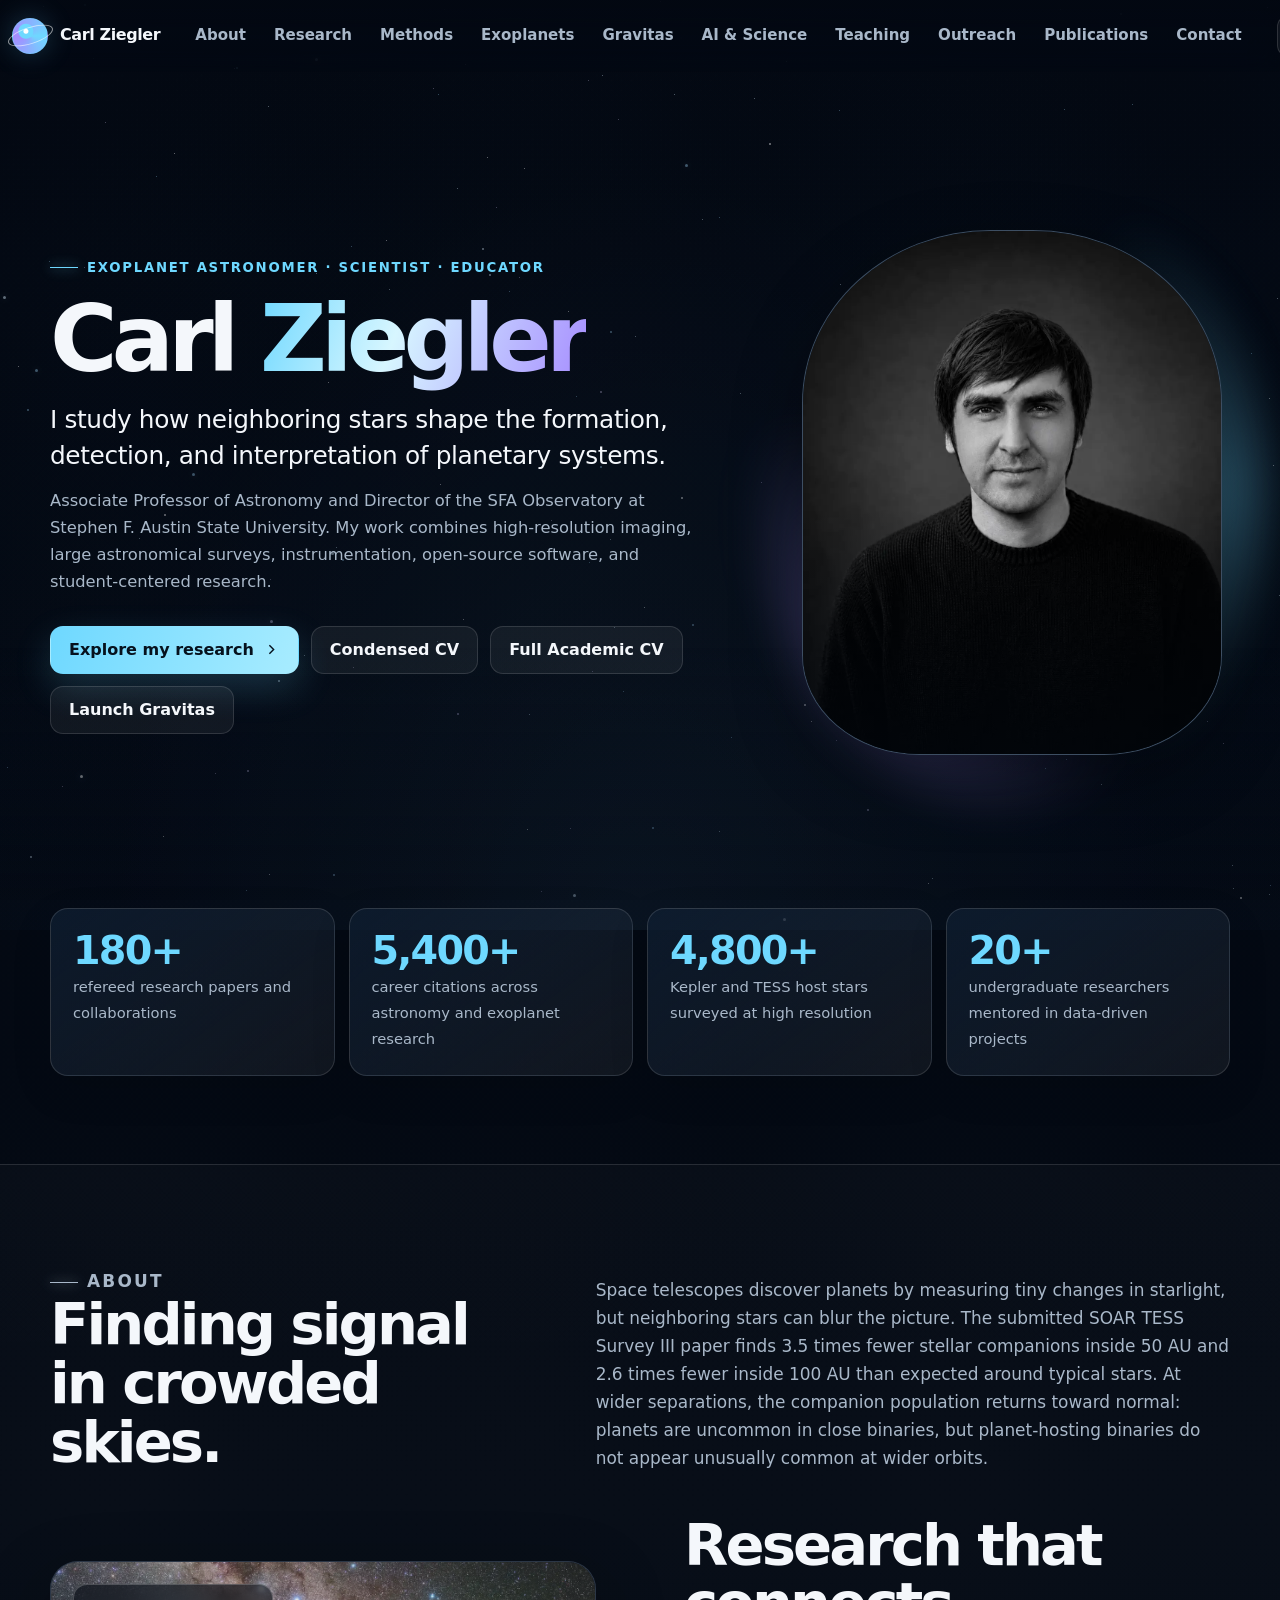
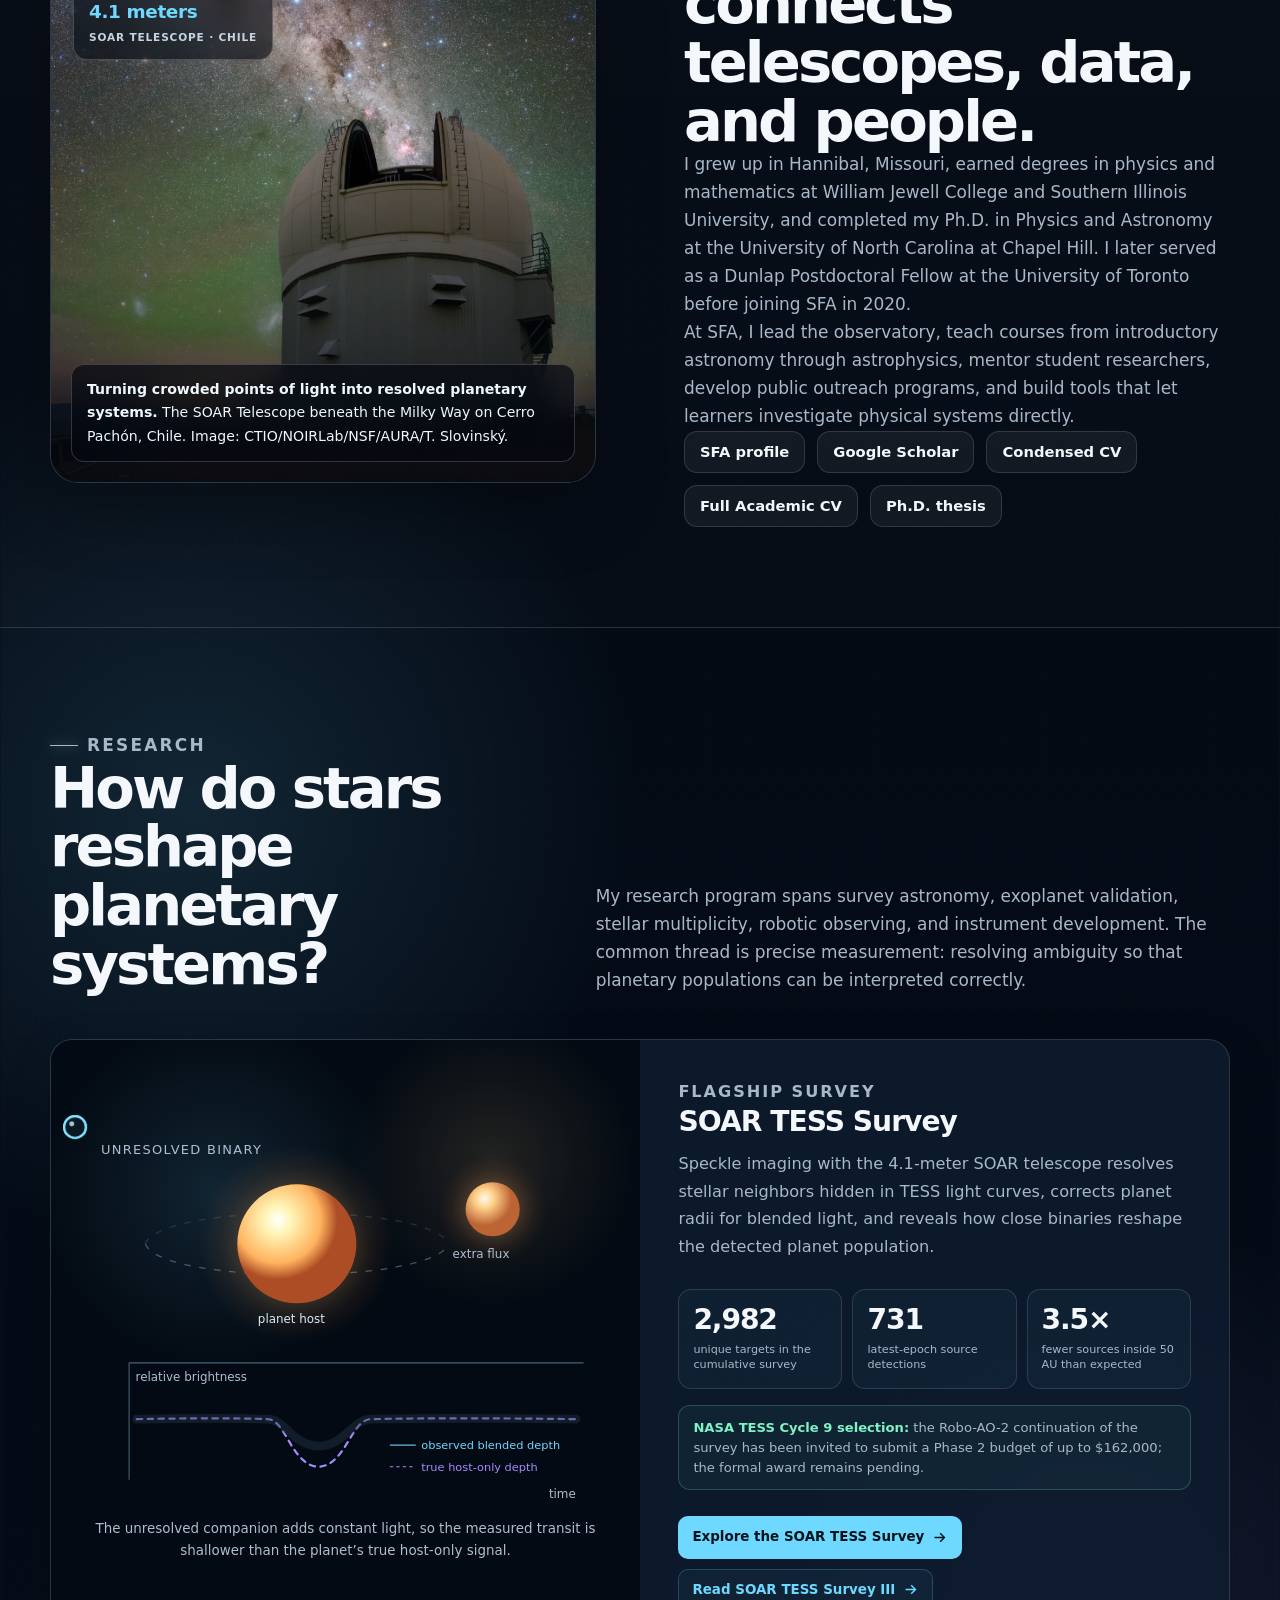
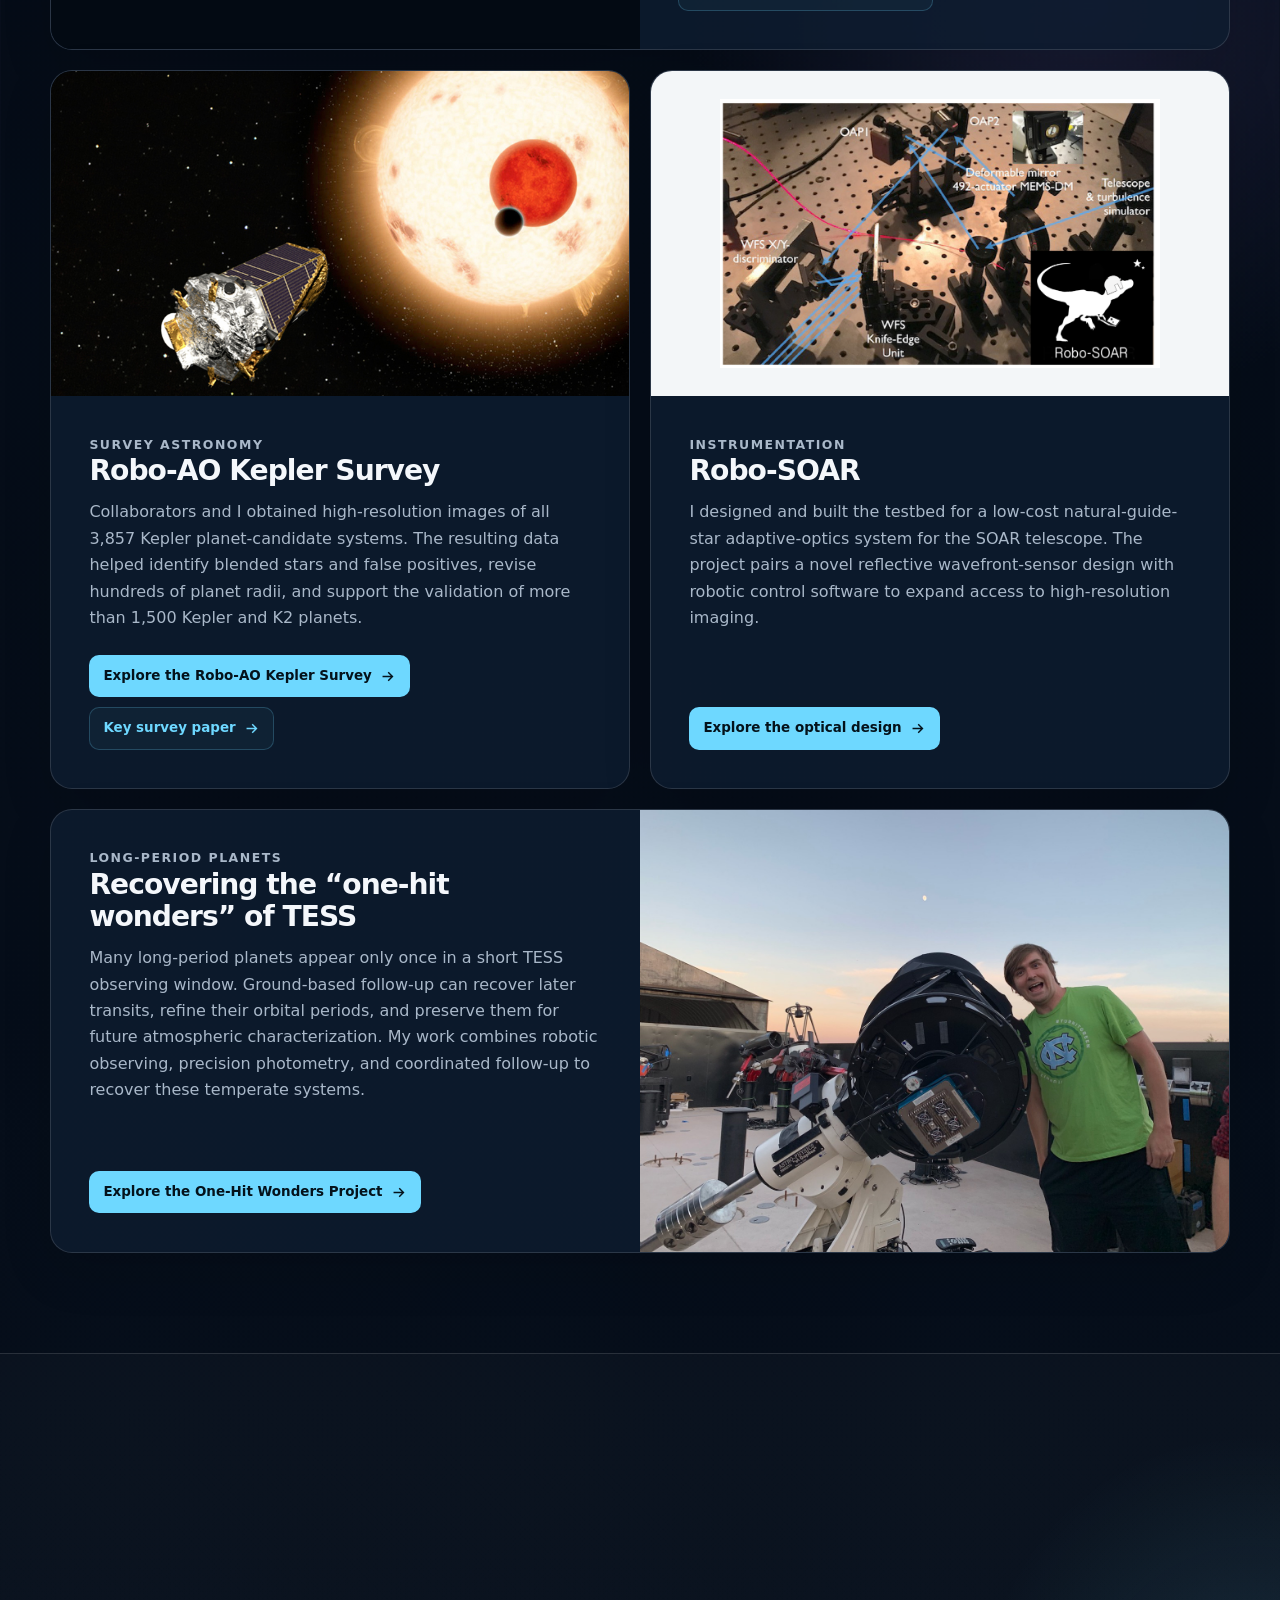
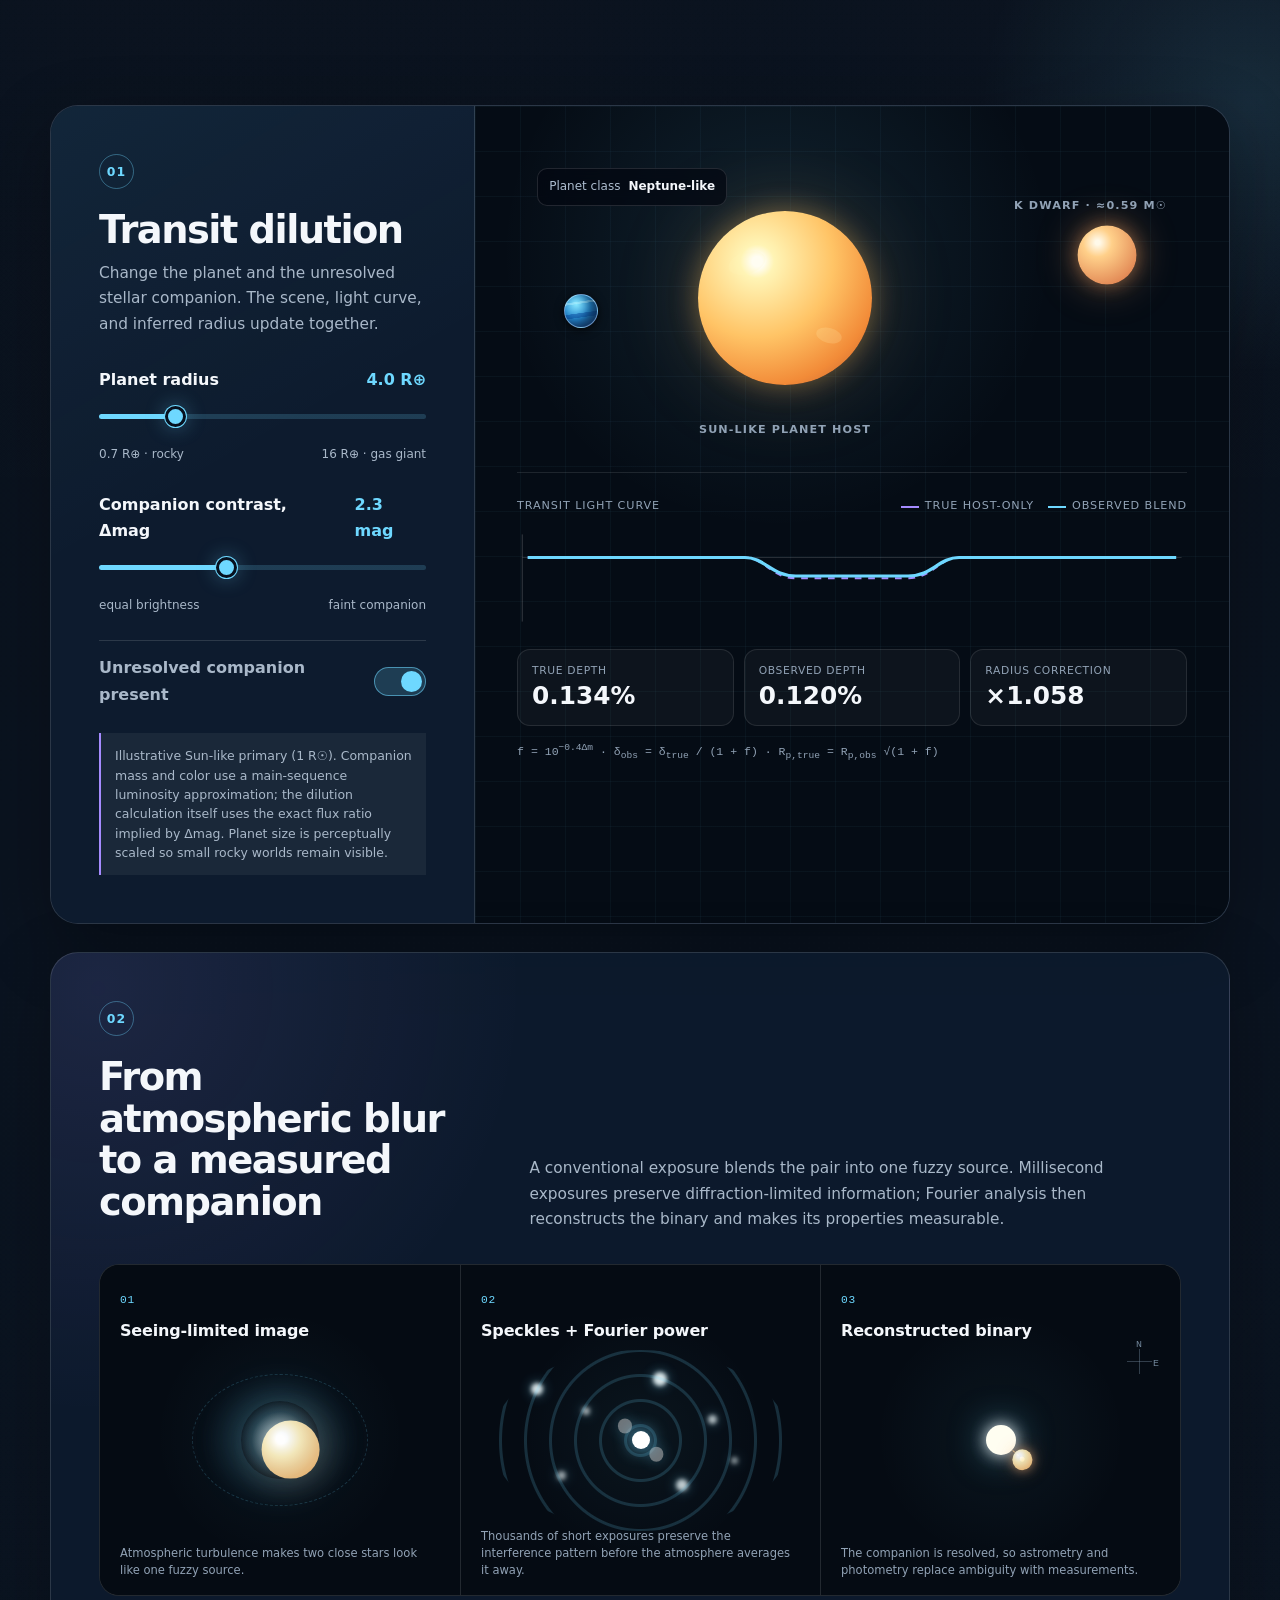
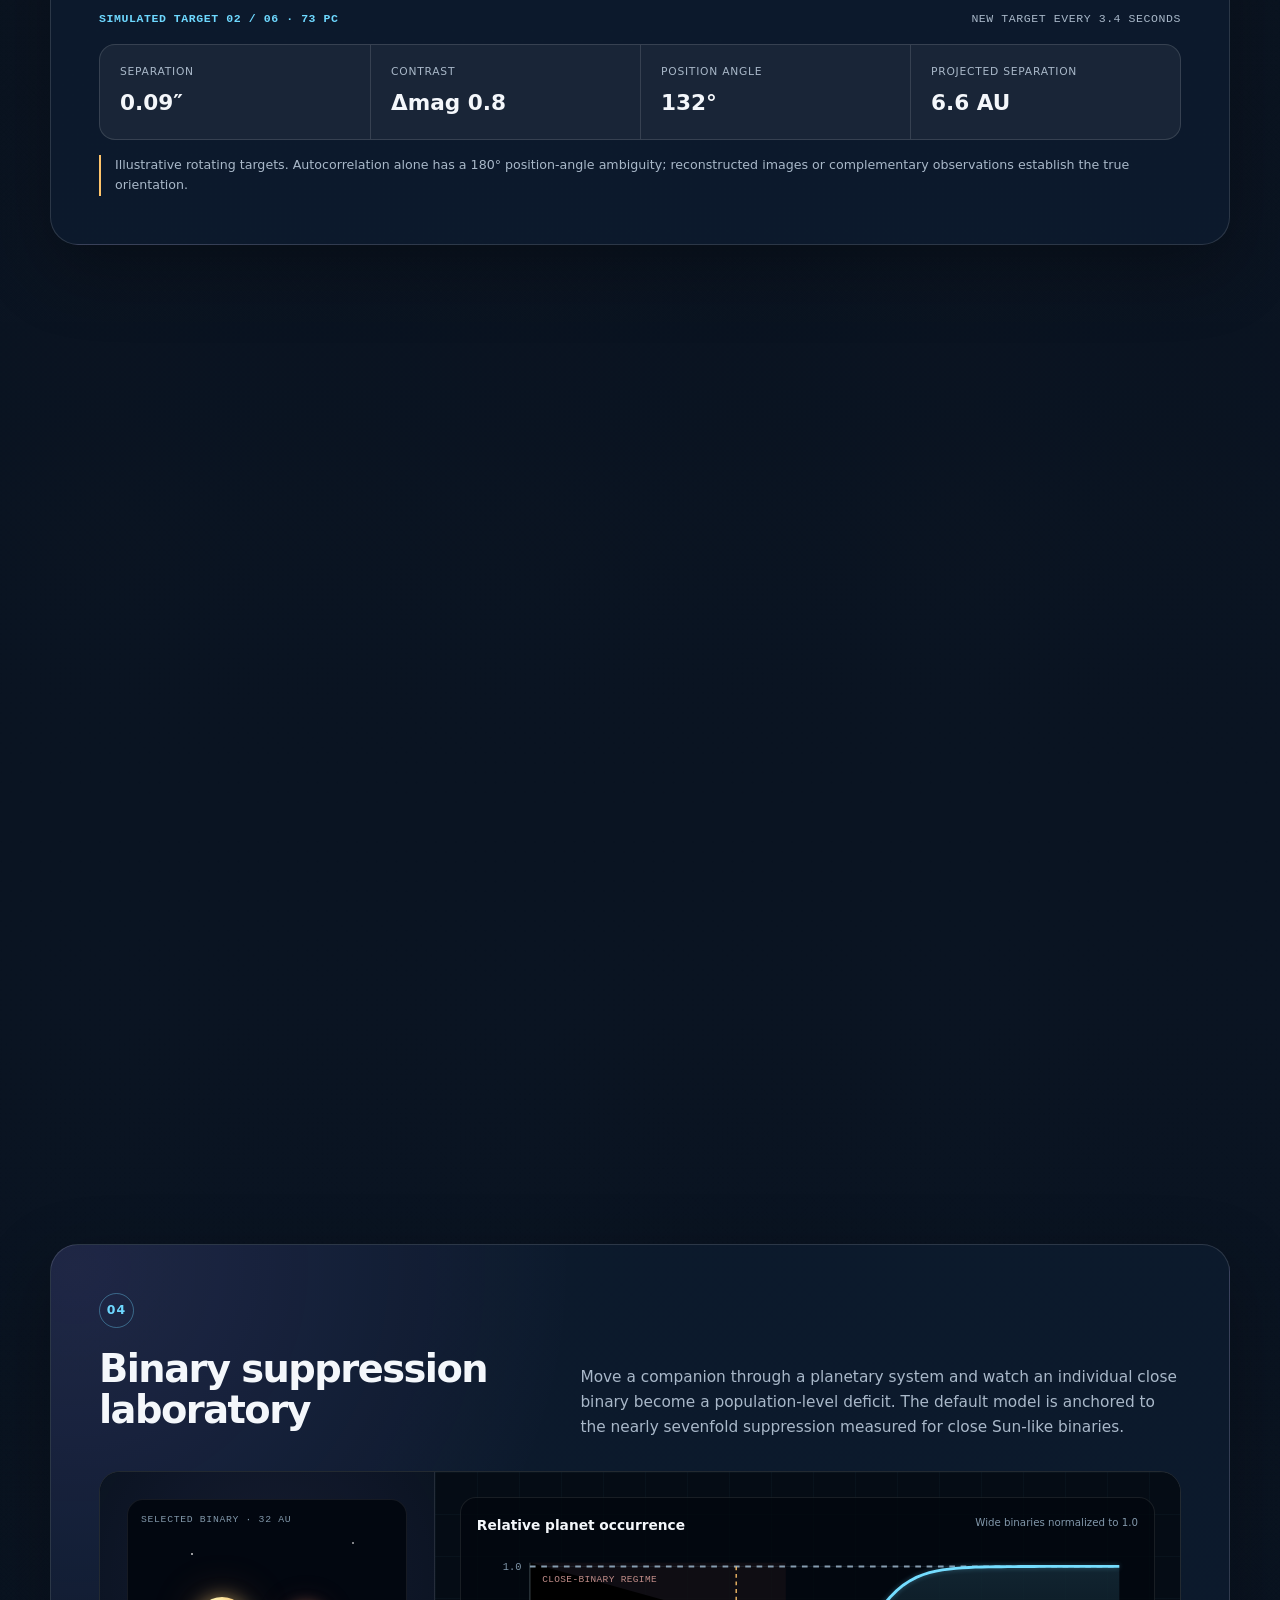
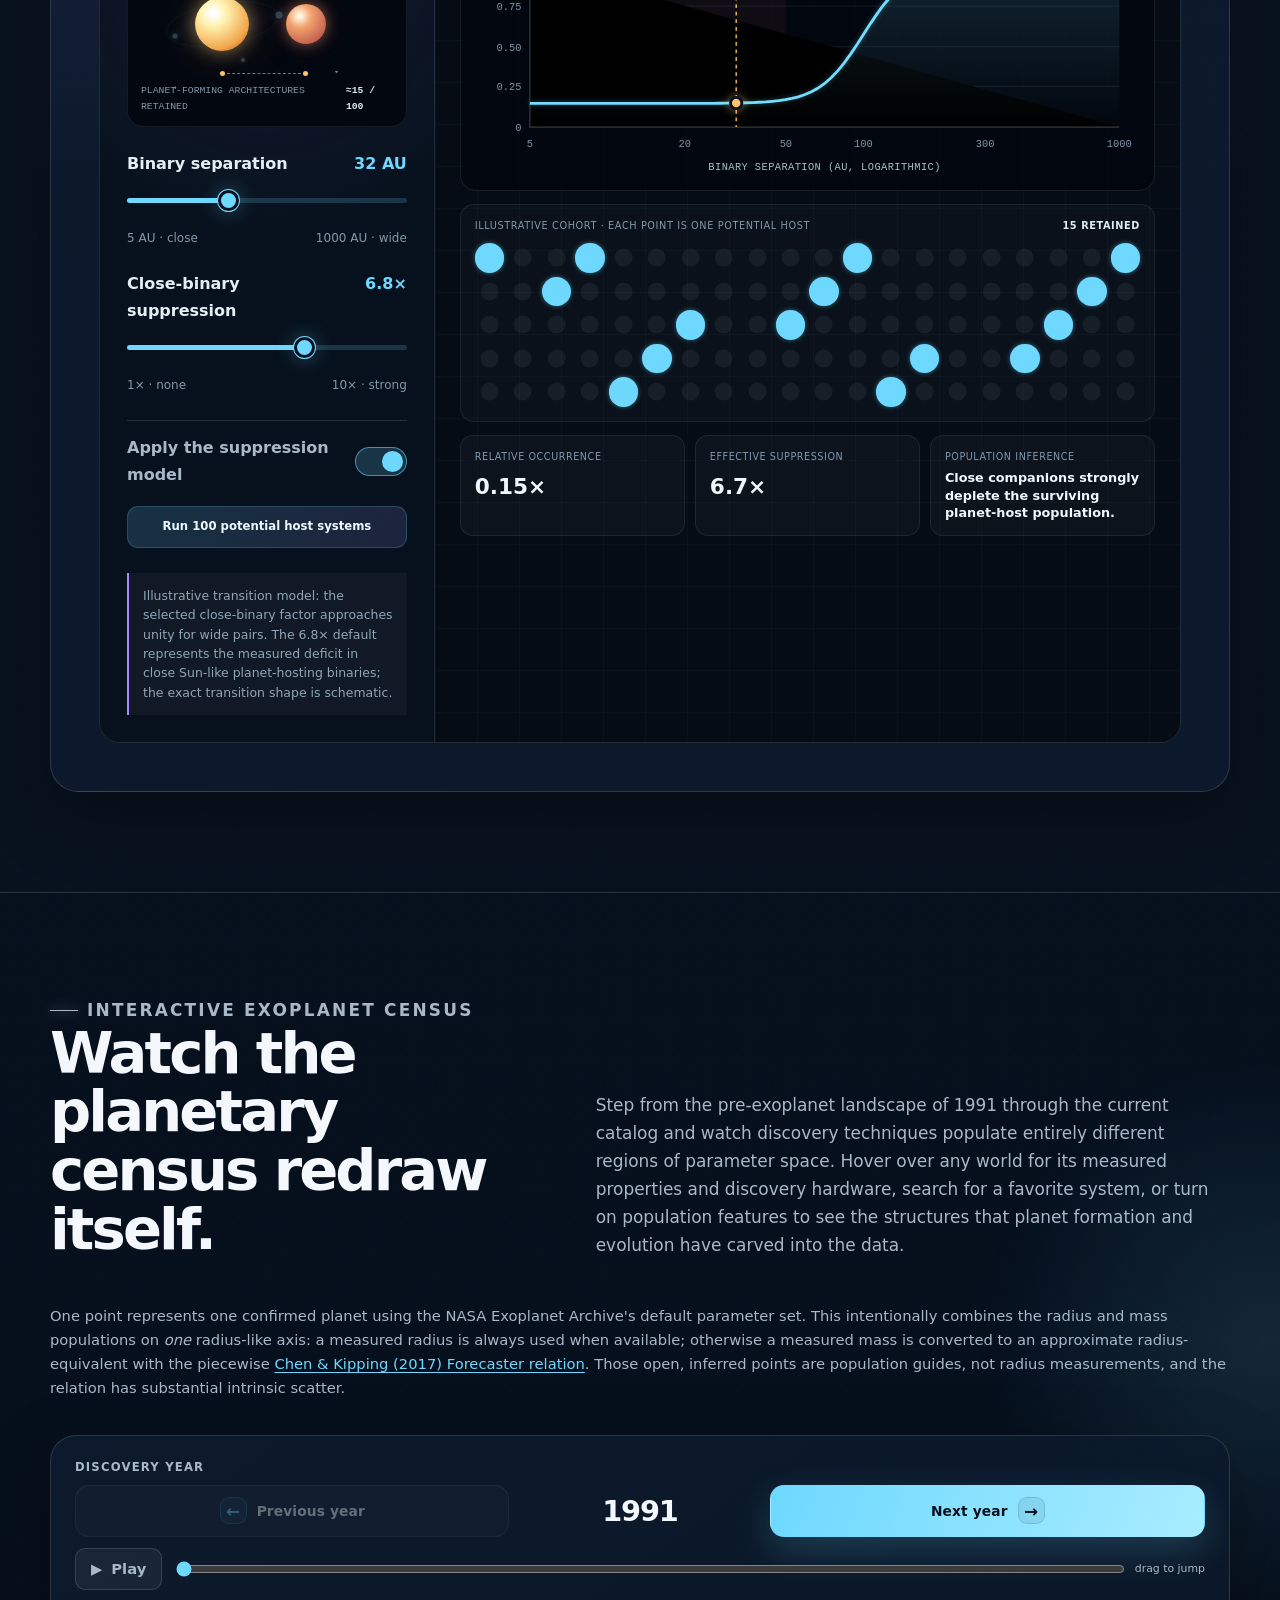
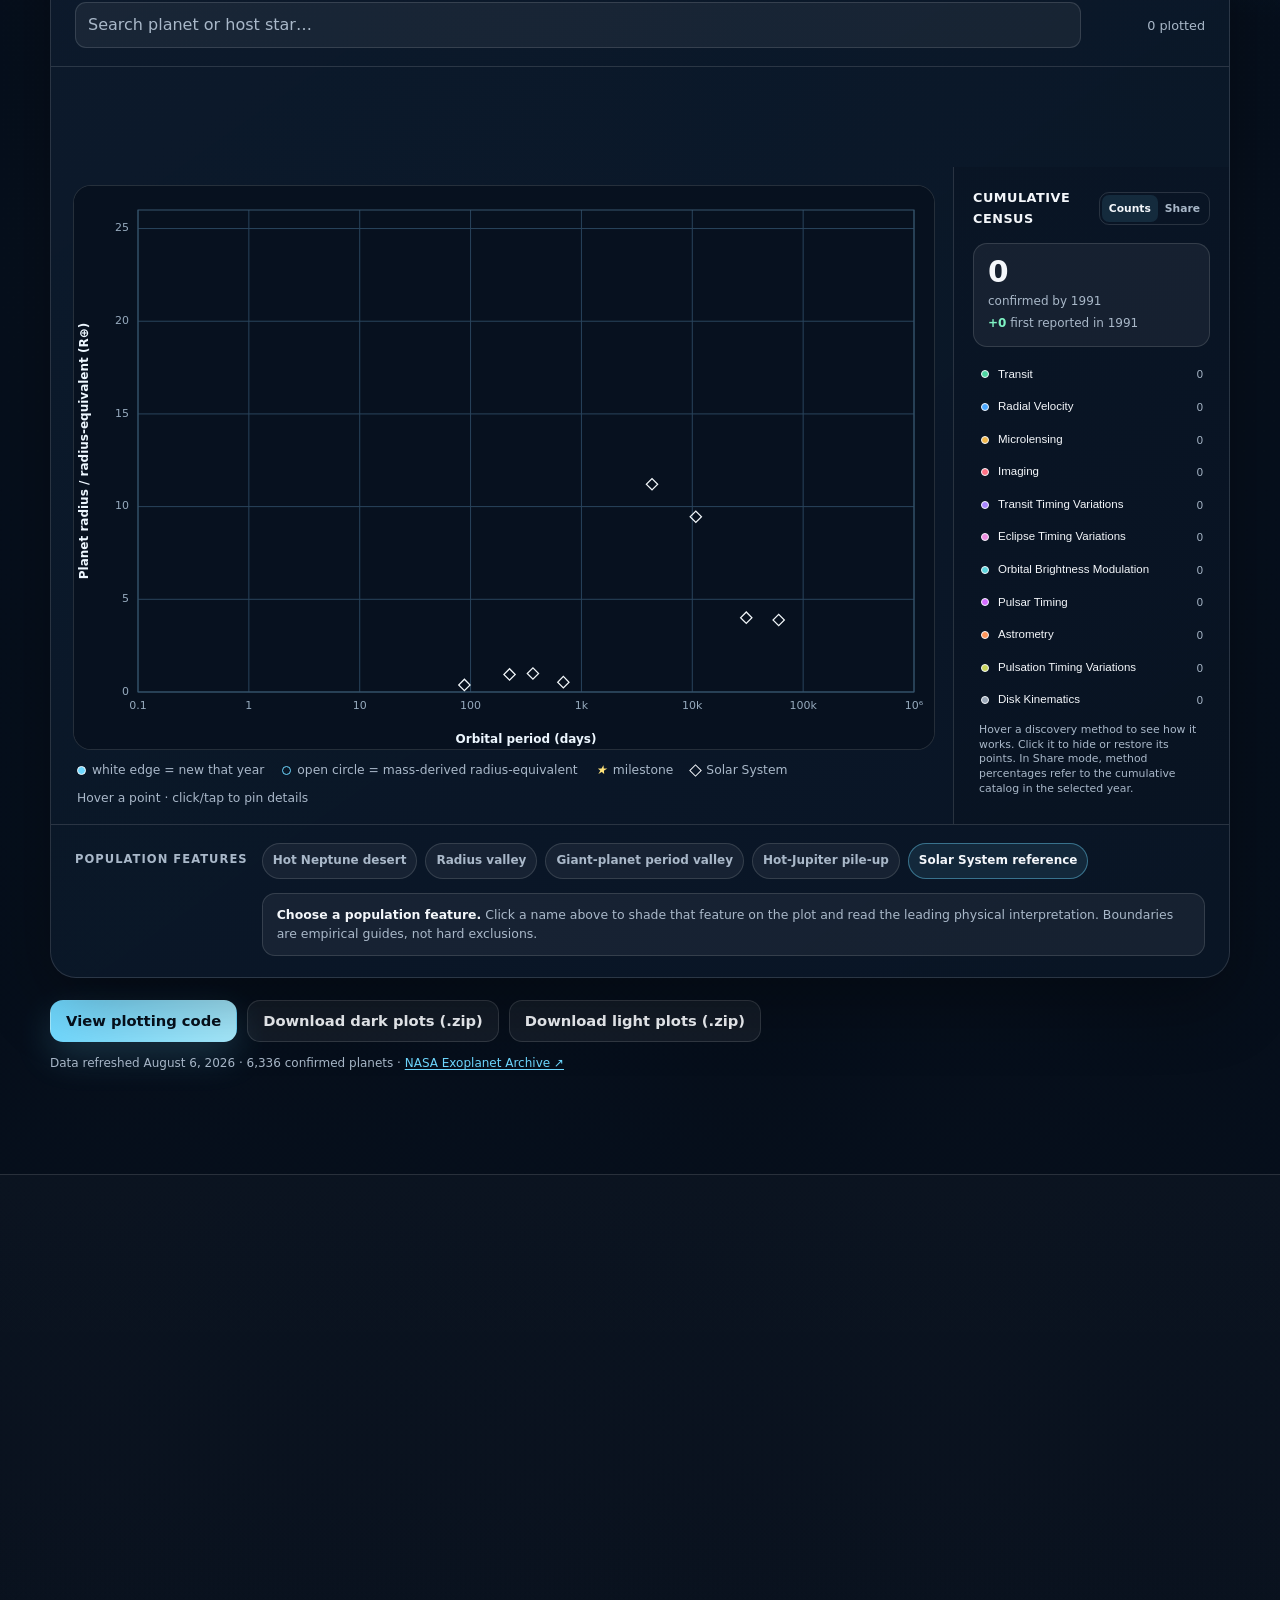
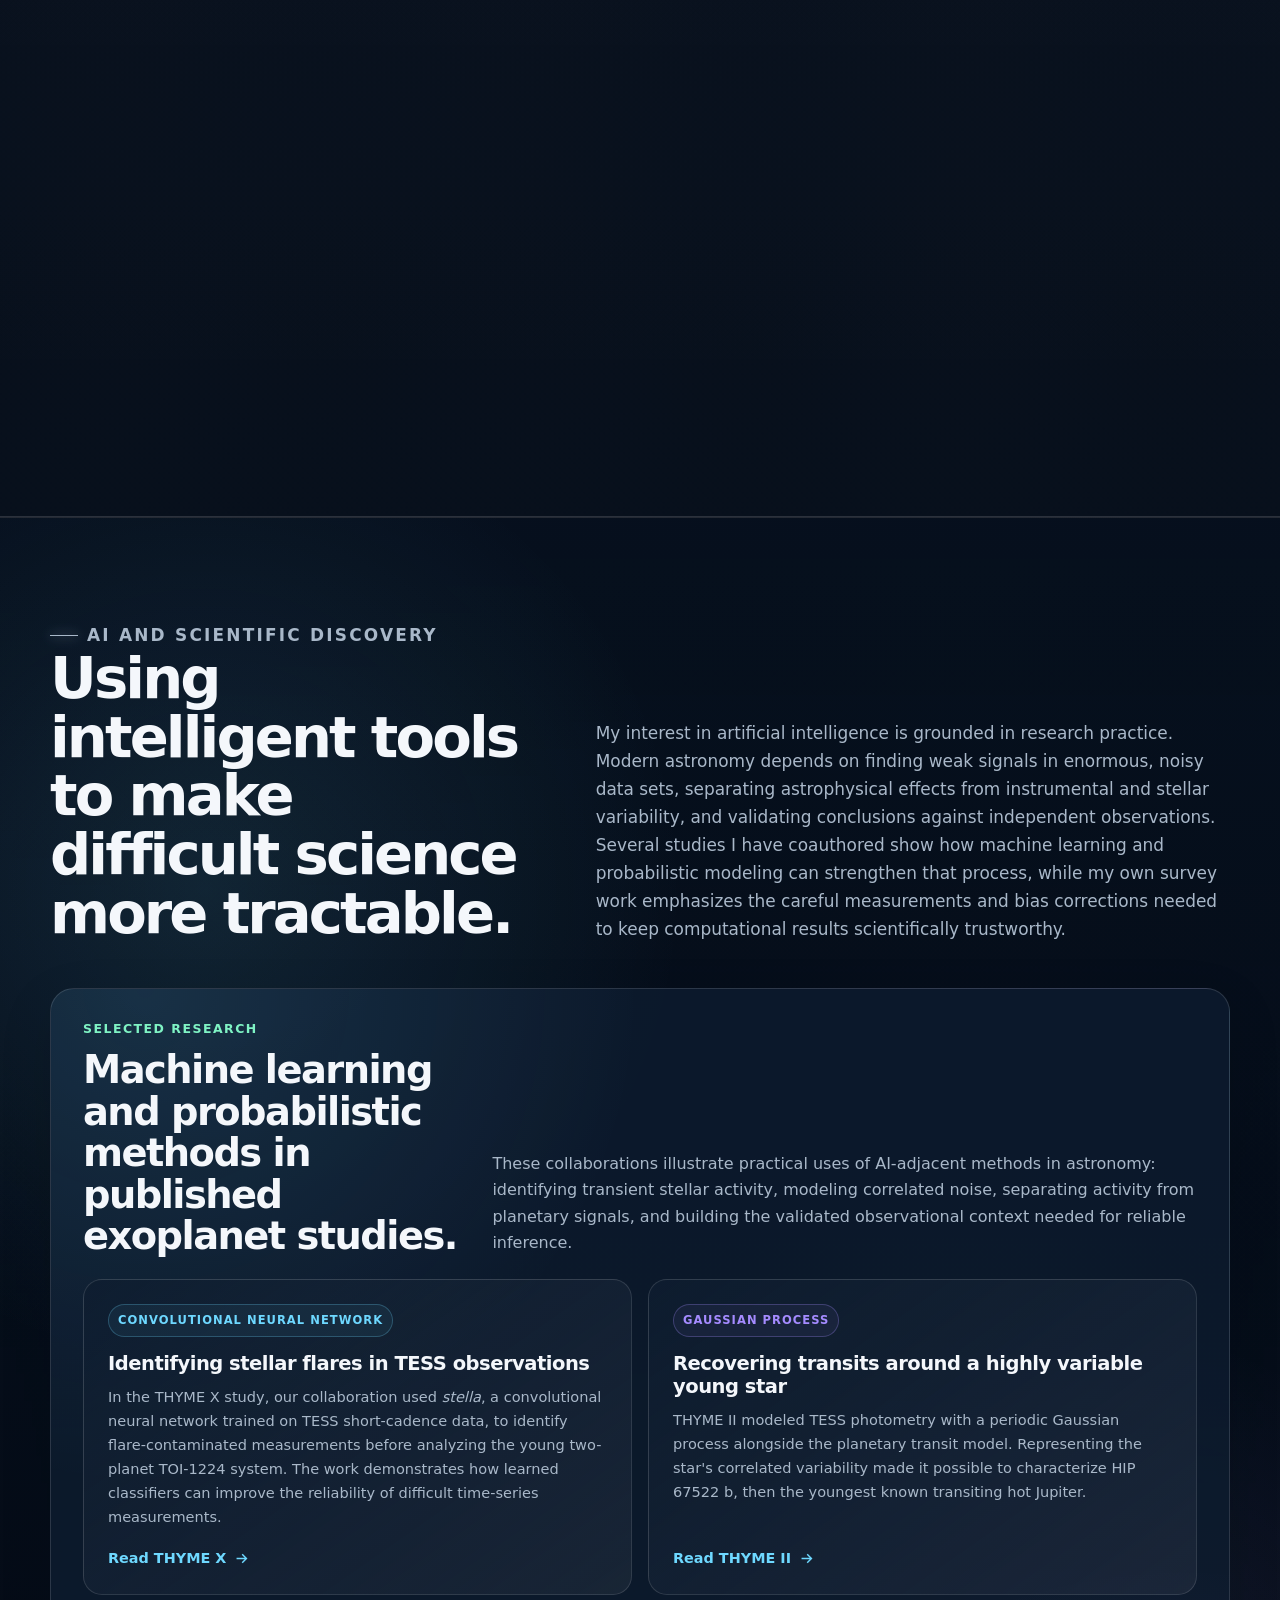
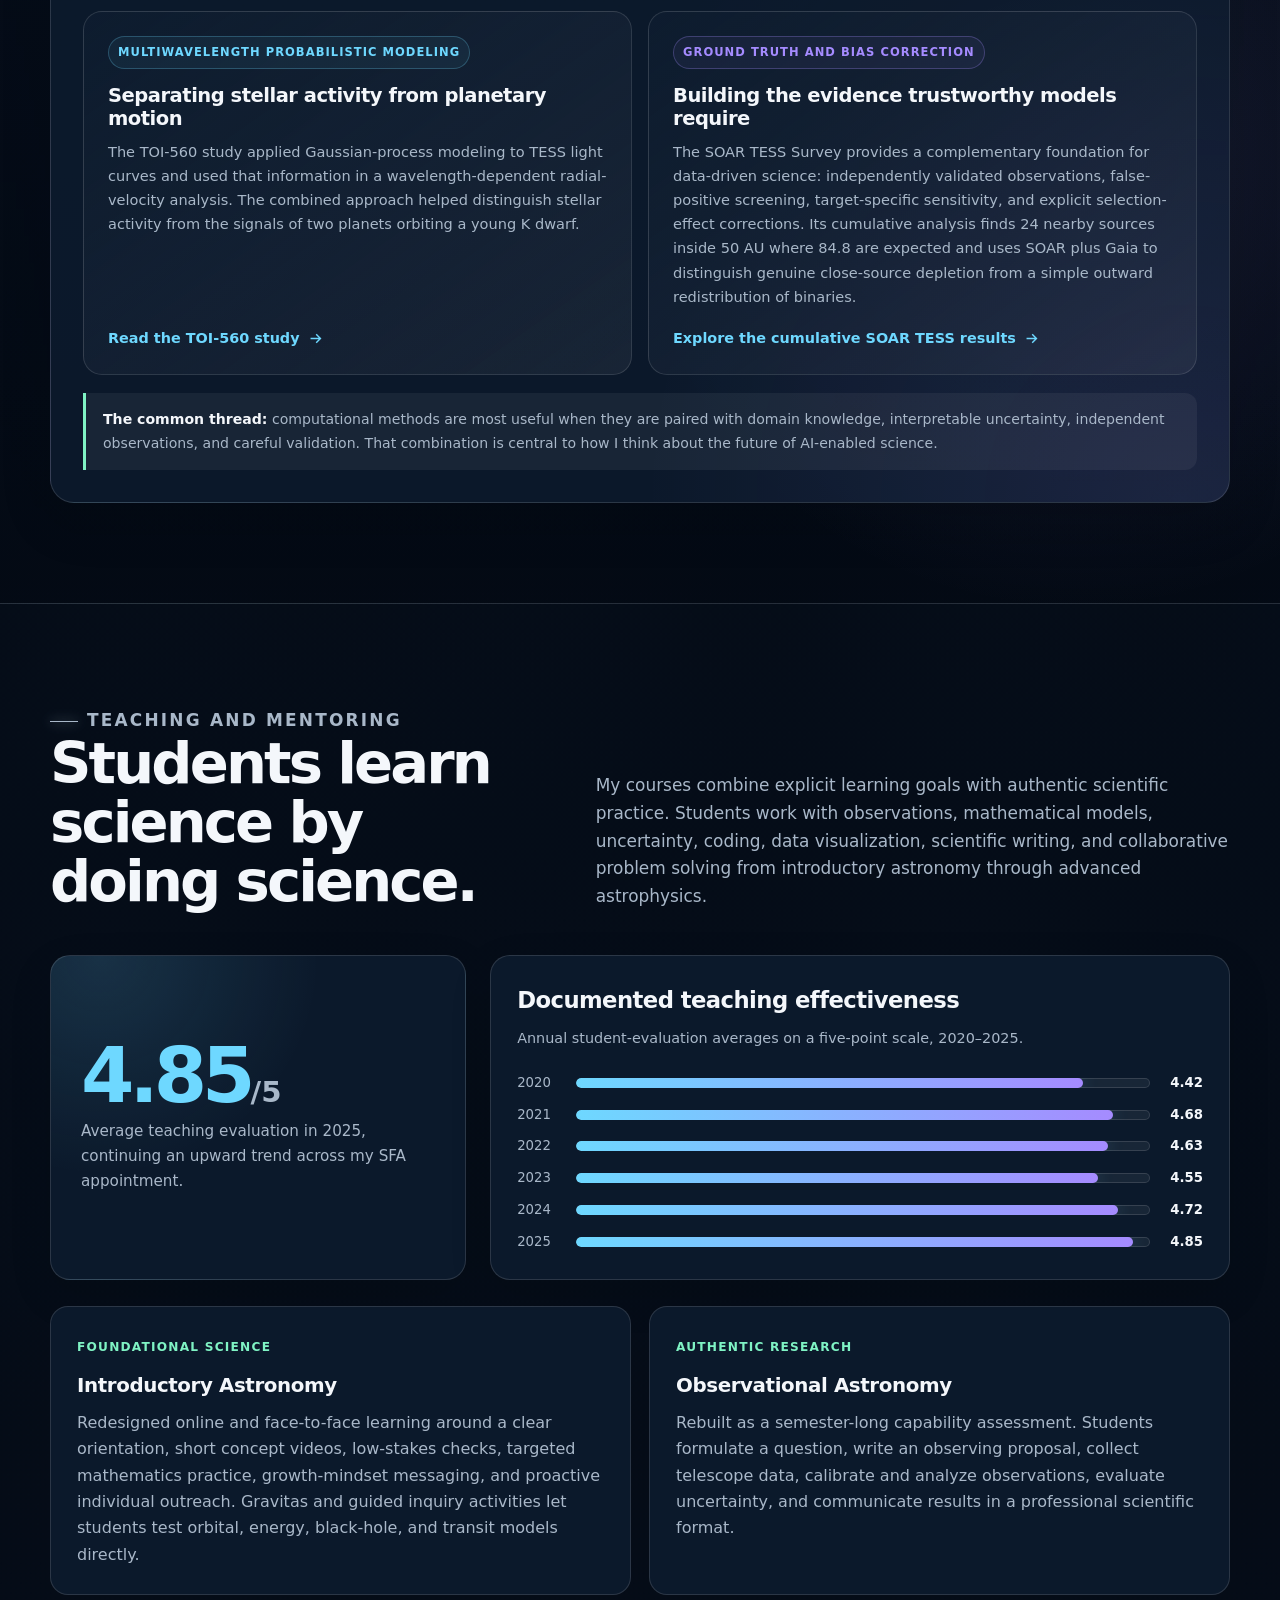
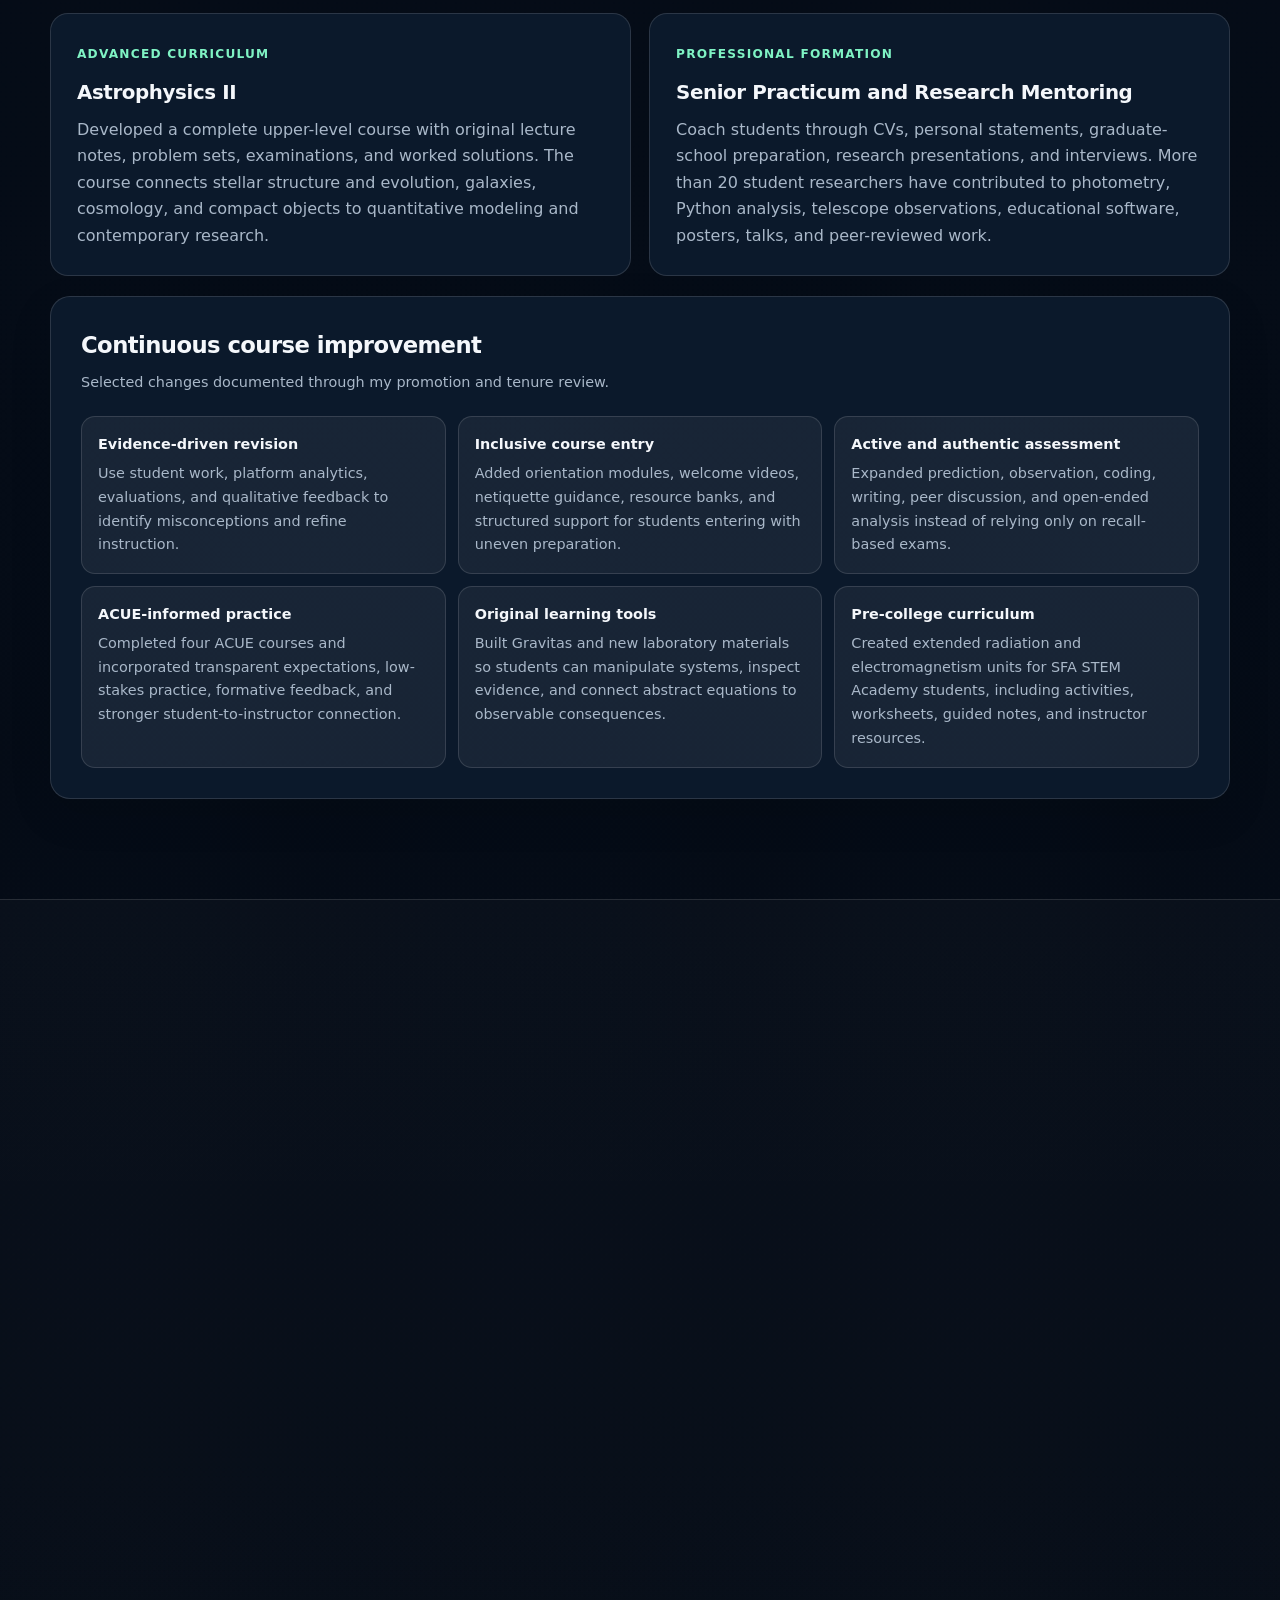
==== index.html @ 421bdfe9 "Add files via upload" ====
<!DOCTYPE html>

<html data-theme="dark" lang="en">
<head>
<meta charset="utf-8"/>
<meta content="width=device-width, initial-scale=1" name="viewport"/>
<meta content="#07111f" name="theme-color"/>
<meta content="Carl Ziegler is an exoplanet astronomer, Associate Professor of Astronomy, Director of the SFA Observatory, educator, creator of Gravitas, and researcher interested in AI-enabled scientific discovery and learning." name="description"/>
<meta content="Carl Ziegler" name="author"/>
<meta content="Carl Ziegler | Exoplanet Astronomer" property="og:title"/>
<meta content="Researching exoplanets, stellar multiplicity, high-resolution imaging, astronomical instrumentation, and science education." property="og:description"/>
<meta content="website" property="og:type"/>
<meta content="https://carlziegler.space/" property="og:url"/>
<meta content="https://carlziegler.space/images/carl-ziegler-headshot.webp" property="og:image"/>
<title>Carl Ziegler | Exoplanet Astronomer</title>
<link href="images/telescope.png" rel="icon" type="image/png"/>
<style>
    :root {
      --bg: #07111f;
      --bg-deep: #030811;
      --surface: rgba(14, 29, 48, 0.82);
      --surface-strong: #10253d;
      --surface-soft: rgba(255, 255, 255, 0.055);
      --text: #f4f7fb;
      --muted: #a9b8c9;
      --accent: #6ed8ff;
      --accent-2: #a58bff;
      --accent-3: #7ff3c4;
      --line: rgba(255, 255, 255, 0.13);
      --shadow: 0 24px 70px rgba(0, 0, 0, 0.32);
      --radius: 22px;
      --max: 1180px;
      --nav-height: 72px;
    }

    html[data-theme="light"] {
      --bg: #eef4f8;
      --bg-deep: #dfeaf1;
      --surface: rgba(255, 255, 255, 0.88);
      --surface-strong: #ffffff;
      --surface-soft: rgba(7, 17, 31, 0.045);
      --text: #0b1726;
      --muted: #536477;
      --accent: #006e9f;
      --accent-2: #6346cb;
      --accent-3: #08785b;
      --line: rgba(7, 17, 31, 0.13);
      --shadow: 0 24px 70px rgba(31, 61, 86, 0.16);
    }

    *, *::before, *::after { box-sizing: border-box; }

    html {
      scroll-behavior: smooth;
      scroll-padding-top: calc(var(--nav-height) + 22px);
    }

    body {
      margin: 0;
      color: var(--text);
      background:
        radial-gradient(circle at 15% 12%, rgba(110, 216, 255, 0.13), transparent 28rem),
        radial-gradient(circle at 85% 16%, rgba(165, 139, 255, 0.12), transparent 25rem),
        linear-gradient(180deg, var(--bg-deep), var(--bg) 36%, var(--bg-deep));
      font-family: Inter, ui-sans-serif, system-ui, -apple-system, BlinkMacSystemFont, "Segoe UI", sans-serif;
      line-height: 1.65;
      min-height: 100vh;
      overflow-x: hidden;
    }

    body::before,
    body::after {
      content: "";
      position: fixed;
      inset: 0;
      z-index: -2;
      pointer-events: none;
    }

    body::before {
      opacity: 0.42;
      background-image:
        radial-gradient(circle, rgba(255,255,255,.75) 0 1px, transparent 1.2px),
        radial-gradient(circle, rgba(110,216,255,.65) 0 1px, transparent 1.2px),
        radial-gradient(circle, rgba(255,255,255,.45) 0 1px, transparent 1.2px);
      background-size: 92px 92px, 151px 151px, 227px 227px;
      background-position: 11px 9px, 41px 73px, 109px 33px;
      mask-image: linear-gradient(to bottom, #000 0%, transparent 78%);
    }

    body::after {
      background: linear-gradient(to bottom, transparent 72%, var(--bg-deep));
    }

    a { color: inherit; }
    img { display: block; max-width: 100%; }
    button, a { -webkit-tap-highlight-color: transparent; }

    .skip-link {
      position: fixed;
      top: 8px;
      left: 8px;
      z-index: 999;
      padding: 10px 14px;
      border-radius: 10px;
      background: var(--text);
      color: var(--bg);
      transform: translateY(-160%);
      transition: transform .2s ease;
    }

    .skip-link:focus { transform: translateY(0); }

    .sr-only {
      position: absolute !important;
      width: 1px !important;
      height: 1px !important;
      padding: 0 !important;
      margin: -1px !important;
      overflow: hidden !important;
      clip: rect(0, 0, 0, 0) !important;
      white-space: nowrap !important;
      border: 0 !important;
    }

    .container {
      width: min(calc(100% - 40px), var(--max));
      margin-inline: auto;
    }

    .site-header {
      position: sticky;
      top: 0;
      z-index: 10000 !important;
      height: var(--nav-height);
      isolation: isolate;
      border-bottom: 1px solid transparent;
      background: linear-gradient(to bottom, rgba(3, 8, 17, .84), rgba(3, 8, 17, .62));
      backdrop-filter: blur(18px) saturate(140%);
      transition: border-color .2s ease, box-shadow .2s ease;
    }

    html[data-theme="light"] .site-header {
      background: linear-gradient(to bottom, rgba(238, 244, 248, .9), rgba(238, 244, 248, .72));
    }

    .site-header.scrolled {
      border-color: var(--line);
      box-shadow: 0 10px 35px rgba(0, 0, 0, .12);
    }

    .nav {
      height: 100%;
      display: flex;
      align-items: center;
      justify-content: space-between;
      gap: 24px;
    }

    .brand {
      display: inline-flex;
      align-items: center;
      gap: 12px;
      text-decoration: none;
      font-weight: 780;
      letter-spacing: -.025em;
      white-space: nowrap;
    }

    .brand-mark {
      width: 36px;
      aspect-ratio: 1;
      display: grid;
      place-items: center;
      border: 1px solid rgba(110, 216, 255, .36);
      border-radius: 50%;
      background: radial-gradient(circle at 38% 36%, #fff 0 2px, var(--accent) 3px 7px, transparent 8px),
                  conic-gradient(from 90deg, var(--accent), var(--accent-2), var(--accent));
      box-shadow: 0 0 28px rgba(110, 216, 255, .22);
      position: relative;
    }

    .brand-mark::after {
      content: "";
      position: absolute;
      width: 47px;
      height: 17px;
      border: 1px solid rgba(255,255,255,.56);
      border-radius: 50%;
      transform: rotate(-18deg);
    }

    .nav-links {
      display: flex;
      align-items: center;
      gap: 6px;
    }

    .nav-links a {
      text-decoration: none;
      color: var(--muted);
      font-size: .94rem;
      font-weight: 650;
      padding: 9px 11px;
      white-space: nowrap;
      border-radius: 10px;
      transition: color .18s ease, background .18s ease;
    }

    .nav-links a:hover,
    .nav-links a:focus-visible {
      color: var(--text);
      background: var(--surface-soft);
    }

    .nav-actions {
      display: flex;
      align-items: center;
      gap: 8px;
    }

    .icon-button,
    .menu-button {
      width: 42px;
      height: 42px;
      display: grid;
      place-items: center;
      border: 1px solid var(--line);
      border-radius: 12px;
      color: var(--text);
      background: var(--surface-soft);
      cursor: pointer;
    }

    .icon-button:hover,
    .menu-button:hover { border-color: rgba(110,216,255,.45); }

    .menu-button { display: none; }

    main { overflow: clip; }

    .hero {
      min-height: calc(100svh - var(--nav-height));
      display: grid;
      align-items: center;
      padding: 80px 0 68px;
      position: relative;
    }

    .hero-grid {
      display: grid;
      grid-template-columns: minmax(0, 1.2fr) minmax(300px, .8fr);
      align-items: center;
      gap: clamp(44px, 7vw, 96px);
    }

    .eyebrow {
      display: inline-flex;
      align-items: center;
      gap: 9px;
      margin: 0 0 18px;
      color: var(--accent);
      font-size: .83rem;
      font-weight: 780;
      letter-spacing: .13em;
      text-transform: uppercase;
    }

    .eyebrow::before {
      content: "";
      width: 28px;
      height: 1px;
      background: currentColor;
      box-shadow: 0 0 12px currentColor;
    }

    h1, h2, h3, p { margin-top: 0; }

    h1 {
      max-width: 820px;
      margin-bottom: 20px;
      font-size: clamp(3.4rem, 7.2vw, 6.9rem);
      line-height: .93;
      letter-spacing: -.063em;
      font-weight: 850;
    }

    .gradient-text {
      background: linear-gradient(110deg, var(--accent), #d7f6ff 42%, var(--accent-2));
      -webkit-background-clip: text;
      background-clip: text;
      color: transparent;
    }

    html[data-theme="light"] .gradient-text {
      background: linear-gradient(110deg, #006e9f, #18375b 46%, #6346cb);
      -webkit-background-clip: text;
      background-clip: text;
    }

    .hero-lead {
      max-width: 740px;
      margin-bottom: 14px;
      color: var(--text);
      font-size: clamp(1.2rem, 2vw, 1.55rem);
      line-height: 1.45;
      letter-spacing: -.015em;
    }

    .hero-role {
      max-width: 720px;
      margin-bottom: 30px;
      color: var(--muted);
      font-size: 1.02rem;
    }

    .button-row {
      display: flex;
      flex-wrap: wrap;
      gap: 12px;
    }

    .button {
      display: inline-flex;
      align-items: center;
      justify-content: center;
      gap: 9px;
      min-height: 48px;
      padding: 0 18px;
      border: 1px solid var(--line);
      border-radius: 13px;
      color: var(--text);
      background: var(--surface-soft);
      text-decoration: none;
      font-weight: 730;
      transition: transform .18s ease, border-color .18s ease, background .18s ease, box-shadow .18s ease;
    }

    .button:hover,
    .button:focus-visible {
      transform: translateY(-2px);
      border-color: rgba(110,216,255,.5);
      box-shadow: 0 10px 30px rgba(0, 0, 0, .16);
    }

    .button.primary {
      color: #06111d;
      border-color: transparent;
      background: linear-gradient(110deg, var(--accent), #a8ecff);
      box-shadow: 0 14px 36px rgba(110, 216, 255, .19);
    }

    .button.compact {
      min-height: 42px;
      padding-inline: 15px;
      font-size: .92rem;
    }

    .button svg,
    .text-link svg { width: 17px; height: 17px; flex: none; }

    .portrait-wrap {
      position: relative;
      justify-self: center;
      width: min(100%, 420px);
    }

    .portrait-wrap::before {
      content: "";
      position: absolute;
      inset: -9%;
      border-radius: 50%;
      background: conic-gradient(from 20deg, transparent, rgba(110,216,255,.36), transparent 38%, rgba(165,139,255,.32), transparent 75%);
      filter: blur(24px);
      animation: slow-spin 20s linear infinite;
    }

    .portrait-frame {
      position: relative;
      aspect-ratio: 4 / 5;
      overflow: hidden;
      border: 1px solid rgba(255,255,255,.19);
      border-radius: 45% 45% 28% 28% / 33% 33% 19% 19%;
      background: var(--surface-strong);
      box-shadow: var(--shadow);
    }

    .portrait-frame img {
      width: 100%;
      height: 100%;
      object-fit: cover;
      object-position: center;
    }

    .portrait-frame::after {
      content: "";
      position: absolute;
      inset: 0;
      background: linear-gradient(to top, rgba(2,8,16,.56), transparent 47%);
      pointer-events: none;
    }

    @keyframes slow-spin { to { transform: rotate(1turn); } }

    .metrics {
      padding: 8px 0 88px;
    }

    .metric-grid {
      display: grid;
      grid-template-columns: repeat(4, 1fr);
      gap: 14px;
    }

    .metric {
      min-height: 132px;
      padding: 22px;
      border: 1px solid var(--line);
      border-radius: 18px;
      background: linear-gradient(145deg, var(--surface), var(--surface-soft));
      box-shadow: 0 14px 42px rgba(0,0,0,.1);
    }

    .metric strong {
      display: block;
      margin-bottom: 3px;
      color: var(--accent);
      font-size: clamp(1.9rem, 3.1vw, 2.7rem);
      line-height: 1;
      letter-spacing: -.045em;
    }

    .metric span { color: var(--muted); font-size: .92rem; }

    .section {
      padding: 100px 0;
      position: relative;
    }

    .section.alt {
      border-block: 1px solid var(--line);
      background: linear-gradient(180deg, rgba(255,255,255,.025), rgba(255,255,255,.01));
    }

    .section-header {
      display: grid;
      grid-template-columns: minmax(0, .75fr) minmax(0, 1fr);
      gap: 70px;
      align-items: end;
      margin-bottom: 44px;
    }

    .section-header h2,
    .split-copy h2,
    .contact-copy h2 {
      margin-bottom: 0;
      font-size: clamp(2.25rem, 4.5vw, 4.4rem);
      line-height: 1.02;
      letter-spacing: -.05em;
    }

    .section-header p,
    .split-copy > p,
    .contact-copy > p {
      margin-bottom: 0;
      color: var(--muted);
      font-size: 1.06rem;
    }

    .research-grid {
      display: grid;
      grid-template-columns: repeat(12, 1fr);
      gap: 20px;
    }

    .research-card {
      grid-column: span 6;
      display: flex;
      flex-direction: column;
      min-height: 520px;
      overflow: hidden;
      border: 1px solid var(--line);
      border-radius: var(--radius);
      background: var(--surface);
      box-shadow: 0 18px 50px rgba(0,0,0,.13);
      transition: transform .25s ease, border-color .25s ease;
    }

    .research-card:hover {
      transform: translateY(-5px);
      border-color: rgba(110,216,255,.38);
    }

    .research-card.wide {
      grid-column: span 12;
      min-height: 0;
      display: grid;
      grid-template-columns: 1fr 1fr;
    }

    .soar-survey-copy {
      justify-content: center;
      padding: clamp(34px, 4vw, 56px);
    }

    .soar-survey-copy > p {
      max-width: 650px;
      margin: 0;
      font-size: 1.01rem;
      line-height: 1.72;
    }

    .survey-metrics {
      display: grid;
      grid-template-columns: repeat(3, minmax(0, 1fr));
      gap: 10px;
      margin-top: 28px;
    }

    .survey-metric {
      min-height: 92px;
      padding: 16px 14px;
      border: 1px solid var(--line);
      border-radius: 13px;
      background: rgba(110,216,255,.035);
    }

    .survey-metric strong {
      display: block;
      color: var(--text);
      font-size: clamp(1.35rem, 2.2vw, 1.9rem);
      line-height: 1;
      letter-spacing: -.04em;
    }

    .survey-metric span {
      display: block;
      margin-top: 8px;
      color: var(--muted);
      font-size: .7rem;
      line-height: 1.35;
    }

    .soar-survey-copy > .survey-award {
      max-width: none;
      margin-top: 16px;
      padding: 12px 14px;
      border: 1px solid rgba(127,243,196,.22);
      border-radius: 12px;
      background: rgba(127,243,196,.045);
      color: var(--muted);
      font-size: .82rem;
      line-height: 1.5;
    }

    .survey-award strong { color: var(--accent-3); }

    .card-links {
      display: flex;
      flex-wrap: wrap;
      gap: 10px;
      margin-top: 26px;
    }

    .card-links .text-link {
      min-height: 42px;
      margin-top: 0;
      padding: 9px 13px;
      border: 1px solid rgba(110,216,255,.22);
      border-radius: 10px;
      background: rgba(110,216,255,.045);
      font-size: .84rem;
    }

    .card-links .text-link:first-child {
      color: #04121b;
      border-color: transparent;
      background: var(--accent);
    }

    .card-links .text-link:hover {
      border-color: rgba(110,216,255,.48);
      text-decoration: none;
      transform: translateY(-1px);
    }

    .project-card-links {
      margin-top: auto;
      padding-top: 24px;
    }

    .card-image {
      min-height: 255px;
      overflow: hidden;
      background: #06101b;
    }

    .wide .card-image { min-height: 390px; }

    .card-image img {
      width: 100%;
      height: 100%;
      object-fit: cover;
      transition: transform .6s ease;
    }

    .research-card:not(.wide) .card-image {
      min-height: 0;
      aspect-ratio: 16 / 9;
      flex: none;
    }

    .research-card:hover .card-image img { transform: scale(1.025); }

    .card-image.contain img {
      object-fit: contain;
      padding: 28px;
      background: #f3f6f8;
    }

    .card-body {
      padding: clamp(28px, 3vw, 40px);
      display: flex;
      flex-direction: column;
      flex: 1;
    }

    .card-kicker {
      margin-bottom: 10px;
      color: var(--accent-3);
      font-size: .78rem;
      font-weight: 800;
      letter-spacing: .12em;
      text-transform: uppercase;
    }

    .card-body h3 {
      margin-bottom: 12px;
      font-size: clamp(1.55rem, 2.2vw, 2.05rem);
      line-height: 1.14;
      letter-spacing: -.035em;
    }

    .card-body p { margin-bottom: 0; color: var(--muted); }

    .text-link {
      display: inline-flex;
      align-items: center;
      gap: 7px;
      width: fit-content;
      margin-top: auto;
      color: var(--accent);
      text-decoration: none;
      font-weight: 750;
    }

    .text-link:hover { text-decoration: underline; text-underline-offset: 4px; }

    .split {
      display: grid;
      grid-template-columns: minmax(0, 1fr) minmax(0, 1fr);
      gap: clamp(42px, 7vw, 88px);
      align-items: center;
    }

    .feature-panel {
      position: relative;
      overflow: hidden;
      min-height: 530px;
      padding: 30px;
      border: 1px solid var(--line);
      border-radius: 28px;
      background:
        radial-gradient(circle at 18% 14%, rgba(110,216,255,.12), transparent 24%),
        radial-gradient(circle at 82% 78%, rgba(165,139,255,.12), transparent 28%),
        linear-gradient(180deg, #050c16 0%, #07111f 100%);
      box-shadow: var(--shadow);
      isolation: isolate;
    }

    .feature-panel::before {
      content: "";
      position: absolute;
      inset: 0;
      background:
        radial-gradient(circle at 50% 50%, rgba(132, 214, 255, .08), transparent 36%),
        radial-gradient(circle at 50% 50%, rgba(255, 255, 255, .05), transparent 58%);
      pointer-events: none;
      z-index: 0;
    }

    .gravitas-scene {
      position: absolute;
      inset: 18px;
      border-radius: 22px;
      overflow: hidden;
      background:
        radial-gradient(circle at 50% 39%, rgba(65, 160, 221, .16), transparent 31%),
        radial-gradient(circle at 50% 76%, rgba(137, 102, 216, .11), transparent 31%),
        linear-gradient(180deg, #020711 0%, #07101c 100%);
    }

    .gravitas-stars,
    .gravitas-stars::before,
    .gravitas-stars::after {
      content: "";
      position: absolute;
      inset: 0;
      background-repeat: no-repeat;
      pointer-events: none;
    }

    .gravitas-stars {
      opacity: .86;
      background-image:
        radial-gradient(circle at 12% 20%, rgba(255,255,255,.9) 0 1.2px, transparent 1.4px),
        radial-gradient(circle at 24% 64%, rgba(255,255,255,.85) 0 1px, transparent 1.2px),
        radial-gradient(circle at 81% 18%, rgba(255,255,255,.8) 0 1.2px, transparent 1.5px),
        radial-gradient(circle at 74% 72%, rgba(255,255,255,.7) 0 1px, transparent 1.2px),
        radial-gradient(circle at 58% 13%, rgba(255,255,255,.7) 0 1px, transparent 1.2px),
        radial-gradient(circle at 36% 82%, rgba(255,255,255,.68) 0 1px, transparent 1.2px),
        radial-gradient(circle at 88% 46%, rgba(255,255,255,.75) 0 1.1px, transparent 1.4px),
        radial-gradient(circle at 9% 84%, rgba(255,255,255,.72) 0 1px, transparent 1.2px);
    }

    .gravitas-stars::before {
      opacity: .48;
      background-image:
        radial-gradient(circle at 42% 26%, rgba(255,255,255,.75) 0 1px, transparent 1.2px),
        radial-gradient(circle at 65% 61%, rgba(255,255,255,.68) 0 1px, transparent 1.2px),
        radial-gradient(circle at 19% 49%, rgba(255,255,255,.6) 0 1px, transparent 1.2px),
        radial-gradient(circle at 92% 76%, rgba(255,255,255,.62) 0 1px, transparent 1.2px);
    }

    .gravitas-grid {
      position: absolute;
      inset: 0;
      opacity: .31;
      background-image:
        linear-gradient(rgba(96, 180, 255, .16) 1px, transparent 1px),
        linear-gradient(90deg, rgba(96, 180, 255, .16) 1px, transparent 1px);
      background-size: 42px 42px;
      transform: perspective(920px) rotateX(72deg) scale(1.28);
      transform-origin: center 70%;
      mask-image: linear-gradient(180deg, transparent 0%, rgba(0,0,0,.24) 14%, rgba(0,0,0,.92) 48%, rgba(0,0,0,.12) 100%);
      z-index: 1;
    }

    .gravitas-center-glow {
      position: absolute;
      inset: 44% auto auto 50%;
      width: 238px;
      aspect-ratio: 1;
      border-radius: 50%;
      transform: translate(-50%, -50%);
      background: radial-gradient(circle, rgba(110,216,255,.16) 0%, rgba(110,216,255,.05) 44%, transparent 72%);
      filter: blur(5px);
      z-index: 1;
    }

    .gravitas-stage {
      position: absolute;
      left: 50%;
      top: 43%;
      width: 360px;
      height: 300px;
      transform: translate(-50%, -50%);
      z-index: 3;
    }

    .spacetime-well {
      position: absolute;
      left: 50%;
      top: 50%;
      width: 228px;
      height: 150px;
      transform: translate(-50%, -50%) rotate(-3deg);
      border-radius: 50%;
      background:
        repeating-radial-gradient(ellipse at center, rgba(114,207,255,.14) 0 1px, transparent 2px 17px),
        radial-gradient(ellipse at center, rgba(92,185,242,.14), rgba(82,89,184,.06) 47%, transparent 72%);
      filter: drop-shadow(0 0 18px rgba(72,175,238,.08));
      opacity: .78;
      animation: spacetime-breathe 2.8s ease-in-out infinite paused;
    }

    .feature-panel.play .spacetime-well { animation-play-state: running; }

    .black-hole {
      position: absolute;
      left: 50%;
      top: 50%;
      width: 64px;
      height: 64px;
      transform: translate(-50%, -50%);
      transform-origin: center;
      z-index: 4;
      opacity: 0;
      animation-duration: 7.8s;
      animation-timing-function: linear;
      animation-fill-mode: both;
      animation-play-state: paused;
      will-change: transform, opacity;
    }

    .black-hole.bh-b { width: 56px; height: 56px; }
    .black-hole.bh-a { animation-name: bh-inspiral-a; }
    .black-hole.bh-b { animation-name: bh-inspiral-b; }
    .feature-panel.play .black-hole { animation-play-state: running; }

    .accretion-disk {
      position: absolute;
      left: 50%;
      top: 50%;
      width: 112px;
      height: 31px;
      transform: translate(-50%, -50%) rotate(-12deg);
      border-radius: 50%;
      background:
        linear-gradient(180deg, rgba(255,255,255,.05), rgba(255,196,104,.82) 42%, rgba(255,126,55,.46) 55%, rgba(255,255,255,.04)),
        radial-gradient(ellipse at center, transparent 31%, rgba(255,226,160,.76) 35%, rgba(244,135,63,.23) 58%, transparent 69%);
      box-shadow: 0 0 13px rgba(255,162,74,.38), 0 0 30px rgba(88,181,255,.12);
      filter: blur(.35px);
      animation: disk-shimmer 1.25s ease-in-out infinite alternate paused;
      z-index: 1;
    }

    .bh-b .accretion-disk {
      width: 96px;
      height: 27px;
      transform: translate(-50%, -50%) rotate(11deg);
      filter: hue-rotate(18deg) blur(.35px);
    }

    .feature-panel.play .accretion-disk { animation-play-state: running; }

    .event-horizon {
      position: absolute;
      inset: 8px;
      border-radius: 50%;
      background: radial-gradient(circle at 38% 32%, #101721 0 12%, #020306 31%, #000 70%);
      box-shadow:
        inset -7px -7px 13px rgba(0,0,0,.92),
        0 0 0 2px rgba(247,227,182,.18),
        0 0 8px rgba(255,229,170,.62),
        0 0 25px rgba(92,190,255,.21);
      z-index: 3;
    }

    .photon-ring {
      position: absolute;
      inset: 4px;
      border-radius: 50%;
      border: 2px solid rgba(255,230,177,.72);
      border-left-color: rgba(111,216,255,.72);
      border-bottom-color: rgba(255,132,62,.42);
      box-shadow: inset 0 0 8px rgba(255,255,255,.16), 0 0 9px rgba(255,213,135,.44);
      z-index: 4;
      animation: photon-flicker .9s ease-in-out infinite alternate paused;
    }

    .feature-panel.play .photon-ring { animation-play-state: running; }

    .merger-core {
      position: absolute;
      left: 50%;
      top: 50%;
      width: 34px;
      height: 34px;
      border-radius: 50%;
      transform: translate(-50%, -50%) scale(.1);
      background: radial-gradient(circle, #fff 0 8%, #c6f0ff 18%, rgba(102,214,255,.62) 34%, rgba(154,111,255,.16) 60%, transparent 74%);
      filter: blur(.5px);
      opacity: 0;
      z-index: 7;
      animation: merger-core 1.05s ease-out 6.56s both paused;
    }

    .feature-panel.play .merger-core { animation-play-state: running; }

    .remnant-hole {
      position: absolute;
      left: 50%;
      top: 50%;
      width: 78px;
      height: 78px;
      transform: translate(-50%, -50%) scale(.35);
      opacity: 0;
      z-index: 6;
      animation: remnant-arrive 1.25s cubic-bezier(.2,.8,.2,1) 6.7s both paused;
    }

    .feature-panel.play .remnant-hole { animation-play-state: running; }

    .remnant-hole .accretion-disk {
      width: 136px;
      height: 36px;
      transform: translate(-50%, -50%) rotate(-5deg);
    }

    .remnant-hole .event-horizon { inset: 8px; }
    .remnant-hole .photon-ring { inset: 4px; }

    .gw-rings {
      position: absolute;
      inset: 0;
      z-index: 5;
      pointer-events: none;
    }

    .gw-rings span {
      position: absolute;
      left: 50%;
      top: 50%;
      width: 28px;
      height: 18px;
      border: 2px solid rgba(109,220,255,.78);
      border-left-color: rgba(188,153,255,.58);
      border-right-color: rgba(188,153,255,.58);
      border-radius: 50%;
      transform: translate(-50%, -50%) scale(.2);
      opacity: 0;
      box-shadow: 0 0 15px rgba(92,209,255,.16);
      animation: gravitational-wave 1.75s ease-out both paused;
    }

    .gw-rings span:nth-child(1) { animation-delay: 6.62s; }
    .gw-rings span:nth-child(2) { animation-delay: 6.79s; }
    .gw-rings span:nth-child(3) { animation-delay: 6.96s; }
    .gw-rings span:nth-child(4) { animation-delay: 7.13s; }
    .feature-panel.play .gw-rings span { animation-play-state: running; }

    .waveform {
      position: absolute;
      left: 20px;
      right: 20px;
      bottom: 20px;
      height: 94px;
      border-radius: 16px;
      border: 1px solid rgba(255,255,255,.08);
      background: linear-gradient(180deg, rgba(3,8,16,.84), rgba(6,14,24,.96));
      padding: 12px 14px 14px;
      z-index: 8;
      backdrop-filter: blur(8px);
      box-shadow: inset 0 1px 0 rgba(255,255,255,.04);
    }

    .waveform svg { width: 100%; height: 52px; display: block; }
    .waveform path { fill: none; stroke-linecap: round; stroke-linejoin: round; }
    .waveform-grid { stroke: rgba(154, 200, 224, .12); stroke-width: 1; }
    .waveform-trace {
      stroke: #7ce0ff;
      stroke-width: 2.6;
      stroke-dasharray: 340;
      stroke-dashoffset: 340;
      animation: waveform-draw 7.65s linear both paused;
    }
    .feature-panel.play .waveform-trace { animation-play-state: running; }

    .waveform-labels {
      display: flex;
      justify-content: space-between;
      align-items: baseline;
      margin-top: 8px;
      color: #dceaf5;
      font-size: .75rem;
      letter-spacing: .04em;
      text-transform: uppercase;
    }

    .waveform-labels span:last-child {
      color: #8ebad6;
      font-size: .68rem;
      letter-spacing: .12em;
    }

    .panel-badge {
      position: absolute;
      z-index: 10;
      padding: 10px 12px;
      border: 1px solid rgba(255,255,255,.16);
      border-radius: 12px;
      background: rgba(5, 12, 22, .68);
      color: #dbe9f3;
      font-size: .82rem;
      backdrop-filter: blur(10px);
    }

    .panel-badge.one { top: 24px; left: 24px; }
    .panel-badge.three { left: 24px; bottom: 126px; }

    .gravitas-reset {
      position: absolute;
      z-index: 12;
      top: 24px;
      right: 24px;
      min-height: 40px;
      padding: 0 14px;
      border: 1px solid rgba(110,216,255,.34);
      border-radius: 12px;
      color: #e9f7ff;
      background: rgba(5, 12, 22, .76);
      box-shadow: 0 8px 24px rgba(0,0,0,.2);
      backdrop-filter: blur(10px);
      cursor: pointer;
      font: inherit;
      font-size: .78rem;
      font-weight: 760;
      letter-spacing: .02em;
      transition: border-color .18s ease, background .18s ease, transform .18s ease;
    }

    .gravitas-reset:hover,
    .gravitas-reset:focus-visible {
      border-color: rgba(110,216,255,.72);
      background: rgba(13, 37, 57, .9);
      transform: translateY(-1px);
    }

    @keyframes bh-inspiral-a {
      0% { opacity: 1; transform: translate(-50%, -50%) translate(118.0px, 0.0px) scale(1.020); }
      2.5% { opacity: 1; transform: translate(-50%, -50%) translate(113.1px, 10.0px) scale(1.020); }
      5% { opacity: 1; transform: translate(-50%, -50%) translate(105.4px, 21.9px) scale(1.020); }
      7.5% { opacity: 1; transform: translate(-50%, -50%) translate(93.2px, 35.3px) scale(1.021); }
      10% { opacity: 1; transform: translate(-50%, -50%) translate(74.7px, 48.6px) scale(1.021); }
      12.5% { opacity: 1; transform: translate(-50%, -50%) translate(48.8px, 59.5px) scale(1.022); }
      15% { opacity: 1; transform: translate(-50%, -50%) translate(16.0px, 64.9px) scale(1.022); }
      17.5% { opacity: 1; transform: translate(-50%, -50%) translate(-20.7px, 61.5px) scale(1.023); }
      20% { opacity: 1; transform: translate(-50%, -50%) translate(-54.6px, 46.8px) scale(1.024); }
      22.5% { opacity: 1; transform: translate(-50%, -50%) translate(-76.6px, 21.4px) scale(1.026); }
      25% { opacity: 1; transform: translate(-50%, -50%) translate(-77.4px, -10.0px) scale(1.027); }
      27.5% { opacity: 1; transform: translate(-50%, -50%) translate(-52.3px, -37.5px) scale(1.028); }
      30% { opacity: 1; transform: translate(-50%, -50%) translate(-7.1px, -49.5px) scale(1.030); }
      32.5% { opacity: 1; transform: translate(-50%, -50%) translate(39.6px, -38.2px) scale(1.032); }
      35% { opacity: 1; transform: translate(-50%, -50%) translate(62.9px, -6.9px) scale(1.034); }
      37.5% { opacity: 1; transform: translate(-50%, -50%) translate(46.4px, 26.7px) scale(1.036); }
      40% { opacity: 1; transform: translate(-50%, -50%) translate(-1.1px, 39.5px) scale(1.038); }
      42.5% { opacity: 1; transform: translate(-50%, -50%) translate(-43.9px, 20.6px) scale(1.040); }
      45% { opacity: 1; transform: translate(-50%, -50%) translate(-44.7px, -14.4px) scale(1.042); }
      47.5% { opacity: 1; transform: translate(-50%, -50%) translate(-2.7px, -31.9px) scale(1.045); }
      50% { opacity: 1; transform: translate(-50%, -50%) translate(37.3px, -13.8px) scale(1.048); }
      52.5% { opacity: 1; transform: translate(-50%, -50%) translate(29.3px, 17.8px) scale(1.050); }
      55% { opacity: 1; transform: translate(-50%, -50%) translate(-14.1px, 22.7px) scale(1.053); }
      57.5% { opacity: 1; transform: translate(-50%, -50%) translate(-31.6px, -3.7px) scale(1.056); }
      60% { opacity: 1; transform: translate(-50%, -50%) translate(-0.5px, -20.1px) scale(1.060); }
      62.5% { opacity: 1; transform: translate(-50%, -50%) translate(25.3px, -2.4px) scale(1.063); }
      65% { opacity: 1; transform: translate(-50%, -50%) translate(4.2px, 15.4px) scale(1.067); }
      67.5% { opacity: 1; transform: translate(-50%, -50%) translate(-18.9px, 2.4px) scale(1.070); }
      70% { opacity: 1; transform: translate(-50%, -50%) translate(-1.8px, -11.3px) scale(1.074); }
      72.5% { opacity: 1; transform: translate(-50%, -50%) translate(13.3px, 0.2px) scale(1.078); }
      75% { opacity: 1; transform: translate(-50%, -50%) translate(-2.3px, 7.1px) scale(1.082); }
      77.5% { opacity: 1; transform: translate(-50%, -50%) translate(-6.8px, -2.5px) scale(1.086); }
      80% { opacity: 1; transform: translate(-50%, -50%) translate(3.7px, -2.4px) scale(1.091); }
      82.5% { opacity: 1; transform: translate(-50%, -50%) translate(0.9px, 1.8px) scale(1.095); }
      85% { opacity: 1; transform: translate(-50%, -50%) translate(-0.6px, -0.0px) scale(1.100); }
      86% { opacity: 1; transform: translate(-50%, -50%) translate(-0.0px, -0.0px) scale(1.102); }
      89% { opacity: .18; transform: translate(-50%, -50%) translate(0, 0) scale(.74); }
      100% { opacity: 0; transform: translate(-50%, -50%) translate(0, 0) scale(.55); }
    }

    @keyframes bh-inspiral-b {
      0% { opacity: 1; transform: translate(-50%, -50%) translate(-118.0px, 0.0px) scale(0.940); }
      2.5% { opacity: 1; transform: translate(-50%, -50%) translate(-113.1px, -10.0px) scale(0.940); }
      5% { opacity: 1; transform: translate(-50%, -50%) translate(-105.4px, -21.9px) scale(0.940); }
      7.5% { opacity: 1; transform: translate(-50%, -50%) translate(-93.2px, -35.3px) scale(0.941); }
      10% { opacity: 1; transform: translate(-50%, -50%) translate(-74.7px, -48.6px) scale(0.941); }
      12.5% { opacity: 1; transform: translate(-50%, -50%) translate(-48.8px, -59.5px) scale(0.942); }
      15% { opacity: 1; transform: translate(-50%, -50%) translate(-16.0px, -64.9px) scale(0.942); }
      17.5% { opacity: 1; transform: translate(-50%, -50%) translate(20.7px, -61.5px) scale(0.943); }
      20% { opacity: 1; transform: translate(-50%, -50%) translate(54.6px, -46.8px) scale(0.944); }
      22.5% { opacity: 1; transform: translate(-50%, -50%) translate(76.6px, -21.4px) scale(0.945); }
      25% { opacity: 1; transform: translate(-50%, -50%) translate(77.4px, 10.0px) scale(0.946); }
      27.5% { opacity: 1; transform: translate(-50%, -50%) translate(52.3px, 37.5px) scale(0.948); }
      30% { opacity: 1; transform: translate(-50%, -50%) translate(7.1px, 49.5px) scale(0.949); }
      32.5% { opacity: 1; transform: translate(-50%, -50%) translate(-39.6px, 38.2px) scale(0.951); }
      35% { opacity: 1; transform: translate(-50%, -50%) translate(-62.9px, 6.9px) scale(0.952); }
      37.5% { opacity: 1; transform: translate(-50%, -50%) translate(-46.4px, -26.7px) scale(0.954); }
      40% { opacity: 1; transform: translate(-50%, -50%) translate(1.1px, -39.5px) scale(0.956); }
      42.5% { opacity: 1; transform: translate(-50%, -50%) translate(43.9px, -20.6px) scale(0.958); }
      45% { opacity: 1; transform: translate(-50%, -50%) translate(44.7px, 14.4px) scale(0.961); }
      47.5% { opacity: 1; transform: translate(-50%, -50%) translate(2.7px, 31.9px) scale(0.963); }
      50% { opacity: 1; transform: translate(-50%, -50%) translate(-37.3px, 13.8px) scale(0.965); }
      52.5% { opacity: 1; transform: translate(-50%, -50%) translate(-29.3px, -17.8px) scale(0.968); }
      55% { opacity: 1; transform: translate(-50%, -50%) translate(14.1px, -22.7px) scale(0.971); }
      57.5% { opacity: 1; transform: translate(-50%, -50%) translate(31.6px, 3.7px) scale(0.974); }
      60% { opacity: 1; transform: translate(-50%, -50%) translate(0.5px, 20.1px) scale(0.977); }
      62.5% { opacity: 1; transform: translate(-50%, -50%) translate(-25.3px, 2.4px) scale(0.980); }
      65% { opacity: 1; transform: translate(-50%, -50%) translate(-4.2px, -15.4px) scale(0.983); }
      67.5% { opacity: 1; transform: translate(-50%, -50%) translate(18.9px, -2.4px) scale(0.986); }
      70% { opacity: 1; transform: translate(-50%, -50%) translate(1.8px, 11.3px) scale(0.990); }
      72.5% { opacity: 1; transform: translate(-50%, -50%) translate(-13.3px, -0.2px) scale(0.993); }
      75% { opacity: 1; transform: translate(-50%, -50%) translate(2.3px, -7.1px) scale(0.997); }
      77.5% { opacity: 1; transform: translate(-50%, -50%) translate(6.8px, 2.5px) scale(1.001); }
      80% { opacity: 1; transform: translate(-50%, -50%) translate(-3.7px, 2.4px) scale(1.005); }
      82.5% { opacity: 1; transform: translate(-50%, -50%) translate(-0.9px, -1.8px) scale(1.009); }
      85% { opacity: 1; transform: translate(-50%, -50%) translate(0.6px, 0.0px) scale(1.013); }
      86% { opacity: 1; transform: translate(-50%, -50%) translate(0.0px, 0.0px) scale(1.015); }
      89% { opacity: .18; transform: translate(-50%, -50%) translate(0, 0) scale(.74); }
      100% { opacity: 0; transform: translate(-50%, -50%) translate(0, 0) scale(.55); }
    }

    @keyframes disk-shimmer {
      from { opacity: .72; filter: brightness(.92) saturate(.95) blur(.35px); }
      to { opacity: 1; filter: brightness(1.16) saturate(1.2) blur(.35px); }
    }

    @keyframes photon-flicker {
      from { opacity: .72; filter: brightness(.9); }
      to { opacity: 1; filter: brightness(1.25); }
    }

    @keyframes spacetime-breathe {
      0%, 100% { opacity: .5; transform: translate(-50%, -50%) rotate(-3deg) scale(.96); }
      50% { opacity: .84; transform: translate(-50%, -50%) rotate(-3deg) scale(1.08); }
    }

    @keyframes merger-core {
      0% { opacity: 0; transform: translate(-50%, -50%) scale(.1); }
      24% { opacity: 1; transform: translate(-50%, -50%) scale(1.7); }
      100% { opacity: 0; transform: translate(-50%, -50%) scale(5.6); }
    }

    @keyframes remnant-arrive {
      0% { opacity: 0; transform: translate(-50%, -50%) scale(.35) rotate(-8deg); }
      62% { opacity: 1; transform: translate(-50%, -50%) scale(1.08) rotate(2deg); }
      100% { opacity: 1; transform: translate(-50%, -50%) scale(1) rotate(0deg); }
    }

    @keyframes gravitational-wave {
      0% { opacity: 0; transform: translate(-50%, -50%) scale(.2); }
      15% { opacity: .88; }
      100% { opacity: 0; transform: translate(-50%, -50%) scale(13); }
    }

    @keyframes waveform-draw { to { stroke-dashoffset: 0; } }

    /* Gravitas compact-binary sequence: animations are attached only while
       .play is present, so removing and re-adding it always produces a true reset. */
    .gravitas-panel {
      --merger-duration: 9.6s;
      min-height: 570px;
      background:
        radial-gradient(circle at 50% 34%, rgba(70, 185, 255, .13), transparent 28%),
        radial-gradient(circle at 50% 80%, rgba(140, 92, 232, .13), transparent 34%),
        linear-gradient(180deg, #030914 0%, #071321 100%);
    }

    .gravitas-panel .gravitas-scene {
      inset: 16px;
      border: 1px solid rgba(139, 198, 230, .12);
      border-radius: 23px;
      background:
        radial-gradient(ellipse at 50% 39%, rgba(50, 151, 217, .15), transparent 31%),
        radial-gradient(ellipse at 50% 70%, rgba(123, 86, 218, .13), transparent 38%),
        linear-gradient(180deg, #010611 0%, #06111f 64%, #091526 100%);
      box-shadow: inset 0 0 80px rgba(0, 0, 0, .44);
    }

    .gravitas-panel .gravitas-scene::before {
      content: "";
      position: absolute;
      inset: 0;
      z-index: 2;
      pointer-events: none;
      background: radial-gradient(circle at center 40%, transparent 0 18%, rgba(2, 7, 15, .08) 36%, rgba(2, 7, 15, .52) 82%);
    }

    .gravitas-panel .gravitas-stars {
      opacity: .72;
      animation: none;
      transform: scale(1.02);
    }

    .gravitas-panel.play .gravitas-stars {
      animation: gravitas-star-drift 18s linear both;
    }

    .gravitas-panel .gravitas-grid {
      inset: 27% -12% -25%;
      z-index: 2;
      opacity: .42;
      background-image:
        linear-gradient(rgba(101, 190, 242, .13) 1px, transparent 1px),
        linear-gradient(90deg, rgba(101, 190, 242, .13) 1px, transparent 1px);
      background-size: 46px 38px;
      transform: perspective(650px) rotateX(67deg) scale(1.34);
      transform-origin: center top;
      mask-image: radial-gradient(ellipse at center top, #000 0 48%, transparent 78%);
      animation: none;
    }

    .gravitas-panel.play .gravitas-grid {
      animation: gravitas-grid-flex var(--merger-duration) ease-in-out both;
    }

    .gravitas-panel .gravitas-center-glow {
      top: 40%;
      width: 310px;
      opacity: .72;
      background: radial-gradient(circle, rgba(107, 216, 255, .18) 0%, rgba(92, 129, 255, .06) 38%, transparent 72%);
      filter: blur(12px);
    }

    .gravitas-panel .gravitas-stage {
      top: 40%;
      width: min(84%, 480px);
      height: 310px;
      z-index: 4;
    }

    .gravitas-panel .spacetime-well {
      width: 360px;
      height: 218px;
      opacity: .72;
      transform: translate(-50%, -50%) rotate(-4deg);
      background:
        repeating-radial-gradient(ellipse at center, rgba(124, 216, 255, .16) 0 1px, transparent 2px 24px),
        radial-gradient(ellipse at center, rgba(77, 184, 242, .14), rgba(94, 88, 190, .055) 48%, transparent 72%);
      filter: drop-shadow(0 0 24px rgba(74, 185, 244, .1));
      animation: none;
    }

    .gravitas-panel.play .spacetime-well {
      animation: gravitas-well-collapse var(--merger-duration) cubic-bezier(.42, 0, .22, 1) both;
    }

    .gravitas-panel .black-hole {
      width: 70px;
      height: 70px;
      opacity: 0;
      animation: none;
      will-change: transform, opacity;
    }

    .gravitas-panel .black-hole.bh-b {
      width: 60px;
      height: 60px;
    }

    .gravitas-panel.play .black-hole.bh-a {
      animation: none;
    }

    .gravitas-panel.play .black-hole.bh-b {
      animation: none;
    }

    .gravitas-panel .black-hole::before,
    .gravitas-panel .remnant-hole::before {
      content: "";
      position: absolute;
      inset: -15px;
      z-index: 0;
      border: 1px solid rgba(146, 224, 255, .28);
      border-right-color: rgba(255, 190, 111, .54);
      border-bottom-color: transparent;
      border-radius: 50%;
      filter: blur(.2px) drop-shadow(0 0 8px rgba(103, 207, 255, .26));
      transform: rotate(-18deg) scaleY(.72);
    }

    .gravitas-panel .black-hole::after,
    .gravitas-panel .remnant-hole::after {
      content: "";
      position: absolute;
      inset: -27px;
      z-index: 0;
      border-radius: 50%;
      background: conic-gradient(from 80deg, transparent 0 21%, rgba(111, 215, 255, .15) 29%, transparent 38% 66%, rgba(255, 168, 89, .12) 75%, transparent 84%);
      filter: blur(4px);
      animation: none;
    }

    .gravitas-panel.play .black-hole::after,
    .gravitas-panel.play .remnant-hole::after {
      animation: gravitas-lensing-spin 2.1s linear infinite;
    }

    .gravitas-panel .accretion-disk {
      width: 126px;
      height: 34px;
      background:
        linear-gradient(180deg, transparent 3%, rgba(255, 240, 196, .92) 42%, rgba(255, 145, 68, .63) 52%, transparent 86%),
        radial-gradient(ellipse at center, transparent 27%, rgba(255, 225, 159, .76) 34%, rgba(242, 111, 53, .28) 58%, transparent 72%);
      box-shadow: 0 0 13px rgba(255, 163, 78, .43), 0 0 31px rgba(85, 188, 255, .18);
      animation: none;
    }

    .gravitas-panel .bh-b .accretion-disk {
      width: 108px;
      height: 30px;
    }

    .gravitas-panel.play .accretion-disk {
      animation: gravitas-disk-pulse .72s ease-in-out infinite alternate;
    }

    .gravitas-panel .event-horizon {
      inset: 8px;
      background: radial-gradient(circle at 36% 30%, #0d1724 0 8%, #020409 31%, #000 72%);
      box-shadow:
        inset -9px -9px 16px rgba(0, 0, 0, .96),
        0 0 0 2px rgba(255, 235, 194, .2),
        0 0 9px rgba(255, 224, 170, .66),
        0 0 28px rgba(86, 190, 255, .26);
    }

    .gravitas-panel .photon-ring {
      inset: 3px;
      border-width: 2px;
      border-color: rgba(255, 235, 191, .8);
      border-left-color: rgba(114, 222, 255, .82);
      border-bottom-color: rgba(255, 127, 64, .5);
      animation: none;
    }

    .gravitas-panel.play .photon-ring {
      animation: gravitas-photon-flicker .52s ease-in-out infinite alternate;
    }

    .gravitas-panel .merger-core {
      width: 52px;
      height: 52px;
      opacity: 0;
      background: radial-gradient(circle, #fff 0 7%, #d9f5ff 13%, rgba(112, 220, 255, .8) 27%, rgba(156, 115, 255, .31) 48%, transparent 72%);
      filter: blur(.35px);
      animation: none;
    }

    .gravitas-panel.play .merger-core {
      animation: gravitas-merger-flash var(--merger-duration) ease-out both;
    }

    .gravitas-panel .remnant-hole {
      width: 88px;
      height: 88px;
      opacity: 0;
      animation: none;
    }

    .gravitas-panel .remnant-hole .accretion-disk {
      width: 164px;
      height: 42px;
      transform: translate(-50%, -50%) rotate(-7deg);
    }

    .gravitas-panel.play .remnant-hole {
      animation: gravitas-remnant var(--merger-duration) cubic-bezier(.2, .8, .2, 1) both;
    }

    .gravitas-panel .gw-rings span {
      width: 42px;
      height: 26px;
      border-color: rgba(112, 223, 255, .74);
      border-left-color: rgba(180, 146, 255, .5);
      border-right-color: rgba(180, 146, 255, .5);
      opacity: 0;
      animation: none;
    }

    .gravitas-panel.play .gw-rings span {
      animation: gravitas-wavefront 2.25s ease-out both;
    }

    .gravitas-panel.play .gw-rings span:nth-child(1) { animation-delay: 6.95s; }
    .gravitas-panel.play .gw-rings span:nth-child(2) { animation-delay: 7.14s; }
    .gravitas-panel.play .gw-rings span:nth-child(3) { animation-delay: 7.33s; }
    .gravitas-panel.play .gw-rings span:nth-child(4) { animation-delay: 7.52s; }

    .gravitas-panel .gravitas-status {
      position: absolute;
      z-index: 10;
      left: 50%;
      bottom: 137px;
      max-width: calc(100% - 50px);
      padding: 7px 11px;
      border: 1px solid rgba(128, 209, 248, .18);
      border-radius: 999px;
      transform: translateX(-50%);
      color: #b9d9eb;
      background: rgba(3, 10, 19, .72);
      font-size: .68rem;
      font-weight: 720;
      letter-spacing: .08em;
      text-align: center;
      text-transform: uppercase;
      white-space: nowrap;
      backdrop-filter: blur(10px);
    }

    .gravitas-panel .waveform {
      left: 18px;
      right: 18px;
      bottom: 18px;
      height: 112px;
      padding: 10px 14px 12px;
      border-color: rgba(122, 205, 245, .14);
      background: linear-gradient(180deg, rgba(2, 8, 16, .82), rgba(5, 15, 26, .96));
      overflow: hidden;
    }

    .gravitas-panel .waveform::before {
      content: "";
      position: absolute;
      left: 14px;
      right: 14px;
      bottom: 31px;
      height: 2px;
      border-radius: 2px;
      background: rgba(126, 211, 250, .11);
    }

    .gravitas-panel .waveform::after {
      content: "";
      position: absolute;
      left: 14px;
      bottom: 31px;
      width: 0;
      height: 2px;
      border-radius: 2px;
      background: linear-gradient(90deg, #73ddff, #b48bff);
      box-shadow: 0 0 8px rgba(110, 216, 255, .42);
      animation: none;
    }

    .gravitas-panel.play .waveform::after {
      animation: gravitas-progress var(--merger-duration) linear both;
    }

    .gravitas-panel .waveform svg {
      position: relative;
      z-index: 2;
      height: 60px;
    }

    .gravitas-panel .waveform-trace {
      stroke: #7fe2ff;
      stroke-width: 2.4;
      stroke-dasharray: 980;
      stroke-dashoffset: 980;
      filter: drop-shadow(0 0 3px rgba(103, 218, 255, .42));
      animation: none;
    }

    .gravitas-panel.play .waveform-trace {
      animation: gravitas-waveform var(--merger-duration) linear both;
    }

    .gravitas-panel .waveform-labels {
      position: relative;
      z-index: 2;
      margin-top: 7px;
      font-size: .68rem;
    }

    .gravitas-panel .waveform-labels span:first-child {
      color: #dceef7;
    }

    .gravitas-panel .panel-badge.one {
      top: 25px;
      left: 25px;
      border-color: rgba(120, 202, 241, .18);
      color: #b9d5e7;
      background: rgba(3, 10, 19, .69);
    }

    .gravitas-panel .gravitas-reset {
      top: 25px;
      right: 25px;
    }

    @keyframes gravitas-star-drift {
      from { transform: scale(1.02) translate3d(0, 0, 0); opacity: .58; }
      to { transform: scale(1.08) translate3d(-1.2%, .8%, 0); opacity: .82; }
    }

    @keyframes gravitas-grid-flex {
      0%, 52% { opacity: .34; filter: brightness(.85); }
      72% { opacity: .62; filter: brightness(1.45); }
      82%, 100% { opacity: .28; filter: brightness(.76); }
    }

    @keyframes gravitas-well-collapse {
      0% { opacity: .54; transform: translate(-50%, -50%) rotate(-4deg) scale(1.06); }
      54% { opacity: .84; transform: translate(-50%, -50%) rotate(-1deg) scale(.88); }
      72% { opacity: 1; transform: translate(-50%, -50%) rotate(2deg) scale(.66); filter: brightness(1.7); }
      84%, 100% { opacity: .48; transform: translate(-50%, -50%) rotate(0deg) scale(.94); filter: brightness(.82); }
    }

    @keyframes gravitas-inspiral-a {
      0% { opacity: 1; transform: translate(-50%, -50%) rotate(0deg) translateX(142px) rotate(0deg) scale(1); }
      10% { opacity: 1; transform: translate(-50%, -50%) rotate(180deg) translateX(130px) rotate(-180deg) scale(1.01); }
      20% { opacity: 1; transform: translate(-50%, -50%) rotate(360deg) translateX(116px) rotate(-360deg) scale(1.02); }
      30% { opacity: 1; transform: translate(-50%, -50%) rotate(540deg) translateX(99px) rotate(-540deg) scale(1.03); }
      40% { opacity: 1; transform: translate(-50%, -50%) rotate(720deg) translateX(81px) rotate(-720deg) scale(1.04); }
      50% { opacity: 1; transform: translate(-50%, -50%) rotate(900deg) translateX(63px) rotate(-900deg) scale(1.05); }
      60% { opacity: 1; transform: translate(-50%, -50%) rotate(1080deg) translateX(44px) rotate(-1080deg) scale(1.07); }
      68% { opacity: 1; transform: translate(-50%, -50%) rotate(1260deg) translateX(25px) rotate(-1260deg) scale(1.09); }
      73% { opacity: 1; transform: translate(-50%, -50%) rotate(1440deg) translateX(3px) rotate(-1440deg) scale(1.11); }
      76% { opacity: 0; transform: translate(-50%, -50%) rotate(1512deg) translateX(0) rotate(-1512deg) scale(.55); }
      100% { opacity: 0; transform: translate(-50%, -50%) scale(.4); }
    }

    @keyframes gravitas-inspiral-b {
      0% { opacity: 1; transform: translate(-50%, -50%) rotate(0deg) translateX(-142px) rotate(0deg) scale(.92); }
      10% { opacity: 1; transform: translate(-50%, -50%) rotate(180deg) translateX(-130px) rotate(-180deg) scale(.93); }
      20% { opacity: 1; transform: translate(-50%, -50%) rotate(360deg) translateX(-116px) rotate(-360deg) scale(.94); }
      30% { opacity: 1; transform: translate(-50%, -50%) rotate(540deg) translateX(-99px) rotate(-540deg) scale(.95); }
      40% { opacity: 1; transform: translate(-50%, -50%) rotate(720deg) translateX(-81px) rotate(-720deg) scale(.96); }
      50% { opacity: 1; transform: translate(-50%, -50%) rotate(900deg) translateX(-63px) rotate(-900deg) scale(.97); }
      60% { opacity: 1; transform: translate(-50%, -50%) rotate(1080deg) translateX(-44px) rotate(-1080deg) scale(.99); }
      68% { opacity: 1; transform: translate(-50%, -50%) rotate(1260deg) translateX(-25px) rotate(-1260deg) scale(1.01); }
      73% { opacity: 1; transform: translate(-50%, -50%) rotate(1440deg) translateX(-3px) rotate(-1440deg) scale(1.03); }
      76% { opacity: 0; transform: translate(-50%, -50%) rotate(1512deg) translateX(0) rotate(-1512deg) scale(.55); }
      100% { opacity: 0; transform: translate(-50%, -50%) scale(.4); }
    }

    @keyframes gravitas-lensing-spin {
      to { transform: rotate(342deg) scaleY(.76); }
    }

    @keyframes gravitas-disk-pulse {
      from { opacity: .72; filter: brightness(.88) saturate(.92) blur(.3px); }
      to { opacity: 1; filter: brightness(1.22) saturate(1.2) blur(.3px); }
    }

    @keyframes gravitas-photon-flicker {
      from { opacity: .74; filter: brightness(.9); }
      to { opacity: 1; filter: brightness(1.32); }
    }

    @keyframes gravitas-merger-flash {
      0%, 70% { opacity: 0; transform: translate(-50%, -50%) scale(.08); }
      73% { opacity: 1; transform: translate(-50%, -50%) scale(1.15); }
      76% { opacity: .86; transform: translate(-50%, -50%) scale(3.2); }
      82%, 100% { opacity: 0; transform: translate(-50%, -50%) scale(7.2); }
    }

    @keyframes gravitas-remnant {
      0%, 73% { opacity: 0; transform: translate(-50%, -50%) scale(.24) rotate(-12deg); }
      78% { opacity: 1; transform: translate(-50%, -50%) scale(1.12) rotate(3deg); }
      87%, 100% { opacity: 1; transform: translate(-50%, -50%) scale(1) rotate(0deg); }
    }

    @keyframes gravitas-wavefront {
      0% { opacity: 0; transform: translate(-50%, -50%) scale(.2); }
      12% { opacity: .86; }
      100% { opacity: 0; transform: translate(-50%, -50%) scale(15); }
    }

    @keyframes gravitas-progress {
      to { width: calc(100% - 28px); }
    }

    @keyframes gravitas-waveform {
      to { stroke-dashoffset: 0; }
    }

    .check-grid {
      display: grid;
      grid-template-columns: 1fr 1fr;
      gap: 10px 18px;
      margin: 26px 0 30px;
      padding: 0;
      list-style: none;
    }

    .check-grid li {
      position: relative;
      padding-left: 25px;
      color: var(--muted);
      font-size: .94rem;
    }

    .check-grid li::before {
      content: "✓";
      position: absolute;
      left: 0;
      color: var(--accent-3);
      font-weight: 900;
    }

    .ai-science-section {
      overflow: hidden;
      border-block: 1px solid var(--line);
      background:
        radial-gradient(circle at 16% 22%, rgba(110,216,255,.11), transparent 30rem),
        radial-gradient(circle at 84% 74%, rgba(165,139,255,.11), transparent 28rem),
        linear-gradient(180deg, rgba(7,17,31,.72), rgba(3,8,17,.48));
    }

    html[data-theme="light"] .ai-science-section {
      background:
        radial-gradient(circle at 16% 22%, rgba(0,110,159,.09), transparent 30rem),
        radial-gradient(circle at 84% 74%, rgba(99,70,203,.08), transparent 28rem),
        linear-gradient(180deg, rgba(255,255,255,.62), rgba(238,244,248,.7));
    }

    .ai-bridge-grid {
      display: grid;
      grid-template-columns: minmax(330px, .86fr) minmax(0, 1.14fr);
      gap: 22px;
      align-items: stretch;
    }

    .ai-vision-card,
    .ai-capability-card,
    .ai-future-band {
      border: 1px solid var(--line);
      background: var(--surface);
      box-shadow: 0 18px 52px rgba(0,0,0,.13);
    }

    .ai-vision-card {
      display: flex;
      flex-direction: column;
      min-height: 570px;
      overflow: hidden;
      border-radius: 24px;
    }

    .ai-system-map {
      position: relative;
      min-height: 410px;
      overflow: hidden;
      isolation: isolate;
      background:
        radial-gradient(circle at center, rgba(110,216,255,.13), transparent 27%),
        radial-gradient(circle at center, rgba(165,139,255,.08), transparent 50%),
        linear-gradient(180deg, #030914, #071421);
    }

    .ai-system-map::before,
    .ai-system-map::after {
      content: "";
      position: absolute;
      left: 50%;
      top: 50%;
      border: 1px solid rgba(132,216,255,.22);
      border-radius: 50%;
      transform: translate(-50%, -50%);
      pointer-events: none;
    }

    .ai-system-map::before {
      width: 290px;
      height: 290px;
      border-style: dashed;
      animation: ai-ring-spin 34s linear infinite;
    }

    .ai-system-map::after {
      width: 205px;
      height: 205px;
      border-color: rgba(165,139,255,.2);
      animation: ai-ring-spin-reverse 24s linear infinite;
    }

    .ai-map-lines {
      position: absolute;
      inset: 0;
      width: 100%;
      height: 100%;
      z-index: 1;
      pointer-events: none;
    }

    .ai-map-lines path {
      fill: none;
      stroke: rgba(124,224,255,.24);
      stroke-width: 1.3;
      stroke-dasharray: 6 8;
      animation: ai-flow 11s linear infinite;
    }

    .ai-map-core,
    .ai-map-node {
      position: absolute;
      z-index: 3;
      display: grid;
      place-items: center;
      text-align: center;
      border: 1px solid rgba(255,255,255,.15);
      color: #eff8ff;
      background: rgba(6,16,29,.88);
      box-shadow: 0 14px 35px rgba(0,0,0,.25), inset 0 1px 0 rgba(255,255,255,.05);
      backdrop-filter: blur(10px);
    }

    .ai-map-core {
      left: 50%;
      top: 50%;
      width: 128px;
      height: 128px;
      border-radius: 50%;
      transform: translate(-50%, -50%);
      border-color: rgba(110,216,255,.42);
      background:
        radial-gradient(circle at 38% 30%, rgba(255,255,255,.18), transparent 22%),
        radial-gradient(circle, rgba(32,112,150,.72), rgba(25,39,82,.92) 58%, #07101d 100%);
      box-shadow: 0 0 45px rgba(110,216,255,.19), 0 18px 45px rgba(0,0,0,.35);
      animation: ai-core-pulse 3.8s ease-in-out infinite;
    }

    .ai-map-core span {
      display: block;
      font-size: 2rem;
      font-weight: 850;
      line-height: 1;
      letter-spacing: -.05em;
    }

    .ai-map-core small,
    .ai-map-node small {
      display: block;
      color: #9fb8ca;
      font-size: .67rem;
      line-height: 1.25;
      letter-spacing: .08em;
      text-transform: uppercase;
    }

    .ai-map-node {
      width: 124px;
      min-height: 72px;
      padding: 11px 12px;
      border-radius: 15px;
      animation: ai-node-float 4.8s ease-in-out infinite;
    }

    .ai-map-node span {
      display: block;
      margin-bottom: 3px;
      font-size: .92rem;
      font-weight: 780;
    }

    .ai-map-node.research { left: 50%; top: 8%; transform: translateX(-50%); }
    .ai-map-node.software { right: 4%; top: 50%; transform: translateY(-50%); animation-delay: -.9s; }
    .ai-map-node.learning { left: 50%; bottom: 6%; transform: translateX(-50%); animation-delay: -1.8s; }
    .ai-map-node.academia { left: 4%; top: 50%; transform: translateY(-50%); animation-delay: -2.7s; }

    .ai-vision-copy {
      flex: 1;
      padding: 26px 28px 29px;
      background: linear-gradient(180deg, var(--surface), rgba(255,255,255,.02));
    }

    .ai-vision-copy p {
      margin-bottom: 0;
      color: var(--muted);
      font-size: .98rem;
    }

    .ai-vision-copy strong { color: var(--text); }

    .ai-capability-grid {
      display: grid;
      grid-template-columns: 1fr 1fr;
      gap: 18px;
    }

    .ai-capability-card {
      min-height: 268px;
      padding: 26px;
      border-radius: 20px;
      transition: transform .22s ease, border-color .22s ease;
    }

    .ai-capability-card:hover {
      transform: translateY(-4px);
      border-color: rgba(110,216,255,.38);
    }

    .ai-capability-icon {
      display: grid;
      place-items: center;
      width: 46px;
      height: 46px;
      margin-bottom: 20px;
      border: 1px solid rgba(110,216,255,.28);
      border-radius: 13px;
      color: var(--accent);
      background: rgba(110,216,255,.07);
      font-weight: 850;
    }

    .ai-capability-card:nth-child(2) .ai-capability-icon,
    .ai-capability-card:nth-child(4) .ai-capability-icon {
      color: var(--accent-2);
      border-color: rgba(165,139,255,.3);
      background: rgba(165,139,255,.07);
    }

    .ai-capability-card h3 {
      margin-bottom: 10px;
      font-size: 1.32rem;
      line-height: 1.16;
      letter-spacing: -.025em;
    }

    .ai-capability-card p {
      margin-bottom: 0;
      color: var(--muted);
      font-size: .93rem;
    }

    .ai-evidence {
      margin-top: 24px;
      padding: 30px 32px 32px;
      border: 1px solid var(--line);
      border-radius: 24px;
      background:
        radial-gradient(circle at 8% 0%, rgba(110,216,255,.11), transparent 32%),
        radial-gradient(circle at 96% 100%, rgba(165,139,255,.10), transparent 34%),
        var(--surface);
      box-shadow: 0 18px 52px rgba(0,0,0,.13);
    }

    .ai-evidence-header {
      display: grid;
      grid-template-columns: minmax(240px, .7fr) minmax(0, 1.3fr);
      gap: 30px;
      align-items: end;
      margin-bottom: 22px;
    }

    .ai-evidence-header h3 {
      margin-bottom: 0;
      font-size: clamp(1.65rem, 3vw, 2.45rem);
      line-height: 1.08;
      letter-spacing: -.04em;
    }

    .ai-evidence-header > p {
      margin-bottom: 0;
      color: var(--muted);
    }

    .ai-paper-grid {
      display: grid;
      grid-template-columns: repeat(2, minmax(0, 1fr));
      gap: 16px;
    }

    .ai-paper-card {
      display: flex;
      flex-direction: column;
      min-height: 285px;
      padding: 24px;
      border: 1px solid var(--line);
      border-radius: 19px;
      background: linear-gradient(145deg, var(--surface), var(--surface-soft));
      transition: transform .22s ease, border-color .22s ease, box-shadow .22s ease;
    }

    .ai-paper-card:hover {
      transform: translateY(-4px);
      border-color: rgba(110,216,255,.38);
      box-shadow: 0 15px 38px rgba(0,0,0,.12);
    }

    .ai-paper-method {
      display: inline-flex;
      align-items: center;
      width: fit-content;
      margin-bottom: 15px;
      padding: 6px 9px;
      border: 1px solid rgba(110,216,255,.25);
      border-radius: 999px;
      color: var(--accent);
      background: rgba(110,216,255,.06);
      font-size: .72rem;
      font-weight: 800;
      letter-spacing: .09em;
      text-transform: uppercase;
    }

    .ai-paper-card:nth-child(even) .ai-paper-method {
      color: var(--accent-2);
      border-color: rgba(165,139,255,.28);
      background: rgba(165,139,255,.06);
    }

    .ai-paper-card h4 {
      margin: 0 0 10px;
      font-size: 1.22rem;
      line-height: 1.18;
      letter-spacing: -.025em;
    }

    .ai-paper-card p {
      margin-bottom: 18px;
      color: var(--muted);
      font-size: .91rem;
    }

    .ai-paper-card .text-link {
      margin-top: auto;
      font-size: .9rem;
    }

    .ai-contribution-note {
      margin: 18px 0 0;
      padding: 15px 17px;
      border-left: 3px solid var(--accent-3);
      border-radius: 0 12px 12px 0;
      color: var(--muted);
      background: var(--surface-soft);
      font-size: .88rem;
    }

    .ai-contribution-note strong { color: var(--text); }

    .ai-future-band {
      display: grid;
      grid-template-columns: minmax(260px, .72fr) minmax(0, 1.28fr);
      gap: 32px;
      align-items: center;
      margin-top: 22px;
      padding: 30px 32px;
      border-radius: 22px;
      background:
        radial-gradient(circle at 8% 0%, rgba(110,216,255,.12), transparent 34%),
        radial-gradient(circle at 96% 100%, rgba(165,139,255,.11), transparent 38%),
        var(--surface);
    }

    .ai-future-band .card-kicker { margin-bottom: 8px; }

    .ai-future-band h3 {
      margin-bottom: 0;
      font-size: clamp(1.55rem, 2.6vw, 2.25rem);
      line-height: 1.08;
      letter-spacing: -.035em;
    }

    .ai-future-copy p {
      margin-bottom: 18px;
      color: var(--muted);
    }

    .ai-topic-list {
      display: flex;
      flex-wrap: wrap;
      gap: 9px;
      margin: 0;
      padding: 0;
      list-style: none;
    }

    .ai-topic-list li {
      padding: 8px 11px;
      border: 1px solid var(--line);
      border-radius: 999px;
      color: var(--text);
      background: var(--surface-soft);
      font-size: .78rem;
      font-weight: 700;
    }

    @keyframes ai-ring-spin { to { transform: translate(-50%, -50%) rotate(1turn); } }
    @keyframes ai-ring-spin-reverse { to { transform: translate(-50%, -50%) rotate(-1turn); } }
    @keyframes ai-flow { to { stroke-dashoffset: -140; } }
    @keyframes ai-core-pulse {
      0%, 100% { transform: translate(-50%, -50%) scale(.97); box-shadow: 0 0 35px rgba(110,216,255,.14), 0 18px 45px rgba(0,0,0,.35); }
      50% { transform: translate(-50%, -50%) scale(1.04); box-shadow: 0 0 58px rgba(110,216,255,.25), 0 18px 45px rgba(0,0,0,.35); }
    }
    @keyframes ai-node-float {
      0%, 100% { margin-top: -3px; }
      50% { margin-top: 4px; }
    }

    .teaching-grid {
      display: grid;
      grid-template-columns: repeat(3, 1fr);
      gap: 18px;
    }

    .teaching-card {
      padding: 28px;
      border: 1px solid var(--line);
      border-radius: 18px;
      background: var(--surface);
    }

    .teaching-card .number {
      display: grid;
      place-items: center;
      width: 42px;
      aspect-ratio: 1;
      margin-bottom: 20px;
      border-radius: 12px;
      color: #06111d;
      background: var(--accent);
      font-weight: 850;
    }

    .teaching-card h3 {
      margin-bottom: 10px;
      font-size: 1.26rem;
      letter-spacing: -.02em;
    }

    .teaching-card p { margin-bottom: 0; color: var(--muted); }


    .about-photo {
      position: relative;
      margin: 0;
      overflow: hidden;
      min-height: 520px;
      border: 1px solid var(--line);
      border-radius: 28px;
      background: var(--surface);
      box-shadow: var(--shadow);
    }

    .about-photo img {
      width: 100%;
      height: 100%;
      min-height: 520px;
      object-fit: cover;
      object-position: center;
      transition: transform .8s cubic-bezier(.2,.8,.2,1), filter .8s ease;
    }

    .about-photo.soar-feature-photo::after {
      content: "";
      position: absolute;
      inset: 0;
      pointer-events: none;
      background:
        linear-gradient(180deg, rgba(3,8,17,.02) 42%, rgba(3,8,17,.78) 100%),
        radial-gradient(circle at 68% 50%, transparent 24%, rgba(3,8,17,.17) 100%);
    }

    .about-photo.soar-feature-photo:hover img {
      transform: scale(1.025);
      filter: saturate(1.08) contrast(1.03);
    }

    .about-photo.soar-feature-photo img {
      filter: none;
      image-rendering: auto;
    }

    .observatory-badge {
      position: absolute;
      z-index: 2;
      top: 22px;
      left: 22px;
      display: grid;
      gap: 2px;
      padding: 12px 15px;
      border: 1px solid rgba(255,255,255,.2);
      border-radius: 14px;
      color: #fff;
      background: rgba(3,8,17,.58);
      backdrop-filter: blur(12px);
    }

    .observatory-badge strong {
      color: var(--accent);
      font-size: 1.15rem;
      letter-spacing: -.02em;
    }

    .observatory-badge span {
      color: #c6d4e2;
      font-size: .66rem;
      font-weight: 750;
      letter-spacing: .08em;
      text-transform: uppercase;
    }

    .about-photo figcaption {
      position: absolute;
      z-index: 2;
      left: 20px;
      right: 20px;
      bottom: 20px;
      padding: 13px 15px;
      border: 1px solid rgba(255,255,255,.18);
      border-radius: 13px;
      color: #eef8ff;
      background: rgba(3, 8, 17, .68);
      backdrop-filter: blur(12px);
      font-size: .88rem;
    }

    .transit-card-image {
      display: grid;
      place-items: center;
      min-height: 410px;
      padding: 24px;
      background:
        radial-gradient(circle at 28% 25%, rgba(110,216,255,.13), transparent 28%),
        radial-gradient(circle at 75% 20%, rgba(255,208,128,.12), transparent 22%),
        #030a13;
    }

    .transit-visual {
      width: min(100%, 650px);
      margin: 0;
      color: #dceaf5;
    }

    .transit-visual svg {
      display: block;
      width: 100%;
      height: auto;
      overflow: visible;
    }

    .transit-visual figcaption {
      margin-top: 12px;
      color: #aebed0;
      text-align: center;
      font-size: .84rem;
    }

    .transit-visual .planet-dot {
      transform-box: fill-box;
      transform-origin: center;
      will-change: transform, opacity;
    }

    .transit-visual .planet-front {
      animation: planet-front-orbit 7.5s linear infinite;
    }

    .transit-visual .planet-rear {
      animation: planet-rear-orbit 7.5s linear infinite;
    }

    .transit-visual .lightcurve-trace {
      stroke-dasharray: 720;
      stroke-dashoffset: 720;
      animation: draw-lightcurve 7.5s linear infinite;
    }

    .transit-visual .companion-glow {
      animation: companion-pulse 3.2s ease-in-out infinite;
    }

    .transit-visual .stellar-halo {
      pointer-events: none;
    }

    @keyframes planet-front-orbit {
      0% { transform: translate(65px, 108px); opacity: 1; }
      6.25% { transform: translate(76px, 119px); opacity: 1; }
      12.5% { transform: translate(106px, 128px); opacity: 1; }
      18.75% { transform: translate(151px, 134px); opacity: 1; }
      25% { transform: translate(205px, 136px); opacity: 1; }
      31.25% { transform: translate(259px, 134px); opacity: 1; }
      37.5% { transform: translate(304px, 128px); opacity: 1; }
      43.75% { transform: translate(334px, 119px); opacity: 1; }
      49.8% { transform: translate(345px, 108px); opacity: 1; }
      49.9%, 100% { transform: translate(345px, 108px); opacity: 0; }
    }

    @keyframes planet-rear-orbit {
      0%, 49.8% { transform: translate(345px, 108px); opacity: 0; }
      50% { transform: translate(345px, 108px); opacity: 1; }
      56.25% { transform: translate(334px, 97px); opacity: .88; }
      62.5% { transform: translate(304px, 88px); opacity: 1; }
      68.75% { transform: translate(259px, 82px); opacity: 1; }
      75% { transform: translate(205px, 80px); opacity: 1; }
      81.25% { transform: translate(151px, 82px); opacity: 1; }
      87.5% { transform: translate(106px, 88px); opacity: 1; }
      93.75% { transform: translate(76px, 97px); opacity: .88; }
      99.8% { transform: translate(65px, 108px); opacity: 1; }
      100% { transform: translate(65px, 108px); opacity: 0; }
    }

    @keyframes draw-lightcurve {
      0% { stroke-dashoffset: 720; opacity: .42; }
      18% { opacity: 1; }
      72% { stroke-dashoffset: 0; opacity: 1; }
      100% { stroke-dashoffset: 0; opacity: .45; }
    }

    @keyframes companion-pulse {
      0%, 100% { opacity: .68; }
      50% { opacity: 1; }
    }

    /* Interactive observing-methods laboratory */
    .methods-section {
      overflow: hidden;
    }

    .methods-section::before {
      content: "";
      position: absolute;
      width: 560px;
      height: 560px;
      right: -250px;
      top: 70px;
      border-radius: 50%;
      background: radial-gradient(circle, rgba(110,216,255,.12), transparent 68%);
      pointer-events: none;
    }

    .method-lab {
      position: relative;
      overflow: hidden;
      border: 1px solid var(--line);
      border-radius: 28px;
      background: var(--surface);
      box-shadow: var(--shadow);
    }

    .method-lab + .method-lab { margin-top: 28px; }

    .transit-lab {
      display: grid;
      grid-template-columns: minmax(300px, .72fr) minmax(0, 1.28fr);
    }

    .lab-controls {
      position: relative;
      z-index: 2;
      padding: clamp(28px, 4vw, 48px);
      border-right: 1px solid var(--line);
      background:
        linear-gradient(150deg, rgba(110,216,255,.055), transparent 44%),
        var(--surface);
    }

    .lab-number {
      display: inline-grid;
      place-items: center;
      width: 35px;
      height: 35px;
      margin-bottom: 20px;
      border: 1px solid rgba(110,216,255,.38);
      border-radius: 50%;
      color: var(--accent);
      font-size: .78rem;
      font-weight: 820;
      letter-spacing: .08em;
    }

    .lab-controls h3,
    .speckle-copy h3 {
      margin: 0 0 10px;
      font-size: clamp(1.75rem, 3vw, 2.55rem);
      line-height: 1.08;
      letter-spacing: -.04em;
    }

    .lab-intro {
      margin: 0 0 30px;
      color: var(--muted);
      font-size: .96rem;
    }

    .control-group + .control-group { margin-top: 27px; }

    .control-label {
      display: flex;
      align-items: baseline;
      justify-content: space-between;
      gap: 15px;
      margin-bottom: 10px;
      font-weight: 720;
    }

    .control-label output {
      color: var(--accent);
      font-variant-numeric: tabular-nums;
      font-weight: 820;
    }

    .control-note {
      display: flex;
      justify-content: space-between;
      gap: 12px;
      margin-top: 7px;
      color: var(--muted);
      font-size: .75rem;
    }

    .method-range {
      width: 100%;
      height: 26px;
      margin: 0;
      appearance: none;
      -webkit-appearance: none;
      cursor: pointer;
      background: transparent;
    }

    .method-range::-webkit-slider-runnable-track {
      height: 5px;
      border-radius: 99px;
      background: linear-gradient(90deg, var(--accent) 0 var(--range-fill, 50%), rgba(110,216,255,.18) var(--range-fill, 50%) 100%);
    }

    .method-range::-moz-range-track {
      height: 5px;
      border-radius: 99px;
      background: rgba(110,216,255,.18);
    }

    .method-range::-moz-range-progress {
      height: 5px;
      border-radius: 99px;
      background: var(--accent);
    }

    .method-range::-webkit-slider-thumb {
      width: 21px;
      height: 21px;
      margin-top: -8px;
      appearance: none;
      -webkit-appearance: none;
      border: 3px solid #07111f;
      border-radius: 50%;
      background: var(--accent);
      box-shadow: 0 0 0 1px var(--accent), 0 0 20px rgba(110,216,255,.38);
    }

    .method-range::-moz-range-thumb {
      width: 17px;
      height: 17px;
      border: 3px solid #07111f;
      border-radius: 50%;
      background: var(--accent);
      box-shadow: 0 0 0 1px var(--accent), 0 0 20px rgba(110,216,255,.38);
    }

    .companion-toggle {
      display: flex;
      align-items: center;
      justify-content: space-between;
      gap: 20px;
      margin-top: 25px;
      padding: 14px 0 0;
      border-top: 1px solid var(--line);
      color: var(--muted);
      font-weight: 700;
    }

    .switch-control {
      position: relative;
      width: 52px;
      height: 29px;
      flex: none;
    }

    .switch-control input {
      position: absolute;
      width: 1px;
      height: 1px;
      opacity: 0;
    }

    .switch-track {
      position: absolute;
      inset: 0;
      border: 1px solid var(--line);
      border-radius: 99px;
      background: rgba(255,255,255,.08);
      cursor: pointer;
      transition: background .2s ease, border-color .2s ease;
    }

    .switch-track::after {
      content: "";
      position: absolute;
      width: 21px;
      height: 21px;
      top: 3px;
      left: 4px;
      border-radius: 50%;
      background: var(--muted);
      transition: transform .2s ease, background .2s ease;
    }

    .switch-control input:checked + .switch-track {
      border-color: rgba(110,216,255,.55);
      background: rgba(110,216,255,.18);
    }

    .switch-control input:checked + .switch-track::after {
      transform: translateX(22px);
      background: var(--accent);
    }

    .switch-control input:focus-visible + .switch-track {
      outline: 3px solid rgba(110,216,255,.55);
      outline-offset: 3px;
    }

    .assumption-note {
      margin: 25px 0 0;
      padding: 13px 14px;
      border-left: 2px solid var(--accent-2);
      color: var(--muted);
      background: var(--surface-soft);
      font-size: .78rem;
      line-height: 1.55;
    }

    .transit-workspace {
      min-width: 0;
      padding: clamp(24px, 3.5vw, 42px);
      color: #f4f7fb;
      background:
        linear-gradient(rgba(110,216,255,.038) 1px, transparent 1px),
        linear-gradient(90deg, rgba(110,216,255,.038) 1px, transparent 1px),
        radial-gradient(circle at 40% 18%, rgba(110,216,255,.11), transparent 34%),
        #050c15;
      background-size: 45px 45px, 45px 45px, auto, auto;
    }

    .system-visual {
      position: relative;
      min-height: 325px;
      overflow: hidden;
      border-bottom: 1px solid rgba(255,255,255,.1);
    }

    .system-label {
      position: absolute;
      z-index: 4;
      color: #91a2b5;
      font-size: .7rem;
      font-weight: 750;
      letter-spacing: .1em;
      text-transform: uppercase;
    }

    .system-label.host-label { left: 40%; top: 84%; transform: translateX(-50%); }
    .system-label.companion-label { right: 3%; top: 15%; text-align: right; }

    .host-star {
      position: absolute;
      z-index: 2;
      left: 40%;
      top: 46%;
      width: 174px;
      height: 174px;
      border-radius: 50%;
      transform: translate(-50%, -50%);
      background:
        radial-gradient(circle at 34% 29%, #fff 0 3%, #fff4b5 10%, #ffc466 45%, #f28b38 74%, #b6532d 100%);
      box-shadow: 0 0 28px rgba(255,193,95,.38), 0 0 90px rgba(255,169,74,.18);
    }

    .host-star::before,
    .host-star::after {
      content: "";
      position: absolute;
      border-radius: 50%;
      opacity: .18;
      background: #fff3b5;
    }

    .host-star::before { width: 38px; height: 22px; top: 24%; left: 17%; transform: rotate(-18deg); }
    .host-star::after { width: 26px; height: 15px; right: 17%; bottom: 24%; transform: rotate(15deg); }

    .companion-star {
      position: absolute;
      z-index: 2;
      right: 12%;
      top: 33%;
      width: var(--companion-size, 54px);
      height: var(--companion-size, 54px);
      border-radius: 50%;
      transform: translate(50%, -50%);
      opacity: 1;
      background: var(--companion-gradient, radial-gradient(circle at 35% 30%, #fff 0 4%, #ffd594 22%, #d97245 100%));
      box-shadow: 0 0 18px var(--companion-glow, rgba(244,162,97,.38)), 0 0 42px var(--companion-glow, rgba(244,162,97,.16));
      transition: width .25s ease, height .25s ease, opacity .25s ease, background .25s ease, box-shadow .25s ease;
    }

    .companion-star.hidden { opacity: 0; }

    .planet-track {
      position: absolute;
      z-index: auto;
      left: 7%;
      right: 31%;
      top: 45%;
      height: var(--planet-size, 26px);
      pointer-events: none;
    }

    .planet-world {
      position: absolute;
      z-index: 4;
      top: 50%;
      left: 0;
      width: var(--planet-size, 26px);
      height: var(--planet-size, 26px);
      overflow: hidden;
      border: 1px solid rgba(255,255,255,.34);
      border-radius: 50%;
      transform: translateY(-50%);
      box-shadow: 0 2px 10px rgba(0,0,0,.72), inset -7px -4px 10px rgba(0,0,0,.42);
      animation: interactive-transit 9s linear infinite;
      transition: width .25s ease, height .25s ease, background .25s ease;
    }

    .planet-world::before,
    .planet-world::after {
      content: "";
      position: absolute;
      pointer-events: none;
    }

    .planet-world.rocky {
      background:
        radial-gradient(circle at 30% 33%, rgba(244,200,153,.5) 0 7%, transparent 8%),
        radial-gradient(circle at 62% 65%, rgba(73,44,35,.45) 0 9%, transparent 10%),
        radial-gradient(circle at 40% 35%, #b8734c, #774436 62%, #392a2a 100%);
    }

    .planet-world.neptune {
      background:
        linear-gradient(172deg, transparent 0 23%, rgba(191,244,255,.4) 24% 29%, transparent 30% 55%, rgba(7,71,158,.48) 56% 67%, transparent 68%),
        radial-gradient(circle at 35% 28%, #89e9ff, #2488d1 48%, #173b84 100%);
    }

    .planet-world.jupiter {
      background:
        linear-gradient(178deg, #f5d79f 0 12%, #bb6f47 13% 22%, #efd0a0 23% 39%, #9e553e 40% 48%, #f4d596 49% 65%, #bc7652 66% 75%, #efd7ac 76% 100%);
    }

    .planet-world.jupiter::after {
      width: 28%;
      height: 15%;
      right: 12%;
      top: 58%;
      border-radius: 50%;
      background: rgba(159,62,45,.88);
      box-shadow: inset 2px 0 3px rgba(255,220,174,.32);
    }

    @keyframes interactive-transit {
      0%, 5% {
        left: 0;
        z-index: 4;
        transform: translateY(calc(-50% + 9px)) scale(1.02);
        filter: brightness(1);
      }
      45% {
        left: calc(100% - var(--planet-size, 26px));
        z-index: 4;
        transform: translateY(calc(-50% + 9px)) scale(1.02);
        filter: brightness(1);
      }
      49.9% {
        left: calc(100% - var(--planet-size, 26px));
        z-index: 4;
        transform: translateY(-50%) scale(.98);
        filter: brightness(.86);
      }
      50% {
        left: calc(100% - var(--planet-size, 26px));
        z-index: 1;
        transform: translateY(calc(-50% - 9px)) scale(.94);
        filter: brightness(.72);
      }
      95%, 100% {
        left: 0;
        z-index: 1;
        transform: translateY(calc(-50% - 9px)) scale(.94);
        filter: brightness(.72);
      }
    }

    .planet-readout {
      position: absolute;
      z-index: 5;
      left: 3%;
      top: 6%;
      bottom: auto;
      display: inline-flex;
      align-items: center;
      gap: 8px;
      padding: 8px 11px;
      border: 1px solid rgba(255,255,255,.12);
      border-radius: 10px;
      color: #aebed0;
      background: rgba(3,8,17,.72);
      font-size: .75rem;
      backdrop-filter: blur(8px);
    }

    .planet-readout strong { color: #f4f7fb; }

    .curve-panel {
      padding: 24px 0 4px;
    }

    .curve-header {
      display: flex;
      align-items: center;
      justify-content: space-between;
      gap: 14px;
      margin-bottom: 10px;
      color: #91a2b5;
      font-size: .7rem;
      letter-spacing: .08em;
      text-transform: uppercase;
    }

    .curve-legend { display: flex; gap: 14px; flex-wrap: wrap; }
    .curve-legend span { display: inline-flex; align-items: center; gap: 6px; }
    .curve-legend i { width: 18px; height: 2px; background: #6ed8ff; }
    .curve-legend .true i { background: #a58bff; }

    .lab-lightcurve {
      display: block;
      width: 100%;
      height: 105px;
      overflow: visible;
    }

    .lab-lightcurve .axis { stroke: rgba(255,255,255,.14); stroke-width: 1; }
    .lab-lightcurve .true-curve { fill: none; stroke: #a58bff; stroke-width: 2; stroke-dasharray: 5 5; }
    .lab-lightcurve .observed-curve { fill: none; stroke: #6ed8ff; stroke-width: 3; }

    .result-grid {
      display: grid;
      grid-template-columns: repeat(3, 1fr);
      gap: 10px;
      margin-top: 18px;
    }

    .result-card {
      min-width: 0;
      padding: 14px;
      border: 1px solid rgba(255,255,255,.1);
      border-radius: 13px;
      background: rgba(255,255,255,.035);
    }

    .result-card span {
      display: block;
      margin-bottom: 3px;
      color: #91a2b5;
      font-size: .67rem;
      line-height: 1.35;
      letter-spacing: .06em;
      text-transform: uppercase;
    }

    .result-card strong {
      display: block;
      color: #f4f7fb;
      font-size: clamp(1.12rem, 2vw, 1.55rem);
      line-height: 1.2;
      font-variant-numeric: tabular-nums;
    }

    .formula-note {
      margin: 14px 0 0;
      color: #91a2b5;
      font-family: ui-monospace, SFMono-Regular, Menlo, Consolas, monospace;
      font-size: .72rem;
      line-height: 1.6;
    }

    .speckle-lab {
      padding: clamp(28px, 4vw, 48px);
      background:
        radial-gradient(circle at 4% 4%, rgba(165,139,255,.11), transparent 30%),
        var(--surface);
    }

    .speckle-topline {
      display: grid;
      grid-template-columns: minmax(0, .72fr) minmax(0, 1.28fr);
      gap: clamp(30px, 5vw, 66px);
      align-items: end;
      margin-bottom: 32px;
    }

    .speckle-topline .lab-intro { margin: 0; }

    .speckle-sequence {
      --resolved-dx: 58px;
      --resolved-dy: -17px;
      --line-distance: 60px;
      --line-angle: -16deg;
      --seeing-dx: 28px;
      --seeing-dy: -8px;
      --seeing-secondary-size: 53px;
      --secondary-size: 16px;
      --secondary-opacity: .78;
      --secondary-gradient: radial-gradient(circle at 35% 30%, #fff 0 8%, #ffd092 30%, #d96c4d 100%);
      --fourier-dx: 42px;
      --fourier-dy: -12px;
      --fourier-dx-neg: -42px;
      --fourier-dy-neg: 12px;
      --fourier-peak-size: 12px;
      display: grid;
      grid-template-columns: repeat(3, 1fr);
      overflow: hidden;
      border: 1px solid rgba(255,255,255,.12);
      border-radius: 20px;
      color: #f4f7fb;
      background: #050b13;
      transition: opacity .24s ease, filter .24s ease;
    }

    .speckle-sequence.target-changing {
      opacity: .48;
      filter: saturate(.7) brightness(.86);
    }

    .speckle-stage {
      position: relative;
      min-width: 0;
      min-height: 330px;
      padding: 20px;
      overflow: hidden;
      background:
        radial-gradient(circle at 50% 52%, rgba(110,216,255,.05), transparent 50%),
        #050b13;
    }

    .speckle-stage + .speckle-stage { border-left: 1px solid rgba(255,255,255,.12); }

    .stage-index {
      color: #6ed8ff;
      font-family: ui-monospace, SFMono-Regular, Menlo, Consolas, monospace;
      font-size: .7rem;
      letter-spacing: .08em;
    }

    .speckle-stage h4 {
      margin: 6px 0 0;
      font-size: 1rem;
      letter-spacing: -.01em;
    }

    .stage-caption {
      position: absolute;
      left: 20px;
      right: 20px;
      bottom: 17px;
      margin: 0;
      color: #91a2b5;
      font-size: .72rem;
      line-height: 1.45;
    }

    .seeing-field,
    .analysis-field,
    .resolved-field {
      position: absolute;
      inset: 72px 18px 52px;
    }

    .seeing-component {
      position: absolute;
      left: 50%;
      top: 50%;
      border-radius: 50%;
      animation: seeing-pulse 2.6s ease-in-out infinite alternate;
      transition: width .24s ease, height .24s ease, transform .24s ease, opacity .24s ease, background .24s ease;
    }

    .seeing-component.primary {
      width: 78px;
      height: 78px;
      transform: translate(-50%, -50%);
      background: radial-gradient(circle, rgba(255,255,255,.98) 0 8%, rgba(206,241,255,.66) 18%, rgba(110,216,255,.18) 51%, transparent 72%);
      box-shadow: 0 0 46px rgba(110,216,255,.32);
    }

    .seeing-component.secondary {
      width: var(--seeing-secondary-size);
      height: var(--seeing-secondary-size);
      transform: translate(calc(-50% + var(--seeing-dx)), calc(-50% + var(--seeing-dy)));
      opacity: var(--secondary-opacity);
      background: var(--secondary-gradient);
      box-shadow: 0 0 38px rgba(255,159,100,.23);
      animation-delay: -1.1s;
    }

    .seeing-halo {
      position: absolute;
      left: 50%;
      top: 50%;
      width: 166px;
      height: 132px;
      border-radius: 50%;
      transform: translate(-50%, -50%);
      background: radial-gradient(ellipse, rgba(110,216,255,.12), transparent 68%);
      filter: blur(8px);
      animation: seeing-halo-pulse 2.6s ease-in-out infinite;
    }

    .seeing-ring {
      position: absolute;
      left: 50%;
      top: 50%;
      width: 176px;
      height: 132px;
      transform: translate(-50%, -50%);
      border: 1px dashed rgba(110,216,255,.18);
      border-radius: 50%;
    }

    @keyframes seeing-pulse {
      from { filter: blur(13px) brightness(.76); }
      to { filter: blur(9px) brightness(1.2); }
    }

    @keyframes seeing-halo-pulse {
      0%, 100% { opacity: .48; transform: translate(-50%, -50%) scale(.94); }
      50% { opacity: .92; transform: translate(-49%, -51%) scale(1.08); }
    }

    .speckle-cloud span {
      position: absolute;
      left: var(--x);
      top: var(--y);
      width: var(--s);
      height: var(--s);
      border-radius: 50%;
      background: #effcff;
      filter: blur(2px);
      box-shadow: 0 0 12px rgba(110,216,255,.58);
      opacity: var(--o);
      animation: speckle-flicker 1.9s ease-in-out infinite alternate;
      animation-delay: var(--d);
    }

    @keyframes speckle-flicker { to { opacity: .24; transform: translate(2px, -3px) scale(.72); } }

    .fourier-rings {
      position: absolute;
      inset: 6% 4%;
      border-radius: 50%;
      opacity: .62;
      background: repeating-radial-gradient(circle, transparent 0 13px, rgba(110,216,255,.28) 14px 16px, transparent 17px 25px);
      animation: rings-breathe 3.5s ease-in-out infinite;
    }

    .fourier-rings::before,
    .fourier-rings::after {
      content: "";
      position: absolute;
      left: 50%;
      top: 50%;
      width: var(--fourier-peak-size);
      height: var(--fourier-peak-size);
      border-radius: 50%;
      background: rgba(255,255,255,.72);
      box-shadow: 0 0 14px rgba(110,216,255,.5);
      opacity: var(--secondary-opacity);
      transition: width .24s ease, height .24s ease, transform .24s ease, opacity .24s ease;
    }

    .fourier-rings::before { transform: translate(calc(-50% + var(--fourier-dx)), calc(-50% + var(--fourier-dy))); }
    .fourier-rings::after { transform: translate(calc(-50% + var(--fourier-dx-neg)), calc(-50% + var(--fourier-dy-neg))); }

    .fourier-core {
      position: absolute;
      left: 50%;
      top: 50%;
      width: 18px;
      height: 18px;
      transform: translate(-50%, -50%);
      border-radius: 50%;
      background: #fff;
      box-shadow: 0 0 18px #6ed8ff;
      animation: fourier-core-pulse 1.9s ease-in-out infinite alternate;
    }

    @keyframes rings-breathe { 50% { transform: scale(1.035); opacity: .82; } }
    @keyframes fourier-core-pulse { to { filter: brightness(1.45); box-shadow: 0 0 28px #6ed8ff; } }

    .resolved-star {
      position: absolute;
      left: 50%;
      top: 50%;
      border-radius: 50%;
      transform: translate(-50%, -50%);
      transition: width .24s ease, height .24s ease, transform .24s ease, opacity .24s ease, background .24s ease;
    }

    .resolved-star.primary {
      width: 30px;
      height: 30px;
      background: #fffef1;
      box-shadow: 0 0 16px rgba(255,255,255,.9), 0 0 36px rgba(110,216,255,.52);
    }

    .resolved-star.secondary {
      width: var(--secondary-size);
      height: var(--secondary-size);
      transform: translate(calc(-50% + var(--resolved-dx)), calc(-50% + var(--resolved-dy)));
      opacity: var(--secondary-opacity);
      background: var(--secondary-gradient);
      box-shadow: 0 0 11px rgba(255,184,121,.7), 0 0 24px rgba(255,133,88,.26);
    }

    .separation-line {
      position: absolute;
      left: 50%;
      top: 50%;
      width: var(--line-distance);
      border-top: 1px dashed rgba(255,190,96,.75);
      transform: translateY(-50%) rotate(var(--line-angle));
      transform-origin: left center;
      transition: width .24s ease, transform .24s ease;
    }

    .separation-line::before,
    .separation-line::after {
      content: "";
      position: absolute;
      top: -3px;
      width: 5px;
      height: 5px;
      border-radius: 50%;
      background: #ffc46b;
    }

    .separation-line::before { left: -2px; }
    .separation-line::after { right: -2px; }

    .binary-compass {
      position: absolute;
      right: 4px;
      top: 5px;
      width: 36px;
      height: 36px;
      color: #71869a;
      font-family: ui-monospace, SFMono-Regular, Menlo, Consolas, monospace;
      font-size: .62rem;
    }

    .binary-compass::before,
    .binary-compass::after {
      content: "";
      position: absolute;
      background: rgba(113,134,154,.42);
    }

    .binary-compass::before { left: 17px; top: 7px; width: 1px; height: 25px; }
    .binary-compass::after { left: 5px; top: 19px; width: 25px; height: 1px; }
    .binary-compass .north { position: absolute; left: 14px; top: -5px; }
    .binary-compass .east { position: absolute; right: -1px; top: 14px; }

    .speckle-cycle-status {
      display: flex;
      align-items: center;
      justify-content: space-between;
      gap: 16px;
      margin-top: 13px;
      color: var(--muted);
      font-size: .72rem;
      font-family: ui-monospace, SFMono-Regular, Menlo, Consolas, monospace;
      letter-spacing: .05em;
      text-transform: uppercase;
    }

    .speckle-cycle-status strong { color: var(--accent); font-weight: 760; }

    .measurement-strip {
      display: grid;
      grid-template-columns: repeat(4, 1fr);
      margin-top: 16px;
      overflow: hidden;
      border: 1px solid var(--line);
      border-radius: 16px;
      background: var(--surface-soft);
    }

    .measurement {
      padding: 18px 20px;
    }

    .measurement + .measurement { border-left: 1px solid var(--line); }

    .measurement span {
      display: block;
      margin-bottom: 4px;
      color: var(--muted);
      font-size: .67rem;
      letter-spacing: .07em;
      text-transform: uppercase;
    }

    .measurement strong {
      display: block;
      font-size: clamp(1.05rem, 2vw, 1.35rem);
      font-variant-numeric: tabular-nums;
    }

    .speckle-caveat {
      margin: 15px 0 0;
      padding-left: 14px;
      border-left: 2px solid #ffc46b;
      color: var(--muted);
      font-size: .79rem;
    }

    /* Candidate screening and population-inference laboratories */
    .extended-lab {
      padding: clamp(28px, 4vw, 48px);
    }

    .interactive-lab-topline {
      display: grid;
      grid-template-columns: minmax(0, .82fr) minmax(280px, 1.18fr);
      gap: clamp(28px, 5vw, 64px);
      align-items: end;
      margin-bottom: 30px;
    }

    .interactive-lab-topline h3 {
      margin: 0 0 10px;
      font-size: clamp(1.75rem, 3vw, 2.55rem);
      line-height: 1.08;
      letter-spacing: -.04em;
    }

    .interactive-lab-topline .lab-intro { margin: 0; }

    .vetting-lab {
      background:
        radial-gradient(circle at 96% 2%, rgba(110,216,255,.1), transparent 28%),
        var(--surface);
    }

    .vetting-scoreboard {
      display: flex;
      flex-wrap: wrap;
      gap: 10px;
      margin-top: 17px;
      color: var(--muted);
      font-size: .72rem;
      font-family: ui-monospace, SFMono-Regular, Menlo, Consolas, monospace;
      letter-spacing: .05em;
      text-transform: uppercase;
    }

    .vetting-scoreboard span {
      padding: 7px 10px;
      border: 1px solid var(--line);
      border-radius: 999px;
      background: var(--surface-soft);
    }

    .vetting-scoreboard strong { color: var(--accent); }

    .vetting-board {
      display: grid;
      grid-template-columns: minmax(310px, .86fr) minmax(0, 1.14fr);
      overflow: hidden;
      border: 1px solid rgba(255,255,255,.12);
      border-radius: 21px;
      color: #f4f7fb;
      background:
        linear-gradient(rgba(110,216,255,.032) 1px, transparent 1px),
        linear-gradient(90deg, rgba(110,216,255,.032) 1px, transparent 1px),
        #050c15;
      background-size: 42px 42px;
    }

    .candidate-visual {
      min-width: 0;
      padding: 25px;
      border-right: 1px solid rgba(255,255,255,.1);
      background: radial-gradient(circle at 45% 16%, rgba(110,216,255,.09), transparent 34%);
    }

    .candidate-meta {
      display: flex;
      align-items: flex-start;
      justify-content: space-between;
      gap: 16px;
      margin-bottom: 17px;
    }

    .candidate-meta span {
      display: block;
      color: #8298aa;
      font-size: .62rem;
      letter-spacing: .1em;
      text-transform: uppercase;
    }

    .candidate-meta strong {
      display: block;
      margin-top: 3px;
      font-size: 1.04rem;
      letter-spacing: .01em;
    }

    .candidate-period {
      color: #bcd8e8;
      font-family: ui-monospace, SFMono-Regular, Menlo, Consolas, monospace;
      font-size: .72rem;
      text-align: right;
    }

    .vetting-lightcurve-wrap,
    .vetting-field-wrap {
      position: relative;
      overflow: hidden;
      border: 1px solid rgba(255,255,255,.09);
      border-radius: 15px;
      background: rgba(2,7,14,.76);
    }

    .vetting-lightcurve-wrap { padding: 13px 13px 8px; }

    .visual-kicker {
      display: flex;
      align-items: center;
      justify-content: space-between;
      gap: 12px;
      margin-bottom: 5px;
      color: #8096a9;
      font-size: .62rem;
      font-family: ui-monospace, SFMono-Regular, Menlo, Consolas, monospace;
      letter-spacing: .08em;
      text-transform: uppercase;
    }

    .visual-kicker strong { color: #d8e9f3; font-weight: 700; }

    .vetting-lightcurve {
      display: block;
      width: 100%;
      height: 160px;
      overflow: visible;
    }

    .vetting-lightcurve .grid-line {
      stroke: rgba(139,177,198,.12);
      stroke-width: 1;
    }

    .vetting-lightcurve .signal-line {
      fill: none;
      stroke: #71dcff;
      stroke-width: 3;
      stroke-linecap: round;
      stroke-linejoin: round;
      filter: drop-shadow(0 0 4px rgba(110,216,255,.34));
      transition: d .35s ease;
    }

    .vetting-lightcurve .secondary-mark {
      fill: none;
      stroke: #ffc46b;
      stroke-width: 1.5;
      stroke-dasharray: 4 4;
      opacity: 0;
      transition: opacity .24s ease;
    }

    .vetting-field-wrap {
      min-height: 170px;
      margin-top: 13px;
      background:
        radial-gradient(circle at 20% 18%, rgba(255,255,255,.65) 0 1px, transparent 1.4px),
        radial-gradient(circle at 84% 28%, rgba(255,255,255,.55) 0 1px, transparent 1.4px),
        radial-gradient(circle at 15% 76%, rgba(255,255,255,.4) 0 1px, transparent 1.4px),
        radial-gradient(circle at 74% 80%, rgba(255,255,255,.58) 0 1px, transparent 1.4px),
        #020710;
    }

    .field-caption {
      position: absolute;
      left: 13px;
      top: 11px;
      z-index: 5;
      color: #8096a9;
      font-size: .61rem;
      font-family: ui-monospace, SFMono-Regular, Menlo, Consolas, monospace;
      letter-spacing: .08em;
      text-transform: uppercase;
    }

    .aperture-ring {
      position: absolute;
      left: 50%;
      top: 56%;
      width: 126px;
      height: 126px;
      border: 1px dashed rgba(110,216,255,.33);
      border-radius: 50%;
      transform: translate(-50%, -50%);
      box-shadow: inset 0 0 34px rgba(110,216,255,.04);
    }

    .field-source {
      position: absolute;
      left: 50%;
      top: 56%;
      border-radius: 50%;
      transform: translate(-50%, -50%);
      transition: transform .3s ease, opacity .3s ease, width .3s ease, height .3s ease;
    }

    .field-source.target {
      width: 25px;
      height: 25px;
      background: #fff9d9;
      box-shadow: 0 0 12px #fff, 0 0 35px rgba(110,216,255,.55);
    }

    .field-source.neighbor {
      width: var(--neighbor-size, 13px);
      height: var(--neighbor-size, 13px);
      opacity: var(--neighbor-opacity, .7);
      transform: translate(calc(-50% + var(--neighbor-x, 80px)), calc(-50% + var(--neighbor-y, -36px)));
      background: #ffc98b;
      box-shadow: 0 0 11px rgba(255,188,119,.8), 0 0 24px rgba(255,133,88,.2);
    }

    .centroid-arrow {
      position: absolute;
      left: 50%;
      top: 56%;
      width: var(--centroid-length, 4px);
      height: 2px;
      border-radius: 3px;
      transform: translateY(-50%) rotate(var(--centroid-angle, 0deg));
      transform-origin: left center;
      opacity: var(--centroid-opacity, .25);
      background: #ff786d;
      box-shadow: 0 0 8px rgba(255,120,109,.65);
      transition: width .3s ease, transform .3s ease, opacity .3s ease;
    }

    .centroid-arrow::after {
      content: "";
      position: absolute;
      right: -1px;
      top: 50%;
      width: 6px;
      height: 6px;
      border-top: 2px solid #ff786d;
      border-right: 2px solid #ff786d;
      transform: translateY(-50%) rotate(45deg);
    }

    .field-scale {
      position: absolute;
      right: 13px;
      bottom: 11px;
      color: #71879a;
      font-size: .6rem;
      font-family: ui-monospace, SFMono-Regular, Menlo, Consolas, monospace;
    }

    .field-scale::before {
      content: "";
      display: inline-block;
      width: 28px;
      margin-right: 6px;
      border-top: 1px solid #71879a;
      vertical-align: middle;
    }

    .evidence-console {
      min-width: 0;
      padding: 25px;
    }

    .evidence-console-header {
      display: flex;
      align-items: center;
      justify-content: space-between;
      gap: 15px;
      margin-bottom: 14px;
    }

    .evidence-console-header h4 {
      margin: 0;
      font-size: 1rem;
      letter-spacing: -.01em;
    }

    .evidence-console-header span {
      color: #8096a9;
      font-size: .62rem;
      letter-spacing: .08em;
      text-transform: uppercase;
    }

    .evidence-grid {
      display: grid;
      grid-template-columns: repeat(2, minmax(0, 1fr));
      gap: 10px;
    }

    .evidence-card {
      position: relative;
      min-height: 126px;
      padding: 16px 16px 14px;
      overflow: hidden;
      border: 1px solid rgba(255,255,255,.09);
      border-radius: 14px;
      background: rgba(255,255,255,.035);
      transition: border-color .25s ease, background .25s ease, transform .25s ease;
    }

    .evidence-card::before {
      content: "";
      position: absolute;
      left: 0;
      top: 14px;
      bottom: 14px;
      width: 2px;
      border-radius: 3px;
      background: #6ed8ff;
      opacity: .75;
    }

    .evidence-card[data-state="warning"]::before { background: #ffc46b; }
    .evidence-card[data-state="danger"]::before { background: #ff786d; }
    .evidence-card[data-state="positive"]::before { background: #77e3b4; }
    .evidence-card[data-state="danger"] { border-color: rgba(255,120,109,.18); background: rgba(255,120,109,.035); }
    .evidence-card[data-state="warning"] { border-color: rgba(255,196,107,.16); }

    .evidence-card-label {
      display: flex;
      align-items: center;
      justify-content: space-between;
      gap: 8px;
      margin-bottom: 8px;
    }

    .evidence-card-label > span {
      color: #8096a9;
      font-size: .6rem;
      letter-spacing: .08em;
      text-transform: uppercase;
    }

    .evidence-help-trigger {
      display: inline-grid;
      place-items: center;
      flex: 0 0 auto;
      width: 24px;
      height: 24px;
      padding: 0;
      border: 1px solid rgba(110,216,255,.32);
      border-radius: 50%;
      background: rgba(110,216,255,.08);
      color: #9be5ff;
      font: 700 .72rem/1 ui-monospace, SFMono-Regular, Menlo, Consolas, monospace;
      cursor: pointer;
      transition: color .2s ease, background .2s ease, border-color .2s ease, transform .2s ease;
    }

    .evidence-help-trigger:hover {
      border-color: rgba(110,216,255,.62);
      background: rgba(110,216,255,.16);
      color: #e9faff;
      transform: translateY(-1px);
    }

    .evidence-help-trigger:focus-visible {
      outline: 2px solid #6ed8ff;
      outline-offset: 3px;
    }

    .evidence-card strong {
      display: block;
      color: #edf7fc;
      font-size: .84rem;
      line-height: 1.35;
    }

    .evidence-card small {
      display: block;
      margin-top: 6px;
      color: #8fa5b7;
      font-size: .7rem;
      line-height: 1.38;
    }

    .evidence-help-dialog {
      width: min(460px, calc(100vw - 30px));
      max-height: min(680px, calc(100vh - 30px));
      margin: auto;
      padding: 0;
      overflow: auto;
      border: 1px solid rgba(110,216,255,.25);
      border-radius: 20px;
      background: #091521;
      color: #dcecf6;
      box-shadow: 0 30px 90px rgba(0,0,0,.58), 0 0 50px rgba(35,139,190,.12);
    }

    .evidence-help-dialog::backdrop {
      background: rgba(1,7,14,.78);
      backdrop-filter: blur(5px);
    }

    .evidence-help-shell {
      padding: 24px;
      background:
        radial-gradient(circle at 88% 5%, rgba(110,216,255,.11), transparent 34%),
        linear-gradient(145deg, rgba(255,255,255,.025), transparent 60%);
    }

    .evidence-help-head {
      display: flex;
      align-items: flex-start;
      justify-content: space-between;
      gap: 18px;
      margin-bottom: 16px;
    }

    .evidence-help-kicker {
      display: block;
      margin-bottom: 5px;
      color: #6ed8ff;
      font: 700 .59rem/1.3 ui-monospace, SFMono-Regular, Menlo, Consolas, monospace;
      letter-spacing: .12em;
      text-transform: uppercase;
    }

    .evidence-help-head h4 {
      margin: 0;
      color: #f2f8fc;
      font-size: 1.28rem;
      line-height: 1.18;
    }

    .evidence-help-close {
      display: inline-grid;
      place-items: center;
      flex: 0 0 auto;
      width: 36px;
      height: 36px;
      padding: 0;
      border: 1px solid rgba(255,255,255,.14);
      border-radius: 50%;
      background: rgba(255,255,255,.045);
      color: #dcecf6;
      font: 400 1.2rem/1 system-ui, sans-serif;
      cursor: pointer;
    }

    .evidence-help-close:hover,
    .evidence-help-close:focus-visible {
      border-color: rgba(110,216,255,.52);
      background: rgba(110,216,255,.1);
      color: #fff;
    }

    .evidence-help-close:focus-visible {
      outline: 2px solid #6ed8ff;
      outline-offset: 3px;
    }

    .evidence-help-why {
      margin: 0 0 16px;
      color: #aec0cd;
      font-size: .83rem;
      line-height: 1.62;
    }

    .evidence-help-guidance {
      display: grid;
      gap: 10px;
    }

    .evidence-help-guidance section {
      padding: 13px 14px;
      border: 1px solid rgba(255,255,255,.08);
      border-radius: 13px;
      background: rgba(255,255,255,.028);
    }

    .evidence-help-guidance section:first-child {
      border-color: rgba(119,227,180,.18);
      background: rgba(119,227,180,.035);
    }

    .evidence-help-guidance section:last-child {
      border-color: rgba(255,196,107,.17);
      background: rgba(255,196,107,.03);
    }

    .evidence-help-guidance strong {
      display: block;
      margin-bottom: 5px;
      color: #edf7fc;
      font-size: .67rem;
      letter-spacing: .07em;
      text-transform: uppercase;
    }

    .evidence-help-guidance section:first-child strong { color: #9ce7c6; }
    .evidence-help-guidance section:last-child strong { color: #ffd38c; }

    .evidence-help-guidance p {
      margin: 0;
      color: #9fb3c2;
      font-size: .76rem;
      line-height: 1.52;
    }

    .evidence-help-footer {
      margin: 15px 0 0;
      padding-top: 13px;
      border-top: 1px solid rgba(255,255,255,.08);
      color: #71899b;
      font-size: .67rem;
      line-height: 1.5;
    }

    .mini-speckle {
      position: absolute;
      right: 12px;
      bottom: 10px;
      width: 54px;
      height: 40px;
      opacity: .8;
    }

    .mini-speckle::before,
    .mini-speckle::after {
      content: "";
      position: absolute;
      left: 20px;
      top: 18px;
      border-radius: 50%;
    }

    .mini-speckle::before {
      width: 13px;
      height: 13px;
      background: #fff;
      box-shadow: 0 0 10px #6ed8ff;
    }

    .mini-speckle::after {
      width: var(--vetting-companion-size, 0px);
      height: var(--vetting-companion-size, 0px);
      opacity: var(--vetting-companion-opacity, 0);
      transform: translate(var(--vetting-companion-x, 19px), var(--vetting-companion-y, -9px));
      background: #ffc98b;
      box-shadow: 0 0 8px rgba(255,178,103,.72);
      transition: width .25s ease, height .25s ease, opacity .25s ease, transform .25s ease;
    }

    .verdict-prompt {
      margin: 19px 0 10px;
      color: #dcebf4;
      font-size: .77rem;
      font-weight: 730;
      letter-spacing: .04em;
      text-transform: uppercase;
    }

    .verdict-grid {
      display: grid;
      grid-template-columns: repeat(2, minmax(0, 1fr));
      gap: 8px;
    }

    .verdict-button,
    .screen-next,
    .population-run {
      min-height: 42px;
      border: 1px solid rgba(110,216,255,.19);
      border-radius: 11px;
      color: #dcecf5;
      background: rgba(110,216,255,.055);
      cursor: pointer;
      font: inherit;
      font-size: .73rem;
      font-weight: 720;
      transition: transform .18s ease, border-color .18s ease, background .18s ease;
    }

    .verdict-button { padding: 9px 11px; text-align: left; }

    .verdict-button:hover,
    .verdict-button:focus-visible,
    .screen-next:hover,
    .screen-next:focus-visible,
    .population-run:hover,
    .population-run:focus-visible {
      border-color: rgba(110,216,255,.58);
      background: rgba(110,216,255,.12);
      transform: translateY(-1px);
    }

    .verdict-button:disabled { cursor: default; opacity: .48; transform: none; }
    .verdict-button.correct { border-color: rgba(119,227,180,.62); color: #bff6dd; background: rgba(119,227,180,.1); opacity: 1; }
    .verdict-button.incorrect { border-color: rgba(255,120,109,.55); color: #ffc0ba; background: rgba(255,120,109,.08); opacity: 1; }

    .verdict-feedback {
      min-height: 66px;
      margin-top: 11px;
      padding: 12px 14px;
      border: 1px solid rgba(255,255,255,.08);
      border-radius: 12px;
      color: #9db1c0;
      background: rgba(255,255,255,.025);
      font-size: .75rem;
      line-height: 1.48;
    }

    .verdict-feedback strong { color: #edf7fc; }
    .verdict-feedback.correct { border-color: rgba(119,227,180,.25); color: #bfe9d7; }
    .verdict-feedback.incorrect { border-color: rgba(255,120,109,.22); color: #e8b3ae; }

    .screen-next {
      width: 100%;
      margin-top: 10px;
      color: #06111d;
      background: #6ed8ff;
      border-color: #6ed8ff;
    }

    .screen-next:hover,
    .screen-next:focus-visible { color: #06111d; background: #92e4ff; }

    .suppression-lab {
      background:
        radial-gradient(circle at 2% 2%, rgba(165,139,255,.12), transparent 31%),
        var(--surface);
    }

    .suppression-layout {
      display: grid;
      grid-template-columns: minmax(270px, .62fr) minmax(0, 1.38fr);
      overflow: hidden;
      border: 1px solid rgba(255,255,255,.12);
      border-radius: 21px;
      color: #f4f7fb;
      background: #050c15;
    }

    .suppression-controls {
      padding: 27px;
      border-right: 1px solid rgba(255,255,255,.1);
      background:
        radial-gradient(circle at 50% 12%, rgba(165,139,255,.09), transparent 34%),
        #07111d;
    }

    .suppression-controls .control-label { color: #e4eff5; }
    .suppression-controls .control-note { color: #8298aa; }
    .suppression-controls .control-group + .control-group { margin-top: 23px; }

    .suppression-controls .assumption-note {
      color: #8fa5b7;
      background: rgba(255,255,255,.035);
    }

    .binary-demo {
      position: relative;
      min-height: 228px;
      margin-bottom: 24px;
      overflow: hidden;
      border: 1px solid rgba(255,255,255,.08);
      border-radius: 16px;
      background:
        radial-gradient(circle at 23% 24%, rgba(255,255,255,.6) 0 1px, transparent 1.3px),
        radial-gradient(circle at 81% 19%, rgba(255,255,255,.5) 0 1px, transparent 1.3px),
        radial-gradient(circle at 75% 76%, rgba(255,255,255,.45) 0 1px, transparent 1.3px),
        radial-gradient(circle at 17% 83%, rgba(255,255,255,.4) 0 1px, transparent 1.3px),
        #020710;
    }

    .binary-separation-label {
      position: absolute;
      left: 13px;
      top: 12px;
      z-index: 6;
      color: #8197a9;
      font-size: .61rem;
      font-family: ui-monospace, SFMono-Regular, Menlo, Consolas, monospace;
      letter-spacing: .07em;
      text-transform: uppercase;
    }

    .formation-disk {
      position: absolute;
      left: 34%;
      top: 55%;
      width: 145px;
      height: 54px;
      border: 1px solid rgba(110,216,255,.24);
      border-radius: 50%;
      transform: translate(-50%, -50%) rotate(-9deg) scale(var(--formation-scale, 1));
      opacity: var(--formation-opacity, .35);
      background: radial-gradient(ellipse, transparent 0 26%, rgba(110,216,255,.2) 30%, rgba(165,139,255,.12) 48%, transparent 68%);
      box-shadow: 0 0 25px rgba(110,216,255,.1);
      transition: opacity .35s ease, transform .35s ease;
    }

    .binary-star {
      position: absolute;
      top: 55%;
      border-radius: 50%;
      transition: left .35s ease, transform .35s ease, filter .35s ease;
    }

    .binary-star.primary {
      z-index: 3;
      left: 34%;
      width: 54px;
      height: 54px;
      transform: translate(-50%, -50%);
      background: radial-gradient(circle at 34% 30%, #fff 0 5%, #fff2b0 25%, #f2a54b 70%, #9f482b 100%);
      box-shadow: 0 0 18px rgba(255,209,122,.5), 0 0 48px rgba(255,150,69,.22);
    }

    .binary-star.secondary {
      z-index: 3;
      left: calc(34% + var(--binary-offset, 110px));
      width: 40px;
      height: 40px;
      transform: translate(-50%, -50%);
      background: radial-gradient(circle at 34% 30%, #fff5df 0 5%, #f4a36f 30%, #a83f3f 100%);
      box-shadow: 0 0 14px rgba(245,153,108,.5), 0 0 34px rgba(225,93,76,.18);
    }

    .planet-seed {
      position: absolute;
      z-index: 4;
      left: 34%;
      top: 55%;
      width: 7px;
      height: 7px;
      border-radius: 50%;
      opacity: var(--seed-opacity, .3);
      background: #8ce6ff;
      box-shadow: 0 0 8px rgba(110,216,255,.72);
      transition: opacity .35s ease;
    }

    .planet-seed.one { transform: translate(-50%, -50%) translate(57px, -9px); }
    .planet-seed.two { transform: translate(-50%, -50%) translate(-47px, 12px) scale(.75); }
    .planet-seed.three { transform: translate(-50%, -50%) translate(21px, 36px) scale(.58); }

    .binary-distance-line {
      position: absolute;
      left: 34%;
      top: calc(55% + 49px);
      width: var(--binary-offset, 110px);
      border-top: 1px dashed rgba(255,196,107,.58);
      transition: width .35s ease;
    }

    .binary-distance-line::before,
    .binary-distance-line::after {
      content: "";
      position: absolute;
      top: -3px;
      width: 5px;
      height: 5px;
      border-radius: 50%;
      background: #ffc46b;
    }

    .binary-distance-line::before { left: -2px; }
    .binary-distance-line::after { right: -2px; }

    .binary-yield {
      position: absolute;
      left: 13px;
      right: 13px;
      bottom: 11px;
      display: flex;
      justify-content: space-between;
      gap: 12px;
      color: #8197a9;
      font-size: .61rem;
      font-family: ui-monospace, SFMono-Regular, Menlo, Consolas, monospace;
      text-transform: uppercase;
    }

    .binary-yield strong { color: #dcebf4; }

    .population-run {
      width: 100%;
      margin-top: 18px;
      color: #eef9ff;
      background: linear-gradient(135deg, rgba(110,216,255,.17), rgba(165,139,255,.15));
    }

    .suppression-workspace {
      min-width: 0;
      padding: 25px;
      background:
        linear-gradient(rgba(110,216,255,.03) 1px, transparent 1px),
        linear-gradient(90deg, rgba(110,216,255,.03) 1px, transparent 1px),
        #050c15;
      background-size: 42px 42px;
    }

    .suppression-plot-wrap {
      padding: 16px 16px 9px;
      border: 1px solid rgba(255,255,255,.09);
      border-radius: 16px;
      background: rgba(2,7,14,.76);
    }

    .plot-heading {
      display: flex;
      align-items: flex-start;
      justify-content: space-between;
      gap: 15px;
      margin-bottom: 4px;
    }

    .plot-heading strong { font-size: .86rem; }
    .plot-heading span { color: #8197aa; font-size: .64rem; text-align: right; }

    .suppression-plot {
      display: block;
      width: 100%;
      height: auto;
      min-height: 236px;
    }

    .suppression-plot .plot-grid { stroke: rgba(137,175,197,.12); stroke-width: 1; }
    .suppression-plot .plot-axis { stroke: rgba(180,207,220,.3); stroke-width: 1.2; }
    .suppression-plot .close-zone { fill: rgba(255,120,109,.05); }
    .suppression-plot .field-line { fill: none; stroke: #859caf; stroke-width: 2; stroke-dasharray: 6 6; }
    .suppression-plot .host-area { fill: url(#host-area-gradient); opacity: .42; }
    .suppression-plot .host-line { fill: none; stroke: #74ddff; stroke-width: 3; filter: drop-shadow(0 0 3px rgba(110,216,255,.35)); }
    .suppression-plot .selected-guide { stroke: #ffc46b; stroke-width: 1.4; stroke-dasharray: 4 4; }
    .suppression-plot .selected-point { fill: #ffc46b; stroke: #07111f; stroke-width: 3; filter: drop-shadow(0 0 5px rgba(255,196,107,.55)); }
    .suppression-plot text { fill: #8197aa; font-family: ui-monospace, SFMono-Regular, Menlo, Consolas, monospace; font-size: 11px; }
    .suppression-plot .axis-title { fill: #a9bdca; font-size: 11px; letter-spacing: .04em; text-transform: uppercase; }
    .suppression-plot .zone-label { fill: #c18d89; font-size: 10px; letter-spacing: .04em; }

    .cohort-block {
      margin-top: 13px;
      padding: 13px 14px 14px;
      border: 1px solid rgba(255,255,255,.08);
      border-radius: 14px;
      background: rgba(255,255,255,.025);
    }

    .cohort-heading {
      display: flex;
      align-items: center;
      justify-content: space-between;
      gap: 14px;
      margin-bottom: 9px;
      color: #8197aa;
      font-size: .61rem;
      letter-spacing: .06em;
      text-transform: uppercase;
    }

    .cohort-heading strong { color: #dcebf4; }

    .population-cohort {
      display: grid;
      grid-template-columns: repeat(20, 1fr);
      gap: 4px;
    }

    .population-dot {
      aspect-ratio: 1;
      border-radius: 50%;
      background: #6ed8ff;
      box-shadow: 0 0 5px rgba(110,216,255,.44);
      transition: opacity .3s ease, transform .3s ease, background .3s ease;
    }

    .population-dot.suppressed {
      opacity: .13;
      transform: scale(.62);
      background: #6b7884;
      box-shadow: none;
    }

    .population-cohort.sampling .population-dot {
      animation: population-shuffle .48s ease both;
      animation-delay: calc(var(--dot-index) * 3ms);
    }

    @keyframes population-shuffle {
      0% { opacity: .18; transform: translateY(-8px) scale(.55); }
      55% { opacity: .75; transform: translateY(3px) scale(1.08); }
    }

    .suppression-results {
      display: grid;
      grid-template-columns: repeat(3, minmax(0, 1fr));
      gap: 10px;
      margin-top: 13px;
    }

    .suppression-result {
      min-width: 0;
      padding: 13px 14px;
      border: 1px solid rgba(255,255,255,.08);
      border-radius: 13px;
      background: rgba(255,255,255,.032);
    }

    .suppression-result span {
      display: block;
      margin-bottom: 4px;
      color: #8197aa;
      font-size: .6rem;
      letter-spacing: .06em;
      text-transform: uppercase;
    }

    .suppression-result strong {
      display: block;
      color: #eef8fd;
      font-size: clamp(1rem, 2vw, 1.35rem);
      font-variant-numeric: tabular-nums;
    }

    .suppression-result.interpretation strong {
      font-size: .8rem;
      line-height: 1.4;
    }

    .teaching-evidence {
      display: grid;
      grid-template-columns: minmax(260px, .72fr) minmax(0, 1.28fr);
      gap: 24px;
      margin-bottom: 26px;
    }

    .evidence-summary,
    .evaluation-panel,
    .innovation-panel {
      border: 1px solid var(--line);
      border-radius: 20px;
      background: var(--surface);
      box-shadow: 0 15px 44px rgba(0,0,0,.1);
    }

    .evidence-summary {
      display: flex;
      flex-direction: column;
      justify-content: center;
      padding: 30px;
      background:
        radial-gradient(circle at 12% 0%, rgba(110,216,255,.13), transparent 45%),
        var(--surface);
    }

    .evidence-summary strong {
      display: block;
      margin-bottom: 9px;
      color: var(--accent);
      font-size: clamp(3.2rem, 6vw, 5.4rem);
      line-height: .9;
      letter-spacing: -.065em;
    }

    .evidence-summary span {
      color: var(--muted);
      font-size: .95rem;
    }

    .evaluation-panel {
      padding: 26px;
    }

    .evaluation-panel h3,
    .innovation-panel h3,
    .outreach-copy h3 {
      margin-bottom: 7px;
      font-size: 1.42rem;
      letter-spacing: -.025em;
    }

    .evaluation-panel > p,
    .innovation-panel > p {
      margin-bottom: 21px;
      color: var(--muted);
      font-size: .9rem;
    }

    .score-chart {
      display: grid;
      gap: 10px;
    }

    .score-row {
      display: grid;
      grid-template-columns: 48px minmax(0, 1fr) 42px;
      gap: 11px;
      align-items: center;
      font-size: .83rem;
    }

    .score-row span { color: var(--muted); }
    .score-row strong { text-align: right; color: var(--text); }

    .score-track {
      height: 10px;
      overflow: hidden;
      border-radius: 999px;
      background: var(--surface-soft);
      box-shadow: inset 0 0 0 1px var(--line);
    }

    .score-track i {
      display: block;
      width: var(--score);
      height: 100%;
      border-radius: inherit;
      background: linear-gradient(90deg, var(--accent), var(--accent-2));
      box-shadow: 0 0 18px rgba(110,216,255,.24);
    }

    .course-grid {
      display: grid;
      grid-template-columns: repeat(2, 1fr);
      gap: 18px;
      margin-top: 18px;
    }

    .course-card {
      padding: 26px;
      border: 1px solid var(--line);
      border-radius: 18px;
      background: var(--surface);
    }

    .course-card h3 {
      margin-bottom: 7px;
      font-size: 1.24rem;
      letter-spacing: -.02em;
    }

    .course-card .course-level {
      display: inline-block;
      margin-bottom: 13px;
      color: var(--accent-3);
      font-size: .76rem;
      font-weight: 800;
      letter-spacing: .1em;
      text-transform: uppercase;
    }

    .course-card p {
      margin-bottom: 0;
      color: var(--muted);
    }

    .innovation-panel {
      margin-top: 20px;
      padding: 30px;
    }

    .innovation-list {
      display: grid;
      grid-template-columns: repeat(3, 1fr);
      gap: 12px;
      margin: 0;
      padding: 0;
      list-style: none;
    }

    .innovation-list li {
      min-height: 100%;
      padding: 16px;
      border: 1px solid var(--line);
      border-radius: 14px;
      color: var(--muted);
      background: var(--surface-soft);
      font-size: .9rem;
    }

    .innovation-list strong {
      display: block;
      margin-bottom: 5px;
      color: var(--text);
    }

    .outreach-feature {
      display: grid;
      grid-template-columns: minmax(0, 1.05fr) minmax(0, .95fr);
      gap: 30px;
      align-items: stretch;
      margin-bottom: 24px;
    }

    .observatory-photo {
      position: relative;
      display: block;
      overflow: hidden;
      min-height: 390px;
      border: 1px solid var(--line);
      border-radius: 22px;
      background: #030a13;
      box-shadow: var(--shadow);
    }

    .observatory-photo img {
      width: 100%;
      height: 100%;
      min-height: 390px;
      object-fit: cover;
    }

    .observatory-photo::after {
      content: "Visit the SFA Observatory ↗";
      position: absolute;
      left: 18px;
      bottom: 18px;
      padding: 10px 13px;
      border: 1px solid rgba(255,255,255,.2);
      border-radius: 11px;
      color: #f4f8fb;
      background: rgba(3,8,17,.7);
      backdrop-filter: blur(10px);
      font-weight: 730;
      font-size: .88rem;
    }

    .outreach-copy {
      padding: 30px;
      border: 1px solid var(--line);
      border-radius: 22px;
      background: var(--surface);
    }

    .outreach-copy p { color: var(--muted); }

    .outreach-list {
      display: grid;
      gap: 10px;
      margin: 22px 0 0;
      padding: 0;
      list-style: none;
    }

    .outreach-list li {
      position: relative;
      padding-left: 24px;
      color: var(--muted);
    }

    .outreach-list li::before {
      content: "✦";
      position: absolute;
      left: 0;
      color: var(--accent);
    }

    .outreach-gallery {
      display: grid;
      grid-template-columns: 1.2fr .8fr;
      gap: 18px;
    }

    .outreach-gallery figure {
      margin: 0;
      overflow: hidden;
      border: 1px solid var(--line);
      border-radius: 20px;
      background: var(--surface);
    }

    .outreach-gallery img {
      width: 100%;
      height: 330px;
      object-fit: cover;
    }

    .outreach-gallery figcaption {
      padding: 14px 16px 16px;
      color: var(--muted);
      font-size: .88rem;
    }


    .crew-section {
      position: relative;
      overflow: hidden;
    }

    .crew-section::before {
      content: "";
      position: absolute;
      inset: 0;
      pointer-events: none;
      background:
        radial-gradient(circle at 15% 18%, rgba(110,216,255,.08), transparent 24%),
        radial-gradient(circle at 84% 72%, rgba(165,139,255,.09), transparent 28%);
    }

    .crew-heading {
      position: relative;
      max-width: 760px;
      margin-bottom: 34px;
    }

    .crew-heading p:last-child {
      color: var(--muted);
      max-width: 650px;
    }

    .crew-grid {
      position: relative;
      display: grid;
      grid-template-columns: repeat(3, minmax(0, 1fr));
      gap: 20px;
    }

    .crew-card {
      margin: 0;
      overflow: hidden;
      border: 1px solid var(--line);
      border-radius: 24px;
      background: var(--panel);
      box-shadow: var(--shadow-soft);
      transform: translateZ(0);
    }

    .crew-card img {
      display: block;
      width: 100%;
      height: clamp(285px, 31vw, 430px);
      object-fit: cover;
      transition: transform .55s ease;
    }

    .crew-card:nth-child(1) img { object-position: center 44%; }
    .crew-card:nth-child(2) img { object-position: center 38%; }
    .crew-card:nth-child(3) img { object-position: center 33%; }
    .crew-card:hover img { transform: scale(1.025); }

    .crew-card figcaption {
      padding: 17px 18px 19px;
      color: var(--muted);
      font-size: .93rem;
      line-height: 1.5;
    }

    .crew-card figcaption strong {
      display: block;
      color: var(--text);
      font-size: 1rem;
      margin-bottom: 3px;
    }

    .publications {
      display: grid;
      gap: 12px;
    }

    .publication {
      display: grid;
      grid-template-columns: 78px 1fr auto;
      gap: 20px;
      align-items: center;
      padding: 20px 22px;
      border: 1px solid var(--line);
      border-radius: 16px;
      background: var(--surface);
      text-decoration: none;
      transition: transform .18s ease, border-color .18s ease;
    }

    .publication:hover,
    .publication:focus-visible {
      transform: translateX(5px);
      border-color: rgba(110,216,255,.42);
    }

    .publication-year {
      color: var(--accent);
      font-weight: 820;
    }

    .publication-title {
      display: block;
      margin-bottom: 2px;
      font-weight: 760;
      line-height: 1.35;
    }

    .publication-journal { color: var(--muted); font-size: .92rem; }

    .publication-arrow { color: var(--muted); font-size: 1.35rem; }

    .publication-footer {
      margin-top: 24px;
      display: flex;
      flex-wrap: wrap;
      gap: 12px;
    }

    .contact-layout {
      display: grid;
      grid-template-columns: minmax(250px, .55fr) minmax(0, 1.45fr);
      gap: 24px;
      align-items: stretch;
    }

    .contact-portrait {
      position: relative;
      min-height: 100%;
      margin: 0;
      overflow: hidden;
      border: 1px solid var(--line);
      border-radius: 28px;
      background: var(--surface);
      box-shadow: var(--shadow);
    }

    .contact-portrait img {
      width: 100%;
      height: 100%;
      min-height: 470px;
      object-fit: cover;
      object-position: center 58%;
      transform: scale(1.16);
    }

    .contact-portrait::after {
      content: "";
      position: absolute;
      inset: 0;
      background: linear-gradient(to top, rgba(3,8,17,.7), transparent 46%);
      pointer-events: none;
    }

    .contact-portrait figcaption {
      position: absolute;
      z-index: 2;
      left: 18px;
      right: 18px;
      bottom: 18px;
      color: #eef8ff;
      font-size: .82rem;
      line-height: 1.5;
    }

    .contact-card {
      display: grid;
      grid-template-columns: minmax(0, 1.1fr) minmax(300px, .9fr);
      gap: 36px;
      align-items: center;
      padding: clamp(30px, 5vw, 58px);
      border: 1px solid rgba(110,216,255,.25);
      border-radius: 28px;
      background:
        radial-gradient(circle at 15% 5%, rgba(110,216,255,.14), transparent 32%),
        radial-gradient(circle at 88% 92%, rgba(165,139,255,.13), transparent 30%),
        var(--surface);
      box-shadow: var(--shadow);
    }

    .contact-details {
      display: grid;
      gap: 12px;
    }

    .contact-line {
      display: flex;
      align-items: flex-start;
      gap: 12px;
      padding: 14px;
      border: 1px solid var(--line);
      border-radius: 13px;
      background: var(--surface-soft);
      color: var(--muted);
    }

    .contact-line svg { flex: none; width: 20px; margin-top: 3px; color: var(--accent); }
    .contact-line a { color: var(--text); text-decoration: none; }
    .contact-line a:hover { text-decoration: underline; }

    footer {
      padding: 34px 0 46px;
      color: var(--muted);
      font-size: .9rem;
    }

    .footer-inner {
      display: flex;
      justify-content: space-between;
      gap: 20px;
      border-top: 1px solid var(--line);
      padding-top: 26px;
    }

    .footer-links { display: flex; flex-wrap: wrap; gap: 16px; }
    .footer-links a { text-decoration: none; }
    .footer-links a:hover { color: var(--text); }

    .reveal {
      opacity: 0;
      transform: translateY(22px);
      transition: opacity .65s ease, transform .65s ease;
    }

    .reveal.visible {
      opacity: 1;
      transform: none;
    }

    :focus-visible {
      outline: 3px solid rgba(110,216,255,.55);
      outline-offset: 3px;
    }

    /* Keep the full desktop navigation on one line on narrower desktop windows. */
    @media (min-width: 981px) {
      .site-header > .container {
        width: min(calc(100% - 24px), 1460px);
      }
    }

    @media (min-width: 981px) and (max-width: 1180px) {
      .nav { gap: 10px; }
      .brand { gap: 8px; font-size: .88rem; }
      .brand-mark { width: 32px; }
      .brand-mark::after { width: 42px; height: 15px; }
      .nav-links { gap: 1px; }
      .nav-links a { padding: 8px 6px; font-size: .82rem; }
      .nav-actions { gap: 4px; }
      .icon-button, .menu-button { width: 38px; height: 38px; }
    }

    @media (max-width: 980px) {
      .site-header::after {
        content: "";
        position: fixed;
        top: var(--nav-height);
        right: 0;
        bottom: 0;
        left: 0;
        z-index: 0;
        background: rgba(2, 7, 14, .62);
        backdrop-filter: blur(5px);
        -webkit-backdrop-filter: blur(5px);
        opacity: 0;
        visibility: hidden;
        pointer-events: none;
        transition: opacity .18s ease, visibility .18s ease;
      }

      html[data-theme="light"] .site-header::after {
        background: rgba(222, 234, 242, .72);
      }

      .site-header.menu-open::after {
        opacity: 1;
        visibility: visible;
        pointer-events: auto;
      }

      .nav {
        position: relative;
        z-index: 2;
      }

      .nav-links {
        position: absolute;
        top: calc(100% + 8px);
        left: 0;
        right: 0;
        z-index: 3;
        display: grid;
        max-height: calc(100svh - var(--nav-height) - 24px);
        overflow-y: auto;
        padding: 12px;
        border: 1px solid rgba(255, 255, 255, .16);
        border-radius: 16px;
        background: #10253d;
        box-shadow: 0 24px 70px rgba(0, 0, 0, .48);
        opacity: 0;
        visibility: hidden;
        pointer-events: none;
        transform: translateY(-8px) scale(.985);
        transform-origin: top center;
        transition: opacity .18s ease, transform .18s ease, visibility .18s ease;
      }

      html[data-theme="light"] .nav-links {
        border-color: rgba(7, 17, 31, .15);
        background: #ffffff;
        box-shadow: 0 24px 70px rgba(31, 61, 86, .24);
      }

      .nav-links.open {
        opacity: 1;
        visibility: visible;
        pointer-events: auto;
        transform: none;
      }

      .nav-links a { padding: 12px; }
      .menu-button { display: grid; }

      .hero { min-height: auto; }
      .hero-grid { grid-template-columns: 1fr; }
      .hero-copy { order: 0; }
      .portrait-wrap { order: 1; width: min(78vw, 410px); }

      .metric-grid { grid-template-columns: repeat(2, 1fr); }
      .section-header { grid-template-columns: 1fr; gap: 18px; }
      .research-card { grid-column: span 12; }
      .research-card.wide { grid-template-columns: 1fr; }
      .wide .card-image { min-height: 300px; }
      .split, .contact-card, .contact-layout { grid-template-columns: 1fr; }
      .contact-portrait { min-height: 540px; }
      .transit-lab { grid-template-columns: 1fr; }
      .lab-controls { border-right: 0; border-bottom: 1px solid var(--line); }
      .speckle-topline { grid-template-columns: 1fr; gap: 16px; }
      .interactive-lab-topline { grid-template-columns: 1fr; gap: 16px; }
      .vetting-board,
      .suppression-layout { grid-template-columns: 1fr; }
      .candidate-visual,
      .suppression-controls { border-right: 0; border-bottom: 1px solid rgba(255,255,255,.1); }
      .speckle-sequence { grid-template-columns: 1fr; }
      .speckle-stage { min-height: 300px; }
      .speckle-stage + .speckle-stage { border-left: 0; border-top: 1px solid rgba(255,255,255,.12); }
      .measurement-strip { grid-template-columns: repeat(2, 1fr); }
      .measurement + .measurement { border-left: 0; }
      .measurement:nth-child(even) { border-left: 1px solid var(--line); }
      .measurement:nth-child(n+3) { border-top: 1px solid var(--line); }
      .ai-bridge-grid { grid-template-columns: 1fr; }
      .ai-vision-card { min-height: 0; }
      .ai-system-map { min-height: 390px; }
      .ai-evidence-header { grid-template-columns: 1fr; gap: 12px; }
      .ai-paper-grid { grid-template-columns: 1fr; }
      .ai-future-band { grid-template-columns: 1fr; gap: 16px; }
      .teaching-grid { grid-template-columns: 1fr; }
      .teaching-evidence,
      .outreach-feature { grid-template-columns: 1fr; }
      .crew-grid { grid-template-columns: 1fr; max-width: 620px; margin-inline: auto; }
      .innovation-list { grid-template-columns: repeat(2, 1fr); }
      .outreach-gallery { grid-template-columns: 1fr; }
    }

    @media (max-width: 640px) {
      :root { --nav-height: 66px; }
      .container { width: min(calc(100% - 28px), var(--max)); }
      .site-header { height: var(--nav-height); }
      .brand { font-size: .95rem; }
      .brand-mark { width: 32px; }
      .nav-actions { gap: 6px; }
      .icon-button, .menu-button { width: 39px; height: 39px; }

      .hero { padding-top: 54px; }
      h1 { font-size: clamp(3.15rem, 17vw, 4.6rem); }
      .hero-lead { font-size: 1.12rem; }
      .portrait-wrap { width: min(84vw, 360px); }

      .metric-grid { grid-template-columns: 1fr 1fr; }
      .metric { min-height: 118px; padding: 18px; }
      .ai-capability-grid { grid-template-columns: 1fr; }
      .ai-capability-card { min-height: 0; }
      .ai-system-map { min-height: 350px; }
      .ai-map-core { width: 108px; height: 108px; }
      .ai-map-node { width: 105px; min-height: 64px; padding: 9px; }
      .ai-map-node span { font-size: .82rem; }
      .ai-map-node small { font-size: .58rem; }
      .ai-map-node.research { top: 6%; }
      .ai-map-node.software { right: 1%; }
      .ai-map-node.learning { bottom: 4%; }
      .ai-map-node.academia { left: 1%; }
      .ai-vision-copy, .ai-capability-card { padding: 22px; }
      .ai-evidence { padding: 25px 22px 26px; }
      .ai-paper-card { min-height: 0; padding: 22px; }
      .ai-future-band { padding: 25px 22px; }
      .metric strong { font-size: 1.85rem; }

      .section { padding: 78px 0; }
      .research-card { min-height: 0; }
      .card-image { min-height: 215px; }
      .card-body { padding: 23px; }
      .soar-survey-copy { padding: 28px 24px; }
      .survey-metrics { grid-template-columns: 1fr; margin-top: 22px; }
      .survey-metric { min-height: 0; }
      .card-links { flex-direction: column; }
      .card-links .text-link { width: 100%; justify-content: space-between; }
      .feature-panel { min-height: 430px; }
      .gravitas-panel { min-height: 500px; }
      .gravitas-panel .gravitas-stage {
        width: 420px;
        transform: translate(-50%, -50%) scale(.72);
      }
      .gravitas-panel .gravitas-status {
        bottom: 134px;
        max-width: calc(100% - 32px);
        font-size: .57rem;
        white-space: normal;
      }
      .gravitas-panel .waveform { left: 12px; right: 12px; bottom: 12px; }
      .gravitas-panel .waveform-labels { font-size: .58rem; }
      .gravitas-panel .waveform-labels span:last-child { font-size: .54rem; letter-spacing: .06em; }
      .about-photo,
      .about-photo img { min-height: 390px; }
      .transit-card-image { min-height: 360px; padding: 14px; }
      .transit-workspace { padding: 19px 16px 22px; }
      .system-visual { min-height: 300px; }
      .host-star { width: 142px; height: 142px; left: 41%; }
      .planet-track { left: 2%; right: 25%; }
      .system-label.host-label { left: 41%; }
      .system-label.companion-label { right: 0; top: 9%; max-width: 120px; }
      .result-grid { grid-template-columns: 1fr; }
      .result-card { display: flex; align-items: center; justify-content: space-between; gap: 14px; }
      .result-card span { margin-bottom: 0; }
      .speckle-lab { padding: 25px 18px; }
      .extended-lab { padding: 25px 18px; }
      .candidate-visual,
      .evidence-console,
      .suppression-controls,
      .suppression-workspace { padding: 18px; }
      .candidate-meta { align-items: flex-start; }
      .vetting-lightcurve { height: 142px; }
      .evidence-grid,
      .verdict-grid { grid-template-columns: 1fr; }
      .evidence-card { min-height: 112px; }
      .suppression-results { grid-template-columns: 1fr; }
      .suppression-result { display: flex; align-items: center; justify-content: space-between; gap: 14px; }
      .suppression-result span { margin-bottom: 0; }
      .population-cohort { grid-template-columns: repeat(10, 1fr); gap: 5px; }
      .binary-star.primary,
      .formation-disk,
      .planet-seed,
      .binary-distance-line { left: 28%; }
      .binary-star.secondary { left: calc(28% + var(--binary-offset, 110px)); }
      .speckle-cycle-status { align-items: flex-start; flex-direction: column; gap: 3px; }
      .measurement { padding: 15px; }
      .measurement strong { font-size: 1rem; }
      .gravitas-reset { top: 18px; right: 18px; min-height: 36px; padding-inline: 11px; font-size: .72rem; }
      .panel-badge.one { top: 18px; left: 18px; }
      .gravitas-panel .panel-badge.one { top: 18px; left: 18px; padding: 9px 10px; font-size: .68rem; }
      .gravitas-panel .gravitas-reset { top: 18px; right: 18px; }
      .contact-portrait,
      .contact-portrait img { min-height: 430px; }
      .check-grid,
      .course-grid,
      .innovation-list { grid-template-columns: 1fr; }
      .outreach-gallery img { height: 245px; }
      .crew-card img { height: 360px; }

      .publication {
        grid-template-columns: 58px 1fr;
        gap: 12px;
        padding: 18px;
      }
      .publication-arrow { display: none; }
      .footer-inner { flex-direction: column; }
    }

    @media (prefers-reduced-motion: reduce) {
      html { scroll-behavior: auto; }
      *, *::before, *::after {
        animation-duration: .001ms !important;
        animation-iteration-count: 1 !important;
        transition-duration: .001ms !important;
      }
      .transit-visual .planet-front {
        animation: none !important;
        opacity: 1;
        transform: translate(65px, 108px);
      }
      .transit-visual .planet-rear { display: none; }
      .reveal { opacity: 1; transform: none; }
    }
  </style><link href="assets/css/parallax-stars.css" rel="stylesheet"/>
<link href="assets/css/exoplanet-explorer.css?v=20260807-3" rel="stylesheet"/>
<script type="application/ld+json">
  {
    "@context": "https://schema.org",
    "@type": "Person",
    "name": "Carl Andrew Ziegler",
    "url": "https://carlziegler.space/",
    "image": "https://carlziegler.space/images/carl-ziegler-headshot.webp",
    "jobTitle": "Associate Professor of Astronomy and Director of the SFA Observatory",
    "affiliation": {
      "@type": "CollegeOrUniversity",
      "name": "Stephen F. Austin State University"
    },
    "knowsAbout": [
      "Exoplanets",
      "Stellar multiplicity",
      "Adaptive optics",
      "Speckle interferometry",
      "TESS",
      "Kepler",
      "Astronomy education",
      "AI-enabled scientific discovery",
      "Human-AI learning",
      "Research partnerships"
    ],
    "sameAs": [
      "https://scholar.google.com/citations?hl=en&user=T_8uWaMAAAAJ",
      "https://facultyshowcase.sfasu.edu/en/persons/carl-ziegler/",
      "http://gravitas-sim.online/"
    ]
  }
  </script>
</head>
<body><div aria-hidden="true" class="parallax-stars"><div class="star-plane star-plane-small"><div id="stars"></div></div><div class="star-plane star-plane-medium"><div id="stars2"></div></div><div class="star-plane star-plane-large"><div id="stars3"></div></div></div>
<a class="skip-link" href="#main">Skip to main content</a>
<header class="site-header" id="site-header">
<div class="container nav">
<a aria-label="Carl Ziegler home" class="brand" href="#top">
<span aria-hidden="true" class="brand-mark"></span>
<span>Carl Ziegler</span>
</a>
<nav aria-label="Primary navigation" class="nav-links" id="nav-links">
<a href="#about">About</a>
<a href="#research">Research</a>
<a href="#methods">Methods</a>
<a href="#exoplanet-explorer">Exoplanets</a>
<a href="#gravitas">Gravitas</a>
<a href="#ai-science">AI &amp; Science</a>
<a href="#teaching">Teaching</a>
<a href="#outreach">Outreach</a>
<a href="#publications">Publications</a>
<a href="#contact">Contact</a>
</nav>
<div class="nav-actions">
<button aria-label="Switch color theme" class="icon-button" id="theme-toggle" title="Switch color theme" type="button">
<svg aria-hidden="true" fill="none" stroke="currentColor" stroke-width="1.8" viewbox="0 0 24 24">
<path d="M12 3v2M12 19v2M4.22 4.22l1.42 1.42M18.36 18.36l1.42 1.42M3 12h2M19 12h2M4.22 19.78l1.42-1.42M18.36 5.64l1.42-1.42"></path>
<circle cx="12" cy="12" r="4"></circle>
</svg>
</button>
<button aria-controls="nav-links" aria-expanded="false" aria-label="Open navigation menu" class="menu-button" id="menu-button" type="button">
<svg aria-hidden="true" fill="none" stroke="currentColor" stroke-width="2" viewbox="0 0 24 24">
<path d="M4 7h16M4 12h16M4 17h16"></path>
</svg>
</button>
</div>
</div>
</header>
<main id="main">
<section class="hero" id="top">
<div class="container hero-grid">
<div class="hero-copy reveal">
<p class="eyebrow">Exoplanet astronomer · Scientist · Educator</p>
<h1>Carl <span class="gradient-text">Ziegler</span></h1>
<p class="hero-lead">
            I study how neighboring stars shape the formation, detection, and interpretation of planetary systems.
          </p>
<p class="hero-role">
            Associate Professor of Astronomy and Director of the SFA Observatory at Stephen F. Austin State University. My work combines high-resolution imaging, large astronomical surveys, instrumentation, open-source software, and student-centered research.
          </p>
<div class="button-row">
<a class="button primary" href="#research">
              Explore my research
              <svg aria-hidden="true" fill="none" stroke="currentColor" stroke-width="2" viewbox="0 0 24 24"><path d="m9 18 6-6-6-6"></path></svg>
</a>
<a class="button" href="CV_condensed.pdf" rel="noopener" target="_blank">Condensed CV</a><a class="button" href="carlziegler_CV.pdf" rel="noopener" target="_blank">Full Academic CV</a>
<a class="button" href="http://gravitas-sim.online/" rel="noopener" target="_blank">Launch Gravitas</a>
</div>
</div>
<div class="portrait-wrap reveal">
<div class="portrait-frame">
<img alt="Carl Ziegler" fetchpriority="high" height="1402" loading="eager" src="images/carl-ziegler-headshot.webp" width="1122"/>
</div>
</div>
</div>
</section>
<section aria-label="Research highlights" class="metrics">
<div class="container metric-grid reveal">
<div class="metric"><strong>180+</strong><span>refereed research papers and collaborations</span></div>
<div class="metric"><strong>5,400+</strong><span>career citations across astronomy and exoplanet research</span></div>
<div class="metric"><strong>4,800+</strong><span>Kepler and TESS host stars surveyed at high resolution</span></div>
<div class="metric"><strong>20+</strong><span>undergraduate researchers mentored in data-driven projects</span></div>
</div>
</section>
<section class="section alt" id="about">
<div class="container">
<div class="section-header reveal">
<div>
<p class="eyebrow">About</p>
<h2>Finding signal in crowded skies.</h2>
</div>
<p>
            Space telescopes discover planets by measuring tiny changes in starlight, but neighboring stars can blur the picture. The submitted SOAR TESS Survey III paper finds 3.5 times fewer stellar companions inside 50 AU and 2.6 times fewer inside 100 AU than expected around typical stars. At wider separations, the companion population returns toward normal: planets are uncommon in close binaries, but planet-hosting binaries do not appear unusually common at wider orbits.
          </p>
</div>
<div class="split reveal">
<figure class="about-photo soar-feature-photo">
<a href="https://noirlab.edu/public/images/iotw2411a/" rel="noopener" target="_blank">
<img alt="The SOAR Telescope dome open beneath the Milky Way on Cerro Pachón in Chile" height="1200" loading="lazy" src="soar-tess/images/soar-night.webp" width="1600"/>
</a>
<div class="observatory-badge" aria-hidden="true"><strong>4.1 meters</strong><span>SOAR Telescope · Chile</span></div>
<figcaption><strong>Turning crowded points of light into resolved planetary systems.</strong> The SOAR Telescope beneath the Milky Way on Cerro Pachón, Chile. Image: CTIO/NOIRLab/NSF/AURA/T. Slovinský.</figcaption>
</figure>
<div class="split-copy">
<h2>Research that connects telescopes, data, and people.</h2>
<p>
              I grew up in Hannibal, Missouri, earned degrees in physics and mathematics at William Jewell College and Southern Illinois University, and completed my Ph.D. in Physics and Astronomy at the University of North Carolina at Chapel Hill. I later served as a Dunlap Postdoctoral Fellow at the University of Toronto before joining SFA in 2020.
            </p>
<p>
              At SFA, I lead the observatory, teach courses from introductory astronomy through astrophysics, mentor student researchers, develop public outreach programs, and build tools that let learners investigate physical systems directly.
            </p>
<div class="button-row">
<a class="button compact" href="https://facultyshowcase.sfasu.edu/en/persons/carl-ziegler/" rel="noopener" target="_blank">SFA profile</a>
<a class="button compact" href="https://scholar.google.com/citations?hl=en&amp;user=T_8uWaMAAAAJ" rel="noopener" target="_blank">Google Scholar</a>
<a class="button compact" href="CV_condensed.pdf" rel="noopener" target="_blank">Condensed CV</a><a class="button compact" href="carlziegler_CV.pdf" rel="noopener" target="_blank">Full Academic CV</a>
<a class="button compact" href="carlziegler_thesis_small.pdf">Ph.D. thesis</a>
</div>
</div>
</div>
</div>
</section>
<section class="section" id="research">
<div class="container">
<div class="section-header reveal">
<div>
<p class="eyebrow">Research</p>
<h2>How do stars reshape planetary systems?</h2>
</div>
<p>
            My research program spans survey astronomy, exoplanet validation, stellar multiplicity, robotic observing, and instrument development. The common thread is precise measurement: resolving ambiguity so that planetary populations can be interpreted correctly.
          </p>
</div>
<div class="research-grid">
<article class="research-card wide soar-survey-card reveal">
<div class="card-image transit-card-image"><figure aria-label="Animated exoplanet orbiting a planet-hosting star in an unresolved binary: it transits in front from left to right, passes behind the star on the return arc, and produces true and diluted light curves below" class="transit-visual" role="img">
<svg aria-hidden="true" viewbox="0 0 500 350">
<defs>
<radialgradient cx="34%" cy="30%" id="primaryStar">
<stop offset="0%" stop-color="#ffffff"></stop>
<stop offset="24%" stop-color="#fff4b5"></stop>
<stop offset="72%" stop-color="#ffb35f"></stop>
<stop offset="100%" stop-color="#ad4d25"></stop>
</radialgradient>
<radialgradient cx="35%" cy="30%" id="secondaryStar">
<stop offset="0%" stop-color="#fffaf0"></stop>
<stop offset="35%" stop-color="#ffd28a"></stop>
<stop offset="100%" stop-color="#bd6435"></stop>
</radialgradient>
<radialgradient id="primaryHalo">
<stop offset="0%" stop-color="#ffd27f" stop-opacity=".56"></stop>
<stop offset="48%" stop-color="#ffb35f" stop-opacity=".24"></stop>
<stop offset="76%" stop-color="#ff9a4a" stop-opacity=".08"></stop>
<stop offset="100%" stop-color="#ff8a3d" stop-opacity="0"></stop>
</radialgradient>
<radialgradient id="secondaryHalo">
<stop offset="0%" stop-color="#ffd79b" stop-opacity=".48"></stop>
<stop offset="48%" stop-color="#f3a45f" stop-opacity=".2"></stop>
<stop offset="76%" stop-color="#e88443" stop-opacity=".07"></stop>
<stop offset="100%" stop-color="#d66c35" stop-opacity="0"></stop>
</radialgradient>
</defs>
<text fill="#aebed0" font-family="system-ui, sans-serif" font-size="12" letter-spacing="1.2" x="24" y="25">UNRESOLVED BINARY</text>
<path d="M65 108 C79 70 331 70 345 108" fill="none" opacity=".3" stroke="#5e7389" stroke-dasharray="6 8" stroke-width="1.2"></path>
<path d="M65 108 C79 146 331 146 345 108" fill="none" opacity=".7" stroke="#5e7389" stroke-dasharray="6 8" stroke-width="1.2"></path>
<g class="planet-dot planet-rear">
<circle cx="0" cy="0" fill="#0b1722" r="10" stroke="#80e6ff" stroke-width="2"></circle>
<circle cx="-3" cy="-3" fill="#d3f7ff" opacity=".8" r="2.3"></circle>
</g>
<circle class="stellar-halo" cx="205" cy="108" fill="url(#primaryHalo)" r="91"></circle>
<circle cx="205" cy="108" fill="url(#primaryStar)" r="55"></circle>
<g class="companion-glow">
<circle class="stellar-halo" cx="386" cy="76" fill="url(#secondaryHalo)" r="50"></circle>
<circle cx="386" cy="76" fill="url(#secondaryStar)" r="25"></circle>
</g>
<text fill="#dceaf5" font-family="system-ui, sans-serif" font-size="11" x="169" y="181">planet host</text>
<text fill="#aebed0" font-family="system-ui, sans-serif" font-size="11" x="349" y="121">extra flux</text>
<g class="planet-dot planet-front">
<circle cx="0" cy="0" fill="#0b1722" r="10" stroke="#80e6ff" stroke-width="2"></circle>
<circle cx="-3" cy="-3" fill="#d3f7ff" opacity=".8" r="2.3"></circle>
</g>
<line stroke="#466077" stroke-width="1" x1="50" x2="470" y1="218" y2="218"></line>
<line stroke="#466077" stroke-width="1" x1="50" x2="50" y1="218" y2="326"></line>
<text fill="#aebed0" font-family="system-ui, sans-serif" font-size="11" x="56" y="235">relative brightness</text>
<text fill="#aebed0" font-family="system-ui, sans-serif" font-size="11" x="438" y="343">time</text>
<path d="M57 270 C112 269, 148 269, 178 270 C195 270, 200 313, 225 314 C250 313, 255 271, 273 270 C325 269, 386 269, 463 270" fill="none" stroke="#a58bff" stroke-dasharray="5 5" stroke-linecap="round" stroke-width="2"></path>
<path d="M57 270 C112 269, 148 269, 178 270 C195 270, 200 294, 225 295 C250 294, 255 271, 273 270 C325 269, 386 269, 463 270" fill="none" opacity=".42" stroke="#243746" stroke-linecap="round" stroke-width="8"></path>
<path class="lightcurve-trace" d="M57 270 C112 269, 148 269, 178 270 C195 270, 200 294, 225 295 C250 294, 255 271, 273 270 C325 269, 386 269, 463 270" fill="none" stroke="#6ed8ff" stroke-linecap="round" stroke-width="3.2"></path>
<line stroke="#a58bff" stroke-dasharray="3 3" x1="291" x2="315" y1="314" y2="314"></line>
<text fill="#a58bff" font-family="system-ui, sans-serif" font-size="10.5" x="320" y="318">true host-only depth</text>
<line stroke="#6ed8ff" x1="291" x2="315" y1="294" y2="294"></line>
<text fill="#6ed8ff" font-family="system-ui, sans-serif" font-size="10.5" x="320" y="298">observed blended depth</text>
</svg>
<figcaption>The unresolved companion adds constant light, so the measured transit is shallower than the planet’s true host-only signal.</figcaption>
</figure></div>
<div class="card-body soar-survey-copy">
<p class="card-kicker">Flagship survey</p>
<h3>SOAR TESS Survey</h3>
<p>
                Speckle imaging with the 4.1-meter SOAR telescope resolves stellar neighbors hidden in TESS light curves, corrects planet radii for blended light, and reveals how close binaries reshape the detected planet population.
              </p>
<div class="survey-metrics" role="list" aria-label="SOAR TESS Survey highlights">
<div class="survey-metric" role="listitem"><strong>2,982</strong><span>unique targets in the cumulative survey</span></div>
<div class="survey-metric" role="listitem"><strong>731</strong><span>latest-epoch source detections</span></div>
<div class="survey-metric" role="listitem"><strong>3.5×</strong><span>fewer sources inside 50 AU than expected</span></div>
</div>
<p class="survey-award"><strong>NASA TESS Cycle 9 selection:</strong> the Robo-AO-2 continuation of the survey has been invited to submit a Phase 2 budget of up to $162,000; the formal award remains pending.</p>
<div class="card-links">
<a class="text-link" href="soar-tess/">
                Explore the SOAR TESS Survey
                <svg aria-hidden="true" fill="none" stroke="currentColor" stroke-width="2" viewbox="0 0 24 24"><path d="M5 12h14M13 6l6 6-6 6"></path></svg>
</a>
<a class="text-link" href="https://arxiv.org/abs/2608.26250" rel="noopener" target="_blank">
                Read SOAR TESS Survey III
                <svg aria-hidden="true" fill="none" stroke="currentColor" stroke-width="2" viewbox="0 0 24 24"><path d="M5 12h14M13 6l6 6-6 6"></path></svg>
</a>
</div>
</div>
</article>
<article class="research-card reveal">
<div class="card-image">
<img alt="High-resolution astronomical imaging research" loading="lazy" src="images/research.jpg"/>
</div>
<div class="card-body">
<p class="card-kicker">Survey astronomy</p>
<h3>Robo-AO Kepler Survey</h3>
<p>
                Collaborators and I obtained high-resolution images of all 3,857 Kepler planet-candidate systems. The resulting data helped identify blended stars and false positives, revise hundreds of planet radii, and support the validation of more than 1,500 Kepler and K2 planets.
              </p>
<div class="card-links project-card-links">
<a class="text-link" href="roboao-kepler/">
                Explore the Robo-AO Kepler Survey
                <svg aria-hidden="true" fill="none" stroke="currentColor" stroke-width="2" viewbox="0 0 24 24"><path d="M5 12h14M13 6l6 6-6 6"></path></svg>
</a>
<a class="text-link" href="https://ui.adsabs.harvard.edu/abs/2018AJ....155..161Z/abstract" rel="noopener" target="_blank">
                Key survey paper
                <svg aria-hidden="true" fill="none" stroke="currentColor" stroke-width="2" viewbox="0 0 24 24"><path d="M5 12h14M13 6l6 6-6 6"></path></svg>
</a>
</div>
</div>
</article>
<article class="research-card reveal">
<div class="card-image contain">
<img alt="Robo-SOAR adaptive optics testbed" loading="lazy" src="images/robosoar_testbed_logo.jpg"/>
</div>
<div class="card-body">
<p class="card-kicker">Instrumentation</p>
<h3>Robo-SOAR</h3>
<p>
                I designed and built the testbed for a low-cost natural-guide-star adaptive-optics system for the SOAR telescope. The project pairs a novel reflective wavefront-sensor design with robotic control software to expand access to high-resolution imaging.
              </p>
<div class="card-links project-card-links">
<a class="text-link" href="https://ui.adsabs.harvard.edu/abs/2016SPIE.9909E..3ZZ/abstract" rel="noopener" target="_blank">
                Explore the optical design
                <svg aria-hidden="true" fill="none" stroke="currentColor" stroke-width="2" viewbox="0 0 24 24"><path d="M5 12h14M13 6l6 6-6 6"></path></svg>
</a>
</div>
</div>
</article>
<article class="research-card wide reveal">
<div class="card-body">
<p class="card-kicker">Long-period planets</p>
<h3>Recovering the “one-hit wonders” of TESS</h3>
<p>
                Many long-period planets appear only once in a short TESS observing window. Ground-based follow-up can recover later transits, refine their orbital periods, and preserve them for future atmospheric characterization. My work combines robotic observing, precision photometry, and coordinated follow-up to recover these temperate systems.
              </p>
<div class="card-links project-card-links">
<a class="text-link" href="onehitwonders/">
                Explore the One-Hit Wonders Project
                <svg aria-hidden="true" fill="none" stroke="currentColor" stroke-width="2" viewbox="0 0 24 24"><path d="M5 12h14M13 6l6 6-6 6"></path></svg>
</a>
</div>
</div>
<div class="card-image project-photo"><img alt="Carl Ziegler beside a research telescope at sunset" height="1080" loading="lazy" src="images/IMG_0650.jpg" width="1440"/></div>
</article>
</div>
</div>
</section>
<section class="section alt methods-section" id="methods">
<div class="container">
<div class="section-header reveal">
<div>
<p class="eyebrow">Observational methods</p>
<h2>Resolve the star. Recover the planet.</h2>
</div>
<p>
            Follow the inference chain from a blended transit and a resolved companion to candidate disposition and the population-level effect of binary stars. Each demonstration links an observation to the scientific decision it changes.
          </p>
</div>
<article class="method-lab transit-lab reveal" id="transit-lab">
<div class="lab-controls">
<span class="lab-number">01</span>
<h3>Transit dilution</h3>
<p class="lab-intro">Change the planet and the unresolved stellar companion. The scene, light curve, and inferred radius update together.</p>
<div class="control-group">
<label class="control-label" for="planet-radius">
<span>Planet radius</span>
<output id="planet-radius-output" for="planet-radius">4.0 R⊕</output>
</label>
<input aria-describedby="planet-radius-note" class="method-range" id="planet-radius" max="16" min="0.7" step="0.1" type="range" value="4"/>
<div class="control-note" id="planet-radius-note"><span>0.7 R⊕ · rocky</span><span>16 R⊕ · gas giant</span></div>
</div>
<div class="control-group">
<label class="control-label" for="companion-contrast">
<span>Companion contrast, Δmag</span>
<output id="companion-contrast-output" for="companion-contrast">2.3 mag</output>
</label>
<input aria-describedby="companion-contrast-note" class="method-range" id="companion-contrast" max="6" min="0" step="0.1" type="range" value="2.3"/>
<div class="control-note" id="companion-contrast-note"><span>equal brightness</span><span>faint companion</span></div>
</div>
<div class="companion-toggle">
<span>Unresolved companion present</span>
<label class="switch-control">
<input checked id="companion-present" type="checkbox"/>
<span aria-hidden="true" class="switch-track"></span>
<span class="sr-only">Toggle unresolved companion</span>
</label>
</div>
<p class="assumption-note">Illustrative Sun-like primary (1 R☉). Companion mass and color use a main-sequence luminosity approximation; the dilution calculation itself uses the exact flux ratio implied by Δmag. Planet size is perceptually scaled so small rocky worlds remain visible.</p>
</div>
<div class="transit-workspace">
<div class="system-visual" aria-live="polite" role="img">
<div aria-hidden="true" class="host-star"></div>
<div aria-hidden="true" class="companion-star" id="companion-star"></div>
<div aria-hidden="true" class="planet-track" id="planet-track">
<div class="planet-world neptune" id="planet-world"></div>
</div>
<span class="system-label host-label">Sun-like planet host</span>
<span class="system-label companion-label" id="companion-label">K dwarf · ≈0.59 M☉</span>
<div class="planet-readout"><span>Planet class</span><strong id="planet-type-text">Neptune-like</strong></div>
</div>
<div class="curve-panel">
<div class="curve-header">
<span>Transit light curve</span>
<div class="curve-legend"><span class="true"><i></i>True host-only</span><span><i></i>Observed blend</span></div>
</div>
<svg aria-label="Comparison of the true host-only transit and shallower unresolved blended transit" class="lab-lightcurve" preserveaspectratio="none" role="img" viewbox="0 0 500 100">
<line class="axis" x1="4" x2="496" y1="30" y2="30"></line>
<line class="axis" x1="4" x2="4" y1="8" y2="91"></line>
<path class="true-curve" id="true-curve" d="M8 30 H170 C185 30 190 71 208 71 H292 C310 71 315 30 330 30 H492"></path>
<path class="observed-curve" id="observed-curve" d="M8 30 H170 C185 30 190 67 208 67 H292 C310 67 315 30 330 30 H492"></path>
</svg>
<div class="result-grid">
<div class="result-card"><span>True depth</span><strong id="true-depth">0.135%</strong></div>
<div class="result-card"><span>Observed depth</span><strong id="observed-depth">0.121%</strong></div>
<div class="result-card"><span>Radius correction</span><strong id="radius-correction">×1.058</strong></div>
</div>
<p class="formula-note">f = 10<sup>−0.4Δm</sup> · δ<sub>obs</sub> = δ<sub>true</sub> / (1 + f) · R<sub>p,true</sub> = R<sub>p,obs</sub> √(1 + f)</p>
</div>
</div>
</article>
<article class="method-lab speckle-lab reveal">
<div class="speckle-topline">
<div class="speckle-copy">
<span class="lab-number">02</span>
<h3>From atmospheric blur to a measured companion</h3>
</div>
<p class="lab-intro">A conventional exposure blends the pair into one fuzzy source. Millisecond exposures preserve diffraction-limited information; Fourier analysis then reconstructs the binary and makes its properties measurable.</p>
</div>
<div class="speckle-sequence" role="img" aria-label="Three-stage speckle-imaging demonstration: an unresolved seeing-limited source, Fourier analysis of short-exposure speckles, and a reconstructed binary star">
<section class="speckle-stage">
<span class="stage-index">01</span>
<h4>Seeing-limited image</h4>
<div aria-hidden="true" class="seeing-field">
<div class="seeing-ring"></div>
<div class="seeing-halo"></div>
<span class="seeing-component primary"></span>
<span class="seeing-component secondary"></span>
</div>
<p class="stage-caption">Atmospheric turbulence makes two close stars look like one fuzzy source.</p>
</section>
<section class="speckle-stage">
<span class="stage-index">02</span>
<h4>Speckles + Fourier power</h4>
<div aria-hidden="true" class="analysis-field">
<div class="speckle-cloud">
<span style="--x:16%;--y:22%;--s:12px;--o:.88;--d:-.4s"></span><span style="--x:32%;--y:34%;--s:8px;--o:.65;--d:-1.2s"></span><span style="--x:54%;--y:17%;--s:14px;--o:.9;--d:-.8s"></span><span style="--x:71%;--y:38%;--s:9px;--o:.72;--d:-1.6s"></span><span style="--x:24%;--y:65%;--s:9px;--o:.62;--d:-.1s"></span><span style="--x:61%;--y:69%;--s:12px;--o:.78;--d:-1s"></span><span style="--x:78%;--y:58%;--s:7px;--o:.56;--d:-.6s"></span>
</div>
<div class="fourier-rings"></div>
<div class="fourier-core"></div>
</div>
<p class="stage-caption">Thousands of short exposures preserve the interference pattern before the atmosphere averages it away.</p>
</section>
<section class="speckle-stage">
<span class="stage-index">03</span>
<h4>Reconstructed binary</h4>
<div aria-hidden="true" class="resolved-field">
<span class="binary-compass"><span class="north">N</span><span class="east">E</span></span>
<span class="separation-line"></span>
<span class="resolved-star primary"></span>
<span class="resolved-star secondary"></span>
</div>
<p class="stage-caption">The companion is resolved, so astrometry and photometry replace ambiguity with measurements.</p>
</section>
</div>
<div class="speckle-cycle-status"><strong id="speckle-target-label">Simulated target 01 / 06 · 100 pc</strong><span id="speckle-cycle-note">New target every 3.4 seconds</span></div>
<div aria-label="Example reconstructed companion measurements" class="measurement-strip" id="speckle-measurements">
<div class="measurement"><span>Separation</span><strong id="speckle-separation">0.18″</strong></div>
<div class="measurement"><span>Contrast</span><strong id="speckle-contrast">Δmag 2.3</strong></div>
<div class="measurement"><span>Position angle</span><strong id="speckle-pa">74°</strong></div>
<div class="measurement"><span>Projected separation</span><strong id="speckle-projected">18.0 AU</strong></div>
</div>
<p class="speckle-caveat">Illustrative rotating targets. Autocorrelation alone has a 180° position-angle ambiguity; reconstructed images or complementary observations establish the true orientation.</p>
</article>
<article class="method-lab extended-lab vetting-lab reveal" id="vetting-lab">
<div class="interactive-lab-topline">
<div>
<span class="lab-number">03</span>
<h3>Exoplanet candidate screener</h3>
<div class="vetting-scoreboard"><span id="vetting-case-count">Case <strong>1 / 4</strong></span><span id="vetting-score">Screening score <strong>0 / 0</strong></span></div>
</div>
<p class="lab-intro">A transit is only the beginning. Read the light curve, centroid, high-resolution image, and color information; then decide what is actually producing the signal.</p>
</div>
<div aria-label="Interactive exoplanet candidate screening challenge" class="vetting-board">
<section class="candidate-visual" id="candidate-visual">
<div class="candidate-meta">
<div><span>Simulated candidate</span><strong id="candidate-name">CZ-SIM 2416.01</strong></div>
<div class="candidate-period"><span>Period / depth</span><strong id="candidate-period">8.73 d · 0.74%</strong></div>
</div>
<div class="vetting-lightcurve-wrap">
<div class="visual-kicker"><span>Phase-folded TESS photometry</span><strong id="candidate-morphology-label">U-shaped event</strong></div>
<svg aria-labelledby="vetting-curve-title" class="vetting-lightcurve" preserveaspectratio="none" role="img" viewbox="0 0 520 150">
<title id="vetting-curve-title">Simulated phase-folded transit light curve</title>
<path class="grid-line" d="M8 30H512 M8 65H512 M8 100H512 M8 135H512"></path>
<path class="signal-line" id="candidate-signal-line" d="M8 42 H190 C205 42 210 95 226 95 H294 C310 95 315 42 330 42 H512"></path>
<ellipse class="secondary-mark" id="candidate-secondary-mark" cx="405" cy="60" rx="22" ry="15"></ellipse>
</svg>
</div>
<div class="vetting-field-wrap" id="vetting-field">
<span class="field-caption">TESS aperture + centroid motion</span>
<span aria-hidden="true" class="aperture-ring"></span>
<span aria-hidden="true" class="field-source target"></span>
<span aria-hidden="true" class="field-source neighbor"></span>
<span aria-hidden="true" class="centroid-arrow"></span>
<span class="field-scale">1 pixel</span>
</div>
</section>
<section class="evidence-console">
<div class="evidence-console-header"><h4>Follow-up evidence</h4><span>Four independent checks</span></div>
<div class="evidence-grid">
<div class="evidence-card" data-state="positive" id="evidence-morphology"><div class="evidence-card-label"><span>Transit morphology</span><button aria-haspopup="dialog" aria-label="Why transit morphology matters" class="evidence-help-trigger" data-evidence-help="morphology" type="button">?</button></div><strong id="evidence-morphology-value">U-shaped; odd/even agree</strong><small id="evidence-morphology-note">No detectable secondary eclipse</small></div>
<div class="evidence-card" data-state="positive" id="evidence-centroid"><div class="evidence-card-label"><span>Difference-image centroid</span><button aria-haspopup="dialog" aria-label="Why the difference-image centroid matters" class="evidence-help-trigger" data-evidence-help="centroid" type="button">?</button></div><strong id="evidence-centroid-value">0.05 px from target</strong><small id="evidence-centroid-note">Signal is spatially consistent with the target</small></div>
<div class="evidence-card" data-state="positive" id="evidence-speckle"><div class="evidence-card-label"><span>Speckle imaging</span><button aria-haspopup="dialog" aria-label="Why speckle imaging matters" class="evidence-help-trigger" data-evidence-help="speckle" type="button">?</button></div><strong id="evidence-speckle-value">No companion detected</strong><small id="evidence-speckle-note">Δmag 5.2 sensitivity at 0.2″</small><i aria-hidden="true" class="mini-speckle"></i></div>
<div class="evidence-card" data-state="positive" id="evidence-color"><div class="evidence-card-label"><span>Color + Gaia</span><button aria-haspopup="dialog" aria-label="Why color observations and Gaia matter" class="evidence-help-trigger" data-evidence-help="color" type="button">?</button></div><strong id="evidence-color-value">g′ and z′ depths agree</strong><small id="evidence-color-note">RUWE 1.03 · no astrometric warning</small></div>
</div>
<dialog aria-describedby="evidence-help-why" aria-labelledby="evidence-help-title" class="evidence-help-dialog" id="evidence-help-dialog">
<div class="evidence-help-shell">
<div class="evidence-help-head"><div><span class="evidence-help-kicker">Screening guide</span><h4 id="evidence-help-title">Transit morphology</h4></div><button aria-label="Close screening guide" class="evidence-help-close" id="evidence-help-close" type="button">×</button></div>
<p class="evidence-help-why" id="evidence-help-why"></p>
<div class="evidence-help-guidance">
<section><strong>Planet-like clues</strong><p id="evidence-help-look-for"></p></section>
<section><strong>Red flags and caveats</strong><p id="evidence-help-caveat"></p></section>
</div>
<p class="evidence-help-footer">No single diagnostic proves that a signal is planetary. A strong disposition is the explanation that fits all of the available evidence at once.</p>
</div>
</dialog>
<p class="verdict-prompt">Your disposition</p>
<div class="verdict-grid" role="group" aria-label="Choose the candidate disposition">
<button class="verdict-button" data-verdict="planet" type="button">Strong planet candidate</button>
<button class="verdict-button" data-verdict="diluted" type="button">Planet diluted by companion</button>
<button class="verdict-button" data-verdict="eb" type="button">Eclipsing binary on target</button>
<button class="verdict-button" data-verdict="background" type="button">Background contaminant</button>
</div>
<div aria-live="polite" class="verdict-feedback" id="verdict-feedback"><strong>Make the call.</strong> The strongest disposition should explain all four measurements at once.</div>
<button class="screen-next" id="screen-next" type="button">Next simulated candidate →</button>
</section>
</div>
</article>
<article class="method-lab extended-lab suppression-lab reveal" id="suppression-lab">
<div class="interactive-lab-topline">
<div>
<span class="lab-number">04</span>
<h3>Binary suppression laboratory</h3>
</div>
<p class="lab-intro">Move a companion through a planetary system and watch an individual close binary become a population-level deficit. The default model is anchored to the nearly sevenfold suppression measured for close Sun-like binaries.</p>
</div>
<div class="suppression-layout">
<section class="suppression-controls">
<div aria-label="Illustrative binary system at the selected separation" class="binary-demo" id="binary-demo" role="img">
<span class="binary-separation-label" id="binary-separation-scene-label">Selected binary · 32 AU</span>
<span aria-hidden="true" class="formation-disk"></span>
<span aria-hidden="true" class="binary-star primary"></span>
<span aria-hidden="true" class="binary-star secondary"></span>
<span aria-hidden="true" class="planet-seed one"></span><span aria-hidden="true" class="planet-seed two"></span><span aria-hidden="true" class="planet-seed three"></span>
<span aria-hidden="true" class="binary-distance-line"></span>
<span class="binary-yield"><span>Planet-forming architectures retained</span><strong id="binary-yield-label">≈16 / 100</strong></span>
</div>
<div class="control-group">
<label class="control-label" for="binary-separation"><span>Binary separation</span><output id="binary-separation-output" for="binary-separation">32 AU</output></label>
<input aria-describedby="binary-separation-note" class="method-range" id="binary-separation" max="100" min="0" step="1" type="range" value="35"/>
<div class="control-note" id="binary-separation-note"><span>5 AU · close</span><span>1000 AU · wide</span></div>
</div>
<div class="control-group">
<label class="control-label" for="suppression-factor"><span>Close-binary suppression</span><output id="suppression-factor-output" for="suppression-factor">6.8×</output></label>
<input aria-describedby="suppression-factor-note" class="method-range" id="suppression-factor" max="10" min="1" step="0.1" type="range" value="6.8"/>
<div class="control-note" id="suppression-factor-note"><span>1× · none</span><span>10× · strong</span></div>
</div>
<div class="companion-toggle">
<span>Apply the suppression model</span>
<label class="switch-control"><input checked id="suppression-enabled" type="checkbox"/><span aria-hidden="true" class="switch-track"></span><span class="sr-only">Toggle binary suppression model</span></label>
</div>
<button class="population-run" id="population-run" type="button">Run 100 potential host systems</button>
<p class="assumption-note">Illustrative transition model: the selected close-binary factor approaches unity for wide pairs. The 6.8× default represents the measured deficit in close Sun-like planet-hosting binaries; the exact transition shape is schematic.</p>
</section>
<section class="suppression-workspace">
<div class="suppression-plot-wrap">
<div class="plot-heading"><strong>Relative planet occurrence</strong><span>Wide binaries normalized to 1.0</span></div>
<svg aria-labelledby="suppression-plot-title suppression-plot-desc" class="suppression-plot" role="img" viewbox="0 0 700 255">
<title id="suppression-plot-title">Modeled relative planet occurrence versus binary separation</title>
<desc id="suppression-plot-desc">A selected binary separation is compared with a reference field-star population and a close-binary suppression model.</desc>
<defs><linearGradient id="host-area-gradient" x1="0" x2="0" y1="0" y2="1"><stop offset="0" stop-color="#6ed8ff" stop-opacity=".34"></stop><stop offset="1" stop-color="#6ed8ff" stop-opacity="0"></stop></linearGradient></defs>
<rect class="close-zone" height="174" width="271" x="56" y="24"></rect>
<path class="plot-grid" d="M56 28H680 M56 70H680 M56 113H680 M56 155H680 M56 198H680"></path>
<path class="plot-axis" d="M56 24V198H680"></path>
<path class="field-line" d="M56 28H680"></path>
<path class="host-area" id="suppression-area" d="M56 173 C220 172 280 160 327 138 C380 112 415 58 470 35 C540 29 610 28 680 28 L680 198 L56 198 Z"></path>
<path class="host-line" id="suppression-curve" d="M56 173 C220 172 280 160 327 138 C380 112 415 58 470 35 C540 29 610 28 680 28"></path>
<line class="selected-guide" id="suppression-guide" x1="270" x2="270" y1="28" y2="198"></line>
<circle class="selected-point" id="suppression-point" cx="270" cy="170" r="6"></circle>
<text class="zone-label" x="69" y="44">CLOSE-BINARY REGIME</text>
<text x="47" y="32" text-anchor="end">1.0</text><text x="47" y="74" text-anchor="end">0.75</text><text x="47" y="117" text-anchor="end">0.50</text><text x="47" y="159" text-anchor="end">0.25</text><text x="47" y="202" text-anchor="end">0</text>
<text x="56" y="219" text-anchor="middle">5</text><text x="220" y="219" text-anchor="middle">20</text><text x="327" y="219" text-anchor="middle">50</text><text x="409" y="219" text-anchor="middle">100</text><text x="538" y="219" text-anchor="middle">300</text><text x="680" y="219" text-anchor="middle">1000</text>
<text class="axis-title" x="368" y="244" text-anchor="middle">Binary separation (AU, logarithmic)</text>
</svg>
</div>
<div class="cohort-block">
<div class="cohort-heading"><span>Illustrative cohort · each point is one potential host</span><strong id="cohort-count">16 retained</strong></div>
<div aria-label="Illustrative cohort of 100 potential planet-hosting systems" class="population-cohort" id="population-cohort" role="img"></div>
</div>
<div class="suppression-results">
<div class="suppression-result"><span>Relative occurrence</span><strong id="relative-occurrence">0.16×</strong></div>
<div class="suppression-result"><span>Effective suppression</span><strong id="effective-suppression">6.2×</strong></div>
<div class="suppression-result interpretation"><span>Population inference</span><strong id="suppression-interpretation">Close companions strongly reduce the surviving planet-host population.</strong></div>
</div>
</section>
</div>
</article>
</div>
</section>
<section class="section exoplanet-section" id="exoplanet-explorer">
<div class="container">
<div class="section-header reveal">
<div>
<p class="eyebrow">Interactive exoplanet census</p>
<h2>Watch the planetary census redraw itself.</h2>
</div>
<p>
            Step from the pre-exoplanet landscape of 1991 through the current catalog and watch discovery techniques populate entirely different regions of parameter space. Hover over any world for its measured properties and discovery hardware, search for a favorite system, or turn on population features to see the structures that planet formation and evolution have carved into the data.
          </p>
</div>
<p class="exo-intro-note reveal">One point represents one confirmed planet using the NASA Exoplanet Archive's default parameter set. This intentionally combines the radius and mass populations on <em>one</em> radius-like axis: a measured radius is always used when available; otherwise a measured mass is converted to an approximate radius-equivalent with the piecewise <a href="https://doi.org/10.3847/1538-4357/834/1/17" rel="noopener" target="_blank">Chen &amp; Kipping (2017) Forecaster relation</a>. Those open, inferred points are population guides, not radius measurements, and the relation has substantial intrinsic scatter.</p>

<article aria-label="Interactive exoplanet discovery timeline" class="exo-explorer reveal">
<div class="exo-toolbar">
<div class="exo-year-tools">
<span class="exo-toolbar-label">Discovery year</span>
<div class="exo-year-row">
<button aria-label="Previous year" class="button exo-step-control" id="exo-year-prev" title="Previous year" type="button"><span aria-hidden="true" class="exo-step-arrow">←</span><span>Previous year</span></button>
<output aria-live="polite" class="exo-year-badge" id="exo-year" for="exo-year-range">1991</output>
<button aria-label="Next year" class="button primary exo-step-control exo-step-next" id="exo-year-next" title="Next year" type="button"><span>Next year</span><span aria-hidden="true" class="exo-step-arrow">→</span></button>
</div>
<div class="exo-year-secondary">
<button aria-label="Play discovery timeline" class="button compact exo-play-control" id="exo-year-play" title="Play timeline" type="button"><span aria-hidden="true">▶</span> Play</button>
<input aria-label="Jump to discovery year" class="exo-year-range" id="exo-year-range" max="2026" min="1991" step="1" type="range" value="1991"/>
<span class="exo-jump-label">drag to jump</span>
</div>
<div class="exo-search-row">
<input aria-label="Search planet or host star" autocomplete="off" class="exo-search" id="exo-search" placeholder="Search planet or host star…" type="search"/>
<span aria-live="polite" class="exo-search-status" id="exo-search-status">Loading…</span>
</div>
</div>
</div>

<div aria-live="polite" class="exo-milestone-banner" id="exo-milestone"></div>

<div class="exo-stage-grid">
<div class="exo-chart-column">
<div class="exo-chart-shell" id="exo-chart-shell">
<canvas aria-label="Scatter plot of confirmed exoplanets by discovery year. Use the year slider or arrow keys to move through time; hover or tap points for planet details." class="exo-chart" id="exo-chart" role="img" tabindex="0"></canvas>
<div aria-live="polite" class="exo-loading" id="exo-loading">Loading the confirmed-planet census …</div>
<div class="exo-tooltip" hidden id="exo-tooltip" role="dialog"></div>
</div>
<div class="exo-chart-caption">
<span><i aria-hidden="true" class="exo-key-new"></i> white edge = new that year</span>
<span><i aria-hidden="true" class="exo-key-inferred"></i> open circle = mass-derived radius-equivalent</span>
<span><i aria-hidden="true" class="exo-key-milestone">★</i> milestone</span>
<span><i aria-hidden="true" class="exo-key-solar"></i> Solar System</span>
<span>Hover a point · click/tap to pin details</span>
</div>
</div>

<aside aria-label="Cumulative discovery counts" class="exo-sidebar">
<div class="exo-count-topline">
<strong>Cumulative census</strong>
<div aria-label="Display counter as counts or share" class="exo-mode-toggle">
<button aria-pressed="true" class="exo-mode-button active" data-count-mode="count" type="button">Counts</button>
<button aria-pressed="false" class="exo-mode-button" data-count-mode="share" type="button">Share</button>
</div>
</div>
<div class="exo-total-card">
<strong class="exo-total-value" id="exo-total-value">—</strong>
<span class="exo-total-note" id="exo-total-note">confirmed planets</span>
<span class="exo-new-note" id="exo-new-note"></span>
</div>
<div class="exo-method-list" id="exo-method-list"></div>
<p class="exo-method-hint">Hover a discovery method to see how it works. Click it to hide or restore its points. In Share mode, method percentages refer to the cumulative catalog in the selected year.</p>
</aside>
</div>

<div class="exo-feature-bar">
<span class="exo-feature-title">Population features</span>
<div class="exo-region-buttons">
<button aria-pressed="false" class="exo-region-button" data-exo-region="neptune" type="button">Hot Neptune desert</button>
<button aria-pressed="false" class="exo-region-button" data-exo-region="valley" type="button">Radius valley</button>
<button aria-pressed="false" class="exo-region-button" data-exo-region="giantvalley" type="button">Giant-planet period valley</button>
<button aria-pressed="false" class="exo-region-button" data-exo-region="hotjupiter" type="button">Hot-Jupiter pile-up</button>
<button aria-pressed="true" class="exo-reference-button active" id="exo-solar-system" type="button">Solar System reference</button>
</div>
<div class="exo-region-info" id="exo-region-info"><span><strong>Choose a population feature.</strong> Click a name above to shade that feature on the plot and read the leading physical interpretation. Boundaries are empirical guides, not hard exclusions.</span></div>
</div>
</article>

<div class="exo-downloads reveal">
<a class="button compact primary" href="https://github.com/carlzieglerwebsite2/carlzieglerwebsite2/tree/master/exoplanets" rel="noopener" target="_blank">View plotting code</a>
<a class="button compact" download href="downloads/exoplanet_plots_dark.zip">Download dark plots (.zip)</a>
<a class="button compact" download href="downloads/exoplanet_plots_light.zip">Download light plots (.zip)</a>
<p class="exo-update-line" id="exo-update-line">Loading data provenance…</p>
</div>
</div>
</section>
<section class="section alt" id="gravitas">
<div class="container split">
<div aria-label="Animated Gravitas-style simulation of two black holes spiraling together, merging, and emitting gravitational waves" class="feature-panel gravitas-panel reveal" id="gravitas-demo">
<span class="panel-badge one">Open source · MIT</span>
<button aria-label="Reset and replay the black-hole merger simulation" class="gravitas-reset" id="gravitas-reset" type="button">↻ Reset simulation</button>
<div aria-hidden="true" class="gravitas-scene">
<div class="gravitas-stars"></div>
<div class="gravitas-grid"></div>
<div class="gravitas-center-glow"></div>
<div class="gravitas-stage">
<div class="spacetime-well"></div>
<div class="black-hole bh-a">
<span class="accretion-disk"></span><span class="event-horizon"></span><span class="photon-ring"></span>
</div>
<div class="black-hole bh-b">
<span class="accretion-disk"></span><span class="event-horizon"></span><span class="photon-ring"></span>
</div>
<div class="merger-core"></div>
<div class="gw-rings"><span></span><span></span><span></span><span></span></div>
<div class="remnant-hole">
<span class="accretion-disk"></span><span class="event-horizon"></span><span class="photon-ring"></span>
</div>
</div>
<div aria-live="polite" class="gravitas-status" id="gravitas-status">Inspiral · orbital frequency rising</div>
<div class="waveform">
<svg aria-hidden="true" preserveaspectratio="none" viewbox="0 0 560 64">
<path class="waveform-grid" d="M0 32 H560 M0 12 H560 M0 52 H560"></path>
<path class="waveform-trace" d="M0 32 C28 32 44 31 60 32 C73 33 82 30 95 32 C108 35 117 28 130 32 C143 38 152 24 165 32 C178 43 187 19 200 32 C213 49 222 13 235 32 C248 55 258 8 271 32 C284 61 294 3 307 32 C320 62 330 2 343 32 C356 60 366 5 379 32 C392 55 402 10 415 32 C428 49 438 16 451 32 C464 44 474 21 487 32 C500 40 510 25 523 32 C536 36 547 29 560 32"></path>
</svg>
<div class="waveform-labels"><span>Gravitational-wave strain</span><span>inspiral → merger → ringdown</span></div>
</div>
</div>
</div>
<div class="split-copy reveal">
<p class="eyebrow">Featured project</p>
<h2>Gravitas turns gravitational physics into an experiment.</h2>
<p>
            Gravitas is an open-source, browser-based astronomy sandbox that I designed for students and the public. Learners can build orbital systems, change physical parameters, inspect energy conservation, simulate compact-object mergers, generate transit light curves, visualize spacetime, and translate orbital motion and gravitational-wave signatures into sound.
          </p>
<p>
            The project is used in introductory astronomy instruction and supports inquiry-driven activities in which students predict, test, revise, and explain rather than simply watch an animation.
          </p>
<ul class="check-grid">
<li>Interactive orbital dynamics</li>
<li>Black holes and compact objects</li>
<li>Energy and collision analysis</li>
<li>Transit photometry</li>
<li>Spacetime visualization</li>
<li>Scientific sonification</li>
</ul>
<div class="button-row">
<a class="button primary" href="http://gravitas-sim.online/" rel="noopener" target="_blank">Launch Gravitas</a>
<a class="button" href="https://github.com/gravitas-sim/gravitas-sim.github.io" rel="noopener" target="_blank">View source</a>
<a class="button" href="https://github.com/gravitas-sim/gravitas-sim.github.io/blob/main/Gravitas_User_Manual.pdf" rel="noopener" target="_blank">User manual</a>
</div>
</div>
</div>
</section>
<section class="section ai-science-section" id="ai-science">
<div class="container">
<div class="section-header reveal">
<div>
<p class="eyebrow">AI and scientific discovery</p>
<h2>Using intelligent tools to make difficult science more tractable.</h2>
</div>
<p>
            My interest in artificial intelligence is grounded in research practice. Modern astronomy depends on finding weak signals in enormous, noisy data sets, separating astrophysical effects from instrumental and stellar variability, and validating conclusions against independent observations. Several studies I have coauthored show how machine learning and probabilistic modeling can strengthen that process, while my own survey work emphasizes the careful measurements and bias corrections needed to keep computational results scientifically trustworthy.
          </p>
</div>
<div class="ai-evidence reveal">
<div class="ai-evidence-header">
<div>
<p class="card-kicker">Selected research</p>
<h3>Machine learning and probabilistic methods in published exoplanet studies.</h3>
</div>
<p>
              These collaborations illustrate practical uses of AI-adjacent methods in astronomy: identifying transient stellar activity, modeling correlated noise, separating activity from planetary signals, and building the validated observational context needed for reliable inference.
            </p>
</div>
<div class="ai-paper-grid">
<article class="ai-paper-card">
<span class="ai-paper-method">Convolutional neural network</span>
<h4>Identifying stellar flares in TESS observations</h4>
<p>
                In the THYME X study, our collaboration used <em>stella</em>, a convolutional neural network trained on TESS short-cadence data, to identify flare-contaminated measurements before analyzing the young two-planet TOI-1224 system. The work demonstrates how learned classifiers can improve the reliability of difficult time-series measurements.
              </p>
<a class="text-link" href="https://ui.adsabs.harvard.edu/abs/2024AJ....168...41T/abstract" rel="noopener" target="_blank">Read THYME X <svg aria-hidden="true" fill="none" stroke="currentColor" stroke-width="2" viewbox="0 0 24 24"><path d="M5 12h14M13 6l6 6-6 6"></path></svg></a>
</article>
<article class="ai-paper-card">
<span class="ai-paper-method">Gaussian process</span>
<h4>Recovering transits around a highly variable young star</h4>
<p>
                THYME II modeled TESS photometry with a periodic Gaussian process alongside the planetary transit model. Representing the star's correlated variability made it possible to characterize HIP 67522 b, then the youngest known transiting hot Jupiter.
              </p>
<a class="text-link" href="https://ui.adsabs.harvard.edu/abs/2020AJ....160...33R/abstract" rel="noopener" target="_blank">Read THYME II <svg aria-hidden="true" fill="none" stroke="currentColor" stroke-width="2" viewbox="0 0 24 24"><path d="M5 12h14M13 6l6 6-6 6"></path></svg></a>
</article>
<article class="ai-paper-card">
<span class="ai-paper-method">Multiwavelength probabilistic modeling</span>
<h4>Separating stellar activity from planetary motion</h4>
<p>
                The TOI-560 study applied Gaussian-process modeling to TESS light curves and used that information in a wavelength-dependent radial-velocity analysis. The combined approach helped distinguish stellar activity from the signals of two planets orbiting a young K dwarf.
              </p>
<a class="text-link" href="https://ui.adsabs.harvard.edu/abs/2023AJ....165...10E/abstract" rel="noopener" target="_blank">Read the TOI-560 study <svg aria-hidden="true" fill="none" stroke="currentColor" stroke-width="2" viewbox="0 0 24 24"><path d="M5 12h14M13 6l6 6-6 6"></path></svg></a>
</article>
<article class="ai-paper-card">
<span class="ai-paper-method">Ground truth and bias correction</span>
<h4>Building the evidence trustworthy models require</h4>
<p>
                The SOAR TESS Survey provides a complementary foundation for data-driven science: independently validated observations, false-positive screening, target-specific sensitivity, and explicit selection-effect corrections. Its cumulative analysis finds 24 nearby sources inside 50 AU where 84.8 are expected and uses SOAR plus Gaia to distinguish genuine close-source depletion from a simple outward redistribution of binaries.
              </p>
<a class="text-link" href="soar-tess/#results">Explore the cumulative SOAR TESS results <svg aria-hidden="true" fill="none" stroke="currentColor" stroke-width="2" viewbox="0 0 24 24"><path d="M5 12h14M13 6l6 6-6 6"></path></svg></a>
</article>
</div>
<p class="ai-contribution-note"><strong>The common thread:</strong> computational methods are most useful when they are paired with domain knowledge, interpretable uncertainty, independent observations, and careful validation. That combination is central to how I think about the future of AI-enabled science.</p>
</div>
</div>
</section>
<section class="section" id="teaching">
<div class="container">
<div class="section-header reveal">
<div>
<p class="eyebrow">Teaching and mentoring</p>
<h2>Students learn science by doing science.</h2>
</div>
<p>
            My courses combine explicit learning goals with authentic scientific practice. Students work with observations, mathematical models, uncertainty, coding, data visualization, scientific writing, and collaborative problem solving from introductory astronomy through advanced astrophysics.
          </p>
</div>
<div class="teaching-evidence reveal">
<div class="evidence-summary">
<strong>4.85<span style="font-size:.38em; letter-spacing:0;">/5</span></strong>
<span>Average teaching evaluation in 2025, continuing an upward trend across my SFA appointment.</span>
</div>
<div class="evaluation-panel">
<h3>Documented teaching effectiveness</h3>
<p>Annual student-evaluation averages on a five-point scale, 2020–2025.</p>
<div aria-label="Annual teaching evaluation averages: 4.42 in 2020, 4.68 in 2021, 4.63 in 2022, 4.55 in 2023, 4.72 in 2024, and 4.85 in 2025." class="score-chart" role="img">
<div class="score-row"><span>2020</span><div class="score-track"><i style="--score:88.4%"></i></div><strong>4.42</strong></div>
<div class="score-row"><span>2021</span><div class="score-track"><i style="--score:93.6%"></i></div><strong>4.68</strong></div>
<div class="score-row"><span>2022</span><div class="score-track"><i style="--score:92.6%"></i></div><strong>4.63</strong></div>
<div class="score-row"><span>2023</span><div class="score-track"><i style="--score:91%"></i></div><strong>4.55</strong></div>
<div class="score-row"><span>2024</span><div class="score-track"><i style="--score:94.4%"></i></div><strong>4.72</strong></div>
<div class="score-row"><span>2025</span><div class="score-track"><i style="--score:97%"></i></div><strong>4.85</strong></div>
</div>
</div>
</div>
<div class="course-grid">
<article class="course-card reveal">
<span class="course-level">Foundational science</span>
<h3>Introductory Astronomy</h3>
<p>
              Redesigned online and face-to-face learning around a clear orientation, short concept videos, low-stakes checks, targeted mathematics practice, growth-mindset messaging, and proactive individual outreach. Gravitas and guided inquiry activities let students test orbital, energy, black-hole, and transit models directly.
            </p>
</article>
<article class="course-card reveal">
<span class="course-level">Authentic research</span>
<h3>Observational Astronomy</h3>
<p>
              Rebuilt as a semester-long capability assessment. Students formulate a question, write an observing proposal, collect telescope data, calibrate and analyze observations, evaluate uncertainty, and communicate results in a professional scientific format.
            </p>
</article>
<article class="course-card reveal">
<span class="course-level">Advanced curriculum</span>
<h3>Astrophysics II</h3>
<p>
              Developed a complete upper-level course with original lecture notes, problem sets, examinations, and worked solutions. The course connects stellar structure and evolution, galaxies, cosmology, and compact objects to quantitative modeling and contemporary research.
            </p>
</article>
<article class="course-card reveal">
<span class="course-level">Professional formation</span>
<h3>Senior Practicum and Research Mentoring</h3>
<p>
              Coach students through CVs, personal statements, graduate-school preparation, research presentations, and interviews. More than 20 student researchers have contributed to photometry, Python analysis, telescope observations, educational software, posters, talks, and peer-reviewed work.
            </p>
</article>
</div>
<div class="innovation-panel reveal">
<h3>Continuous course improvement</h3>
<p>Selected changes documented through my promotion and tenure review.</p>
<ul class="innovation-list">
<li><strong>Evidence-driven revision</strong>Use student work, platform analytics, evaluations, and qualitative feedback to identify misconceptions and refine instruction.</li>
<li><strong>Inclusive course entry</strong>Added orientation modules, welcome videos, netiquette guidance, resource banks, and structured support for students entering with uneven preparation.</li>
<li><strong>Active and authentic assessment</strong>Expanded prediction, observation, coding, writing, peer discussion, and open-ended analysis instead of relying only on recall-based exams.</li>
<li><strong>ACUE-informed practice</strong>Completed four ACUE courses and incorporated transparent expectations, low-stakes practice, formative feedback, and stronger student-to-instructor connection.</li>
<li><strong>Original learning tools</strong>Built Gravitas and new laboratory materials so students can manipulate systems, inspect evidence, and connect abstract equations to observable consequences.</li>
<li><strong>Pre-college curriculum</strong>Created extended radiation and electromagnetism units for SFA STEM Academy students, including activities, worksheets, guided notes, and instructor resources.</li>
</ul>
</div>
</div>
</section>
<section class="section alt" id="outreach">
<div class="container">
<div class="section-header reveal">
<div>
<p class="eyebrow">Observatory and outreach</p>
<h2>Astronomy shared with East Texas.</h2>
</div>
<p>
            As Director of the SFA Observatory, I connect university facilities and student expertise with the wider community through public nights, eclipse programs, school partnerships, youth events, and hands-on observing.
          </p>
</div>
<div class="outreach-feature reveal">
<a aria-label="Visit the SFA Observatory website" class="observatory-photo" href="https://www.sfasu.edu/academics/colleges/sciences-math/physics-engineering-astronomy/facilities-research/observatory" rel="noopener" target="_blank">
<img alt="The SFA Observatory under a star-filled night sky" height="640" loading="lazy" src="images/sfa_obs.jpg" width="960"/>
</a>
<div class="outreach-copy">
<h3>Public science built around direct experience</h3>
<p>
              Observatory programs give visitors the chance to look through telescopes, ask working astronomers questions, and connect celestial events to the underlying physics. Students participate as guides and scientific communicators, extending their own learning while serving the community.
            </p>
<ul class="outreach-list">
<li>Regular public observing nights and campus telescope events</li>
<li>An annular-eclipse program that brought more than 200 people to campus</li>
<li>A total-solar-eclipse observing trip for SFA students</li>
<li>Girl Scouts, STEM Academy, school-group, planetarium, and youth programs</li>
<li>Hands-on demonstrations using safe solar observing and interactive simulations</li>
</ul>
<div class="button-row" style="margin-top:24px;">
<a class="button compact" href="https://www.sfasu.edu/academics/colleges/sciences-math/physics-engineering-astronomy/facilities-research/observatory" rel="noopener" target="_blank">Explore the SFA Observatory</a>
</div>
</div>
</div>
<div class="outreach-gallery">
<figure class="reveal">
<img alt="A large campus crowd participating in an SFA eclipse-viewing event" height="788" loading="lazy" src="images/eclipse1.png" width="1400"/>
<figcaption>Campus eclipse viewing brings students, families, faculty, and community members together around a shared astronomical event.</figcaption>
</figure>
<figure class="reveal">
<img alt="Visitors viewing the eclipse through a safely filtered telescope on the SFA campus" height="776" loading="lazy" src="images/eclipse2.png" width="1400"/>
<figcaption>Students and visitors use safely filtered telescopes while SFA astronomers explain what they are seeing.</figcaption>
</figure>
</div>
</div>
</section>
<section class="section" id="publications">
<div class="container">
<div class="section-header reveal">
<div>
<p class="eyebrow">Selected publications</p>
<h2>Survey results with lasting reach.</h2>
</div>
<p>
            Selected lead-author and major-contribution papers on exoplanet validation, stellar companions, and high-resolution imaging. A complete and current record is available through ADS, Google Scholar, and my SFA research profile.
          </p>
</div>
<div class="publications reveal">
<a class="publication" href="https://arxiv.org/abs/2608.26250" rel="noopener" target="_blank">
<span class="publication-year">2026</span>
<span><span class="publication-title">SOAR TESS Survey III: Mapping the Stellar Companion Deficit around TESS Planet Candidates</span><span class="publication-journal">arXiv preprint · submitted to The Astronomical Journal</span></span>
<span aria-hidden="true" class="publication-arrow">↗</span>
</a>
<a class="publication" href="https://ui.adsabs.harvard.edu/abs/2021AJ....162..192Z/abstract" rel="noopener" target="_blank">
<span class="publication-year">2021</span>
<span><span class="publication-title">SOAR TESS Survey II: The Impact of Stellar Companions on Planetary Populations</span><span class="publication-journal">The Astronomical Journal, 162, 192</span></span>
<span aria-hidden="true" class="publication-arrow">↗</span>
</a>
<a class="publication" href="https://ui.adsabs.harvard.edu/abs/2020AJ....159...19Z/abstract" rel="noopener" target="_blank">
<span class="publication-year">2020</span>
<span><span class="publication-title">SOAR TESS Survey I: Sculpting of TESS Planetary Systems by Stellar Companions</span><span class="publication-journal">The Astronomical Journal, 159, 19</span></span>
<span aria-hidden="true" class="publication-arrow">↗</span>
</a>
<a class="publication" href="https://ui.adsabs.harvard.edu/abs/2018AJ....156..259Z/abstract" rel="noopener" target="_blank">
<span class="publication-year">2018</span>
<span><span class="publication-title">Measuring the Recoverability of Close Binaries in Gaia DR2 with the Robo-AO Kepler Survey</span><span class="publication-journal">The Astronomical Journal, 156, 259</span></span>
<span aria-hidden="true" class="publication-arrow">↗</span>
</a>
<a class="publication" href="https://ui.adsabs.harvard.edu/abs/2018AJ....156...83Z/abstract" rel="noopener" target="_blank">
<span class="publication-year">2018</span>
<span><span class="publication-title">Robo-AO Kepler Survey V: Physically Associated Stellar Companions</span><span class="publication-journal">The Astronomical Journal, 156, 83</span></span>
<span aria-hidden="true" class="publication-arrow">↗</span>
</a>
<a class="publication" href="https://ui.adsabs.harvard.edu/abs/2018AJ....155..161Z/abstract" rel="noopener" target="_blank">
<span class="publication-year">2018</span>
<span><span class="publication-title">Robo-AO Kepler Survey IV: Nearby Stars in 3,857 Planet-Candidate Systems</span><span class="publication-journal">The Astronomical Journal, 155, 161</span></span>
<span aria-hidden="true" class="publication-arrow">↗</span>
</a>
</div>
<div class="publication-footer reveal">
<a class="button compact" href="https://ui.adsabs.harvard.edu/search/q=author%3A%22Ziegler%2C%20Carl%22&amp;sort=date%20desc%2C%20bibcode%20desc&amp;p_=0" rel="noopener" target="_blank">All publications on ADS</a>
<a class="button compact" href="https://scholar.google.com/citations?hl=en&amp;user=T_8uWaMAAAAJ" rel="noopener" target="_blank">Google Scholar</a>
<a class="button compact" href="CV_condensed.pdf" rel="noopener" target="_blank">Condensed CV</a>
<a class="button compact" href="carlziegler_CV.pdf" rel="noopener" target="_blank">Full Academic CV</a>
</div>
</div>
</section>
<section class="section alt crew-section" id="crew">
<div class="container">
<div class="crew-heading reveal">
<p class="eyebrow">A personal note</p>
<h2>My personal astronaut crew.</h2>
<p>Three small explorers who keep our household mission control lively, curious, and focused on the next great adventure.</p>
</div>
<div class="crew-grid">
<figure class="crew-card reveal">
<img alt="Young child seated in a blue astronaut suit" height="2048" loading="lazy" src="images/astronaut_max.jpg" width="1536"/>
<figcaption><strong>Mission specialist</strong>Always ready for launch, usually before the checklist is finished.</figcaption>
</figure>
<figure class="crew-card reveal">
<img alt="Smiling young child outdoors in a blue astronaut suit beside a globe" height="1642" loading="lazy" src="images/caroline_astronaut.jpg" width="1356"/>
<figcaption><strong>Planetary scientist</strong>Equipped for fieldwork, sample collection, and ambitious new worlds.</figcaption>
</figure>
<figure class="crew-card reveal">
<img alt="Young child standing in a blue astronaut suit" height="1528" loading="lazy" src="images/samantha_astronaut.jpg" width="1134"/>
<figcaption><strong>Flight director</strong>Confidently managing the mission, the crew, and the candy payload.</figcaption>
</figure>
</div>
</div>
</section>
<section class="section" id="contact">
<div class="container">
<div class="contact-layout">
<figure class="contact-portrait reveal">
<img alt="Carl Ziegler at the SFA Observatory" height="1072" loading="lazy" src="images/IMG_0627.jpg" width="804"/>
<figcaption>At the SFA Observatory, where research, instrumentation, teaching, and public observing share the same sky.</figcaption>
</figure>
<div class="contact-card reveal">
<div class="contact-copy">
<p class="eyebrow">Contact</p>
<h2>Let’s talk about planets, surveys, instruments, or learning.</h2>
<p>
              I welcome conversations about research collaborations, student projects, observatory programs, science education, and open-source scientific tools.
            </p>
<div class="button-row" style="margin-top: 28px;">
<a class="button primary" href="mailto:Carl.Ziegler@sfasu.edu">Email Carl</a>
</div>
</div>
<div class="contact-details">
<div class="contact-line">
<svg aria-hidden="true" fill="none" stroke="currentColor" stroke-width="1.8" viewbox="0 0 24 24"><path d="M4 6h16v12H4z"></path><path d="m4 7 8 6 8-6"></path></svg>
<div><strong>Email</strong><br/><a href="mailto:Carl.Ziegler@sfasu.edu">Carl.Ziegler@sfasu.edu</a></div>
</div>
<div class="contact-line">
<svg aria-hidden="true" fill="none" stroke="currentColor" stroke-width="1.8" viewbox="0 0 24 24"><path d="M12 21s7-4.6 7-12a7 7 0 1 0-14 0c0 7.4 7 12 7 12Z"></path><circle cx="12" cy="9" r="2.3"></circle></svg>
<div><strong>Office</strong><br/>Department of Physics, Engineering and Astronomy<br/>Stephen F. Austin State University<br/>Nacogdoches, Texas 75962</div>
</div>
<div class="contact-line">
<svg aria-hidden="true" fill="none" stroke="currentColor" stroke-width="1.8" viewbox="0 0 24 24"><path d="M4 19V9l8-5 8 5v10"></path><path d="M8 19v-5h8v5M2 19h20"></path></svg>
<div><strong>Affiliation</strong><br/><a href="https://www.sfasu.edu/academics/colleges/sciences-math/physics-engineering-astronomy" rel="noopener" target="_blank">Stephen F. Austin State University</a><br/><a href="https://www.sfasu.edu/academics/colleges/sciences-math/physics-engineering-astronomy/facilities-research/observatory" rel="noopener" target="_blank">SFA Observatory</a></div>
</div>
</div>
</div>
</div>
</div>
</section>
</main>
<footer>
<div class="container footer-inner">
<div>© <span id="year"></span> Carl Ziegler. Built for clarity, accessibility, and fast loading.</div>
<div class="footer-links">
<a href="CV_condensed.pdf" rel="noopener" target="_blank">Condensed CV</a>
<a href="carlziegler_CV.pdf" rel="noopener" target="_blank">Full Academic CV</a>
<a href="http://gravitas-sim.online/" rel="noopener" target="_blank">Gravitas</a>
<a href="https://github.com/gravitas-sim/gravitas-sim.github.io" rel="noopener" target="_blank">GitHub</a>
<a href="#top">Back to top ↑</a>
</div>
</div>
</footer>
<script>
    (() => {
      const root = document.documentElement;
      const header = document.getElementById('site-header');
      const menuButton = document.getElementById('menu-button');
      const navLinks = document.getElementById('nav-links');
      const themeToggle = document.getElementById('theme-toggle');
      const themeColorMeta = document.querySelector('meta[name="theme-color"]');
      let storedTheme = null;
      try {
        storedTheme = localStorage.getItem('cz-theme');
      } catch (error) {
        storedTheme = null;
      }

      // Dark is the default for first-time visitors. A theme explicitly chosen
      // with the toggle is remembered for future visits.
      root.dataset.theme = storedTheme === 'light' || storedTheme === 'dark'
        ? storedTheme
        : 'dark';

      const setThemeLabel = () => {
        const isLight = root.dataset.theme === 'light';
        themeToggle.setAttribute('aria-label', isLight ? 'Switch to dark theme' : 'Switch to light theme');
        themeToggle.setAttribute('title', isLight ? 'Switch to dark theme' : 'Switch to light theme');
        if (themeColorMeta) {
          themeColorMeta.setAttribute('content', isLight ? '#eef4f8' : '#07111f');
        }
      };

      setThemeLabel();

      themeToggle.addEventListener('click', () => {
        root.dataset.theme = root.dataset.theme === 'light' ? 'dark' : 'light';
        try {
          localStorage.setItem('cz-theme', root.dataset.theme);
        } catch (error) {
          // Theme still changes for this visit when storage is unavailable.
        }
        setThemeLabel();
      });

      const setMenuOpen = open => {
        navLinks.classList.toggle('open', open);
        header.classList.toggle('menu-open', open);
        menuButton.setAttribute('aria-expanded', String(open));
        menuButton.setAttribute('aria-label', open ? 'Close navigation menu' : 'Open navigation menu');
      };

      menuButton.addEventListener('click', event => {
        event.stopPropagation();
        setMenuOpen(!navLinks.classList.contains('open'));
      });

      navLinks.querySelectorAll('a').forEach(link => {
        link.addEventListener('click', () => setMenuOpen(false));
      });

      document.addEventListener('click', event => {
        if (!navLinks.contains(event.target) && !menuButton.contains(event.target)) {
          setMenuOpen(false);
        }
      });

      document.addEventListener('keydown', event => {
        if (event.key === 'Escape' && navLinks.classList.contains('open')) {
          setMenuOpen(false);
          menuButton.focus();
        }
      });

      window.addEventListener('resize', () => {
        if (window.innerWidth > 980) setMenuOpen(false);
      }, { passive: true });

      const onScroll = () => header.classList.toggle('scrolled', window.scrollY > 12);
      onScroll();
      window.addEventListener('scroll', onScroll, { passive: true });

      const reduceMotion = window.matchMedia('(prefers-reduced-motion: reduce)').matches;
      const revealItems = document.querySelectorAll('.reveal');
      const gravitasPanel = document.getElementById('gravitas-demo');
      const gravitasReset = document.getElementById('gravitas-reset');
      const gravitasStatus = document.getElementById('gravitas-status');
      const gravitasHoleA = gravitasPanel?.querySelector('.black-hole.bh-a');
      const gravitasHoleB = gravitasPanel?.querySelector('.black-hole.bh-b');
      let gravitasTimers = [];
      let gravitasFrame = 0;
      let gravitasSecondFrame = 0;
      let gravitasOrbitFrame = 0;

      const clearGravitasSchedule = () => {
        gravitasTimers.forEach(timer => window.clearTimeout(timer));
        gravitasTimers = [];
        window.cancelAnimationFrame(gravitasFrame);
        window.cancelAnimationFrame(gravitasSecondFrame);
        window.cancelAnimationFrame(gravitasOrbitFrame);
        [gravitasHoleA, gravitasHoleB].forEach(hole => {
          if (!hole) return;
          hole.style.removeProperty('transform');
          hole.style.removeProperty('opacity');
          hole.style.removeProperty('z-index');
        });
      };

      const setGravitasStatus = text => {
        if (gravitasStatus) gravitasStatus.textContent = text;
      };

      const animateGravitasInspiral = () => {
        if (!gravitasHoleA || !gravitasHoleB) return;
        const startTime = performance.now();
        const inspiralDuration = 7050;

        const drawOrbit = now => {
          const progress = Math.min(1, (now - startTime) / inspiralDuration);
          const easedRadius = Math.pow(1 - progress, .72);
          const radius = 3 + 139 * easedRadius;
          const phase = Math.PI * 2 * (1.08 * progress + 3.42 * progress ** 3);
          const x = Math.cos(phase) * radius;
          const y = Math.sin(phase) * radius * .52;
          const fade = progress < .965 ? 1 : Math.max(0, 1 - (progress - .965) / .035);
          const scaleA = 1 + .11 * progress;
          const scaleB = .92 + .11 * progress;

          gravitasHoleA.style.transform = `translate(-50%, -50%) translate(${x.toFixed(2)}px, ${y.toFixed(2)}px) scale(${scaleA.toFixed(3)})`;
          gravitasHoleB.style.transform = `translate(-50%, -50%) translate(${(-x).toFixed(2)}px, ${(-y).toFixed(2)}px) scale(${scaleB.toFixed(3)})`;
          gravitasHoleA.style.opacity = fade.toFixed(3);
          gravitasHoleB.style.opacity = fade.toFixed(3);
          gravitasHoleA.style.zIndex = y >= 0 ? '5' : '4';
          gravitasHoleB.style.zIndex = y < 0 ? '5' : '4';

          if (progress < 1) {
            gravitasOrbitFrame = window.requestAnimationFrame(drawOrbit);
          } else {
            gravitasHoleA.style.opacity = '0';
            gravitasHoleB.style.opacity = '0';
          }
        };

        gravitasOrbitFrame = window.requestAnimationFrame(drawOrbit);
      };

      const playGravitas = () => {
        if (!gravitasPanel) return;
        clearGravitasSchedule();
        gravitasPanel.classList.remove('play');

        if (reduceMotion) {
          gravitasPanel.classList.add('play');
          setGravitasStatus('Merger complete · stable remnant');
          return;
        }

        setGravitasStatus('Inspiral · orbital frequency rising');
        void gravitasPanel.offsetWidth;
        gravitasFrame = window.requestAnimationFrame(() => {
          gravitasSecondFrame = window.requestAnimationFrame(() => {
            gravitasPanel.classList.add('play');
            animateGravitasInspiral();
            gravitasTimers.push(
              window.setTimeout(() => setGravitasStatus('Merger · peak gravitational-wave emission'), 6500),
              window.setTimeout(() => setGravitasStatus('Ringdown · remnant settling'), 7450),
              window.setTimeout(() => setGravitasStatus('Merger complete · stable remnant'), 9250)
            );
          });
        });
      };

      if (reduceMotion || !('IntersectionObserver' in window)) {
        revealItems.forEach(item => {
          item.classList.add('visible');
          if (item === gravitasPanel) playGravitas();
        });
      } else {
        const observer = new IntersectionObserver(entries => {
          entries.forEach(entry => {
            if (entry.isIntersecting) {
              entry.target.classList.add('visible');
              if (entry.target === gravitasPanel) playGravitas();
              observer.unobserve(entry.target);
            }
          });
        }, { threshold: 0.12, rootMargin: '0px 0px -40px' });
        revealItems.forEach(item => observer.observe(item));
      }

      if (gravitasReset && gravitasPanel) {
        gravitasReset.addEventListener('click', playGravitas);
      }

      const planetRadius = document.getElementById('planet-radius');
      const companionContrast = document.getElementById('companion-contrast');
      const companionPresent = document.getElementById('companion-present');

      if (planetRadius && companionContrast && companionPresent) {
        const radiusOutput = document.getElementById('planet-radius-output');
        const contrastOutput = document.getElementById('companion-contrast-output');
        const planetWorld = document.getElementById('planet-world');
        const planetTrack = document.getElementById('planet-track');
        const planetTypeText = document.getElementById('planet-type-text');
        const companionStar = document.getElementById('companion-star');
        const companionLabel = document.getElementById('companion-label');
        const trueDepthText = document.getElementById('true-depth');
        const observedDepthText = document.getElementById('observed-depth');
        const correctionText = document.getElementById('radius-correction');
        const trueCurve = document.getElementById('true-curve');
        const observedCurve = document.getElementById('observed-curve');
        const systemVisual = document.querySelector('.system-visual');

        const setRangeFill = input => {
          const minimum = Number(input.min);
          const maximum = Number(input.max);
          const fill = ((Number(input.value) - minimum) / (maximum - minimum)) * 100;
          input.style.setProperty('--range-fill', `${fill}%`);
        };

        const formatDepth = depth => {
          if (depth < 0.01) return `${depth.toFixed(4)}%`;
          if (depth < 1) return `${depth.toFixed(3)}%`;
          return `${depth.toFixed(2)}%`;
        };

        const curvePath = bottom => `M8 30 H170 C185 30 190 ${bottom} 208 ${bottom} H292 C310 ${bottom} 315 30 330 30 H492`;

        const updateTransitLab = () => {
          const radiusEarth = Number(planetRadius.value);
          const deltaMagnitude = Number(companionContrast.value);
          const hasCompanion = companionPresent.checked;
          const fluxRatio = hasCompanion ? 10 ** (-0.4 * deltaMagnitude) : 0;
          const radiusRatio = radiusEarth / 109.1;
          const trueDepth = radiusRatio ** 2 * 100;
          const observedDepth = trueDepth / (1 + fluxRatio);
          const correction = Math.sqrt(1 + fluxRatio);
          const massRatio = hasCompanion ? fluxRatio ** 0.25 : 0;
          const stellarRadiusRatio = hasCompanion ? massRatio ** 0.8 : 0;

          let planetClass = 'rocky';
          let planetLabel = 'Rocky';
          if (radiusEarth >= 1.8 && radiusEarth <= 4) {
            planetClass = 'neptune';
            planetLabel = 'Neptune-like';
          } else if (radiusEarth > 4) {
            planetClass = 'jupiter';
            planetLabel = 'Jupiter-like';
          }

          const planetDisplaySize = Math.min(59, 10 + 12 * Math.sqrt(radiusEarth));
          planetTrack.style.setProperty('--planet-size', `${planetDisplaySize}px`);
          planetWorld.classList.remove('rocky', 'neptune', 'jupiter');
          planetWorld.classList.add(planetClass);
          planetTypeText.textContent = planetLabel;
          radiusOutput.textContent = `${radiusEarth.toFixed(1)} R⊕`;
          contrastOutput.textContent = `${deltaMagnitude.toFixed(1)} mag`;

          const companionSize = 27 + stellarRadiusRatio * 49;
          companionStar.style.setProperty('--companion-size', `${companionSize}px`);
          companionStar.classList.toggle('hidden', !hasCompanion);
          companionContrast.disabled = !hasCompanion;
          companionContrast.closest('.control-group').style.opacity = hasCompanion ? '1' : '.48';

          let spectralLabel = 'M dwarf';
          let gradient = 'radial-gradient(circle at 34% 29%, #fff4df 0 4%, #f2a06d 24%, #a9433f 100%)';
          let glow = 'rgba(231,111,81,.42)';
          if (massRatio >= 0.45 && massRatio < 0.8) {
            spectralLabel = 'K dwarf';
            gradient = 'radial-gradient(circle at 34% 29%, #fff9e9 0 4%, #ffd08a 25%, #d66b3f 100%)';
            glow = 'rgba(244,162,97,.42)';
          } else if (massRatio >= 0.8) {
            spectralLabel = 'G dwarf';
            gradient = 'radial-gradient(circle at 34% 29%, #ffffff 0 5%, #fff1b5 27%, #f1a84e 100%)';
            glow = 'rgba(255,220,132,.46)';
          }
          companionStar.style.setProperty('--companion-gradient', gradient);
          companionStar.style.setProperty('--companion-glow', glow);
          companionLabel.textContent = hasCompanion
            ? `${spectralLabel} · ≈${massRatio.toFixed(2)} M☉`
            : 'No unresolved companion';

          trueDepthText.textContent = formatDepth(trueDepth);
          observedDepthText.textContent = formatDepth(observedDepth);
          correctionText.textContent = `×${correction.toFixed(3)}`;

          const trueDrop = Math.min(55, 8 + Math.sqrt(trueDepth / 2.16) * 47);
          const observedDrop = trueDrop / (1 + fluxRatio);
          trueCurve.setAttribute('d', curvePath((30 + trueDrop).toFixed(1)));
          observedCurve.setAttribute('d', curvePath((30 + observedDrop).toFixed(1)));
          systemVisual.setAttribute('aria-label', `${planetLabel} planet, ${radiusEarth.toFixed(1)} Earth radii; ${hasCompanion ? `${spectralLabel} companion ${deltaMagnitude.toFixed(1)} magnitudes fainter` : 'no unresolved companion'}. True transit depth ${formatDepth(trueDepth)}; observed depth ${formatDepth(observedDepth)}.`);

          setRangeFill(planetRadius);
          setRangeFill(companionContrast);
        };

        planetRadius.addEventListener('input', updateTransitLab);
        companionContrast.addEventListener('input', updateTransitLab);
        companionPresent.addEventListener('change', updateTransitLab);
        updateTransitLab();
      }

      const speckleSequence = document.querySelector('.speckle-sequence');
      const speckleMeasurements = document.getElementById('speckle-measurements');
      const speckleTargetLabel = document.getElementById('speckle-target-label');
      const speckleCycleNote = document.getElementById('speckle-cycle-note');

      if (speckleSequence && speckleMeasurements && speckleTargetLabel) {
        const separationText = document.getElementById('speckle-separation');
        const contrastText = document.getElementById('speckle-contrast');
        const positionAngleText = document.getElementById('speckle-pa');
        const projectedText = document.getElementById('speckle-projected');
        const speckleTargets = [
          { separation: .18, contrast: 2.3, angle: 74, distance: 100 },
          { separation: .09, contrast: .8, angle: 132, distance: 73 },
          { separation: .42, contrast: 3.7, angle: 21, distance: 142 },
          { separation: .27, contrast: 1.5, angle: 248, distance: 48 },
          { separation: .65, contrast: 4.5, angle: 315, distance: 120 },
          { separation: .13, contrast: 2.9, angle: 176, distance: 91 }
        ];
        let speckleTargetIndex = 0;

        const renderSpeckleTarget = (target, index) => {
          const separationScale = Math.max(0, Math.min(1, (target.separation - .08) / (.65 - .08)));
          const renderedDistance = 28 + separationScale * 72;
          const angleRadians = target.angle * Math.PI / 180;
          const dx = Math.sin(angleRadians) * renderedDistance;
          const dy = -Math.cos(angleRadians) * renderedDistance;
          const lineAngle = Math.atan2(dy, dx) * 180 / Math.PI;
          const fluxRatio = 10 ** (-.4 * target.contrast);
          const brightnessScale = Math.pow(fluxRatio, .24);
          const companionSize = 10 + 13 * Math.pow(fluxRatio, .28);
          const companionOpacity = .48 + .52 * brightnessScale;
          const seeingSize = 41 + 20 * Math.pow(fluxRatio, .25);
          const fourierDistanceScale = .72;
          const fourierDx = dx * fourierDistanceScale;
          const fourierDy = dy * fourierDistanceScale;
          const fourierPeakSize = 8 + 8 * brightnessScale;
          let companionGradient = 'radial-gradient(circle at 35% 30%, #fff 0 8%, #ffd092 30%, #d96c4d 100%)';

          if (target.contrast < 1.2) {
            companionGradient = 'radial-gradient(circle at 35% 30%, #fff 0 10%, #fff0be 34%, #f1a95d 100%)';
          } else if (target.contrast > 3) {
            companionGradient = 'radial-gradient(circle at 35% 30%, #fff2de 0 7%, #ef9a70 30%, #a63f40 100%)';
          }

          speckleSequence.style.setProperty('--resolved-dx', `${dx.toFixed(1)}px`);
          speckleSequence.style.setProperty('--resolved-dy', `${dy.toFixed(1)}px`);
          speckleSequence.style.setProperty('--line-distance', `${renderedDistance.toFixed(1)}px`);
          speckleSequence.style.setProperty('--line-angle', `${lineAngle.toFixed(1)}deg`);
          speckleSequence.style.setProperty('--seeing-dx', `${(dx * .48).toFixed(1)}px`);
          speckleSequence.style.setProperty('--seeing-dy', `${(dy * .48).toFixed(1)}px`);
          speckleSequence.style.setProperty('--seeing-secondary-size', `${seeingSize.toFixed(1)}px`);
          speckleSequence.style.setProperty('--secondary-size', `${companionSize.toFixed(1)}px`);
          speckleSequence.style.setProperty('--secondary-opacity', companionOpacity.toFixed(2));
          speckleSequence.style.setProperty('--secondary-gradient', companionGradient);
          speckleSequence.style.setProperty('--fourier-dx', `${fourierDx.toFixed(1)}px`);
          speckleSequence.style.setProperty('--fourier-dy', `${fourierDy.toFixed(1)}px`);
          speckleSequence.style.setProperty('--fourier-dx-neg', `${(-fourierDx).toFixed(1)}px`);
          speckleSequence.style.setProperty('--fourier-dy-neg', `${(-fourierDy).toFixed(1)}px`);
          speckleSequence.style.setProperty('--fourier-peak-size', `${fourierPeakSize.toFixed(1)}px`);

          const projectedSeparation = target.separation * target.distance;
          separationText.textContent = `${target.separation.toFixed(2)}″`;
          contrastText.textContent = `Δmag ${target.contrast.toFixed(1)}`;
          positionAngleText.textContent = `${target.angle}°`;
          projectedText.textContent = `${projectedSeparation.toFixed(1)} AU`;
          speckleTargetLabel.textContent = `Simulated target ${String(index + 1).padStart(2, '0')} / ${String(speckleTargets.length).padStart(2, '0')} · ${target.distance} pc`;
          speckleSequence.setAttribute('aria-label', `Speckle-imaging demonstration for a simulated binary with separation ${target.separation.toFixed(2)} arcseconds, contrast ${target.contrast.toFixed(1)} magnitudes, and position angle ${target.angle} degrees.`);
          speckleMeasurements.setAttribute('aria-label', `Reconstructed companion measurements: separation ${target.separation.toFixed(2)} arcseconds, contrast ${target.contrast.toFixed(1)} magnitudes, position angle ${target.angle} degrees, projected separation ${projectedSeparation.toFixed(1)} astronomical units.`);
        };

        renderSpeckleTarget(speckleTargets[0], 0);

        if (reduceMotion) {
          if (speckleCycleNote) speckleCycleNote.textContent = 'Rotation paused by motion preference';
        } else {
          window.setInterval(() => {
            speckleSequence.classList.add('target-changing');
            window.setTimeout(() => {
              speckleTargetIndex = (speckleTargetIndex + 1) % speckleTargets.length;
              renderSpeckleTarget(speckleTargets[speckleTargetIndex], speckleTargetIndex);
              speckleSequence.classList.remove('target-changing');
            }, 240);
          }, 3400);
        }
      }

      const vettingLab = document.getElementById('vetting-lab');
      const verdictButtons = vettingLab ? [...vettingLab.querySelectorAll('.verdict-button')] : [];

      if (vettingLab && verdictButtons.length) {
        const candidateCases = [
          {
            name: 'CZ-SIM 2416.01', period: '8.73 d', depth: '0.74%', profile: 'planet', curveDepth: 48,
            morphologyLabel: 'U-shaped event', answer: 'planet',
            neighbor: { x: 82, y: -38, size: 9, opacity: .38 }, centroid: { length: 4, angle: -25 },
            companion: { size: 0, opacity: 0, x: 19, y: -9 }, secondary: false,
            evidence: [
              ['positive', 'U-shaped; odd/even agree', 'No detectable secondary eclipse'],
              ['positive', '0.05 px from target', 'Signal is spatially consistent with the target'],
              ['positive', 'No companion detected', 'Δmag 5.2 sensitivity at 0.2″'],
              ['positive', 'g′ and z′ depths agree', 'RUWE 1.03 · no astrometric warning']
            ],
            explanation: 'A centered, achromatic, U-shaped event with no resolved contaminant is the coherent planet interpretation.'
          },
          {
            name: 'CZ-SIM 3189.01', period: '13.42 d', depth: '0.39%', profile: 'diluted', curveDepth: 35,
            morphologyLabel: 'Shallow U-shaped event', answer: 'diluted',
            neighbor: { x: 42, y: -21, size: 8, opacity: .24 }, centroid: { length: 5, angle: -27 },
            companion: { size: 8, opacity: .82, x: 20, y: -10 }, secondary: false,
            evidence: [
              ['positive', 'U-shaped; odd/even agree', 'Transit morphology remains planet-like'],
              ['positive', '0.07 px from target', 'No significant off-target centroid shift'],
              ['warning', 'Companion at 0.18″', 'Δmag 1.7 · inside the discovery aperture'],
              ['warning', 'Depths agree after blending', 'The companion contributes substantial extra flux']
            ],
            explanation: 'The event is planet-like and on target, but the resolved companion dilutes the transit. The planet radius must be corrected upward.'
          },
          {
            name: 'CZ-SIM 4072.01', period: '2.16 d', depth: '2.46%', profile: 'background', curveDepth: 72,
            morphologyLabel: 'V-shaped event', answer: 'background',
            neighbor: { x: 88, y: 16, size: 17, opacity: .9 }, centroid: { length: 59, angle: 10 },
            companion: { size: 0, opacity: 0, x: 19, y: -9 }, secondary: false,
            evidence: [
              ['danger', 'V-shaped; long ingress', 'Geometry is consistent with a grazing eclipse'],
              ['danger', '1.8 px toward neighbor', 'The dimming source is spatially off target'],
              ['positive', 'No subarcsecond companion', 'Close-in contrast curve is clean'],
              ['danger', 'Transit is deeper in g′', 'Gaia source 2.9 mag fainter at 11″']
            ],
            explanation: 'The centroid moves toward the nearby Gaia source during a chromatic, V-shaped event: the signal is a background eclipsing contaminant.'
          },
          {
            name: 'CZ-SIM 5528.01', period: '4.91 d', depth: '1.83%', profile: 'eb', curveDepth: 66,
            morphologyLabel: 'Unequal eclipses', answer: 'eb',
            neighbor: { x: -74, y: -42, size: 8, opacity: .3 }, centroid: { length: 3, angle: 210 },
            companion: { size: 0, opacity: 0, x: 19, y: -9 }, secondary: true,
            evidence: [
              ['danger', 'Odd/even depths differ', 'A secondary eclipse appears at phase 0.5'],
              ['positive', '0.03 px from target', 'The eclipses originate on the target'],
              ['positive', 'No companion detected', 'No resolved third-light source'],
              ['danger', 'Secondary eclipse detected', 'RUWE 2.41 · astrometric excess noise']
            ],
            explanation: 'The signal is centered on the target, but unequal primary and secondary eclipses identify an eclipsing stellar binary rather than a planet.'
          }
        ];

        const candidateVisual = document.getElementById('candidate-visual');
        const vettingField = document.getElementById('vetting-field');
        const candidateName = document.getElementById('candidate-name');
        const candidatePeriod = document.getElementById('candidate-period');
        const candidateMorphologyLabel = document.getElementById('candidate-morphology-label');
        const candidateSignalLine = document.getElementById('candidate-signal-line');
        const candidateSecondaryMark = document.getElementById('candidate-secondary-mark');
        const vettingFeedback = document.getElementById('verdict-feedback');
        const vettingNext = document.getElementById('screen-next');
        const vettingCaseStrong = document.querySelector('#vetting-case-count strong');
        const vettingScoreStrong = document.querySelector('#vetting-score strong');
        const evidenceCards = [
          document.getElementById('evidence-morphology'),
          document.getElementById('evidence-centroid'),
          document.getElementById('evidence-speckle'),
          document.getElementById('evidence-color')
        ];
        const evidenceValues = [
          document.getElementById('evidence-morphology-value'),
          document.getElementById('evidence-centroid-value'),
          document.getElementById('evidence-speckle-value'),
          document.getElementById('evidence-color-value')
        ];
        const evidenceNotes = [
          document.getElementById('evidence-morphology-note'),
          document.getElementById('evidence-centroid-note'),
          document.getElementById('evidence-speckle-note'),
          document.getElementById('evidence-color-note')
        ];
        const answerLabels = {
          planet: 'Strong planet candidate',
          diluted: 'Planet diluted by companion',
          eb: 'Eclipsing binary on target',
          background: 'Background contaminant'
        };
        const evidenceHelp = {
          morphology: {
            title: 'Transit morphology',
            why: 'The shape and repetition of the dimming test whether a small object crossing a star is a plausible explanation. Stellar eclipses often leave extra structure that a simple planet transit does not.',
            lookFor: 'Consistent odd and even events, a duration compatible with the orbit and host star, and no convincing secondary eclipse. A flat or gently rounded bottom can support a full transit.',
            caveat: 'A V-shaped event, unequal alternating depths, ellipsoidal variation, or a secondary eclipse can indicate a grazing or stellar binary. Shape alone is not decisive: grazing planets and noisy data can also look V-shaped.'
          },
          centroid: {
            title: 'Difference-image centroid',
            why: 'TESS pixels are large enough to contain several stars. Comparing in-transit and out-of-transit images helps locate which point on the detector actually became fainter.',
            lookFor: 'A difference-image source and centroid shift consistent with the intended target within the measurement uncertainty, with no repeatable motion toward a nearby star.',
            caveat: 'A significant shift toward a neighbor points to a background or nearby eclipsing system. Crowded fields and low-signal transits can weaken the test, so the uncertainty matters as much as the offset.'
          },
          speckle: {
            title: 'Speckle imaging',
            why: 'High-resolution imaging searches inside the blurred footprint of ordinary images for close stars that can dilute a transit, create host-star ambiguity, or produce the event themselves.',
            lookFor: 'Either no companion down to a stated contrast curve, or a measured companion whose separation and brightness are included when correcting the transit depth and testing possible hosts.',
            caveat: 'A detected companion does not automatically invalidate the planet. It changes the false-positive analysis and usually increases the inferred planet radius; the contrast limit also varies strongly with separation.'
          },
          color: {
            title: 'Color photometry + Gaia',
            why: 'A dark planet blocks nearly the same fraction of starlight in different optical bands, while blends of stars with different temperatures often produce wavelength-dependent eclipse depths. Gaia adds nearby-source and astrometric information.',
            lookFor: 'Transit depths that agree across filters within their uncertainties, no plausible Gaia contaminant in the aperture, and astrometry consistent with a well-behaved single-source solution.',
            caveat: 'A much deeper event in one band can expose a blended eclipsing star, and elevated RUWE can flag unresolved multiplicity. Small color differences from limb darkening are normal, and RUWE is a clue rather than proof of a companion.'
          }
        };
        const evidenceHelpDialog = document.getElementById('evidence-help-dialog');
        const evidenceHelpClose = document.getElementById('evidence-help-close');
        const evidenceHelpTitle = document.getElementById('evidence-help-title');
        const evidenceHelpWhy = document.getElementById('evidence-help-why');
        const evidenceHelpLookFor = document.getElementById('evidence-help-look-for');
        const evidenceHelpCaveat = document.getElementById('evidence-help-caveat');
        const evidenceHelpTriggers = [...vettingLab.querySelectorAll('.evidence-help-trigger')];
        let lastEvidenceHelpTrigger = null;
        let candidateIndex = 0;
        let vettingCorrect = 0;
        let vettingAttempts = 0;
        let candidateAnswered = false;

        const closeEvidenceHelp = () => {
          if (!evidenceHelpDialog) return;
          if (typeof evidenceHelpDialog.close === 'function' && evidenceHelpDialog.open) {
            evidenceHelpDialog.close();
          } else {
            evidenceHelpDialog.removeAttribute('open');
            lastEvidenceHelpTrigger?.focus();
          }
        };

        evidenceHelpTriggers.forEach(trigger => {
          trigger.addEventListener('click', () => {
            const guide = evidenceHelp[trigger.dataset.evidenceHelp];
            if (!guide || !evidenceHelpDialog) return;
            lastEvidenceHelpTrigger = trigger;
            evidenceHelpTitle.textContent = guide.title;
            evidenceHelpWhy.textContent = guide.why;
            evidenceHelpLookFor.textContent = guide.lookFor;
            evidenceHelpCaveat.textContent = guide.caveat;
            if (typeof evidenceHelpDialog.showModal === 'function') {
              if (!evidenceHelpDialog.open) evidenceHelpDialog.showModal();
            } else {
              evidenceHelpDialog.setAttribute('open', '');
            }
          });
        });

        evidenceHelpClose?.addEventListener('click', closeEvidenceHelp);
        evidenceHelpDialog?.addEventListener('click', event => {
          if (event.target === evidenceHelpDialog) closeEvidenceHelp();
        });
        evidenceHelpDialog?.addEventListener('close', () => {
          lastEvidenceHelpTrigger?.focus();
        });

        const buildCandidateCurve = candidate => {
          const points = [];
          const total = 120;
          for (let index = 0; index < total; index += 1) {
            const phase = index / (total - 1);
            const x = 8 + phase * 504;
            const noise = Math.sin(index * 1.73 + candidateIndex) * .9 + Math.sin(index * .47 + 1.2) * .55;
            let drop = 0;

            if (candidate.profile === 'eb') {
              const primaryDistance = Math.abs(phase - .34);
              const secondaryDistance = Math.abs(phase - .75);
              if (primaryDistance < .095) drop = candidate.curveDepth * (1 - primaryDistance / .095);
              if (secondaryDistance < .07) drop = Math.max(drop, 23 * (1 - secondaryDistance / .07));
            } else if (candidate.profile === 'background') {
              const distance = Math.abs(phase - .5);
              if (distance < .14) drop = candidate.curveDepth * (1 - distance / .14);
            } else {
              const distance = Math.abs(phase - .5);
              if (distance < .12) {
                drop = distance <= .075
                  ? candidate.curveDepth
                  : candidate.curveDepth * (1 - (distance - .075) / .045);
              }
            }

            points.push(`${index === 0 ? 'M' : 'L'}${x.toFixed(1)} ${(40 + drop + noise).toFixed(1)}`);
          }
          return points.join(' ');
        };

        const renderCandidate = () => {
          const candidate = candidateCases[candidateIndex];
          candidateAnswered = false;
          candidateName.textContent = candidate.name;
          candidatePeriod.textContent = `${candidate.period} · ${candidate.depth}`;
          candidateMorphologyLabel.textContent = candidate.morphologyLabel;
          candidateSignalLine.setAttribute('d', buildCandidateCurve(candidate));
          candidateSecondaryMark.style.opacity = candidate.secondary ? '1' : '0';
          candidateVisual.style.setProperty('--neighbor-x', `${candidate.neighbor.x}px`);
          candidateVisual.style.setProperty('--neighbor-y', `${candidate.neighbor.y}px`);
          candidateVisual.style.setProperty('--neighbor-size', `${candidate.neighbor.size}px`);
          candidateVisual.style.setProperty('--neighbor-opacity', String(candidate.neighbor.opacity));
          candidateVisual.style.setProperty('--centroid-length', `${candidate.centroid.length}px`);
          candidateVisual.style.setProperty('--centroid-angle', `${candidate.centroid.angle}deg`);
          candidateVisual.style.setProperty('--centroid-opacity', candidate.centroid.length > 10 ? '.92' : '.28');
          candidateVisual.style.setProperty('--vetting-companion-size', `${candidate.companion.size}px`);
          candidateVisual.style.setProperty('--vetting-companion-opacity', String(candidate.companion.opacity));
          candidateVisual.style.setProperty('--vetting-companion-x', `${candidate.companion.x}px`);
          candidateVisual.style.setProperty('--vetting-companion-y', `${candidate.companion.y}px`);

          candidate.evidence.forEach((evidence, index) => {
            evidenceCards[index].dataset.state = evidence[0];
            evidenceValues[index].textContent = evidence[1];
            evidenceNotes[index].textContent = evidence[2];
          });

          verdictButtons.forEach(button => {
            button.disabled = false;
            button.classList.remove('correct', 'incorrect');
          });
          vettingFeedback.className = 'verdict-feedback';
          vettingFeedback.innerHTML = '<strong>Make the call.</strong> The strongest disposition should explain all four measurements at once.';
          vettingCaseStrong.textContent = `${candidateIndex + 1} / ${candidateCases.length}`;
          vettingScoreStrong.textContent = `${vettingCorrect} / ${vettingAttempts}`;
          vettingNext.textContent = candidateIndex === candidateCases.length - 1 ? 'Cycle to the first candidate →' : 'Next simulated candidate →';
          vettingField.setAttribute('aria-label', `TESS aperture for ${candidate.name}; difference-image centroid shift ${candidate.evidence[1][1]}.`);
          vettingLab.setAttribute('aria-label', `Candidate-screening case ${candidateIndex + 1} of ${candidateCases.length}: ${candidate.name}.`);
        };

        verdictButtons.forEach(button => {
          button.addEventListener('click', () => {
            if (candidateAnswered) return;
            candidateAnswered = true;
            vettingAttempts += 1;
            const candidate = candidateCases[candidateIndex];
            const choice = button.dataset.verdict;
            const isCorrect = choice === candidate.answer;
            if (isCorrect) vettingCorrect += 1;

            verdictButtons.forEach(option => {
              option.disabled = true;
              if (option.dataset.verdict === candidate.answer) option.classList.add('correct');
            });
            if (!isCorrect) button.classList.add('incorrect');

            vettingFeedback.className = `verdict-feedback ${isCorrect ? 'correct' : 'incorrect'}`;
            vettingFeedback.innerHTML = `<strong>${isCorrect ? 'Good call.' : `Best disposition: ${answerLabels[candidate.answer]}.`}</strong> ${candidate.explanation}`;
            vettingScoreStrong.textContent = `${vettingCorrect} / ${vettingAttempts}`;
          });
        });

        vettingNext.addEventListener('click', () => {
          candidateIndex = (candidateIndex + 1) % candidateCases.length;
          renderCandidate();
        });

        renderCandidate();
      }

      const binarySeparation = document.getElementById('binary-separation');
      const suppressionFactor = document.getElementById('suppression-factor');
      const suppressionEnabled = document.getElementById('suppression-enabled');

      if (binarySeparation && suppressionFactor && suppressionEnabled) {
        const separationOutput = document.getElementById('binary-separation-output');
        const suppressionOutput = document.getElementById('suppression-factor-output');
        const binaryDemo = document.getElementById('binary-demo');
        const binarySceneLabel = document.getElementById('binary-separation-scene-label');
        const binaryYieldLabel = document.getElementById('binary-yield-label');
        const suppressionCurve = document.getElementById('suppression-curve');
        const suppressionArea = document.getElementById('suppression-area');
        const suppressionGuide = document.getElementById('suppression-guide');
        const suppressionPoint = document.getElementById('suppression-point');
        const populationCohort = document.getElementById('population-cohort');
        const cohortCount = document.getElementById('cohort-count');
        const relativeOccurrence = document.getElementById('relative-occurrence');
        const effectiveSuppression = document.getElementById('effective-suppression');
        const suppressionInterpretation = document.getElementById('suppression-interpretation');
        const populationRun = document.getElementById('population-run');
        const suppressionDescription = document.getElementById('suppression-plot-desc');
        const cohortDots = [];
        let populationSeed = 0;

        for (let index = 0; index < 100; index += 1) {
          const dot = document.createElement('span');
          dot.className = 'population-dot';
          dot.style.setProperty('--dot-index', String(index));
          populationCohort.appendChild(dot);
          cohortDots.push(dot);
        }

        const separationFromSlider = () => {
          const minimum = Math.log10(5);
          const maximum = Math.log10(1000);
          return 10 ** (minimum + Number(binarySeparation.value) / 100 * (maximum - minimum));
        };

        const occurrenceAt = (separation, factor, enabled) => {
          if (!enabled || factor <= 1) return 1;
          const closeOccurrence = 1 / factor;
          const transition = 1 / (1 + Math.exp(-(Math.log10(separation) - Math.log10(100)) / .085));
          return closeOccurrence + (1 - closeOccurrence) * transition;
        };

        const plotX = separation => 56 + (Math.log10(separation) - Math.log10(5)) / (Math.log10(1000) - Math.log10(5)) * 624;
        const plotY = occurrence => 198 - occurrence * 170;

        const buildSuppressionPath = (factor, enabled) => {
          const points = [];
          for (let index = 0; index <= 90; index += 1) {
            const fraction = index / 90;
            const separation = 10 ** (Math.log10(5) + fraction * (Math.log10(1000) - Math.log10(5)));
            const occurrence = occurrenceAt(separation, factor, enabled);
            points.push(`${index === 0 ? 'M' : 'L'}${plotX(separation).toFixed(1)} ${plotY(occurrence).toFixed(1)}`);
          }
          return points.join(' ');
        };

        const formatSeparation = separation => separation < 10 ? `${separation.toFixed(1)} AU` : `${Math.round(separation)} AU`;

        const fillRange = input => {
          const amount = (Number(input.value) - Number(input.min)) / (Number(input.max) - Number(input.min)) * 100;
          input.style.setProperty('--range-fill', `${amount}%`);
        };

        const renderCohort = (retained, animate) => {
          const retainedCount = Math.round(retained * 100);
          cohortDots.forEach((dot, index) => {
            const rank = (index * 37 + populationSeed * 17) % 100;
            dot.classList.toggle('suppressed', rank >= retainedCount);
          });
          cohortCount.textContent = `${retainedCount} retained`;
          populationCohort.setAttribute('aria-label', `${retainedCount} of 100 illustrative potential planet-hosting systems retained by the selected binary-suppression model.`);

          if (animate && !reduceMotion) {
            populationCohort.classList.remove('sampling');
            void populationCohort.offsetWidth;
            populationCohort.classList.add('sampling');
            window.setTimeout(() => populationCohort.classList.remove('sampling'), 850);
          }
        };

        const renderSuppressionLab = (animate = false) => {
          const separation = separationFromSlider();
          const factor = Number(suppressionFactor.value);
          const enabled = suppressionEnabled.checked;
          const occurrence = occurrenceAt(separation, factor, enabled);
          const effectiveFactor = 1 / occurrence;
          const normalizedX = (Math.log10(separation) - Math.log10(5)) / (Math.log10(1000) - Math.log10(5));
          const markerX = plotX(separation);
          const markerY = plotY(occurrence);
          const curvePath = buildSuppressionPath(factor, enabled);
          const retainedCount = Math.round(occurrence * 100);

          separationOutput.textContent = formatSeparation(separation);
          suppressionOutput.textContent = `${factor.toFixed(1)}×`;
          binarySceneLabel.textContent = `Selected binary · ${formatSeparation(separation)}`;
          binaryYieldLabel.textContent = `≈${retainedCount} / 100`;
          relativeOccurrence.textContent = `${occurrence.toFixed(2)}×`;
          effectiveSuppression.textContent = `${effectiveFactor.toFixed(1)}×`;
          suppressionCurve.setAttribute('d', curvePath);
          suppressionArea.setAttribute('d', `${curvePath} L680 198 L56 198 Z`);
          suppressionGuide.setAttribute('x1', markerX.toFixed(1));
          suppressionGuide.setAttribute('x2', markerX.toFixed(1));
          suppressionPoint.setAttribute('cx', markerX.toFixed(1));
          suppressionPoint.setAttribute('cy', markerY.toFixed(1));

          binaryDemo.style.setProperty('--binary-offset', `${(58 + normalizedX * 72).toFixed(1)}px`);
          binaryDemo.style.setProperty('--formation-opacity', (.12 + .76 * occurrence).toFixed(2));
          binaryDemo.style.setProperty('--formation-scale', (.74 + .27 * occurrence).toFixed(2));
          binaryDemo.style.setProperty('--seed-opacity', (.12 + .88 * occurrence).toFixed(2));
          binaryDemo.setAttribute('aria-label', `Illustrative binary separated by ${formatSeparation(separation)}, with relative planet occurrence ${occurrence.toFixed(2)} compared with wide binaries.`);

          if (!enabled) {
            suppressionInterpretation.textContent = 'Control model: binaries retain the wide-pair planet occurrence at every separation.';
          } else if (occurrence < .3) {
            suppressionInterpretation.textContent = 'Close companions strongly deplete the surviving planet-host population.';
          } else if (occurrence < .8) {
            suppressionInterpretation.textContent = 'This separation lies in the transition between suppressed and wide-binary regimes.';
          } else {
            suppressionInterpretation.textContent = 'At wide separation, relative planet occurrence approaches the reference population.';
          }

          suppressionDescription.textContent = `At ${formatSeparation(separation)}, the illustrative model gives relative planet occurrence ${occurrence.toFixed(2)} and effective suppression ${effectiveFactor.toFixed(1)}.`;
          renderCohort(occurrence, animate);
          fillRange(binarySeparation);
          fillRange(suppressionFactor);
        };

        binarySeparation.addEventListener('input', () => renderSuppressionLab(false));
        suppressionFactor.addEventListener('input', () => renderSuppressionLab(false));
        suppressionEnabled.addEventListener('change', () => renderSuppressionLab(true));
        populationRun.addEventListener('click', () => {
          populationSeed = (populationSeed + 1) % 100;
          renderSuppressionLab(true);
        });
        renderSuppressionLab(false);
      }



      // Add a subtle cursor-responsive parallax shift on top of the continuous CSS drift.
      if (!reduceMotion && window.matchMedia('(pointer: fine)').matches) {
        const smallStars = document.querySelector('.star-plane-small');
        const mediumStars = document.querySelector('.star-plane-medium');
        const largeStars = document.querySelector('.star-plane-large');
        let frame = null;
        let targetX = 0;
        let targetY = 0;

        const updateStars = () => {
          if (smallStars) smallStars.style.transform = `translate3d(${targetX * 0.22}px, ${targetY * 0.22}px, 0)`;
          if (mediumStars) mediumStars.style.transform = `translate3d(${targetX * 0.48}px, ${targetY * 0.48}px, 0)`;
          if (largeStars) largeStars.style.transform = `translate3d(${targetX * 0.78}px, ${targetY * 0.78}px, 0)`;
          frame = null;
        };

        window.addEventListener('pointermove', event => {
          targetX = (event.clientX / window.innerWidth - 0.5) * -18;
          targetY = (event.clientY / window.innerHeight - 0.5) * -14;
          if (!frame) frame = requestAnimationFrame(updateStars);
        }, { passive: true });
      }

      document.getElementById('year').textContent = new Date().getFullYear();
    })();
  </script>
<script defer src="assets/js/exoplanet-explorer.js?v=20260807-3"></script>
</body>
</html>
---- assets/css/parallax-stars.css ----
/*
  Layered parallax starfield for carlziegler.space.
  Inspired by “Parallax Star background in CSS” by Saransh Sinha (@screenshake):
  https://codepen.io/sarazond/pen/LYGbwj
  Reimplemented as deployment-ready plain CSS, with reduced-motion support.
*/

body::before {
  display: none;
}

.parallax-stars {
  position: fixed;
  inset: -30px;
  z-index: 0;
  overflow: hidden;
  pointer-events: none;
  opacity: .58;
  mix-blend-mode: screen;
  will-change: transform;
}

.parallax-stars::after {
  content: "";
  position: absolute;
  inset: 0;
  background:
    radial-gradient(ellipse at bottom, rgba(52, 91, 124, .18) 0%, rgba(7, 17, 31, .04) 55%, transparent 82%),
    linear-gradient(to bottom, rgba(3, 8, 17, .04), rgba(3, 8, 17, .30));
}

.star-plane {
  position: absolute;
  inset: 0;
  transition: transform 240ms ease-out;
  will-change: transform;
}

#stars,
#stars2,
#stars3 {
  position: absolute;
  top: 0;
  left: 0;
  background: transparent;
  border-radius: 50%;
  will-change: transform;
}

#stars {
  width: 1px;
  height: 1px;
  box-shadow:
    2014px 1541px rgba(222,211,255,.70),
    1953px 2427px rgba(255,255,255,.92),
    1010px 656px rgba(255,255,255,.92),
    1001px 2095px rgba(218,239,255,.86),
    1126px 2474px rgba(222,211,255,.70),
    732px 249px rgba(218,239,255,.86),
    2490px 854px rgba(218,239,255,.86),
    2482px 868px rgba(218,239,255,.86),
    973px 1222px rgba(218,239,255,.86),
    468px 2040px rgba(218,239,255,.86),
    2097px 1069px rgba(222,211,255,.70),
    813px 961px rgba(163,219,255,.74),
    753px 1201px rgba(163,219,255,.74),
    690px 31px rgba(222,211,255,.70),
    1944px 2023px rgba(255,255,255,.92),
    1962px 2495px rgba(163,219,255,.74),
    1976px 995px rgba(163,219,255,.74),
    2262px 2490px rgba(222,211,255,.70),
    1011px 1856px rgba(218,239,255,.86),
    761px 1193px rgba(222,211,255,.70),
    293px 1232px rgba(218,239,255,.86),
    334px 685px rgba(218,239,255,.86),
    1636px 1657px rgba(255,255,255,.92),
    1318px 1520px rgba(255,255,255,.92),
    105px 674px rgba(255,255,255,.92),
    1811px 1553px rgba(163,219,255,.74),
    1110px 1031px rgba(255,255,255,.92),
    1864px 1354px rgba(222,211,255,.70),
    971px 617px rgba(163,219,255,.74),
    1014px 2433px rgba(222,211,255,.70),
    1616px 2268px rgba(218,239,255,.86),
    1783px 671px rgba(255,255,255,.92),
    1532px 1126px rgba(255,255,255,.92),
    1322px 1745px rgba(255,255,255,.92),
    1094px 139px rgba(163,219,255,.74),
    1318px 274px rgba(255,255,255,.92),
    948px 1905px rgba(163,219,255,.74),
    2373px 1429px rgba(222,211,255,.70),
    561px 1473px rgba(255,255,255,.92),
    477px 1507px rgba(255,255,255,.92),
    873px 2422px rgba(255,255,255,.92),
    1903px 781px rgba(163,219,255,.74),
    816px 1334px rgba(218,239,255,.86),
    1309px 625px rgba(218,239,255,.86),
    65px 2115px rgba(255,255,255,.92),
    263px 1539px rgba(218,239,255,.86),
    1174px 2492px rgba(255,255,255,.92),
    213px 1595px rgba(222,211,255,.70),
    629px 2183px rgba(163,219,255,.74),
    1691px 649px rgba(163,219,255,.74),
    1551px 1073px rgba(218,239,255,.86),
    1086px 686px rgba(255,255,255,.92),
    438px 2206px rgba(222,211,255,.70),
    276px 920px rgba(163,219,255,.74),
    2328px 1177px rgba(255,255,255,.92),
    2009px 2028px rgba(255,255,255,.92),
    2247px 913px rgba(163,219,255,.74),
    2324px 237px rgba(163,219,255,.74),
    1440px 1979px rgba(255,255,255,.92),
    1314px 177px rgba(255,255,255,.92),
    2063px 1220px rgba(222,211,255,.70),
    299px 904px rgba(255,255,255,.92),
    5px 854px rgba(255,255,255,.92),
    1674px 993px rgba(163,219,255,.74),
    1638px 2042px rgba(163,219,255,.74),
    2136px 1593px rgba(222,211,255,.70),
    25px 599px rgba(222,211,255,.70),
    264px 98px rgba(222,211,255,.70),
    1146px 2343px rgba(255,255,255,.92),
    1809px 277px rgba(222,211,255,.70),
    1743px 564px rgba(222,211,255,.70),
    2069px 1555px rgba(255,255,255,.92),
    2062px 288px rgba(222,211,255,.70),
    18px 722px rgba(163,219,255,.74),
    2293px 1067px rgba(163,219,255,.74),
    1235px 1913px rgba(222,211,255,.70),
    887px 1787px rgba(255,255,255,.92),
    1240px 1038px rgba(222,211,255,.70),
    416px 270px rgba(255,255,255,.92),
    761px 767px rgba(163,219,255,.74),
    2331px 463px rgba(222,211,255,.70),
    1779px 1525px rgba(163,219,255,.74),
    2103px 900px rgba(222,211,255,.70),
    1767px 1175px rgba(163,219,255,.74),
    1096px 789px rgba(163,219,255,.74),
    300px 609px rgba(222,211,255,.70),
    2359px 9px rgba(218,239,255,.86),
    571px 921px rgba(222,211,255,.70),
    2224px 1749px rgba(218,239,255,.86),
    1538px 1692px rgba(218,239,255,.86),
    148px 1852px rgba(255,255,255,.92),
    2132px 1140px rgba(255,255,255,.92),
    1593px 639px rgba(255,255,255,.92),
    559px 744px rgba(218,239,255,.86),
    303px 2486px rgba(255,255,255,.92),
    1654px 2126px rgba(222,211,255,.70),
    993px 450px rgba(222,211,255,.70),
    2111px 1693px rgba(255,255,255,.92),
    618px 1310px rgba(218,239,255,.86),
    2315px 305px rgba(218,239,255,.86),
    1576px 1254px rgba(222,211,255,.70),
    817px 1135px rgba(222,211,255,.70),
    1031px 2231px rgba(218,239,255,.86),
    983px 2233px rgba(163,219,255,.74),
    1725px 931px rgba(163,219,255,.74),
    352px 1522px rgba(222,211,255,.70),
    648px 149px rgba(222,211,255,.70),
    527px 72px rgba(163,219,255,.74),
    2337px 1602px rgba(222,211,255,.70),
    365px 1999px rgba(222,211,255,.70),
    1708px 1468px rgba(222,211,255,.70),
    27px 139px rgba(218,239,255,.86),
    1262px 895px rgba(218,239,255,.86),
    1908px 1574px rgba(222,211,255,.70),
    492px 2309px rgba(163,219,255,.74),
    644px 657px rgba(218,239,255,.86),
    610px 0px rgba(255,255,255,.92),
    1011px 1234px rgba(255,255,255,.92),
    2143px 1924px rgba(255,255,255,.92),
    154px 1273px rgba(218,239,255,.86),
    1299px 924px rgba(218,239,255,.86),
    1083px 19px rgba(222,211,255,.70),
    316px 1958px rgba(222,211,255,.70),
    869px 140px rgba(163,219,255,.74),
    1720px 739px rgba(163,219,255,.74),
    1909px 148px rgba(222,211,255,.70),
    936px 734px rgba(218,239,255,.86),
    1088px 1603px rgba(163,219,255,.74),
    1165px 987px rgba(163,219,255,.74),
    2239px 1343px rgba(222,211,255,.70),
    325px 2398px rgba(163,219,255,.74),
    826px 1861px rgba(163,219,255,.74),
    157px 1392px rgba(218,239,255,.86),
    1519px 2478px rgba(222,211,255,.70),
    972px 669px rgba(222,211,255,.70),
    1216px 2040px rgba(218,239,255,.86),
    1128px 579px rgba(218,239,255,.86),
    1948px 916px rgba(163,219,255,.74),
    1315px 1489px rgba(255,255,255,.92),
    1031px 284px rgba(218,239,255,.86),
    111px 1721px rgba(163,219,255,.74),
    548px 1239px rgba(222,211,255,.70),
    2020px 1697px rgba(255,255,255,.92),
    39px 1503px rgba(255,255,255,.92),
    1459px 199px rgba(163,219,255,.74),
    552px 1150px rgba(163,219,255,.74),
    2179px 1450px rgba(163,219,255,.74),
    1358px 1207px rgba(218,239,255,.86),
    598px 341px rgba(255,255,255,.92),
    1447px 577px rgba(222,211,255,.70),
    1238px 1657px rgba(222,211,255,.70),
    463px 118px rgba(222,211,255,.70),
    557px 2208px rgba(255,255,255,.92),
    555px 1810px rgba(163,219,255,.74),
    918px 1621px rgba(222,211,255,.70),
    1375px 1588px rgba(255,255,255,.92),
    1075px 798px rgba(163,219,255,.74),
    533px 2081px rgba(255,255,255,.92),
    789px 1214px rgba(255,255,255,.92),
    1126px 1422px rgba(218,239,255,.86),
    1242px 2005px rgba(222,211,255,.70),
    1177px 1689px rgba(222,211,255,.70),
    1483px 570px rgba(218,239,255,.86),
    24px 2053px rgba(163,219,255,.74),
    1218px 1146px rgba(163,219,255,.74),
    2029px 376px rgba(222,211,255,.70),
    37px 1576px rgba(163,219,255,.74),
    2081px 2498px rgba(218,239,255,.86),
    1307px 328px rgba(218,239,255,.86),
    652px 1431px rgba(222,211,255,.70),
    1841px 473px rgba(222,211,255,.70),
    1622px 1108px rgba(222,211,255,.70),
    270px 2435px rgba(255,255,255,.92),
    1679px 964px rgba(218,239,255,.86),
    1197px 69px rgba(218,239,255,.86),
    258px 697px rgba(163,219,255,.74),
    900px 2382px rgba(222,211,255,.70),
    1096px 1351px rgba(163,219,255,.74),
    2320px 2498px rgba(163,219,255,.74),
    1747px 2108px rgba(163,219,255,.74),
    1934px 1074px rgba(222,211,255,.70),
    813px 2087px rgba(222,211,255,.70),
    539px 321px rgba(163,219,255,.74),
    1870px 2074px rgba(222,211,255,.70),
    386px 1498px rgba(222,211,255,.70),
    124px 1097px rgba(163,219,255,.74),
    1176px 1922px rgba(255,255,255,.92),
    1382px 2109px rgba(218,239,255,.86),
    271px 22px rgba(222,211,255,.70),
    797px 1068px rgba(163,219,255,.74),
    1585px 845px rgba(222,211,255,.70),
    742px 2128px rgba(222,211,255,.70),
    2176px 1343px rgba(163,219,255,.74),
    2437px 1842px rgba(255,255,255,.92),
    1532px 1281px rgba(163,219,255,.74),
    2189px 1688px rgba(222,211,255,.70),
    1651px 1737px rgba(218,239,255,.86),
    1651px 1375px rgba(163,219,255,.74),
    165px 2114px rgba(218,239,255,.86),
    1388px 110px rgba(222,211,255,.70),
    1206px 1298px rgba(218,239,255,.86),
    549px 307px rgba(222,211,255,.70),
    2458px 2073px rgba(163,219,255,.74),
    1909px 1390px rgba(218,239,255,.86),
    480px 2281px rgba(163,219,255,.74),
    506px 1972px rgba(222,211,255,.70),
    2073px 73px rgba(222,211,255,.70),
    485px 476px rgba(222,211,255,.70),
    939px 2179px rgba(218,239,255,.86),
    952px 1786px rgba(163,219,255,.74),
    404px 1892px rgba(163,219,255,.74),
    92px 816px rgba(222,211,255,.70),
    1030px 1784px rgba(218,239,255,.86),
    1391px 1489px rgba(222,211,255,.70),
    2012px 1934px rgba(218,239,255,.86),
    1053px 1813px rgba(255,255,255,.92),
    772px 2465px rgba(163,219,255,.74),
    475px 2225px rgba(218,239,255,.86),
    2045px 274px rgba(222,211,255,.70),
    629px 1220px rgba(218,239,255,.86),
    2497px 1212px rgba(255,255,255,.92),
    606px 426px rgba(163,219,255,.74),
    1381px 1781px rgba(163,219,255,.74),
    1366px 1444px rgba(218,239,255,.86),
    1429px 1571px rgba(163,219,255,.74),
    523px 1171px rgba(218,239,255,.86),
    1551px 517px rgba(163,219,255,.74),
    367px 2176px rgba(218,239,255,.86),
    538px 1507px rgba(255,255,255,.92),
    1488px 1897px rgba(255,255,255,.92),
    348px 529px rgba(218,239,255,.86),
    1851px 246px rgba(163,219,255,.74),
    2384px 2323px rgba(218,239,255,.86),
    800px 1080px rgba(222,211,255,.70),
    600px 858px rgba(222,211,255,.70),
    601px 2382px rgba(222,211,255,.70),
    1147px 1946px rgba(255,255,255,.92),
    1379px 2368px rgba(255,255,255,.92),
    958px 913px rgba(255,255,255,.92),
    1134px 1839px rgba(255,255,255,.92),
    831px 1059px rgba(255,255,255,.92),
    1365px 1271px rgba(163,219,255,.74),
    1329px 2355px rgba(255,255,255,.92),
    1061px 1482px rgba(222,211,255,.70),
    1736px 538px rgba(218,239,255,.86),
    1658px 1068px rgba(222,211,255,.70),
    1731px 1735px rgba(163,219,255,.74),
    2016px 186px rgba(218,239,255,.86),
    2081px 2016px rgba(222,211,255,.70),
    175px 1681px rgba(255,255,255,.92),
    186px 206px rgba(163,219,255,.74),
    1402px 2311px rgba(163,219,255,.74),
    1712px 798px rgba(255,255,255,.92),
    618px 110px rgba(222,211,255,.70),
    2035px 1614px rgba(255,255,255,.92),
    2019px 609px rgba(222,211,255,.70),
    1694px 2020px rgba(218,239,255,.86),
    458px 2451px rgba(255,255,255,.92),
    1162px 134px rgba(163,219,255,.74),
    2283px 2259px rgba(163,219,255,.74),
    1125px 407px rgba(163,219,255,.74),
    540px 1503px rgba(255,255,255,.92),
    1790px 732px rgba(255,255,255,.92),
    1543px 1183px rgba(255,255,255,.92),
    631px 1406px rgba(255,255,255,.92),
    1303px 495px rgba(255,255,255,.92),
    1977px 1837px rgba(222,211,255,.70),
    1669px 1815px rgba(218,239,255,.86),
    1168px 1030px rgba(222,211,255,.70),
    1502px 1943px rgba(218,239,255,.86),
    2339px 2175px rgba(218,239,255,.86),
    831px 1307px rgba(255,255,255,.92),
    77px 2141px rgba(218,239,255,.86),
    166px 2498px rgba(255,255,255,.92),
    550px 683px rgba(255,255,255,.92),
    817px 977px rgba(163,219,255,.74),
    492px 1976px rgba(218,239,255,.86),
    1978px 2283px rgba(163,219,255,.74),
    2350px 78px rgba(255,255,255,.92),
    2195px 1153px rgba(218,239,255,.86),
    204px 183px rgba(255,255,255,.92),
    939px 1000px rgba(163,219,255,.74),
    430px 2156px rgba(222,211,255,.70),
    841px 1472px rgba(163,219,255,.74),
    1831px 2227px rgba(218,239,255,.86),
    1510px 1009px rgba(255,255,255,.92),
    493px 649px rgba(255,255,255,.92),
    1796px 801px rgba(163,219,255,.74),
    1412px 892px rgba(222,211,255,.70),
    181px 1286px rgba(222,211,255,.70),
    1769px 154px rgba(255,255,255,.92),
    2420px 720px rgba(163,219,255,.74),
    346px 303px rgba(218,239,255,.86),
    300px 2061px rgba(218,239,255,.86),
    419px 319px rgba(218,239,255,.86),
    471px 581px rgba(218,239,255,.86),
    517px 187px rgba(255,255,255,.92),
    1317px 221px rgba(255,255,255,.92),
    99px 2418px rgba(255,255,255,.92),
    245px 1616px rgba(218,239,255,.86),
    1836px 833px rgba(222,211,255,.70),
    2373px 1424px rgba(218,239,255,.86),
    169px 568px rgba(218,239,255,.86),
    1297px 37px rgba(222,211,255,.70),
    801px 1800px rgba(222,211,255,.70),
    470px 514px rgba(255,255,255,.92),
    1969px 2182px rgba(218,239,255,.86),
    1081px 55px rgba(255,255,255,.92),
    1214px 2288px rgba(222,211,255,.70),
    2204px 832px rgba(255,255,255,.92),
    358px 412px rgba(255,255,255,.92),
    632px 105px rgba(218,239,255,.86),
    719px 1204px rgba(218,239,255,.86),
    2163px 2097px rgba(222,211,255,.70),
    783px 1421px rgba(218,239,255,.86),
    1314px 710px rgba(163,219,255,.74),
    48px 396px rgba(255,255,255,.92),
    1193px 2257px rgba(255,255,255,.92),
    2285px 1397px rgba(222,211,255,.70),
    2056px 1094px rgba(218,239,255,.86),
    1961px 1240px rgba(255,255,255,.92),
    1396px 2164px rgba(255,255,255,.92),
    94px 1422px rgba(163,219,255,.74),
    1129px 1371px rgba(218,239,255,.86),
    268px 1359px rgba(255,255,255,.92),
    1471px 1270px rgba(255,255,255,.92),
    1982px 1029px rgba(163,219,255,.74),
    960px 2185px rgba(222,211,255,.70),
    2193px 1552px rgba(218,239,255,.86),
    1508px 1084px rgba(255,255,255,.92),
    2379px 472px rgba(222,211,255,.70),
    1300px 915px rgba(163,219,255,.74),
    2023px 1982px rgba(163,219,255,.74),
    238px 1834px rgba(163,219,255,.74),
    2240px 2339px rgba(222,211,255,.70),
    903px 686px rgba(255,255,255,.92),
    2021px 160px rgba(163,219,255,.74),
    84px 2073px rgba(255,255,255,.92),
    2138px 1479px rgba(255,255,255,.92),
    1891px 632px rgba(163,219,255,.74),
    1899px 610px rgba(163,219,255,.74),
    2391px 593px rgba(255,255,255,.92),
    200px 1772px rgba(163,219,255,.74),
    1414px 1531px rgba(163,219,255,.74),
    2347px 392px rgba(255,255,255,.92),
    894px 582px rgba(255,255,255,.92),
    2299px 2004px rgba(218,239,255,.86),
    1299px 428px rgba(255,255,255,.92),
    881px 2126px rgba(222,211,255,.70),
    1852px 954px rgba(255,255,255,.92),
    1858px 124px rgba(218,239,255,.86),
    2037px 2066px rgba(218,239,255,.86),
    1002px 1435px rgba(218,239,255,.86),
    1378px 1262px rgba(222,211,255,.70),
    1524px 889px rgba(218,239,255,.86),
    106px 1666px rgba(218,239,255,.86),
    1962px 368px rgba(218,239,255,.86),
    1973px 618px rgba(163,219,255,.74),
    2413px 588px rgba(255,255,255,.92),
    640px 569px rgba(218,239,255,.86),
    2487px 171px rgba(255,255,255,.92),
    474px 39px rgba(222,211,255,.70),
    1068px 1055px rgba(255,255,255,.92),
    26px 1635px rgba(163,219,255,.74),
    1681px 538px rgba(222,211,255,.70),
    998px 307px rgba(255,255,255,.92),
    1263px 918px rgba(218,239,255,.86),
    526px 237px rgba(222,211,255,.70),
    970px 1955px rgba(222,211,255,.70),
    1661px 2073px rgba(222,211,255,.70),
    1528px 866px rgba(222,211,255,.70),
    383px 697px rgba(222,211,255,.70),
    1340px 1268px rgba(255,255,255,.92),
    395px 1349px rgba(255,255,255,.92),
    1214px 474px rgba(218,239,255,.86),
    2258px 805px rgba(163,219,255,.74),
    906px 1736px rgba(222,211,255,.70),
    523px 2391px rgba(255,255,255,.92),
    654px 1801px rgba(255,255,255,.92),
    1515px 2356px rgba(222,211,255,.70),
    73px 36px rgba(255,255,255,.92),
    1635px 1097px rgba(222,211,255,.70),
    870px 314px rgba(218,239,255,.86),
    1431px 551px rgba(163,219,255,.74),
    2095px 1072px rgba(163,219,255,.74),
    1735px 954px rgba(255,255,255,.92),
    1401px 1743px rgba(218,239,255,.86),
    1226px 1682px rgba(218,239,255,.86),
    193px 866px rgba(255,255,255,.92),
    1194px 14px rgba(218,239,255,.86),
    718px 2298px rgba(163,219,255,.74),
    1253px 773px rgba(222,211,255,.70),
    1899px 101px rgba(222,211,255,.70),
    255px 1403px rgba(222,211,255,.70),
    1539px 1608px rgba(163,219,255,.74),
    2323px 885px rgba(255,255,255,.92),
    1835px 1952px rgba(255,255,255,.92),
    1467px 1338px rgba(163,219,255,.74),
    2362px 1909px rgba(222,211,255,.70),
    303px 1496px rgba(163,219,255,.74),
    183px 1001px rgba(222,211,255,.70),
    896px 1350px rgba(255,255,255,.92),
    2003px 810px rgba(222,211,255,.70),
    917px 1631px rgba(218,239,255,.86),
    2419px 1529px rgba(218,239,255,.86),
    388px 1541px rgba(218,239,255,.86),
    1461px 1214px rgba(222,211,255,.70),
    951px 1683px rgba(218,239,255,.86),
    1723px 582px rgba(163,219,255,.74),
    1067px 441px rgba(255,255,255,.92),
    1222px 2397px rgba(163,219,255,.74),
    1001px 329px rgba(222,211,255,.70),
    945px 734px rgba(218,239,255,.86),
    2220px 125px rgba(255,255,255,.92),
    1699px 1412px rgba(222,211,255,.70),
    2354px 2201px rgba(163,219,255,.74),
    1516px 978px rgba(218,239,255,.86),
    1760px 1477px rgba(218,239,255,.86),
    2011px 2203px rgba(218,239,255,.86),
    1215px 1729px rgba(218,239,255,.86),
    2276px 1174px rgba(222,211,255,.70),
    1799px 79px rgba(255,255,255,.92),
    1505px 2398px rgba(255,255,255,.92),
    187px 56px rgba(163,219,255,.74),
    853px 1611px rgba(218,239,255,.86),
    1661px 2030px rgba(218,239,255,.86),
    2347px 2241px rgba(255,255,255,.92),
    1407px 548px rgba(255,255,255,.92),
    381px 276px rgba(163,219,255,.74),
    2185px 2058px rgba(222,211,255,.70),
    1149px 1030px rgba(222,211,255,.70),
    1237px 751px rgba(222,211,255,.70),
    1986px 2104px rgba(218,239,255,.86),
    816px 91px rgba(218,239,255,.86),
    163px 1567px rgba(255,255,255,.92),
    137px 2304px rgba(218,239,255,.86),
    757px 2211px rgba(163,219,255,.74),
    749px 861px rgba(218,239,255,.86),
    1848px 1532px rgba(222,211,255,.70),
    557px 859px rgba(255,255,255,.92),
    913px 1333px rgba(218,239,255,.86),
    249px 2064px rgba(218,239,255,.86),
    2195px 414px rgba(255,255,255,.92),
    1077px 1727px rgba(255,255,255,.92),
    1028px 1480px rgba(218,239,255,.86),
    2373px 1706px rgba(218,239,255,.86),
    866px 770px rgba(222,211,255,.70),
    1095px 1987px rgba(222,211,255,.70),
    447px 53px rgba(163,219,255,.74),
    452px 2376px rgba(255,255,255,.92),
    2145px 149px rgba(163,219,255,.74),
    581px 550px rgba(222,211,255,.70),
    79px 291px rgba(163,219,255,.74),
    1359px 2370px rgba(255,255,255,.92),
    619px 592px rgba(163,219,255,.74),
    1858px 1610px rgba(255,255,255,.92),
    568px 1873px rgba(163,219,255,.74),
    674px 637px rgba(255,255,255,.92),
    200px 2210px rgba(218,239,255,.86),
    2285px 912px rgba(218,239,255,.86),
    468px 124px rgba(163,219,255,.74),
    73px 1957px rgba(218,239,255,.86),
    1281px 383px rgba(163,219,255,.74),
    1876px 1085px rgba(222,211,255,.70),
    365px 2025px rgba(255,255,255,.92),
    1961px 1722px rgba(222,211,255,.70),
    2494px 77px rgba(218,239,255,.86),
    2082px 1642px rgba(255,255,255,.92),
    1801px 2230px rgba(255,255,255,.92),
    1350px 2003px rgba(163,219,255,.74),
    127px 1765px rgba(255,255,255,.92),
    1197px 1505px rgba(218,239,255,.86),
    1763px 614px rgba(222,211,255,.70),
    2385px 1612px rgba(163,219,255,.74),
    1710px 21px rgba(255,255,255,.92),
    2380px 1775px rgba(163,219,255,.74),
    568px 1613px rgba(218,239,255,.86),
    135px 152px rgba(222,211,255,.70),
    1584px 2146px rgba(163,219,255,.74),
    606px 1031px rgba(222,211,255,.70),
    2325px 2241px rgba(255,255,255,.92),
    256px 1841px rgba(163,219,255,.74),
    944px 569px rgba(163,219,255,.74),
    1946px 2250px rgba(163,219,255,.74),
    1743px 939px rgba(163,219,255,.74),
    1821px 1358px rgba(255,255,255,.92),
    487px 218px rgba(218,239,255,.86),
    925px 410px rgba(218,239,255,.86),
    2055px 2458px rgba(255,255,255,.92),
    1460px 1115px rgba(218,239,255,.86),
    2242px 1352px rgba(222,211,255,.70),
    1970px 2252px rgba(222,211,255,.70),
    2491px 637px rgba(218,239,255,.86),
    483px 2232px rgba(222,211,255,.70),
    297px 1213px rgba(255,255,255,.92),
    1641px 2412px rgba(255,255,255,.92),
    1806px 155px rgba(218,239,255,.86),
    2145px 1949px rgba(255,255,255,.92),
    1102px 1707px rgba(255,255,255,.92),
    1565px 1255px rgba(222,211,255,.70),
    366px 577px rgba(218,239,255,.86),
    133px 4px rgba(222,211,255,.70),
    2410px 563px rgba(218,239,255,.86),
    75px 1649px rgba(222,211,255,.70),
    524px 2296px rgba(255,255,255,.92),
    1809px 517px rgba(255,255,255,.92),
    2008px 993px rgba(218,239,255,.86),
    37px 797px rgba(163,219,255,.74),
    2238px 1034px rgba(218,239,255,.86),
    2413px 1550px rgba(163,219,255,.74),
    2067px 662px rgba(255,255,255,.92),
    2498px 112px rgba(163,219,255,.74),
    2221px 1928px rgba(222,211,255,.70),
    2149px 1443px rgba(255,255,255,.92),
    2233px 116px rgba(163,219,255,.74),
    187px 2138px rgba(222,211,255,.70),
    653px 721px rgba(163,219,255,.74),
    131px 1581px rgba(255,255,255,.92),
    1114px 2257px rgba(163,219,255,.74),
    152px 62px rgba(218,239,255,.86),
    1116px 1729px rgba(222,211,255,.70),
    320px 2158px rgba(163,219,255,.74),
    2425px 955px rgba(255,255,255,.92),
    1131px 814px rgba(218,239,255,.86),
    2451px 1456px rgba(163,219,255,.74),
    1598px 2381px rgba(255,255,255,.92),
    770px 423px rgba(218,239,255,.86),
    245px 2291px rgba(222,211,255,.70),
    25px 1602px rgba(163,219,255,.74),
    2013px 1277px rgba(255,255,255,.92),
    538px 2355px rgba(218,239,255,.86),
    1454px 257px rgba(222,211,255,.70),
    22px 1479px rgba(255,255,255,.92),
    749px 247px rgba(163,219,255,.74),
    2288px 1612px rgba(163,219,255,.74),
    2110px 907px rgba(255,255,255,.92),
    495px 94px rgba(222,211,255,.70),
    2234px 124px rgba(255,255,255,.92),
    467px 671px rgba(163,219,255,.74),
    1780px 329px rgba(222,211,255,.70),
    1943px 1141px rgba(163,219,255,.74),
    2214px 508px rgba(163,219,255,.74),
    901px 2202px rgba(163,219,255,.74),
    1877px 438px rgba(218,239,255,.86),
    396px 1191px rgba(222,211,255,.70),
    1636px 1227px rgba(255,255,255,.92),
    2185px 505px rgba(218,239,255,.86),
    835px 1906px rgba(222,211,255,.70),
    2234px 1287px rgba(163,219,255,.74),
    1411px 1371px rgba(222,211,255,.70),
    995px 1888px rgba(255,255,255,.92),
    1090px 39px rgba(163,219,255,.74),
    1535px 2217px rgba(255,255,255,.92),
    2098px 1220px rgba(163,219,255,.74),
    2197px 997px rgba(255,255,255,.92),
    2214px 1963px rgba(255,255,255,.92),
    1659px 2105px rgba(163,219,255,.74),
    1794px 1537px rgba(163,219,255,.74),
    704px 124px rgba(218,239,255,.86),
    1500px 975px rgba(163,219,255,.74),
    2139px 164px rgba(163,219,255,.74),
    1260px 1699px rgba(163,219,255,.74),
    2126px 1099px rgba(255,255,255,.92),
    2074px 1490px rgba(163,219,255,.74),
    1076px 712px rgba(163,219,255,.74),
    626px 1747px rgba(255,255,255,.92),
    973px 1763px rgba(218,239,255,.86),
    967px 1561px rgba(222,211,255,.70),
    1136px 662px rgba(163,219,255,.74),
    1767px 1108px rgba(222,211,255,.70),
    2317px 1064px rgba(255,255,255,.92),
    1505px 320px rgba(222,211,255,.70),
    622px 701px rgba(222,211,255,.70),
    1881px 1891px rgba(163,219,255,.74),
    1248px 1879px rgba(222,211,255,.70),
    390px 1834px rgba(255,255,255,.92),
    1367px 674px rgba(222,211,255,.70),
    606px 1418px rgba(163,219,255,.74),
    114px 297px rgba(222,211,255,.70),
    1565px 1405px rgba(218,239,255,.86),
    554px 198px rgba(255,255,255,.92),
    784px 128px rgba(218,239,255,.86),
    113px 1744px rgba(163,219,255,.74),
    1762px 1649px rgba(218,239,255,.86),
    1389px 1638px rgba(218,239,255,.86),
    1517px 321px rgba(255,255,255,.92),
    841px 751px rgba(255,255,255,.92),
    96px 1284px rgba(255,255,255,.92),
    788px 1865px rgba(255,255,255,.92),
    2150px 2156px rgba(255,255,255,.92),
    2321px 459px rgba(218,239,255,.86),
    663px 1612px rgba(255,255,255,.92),
    1970px 138px rgba(255,255,255,.92),
    16px 1444px rgba(222,211,255,.70),
    664px 2001px rgba(255,255,255,.92),
    123px 88px rgba(222,211,255,.70),
    1081px 264px rgba(218,239,255,.86),
    1090px 1667px rgba(255,255,255,.92),
    791px 512px rgba(222,211,255,.70),
    1739px 791px rgba(222,211,255,.70),
    2250px 1706px rgba(218,239,255,.86),
    298px 136px rgba(218,239,255,.86),
    732px 1040px rgba(255,255,255,.92),
    644px 2150px rgba(163,219,255,.74),
    2362px 1667px rgba(163,219,255,.74),
    2134px 598px rgba(163,219,255,.74),
    449px 1628px rgba(255,255,255,.92),
    665px 366px rgba(218,239,255,.86),
    1253px 1519px rgba(222,211,255,.70),
    2419px 1083px rgba(218,239,255,.86),
    962px 908px rgba(218,239,255,.86),
    245px 803px rgba(222,211,255,.70),
    1125px 1907px rgba(218,239,255,.86),
    2087px 543px rgba(163,219,255,.74),
    1224px 581px rgba(255,255,255,.92),
    2237px 487px rgba(218,239,255,.86),
    1359px 2017px rgba(222,211,255,.70),
    1854px 447px rgba(255,255,255,.92),
    2256px 841px rgba(255,255,255,.92),
    784px 2162px rgba(163,219,255,.74);
  animation: stars-rise 52s linear infinite;
}

#stars::after {
  content: "";
  position: absolute;
  top: 2500px;
  left: 0;
  width: 1px;
  height: 1px;
  background: transparent;
  border-radius: 50%;
  box-shadow:
    2014px 1541px rgba(222,211,255,.70),
    1953px 2427px rgba(255,255,255,.92),
    1010px 656px rgba(255,255,255,.92),
    1001px 2095px rgba(218,239,255,.86),
    1126px 2474px rgba(222,211,255,.70),
    732px 249px rgba(218,239,255,.86),
    2490px 854px rgba(218,239,255,.86),
    2482px 868px rgba(218,239,255,.86),
    973px 1222px rgba(218,239,255,.86),
    468px 2040px rgba(218,239,255,.86),
    2097px 1069px rgba(222,211,255,.70),
    813px 961px rgba(163,219,255,.74),
    753px 1201px rgba(163,219,255,.74),
    690px 31px rgba(222,211,255,.70),
    1944px 2023px rgba(255,255,255,.92),
    1962px 2495px rgba(163,219,255,.74),
    1976px 995px rgba(163,219,255,.74),
    2262px 2490px rgba(222,211,255,.70),
    1011px 1856px rgba(218,239,255,.86),
    761px 1193px rgba(222,211,255,.70),
    293px 1232px rgba(218,239,255,.86),
    334px 685px rgba(218,239,255,.86),
    1636px 1657px rgba(255,255,255,.92),
    1318px 1520px rgba(255,255,255,.92),
    105px 674px rgba(255,255,255,.92),
    1811px 1553px rgba(163,219,255,.74),
    1110px 1031px rgba(255,255,255,.92),
    1864px 1354px rgba(222,211,255,.70),
    971px 617px rgba(163,219,255,.74),
    1014px 2433px rgba(222,211,255,.70),
    1616px 2268px rgba(218,239,255,.86),
    1783px 671px rgba(255,255,255,.92),
    1532px 1126px rgba(255,255,255,.92),
    1322px 1745px rgba(255,255,255,.92),
    1094px 139px rgba(163,219,255,.74),
    1318px 274px rgba(255,255,255,.92),
    948px 1905px rgba(163,219,255,.74),
    2373px 1429px rgba(222,211,255,.70),
    561px 1473px rgba(255,255,255,.92),
    477px 1507px rgba(255,255,255,.92),
    873px 2422px rgba(255,255,255,.92),
    1903px 781px rgba(163,219,255,.74),
    816px 1334px rgba(218,239,255,.86),
    1309px 625px rgba(218,239,255,.86),
    65px 2115px rgba(255,255,255,.92),
    263px 1539px rgba(218,239,255,.86),
    1174px 2492px rgba(255,255,255,.92),
    213px 1595px rgba(222,211,255,.70),
    629px 2183px rgba(163,219,255,.74),
    1691px 649px rgba(163,219,255,.74),
    1551px 1073px rgba(218,239,255,.86),
    1086px 686px rgba(255,255,255,.92),
    438px 2206px rgba(222,211,255,.70),
    276px 920px rgba(163,219,255,.74),
    2328px 1177px rgba(255,255,255,.92),
    2009px 2028px rgba(255,255,255,.92),
    2247px 913px rgba(163,219,255,.74),
    2324px 237px rgba(163,219,255,.74),
    1440px 1979px rgba(255,255,255,.92),
    1314px 177px rgba(255,255,255,.92),
    2063px 1220px rgba(222,211,255,.70),
    299px 904px rgba(255,255,255,.92),
    5px 854px rgba(255,255,255,.92),
    1674px 993px rgba(163,219,255,.74),
    1638px 2042px rgba(163,219,255,.74),
    2136px 1593px rgba(222,211,255,.70),
    25px 599px rgba(222,211,255,.70),
    264px 98px rgba(222,211,255,.70),
    1146px 2343px rgba(255,255,255,.92),
    1809px 277px rgba(222,211,255,.70),
    1743px 564px rgba(222,211,255,.70),
    2069px 1555px rgba(255,255,255,.92),
    2062px 288px rgba(222,211,255,.70),
    18px 722px rgba(163,219,255,.74),
    2293px 1067px rgba(163,219,255,.74),
    1235px 1913px rgba(222,211,255,.70),
    887px 1787px rgba(255,255,255,.92),
    1240px 1038px rgba(222,211,255,.70),
    416px 270px rgba(255,255,255,.92),
    761px 767px rgba(163,219,255,.74),
    2331px 463px rgba(222,211,255,.70),
    1779px 1525px rgba(163,219,255,.74),
    2103px 900px rgba(222,211,255,.70),
    1767px 1175px rgba(163,219,255,.74),
    1096px 789px rgba(163,219,255,.74),
    300px 609px rgba(222,211,255,.70),
    2359px 9px rgba(218,239,255,.86),
    571px 921px rgba(222,211,255,.70),
    2224px 1749px rgba(218,239,255,.86),
    1538px 1692px rgba(218,239,255,.86),
    148px 1852px rgba(255,255,255,.92),
    2132px 1140px rgba(255,255,255,.92),
    1593px 639px rgba(255,255,255,.92),
    559px 744px rgba(218,239,255,.86),
    303px 2486px rgba(255,255,255,.92),
    1654px 2126px rgba(222,211,255,.70),
    993px 450px rgba(222,211,255,.70),
    2111px 1693px rgba(255,255,255,.92),
    618px 1310px rgba(218,239,255,.86),
    2315px 305px rgba(218,239,255,.86),
    1576px 1254px rgba(222,211,255,.70),
    817px 1135px rgba(222,211,255,.70),
    1031px 2231px rgba(218,239,255,.86),
    983px 2233px rgba(163,219,255,.74),
    1725px 931px rgba(163,219,255,.74),
    352px 1522px rgba(222,211,255,.70),
    648px 149px rgba(222,211,255,.70),
    527px 72px rgba(163,219,255,.74),
    2337px 1602px rgba(222,211,255,.70),
    365px 1999px rgba(222,211,255,.70),
    1708px 1468px rgba(222,211,255,.70),
    27px 139px rgba(218,239,255,.86),
    1262px 895px rgba(218,239,255,.86),
    1908px 1574px rgba(222,211,255,.70),
    492px 2309px rgba(163,219,255,.74),
    644px 657px rgba(218,239,255,.86),
    610px 0px rgba(255,255,255,.92),
    1011px 1234px rgba(255,255,255,.92),
    2143px 1924px rgba(255,255,255,.92),
    154px 1273px rgba(218,239,255,.86),
    1299px 924px rgba(218,239,255,.86),
    1083px 19px rgba(222,211,255,.70),
    316px 1958px rgba(222,211,255,.70),
    869px 140px rgba(163,219,255,.74),
    1720px 739px rgba(163,219,255,.74),
    1909px 148px rgba(222,211,255,.70),
    936px 734px rgba(218,239,255,.86),
    1088px 1603px rgba(163,219,255,.74),
    1165px 987px rgba(163,219,255,.74),
    2239px 1343px rgba(222,211,255,.70),
    325px 2398px rgba(163,219,255,.74),
    826px 1861px rgba(163,219,255,.74),
    157px 1392px rgba(218,239,255,.86),
    1519px 2478px rgba(222,211,255,.70),
    972px 669px rgba(222,211,255,.70),
    1216px 2040px rgba(218,239,255,.86),
    1128px 579px rgba(218,239,255,.86),
    1948px 916px rgba(163,219,255,.74),
    1315px 1489px rgba(255,255,255,.92),
    1031px 284px rgba(218,239,255,.86),
    111px 1721px rgba(163,219,255,.74),
    548px 1239px rgba(222,211,255,.70),
    2020px 1697px rgba(255,255,255,.92),
    39px 1503px rgba(255,255,255,.92),
    1459px 199px rgba(163,219,255,.74),
    552px 1150px rgba(163,219,255,.74),
    2179px 1450px rgba(163,219,255,.74),
    1358px 1207px rgba(218,239,255,.86),
    598px 341px rgba(255,255,255,.92),
    1447px 577px rgba(222,211,255,.70),
    1238px 1657px rgba(222,211,255,.70),
    463px 118px rgba(222,211,255,.70),
    557px 2208px rgba(255,255,255,.92),
    555px 1810px rgba(163,219,255,.74),
    918px 1621px rgba(222,211,255,.70),
    1375px 1588px rgba(255,255,255,.92),
    1075px 798px rgba(163,219,255,.74),
    533px 2081px rgba(255,255,255,.92),
    789px 1214px rgba(255,255,255,.92),
    1126px 1422px rgba(218,239,255,.86),
    1242px 2005px rgba(222,211,255,.70),
    1177px 1689px rgba(222,211,255,.70),
    1483px 570px rgba(218,239,255,.86),
    24px 2053px rgba(163,219,255,.74),
    1218px 1146px rgba(163,219,255,.74),
    2029px 376px rgba(222,211,255,.70),
    37px 1576px rgba(163,219,255,.74),
    2081px 2498px rgba(218,239,255,.86),
    1307px 328px rgba(218,239,255,.86),
    652px 1431px rgba(222,211,255,.70),
    1841px 473px rgba(222,211,255,.70),
    1622px 1108px rgba(222,211,255,.70),
    270px 2435px rgba(255,255,255,.92),
    1679px 964px rgba(218,239,255,.86),
    1197px 69px rgba(218,239,255,.86),
    258px 697px rgba(163,219,255,.74),
    900px 2382px rgba(222,211,255,.70),
    1096px 1351px rgba(163,219,255,.74),
    2320px 2498px rgba(163,219,255,.74),
    1747px 2108px rgba(163,219,255,.74),
    1934px 1074px rgba(222,211,255,.70),
    813px 2087px rgba(222,211,255,.70),
    539px 321px rgba(163,219,255,.74),
    1870px 2074px rgba(222,211,255,.70),
    386px 1498px rgba(222,211,255,.70),
    124px 1097px rgba(163,219,255,.74),
    1176px 1922px rgba(255,255,255,.92),
    1382px 2109px rgba(218,239,255,.86),
    271px 22px rgba(222,211,255,.70),
    797px 1068px rgba(163,219,255,.74),
    1585px 845px rgba(222,211,255,.70),
    742px 2128px rgba(222,211,255,.70),
    2176px 1343px rgba(163,219,255,.74),
    2437px 1842px rgba(255,255,255,.92),
    1532px 1281px rgba(163,219,255,.74),
    2189px 1688px rgba(222,211,255,.70),
    1651px 1737px rgba(218,239,255,.86),
    1651px 1375px rgba(163,219,255,.74),
    165px 2114px rgba(218,239,255,.86),
    1388px 110px rgba(222,211,255,.70),
    1206px 1298px rgba(218,239,255,.86),
    549px 307px rgba(222,211,255,.70),
    2458px 2073px rgba(163,219,255,.74),
    1909px 1390px rgba(218,239,255,.86),
    480px 2281px rgba(163,219,255,.74),
    506px 1972px rgba(222,211,255,.70),
    2073px 73px rgba(222,211,255,.70),
    485px 476px rgba(222,211,255,.70),
    939px 2179px rgba(218,239,255,.86),
    952px 1786px rgba(163,219,255,.74),
    404px 1892px rgba(163,219,255,.74),
    92px 816px rgba(222,211,255,.70),
    1030px 1784px rgba(218,239,255,.86),
    1391px 1489px rgba(222,211,255,.70),
    2012px 1934px rgba(218,239,255,.86),
    1053px 1813px rgba(255,255,255,.92),
    772px 2465px rgba(163,219,255,.74),
    475px 2225px rgba(218,239,255,.86),
    2045px 274px rgba(222,211,255,.70),
    629px 1220px rgba(218,239,255,.86),
    2497px 1212px rgba(255,255,255,.92),
    606px 426px rgba(163,219,255,.74),
    1381px 1781px rgba(163,219,255,.74),
    1366px 1444px rgba(218,239,255,.86),
    1429px 1571px rgba(163,219,255,.74),
    523px 1171px rgba(218,239,255,.86),
    1551px 517px rgba(163,219,255,.74),
    367px 2176px rgba(218,239,255,.86),
    538px 1507px rgba(255,255,255,.92),
    1488px 1897px rgba(255,255,255,.92),
    348px 529px rgba(218,239,255,.86),
    1851px 246px rgba(163,219,255,.74),
    2384px 2323px rgba(218,239,255,.86),
    800px 1080px rgba(222,211,255,.70),
    600px 858px rgba(222,211,255,.70),
    601px 2382px rgba(222,211,255,.70),
    1147px 1946px rgba(255,255,255,.92),
    1379px 2368px rgba(255,255,255,.92),
    958px 913px rgba(255,255,255,.92),
    1134px 1839px rgba(255,255,255,.92),
    831px 1059px rgba(255,255,255,.92),
    1365px 1271px rgba(163,219,255,.74),
    1329px 2355px rgba(255,255,255,.92),
    1061px 1482px rgba(222,211,255,.70),
    1736px 538px rgba(218,239,255,.86),
    1658px 1068px rgba(222,211,255,.70),
    1731px 1735px rgba(163,219,255,.74),
    2016px 186px rgba(218,239,255,.86),
    2081px 2016px rgba(222,211,255,.70),
    175px 1681px rgba(255,255,255,.92),
    186px 206px rgba(163,219,255,.74),
    1402px 2311px rgba(163,219,255,.74),
    1712px 798px rgba(255,255,255,.92),
    618px 110px rgba(222,211,255,.70),
    2035px 1614px rgba(255,255,255,.92),
    2019px 609px rgba(222,211,255,.70),
    1694px 2020px rgba(218,239,255,.86),
    458px 2451px rgba(255,255,255,.92),
    1162px 134px rgba(163,219,255,.74),
    2283px 2259px rgba(163,219,255,.74),
    1125px 407px rgba(163,219,255,.74),
    540px 1503px rgba(255,255,255,.92),
    1790px 732px rgba(255,255,255,.92),
    1543px 1183px rgba(255,255,255,.92),
    631px 1406px rgba(255,255,255,.92),
    1303px 495px rgba(255,255,255,.92),
    1977px 1837px rgba(222,211,255,.70),
    1669px 1815px rgba(218,239,255,.86),
    1168px 1030px rgba(222,211,255,.70),
    1502px 1943px rgba(218,239,255,.86),
    2339px 2175px rgba(218,239,255,.86),
    831px 1307px rgba(255,255,255,.92),
    77px 2141px rgba(218,239,255,.86),
    166px 2498px rgba(255,255,255,.92),
    550px 683px rgba(255,255,255,.92),
    817px 977px rgba(163,219,255,.74),
    492px 1976px rgba(218,239,255,.86),
    1978px 2283px rgba(163,219,255,.74),
    2350px 78px rgba(255,255,255,.92),
    2195px 1153px rgba(218,239,255,.86),
    204px 183px rgba(255,255,255,.92),
    939px 1000px rgba(163,219,255,.74),
    430px 2156px rgba(222,211,255,.70),
    841px 1472px rgba(163,219,255,.74),
    1831px 2227px rgba(218,239,255,.86),
    1510px 1009px rgba(255,255,255,.92),
    493px 649px rgba(255,255,255,.92),
    1796px 801px rgba(163,219,255,.74),
    1412px 892px rgba(222,211,255,.70),
    181px 1286px rgba(222,211,255,.70),
    1769px 154px rgba(255,255,255,.92),
    2420px 720px rgba(163,219,255,.74),
    346px 303px rgba(218,239,255,.86),
    300px 2061px rgba(218,239,255,.86),
    419px 319px rgba(218,239,255,.86),
    471px 581px rgba(218,239,255,.86),
    517px 187px rgba(255,255,255,.92),
    1317px 221px rgba(255,255,255,.92),
    99px 2418px rgba(255,255,255,.92),
    245px 1616px rgba(218,239,255,.86),
    1836px 833px rgba(222,211,255,.70),
    2373px 1424px rgba(218,239,255,.86),
    169px 568px rgba(218,239,255,.86),
    1297px 37px rgba(222,211,255,.70),
    801px 1800px rgba(222,211,255,.70),
    470px 514px rgba(255,255,255,.92),
    1969px 2182px rgba(218,239,255,.86),
    1081px 55px rgba(255,255,255,.92),
    1214px 2288px rgba(222,211,255,.70),
    2204px 832px rgba(255,255,255,.92),
    358px 412px rgba(255,255,255,.92),
    632px 105px rgba(218,239,255,.86),
    719px 1204px rgba(218,239,255,.86),
    2163px 2097px rgba(222,211,255,.70),
    783px 1421px rgba(218,239,255,.86),
    1314px 710px rgba(163,219,255,.74),
    48px 396px rgba(255,255,255,.92),
    1193px 2257px rgba(255,255,255,.92),
    2285px 1397px rgba(222,211,255,.70),
    2056px 1094px rgba(218,239,255,.86),
    1961px 1240px rgba(255,255,255,.92),
    1396px 2164px rgba(255,255,255,.92),
    94px 1422px rgba(163,219,255,.74),
    1129px 1371px rgba(218,239,255,.86),
    268px 1359px rgba(255,255,255,.92),
    1471px 1270px rgba(255,255,255,.92),
    1982px 1029px rgba(163,219,255,.74),
    960px 2185px rgba(222,211,255,.70),
    2193px 1552px rgba(218,239,255,.86),
    1508px 1084px rgba(255,255,255,.92),
    2379px 472px rgba(222,211,255,.70),
    1300px 915px rgba(163,219,255,.74),
    2023px 1982px rgba(163,219,255,.74),
    238px 1834px rgba(163,219,255,.74),
    2240px 2339px rgba(222,211,255,.70),
    903px 686px rgba(255,255,255,.92),
    2021px 160px rgba(163,219,255,.74),
    84px 2073px rgba(255,255,255,.92),
    2138px 1479px rgba(255,255,255,.92),
    1891px 632px rgba(163,219,255,.74),
    1899px 610px rgba(163,219,255,.74),
    2391px 593px rgba(255,255,255,.92),
    200px 1772px rgba(163,219,255,.74),
    1414px 1531px rgba(163,219,255,.74),
    2347px 392px rgba(255,255,255,.92),
    894px 582px rgba(255,255,255,.92),
    2299px 2004px rgba(218,239,255,.86),
    1299px 428px rgba(255,255,255,.92),
    881px 2126px rgba(222,211,255,.70),
    1852px 954px rgba(255,255,255,.92),
    1858px 124px rgba(218,239,255,.86),
    2037px 2066px rgba(218,239,255,.86),
    1002px 1435px rgba(218,239,255,.86),
    1378px 1262px rgba(222,211,255,.70),
    1524px 889px rgba(218,239,255,.86),
    106px 1666px rgba(218,239,255,.86),
    1962px 368px rgba(218,239,255,.86),
    1973px 618px rgba(163,219,255,.74),
    2413px 588px rgba(255,255,255,.92),
    640px 569px rgba(218,239,255,.86),
    2487px 171px rgba(255,255,255,.92),
    474px 39px rgba(222,211,255,.70),
    1068px 1055px rgba(255,255,255,.92),
    26px 1635px rgba(163,219,255,.74),
    1681px 538px rgba(222,211,255,.70),
    998px 307px rgba(255,255,255,.92),
    1263px 918px rgba(218,239,255,.86),
    526px 237px rgba(222,211,255,.70),
    970px 1955px rgba(222,211,255,.70),
    1661px 2073px rgba(222,211,255,.70),
    1528px 866px rgba(222,211,255,.70),
    383px 697px rgba(222,211,255,.70),
    1340px 1268px rgba(255,255,255,.92),
    395px 1349px rgba(255,255,255,.92),
    1214px 474px rgba(218,239,255,.86),
    2258px 805px rgba(163,219,255,.74),
    906px 1736px rgba(222,211,255,.70),
    523px 2391px rgba(255,255,255,.92),
    654px 1801px rgba(255,255,255,.92),
    1515px 2356px rgba(222,211,255,.70),
    73px 36px rgba(255,255,255,.92),
    1635px 1097px rgba(222,211,255,.70),
    870px 314px rgba(218,239,255,.86),
    1431px 551px rgba(163,219,255,.74),
    2095px 1072px rgba(163,219,255,.74),
    1735px 954px rgba(255,255,255,.92),
    1401px 1743px rgba(218,239,255,.86),
    1226px 1682px rgba(218,239,255,.86),
    193px 866px rgba(255,255,255,.92),
    1194px 14px rgba(218,239,255,.86),
    718px 2298px rgba(163,219,255,.74),
    1253px 773px rgba(222,211,255,.70),
    1899px 101px rgba(222,211,255,.70),
    255px 1403px rgba(222,211,255,.70),
    1539px 1608px rgba(163,219,255,.74),
    2323px 885px rgba(255,255,255,.92),
    1835px 1952px rgba(255,255,255,.92),
    1467px 1338px rgba(163,219,255,.74),
    2362px 1909px rgba(222,211,255,.70),
    303px 1496px rgba(163,219,255,.74),
    183px 1001px rgba(222,211,255,.70),
    896px 1350px rgba(255,255,255,.92),
    2003px 810px rgba(222,211,255,.70),
    917px 1631px rgba(218,239,255,.86),
    2419px 1529px rgba(218,239,255,.86),
    388px 1541px rgba(218,239,255,.86),
    1461px 1214px rgba(222,211,255,.70),
    951px 1683px rgba(218,239,255,.86),
    1723px 582px rgba(163,219,255,.74),
    1067px 441px rgba(255,255,255,.92),
    1222px 2397px rgba(163,219,255,.74),
    1001px 329px rgba(222,211,255,.70),
    945px 734px rgba(218,239,255,.86),
    2220px 125px rgba(255,255,255,.92),
    1699px 1412px rgba(222,211,255,.70),
    2354px 2201px rgba(163,219,255,.74),
    1516px 978px rgba(218,239,255,.86),
    1760px 1477px rgba(218,239,255,.86),
    2011px 2203px rgba(218,239,255,.86),
    1215px 1729px rgba(218,239,255,.86),
    2276px 1174px rgba(222,211,255,.70),
    1799px 79px rgba(255,255,255,.92),
    1505px 2398px rgba(255,255,255,.92),
    187px 56px rgba(163,219,255,.74),
    853px 1611px rgba(218,239,255,.86),
    1661px 2030px rgba(218,239,255,.86),
    2347px 2241px rgba(255,255,255,.92),
    1407px 548px rgba(255,255,255,.92),
    381px 276px rgba(163,219,255,.74),
    2185px 2058px rgba(222,211,255,.70),
    1149px 1030px rgba(222,211,255,.70),
    1237px 751px rgba(222,211,255,.70),
    1986px 2104px rgba(218,239,255,.86),
    816px 91px rgba(218,239,255,.86),
    163px 1567px rgba(255,255,255,.92),
    137px 2304px rgba(218,239,255,.86),
    757px 2211px rgba(163,219,255,.74),
    749px 861px rgba(218,239,255,.86),
    1848px 1532px rgba(222,211,255,.70),
    557px 859px rgba(255,255,255,.92),
    913px 1333px rgba(218,239,255,.86),
    249px 2064px rgba(218,239,255,.86),
    2195px 414px rgba(255,255,255,.92),
    1077px 1727px rgba(255,255,255,.92),
    1028px 1480px rgba(218,239,255,.86),
    2373px 1706px rgba(218,239,255,.86),
    866px 770px rgba(222,211,255,.70),
    1095px 1987px rgba(222,211,255,.70),
    447px 53px rgba(163,219,255,.74),
    452px 2376px rgba(255,255,255,.92),
    2145px 149px rgba(163,219,255,.74),
    581px 550px rgba(222,211,255,.70),
    79px 291px rgba(163,219,255,.74),
    1359px 2370px rgba(255,255,255,.92),
    619px 592px rgba(163,219,255,.74),
    1858px 1610px rgba(255,255,255,.92),
    568px 1873px rgba(163,219,255,.74),
    674px 637px rgba(255,255,255,.92),
    200px 2210px rgba(218,239,255,.86),
    2285px 912px rgba(218,239,255,.86),
    468px 124px rgba(163,219,255,.74),
    73px 1957px rgba(218,239,255,.86),
    1281px 383px rgba(163,219,255,.74),
    1876px 1085px rgba(222,211,255,.70),
    365px 2025px rgba(255,255,255,.92),
    1961px 1722px rgba(222,211,255,.70),
    2494px 77px rgba(218,239,255,.86),
    2082px 1642px rgba(255,255,255,.92),
    1801px 2230px rgba(255,255,255,.92),
    1350px 2003px rgba(163,219,255,.74),
    127px 1765px rgba(255,255,255,.92),
    1197px 1505px rgba(218,239,255,.86),
    1763px 614px rgba(222,211,255,.70),
    2385px 1612px rgba(163,219,255,.74),
    1710px 21px rgba(255,255,255,.92),
    2380px 1775px rgba(163,219,255,.74),
    568px 1613px rgba(218,239,255,.86),
    135px 152px rgba(222,211,255,.70),
    1584px 2146px rgba(163,219,255,.74),
    606px 1031px rgba(222,211,255,.70),
    2325px 2241px rgba(255,255,255,.92),
    256px 1841px rgba(163,219,255,.74),
    944px 569px rgba(163,219,255,.74),
    1946px 2250px rgba(163,219,255,.74),
    1743px 939px rgba(163,219,255,.74),
    1821px 1358px rgba(255,255,255,.92),
    487px 218px rgba(218,239,255,.86),
    925px 410px rgba(218,239,255,.86),
    2055px 2458px rgba(255,255,255,.92),
    1460px 1115px rgba(218,239,255,.86),
    2242px 1352px rgba(222,211,255,.70),
    1970px 2252px rgba(222,211,255,.70),
    2491px 637px rgba(218,239,255,.86),
    483px 2232px rgba(222,211,255,.70),
    297px 1213px rgba(255,255,255,.92),
    1641px 2412px rgba(255,255,255,.92),
    1806px 155px rgba(218,239,255,.86),
    2145px 1949px rgba(255,255,255,.92),
    1102px 1707px rgba(255,255,255,.92),
    1565px 1255px rgba(222,211,255,.70),
    366px 577px rgba(218,239,255,.86),
    133px 4px rgba(222,211,255,.70),
    2410px 563px rgba(218,239,255,.86),
    75px 1649px rgba(222,211,255,.70),
    524px 2296px rgba(255,255,255,.92),
    1809px 517px rgba(255,255,255,.92),
    2008px 993px rgba(218,239,255,.86),
    37px 797px rgba(163,219,255,.74),
    2238px 1034px rgba(218,239,255,.86),
    2413px 1550px rgba(163,219,255,.74),
    2067px 662px rgba(255,255,255,.92),
    2498px 112px rgba(163,219,255,.74),
    2221px 1928px rgba(222,211,255,.70),
    2149px 1443px rgba(255,255,255,.92),
    2233px 116px rgba(163,219,255,.74),
    187px 2138px rgba(222,211,255,.70),
    653px 721px rgba(163,219,255,.74),
    131px 1581px rgba(255,255,255,.92),
    1114px 2257px rgba(163,219,255,.74),
    152px 62px rgba(218,239,255,.86),
    1116px 1729px rgba(222,211,255,.70),
    320px 2158px rgba(163,219,255,.74),
    2425px 955px rgba(255,255,255,.92),
    1131px 814px rgba(218,239,255,.86),
    2451px 1456px rgba(163,219,255,.74),
    1598px 2381px rgba(255,255,255,.92),
    770px 423px rgba(218,239,255,.86),
    245px 2291px rgba(222,211,255,.70),
    25px 1602px rgba(163,219,255,.74),
    2013px 1277px rgba(255,255,255,.92),
    538px 2355px rgba(218,239,255,.86),
    1454px 257px rgba(222,211,255,.70),
    22px 1479px rgba(255,255,255,.92),
    749px 247px rgba(163,219,255,.74),
    2288px 1612px rgba(163,219,255,.74),
    2110px 907px rgba(255,255,255,.92),
    495px 94px rgba(222,211,255,.70),
    2234px 124px rgba(255,255,255,.92),
    467px 671px rgba(163,219,255,.74),
    1780px 329px rgba(222,211,255,.70),
    1943px 1141px rgba(163,219,255,.74),
    2214px 508px rgba(163,219,255,.74),
    901px 2202px rgba(163,219,255,.74),
    1877px 438px rgba(218,239,255,.86),
    396px 1191px rgba(222,211,255,.70),
    1636px 1227px rgba(255,255,255,.92),
    2185px 505px rgba(218,239,255,.86),
    835px 1906px rgba(222,211,255,.70),
    2234px 1287px rgba(163,219,255,.74),
    1411px 1371px rgba(222,211,255,.70),
    995px 1888px rgba(255,255,255,.92),
    1090px 39px rgba(163,219,255,.74),
    1535px 2217px rgba(255,255,255,.92),
    2098px 1220px rgba(163,219,255,.74),
    2197px 997px rgba(255,255,255,.92),
    2214px 1963px rgba(255,255,255,.92),
    1659px 2105px rgba(163,219,255,.74),
    1794px 1537px rgba(163,219,255,.74),
    704px 124px rgba(218,239,255,.86),
    1500px 975px rgba(163,219,255,.74),
    2139px 164px rgba(163,219,255,.74),
    1260px 1699px rgba(163,219,255,.74),
    2126px 1099px rgba(255,255,255,.92),
    2074px 1490px rgba(163,219,255,.74),
    1076px 712px rgba(163,219,255,.74),
    626px 1747px rgba(255,255,255,.92),
    973px 1763px rgba(218,239,255,.86),
    967px 1561px rgba(222,211,255,.70),
    1136px 662px rgba(163,219,255,.74),
    1767px 1108px rgba(222,211,255,.70),
    2317px 1064px rgba(255,255,255,.92),
    1505px 320px rgba(222,211,255,.70),
    622px 701px rgba(222,211,255,.70),
    1881px 1891px rgba(163,219,255,.74),
    1248px 1879px rgba(222,211,255,.70),
    390px 1834px rgba(255,255,255,.92),
    1367px 674px rgba(222,211,255,.70),
    606px 1418px rgba(163,219,255,.74),
    114px 297px rgba(222,211,255,.70),
    1565px 1405px rgba(218,239,255,.86),
    554px 198px rgba(255,255,255,.92),
    784px 128px rgba(218,239,255,.86),
    113px 1744px rgba(163,219,255,.74),
    1762px 1649px rgba(218,239,255,.86),
    1389px 1638px rgba(218,239,255,.86),
    1517px 321px rgba(255,255,255,.92),
    841px 751px rgba(255,255,255,.92),
    96px 1284px rgba(255,255,255,.92),
    788px 1865px rgba(255,255,255,.92),
    2150px 2156px rgba(255,255,255,.92),
    2321px 459px rgba(218,239,255,.86),
    663px 1612px rgba(255,255,255,.92),
    1970px 138px rgba(255,255,255,.92),
    16px 1444px rgba(222,211,255,.70),
    664px 2001px rgba(255,255,255,.92),
    123px 88px rgba(222,211,255,.70),
    1081px 264px rgba(218,239,255,.86),
    1090px 1667px rgba(255,255,255,.92),
    791px 512px rgba(222,211,255,.70),
    1739px 791px rgba(222,211,255,.70),
    2250px 1706px rgba(218,239,255,.86),
    298px 136px rgba(218,239,255,.86),
    732px 1040px rgba(255,255,255,.92),
    644px 2150px rgba(163,219,255,.74),
    2362px 1667px rgba(163,219,255,.74),
    2134px 598px rgba(163,219,255,.74),
    449px 1628px rgba(255,255,255,.92),
    665px 366px rgba(218,239,255,.86),
    1253px 1519px rgba(222,211,255,.70),
    2419px 1083px rgba(218,239,255,.86),
    962px 908px rgba(218,239,255,.86),
    245px 803px rgba(222,211,255,.70),
    1125px 1907px rgba(218,239,255,.86),
    2087px 543px rgba(163,219,255,.74),
    1224px 581px rgba(255,255,255,.92),
    2237px 487px rgba(218,239,255,.86),
    1359px 2017px rgba(222,211,255,.70),
    1854px 447px rgba(255,255,255,.92),
    2256px 841px rgba(255,255,255,.92),
    784px 2162px rgba(163,219,255,.74);
}

#stars2 {
  width: 2px;
  height: 2px;
  box-shadow:
    1718px 791px rgba(163,219,255,.74),
    711px 527px rgba(255,255,255,.92),
    1638px 1457px rgba(255,255,255,.92),
    2330px 2475px rgba(163,219,255,.74),
    1353px 505px rgba(163,219,255,.74),
    1774px 1167px rgba(218,239,255,.86),
    426px 2235px rgba(163,219,255,.74),
    496px 21px rgba(218,239,255,.86),
    856px 521px rgba(222,211,255,.70),
    834px 2212px rgba(222,211,255,.70),
    613px 1345px rgba(218,239,255,.86),
    1601px 2393px rgba(255,255,255,.92),
    20px 1336px rgba(163,219,255,.74),
    2336px 804px rgba(218,239,255,.86),
    1233px 2417px rgba(222,211,255,.70),
    1092px 1632px rgba(222,211,255,.70),
    164px 2365px rgba(163,219,255,.74),
    1149px 2003px rgba(222,211,255,.70),
    1942px 1781px rgba(163,219,255,.74),
    799px 173px rgba(255,255,255,.92),
    2058px 900px rgba(222,211,255,.70),
    1705px 939px rgba(255,255,255,.92),
    1144px 751px rgba(222,211,255,.70),
    1138px 1769px rgba(222,211,255,.70),
    2065px 998px rgba(163,219,255,.74),
    1099px 2353px rgba(163,219,255,.74),
    2057px 1254px rgba(222,211,255,.70),
    1096px 2420px rgba(255,255,255,.92),
    1342px 1663px rgba(163,219,255,.74),
    38px 2359px rgba(218,239,255,.86),
    388px 1501px rgba(222,211,255,.70),
    2058px 1400px rgba(255,255,255,.92),
    1419px 343px rgba(222,211,255,.70),
    1048px 1857px rgba(163,219,255,.74),
    2474px 1603px rgba(222,211,255,.70),
    1071px 2224px rgba(218,239,255,.86),
    2468px 2458px rgba(163,219,255,.74),
    682px 857px rgba(163,219,255,.74),
    222px 1466px rgba(255,255,255,.92),
    207px 1341px rgba(163,219,255,.74),
    2130px 932px rgba(163,219,255,.74),
    363px 904px rgba(163,219,255,.74),
    1380px 2437px rgba(218,239,255,.86),
    1388px 456px rgba(218,239,255,.86),
    2363px 1076px rgba(255,255,255,.92),
    1174px 1387px rgba(218,239,255,.86),
    897px 839px rgba(222,211,255,.70),
    1657px 862px rgba(222,211,255,.70),
    1812px 541px rgba(163,219,255,.74),
    1594px 1024px rgba(222,211,255,.70),
    487px 743px rgba(222,211,255,.70),
    2111px 1987px rgba(255,255,255,.92),
    834px 734px rgba(255,255,255,.92),
    1040px 1693px rgba(222,211,255,.70),
    1450px 1391px rgba(163,219,255,.74),
    1425px 1470px rgba(218,239,255,.86),
    1593px 2426px rgba(255,255,255,.92),
    1090px 1394px rgba(163,219,255,.74),
    1976px 640px rgba(163,219,255,.74),
    442px 1931px rgba(163,219,255,.74),
    630px 496px rgba(163,219,255,.74),
    308px 710px rgba(218,239,255,.86),
    277px 1002px rgba(218,239,255,.86),
    114px 34px rgba(163,219,255,.74),
    1642px 2080px rgba(222,211,255,.70),
    384px 2070px rgba(218,239,255,.86),
    1845px 163px rgba(218,239,255,.86),
    1598px 1578px rgba(222,211,255,.70),
    1237px 1617px rgba(222,211,255,.70),
    1934px 1834px rgba(163,219,255,.74),
    906px 552px rgba(255,255,255,.92),
    1113px 757px rgba(163,219,255,.74),
    389px 1223px rgba(163,219,255,.74),
    1371px 1974px rgba(163,219,255,.74),
    1150px 43px rgba(218,239,255,.86),
    722px 654px rgba(163,219,255,.74),
    2279px 137px rgba(255,255,255,.92),
    80px 1485px rgba(163,219,255,.74),
    2333px 1743px rgba(255,255,255,.92),
    1557px 1336px rgba(222,211,255,.70),
    658px 966px rgba(222,211,255,.70),
    1492px 2264px rgba(222,211,255,.70),
    1170px 1914px rgba(222,211,255,.70),
    456px 1018px rgba(218,239,255,.86),
    2051px 345px rgba(255,255,255,.92),
    1168px 2060px rgba(163,219,255,.74),
    57px 439px rgba(163,219,255,.74),
    1699px 2102px rgba(218,239,255,.86),
    1288px 1268px rgba(163,219,255,.74),
    277px 800px rgba(222,211,255,.70),
    1655px 439px rgba(163,219,255,.74),
    1622px 1581px rgba(222,211,255,.70),
    1741px 2329px rgba(163,219,255,.74),
    403px 1487px rgba(255,255,255,.92),
    35px 2139px rgba(218,239,255,.86),
    562px 1929px rgba(163,219,255,.74),
    2286px 2027px rgba(222,211,255,.70),
    2355px 559px rgba(163,219,255,.74),
    1648px 1067px rgba(163,219,255,.74),
    2320px 694px rgba(218,239,255,.86),
    944px 2096px rgba(163,219,255,.74),
    1054px 2261px rgba(218,239,255,.86),
    630px 421px rgba(222,211,255,.70),
    2195px 367px rgba(163,219,255,.74),
    2219px 36px rgba(222,211,255,.70),
    172px 1975px rgba(163,219,255,.74),
    222px 2417px rgba(163,219,255,.74),
    1166px 1486px rgba(255,255,255,.92),
    640px 361px rgba(163,219,255,.74),
    1664px 1635px rgba(255,255,255,.92),
    391px 1512px rgba(218,239,255,.86),
    1766px 2134px rgba(163,219,255,.74),
    1463px 2302px rgba(255,255,255,.92),
    371px 1251px rgba(163,219,255,.74),
    1547px 273px rgba(163,219,255,.74),
    1639px 1260px rgba(222,211,255,.70),
    243px 1215px rgba(255,255,255,.92),
    886px 1101px rgba(222,211,255,.70),
    2337px 707px rgba(163,219,255,.74),
    1123px 659px rgba(163,219,255,.74),
    975px 977px rgba(255,255,255,.92),
    1204px 647px rgba(163,219,255,.74),
    2433px 553px rgba(163,219,255,.74),
    1781px 1775px rgba(163,219,255,.74),
    60px 886px rgba(218,239,255,.86),
    2268px 181px rgba(222,211,255,.70),
    1140px 666px rgba(218,239,255,.86),
    595px 1375px rgba(255,255,255,.92),
    918px 2293px rgba(255,255,255,.92),
    514px 1241px rgba(163,219,255,.74),
    717px 1789px rgba(255,255,255,.92),
    512px 278px rgba(218,239,255,.86),
    2068px 1635px rgba(163,219,255,.74),
    1498px 1173px rgba(218,239,255,.86),
    118px 2436px rgba(163,219,255,.74),
    1384px 1784px rgba(255,255,255,.92),
    2045px 2331px rgba(255,255,255,.92),
    656px 1020px rgba(222,211,255,.70),
    1853px 2293px rgba(255,255,255,.92),
    710px 67px rgba(218,239,255,.86),
    1519px 248px rgba(163,219,255,.74),
    42px 1612px rgba(218,239,255,.86),
    1270px 927px rgba(255,255,255,.92),
    1488px 848px rgba(222,211,255,.70),
    1007px 1076px rgba(163,219,255,.74),
    931px 74px rgba(255,255,255,.92),
    1831px 2219px rgba(218,239,255,.86),
    372px 589px rgba(163,219,255,.74),
    2193px 263px rgba(218,239,255,.86),
    1811px 1303px rgba(222,211,255,.70),
    2389px 390px rgba(163,219,255,.74),
    1533px 232px rgba(218,239,255,.86),
    48px 1347px rgba(222,211,255,.70),
    2277px 1481px rgba(222,211,255,.70),
    1746px 2377px rgba(218,239,255,.86),
    1290px 2312px rgba(163,219,255,.74),
    888px 64px rgba(255,255,255,.92),
    304px 2089px rgba(218,239,255,.86),
    570px 2077px rgba(218,239,255,.86),
    2463px 444px rgba(255,255,255,.92),
    194px 544px rgba(255,255,255,.92),
    263px 295px rgba(218,239,255,.86),
    2288px 2159px rgba(218,239,255,.86),
    2089px 1866px rgba(218,239,255,.86),
    1357px 771px rgba(218,239,255,.86),
    1797px 1816px rgba(218,239,255,.86),
    1788px 1253px rgba(163,219,255,.74),
    1511px 557px rgba(222,211,255,.70),
    904px 1231px rgba(255,255,255,.92),
    1094px 1837px rgba(218,239,255,.86),
    2497px 1351px rgba(218,239,255,.86),
    929px 1246px rgba(222,211,255,.70),
    0px 1291px rgba(218,239,255,.86),
    443px 1596px rgba(255,255,255,.92),
    2123px 767px rgba(218,239,255,.86),
    2407px 1265px rgba(218,239,255,.86),
    519px 304px rgba(218,239,255,.86),
    547px 2435px rgba(255,255,255,.92),
    2377px 119px rgba(218,239,255,.86),
    1984px 753px rgba(222,211,255,.70),
    836px 66px rgba(163,219,255,.74),
    266px 97px rgba(163,219,255,.74),
    1159px 303px rgba(255,255,255,.92),
    390px 1442px rgba(218,239,255,.86),
    1996px 1896px rgba(218,239,255,.86);
  animation: stars-rise 98s linear infinite;
}

#stars2::after {
  content: "";
  position: absolute;
  top: 2500px;
  left: 0;
  width: 2px;
  height: 2px;
  background: transparent;
  border-radius: 50%;
  box-shadow:
    1718px 791px rgba(163,219,255,.74),
    711px 527px rgba(255,255,255,.92),
    1638px 1457px rgba(255,255,255,.92),
    2330px 2475px rgba(163,219,255,.74),
    1353px 505px rgba(163,219,255,.74),
    1774px 1167px rgba(218,239,255,.86),
    426px 2235px rgba(163,219,255,.74),
    496px 21px rgba(218,239,255,.86),
    856px 521px rgba(222,211,255,.70),
    834px 2212px rgba(222,211,255,.70),
    613px 1345px rgba(218,239,255,.86),
    1601px 2393px rgba(255,255,255,.92),
    20px 1336px rgba(163,219,255,.74),
    2336px 804px rgba(218,239,255,.86),
    1233px 2417px rgba(222,211,255,.70),
    1092px 1632px rgba(222,211,255,.70),
    164px 2365px rgba(163,219,255,.74),
    1149px 2003px rgba(222,211,255,.70),
    1942px 1781px rgba(163,219,255,.74),
    799px 173px rgba(255,255,255,.92),
    2058px 900px rgba(222,211,255,.70),
    1705px 939px rgba(255,255,255,.92),
    1144px 751px rgba(222,211,255,.70),
    1138px 1769px rgba(222,211,255,.70),
    2065px 998px rgba(163,219,255,.74),
    1099px 2353px rgba(163,219,255,.74),
    2057px 1254px rgba(222,211,255,.70),
    1096px 2420px rgba(255,255,255,.92),
    1342px 1663px rgba(163,219,255,.74),
    38px 2359px rgba(218,239,255,.86),
    388px 1501px rgba(222,211,255,.70),
    2058px 1400px rgba(255,255,255,.92),
    1419px 343px rgba(222,211,255,.70),
    1048px 1857px rgba(163,219,255,.74),
    2474px 1603px rgba(222,211,255,.70),
    1071px 2224px rgba(218,239,255,.86),
    2468px 2458px rgba(163,219,255,.74),
    682px 857px rgba(163,219,255,.74),
    222px 1466px rgba(255,255,255,.92),
    207px 1341px rgba(163,219,255,.74),
    2130px 932px rgba(163,219,255,.74),
    363px 904px rgba(163,219,255,.74),
    1380px 2437px rgba(218,239,255,.86),
    1388px 456px rgba(218,239,255,.86),
    2363px 1076px rgba(255,255,255,.92),
    1174px 1387px rgba(218,239,255,.86),
    897px 839px rgba(222,211,255,.70),
    1657px 862px rgba(222,211,255,.70),
    1812px 541px rgba(163,219,255,.74),
    1594px 1024px rgba(222,211,255,.70),
    487px 743px rgba(222,211,255,.70),
    2111px 1987px rgba(255,255,255,.92),
    834px 734px rgba(255,255,255,.92),
    1040px 1693px rgba(222,211,255,.70),
    1450px 1391px rgba(163,219,255,.74),
    1425px 1470px rgba(218,239,255,.86),
    1593px 2426px rgba(255,255,255,.92),
    1090px 1394px rgba(163,219,255,.74),
    1976px 640px rgba(163,219,255,.74),
    442px 1931px rgba(163,219,255,.74),
    630px 496px rgba(163,219,255,.74),
    308px 710px rgba(218,239,255,.86),
    277px 1002px rgba(218,239,255,.86),
    114px 34px rgba(163,219,255,.74),
    1642px 2080px rgba(222,211,255,.70),
    384px 2070px rgba(218,239,255,.86),
    1845px 163px rgba(218,239,255,.86),
    1598px 1578px rgba(222,211,255,.70),
    1237px 1617px rgba(222,211,255,.70),
    1934px 1834px rgba(163,219,255,.74),
    906px 552px rgba(255,255,255,.92),
    1113px 757px rgba(163,219,255,.74),
    389px 1223px rgba(163,219,255,.74),
    1371px 1974px rgba(163,219,255,.74),
    1150px 43px rgba(218,239,255,.86),
    722px 654px rgba(163,219,255,.74),
    2279px 137px rgba(255,255,255,.92),
    80px 1485px rgba(163,219,255,.74),
    2333px 1743px rgba(255,255,255,.92),
    1557px 1336px rgba(222,211,255,.70),
    658px 966px rgba(222,211,255,.70),
    1492px 2264px rgba(222,211,255,.70),
    1170px 1914px rgba(222,211,255,.70),
    456px 1018px rgba(218,239,255,.86),
    2051px 345px rgba(255,255,255,.92),
    1168px 2060px rgba(163,219,255,.74),
    57px 439px rgba(163,219,255,.74),
    1699px 2102px rgba(218,239,255,.86),
    1288px 1268px rgba(163,219,255,.74),
    277px 800px rgba(222,211,255,.70),
    1655px 439px rgba(163,219,255,.74),
    1622px 1581px rgba(222,211,255,.70),
    1741px 2329px rgba(163,219,255,.74),
    403px 1487px rgba(255,255,255,.92),
    35px 2139px rgba(218,239,255,.86),
    562px 1929px rgba(163,219,255,.74),
    2286px 2027px rgba(222,211,255,.70),
    2355px 559px rgba(163,219,255,.74),
    1648px 1067px rgba(163,219,255,.74),
    2320px 694px rgba(218,239,255,.86),
    944px 2096px rgba(163,219,255,.74),
    1054px 2261px rgba(218,239,255,.86),
    630px 421px rgba(222,211,255,.70),
    2195px 367px rgba(163,219,255,.74),
    2219px 36px rgba(222,211,255,.70),
    172px 1975px rgba(163,219,255,.74),
    222px 2417px rgba(163,219,255,.74),
    1166px 1486px rgba(255,255,255,.92),
    640px 361px rgba(163,219,255,.74),
    1664px 1635px rgba(255,255,255,.92),
    391px 1512px rgba(218,239,255,.86),
    1766px 2134px rgba(163,219,255,.74),
    1463px 2302px rgba(255,255,255,.92),
    371px 1251px rgba(163,219,255,.74),
    1547px 273px rgba(163,219,255,.74),
    1639px 1260px rgba(222,211,255,.70),
    243px 1215px rgba(255,255,255,.92),
    886px 1101px rgba(222,211,255,.70),
    2337px 707px rgba(163,219,255,.74),
    1123px 659px rgba(163,219,255,.74),
    975px 977px rgba(255,255,255,.92),
    1204px 647px rgba(163,219,255,.74),
    2433px 553px rgba(163,219,255,.74),
    1781px 1775px rgba(163,219,255,.74),
    60px 886px rgba(218,239,255,.86),
    2268px 181px rgba(222,211,255,.70),
    1140px 666px rgba(218,239,255,.86),
    595px 1375px rgba(255,255,255,.92),
    918px 2293px rgba(255,255,255,.92),
    514px 1241px rgba(163,219,255,.74),
    717px 1789px rgba(255,255,255,.92),
    512px 278px rgba(218,239,255,.86),
    2068px 1635px rgba(163,219,255,.74),
    1498px 1173px rgba(218,239,255,.86),
    118px 2436px rgba(163,219,255,.74),
    1384px 1784px rgba(255,255,255,.92),
    2045px 2331px rgba(255,255,255,.92),
    656px 1020px rgba(222,211,255,.70),
    1853px 2293px rgba(255,255,255,.92),
    710px 67px rgba(218,239,255,.86),
    1519px 248px rgba(163,219,255,.74),
    42px 1612px rgba(218,239,255,.86),
    1270px 927px rgba(255,255,255,.92),
    1488px 848px rgba(222,211,255,.70),
    1007px 1076px rgba(163,219,255,.74),
    931px 74px rgba(255,255,255,.92),
    1831px 2219px rgba(218,239,255,.86),
    372px 589px rgba(163,219,255,.74),
    2193px 263px rgba(218,239,255,.86),
    1811px 1303px rgba(222,211,255,.70),
    2389px 390px rgba(163,219,255,.74),
    1533px 232px rgba(218,239,255,.86),
    48px 1347px rgba(222,211,255,.70),
    2277px 1481px rgba(222,211,255,.70),
    1746px 2377px rgba(218,239,255,.86),
    1290px 2312px rgba(163,219,255,.74),
    888px 64px rgba(255,255,255,.92),
    304px 2089px rgba(218,239,255,.86),
    570px 2077px rgba(218,239,255,.86),
    2463px 444px rgba(255,255,255,.92),
    194px 544px rgba(255,255,255,.92),
    263px 295px rgba(218,239,255,.86),
    2288px 2159px rgba(218,239,255,.86),
    2089px 1866px rgba(218,239,255,.86),
    1357px 771px rgba(218,239,255,.86),
    1797px 1816px rgba(218,239,255,.86),
    1788px 1253px rgba(163,219,255,.74),
    1511px 557px rgba(222,211,255,.70),
    904px 1231px rgba(255,255,255,.92),
    1094px 1837px rgba(218,239,255,.86),
    2497px 1351px rgba(218,239,255,.86),
    929px 1246px rgba(222,211,255,.70),
    0px 1291px rgba(218,239,255,.86),
    443px 1596px rgba(255,255,255,.92),
    2123px 767px rgba(218,239,255,.86),
    2407px 1265px rgba(218,239,255,.86),
    519px 304px rgba(218,239,255,.86),
    547px 2435px rgba(255,255,255,.92),
    2377px 119px rgba(218,239,255,.86),
    1984px 753px rgba(222,211,255,.70),
    836px 66px rgba(163,219,255,.74),
    266px 97px rgba(163,219,255,.74),
    1159px 303px rgba(255,255,255,.92),
    390px 1442px rgba(218,239,255,.86),
    1996px 1896px rgba(218,239,255,.86);
}

#stars3 {
  width: 3px;
  height: 3px;
  box-shadow:
    2135px 1636px rgba(222,211,255,.70),
    813px 948px rgba(255,255,255,.92),
    1416px 977px rgba(163,219,255,.74),
    161px 1208px rgba(255,255,255,.92),
    1173px 2382px rgba(218,239,255,.86),
    57px 53px rgba(163,219,255,.74),
    1956px 702px rgba(255,255,255,.92),
    718px 1625px rgba(163,219,255,.74),
    1704px 2449px rgba(218,239,255,.86),
    2183px 472px rgba(222,211,255,.70),
    1403px 2375px rgba(218,239,255,.86),
    2500px 1433px rgba(163,219,255,.74),
    1989px 1611px rgba(218,239,255,.86),
    2496px 1605px rgba(163,219,255,.74),
    65px 399px rgba(163,219,255,.74),
    673px 2216px rgba(255,255,255,.92),
    1759px 1769px rgba(163,219,255,.74),
    2412px 486px rgba(163,219,255,.74),
    658px 11px rgba(222,211,255,.70),
    1705px 1773px rgba(255,255,255,.92),
    2020px 2143px rgba(255,255,255,.92),
    1754px 289px rgba(222,211,255,.70),
    603px 924px rgba(218,239,255,.86),
    2044px 1850px rgba(255,255,255,.92),
    890px 2119px rgba(163,219,255,.74),
    300px 650px rgba(222,211,255,.70),
    1857px 2005px rgba(218,239,255,.86),
    2139px 957px rgba(218,239,255,.86),
    2165px 281px rgba(222,211,255,.70),
    1914px 1972px rgba(163,219,255,.74),
    1866px 1283px rgba(222,211,255,.70),
    766px 1388px rgba(163,219,255,.74),
    1617px 2182px rgba(218,239,255,.86),
    1474px 447px rgba(163,219,255,.74),
    1635px 1261px rgba(163,219,255,.74),
    1322px 1631px rgba(218,239,255,.86),
    143px 2417px rgba(222,211,255,.70),
    1681px 1845px rgba(163,219,255,.74),
    746px 1944px rgba(255,255,255,.92),
    949px 2421px rgba(218,239,255,.86),
    1685px 62px rgba(255,255,255,.92),
    222px 503px rgba(163,219,255,.74),
    345px 88px rgba(218,239,255,.86),
    682px 2331px rgba(218,239,255,.86),
    737px 2487px rgba(218,239,255,.86),
    167px 1733px rgba(222,211,255,.70),
    1506px 1231px rgba(222,211,255,.70),
    501px 1785px rgba(222,211,255,.70),
    2409px 804px rgba(218,239,255,.86),
    1466px 1381px rgba(218,239,255,.86),
    520px 2476px rgba(163,219,255,.74),
    1246px 1235px rgba(222,211,255,.70),
    880px 1205px rgba(222,211,255,.70),
    361px 582px rgba(218,239,255,.86),
    2133px 905px rgba(163,219,255,.74),
    1407px 2355px rgba(222,211,255,.70),
    1786px 1324px rgba(163,219,255,.74),
    1721px 2310px rgba(218,239,255,.86),
    1709px 1663px rgba(163,219,255,.74),
    1884px 266px rgba(255,255,255,.92),
    1464px 1726px rgba(255,255,255,.92),
    1403px 401px rgba(222,211,255,.70),
    859px 1549px rgba(218,239,255,.86),
    2425px 2472px rgba(163,219,255,.74),
    491px 2214px rgba(255,255,255,.92),
    110px 805px rgba(255,255,255,.92),
    33px 326px rgba(218,239,255,.86),
    1520px 519px rgba(163,219,255,.74),
    715px 194px rgba(163,219,255,.74),
    1866px 2008px rgba(218,239,255,.86),
    125px 1779px rgba(222,211,255,.70),
    762px 2339px rgba(218,239,255,.86);
  filter: drop-shadow(0 0 3px rgba(159, 222, 255, .38));
  animation: stars-rise 156s linear infinite;
}

#stars3::after {
  content: "";
  position: absolute;
  top: 2500px;
  left: 0;
  width: 3px;
  height: 3px;
  background: transparent;
  border-radius: 50%;
  box-shadow:
    2135px 1636px rgba(222,211,255,.70),
    813px 948px rgba(255,255,255,.92),
    1416px 977px rgba(163,219,255,.74),
    161px 1208px rgba(255,255,255,.92),
    1173px 2382px rgba(218,239,255,.86),
    57px 53px rgba(163,219,255,.74),
    1956px 702px rgba(255,255,255,.92),
    718px 1625px rgba(163,219,255,.74),
    1704px 2449px rgba(218,239,255,.86),
    2183px 472px rgba(222,211,255,.70),
    1403px 2375px rgba(218,239,255,.86),
    2500px 1433px rgba(163,219,255,.74),
    1989px 1611px rgba(218,239,255,.86),
    2496px 1605px rgba(163,219,255,.74),
    65px 399px rgba(163,219,255,.74),
    673px 2216px rgba(255,255,255,.92),
    1759px 1769px rgba(163,219,255,.74),
    2412px 486px rgba(163,219,255,.74),
    658px 11px rgba(222,211,255,.70),
    1705px 1773px rgba(255,255,255,.92),
    2020px 2143px rgba(255,255,255,.92),
    1754px 289px rgba(222,211,255,.70),
    603px 924px rgba(218,239,255,.86),
    2044px 1850px rgba(255,255,255,.92),
    890px 2119px rgba(163,219,255,.74),
    300px 650px rgba(222,211,255,.70),
    1857px 2005px rgba(218,239,255,.86),
    2139px 957px rgba(218,239,255,.86),
    2165px 281px rgba(222,211,255,.70),
    1914px 1972px rgba(163,219,255,.74),
    1866px 1283px rgba(222,211,255,.70),
    766px 1388px rgba(163,219,255,.74),
    1617px 2182px rgba(218,239,255,.86),
    1474px 447px rgba(163,219,255,.74),
    1635px 1261px rgba(163,219,255,.74),
    1322px 1631px rgba(218,239,255,.86),
    143px 2417px rgba(222,211,255,.70),
    1681px 1845px rgba(163,219,255,.74),
    746px 1944px rgba(255,255,255,.92),
    949px 2421px rgba(218,239,255,.86),
    1685px 62px rgba(255,255,255,.92),
    222px 503px rgba(163,219,255,.74),
    345px 88px rgba(218,239,255,.86),
    682px 2331px rgba(218,239,255,.86),
    737px 2487px rgba(218,239,255,.86),
    167px 1733px rgba(222,211,255,.70),
    1506px 1231px rgba(222,211,255,.70),
    501px 1785px rgba(222,211,255,.70),
    2409px 804px rgba(218,239,255,.86),
    1466px 1381px rgba(218,239,255,.86),
    520px 2476px rgba(163,219,255,.74),
    1246px 1235px rgba(222,211,255,.70),
    880px 1205px rgba(222,211,255,.70),
    361px 582px rgba(218,239,255,.86),
    2133px 905px rgba(163,219,255,.74),
    1407px 2355px rgba(222,211,255,.70),
    1786px 1324px rgba(163,219,255,.74),
    1721px 2310px rgba(218,239,255,.86),
    1709px 1663px rgba(163,219,255,.74),
    1884px 266px rgba(255,255,255,.92),
    1464px 1726px rgba(255,255,255,.92),
    1403px 401px rgba(222,211,255,.70),
    859px 1549px rgba(218,239,255,.86),
    2425px 2472px rgba(163,219,255,.74),
    491px 2214px rgba(255,255,255,.92),
    110px 805px rgba(255,255,255,.92),
    33px 326px rgba(218,239,255,.86),
    1520px 519px rgba(163,219,255,.74),
    715px 194px rgba(163,219,255,.74),
    1866px 2008px rgba(218,239,255,.86),
    125px 1779px rgba(222,211,255,.70),
    762px 2339px rgba(218,239,255,.86);
}

@keyframes stars-rise {
  from { transform: translate3d(0, 0, 0); }
  to { transform: translate3d(0, -2500px, 0); }
}

body > .site-header,
body > main,
body > footer {
  position: relative;
  z-index: 1;
}

body > .site-header {
  position: sticky;
}

html[data-theme="light"] .parallax-stars {
  opacity: .18;
  mix-blend-mode: multiply;
}

html[data-theme="light"] .parallax-stars::after {
  background: linear-gradient(to bottom, rgba(238, 244, 248, .10), rgba(238, 244, 248, .42));
}

/* The About section now carries the SOAR companion-rate figure. */
.about-photo.data-figure img {
  object-fit: contain;
  padding: clamp(14px, 2vw, 26px);
  background: #f3f6f8;
}

.project-photo img {
  object-position: 50% 48%;
}

@media (max-width: 720px) {
  .parallax-stars { opacity: .42; }
  #stars3 { display: none; }
}

@media (prefers-reduced-motion: reduce) {
  .star-plane {
    transform: none !important;
    transition: none;
  }

  #stars,
  #stars2,
  #stars3 {
    animation: none;
  }
}
---- assets/css/exoplanet-explorer.css ----
/* Interactive exoplanet-demographics timeline for carlziegler.space. */

.exoplanet-section {
  position: relative;
  overflow: clip;
}

.exoplanet-section::before {
  content: "";
  position: absolute;
  width: 38rem;
  height: 38rem;
  right: -18rem;
  top: 9rem;
  border-radius: 50%;
  background: radial-gradient(circle, rgba(110, 216, 255, .12), transparent 67%);
  pointer-events: none;
}

.exo-intro-note {
  margin: 18px 0 0;
  color: var(--muted);
  font-size: .92rem;
}

.exo-intro-note a {
  color: var(--accent);
  text-underline-offset: 3px;
}

.exo-explorer {
  margin-top: 34px;
  border: 1px solid var(--line);
  border-radius: 26px;
  background: linear-gradient(145deg, var(--surface), rgba(10, 22, 38, .9));
  box-shadow: var(--shadow);
  overflow: hidden;
  position: relative;
}

html[data-theme="light"] .exo-explorer {
  background: linear-gradient(145deg, rgba(255,255,255,.94), rgba(241,247,251,.94));
}

.exo-toolbar {
  display: grid;
  grid-template-columns: minmax(0, 1fr);
  gap: 18px;
  align-items: end;
  padding: 22px 24px 18px;
  border-bottom: 1px solid var(--line);
}

.exo-year-tools {
  min-width: 0;
}

.exo-toolbar-label,
.exo-control-label {
  display: block;
  margin-bottom: 8px;
  color: var(--muted);
  font-size: .73rem;
  font-weight: 760;
  letter-spacing: .1em;
  text-transform: uppercase;
}

.exo-year-row {
  display: grid;
  grid-template-columns: minmax(148px, .55fr) minmax(90px, .3fr) minmax(148px, .55fr);
  gap: 12px;
  align-items: center;
}

.exo-icon-control,
.exo-step-control,
.exo-play-control,
.exo-search,
.exo-mode-button,
.exo-region-button,
.exo-reference-button {
  color: var(--text);
  border: 1px solid var(--line);
  background: var(--surface-soft);
  font: inherit;
}

.exo-icon-control {
  width: 40px;
  height: 40px;
  border-radius: 12px;
  display: grid;
  place-items: center;
  cursor: pointer;
  font-size: 1rem;
  transition: border-color .18s ease, background .18s ease, color .18s ease, transform .18s ease;
}

.exo-icon-control:hover,
.exo-icon-control:focus-visible {
  border-color: rgba(110,216,255,.55);
  background: rgba(110,216,255,.1);
  color: var(--accent);
}

.exo-icon-control:active { transform: translateY(1px); }

.exo-step-control,
.exo-play-control {
  color: var(--text);
  border: 1px solid var(--line);
  background: var(--surface-soft);
  font: inherit;
  cursor: pointer;
  transition: border-color .18s ease, background .18s ease, color .18s ease, transform .18s ease;
}

.exo-step-control {
  min-height: 52px;
  padding: 10px 16px;
  border-radius: 14px;
  display: flex;
  align-items: center;
  justify-content: center;
  gap: 10px;
  font-size: .86rem;
  font-weight: 780;
  letter-spacing: .01em;
  box-shadow: inset 0 1px 0 rgba(255,255,255,.035);
}

.exo-step-control .exo-step-arrow {
  display: grid;
  width: 27px;
  height: 27px;
  place-items: center;
  flex: 0 0 auto;
  border: 1px solid rgba(110,216,255,.28);
  border-radius: 9px;
  color: var(--accent);
  background: rgba(110,216,255,.075);
  font-size: 1.05rem;
  line-height: 1;
}

.exo-step-next {
  border-color: transparent;
  color: #06111d;
  background: linear-gradient(110deg, var(--accent), #a8ecff);
  box-shadow: 0 12px 30px rgba(110,216,255,.16);
}

.exo-step-next .exo-step-arrow {
  border-color: rgba(6,17,29,.13);
  color: #06111d;
  background: rgba(6,17,29,.07);
}

html[data-theme="light"] .exo-step-next {
  color: #06111d;
}

.exo-step-control:hover:not(:disabled), .exo-step-control:focus-visible,
.exo-play-control:hover, .exo-play-control:focus-visible {
  border-color: rgba(110,216,255,.55);
  background: rgba(110,216,255,.1);
  transform: translateY(-2px);
  box-shadow: 0 10px 30px rgba(0,0,0,.16);
}
.exo-step-next:hover:not(:disabled), .exo-step-next:focus-visible {
  border-color: transparent;
  color: #06111d;
  background: linear-gradient(110deg, #83deff, #c0f2ff);
  box-shadow: 0 14px 34px rgba(110,216,255,.23);
}
.exo-step-control:disabled { opacity: .38; cursor: not-allowed; }
.exo-step-control:active:not(:disabled), .exo-play-control:active { transform: translateY(1px); }

.exo-year-badge {
  min-width: 82px;
  text-align: center;
  color: var(--text);
  font-size: 1.8rem;
  line-height: 1;
  font-weight: 820;
  letter-spacing: -.04em;
}

.exo-year-secondary {
  display: grid;
  grid-template-columns: auto minmax(120px, 1fr) auto;
  gap: 12px;
  align-items: center;
  margin-top: 11px;
}

.exo-play-control {
  min-height: 36px;
  padding: 7px 12px;
  border-radius: 10px;
  color: var(--muted);
  font-size: .75rem;
  font-weight: 730;
}

.exo-jump-label {
  color: var(--muted);
  font-size: .68rem;
  white-space: nowrap;
}

.exo-year-range {
  width: 100%;
  min-width: 0;
  accent-color: var(--accent);
  cursor: ew-resize;
}

.exo-search:focus-visible {
  border-color: var(--accent);
  box-shadow: 0 0 0 3px rgba(110,216,255,.12);
}

.exo-search-row {
  display: grid;
  grid-template-columns: minmax(0, 1fr) auto;
  gap: 8px;
  margin-top: 12px;
}

.exo-search {
  width: 100%;
  padding: 9px 12px;
  border-radius: 11px;
  outline: 0;
}

.exo-search::placeholder { color: var(--muted); }

.exo-search-status {
  min-width: 116px;
  align-self: center;
  color: var(--muted);
  font-size: .8rem;
  text-align: right;
}

.exo-milestone-banner {
  height: 84px;
  min-height: 84px;
  max-height: 84px;
  margin: 16px 24px 0;
  padding: 12px 15px;
  display: flex;
  align-items: center;
  overflow: hidden;
  contain: layout paint;
  opacity: 0;
  visibility: hidden;
  border: 1px solid transparent;
  border-radius: 14px;
  pointer-events: none;
  transition: opacity .22s ease, visibility .22s ease, border-color .22s ease, background .22s ease;
}

.exo-milestone-banner.visible {
  opacity: 1;
  visibility: visible;
  border-color: rgba(255, 227, 122, .25);
  background: linear-gradient(90deg, rgba(255,227,122,.09), rgba(165,139,255,.07));
  pointer-events: auto;
}

.exo-milestone-banner strong {
  display: inline-block;
  margin-right: 8px;
  color: #ffe37a;
}

html[data-theme="light"] .exo-milestone-banner strong { color: #8c6200; }

.exo-milestone-banner a {
  color: var(--accent);
  text-decoration: none;
  white-space: nowrap;
}

.exo-milestone-banner a:hover { text-decoration: underline; }

.exo-stage-grid {
  display: grid;
  grid-template-columns: minmax(0, 1fr) 276px;
  align-items: stretch;
}

.exo-chart-column {
  min-width: 0;
  padding: 18px 18px 16px 22px;
}

.exo-chart-shell {
  position: relative;
  min-height: 565px;
  border: 1px solid var(--line);
  border-radius: 18px;
  overflow: hidden;
  background: rgba(2, 8, 16, .44);
}

html[data-theme="light"] .exo-chart-shell { background: rgba(255,255,255,.82); }

.exo-chart {
  position: absolute;
  inset: 0;
  width: 100%;
  height: 100%;
  display: block;
  touch-action: pan-y;
}

.exo-loading {
  position: absolute;
  inset: 0;
  z-index: 4;
  display: grid;
  place-items: center;
  color: var(--muted);
  background: rgba(3, 8, 17, .78);
  transition: opacity .2s ease, visibility .2s ease;
}

html[data-theme="light"] .exo-loading { background: rgba(244,248,251,.9); }

.exo-loading[hidden] { opacity: 0; visibility: hidden; }

.exo-tooltip {
  position: absolute;
  z-index: 6;
  width: min(286px, calc(100% - 24px));
  padding: 13px 14px 12px;
  border: 1px solid rgba(110,216,255,.3);
  border-radius: 14px;
  color: var(--text);
  background: rgba(8, 20, 34, .96);
  box-shadow: 0 18px 45px rgba(0,0,0,.35);
  backdrop-filter: blur(12px);
  -webkit-backdrop-filter: blur(12px);
  pointer-events: auto;
}

html[data-theme="light"] .exo-tooltip {
  background: rgba(255,255,255,.97);
  box-shadow: 0 18px 42px rgba(37,64,82,.2);
}

.exo-tooltip[hidden] { display: none; }

.exo-tooltip-head {
  display: flex;
  align-items: flex-start;
  justify-content: space-between;
  gap: 10px;
  margin-bottom: 8px;
}

.exo-tooltip-name {
  font-size: .98rem;
  font-weight: 800;
  line-height: 1.25;
}

.exo-tooltip-year {
  flex: 0 0 auto;
  color: var(--muted);
  font-size: .76rem;
  font-weight: 700;
}

.exo-tooltip-grid {
  display: grid;
  grid-template-columns: auto minmax(0,1fr);
  gap: 3px 10px;
  margin: 0;
  font-size: .78rem;
  line-height: 1.42;
}

.exo-tooltip-grid dt { color: var(--muted); }
.exo-tooltip-grid dd { margin: 0; text-align: right; overflow-wrap: anywhere; }

.exo-tooltip-link {
  display: inline-flex;
  align-items: center;
  gap: 5px;
  margin-top: 9px;
  color: var(--accent);
  font-size: .78rem;
  font-weight: 720;
  text-decoration: none;
}

.exo-tooltip-link:hover { text-decoration: underline; }

.exo-chart-caption {
  display: flex;
  flex-wrap: wrap;
  align-items: center;
  gap: 7px 18px;
  margin: 10px 4px 0;
  color: var(--muted);
  font-size: .77rem;
}

.exo-chart-caption span { display: inline-flex; align-items: center; gap: 6px; }

.exo-key-new,
.exo-key-inferred,
.exo-key-milestone,
.exo-key-solar {
  display: inline-block;
  width: 9px;
  height: 9px;
}

.exo-key-new { border: 1.5px solid var(--text); border-radius: 50%; background: var(--accent); }
.exo-key-inferred { border: 1.5px solid var(--accent); border-radius: 50%; background: transparent; }
.exo-key-milestone { color: #ffe37a; width: auto; height: auto; line-height: 1; }
.exo-key-solar { border: 1.5px solid var(--text); transform: rotate(45deg); }

.exo-sidebar {
  min-width: 0;
  padding: 20px 19px;
  border-left: 1px solid var(--line);
  background: rgba(0,0,0,.08);
}

html[data-theme="light"] .exo-sidebar { background: rgba(20,65,91,.025); }

.exo-count-topline {
  display: flex;
  align-items: center;
  justify-content: space-between;
  gap: 10px;
  margin-bottom: 13px;
}

.exo-count-topline strong {
  font-size: .8rem;
  letter-spacing: .04em;
  text-transform: uppercase;
}

.exo-mode-toggle {
  display: inline-flex;
  padding: 2px;
  border: 1px solid var(--line);
  border-radius: 10px;
}

.exo-mode-button {
  padding: 5px 7px;
  border: 0;
  border-radius: 7px;
  color: var(--muted);
  background: transparent;
  cursor: pointer;
  font-size: .67rem;
  font-weight: 730;
}

.exo-mode-button.active {
  color: var(--text);
  background: rgba(110,216,255,.11);
}

.exo-total-card {
  padding: 14px;
  border: 1px solid var(--line);
  border-radius: 14px;
  background: var(--surface-soft);
}

.exo-total-value {
  display: block;
  font-size: 1.85rem;
  font-weight: 840;
  line-height: 1;
  letter-spacing: -.045em;
}

.exo-total-note,
.exo-new-note {
  display: block;
  margin-top: 6px;
  color: var(--muted);
  font-size: .75rem;
  line-height: 1.35;
}

.exo-new-note strong { color: var(--accent-3); }

.exo-method-list {
  display: grid;
  gap: 5px;
  margin-top: 14px;
}

.exo-method-row {
  position: relative;
  display: grid;
  grid-template-columns: 9px minmax(0,1fr) auto;
  gap: 8px;
  align-items: center;
  width: 100%;
  padding: 7px 7px 7px 8px;
  border: 0;
  border-radius: 9px;
  color: var(--text);
  background: transparent;
  cursor: pointer;
  text-align: left;
  overflow: visible;
}

.exo-method-row::before {
  content: "";
  position: absolute;
  inset: 0 auto 0 0;
  width: var(--method-share, 0%);
  background: var(--method-color, var(--accent));
  opacity: .075;
  pointer-events: none;
}

.exo-method-row:hover { background: var(--surface-soft); }
.exo-method-row.filtered { opacity: .4; }
.exo-method-row.filtered .exo-method-dot { background: transparent !important; }

.exo-method-dot {
  width: 8px;
  height: 8px;
  border-radius: 50%;
  border: 1px solid currentColor;
  background: var(--method-color);
}

.exo-method-name {
  min-width: 0;
  font-size: .72rem;
  line-height: 1.18;
}

.exo-method-value {
  color: var(--muted);
  font-size: .7rem;
  font-variant-numeric: tabular-nums;
}

.exo-method-description {
  position: absolute;
  z-index: 20;
  top: 50%;
  right: calc(100% + 10px);
  width: min(300px, 46vw);
  padding: 11px 12px;
  border: 1px solid rgba(110,216,255,.3);
  border-radius: 12px;
  color: var(--muted);
  background: rgba(8,20,34,.98);
  box-shadow: 0 16px 38px rgba(0,0,0,.32);
  font-size: .7rem;
  font-weight: 500;
  line-height: 1.4;
  opacity: 0;
  visibility: hidden;
  transform: translateY(-50%) translateX(5px);
  transition: opacity .15s ease, transform .15s ease, visibility .15s ease;
  pointer-events: none;
}

html[data-theme="light"] .exo-method-description {
  background: rgba(255,255,255,.985);
  box-shadow: 0 16px 38px rgba(37,64,82,.18);
}

.exo-method-description strong,
.exo-method-description small {
  display: block;
}

.exo-method-description strong {
  margin-bottom: 4px;
  color: var(--text);
  font-size: .74rem;
}

.exo-method-description small {
  margin-top: 6px;
  color: var(--accent);
  font-size: .65rem;
  font-weight: 650;
}

.exo-method-row:hover .exo-method-description,
.exo-method-row:focus-visible .exo-method-description {
  opacity: 1;
  visibility: visible;
  transform: translateY(-50%) translateX(0);
}

.exo-method-hint {
  margin: 9px 6px 0;
  color: var(--muted);
  font-size: .68rem;
  line-height: 1.35;
}

.exo-feature-bar {
  display: grid;
  grid-template-columns: auto minmax(0, 1fr) auto;
  gap: 14px;
  align-items: start;
  padding: 18px 24px 21px;
  border-top: 1px solid var(--line);
}

.exo-feature-title {
  padding-top: 7px;
  color: var(--muted);
  font-size: .72rem;
  font-weight: 780;
  letter-spacing: .09em;
  text-transform: uppercase;
}

.exo-region-buttons {
  display: flex;
  flex-wrap: wrap;
  gap: 8px;
}

.exo-region-button,
.exo-reference-button {
  padding: 7px 10px;
  border-radius: 999px;
  color: var(--muted);
  cursor: pointer;
  font-size: .75rem;
  font-weight: 680;
  transition: background .18s ease, border-color .18s ease, color .18s ease;
}

.exo-region-button.active,
.exo-reference-button.active {
  color: var(--text);
  border-color: rgba(110,216,255,.42);
  background: rgba(110,216,255,.1);
}

.exo-region-button[disabled] { opacity: .35; cursor: not-allowed; }

.exo-region-info {
  grid-column: 2 / -1;
  display: grid;
  grid-template-columns: minmax(0, 1fr);
  gap: 6px;
  padding: 12px 14px;
  border: 1px solid var(--line);
  border-radius: 13px;
  background: var(--surface-soft);
  color: var(--muted);
  font-size: .78rem;
  line-height: 1.5;
}

.exo-region-info > span:last-child:not(:first-child) {
  color: var(--muted);
  font-size: .72rem;
}

.exo-region-info strong { color: var(--text); }
.exo-region-info a { color: var(--accent); text-underline-offset: 2px; white-space: nowrap; }

.exo-downloads {
  display: flex;
  flex-wrap: wrap;
  gap: 10px;
  align-items: center;
  margin-top: 22px;
}

.exo-downloads .button svg {
  width: 15px;
  height: 15px;
}

.exo-update-line {
  width: 100%;
  margin: 2px 0 0;
  color: var(--muted);
  font-size: .75rem;
}

.exo-update-line a { color: var(--accent); text-underline-offset: 2px; }

@media (max-width: 980px) {
  .exo-toolbar { grid-template-columns: 1fr; }
  .exo-milestone-banner {
    height: 104px;
    min-height: 104px;
    max-height: 104px;
  }
  .exo-stage-grid { grid-template-columns: 1fr; }
  .exo-sidebar {
    border-left: 0;
    border-top: 1px solid var(--line);
  }
  .exo-method-list { grid-template-columns: repeat(2, minmax(0, 1fr)); }
  .exo-method-description {
    top: calc(100% + 6px);
    right: 0;
    width: min(320px, 82vw);
    transform: translateY(-4px);
  }
  .exo-method-row:hover .exo-method-description,
  .exo-method-row:focus-visible .exo-method-description { transform: translateY(0); }
  .exo-feature-bar { grid-template-columns: 1fr; }
  .exo-feature-title { padding-top: 0; }
  .exo-region-info { grid-column: auto; }
}

@media (max-width: 680px) {
  .exo-explorer { border-radius: 20px; }
  .exo-toolbar { padding: 18px 15px 15px; }
  .exo-year-row { grid-template-columns: 1fr 82px 1fr; gap: 7px; }
  .exo-year-badge {
    grid-column: 2;
    grid-row: 1;
    justify-self: center;
    margin: 0;
    font-size: 1.45rem;
  }
  .exo-step-control { min-height: 46px; padding: 8px 9px; font-size: .74rem; }
  .exo-step-control > span:not([aria-hidden="true"]) { display: none; }
  .exo-year-secondary { grid-template-columns: auto minmax(60px, 1fr); }
  .exo-jump-label { display: none; }
  .exo-search-row { grid-template-columns: 1fr; }
  .exo-search-status { text-align: left; }
  .exo-milestone-banner {
    height: 124px;
    min-height: 124px;
    max-height: 124px;
    margin-left: 15px;
    margin-right: 15px;
  }
  .exo-chart-column { padding: 14px 10px 12px; }
  .exo-chart-shell { min-height: 470px; border-radius: 14px; }
  .exo-chart-caption { padding: 0 4px; }
  .exo-method-list { grid-template-columns: 1fr; }
  .exo-feature-bar { padding: 16px 15px 18px; }
  .exo-region-info { grid-template-columns: 1fr; }
  .exo-region-info a { white-space: normal; }
}

@media (prefers-reduced-motion: reduce) {
  .exo-milestone-banner,
  .exo-icon-control { transition: none; }
}
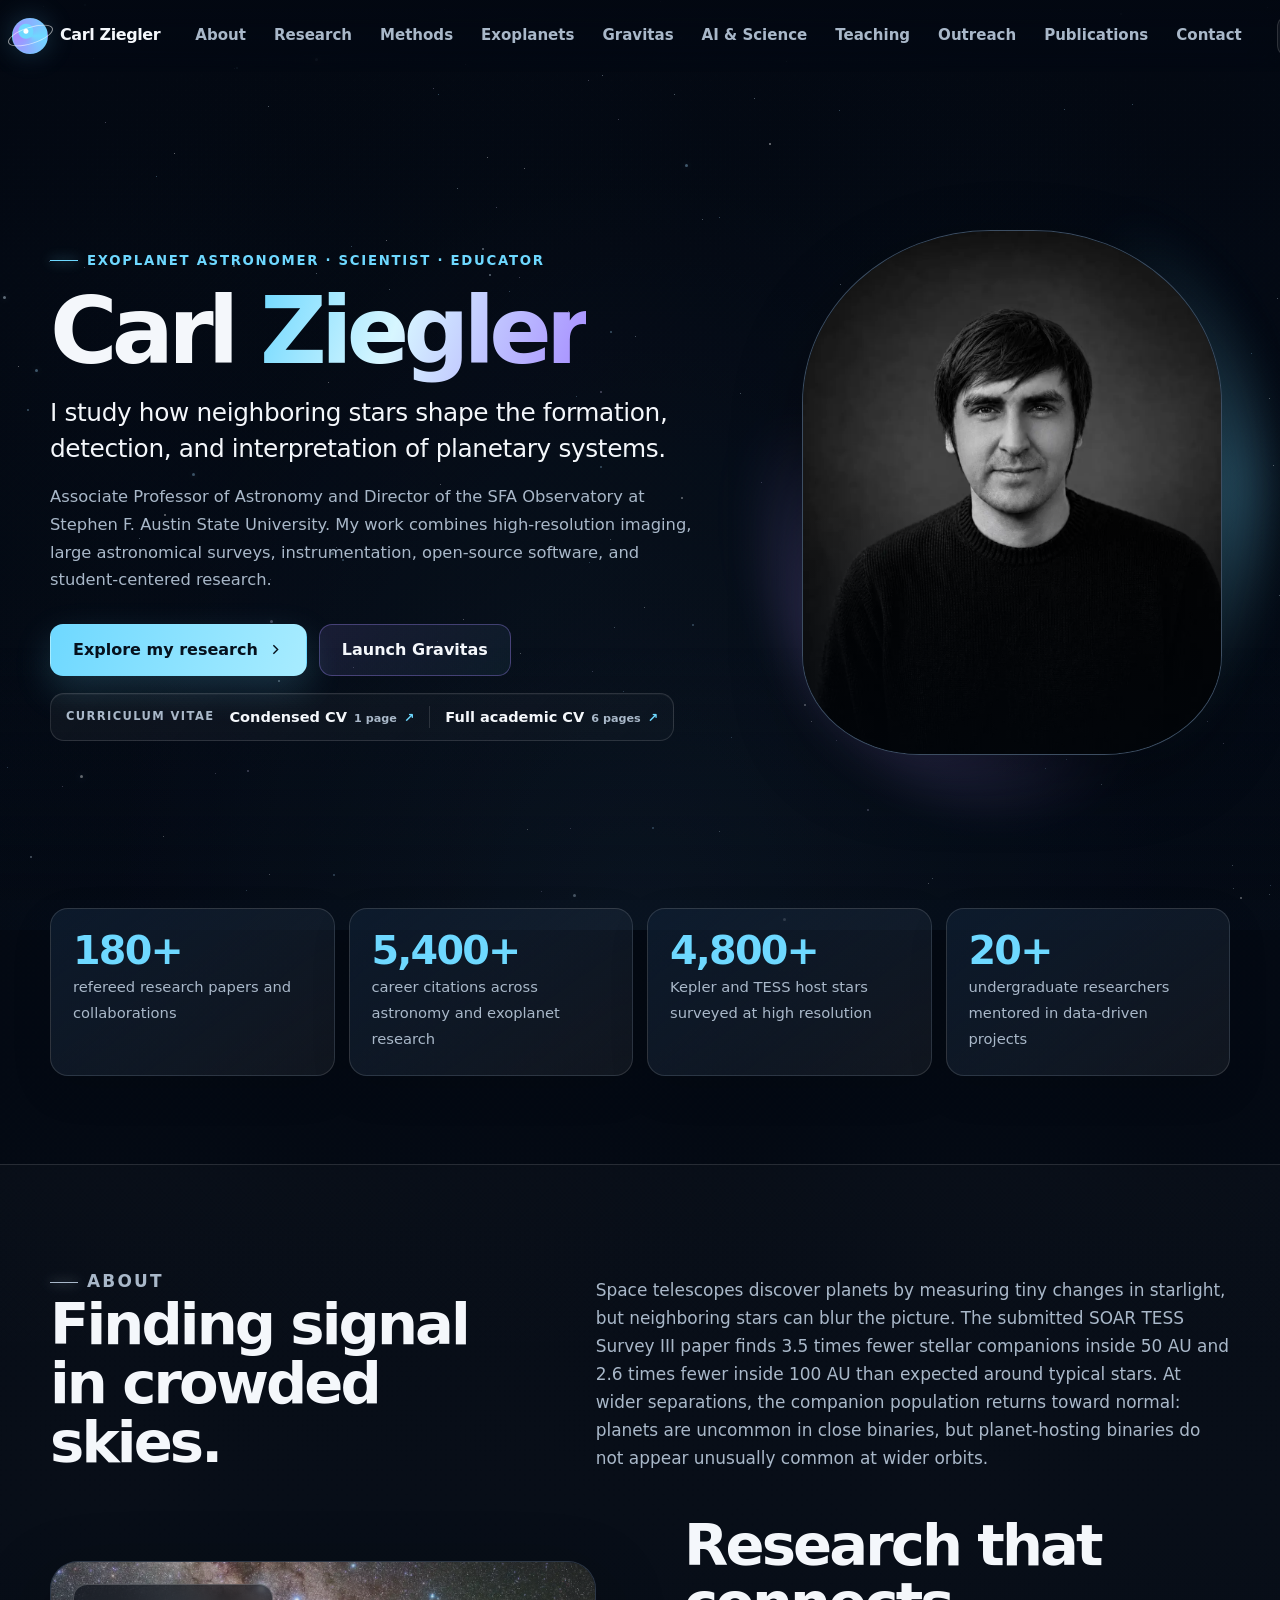
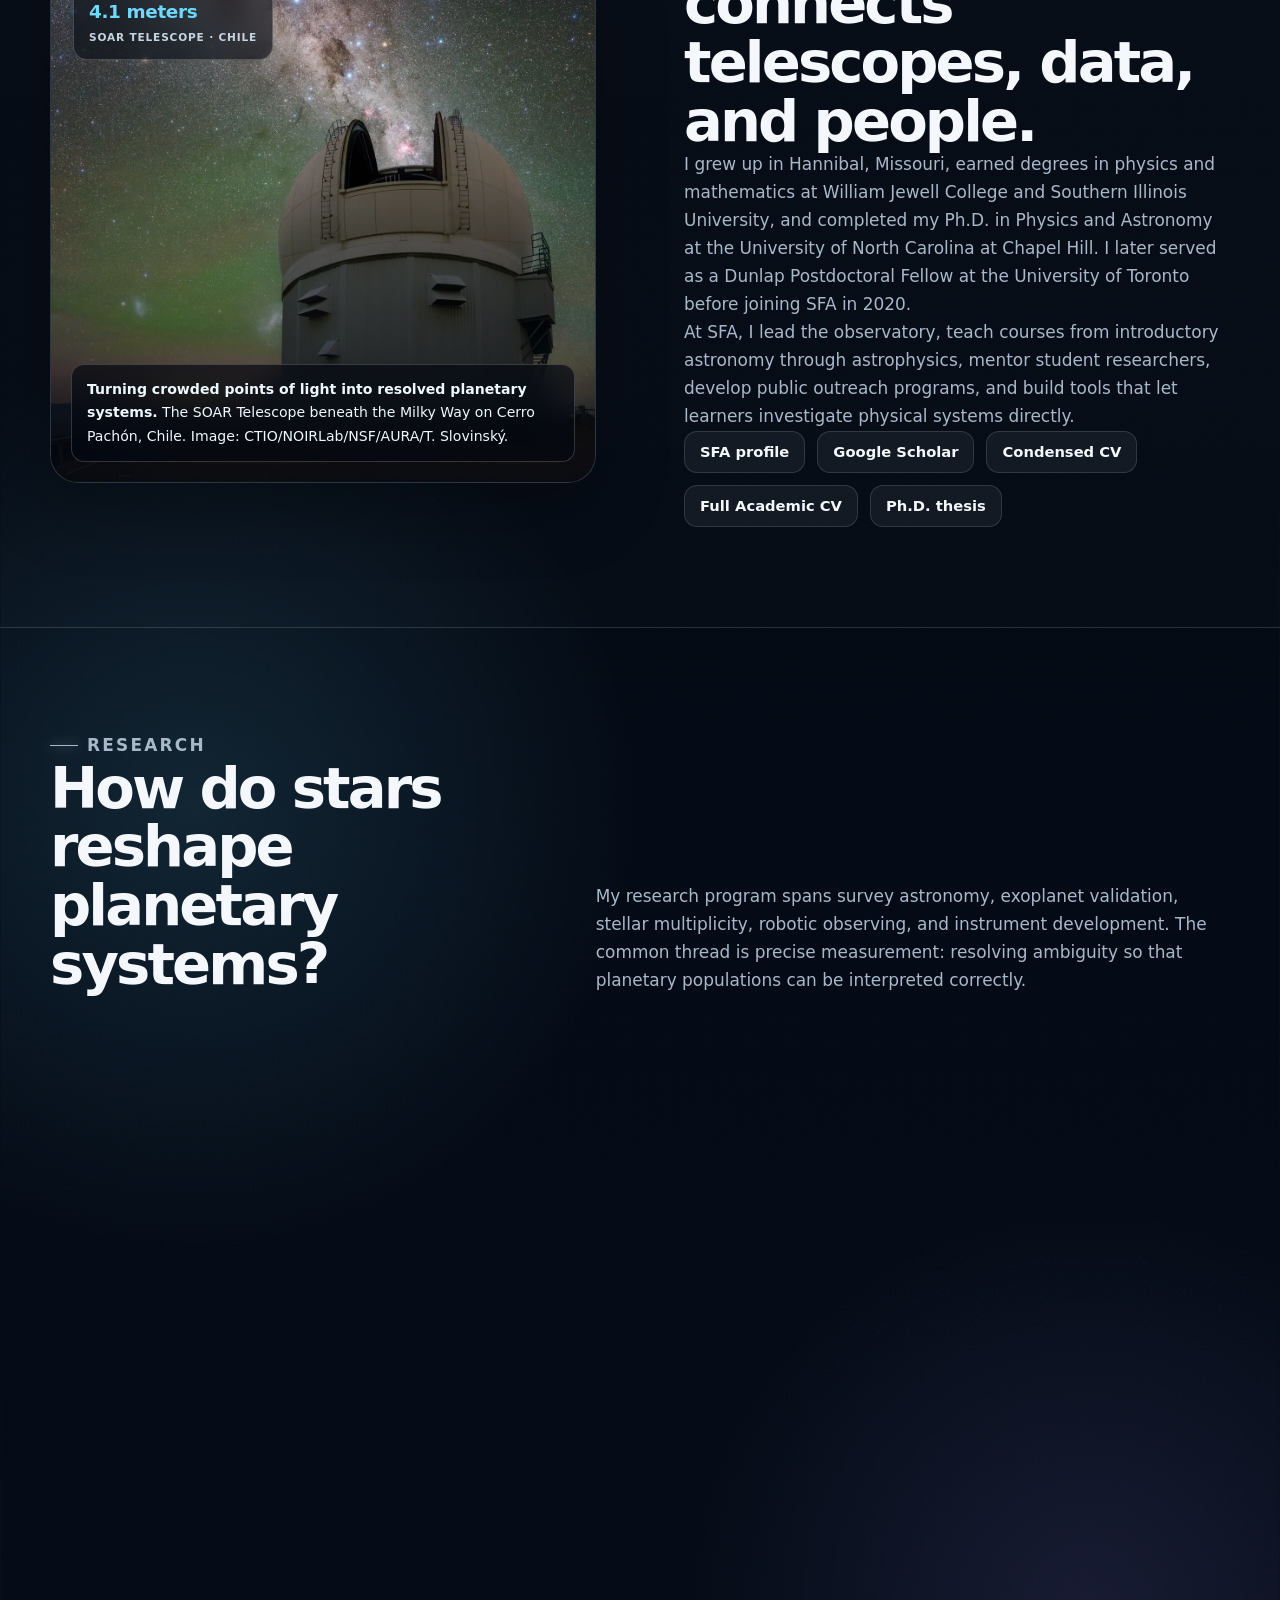
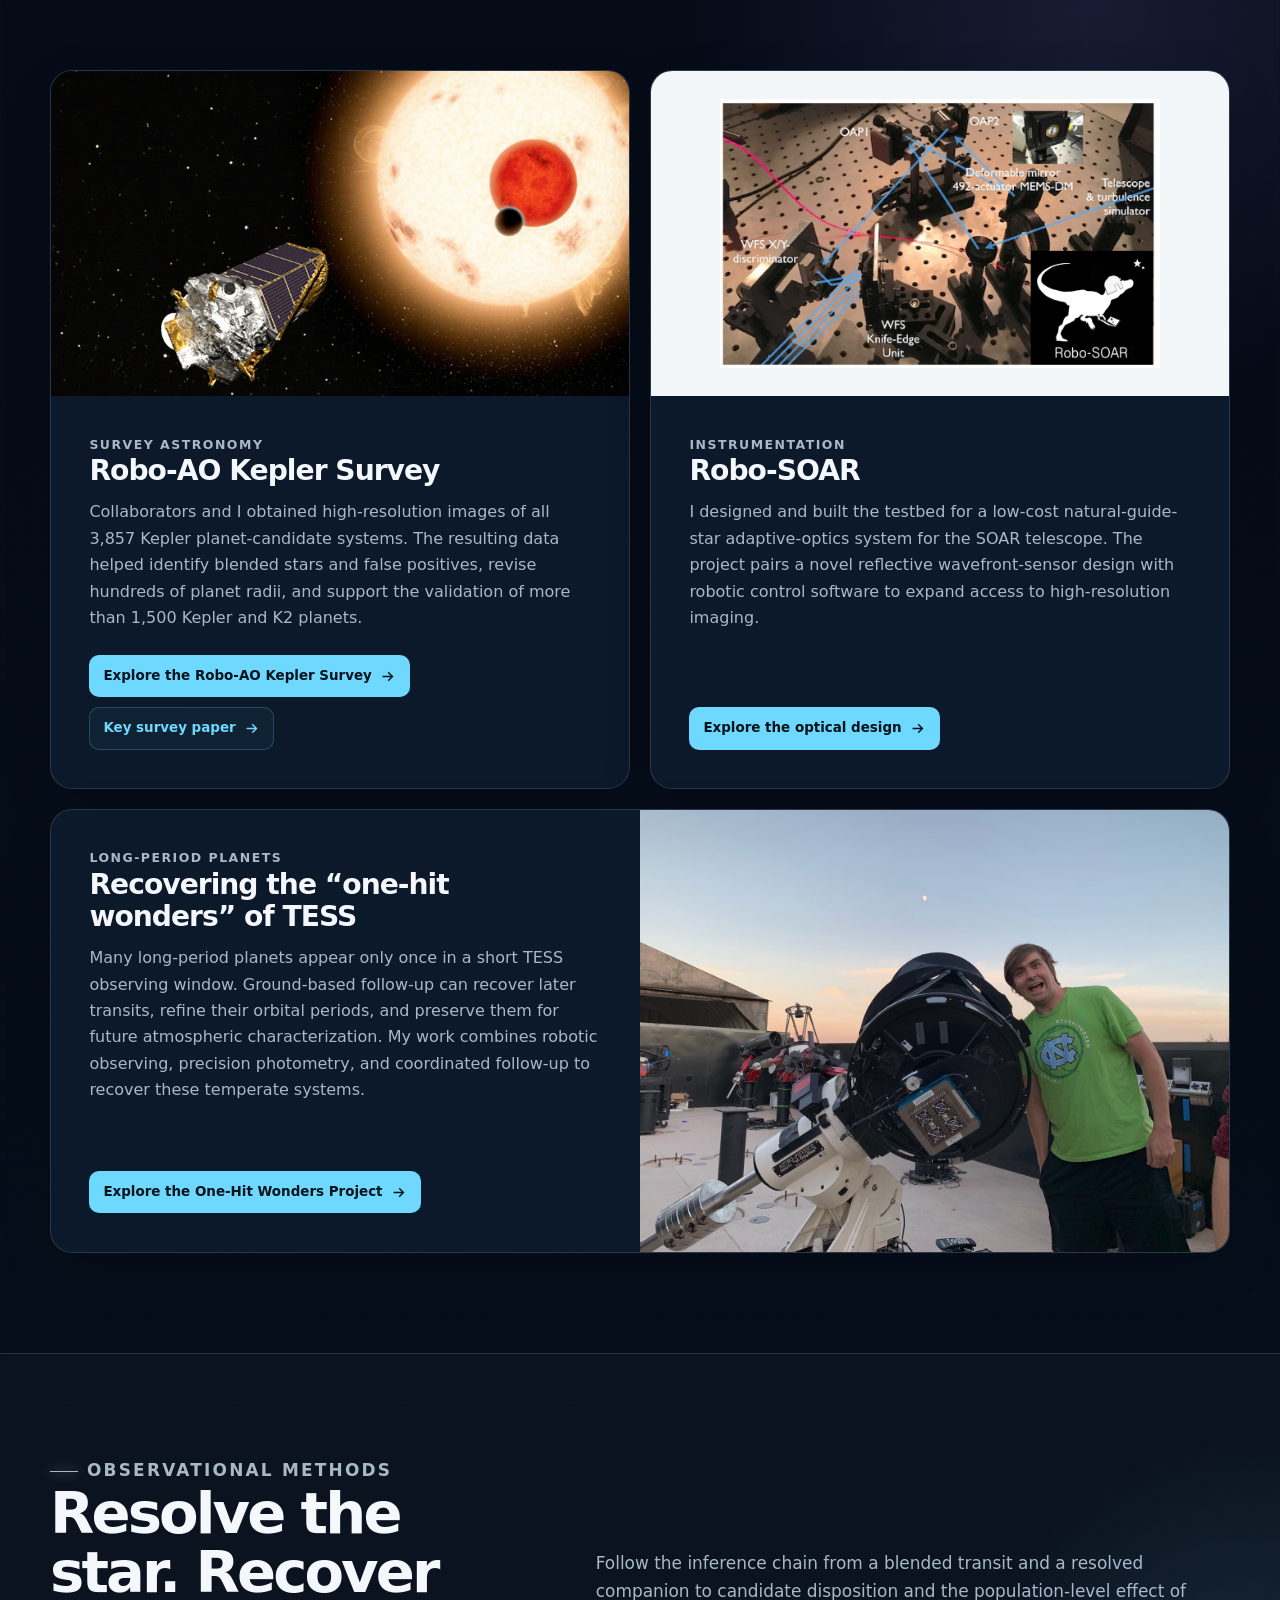
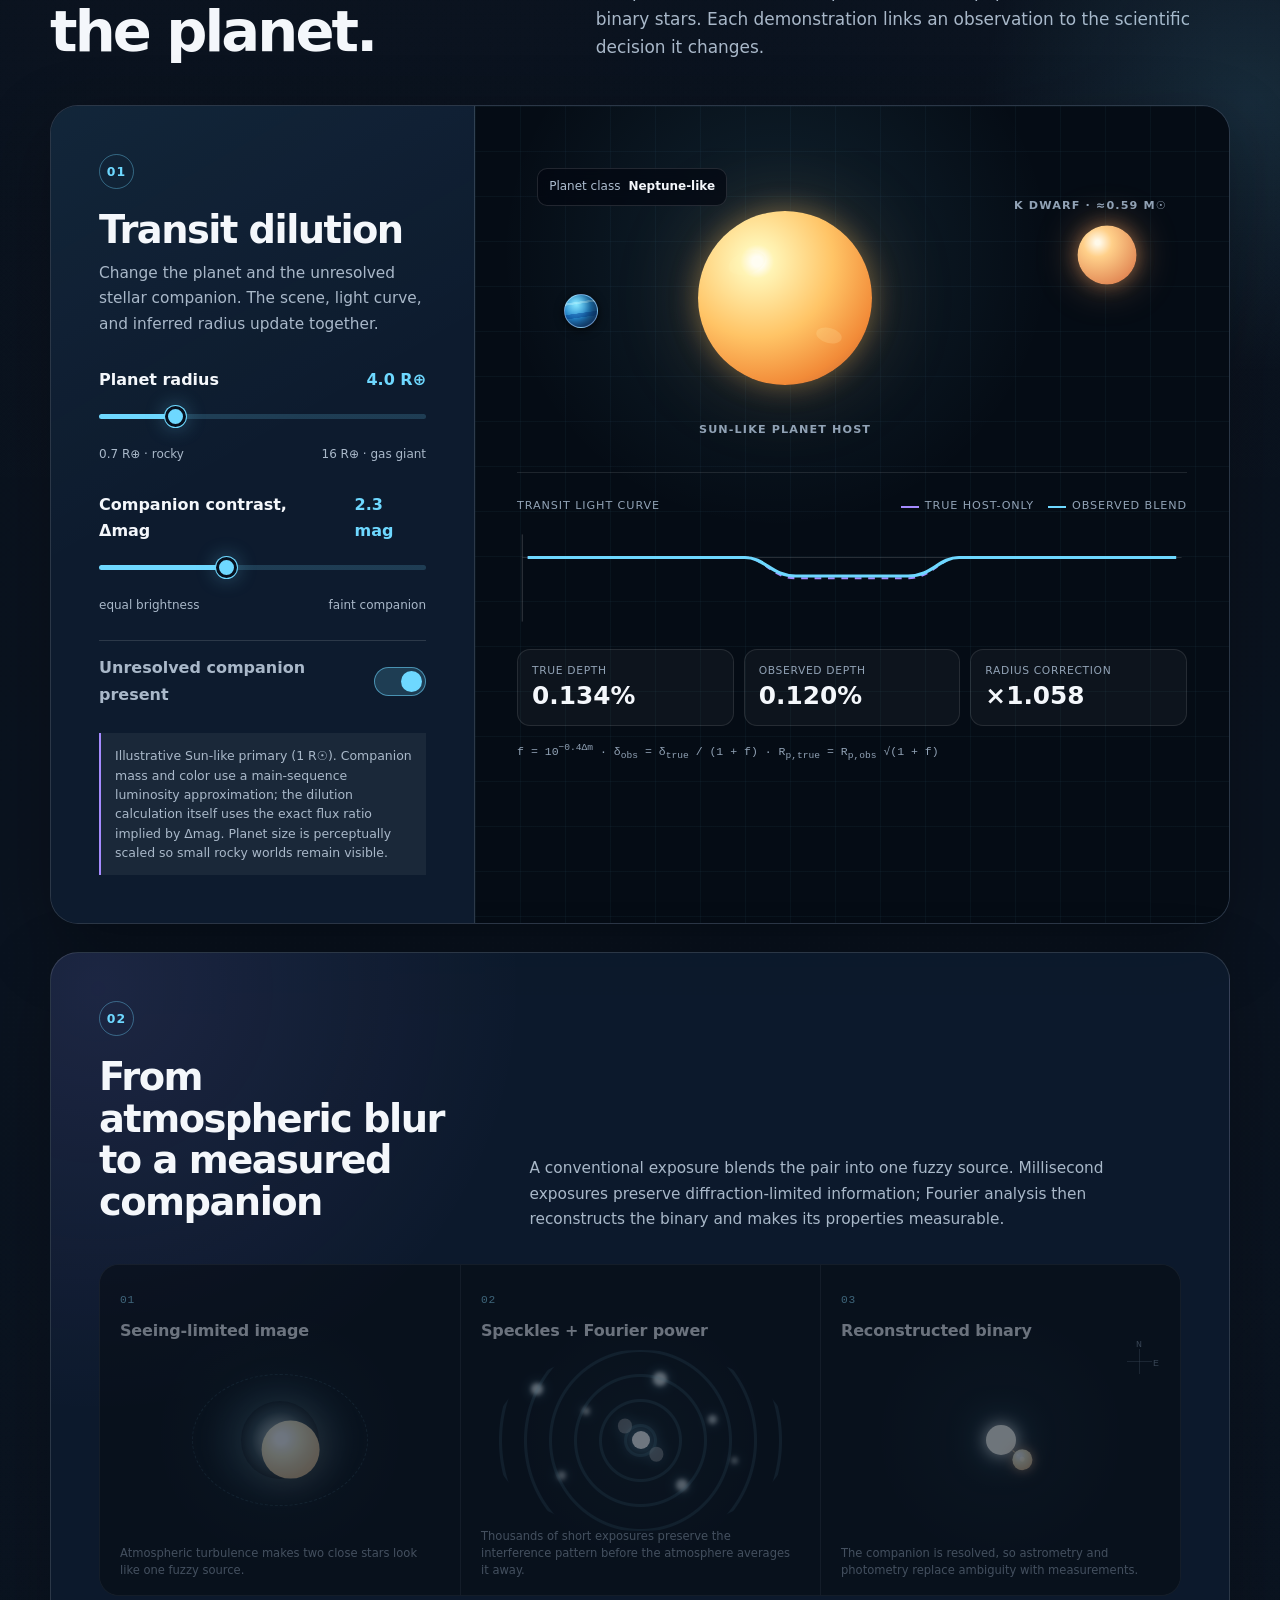
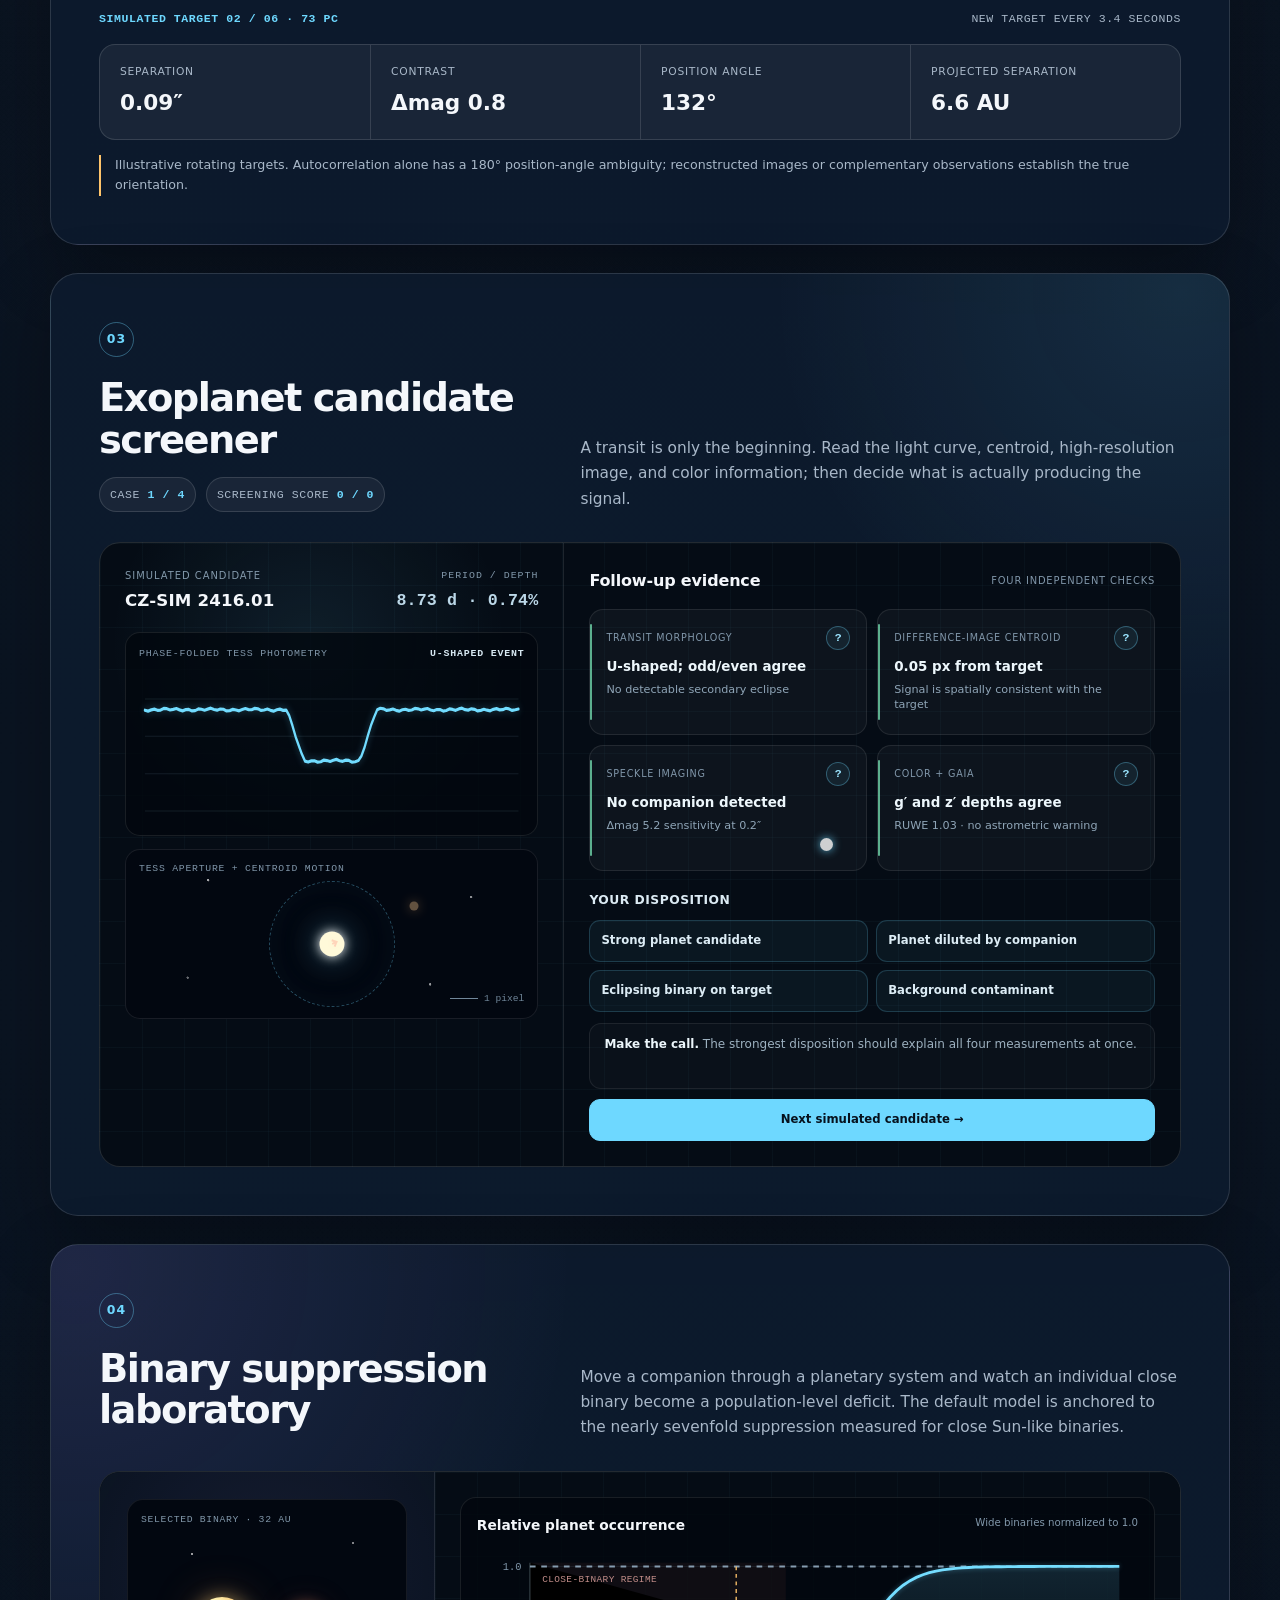
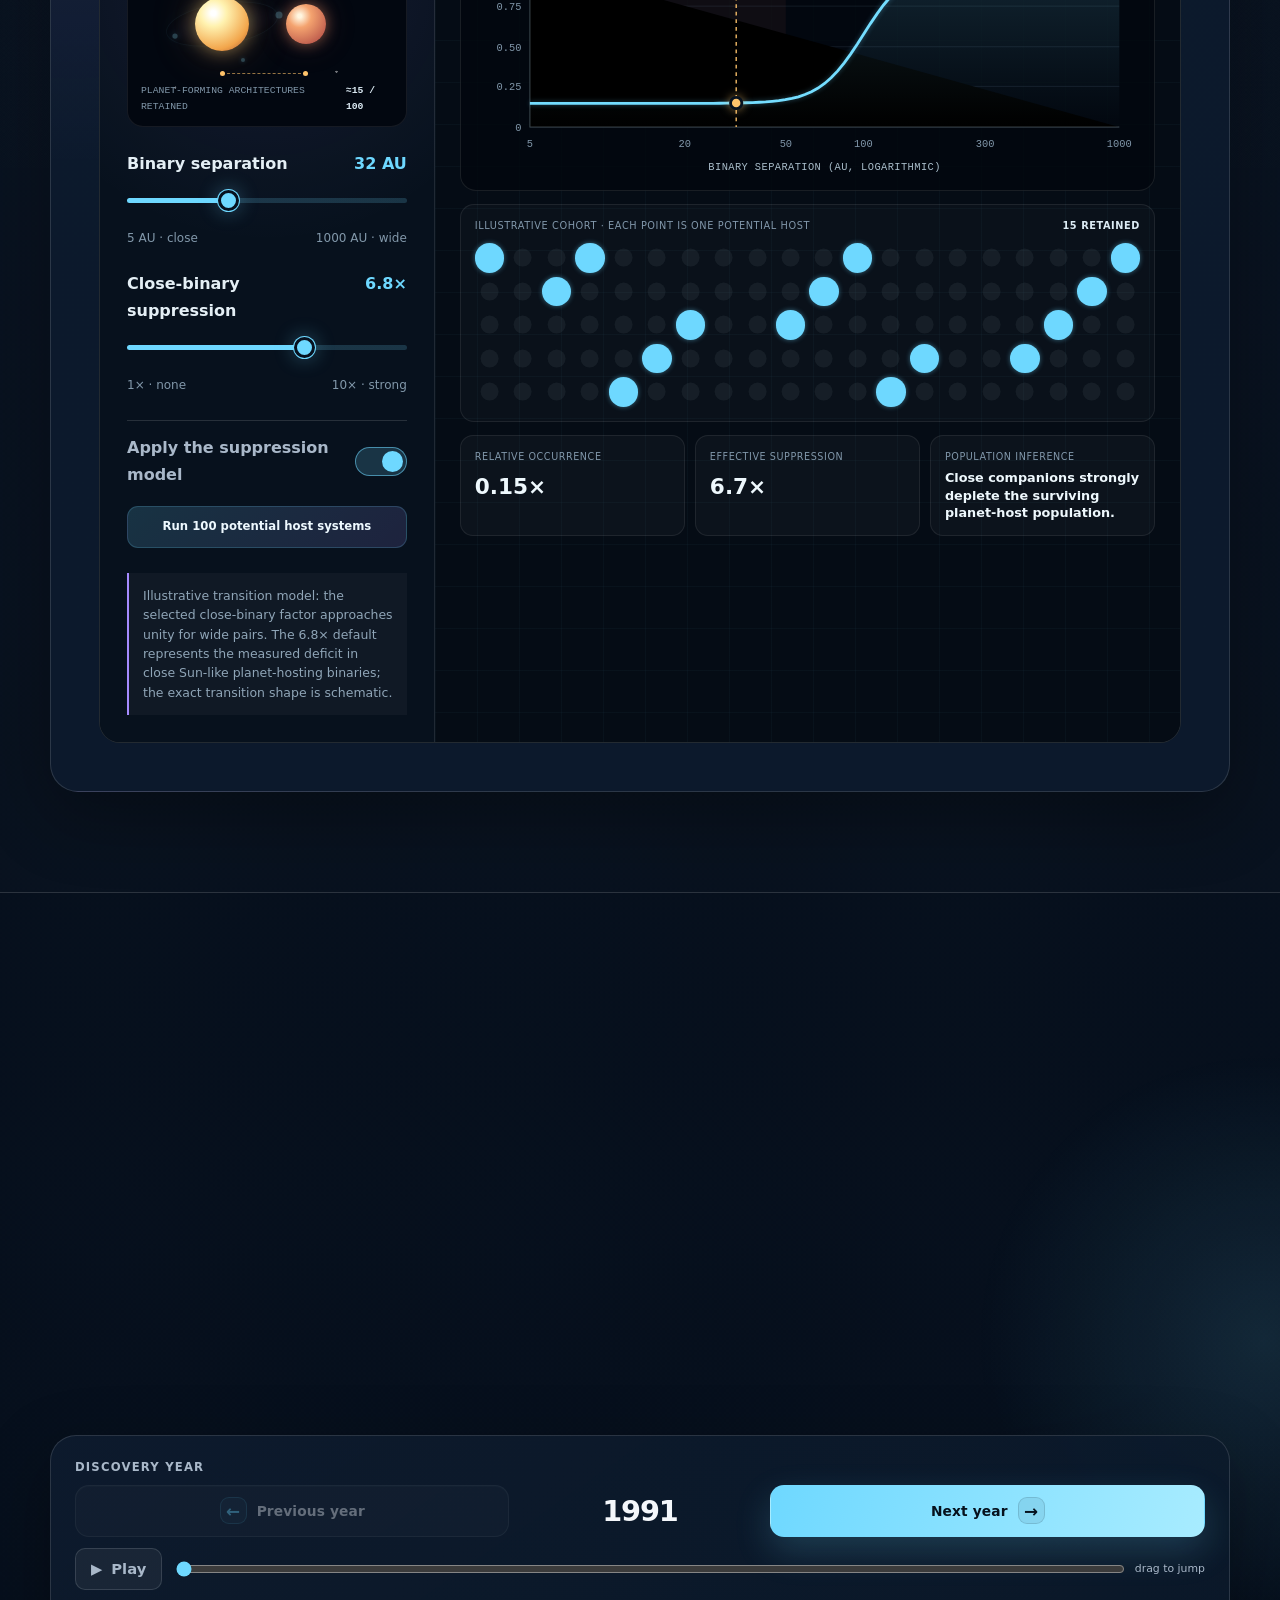
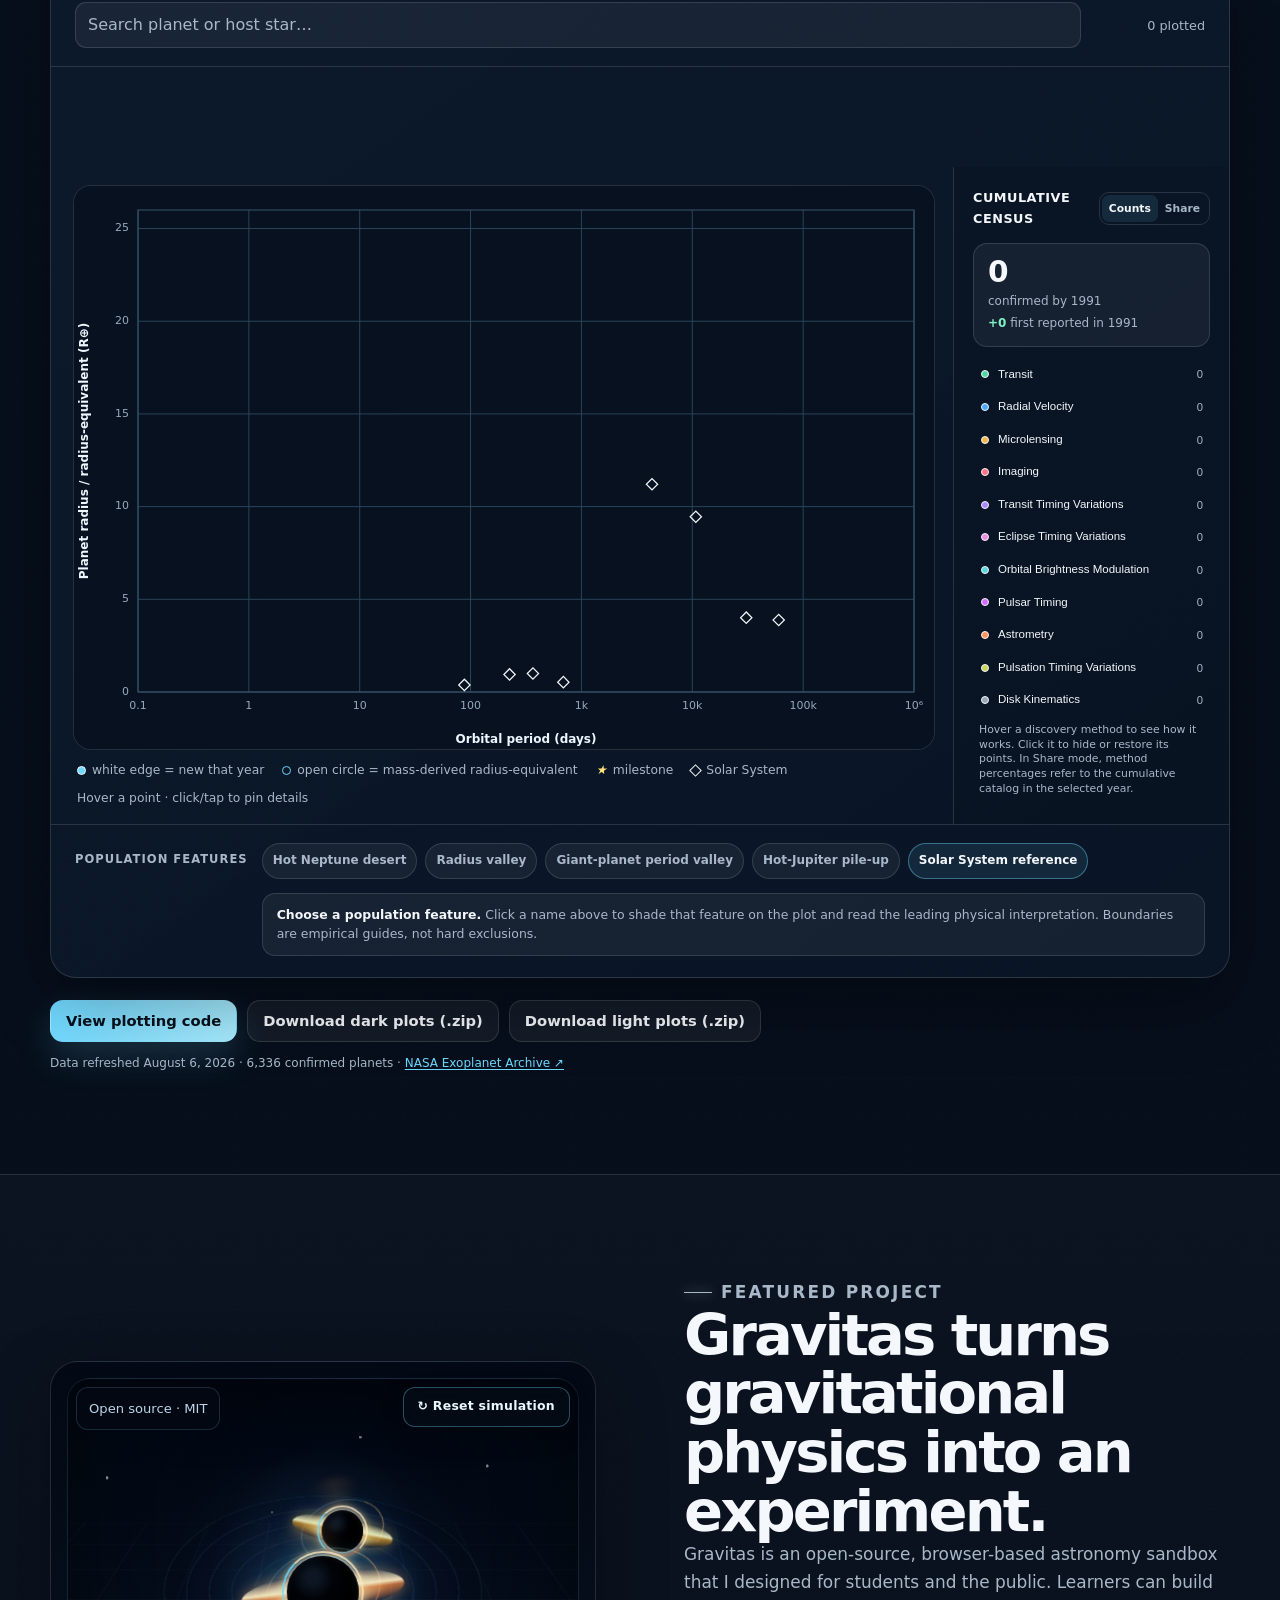
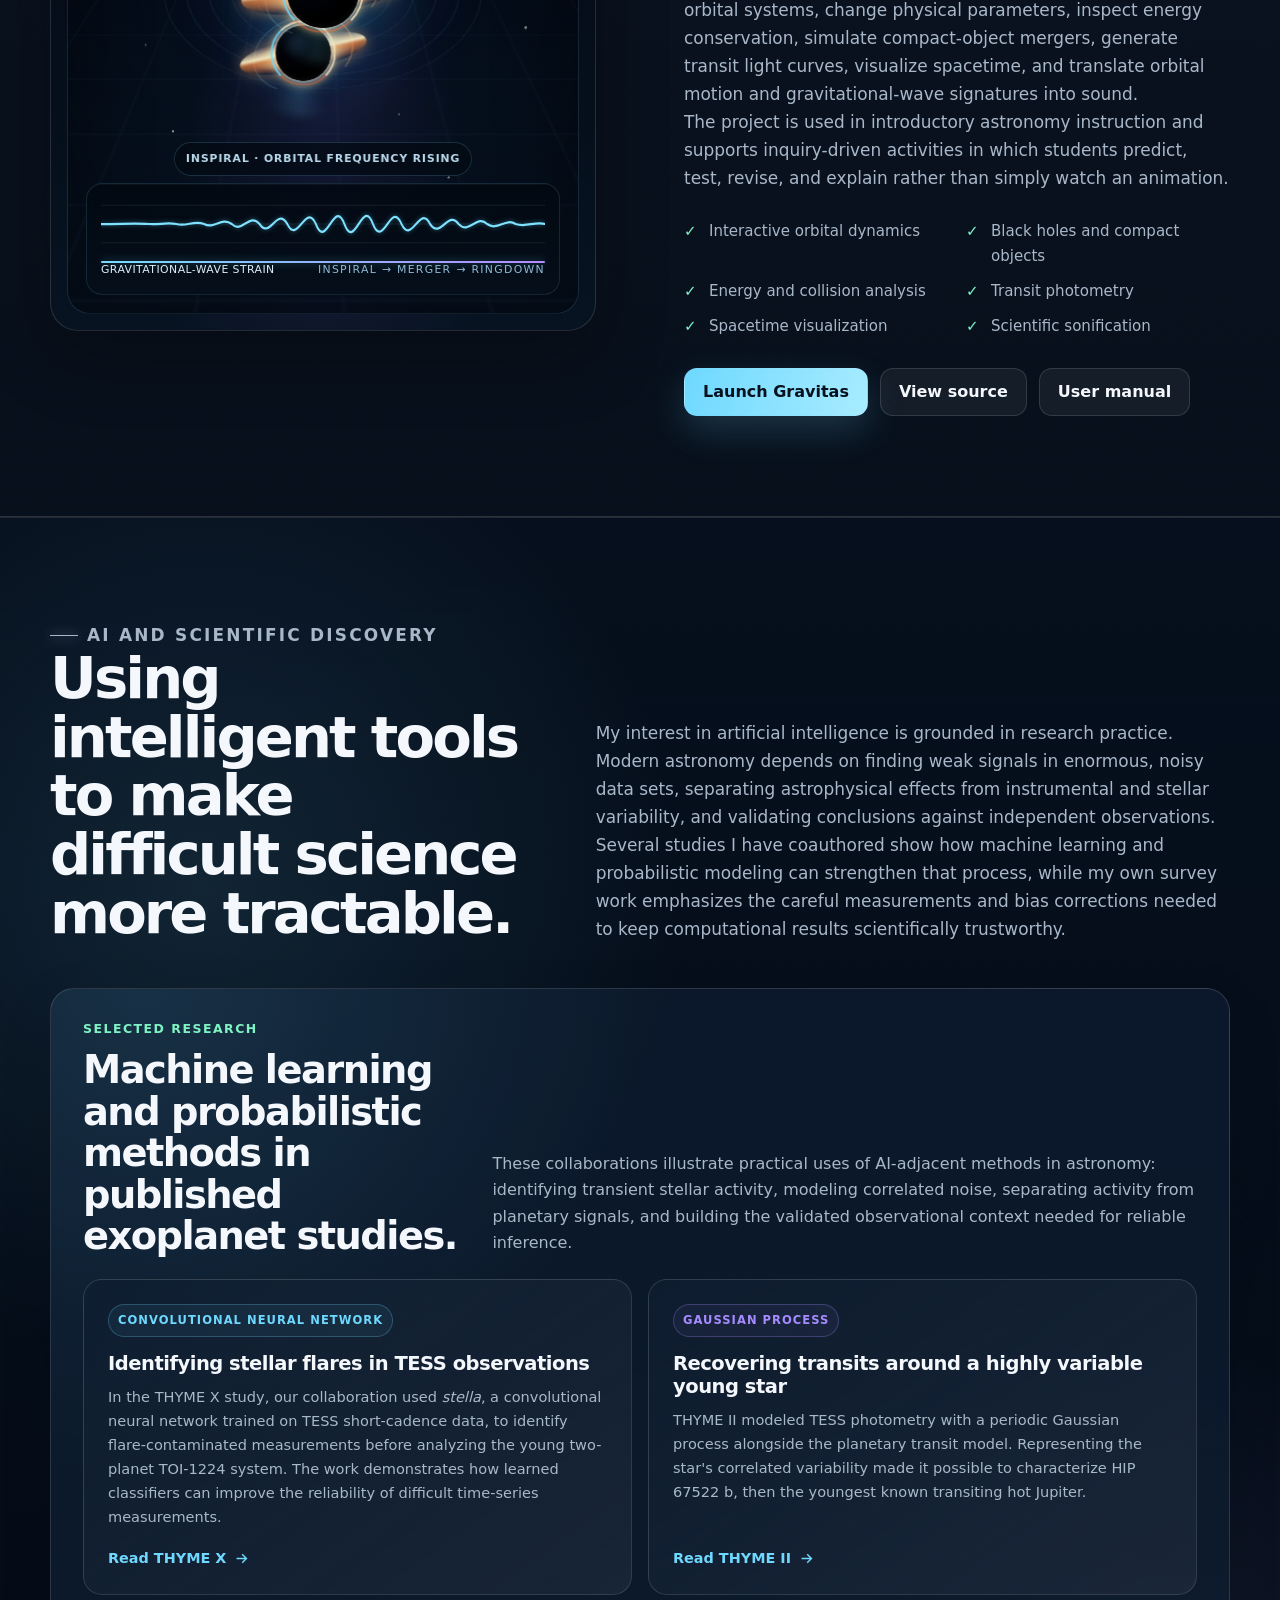
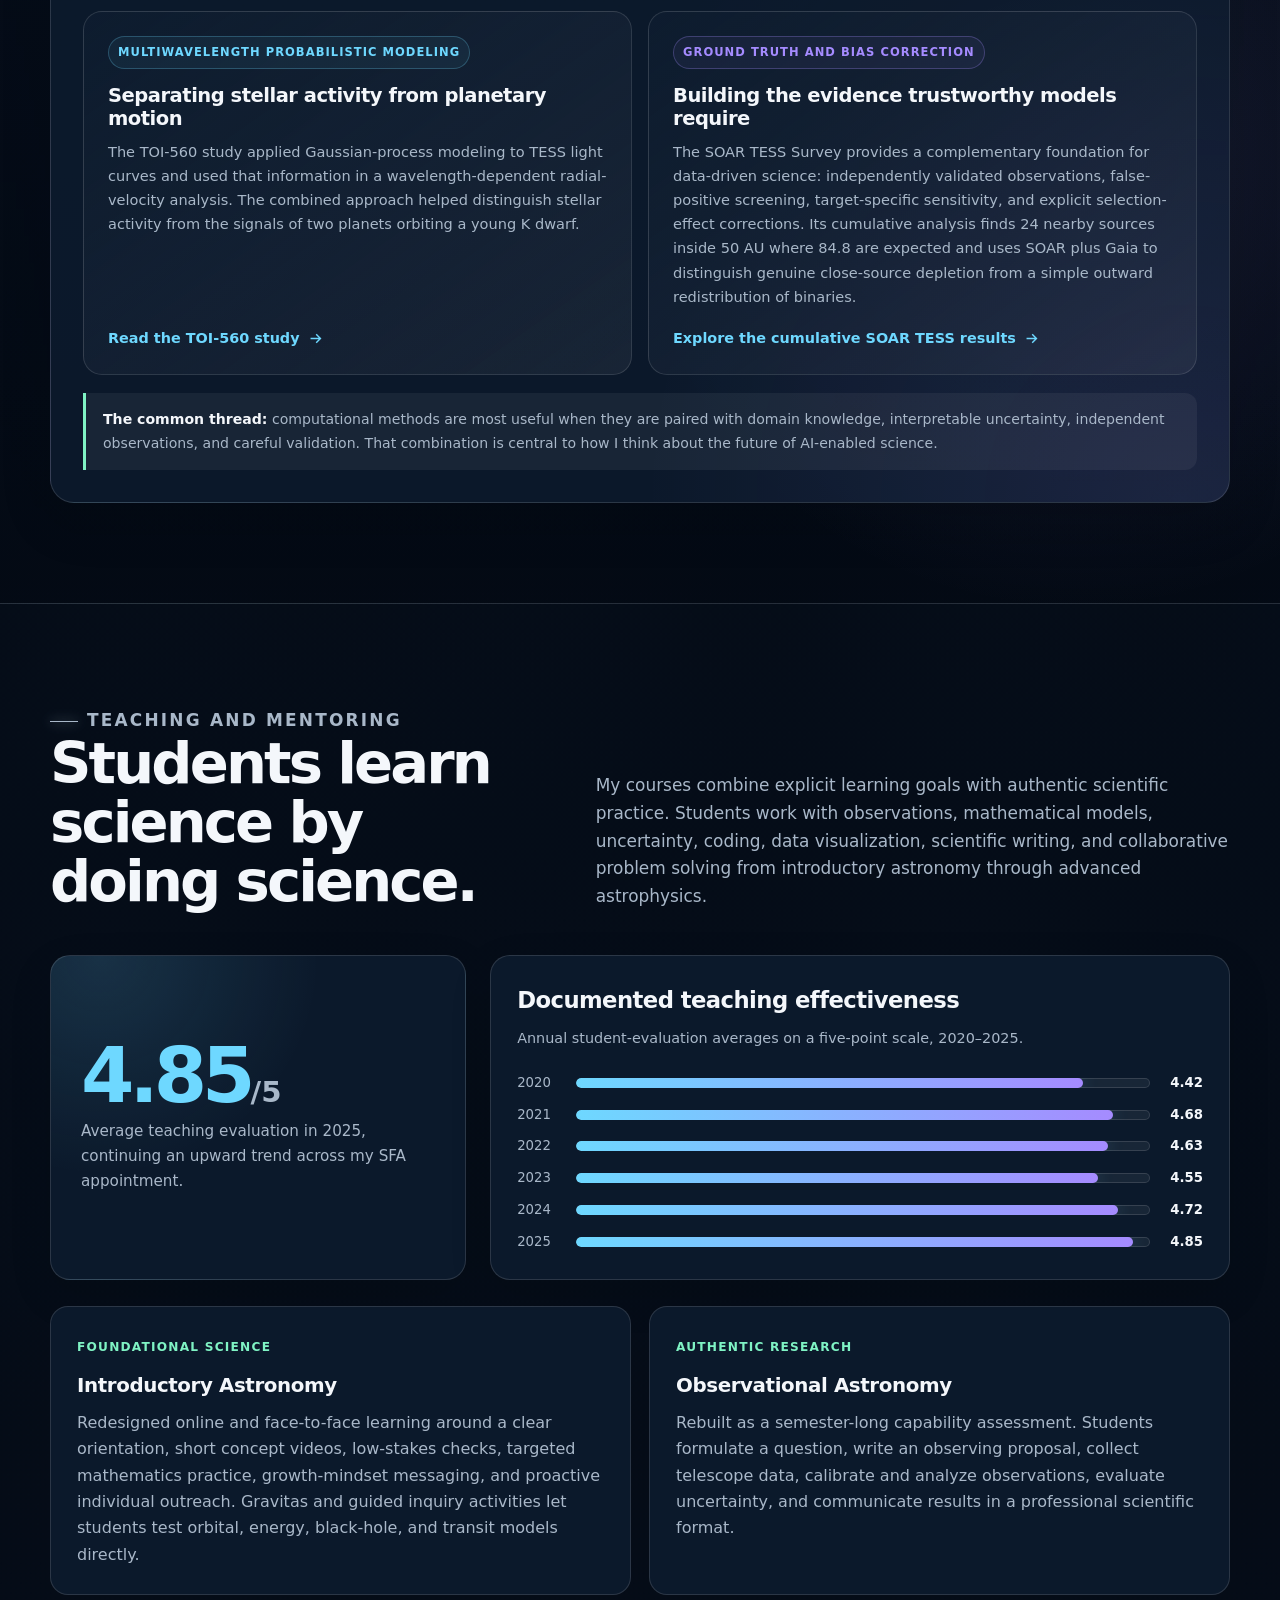
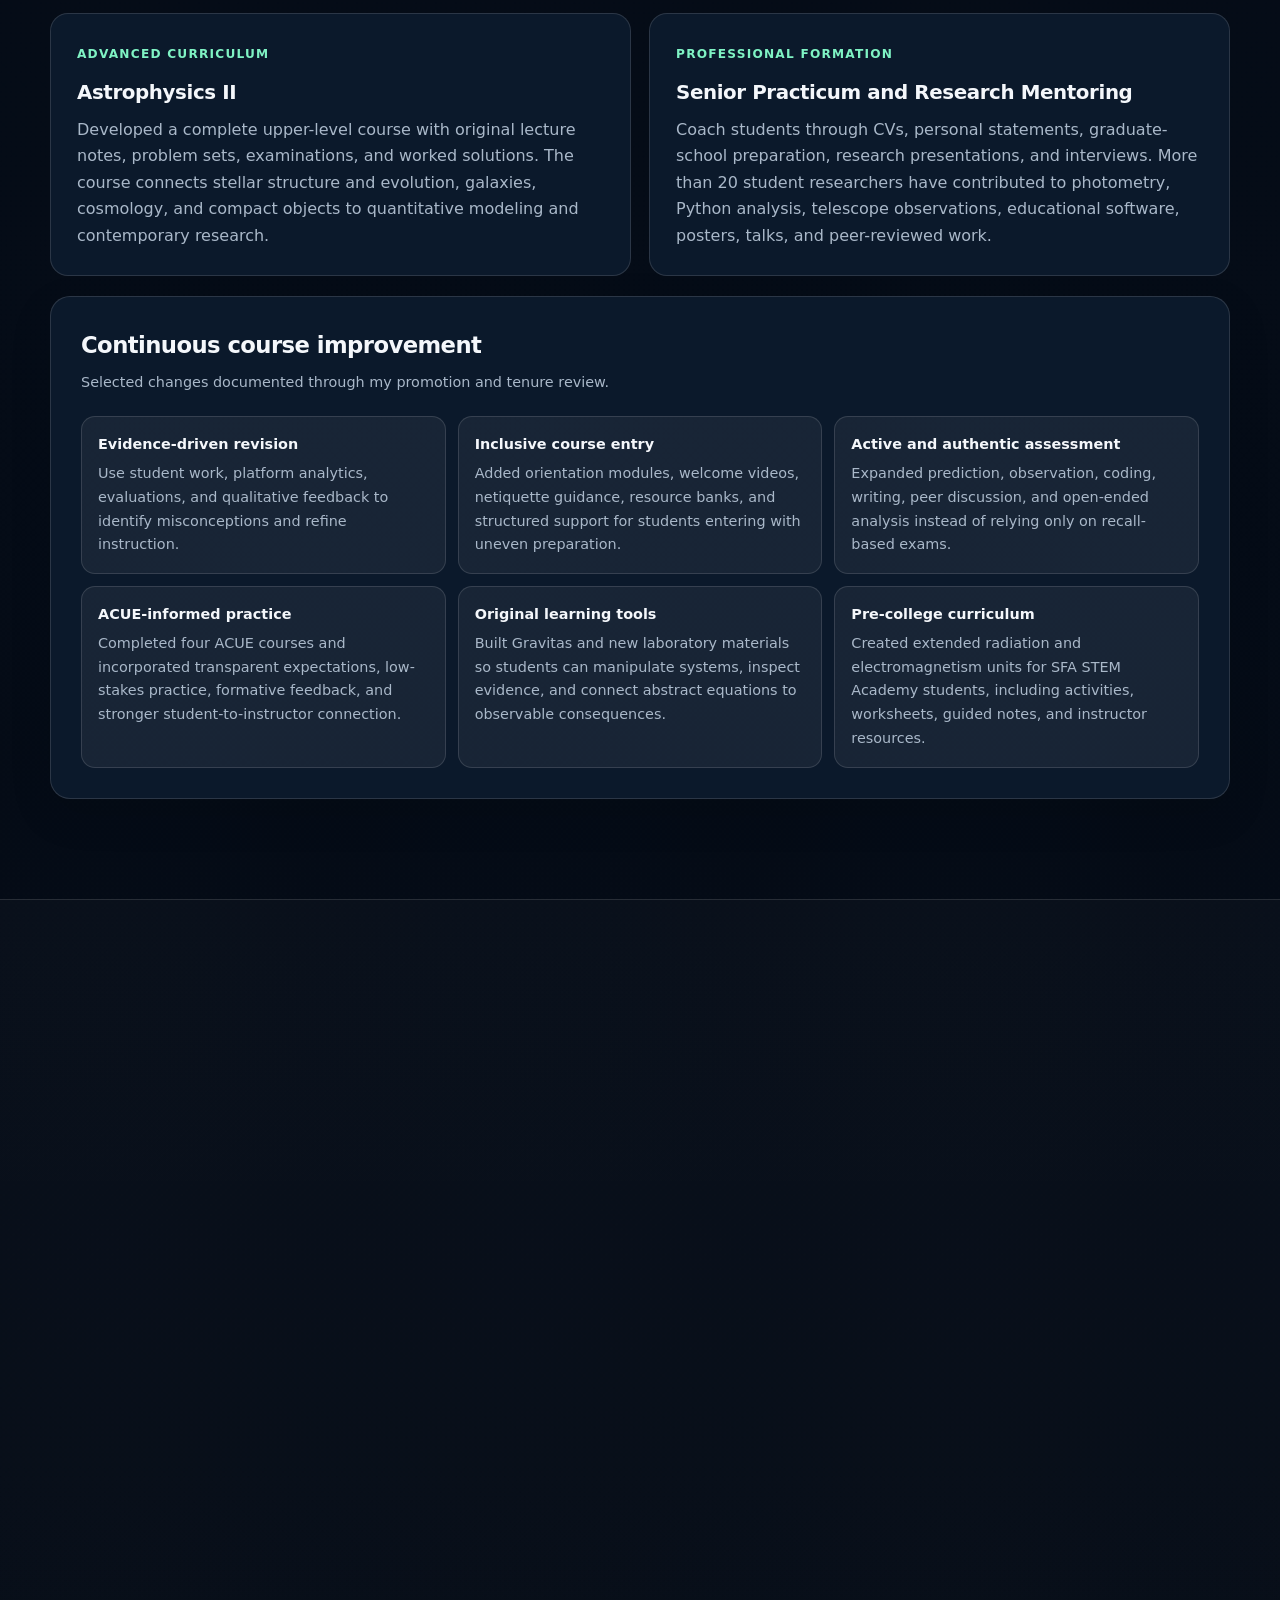
==== commit df361c5a: "Add files via upload" ====
--- a/index.html
+++ b/index.html
@@ -254,6 +254,10 @@
       gap: clamp(44px, 7vw, 96px);
     }
 
+    .hero-copy {
+      max-width: 820px;
+    }
+
     .eyebrow {
       display: inline-flex;
       align-items: center;
@@ -300,7 +304,7 @@
 
     .hero-lead {
       max-width: 740px;
-      margin-bottom: 14px;
+      margin-bottom: 16px;
       color: var(--text);
       font-size: clamp(1.2rem, 2vw, 1.55rem);
       line-height: 1.45;
@@ -308,10 +312,112 @@
     }
 
     .hero-role {
-      max-width: 720px;
-      margin-bottom: 30px;
+      max-width: 700px;
+      margin-bottom: 0;
       color: var(--muted);
       font-size: 1.02rem;
+      line-height: 1.7;
+    }
+
+    .hero-actions {
+      display: grid;
+      justify-items: start;
+      gap: 17px;
+      margin-top: 30px;
+    }
+
+    .hero-action-row {
+      display: flex;
+      flex-wrap: wrap;
+      align-items: center;
+      gap: 12px;
+    }
+
+    .hero-action-row .button {
+      min-height: 52px;
+      padding-inline: 22px;
+    }
+
+    .hero-action-row .button.primary {
+      min-width: 225px;
+    }
+
+    .button.hero-gravitas {
+      border-color: rgba(165, 139, 255, .34);
+      background: linear-gradient(135deg, rgba(165, 139, 255, .12), rgba(110, 216, 255, .06));
+    }
+
+    .button.hero-gravitas:hover,
+    .button.hero-gravitas:focus-visible {
+      border-color: rgba(165, 139, 255, .7);
+      background: linear-gradient(135deg, rgba(165, 139, 255, .18), rgba(110, 216, 255, .1));
+    }
+
+    .hero-cv-row {
+      display: flex;
+      align-items: center;
+      gap: 15px;
+      width: fit-content;
+      max-width: 100%;
+      min-height: 48px;
+      padding: 10px 15px;
+      border: 1px solid var(--line);
+      border-radius: 14px;
+      background: linear-gradient(135deg, rgba(255,255,255,.045), rgba(255,255,255,.018));
+      box-shadow: inset 0 1px rgba(255,255,255,.035);
+    }
+
+    html[data-theme="light"] .hero-cv-row {
+      background: linear-gradient(135deg, rgba(255,255,255,.8), rgba(237,244,249,.72));
+    }
+
+    .hero-cv-label {
+      color: var(--muted);
+      font-size: .72rem;
+      font-weight: 800;
+      letter-spacing: .12em;
+      text-transform: uppercase;
+      white-space: nowrap;
+    }
+
+    .hero-cv-link {
+      display: inline-flex;
+      align-items: baseline;
+      gap: 7px;
+      color: var(--text);
+      font-size: .91rem;
+      font-weight: 740;
+      text-decoration: none;
+      white-space: nowrap;
+    }
+
+    .hero-cv-link::after {
+      content: "↗";
+      color: var(--accent);
+      font-size: .78rem;
+      transition: transform .18s ease;
+    }
+
+    .hero-cv-link:hover,
+    .hero-cv-link:focus-visible {
+      color: var(--accent);
+    }
+
+    .hero-cv-link:hover::after,
+    .hero-cv-link:focus-visible::after {
+      transform: translate(2px, -2px);
+    }
+
+    .hero-cv-link small {
+      color: var(--muted);
+      font-size: .7rem;
+      font-weight: 620;
+    }
+
+    .hero-cv-divider {
+      width: 1px;
+      height: 22px;
+      background: var(--line);
     }
 
     .button-row {
@@ -4563,6 +4669,27 @@
       .hero { padding-top: 54px; }
       h1 { font-size: clamp(3.15rem, 17vw, 4.6rem); }
       .hero-lead { font-size: 1.12rem; }
+      .hero-actions { width: 100%; margin-top: 26px; gap: 14px; }
+      .hero-action-row { display: grid; grid-template-columns: 1fr; width: 100%; }
+      .hero-action-row .button { width: 100%; }
+      .hero-cv-row {
+        display: grid;
+        grid-template-columns: 1fr 1fr;
+        width: 100%;
+        padding: 13px;
+        gap: 9px;
+      }
+      .hero-cv-label { grid-column: 1 / -1; padding: 0 2px 2px; }
+      .hero-cv-link {
+        justify-content: space-between;
+        padding: 10px 11px;
+        border: 1px solid var(--line);
+        border-radius: 10px;
+        background: var(--surface-soft);
+        white-space: normal;
+      }
+      .hero-cv-link small { display: none; }
+      .hero-cv-divider { display: none; }
       .portrait-wrap { width: min(84vw, 360px); }
 
       .metric-grid { grid-template-columns: 1fr 1fr; }
@@ -4664,6 +4791,11 @@
       .footer-inner { flex-direction: column; }
     }
 
+    @media (max-width: 420px) {
+      .hero-cv-row { grid-template-columns: 1fr; }
+      .hero-cv-label { grid-column: 1; }
+    }
+
     @media (prefers-reduced-motion: reduce) {
       html { scroll-behavior: auto; }
       *, *::before, *::after {
@@ -4760,13 +4892,20 @@
 <p class="hero-role">
             Associate Professor of Astronomy and Director of the SFA Observatory at Stephen F. Austin State University. My work combines high-resolution imaging, large astronomical surveys, instrumentation, open-source software, and student-centered research.
           </p>
-<div class="button-row">
+<div class="hero-actions">
+<div class="hero-action-row">
 <a class="button primary" href="#research">
               Explore my research
               <svg aria-hidden="true" fill="none" stroke="currentColor" stroke-width="2" viewbox="0 0 24 24"><path d="m9 18 6-6-6-6"></path></svg>
 </a>
-<a class="button" href="CV_condensed.pdf" rel="noopener" target="_blank">Condensed CV</a><a class="button" href="carlziegler_CV.pdf" rel="noopener" target="_blank">Full Academic CV</a>
-<a class="button" href="http://gravitas-sim.online/" rel="noopener" target="_blank">Launch Gravitas</a>
+<a class="button hero-gravitas" href="http://gravitas-sim.online/" rel="noopener" target="_blank">Launch Gravitas</a>
+</div>
+<div aria-label="Curriculum vitae" class="hero-cv-row">
+<span class="hero-cv-label">Curriculum vitae</span>
+<a class="hero-cv-link" href="CV_condensed.pdf" rel="noopener" target="_blank"><span>Condensed CV</span><small>1 page</small></a>
+<span aria-hidden="true" class="hero-cv-divider"></span>
+<a class="hero-cv-link" href="carlziegler_CV.pdf" rel="noopener" target="_blank"><span>Full academic CV</span><small>6 pages</small></a>
+</div>
 </div>
 </div>
 <div class="portrait-wrap reveal">
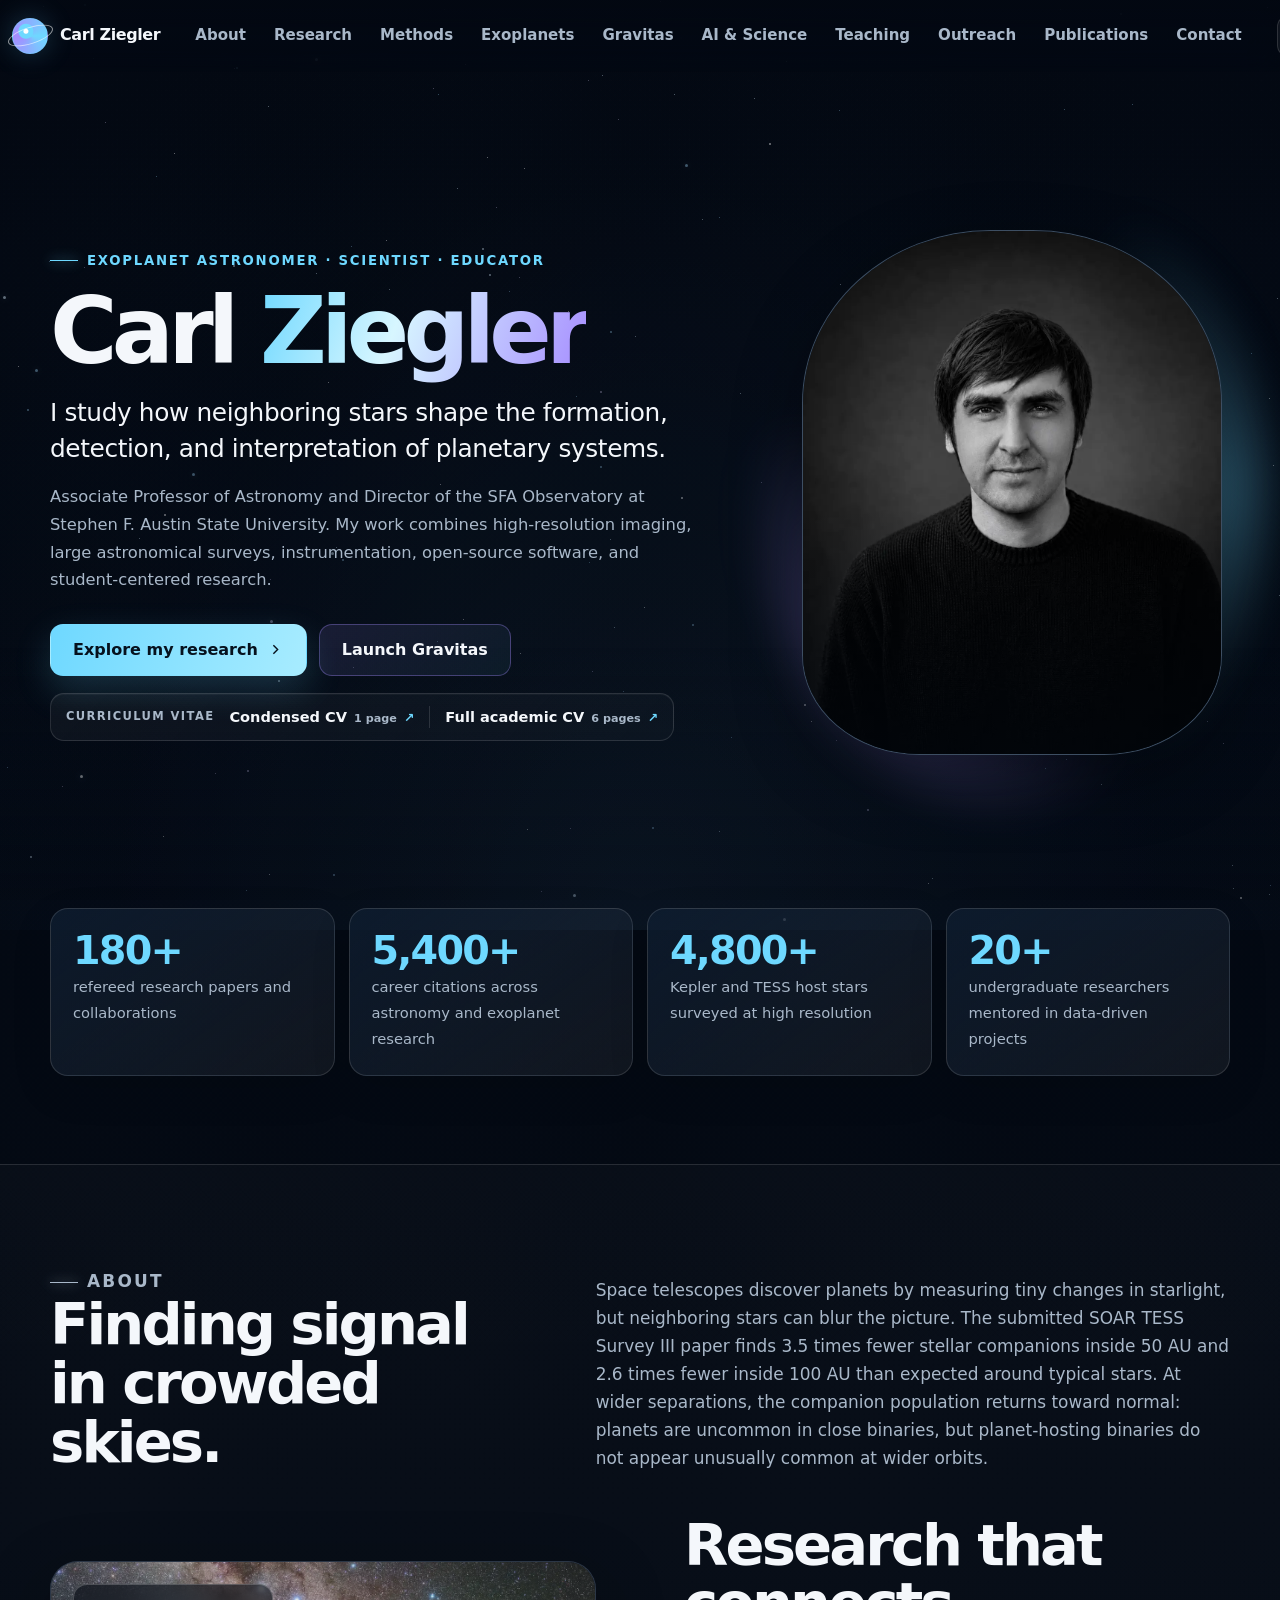
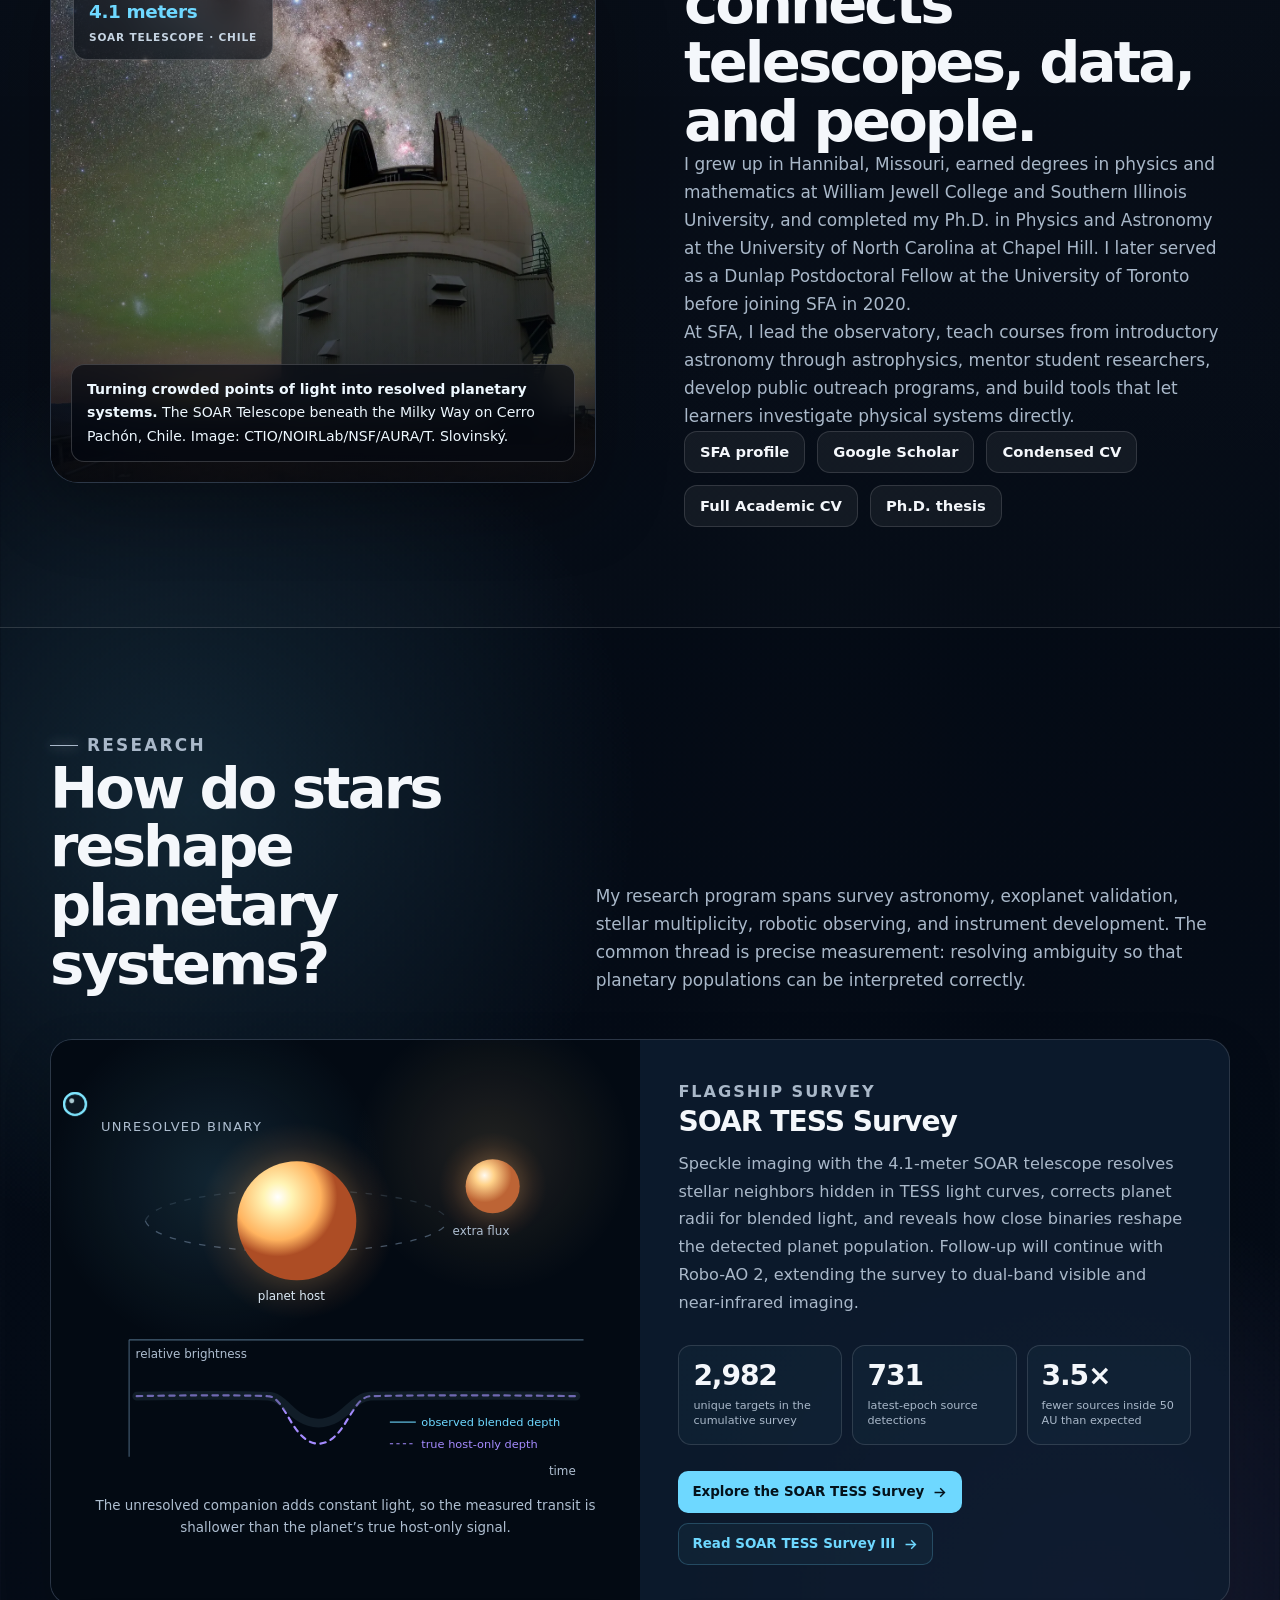
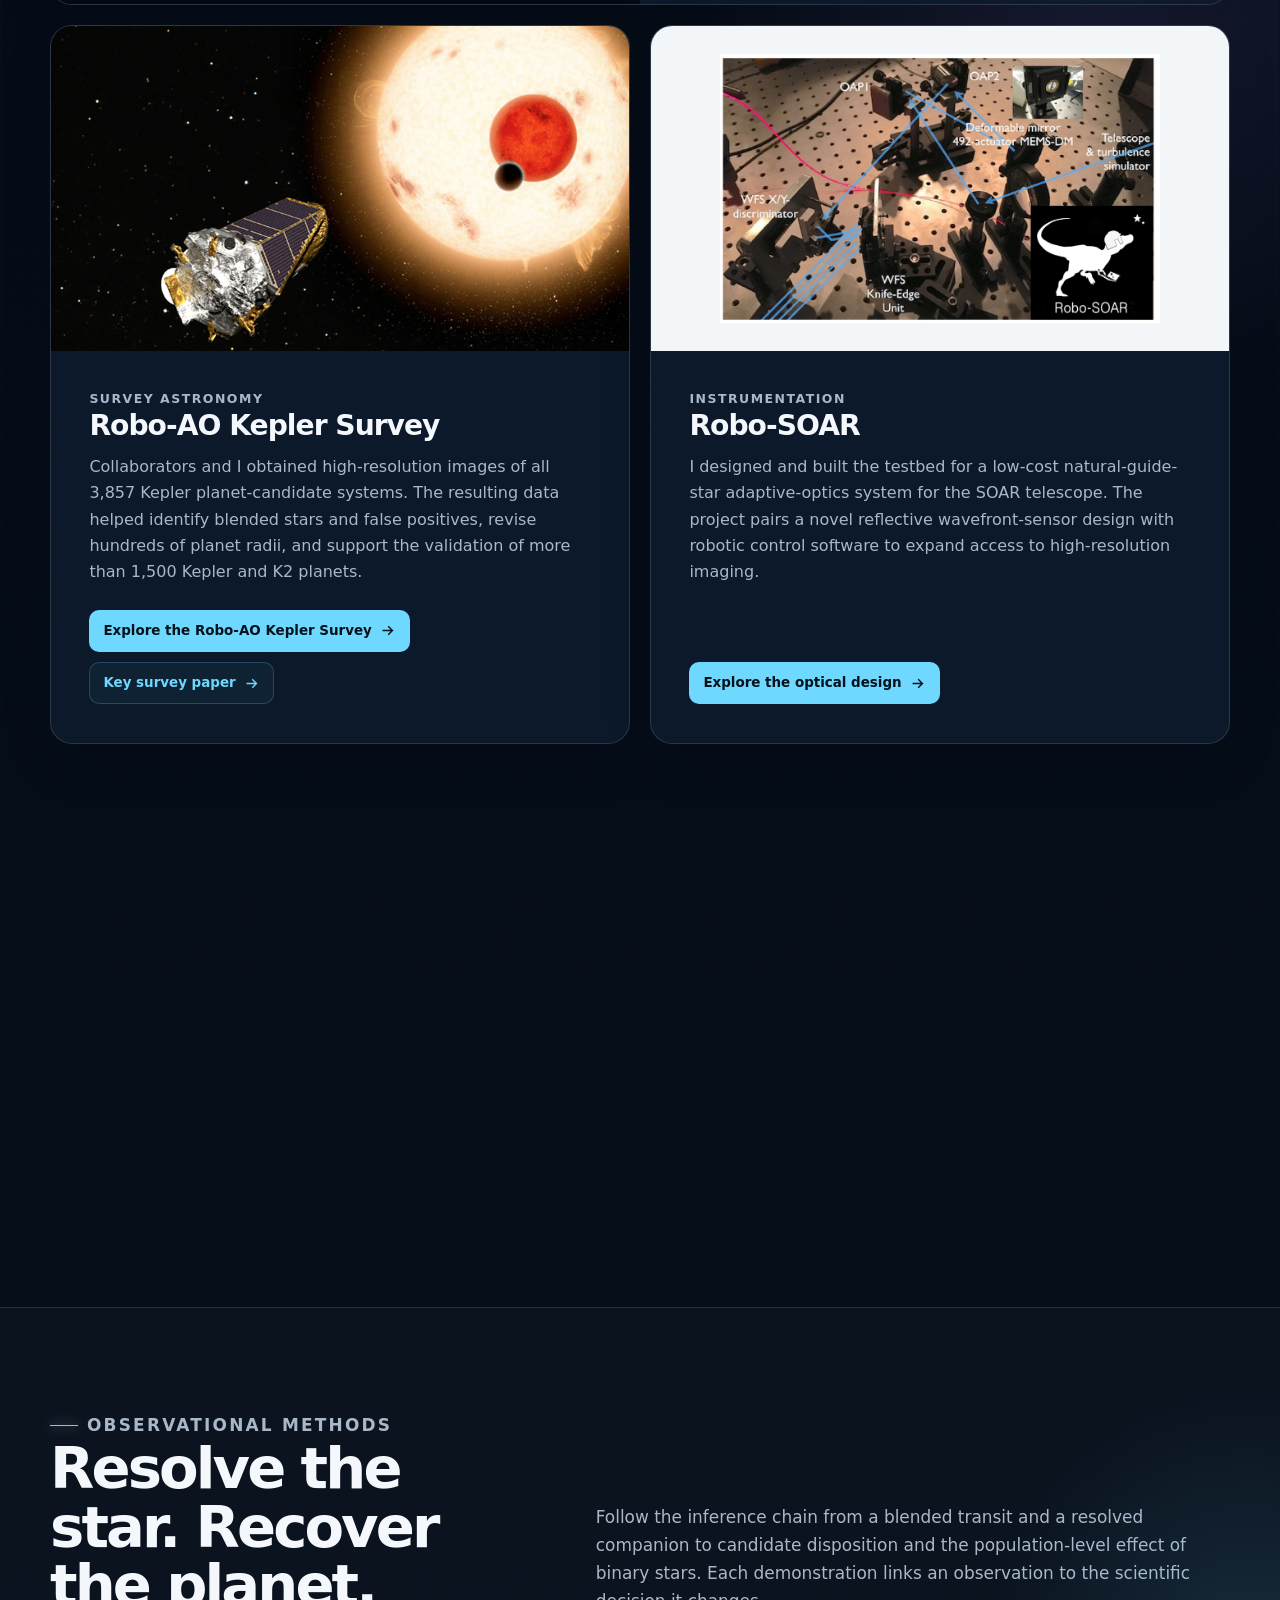
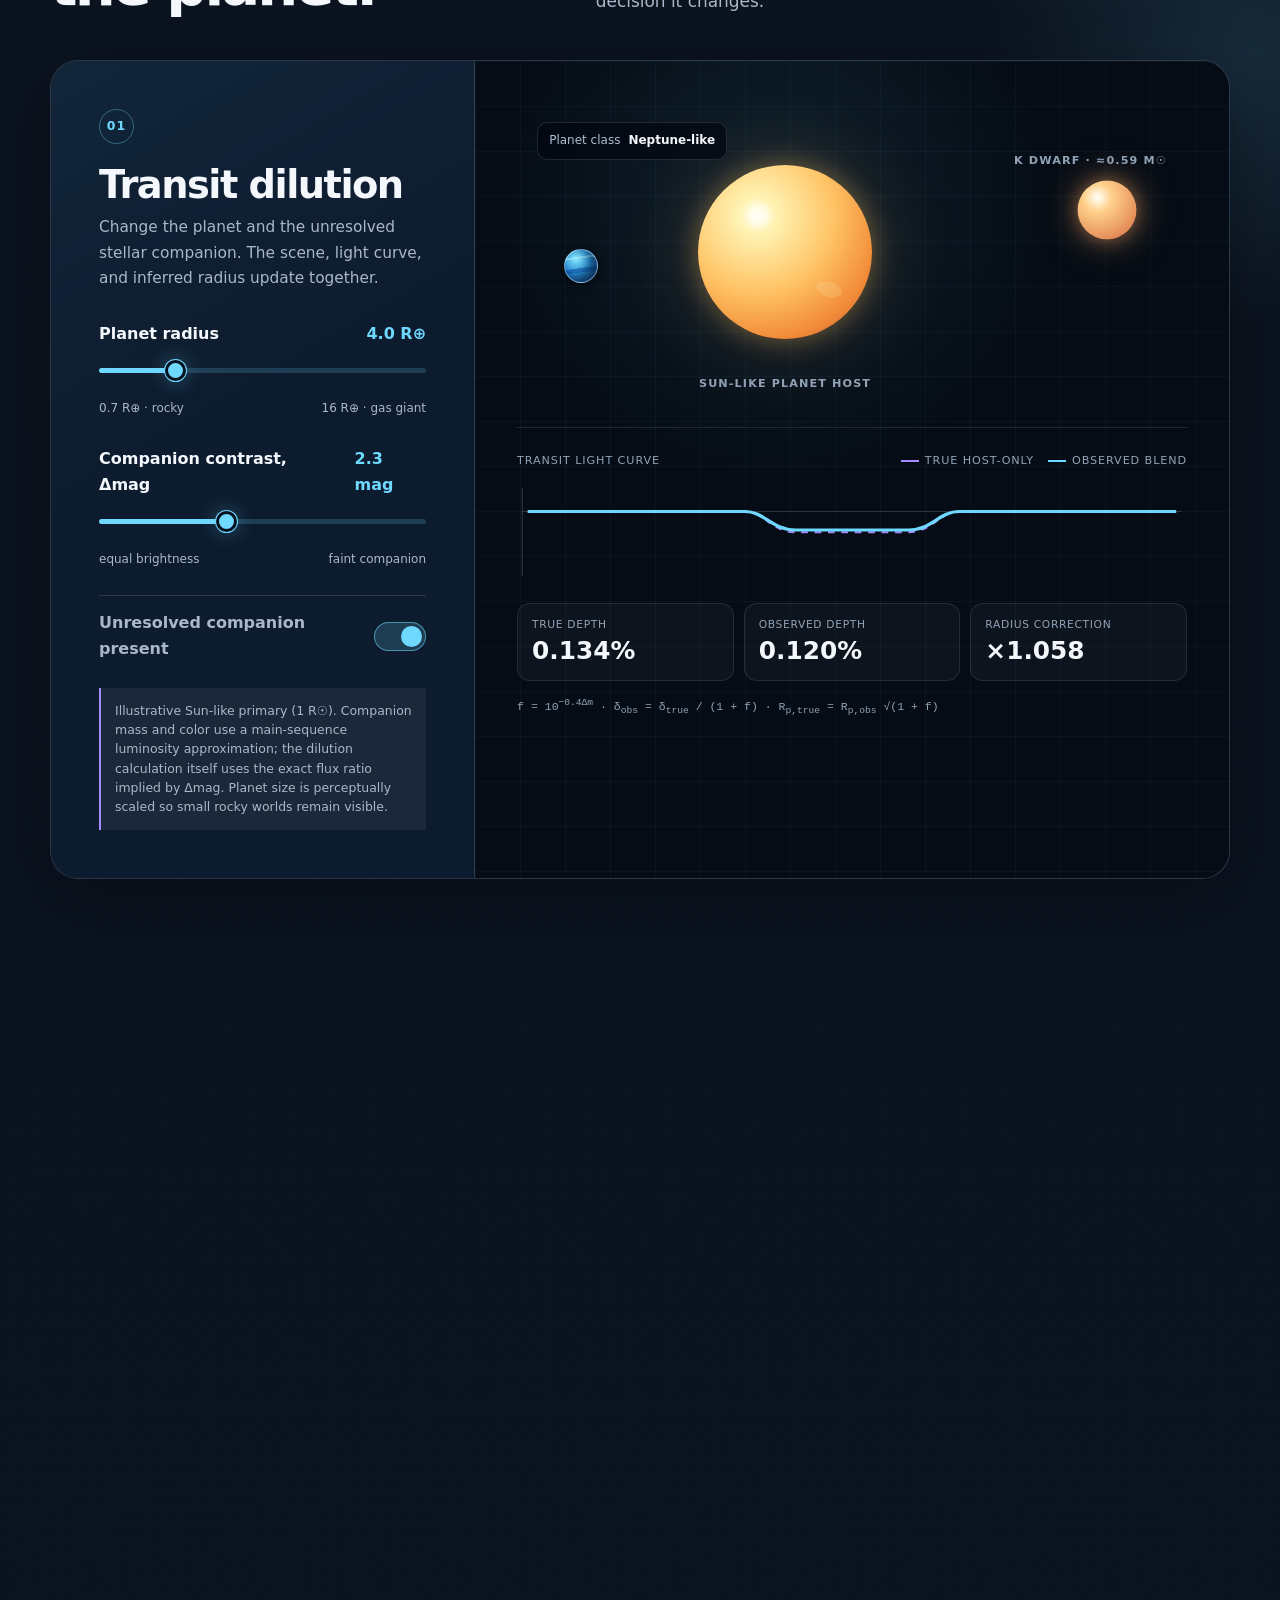
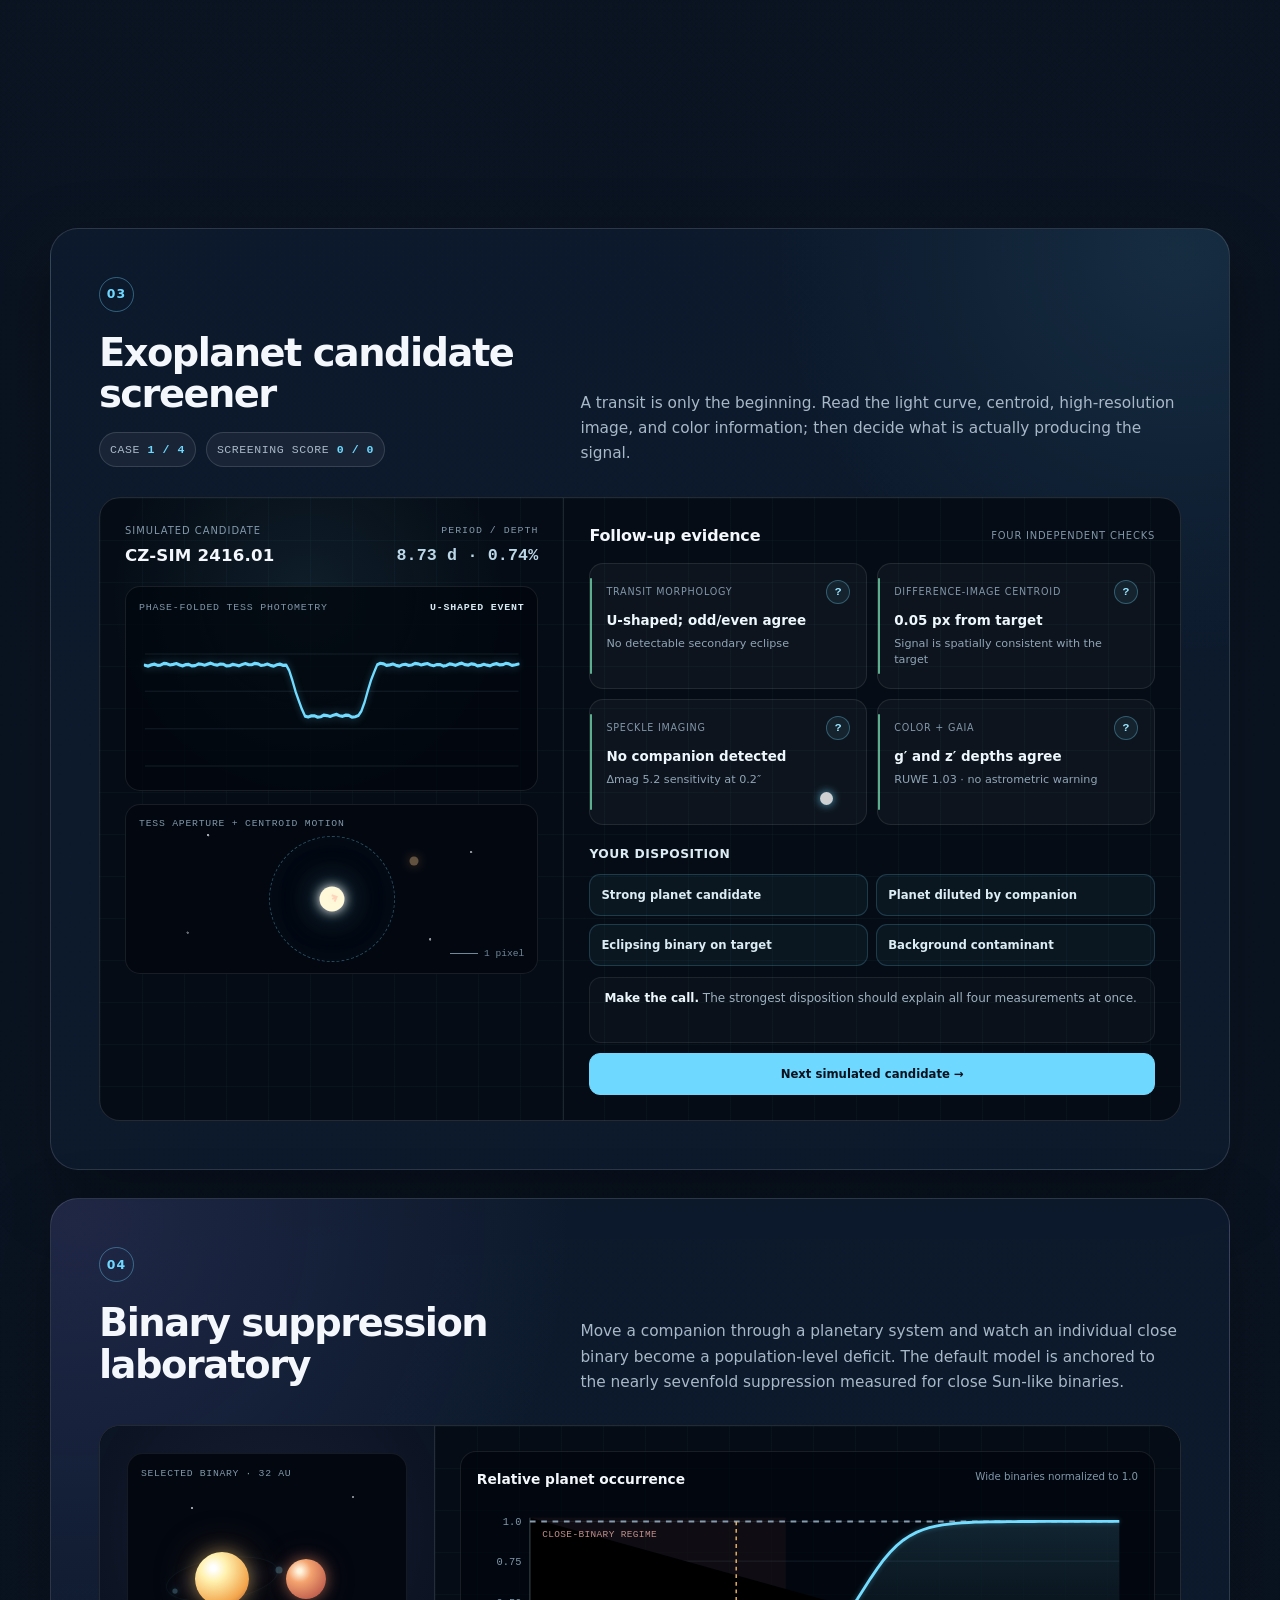
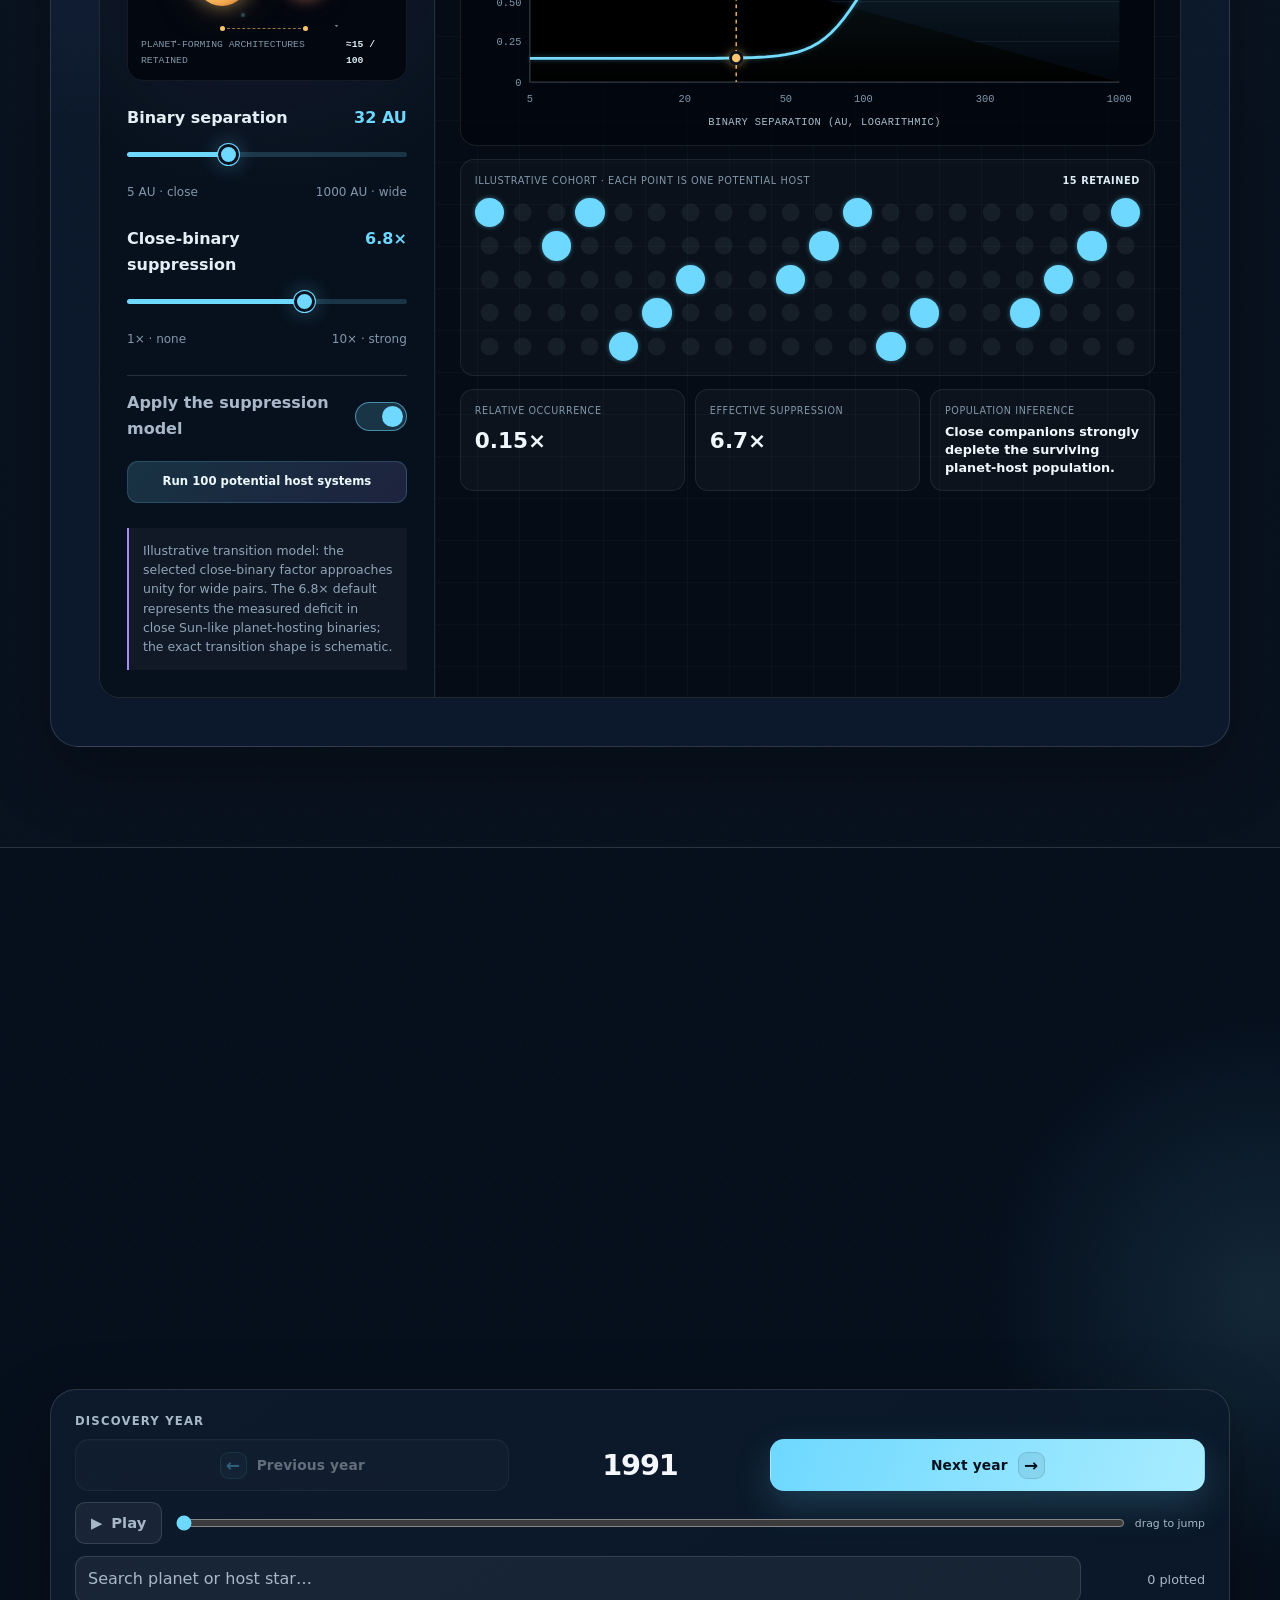
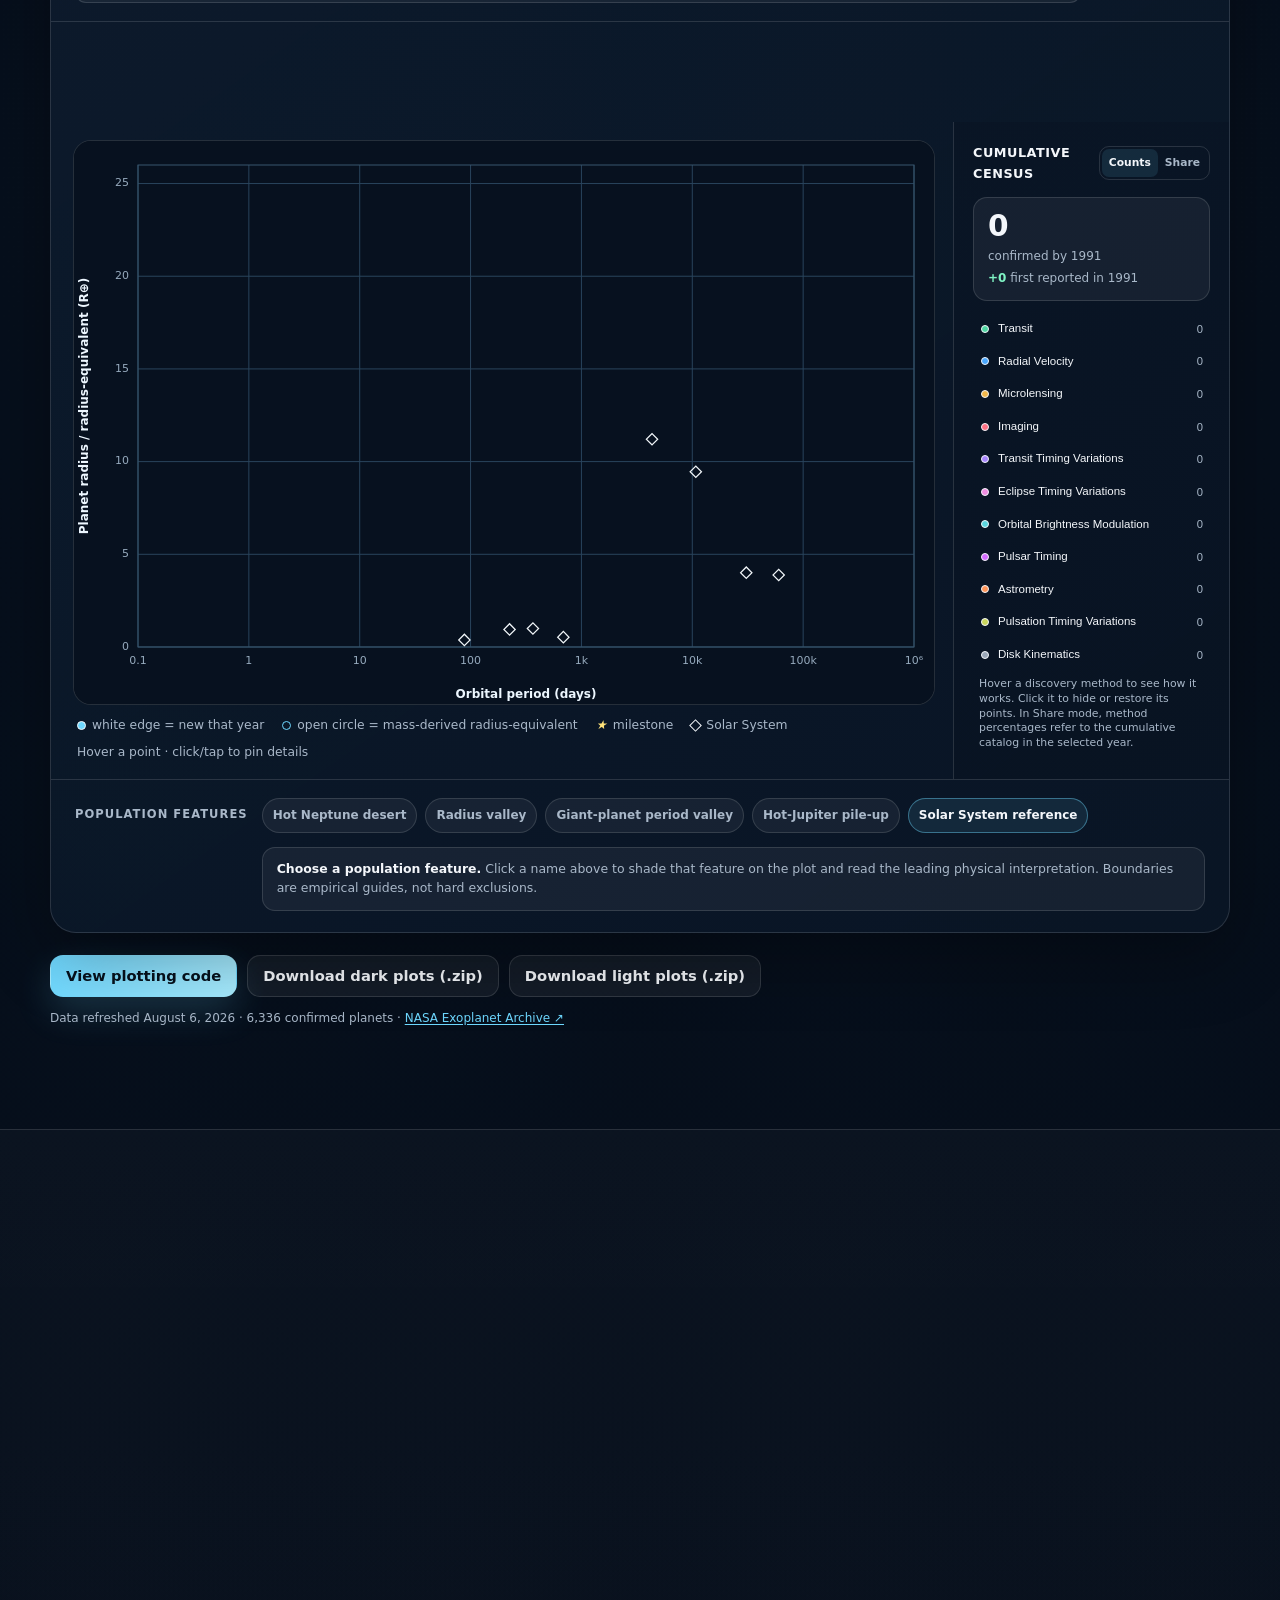
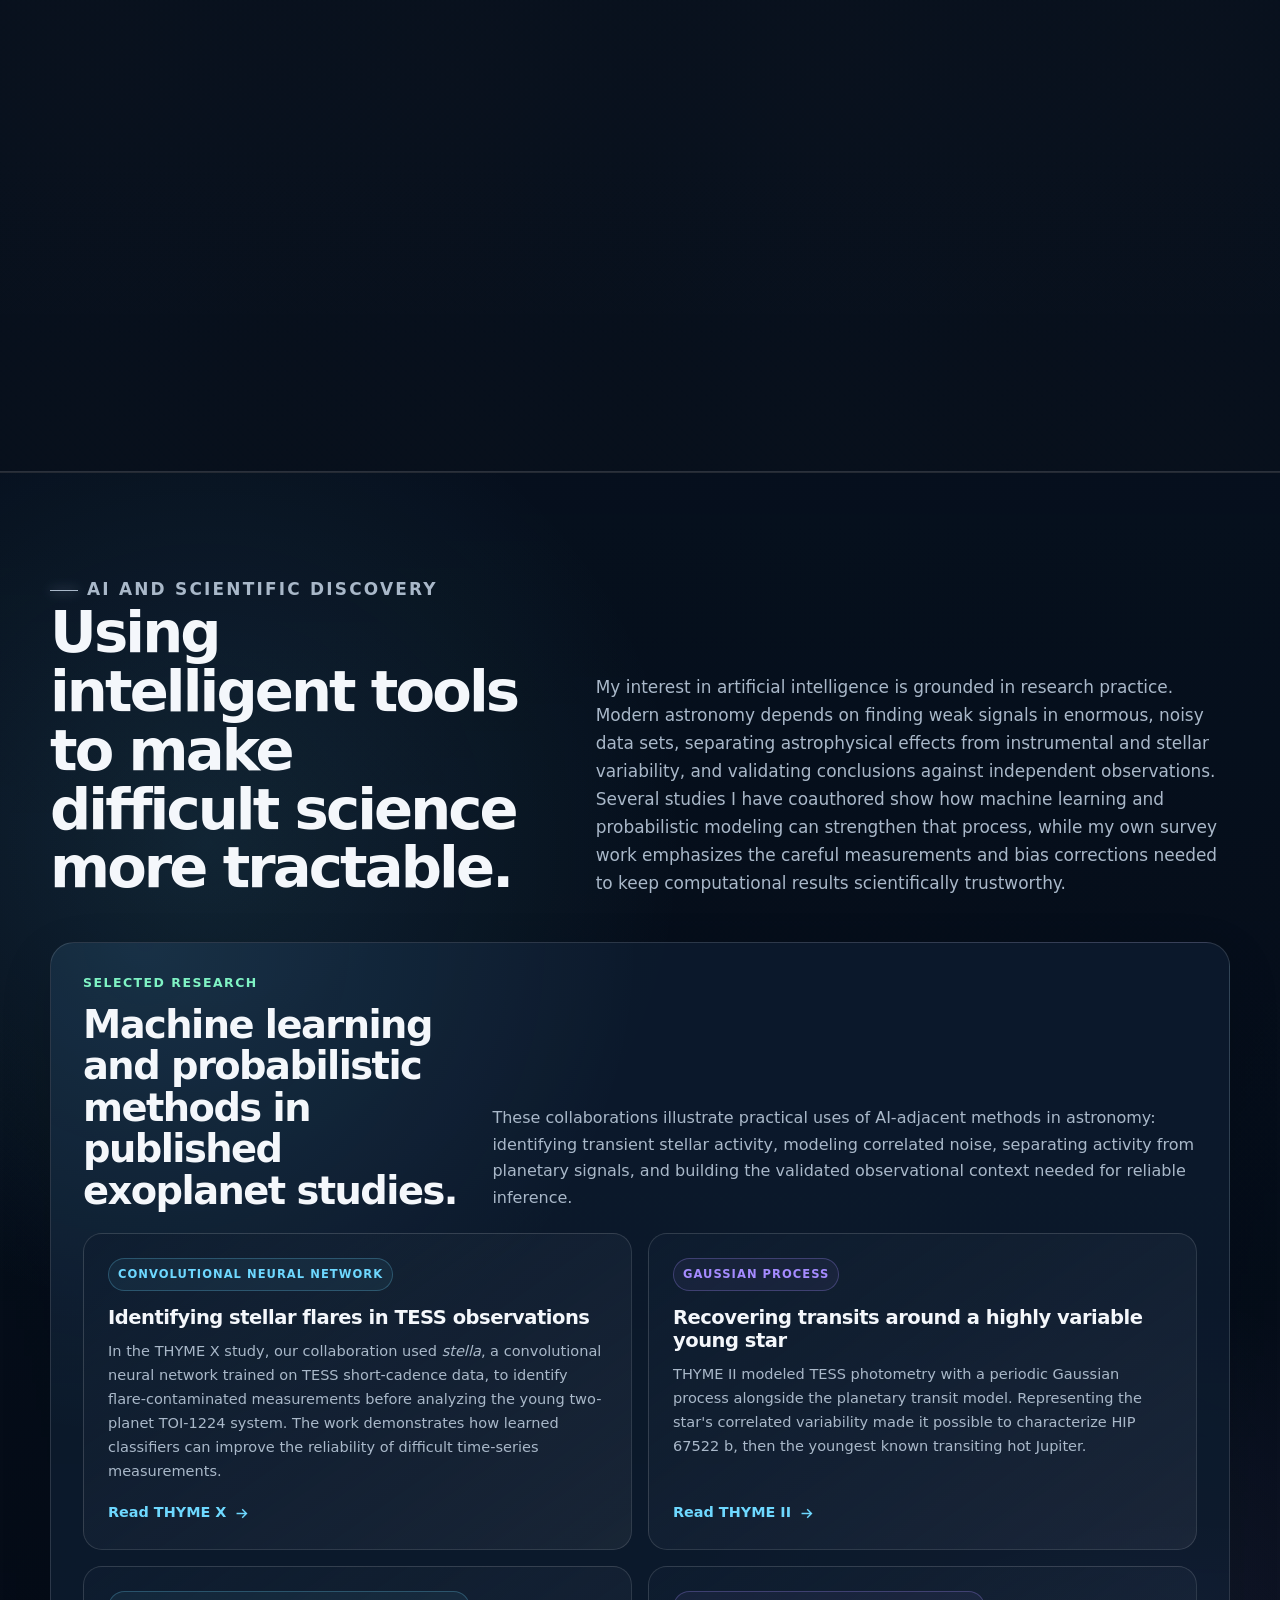
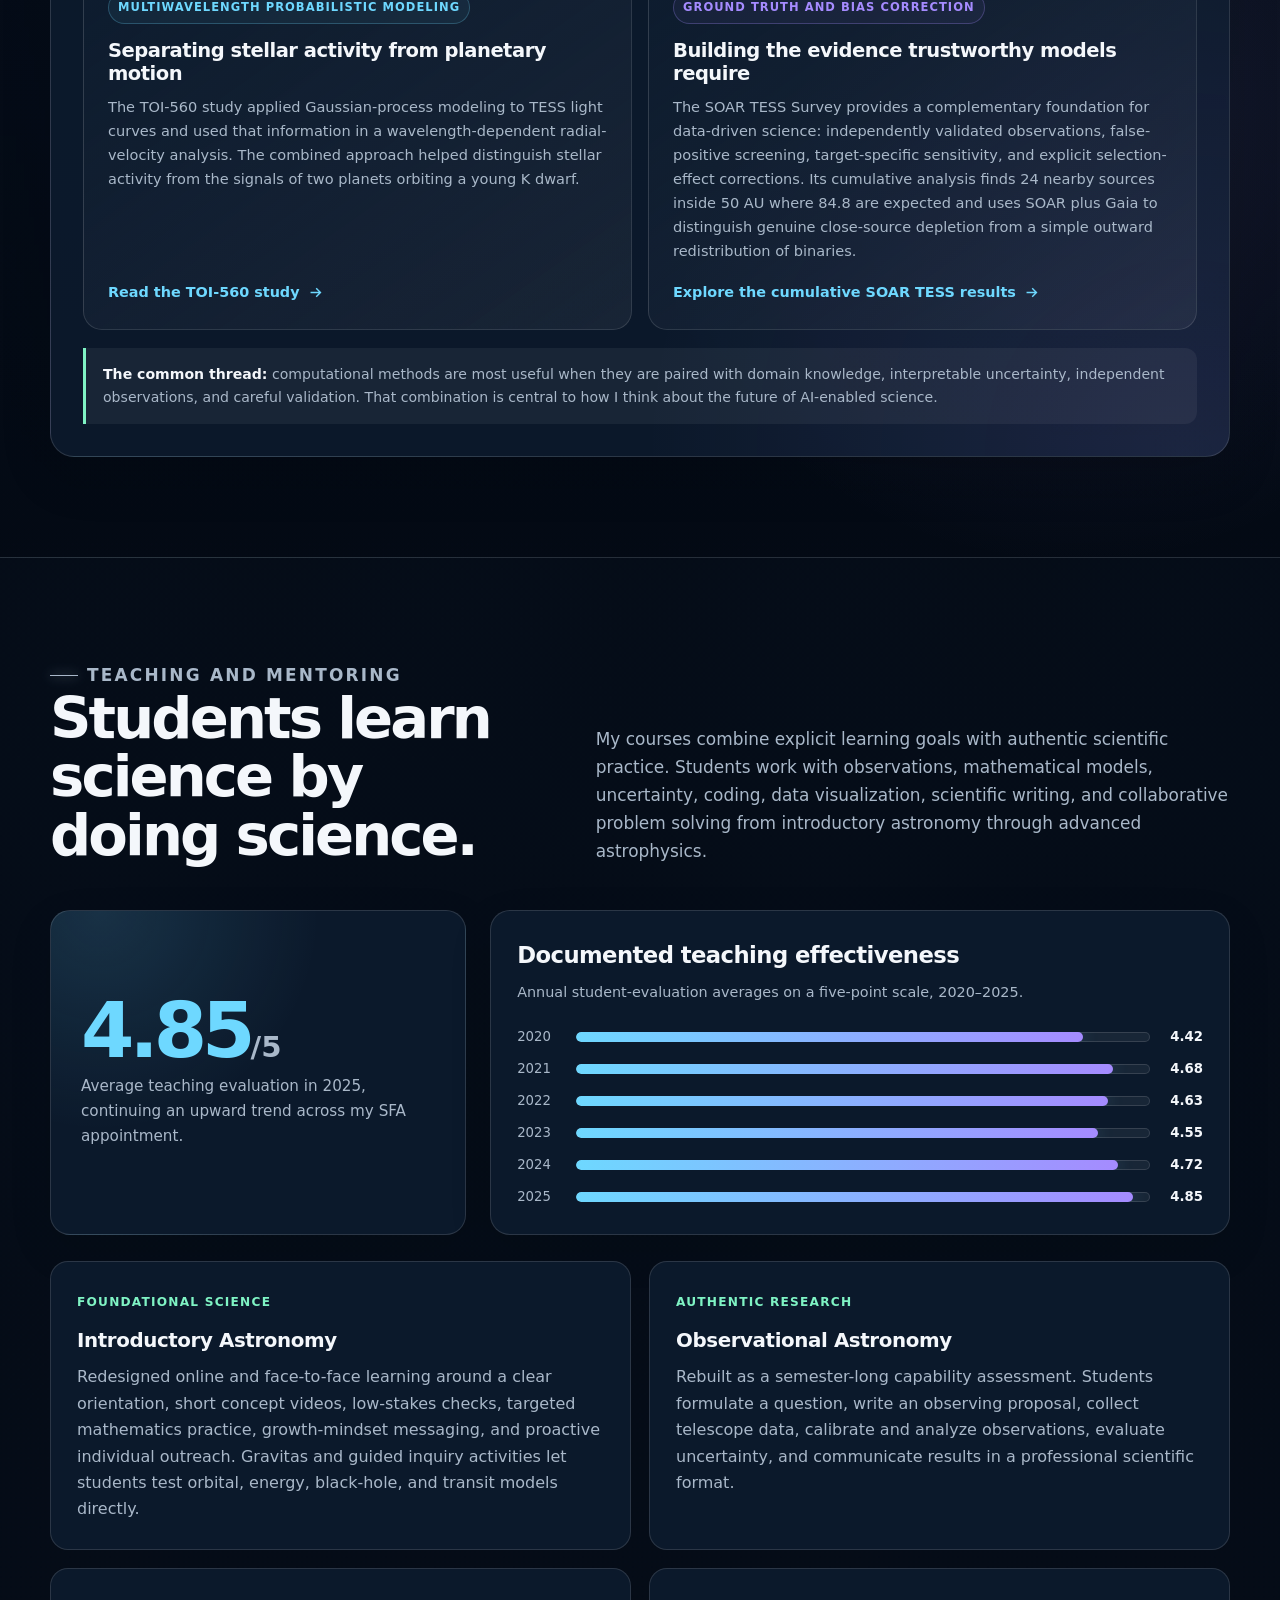
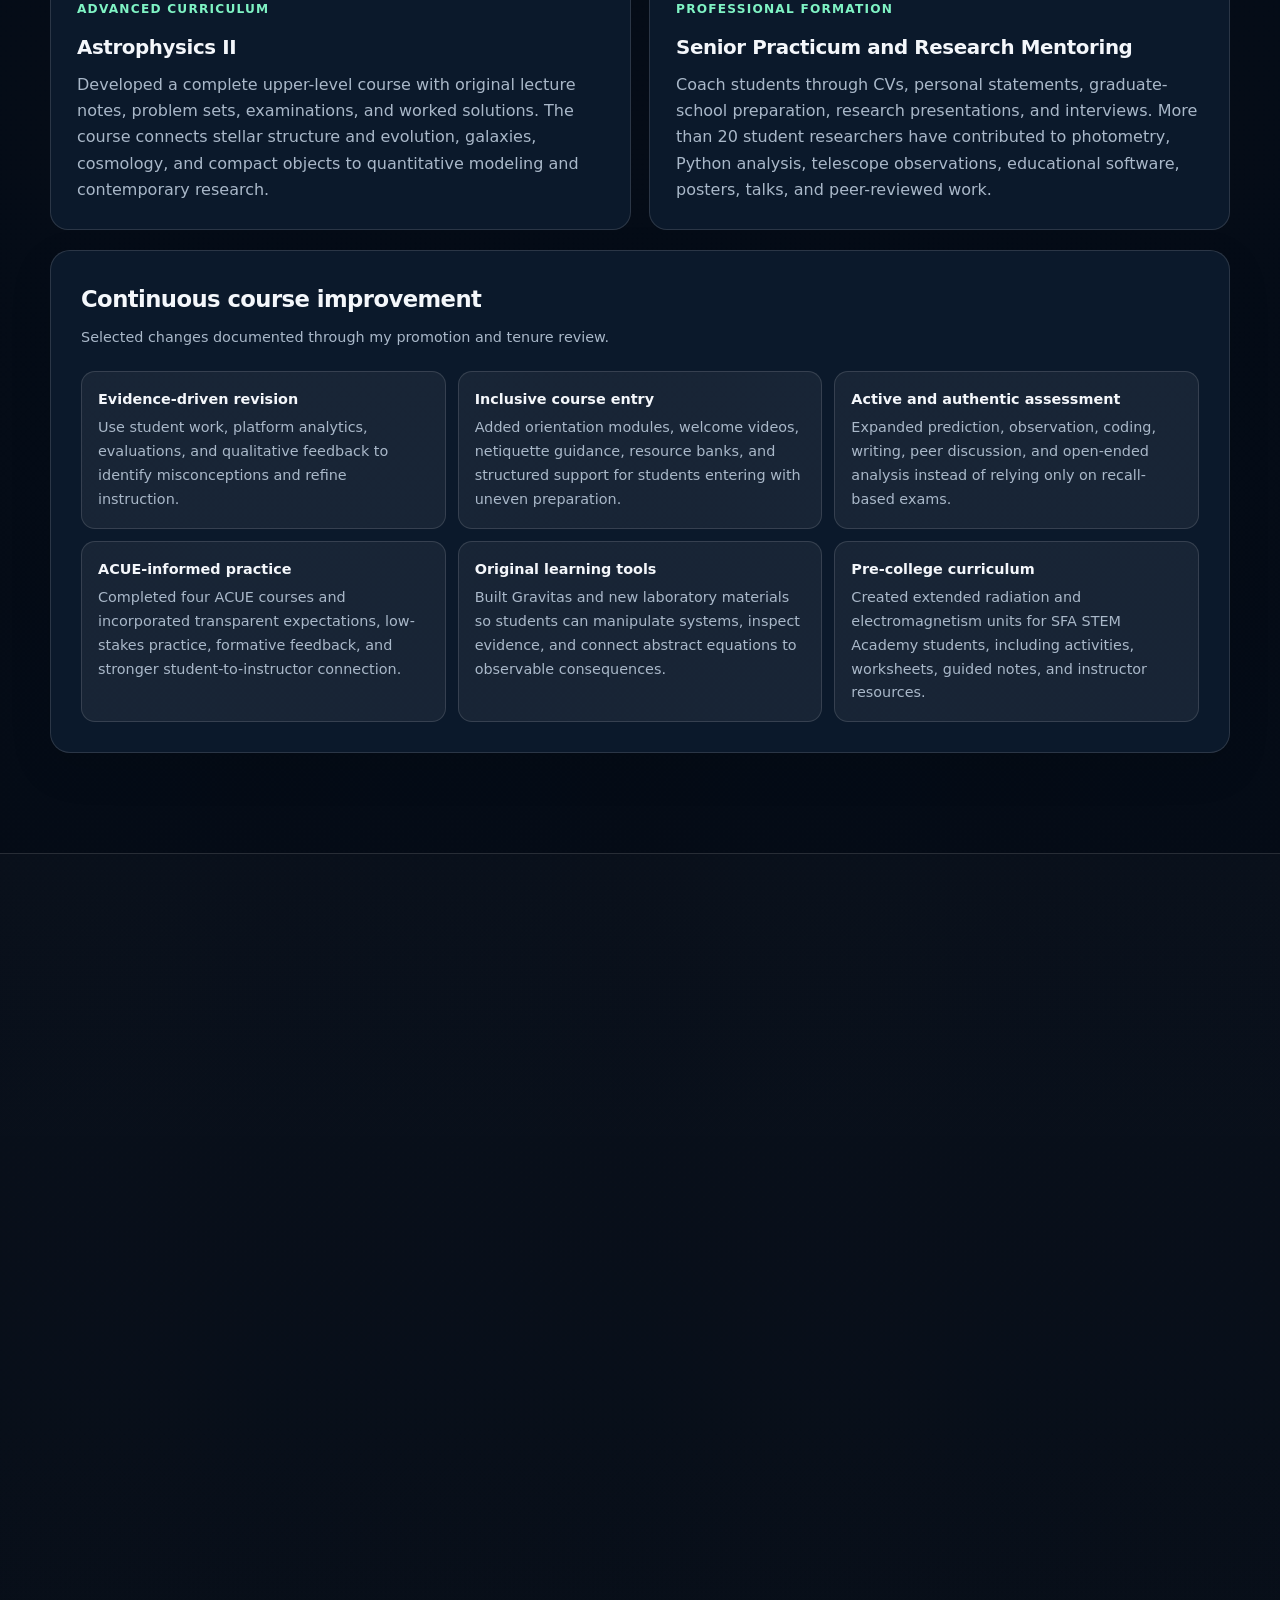
==== commit 72fe135a: "Add files via upload" ====
--- a/index.html
+++ b/index.html
@@ -646,20 +646,6 @@
       font-size: .7rem;
       line-height: 1.35;
     }
-
-    .soar-survey-copy > .survey-award {
-      max-width: none;
-      margin-top: 16px;
-      padding: 12px 14px;
-      border: 1px solid rgba(127,243,196,.22);
-      border-radius: 12px;
-      background: rgba(127,243,196,.045);
-      color: var(--muted);
-      font-size: .82rem;
-      line-height: 1.5;
-    }
-
-    .survey-award strong { color: var(--accent-3); }
 
     .card-links {
       display: flex;
@@ -5037,14 +5023,13 @@
 <p class="card-kicker">Flagship survey</p>
 <h3>SOAR TESS Survey</h3>
 <p>
-                Speckle imaging with the 4.1-meter SOAR telescope resolves stellar neighbors hidden in TESS light curves, corrects planet radii for blended light, and reveals how close binaries reshape the detected planet population.
+                Speckle imaging with the 4.1-meter SOAR telescope resolves stellar neighbors hidden in TESS light curves, corrects planet radii for blended light, and reveals how close binaries reshape the detected planet population. Follow-up will continue with Robo-AO 2, extending the survey to dual-band visible and near-infrared imaging.
               </p>
 <div class="survey-metrics" role="list" aria-label="SOAR TESS Survey highlights">
 <div class="survey-metric" role="listitem"><strong>2,982</strong><span>unique targets in the cumulative survey</span></div>
 <div class="survey-metric" role="listitem"><strong>731</strong><span>latest-epoch source detections</span></div>
 <div class="survey-metric" role="listitem"><strong>3.5×</strong><span>fewer sources inside 50 AU than expected</span></div>
 </div>
-<p class="survey-award"><strong>NASA TESS Cycle 9 selection:</strong> the Robo-AO-2 continuation of the survey has been invited to submit a Phase 2 budget of up to $162,000; the formal award remains pending.</p>
 <div class="card-links">
 <a class="text-link" href="soar-tess/">
                 Explore the SOAR TESS Survey
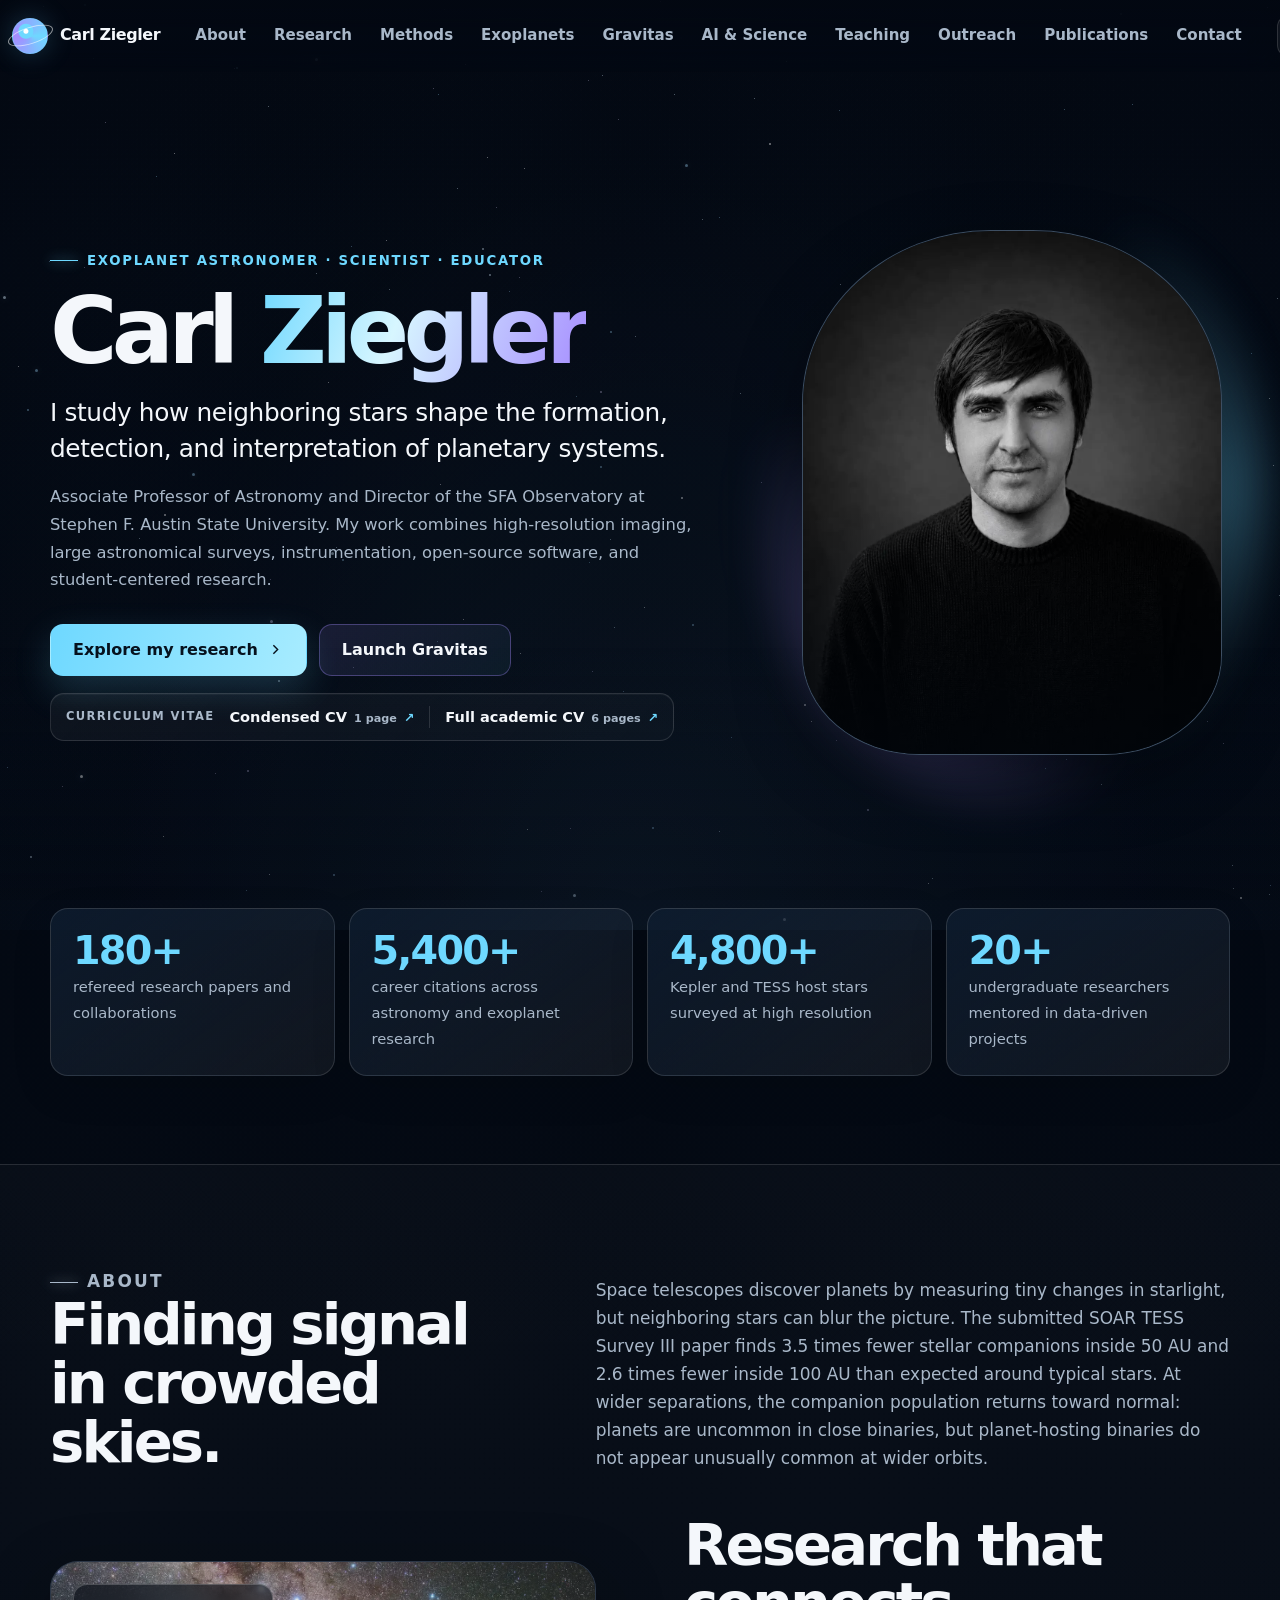
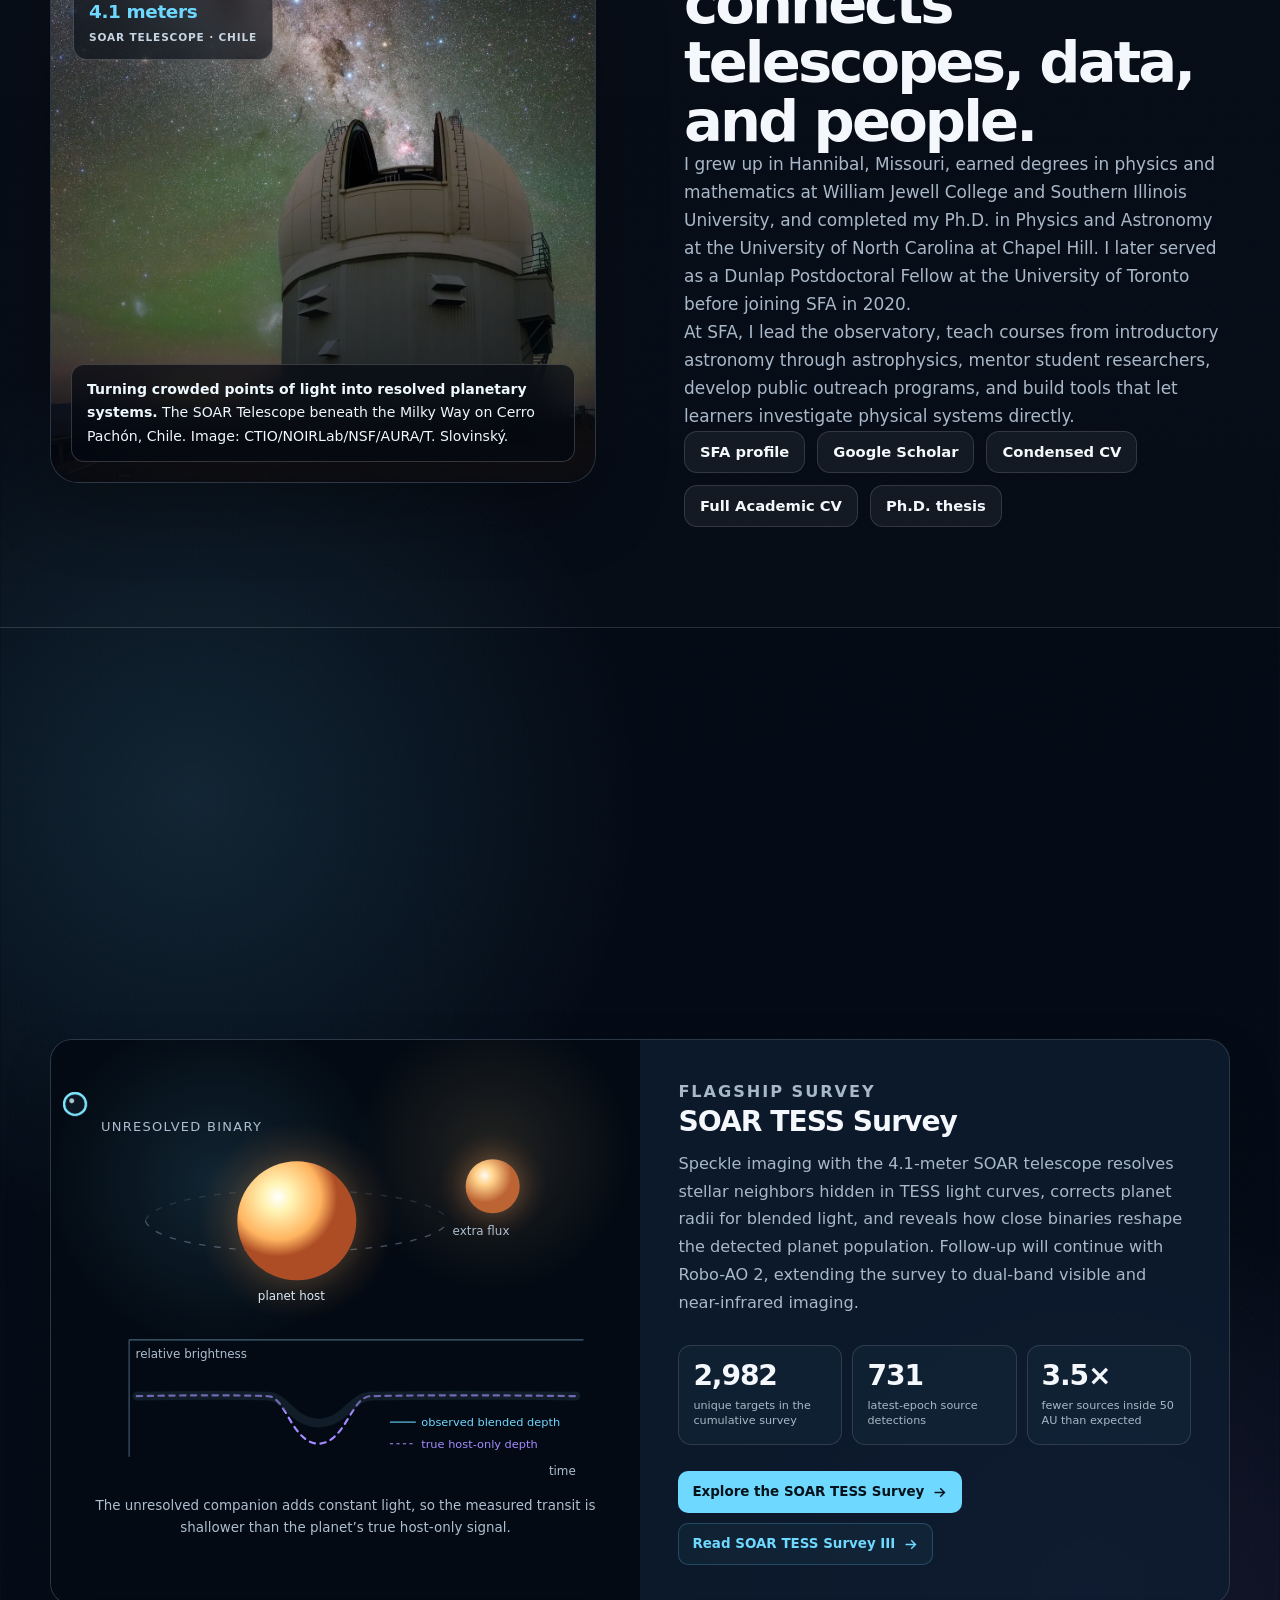
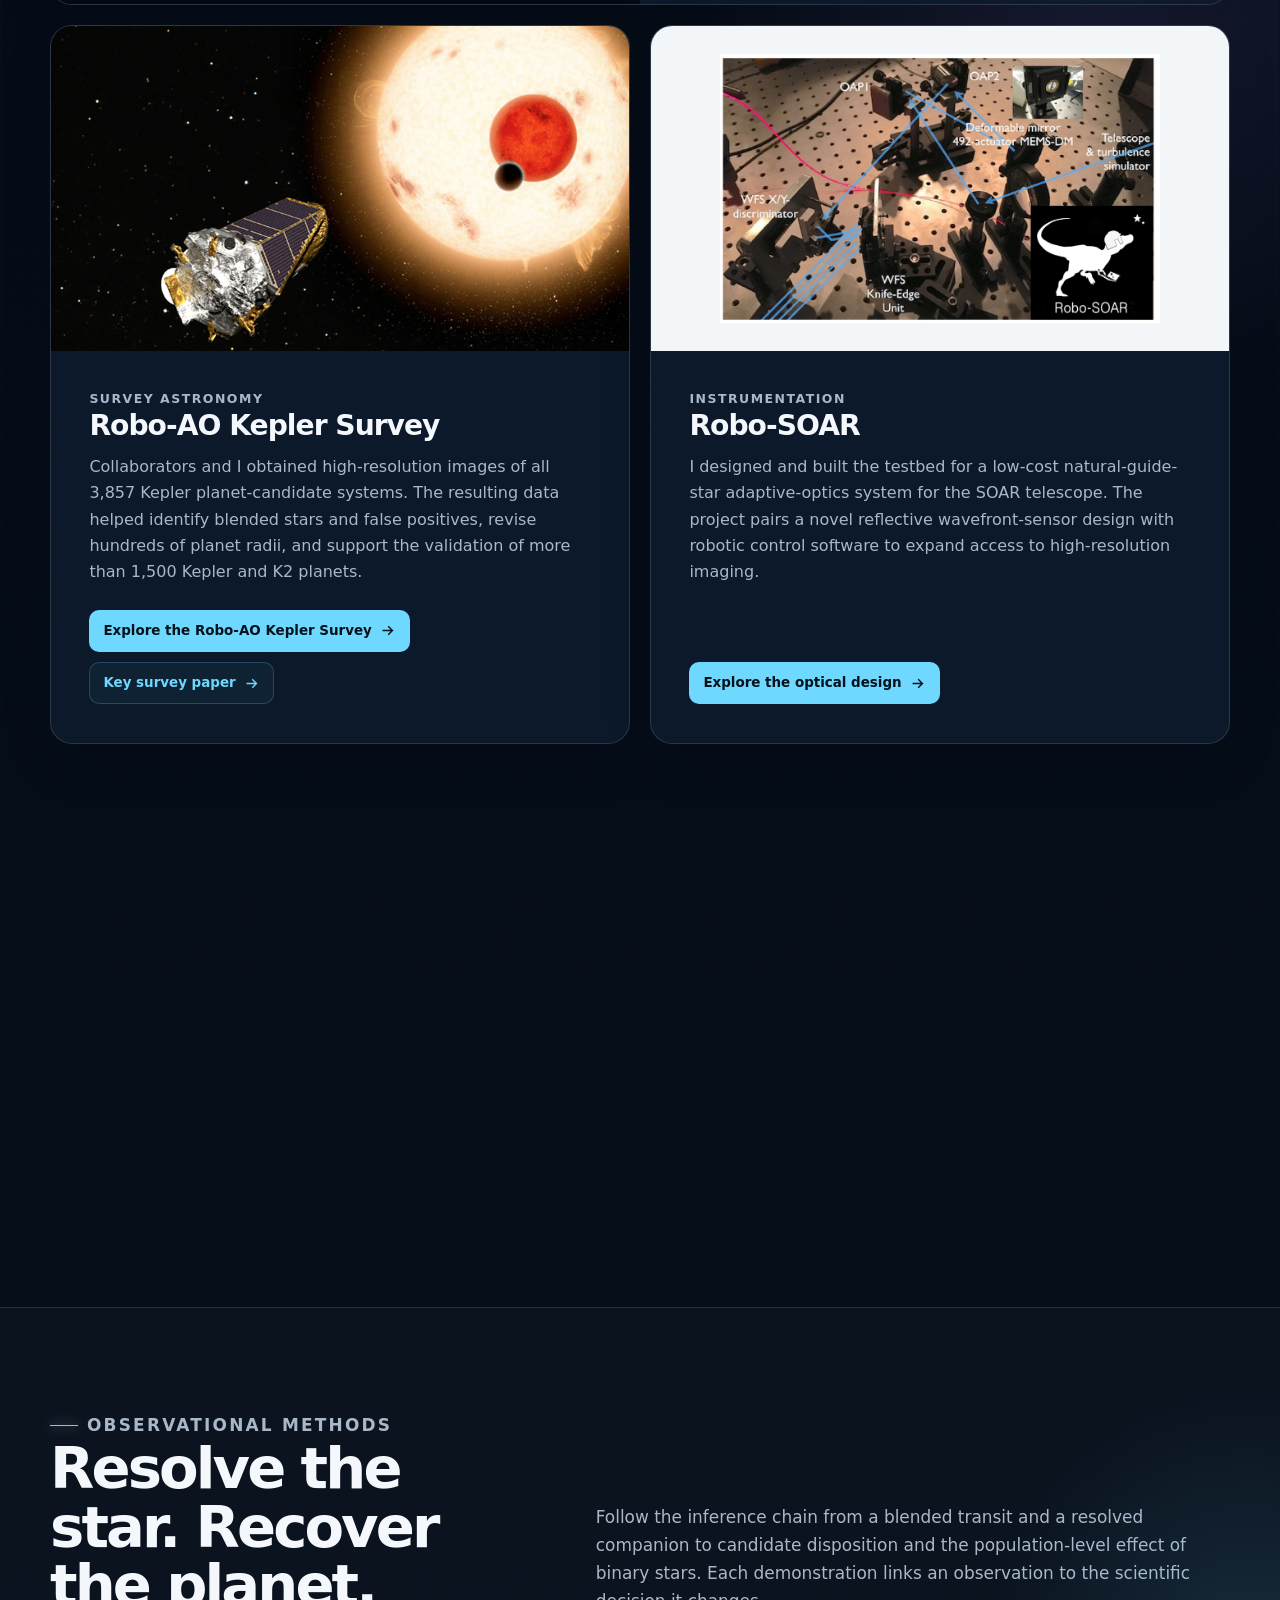
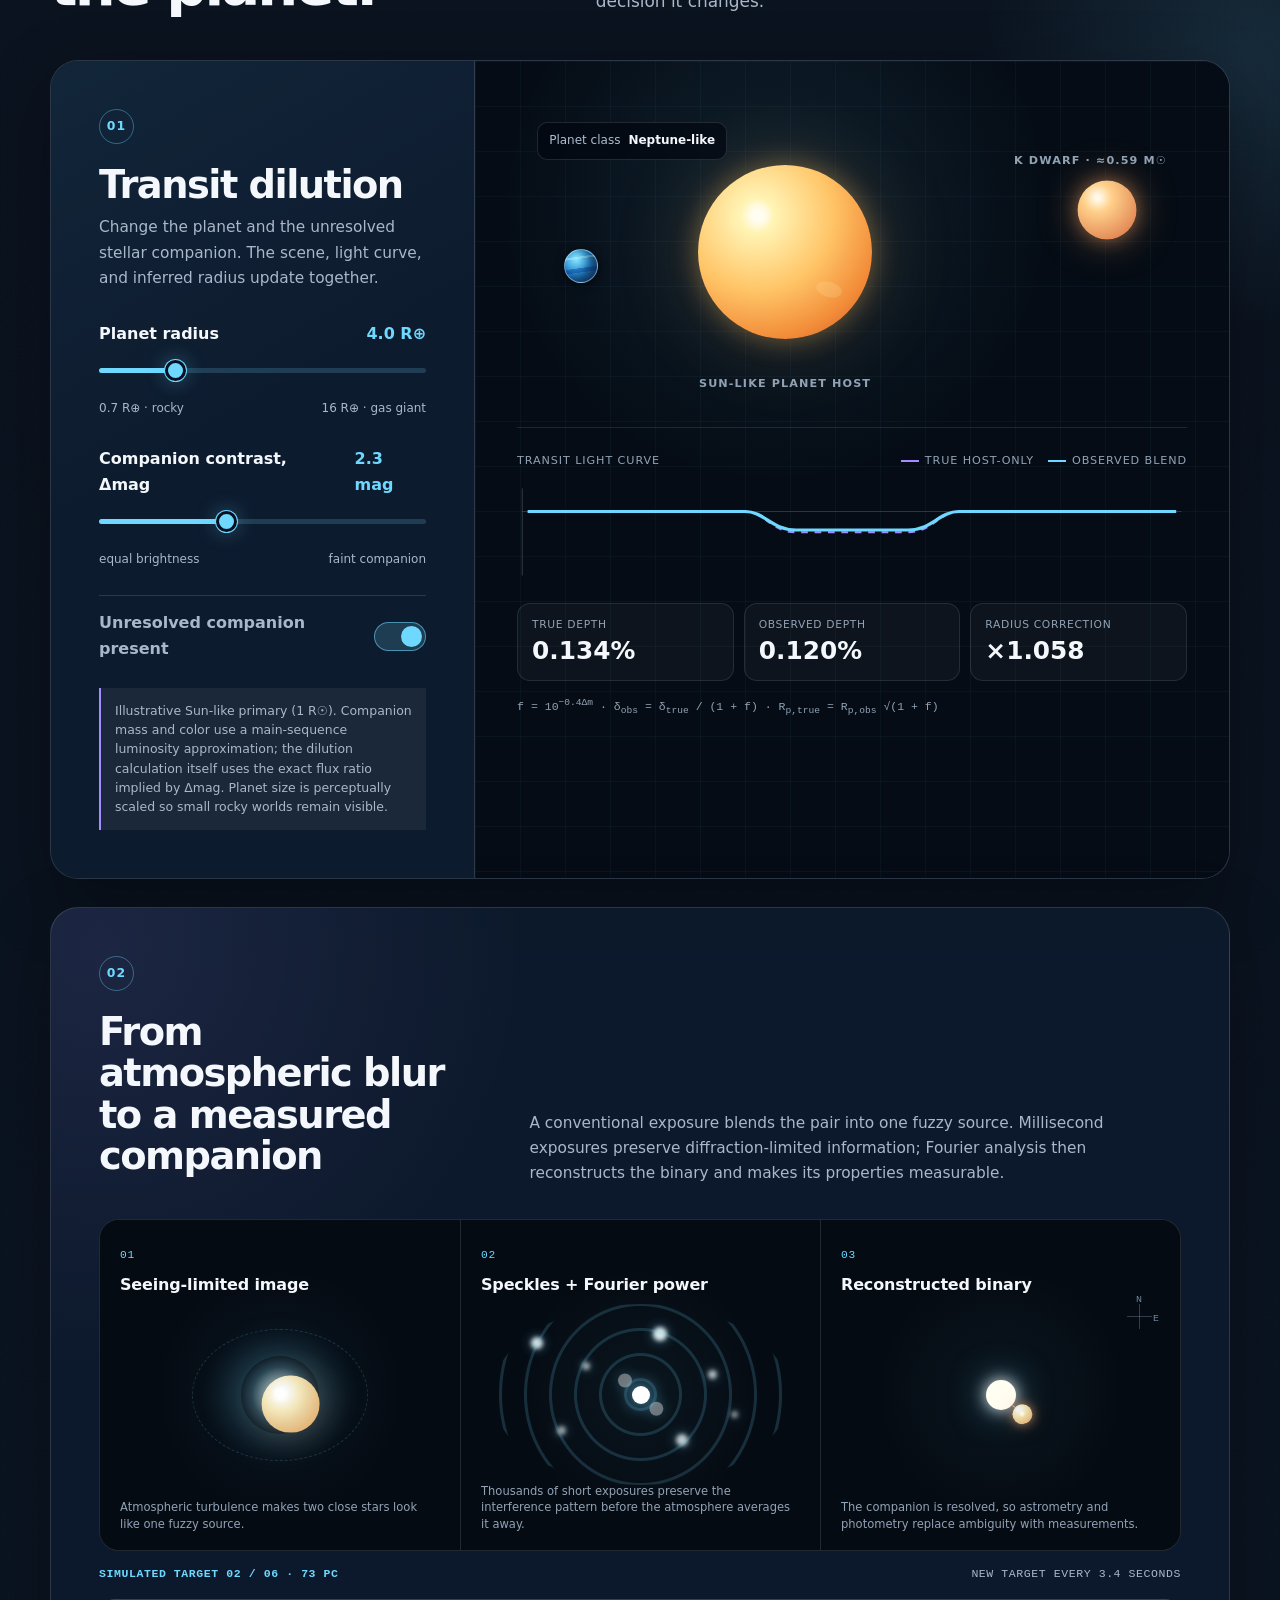
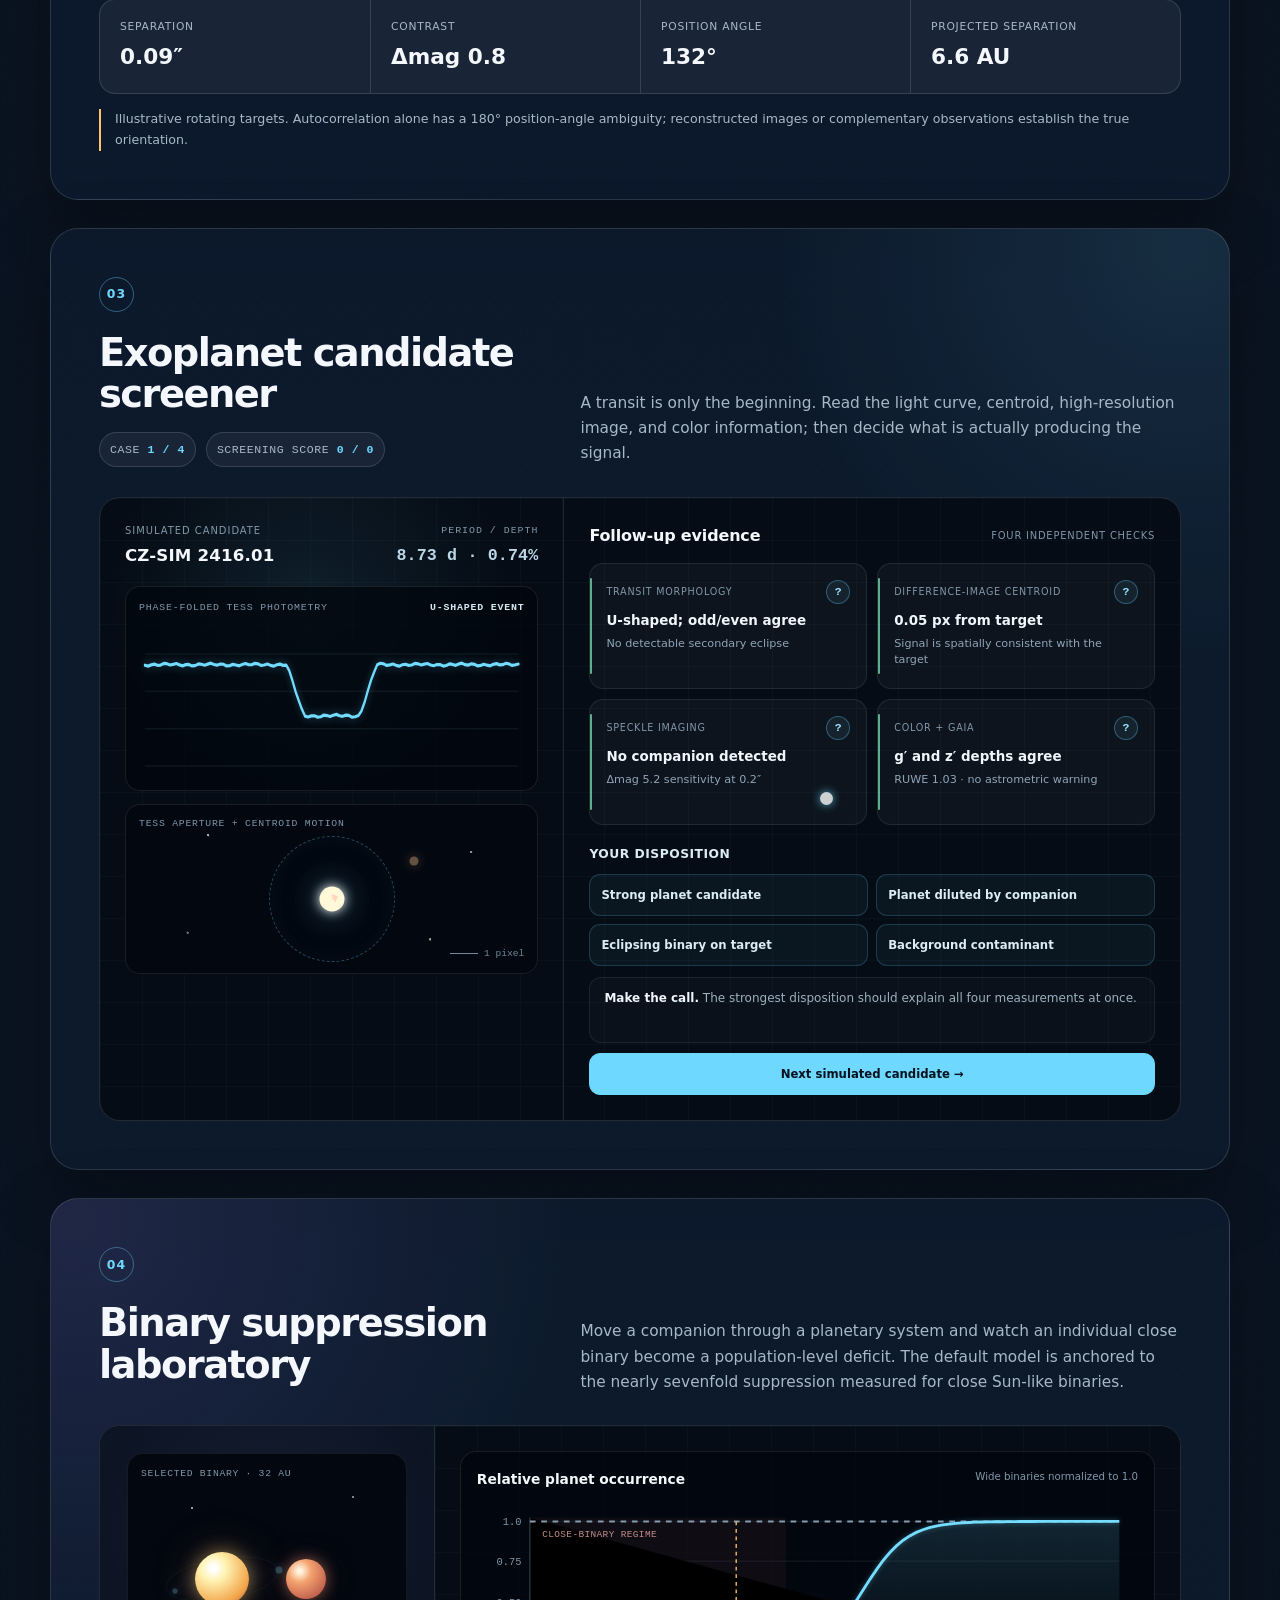
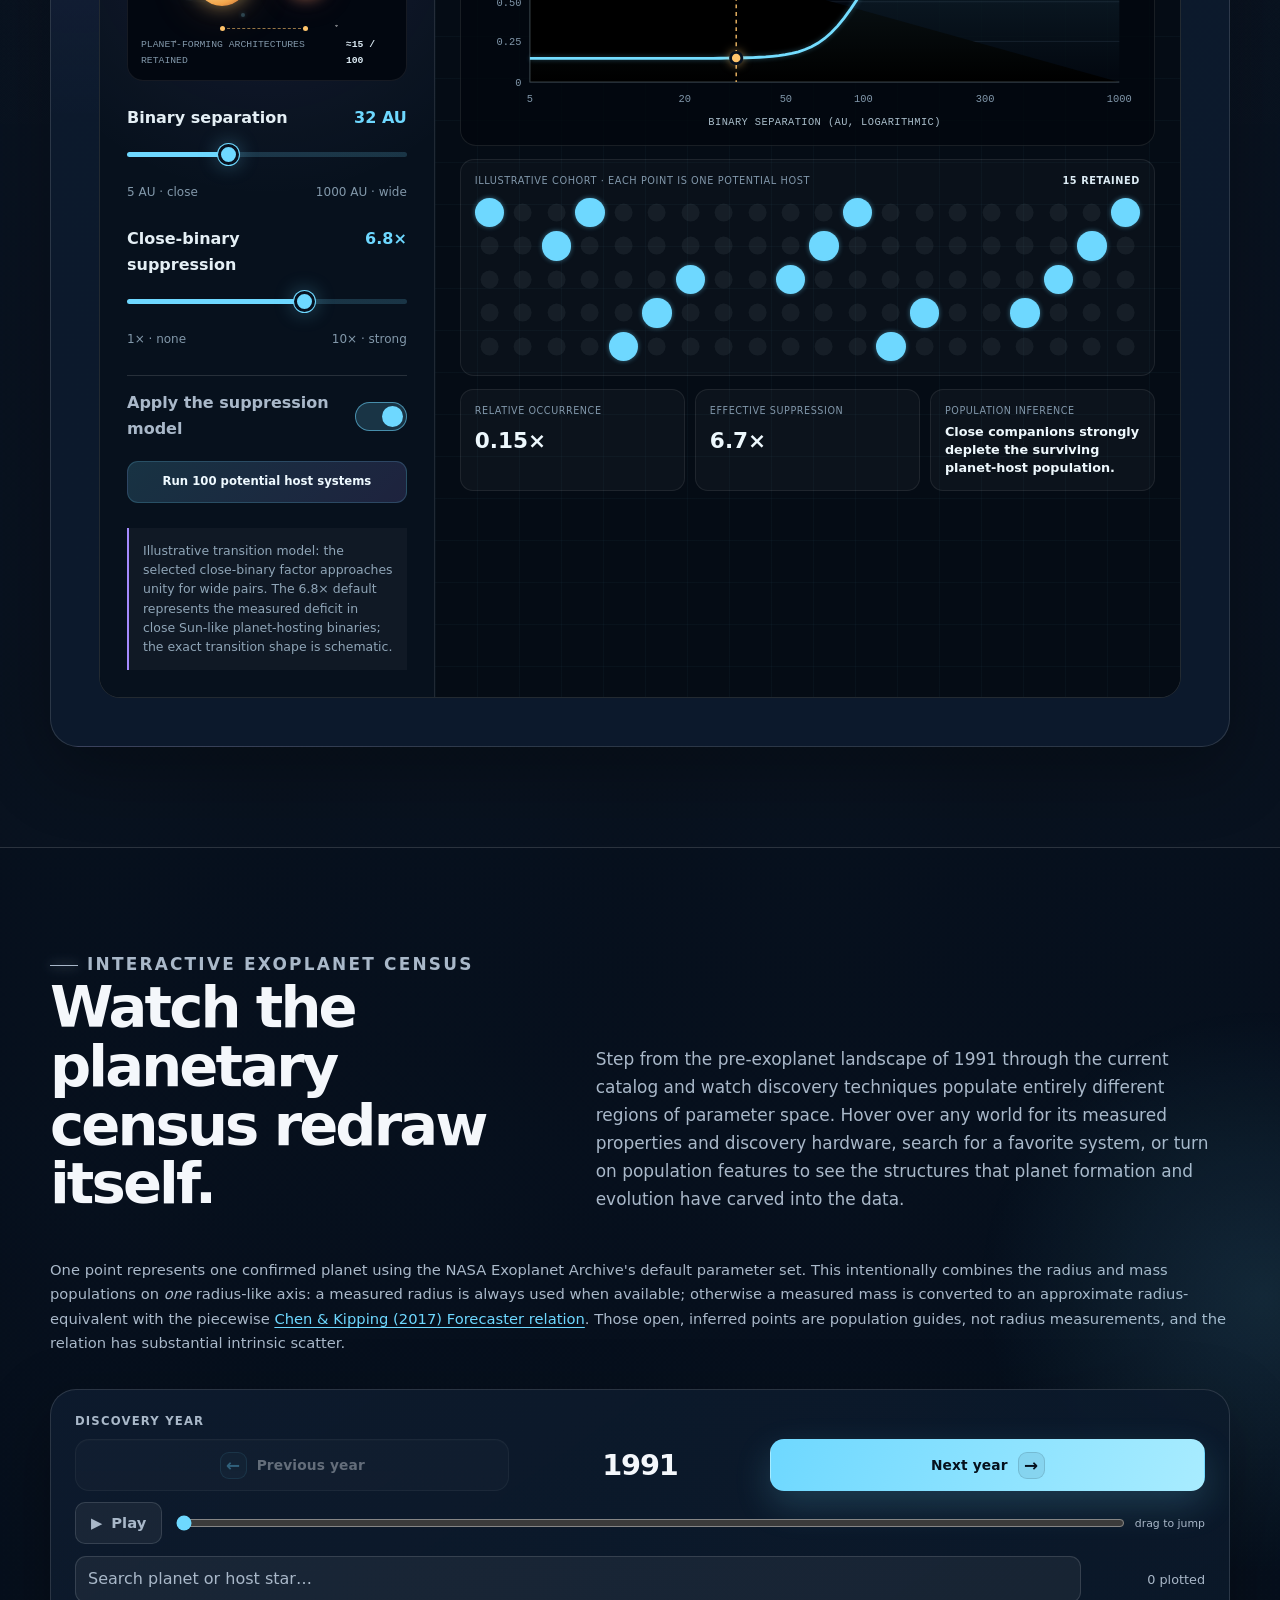
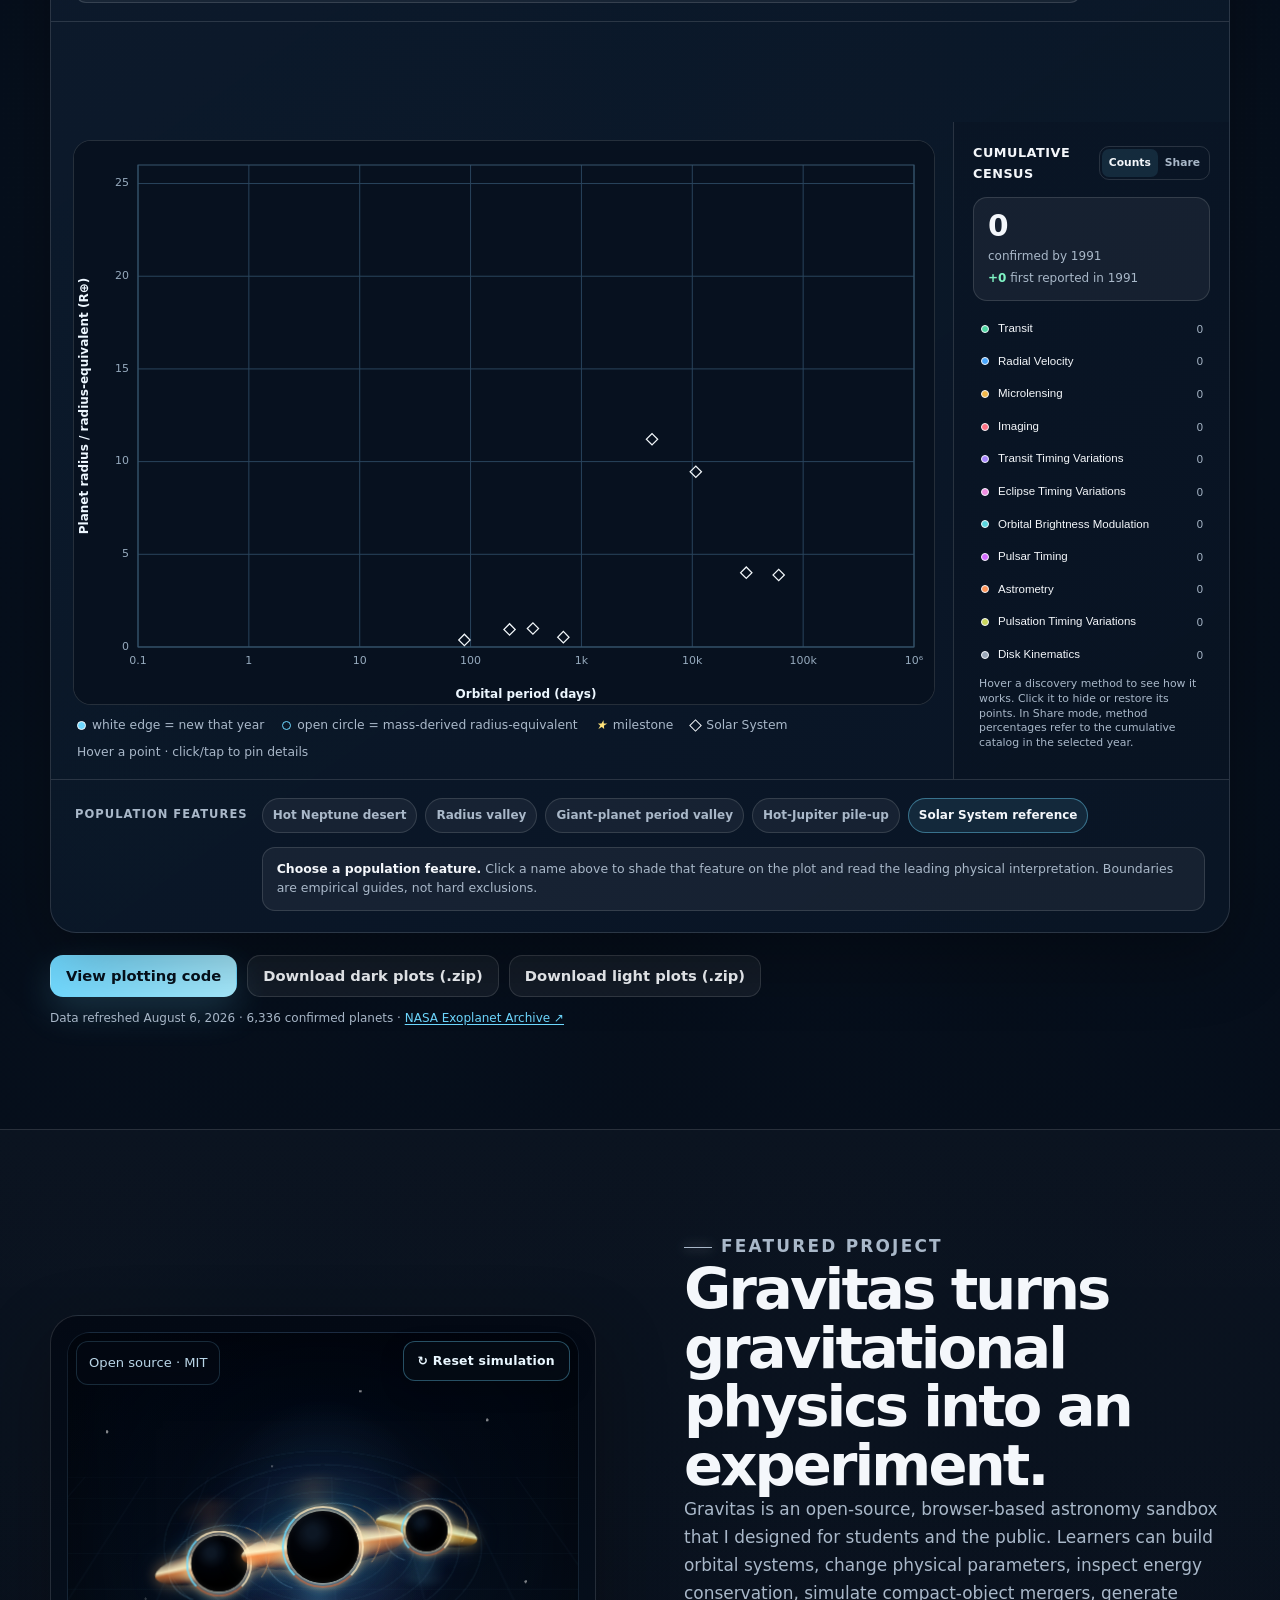
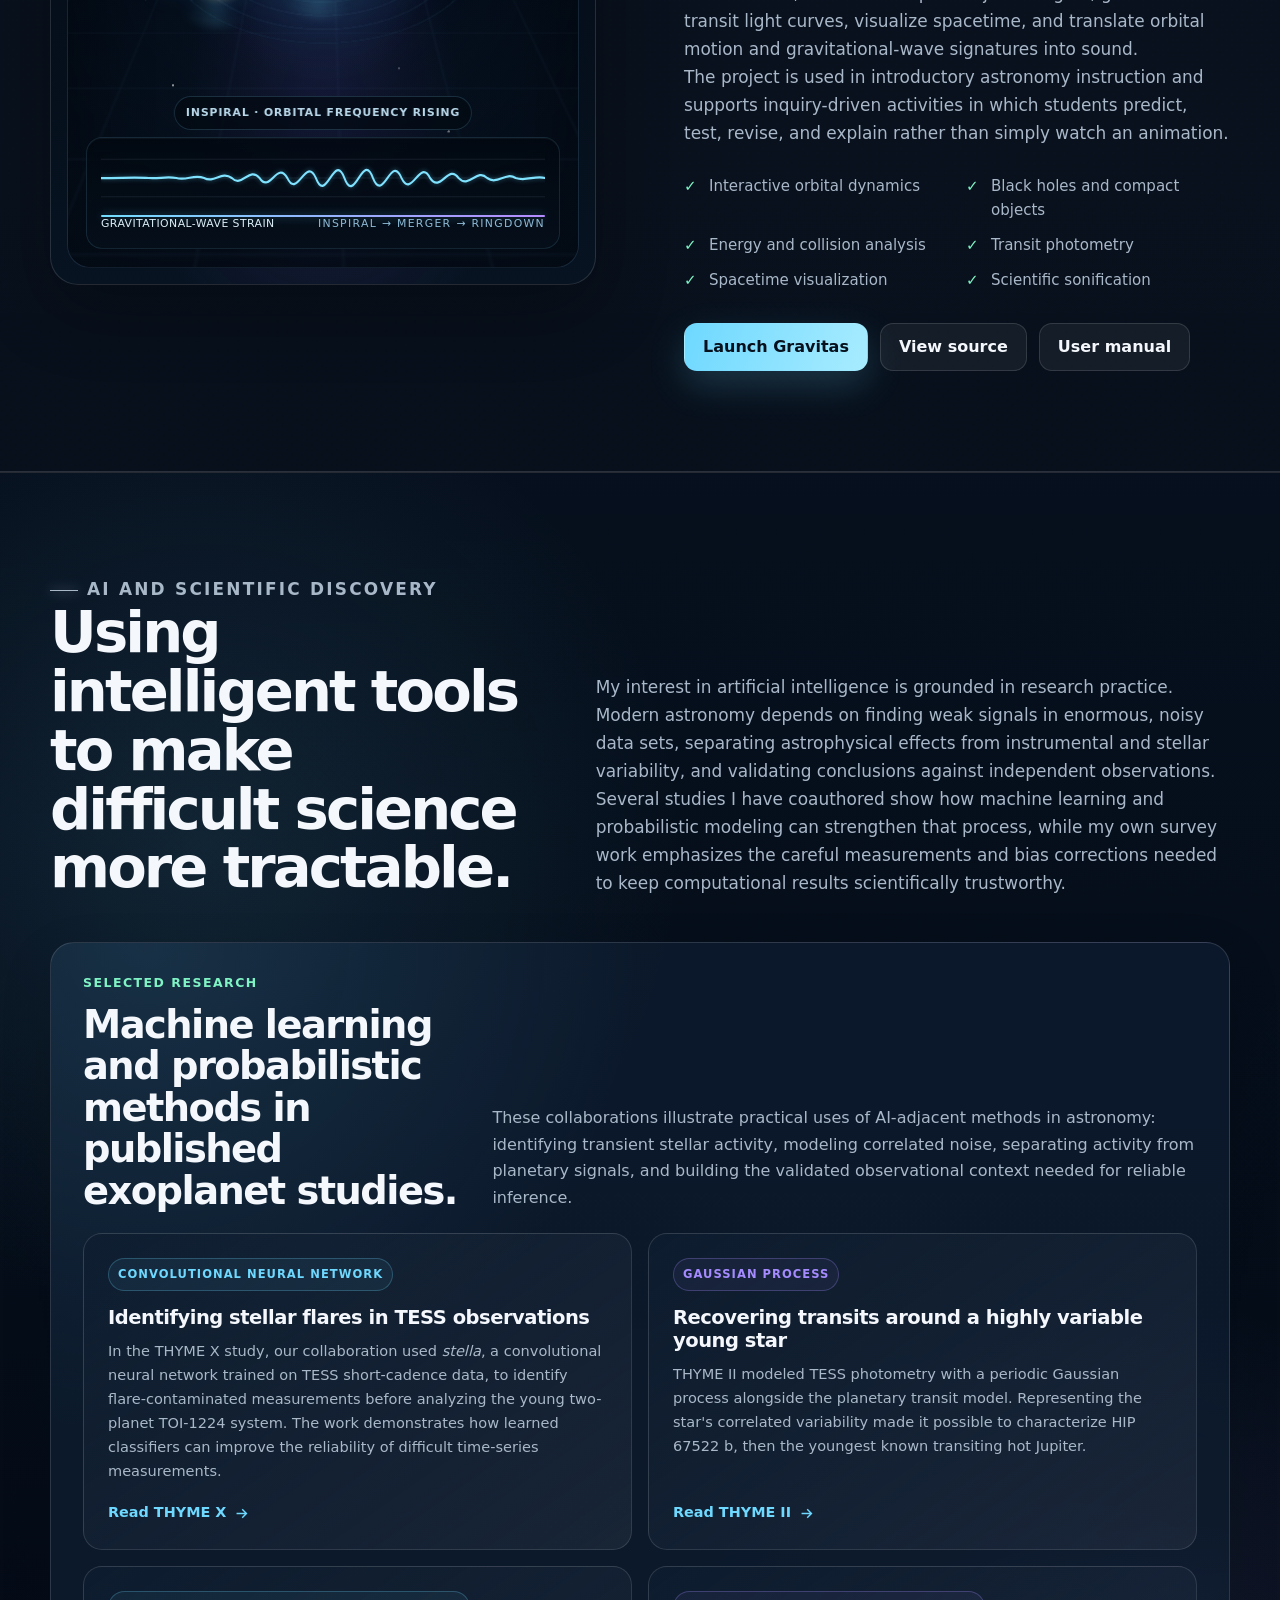
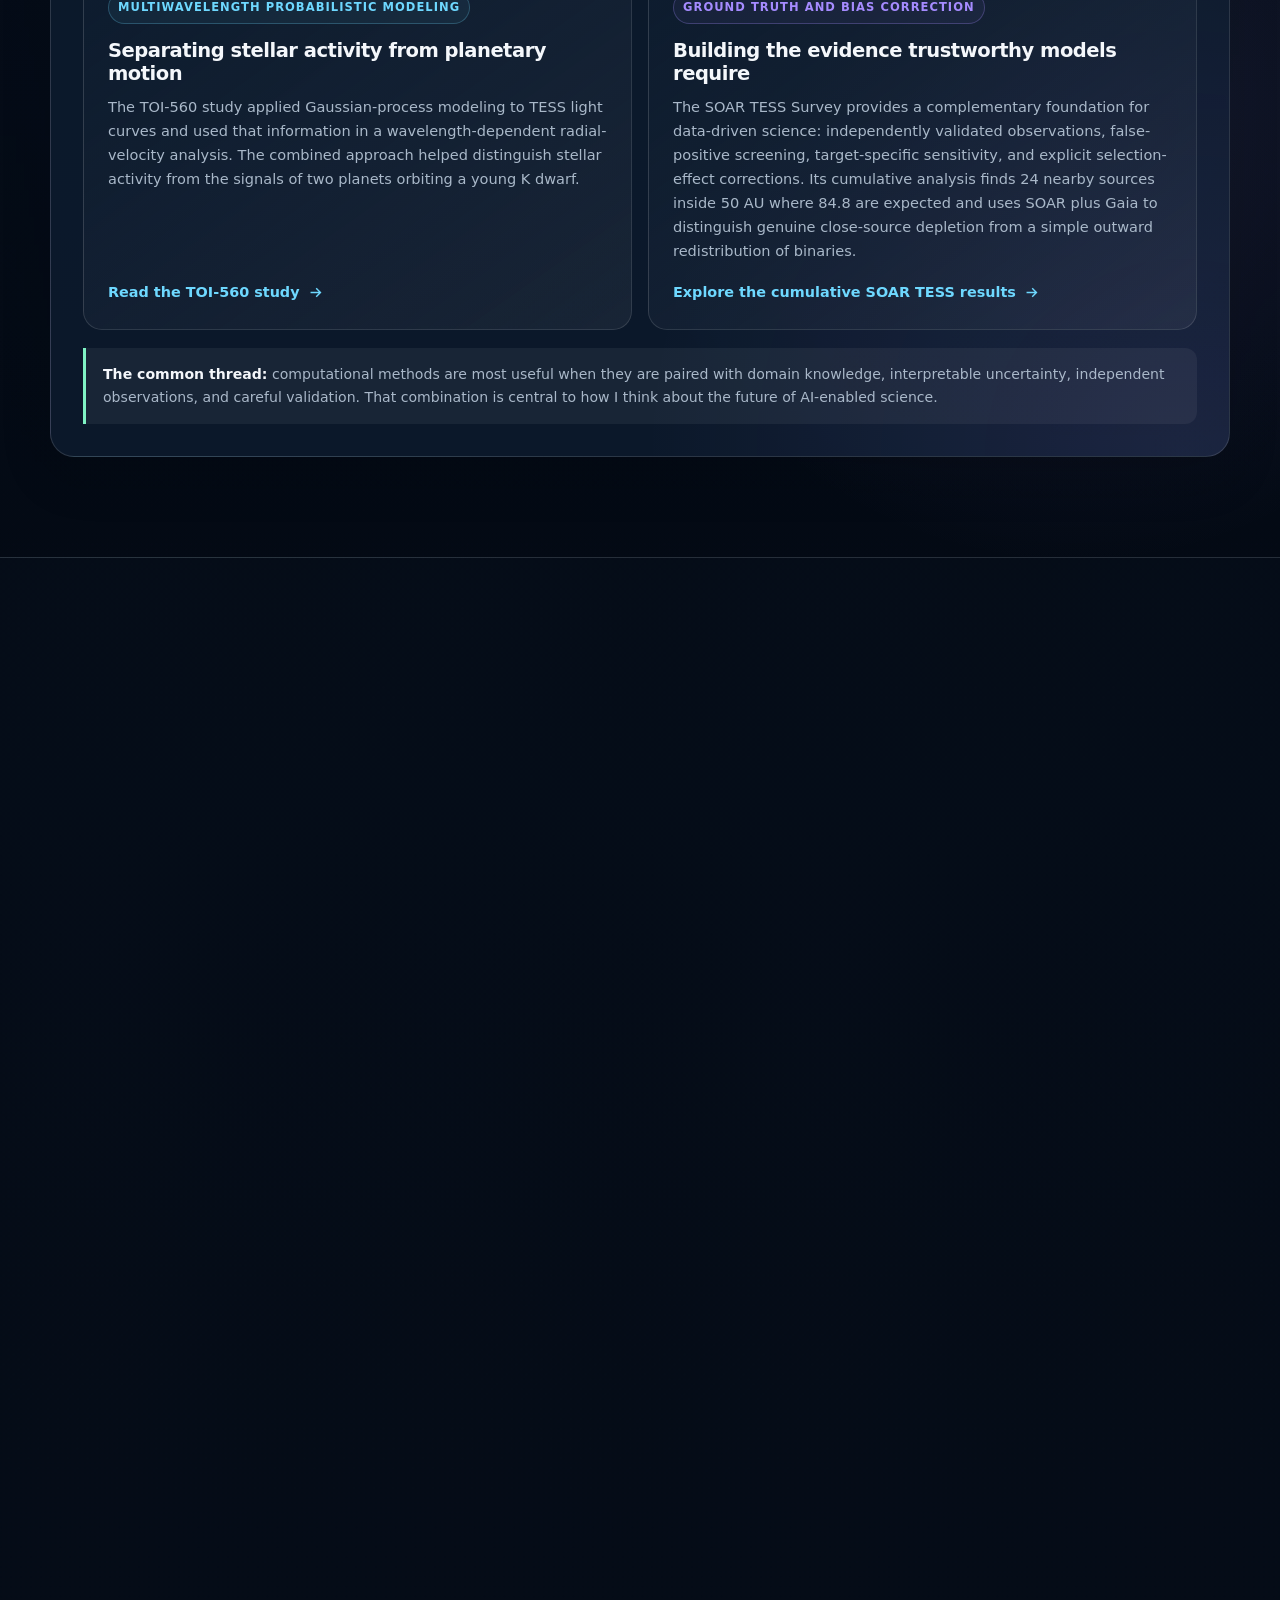
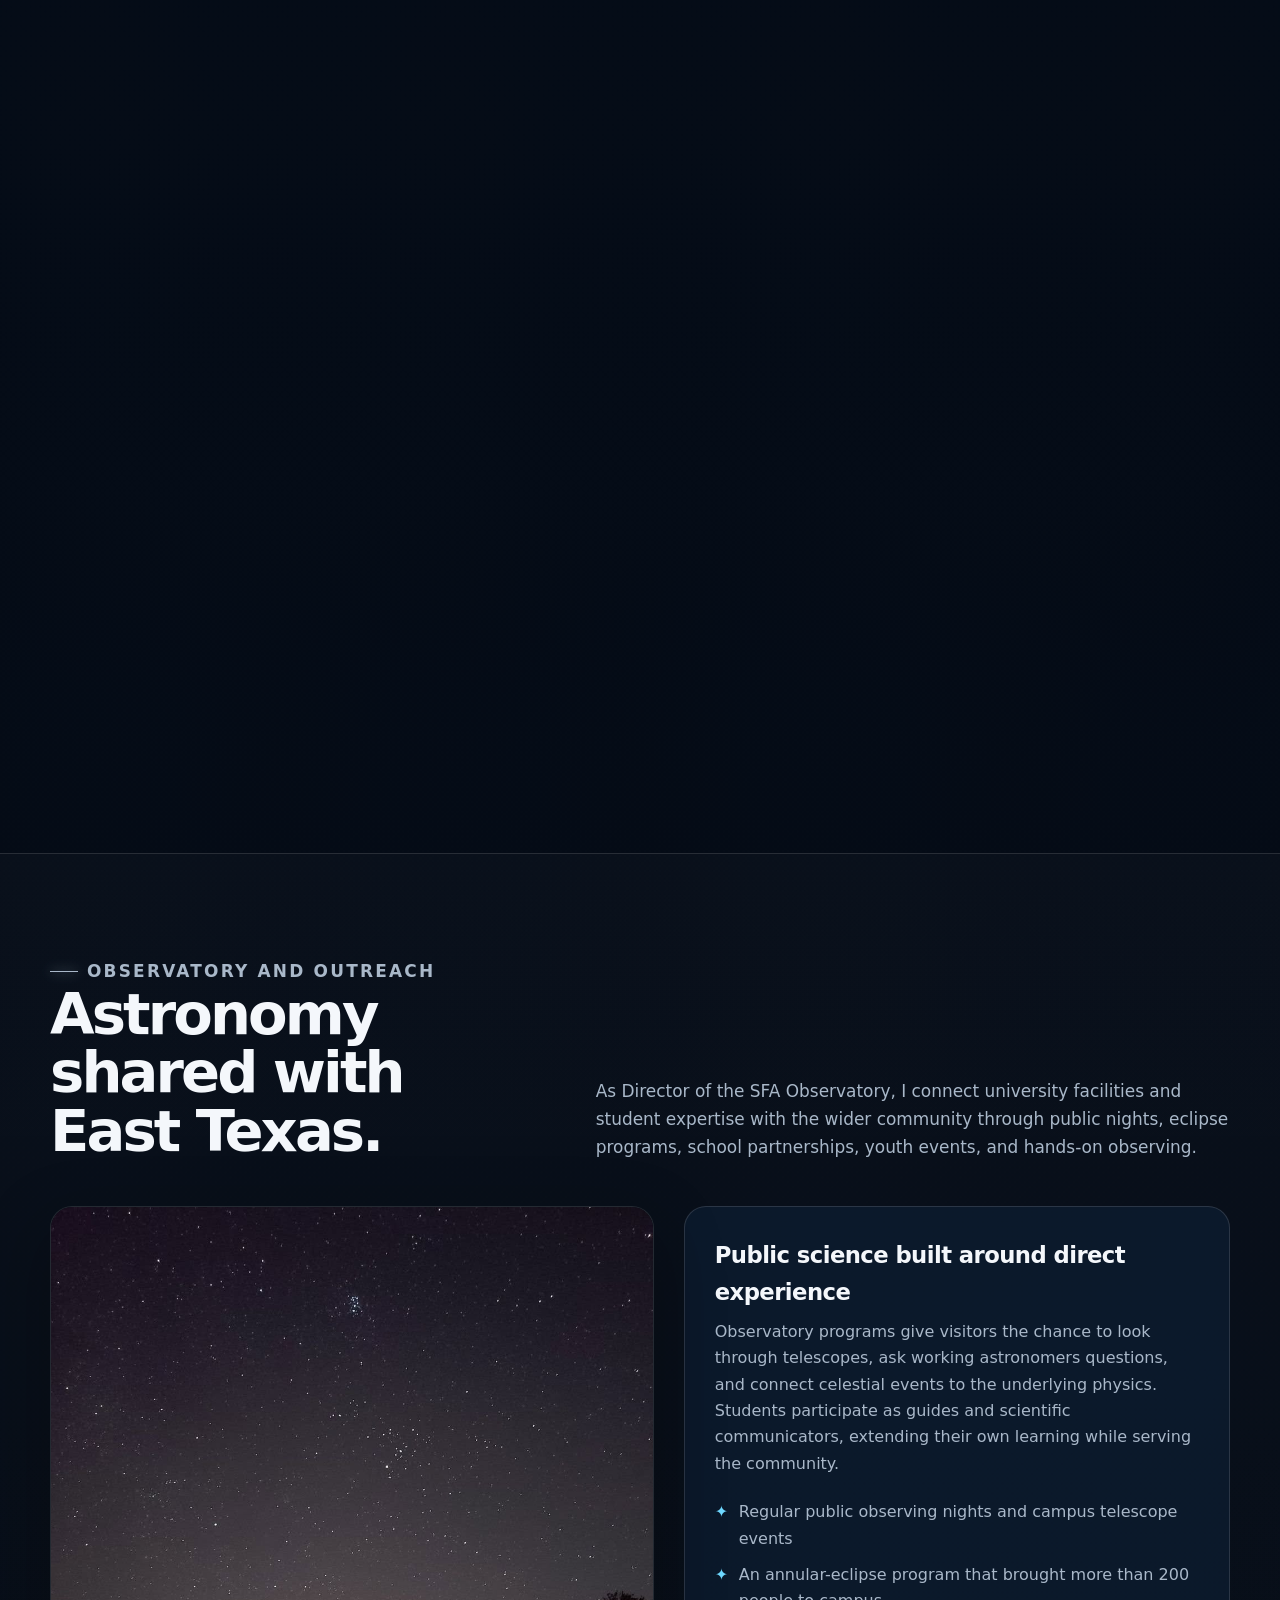
==== commit 2b8d134d: "Add files via upload" ====
--- a/index.html
+++ b/index.html
@@ -4532,6 +4532,9 @@
     }
 
     @media (max-width: 980px) {
+      html.menu-active,
+      html.menu-active body { overflow: hidden; }
+
       .site-header::after {
         content: "";
         position: fixed;
@@ -4599,16 +4602,21 @@
         transform: none;
       }
 
-      .nav-links a { padding: 12px; }
+      .nav-links a {
+        display: flex;
+        align-items: center;
+        min-height: 46px;
+        padding: 12px;
+      }
       .menu-button { display: grid; }
 
-      .hero { min-height: auto; }
-      .hero-grid { grid-template-columns: 1fr; }
+      .hero { min-height: auto; padding: 64px 0 66px; }
+      .hero-grid { grid-template-columns: 1fr; gap: 50px; }
       .hero-copy { order: 0; }
-      .portrait-wrap { order: 1; width: min(78vw, 410px); }
+      .portrait-wrap { order: 1; width: min(72vw, 390px); margin-inline: auto; }
 
       .metric-grid { grid-template-columns: repeat(2, 1fr); }
-      .section-header { grid-template-columns: 1fr; gap: 18px; }
+      .section-header { grid-template-columns: 1fr; gap: 18px; margin-bottom: 36px; }
       .research-card { grid-column: span 12; }
       .research-card.wide { grid-template-columns: 1fr; }
       .wide .card-image { min-height: 300px; }
@@ -4641,6 +4649,14 @@
       .crew-grid { grid-template-columns: 1fr; max-width: 620px; margin-inline: auto; }
       .innovation-list { grid-template-columns: repeat(2, 1fr); }
       .outreach-gallery { grid-template-columns: 1fr; }
+      .transit-lab,
+      .speckle-lab,
+      .extended-lab,
+      .vetting-board,
+      .suppression-layout,
+      .exo-explorer,
+      .ai-vision-card,
+      .ai-evidence { max-width: 100%; overflow: hidden; }
     }
 
     @media (max-width: 640px) {
@@ -4652,12 +4668,31 @@
       .nav-actions { gap: 6px; }
       .icon-button, .menu-button { width: 39px; height: 39px; }
 
-      .hero { padding-top: 54px; }
-      h1 { font-size: clamp(3.15rem, 17vw, 4.6rem); }
-      .hero-lead { font-size: 1.12rem; }
-      .hero-actions { width: 100%; margin-top: 26px; gap: 14px; }
+      .nav-links {
+        grid-template-columns: repeat(2, minmax(0, 1fr));
+        gap: 6px;
+        padding: 10px;
+        border-radius: 14px;
+        overscroll-behavior: contain;
+        -webkit-overflow-scrolling: touch;
+      }
+      .nav-links a {
+        min-width: 0;
+        min-height: 46px;
+        padding: 10px;
+        line-height: 1.3;
+        white-space: normal;
+      }
+
+      .hero { padding: 46px 0 58px; }
+      .hero-grid { gap: 34px; }
+      .eyebrow { margin-bottom: 14px; font-size: .72rem; letter-spacing: .105em; }
+      h1 { margin-bottom: 17px; font-size: clamp(3rem, 16vw, 4.25rem); }
+      .hero-lead { margin-bottom: 13px; font-size: 1.08rem; line-height: 1.52; }
+      .hero-role { font-size: .97rem; line-height: 1.63; }
+      .hero-actions { width: 100%; margin-top: 24px; gap: 12px; }
       .hero-action-row { display: grid; grid-template-columns: 1fr; width: 100%; }
-      .hero-action-row .button { width: 100%; }
+      .hero-action-row .button { width: 100%; min-height: 50px; }
       .hero-cv-row {
         display: grid;
         grid-template-columns: 1fr 1fr;
@@ -4676,13 +4711,17 @@
       }
       .hero-cv-link small { display: none; }
       .hero-cv-divider { display: none; }
-      .portrait-wrap { width: min(84vw, 360px); }
-
-      .metric-grid { grid-template-columns: 1fr 1fr; }
-      .metric { min-height: 118px; padding: 18px; }
+      .portrait-wrap { width: min(76vw, 320px); }
+      .portrait-wrap::before { animation: none; filter: blur(18px); }
+
+      .metrics { padding: 0 0 64px; }
+      .metric-grid { grid-template-columns: 1fr 1fr; gap: 10px; }
+      .metric { min-height: 104px; padding: 16px; border-radius: 15px; }
+      .metric strong { font-size: 1.75rem; }
+      .metric span { font-size: .82rem; line-height: 1.4; }
       .ai-capability-grid { grid-template-columns: 1fr; }
       .ai-capability-card { min-height: 0; }
-      .ai-system-map { min-height: 350px; }
+      .ai-system-map { min-height: 330px; }
       .ai-map-core { width: 108px; height: 108px; }
       .ai-map-node { width: 105px; min-height: 64px; padding: 9px; }
       .ai-map-node span { font-size: .82rem; }
@@ -4695,22 +4734,38 @@
       .ai-evidence { padding: 25px 22px 26px; }
       .ai-paper-card { min-height: 0; padding: 22px; }
       .ai-future-band { padding: 25px 22px; }
-      .metric strong { font-size: 1.85rem; }
-
-      .section { padding: 78px 0; }
+      .section { padding: 64px 0; }
+      .section-header { gap: 14px; margin-bottom: 28px; }
+      .section-header h2,
+      .split-copy h2,
+      .contact-copy h2 { font-size: clamp(2rem, 10.5vw, 3rem); line-height: 1.05; }
+      .section-header p,
+      .split-copy > p,
+      .contact-copy > p { font-size: .98rem; line-height: 1.65; }
+      .research-grid { gap: 16px; }
       .research-card { min-height: 0; }
-      .card-image { min-height: 215px; }
-      .card-body { padding: 23px; }
-      .soar-survey-copy { padding: 28px 24px; }
+      .research-card,
+      .feature-panel,
+      .contact-card,
+      .contact-portrait,
+      .exo-explorer { border-radius: 20px; }
+      .wide .card-image { min-height: 250px; }
+      .card-image { min-height: 200px; }
+      .card-body { padding: 22px; }
+      .card-body h3 { font-size: 1.55rem; }
+      .soar-survey-copy { padding: 24px 22px; }
+      .soar-survey-copy > p { font-size: .96rem; line-height: 1.65; }
       .survey-metrics { grid-template-columns: 1fr; margin-top: 22px; }
-      .survey-metric { min-height: 0; }
+      .survey-metric { min-height: 0; padding: 14px; }
       .card-links { flex-direction: column; }
-      .card-links .text-link { width: 100%; justify-content: space-between; }
-      .feature-panel { min-height: 430px; }
-      .gravitas-panel { min-height: 500px; }
+      .card-links .text-link { width: 100%; min-height: 46px; justify-content: space-between; }
+      .button-row { display: grid; grid-template-columns: 1fr; width: 100%; }
+      .button-row .button { width: 100%; min-height: 48px; }
+      .feature-panel { min-height: 380px; padding: 20px; }
+      .gravitas-panel { min-height: 440px; }
       .gravitas-panel .gravitas-stage {
         width: 420px;
-        transform: translate(-50%, -50%) scale(.72);
+        transform: translate(-50%, -50%) scale(.64);
       }
       .gravitas-panel .gravitas-status {
         bottom: 134px;
@@ -4722,10 +4777,10 @@
       .gravitas-panel .waveform-labels { font-size: .58rem; }
       .gravitas-panel .waveform-labels span:last-child { font-size: .54rem; letter-spacing: .06em; }
       .about-photo,
-      .about-photo img { min-height: 390px; }
-      .transit-card-image { min-height: 360px; padding: 14px; }
+      .about-photo img { min-height: 300px; }
+      .transit-card-image { min-height: 315px; padding: 12px; }
       .transit-workspace { padding: 19px 16px 22px; }
-      .system-visual { min-height: 300px; }
+      .system-visual { min-height: 270px; }
       .host-star { width: 142px; height: 142px; left: 41%; }
       .planet-track { left: 2%; right: 25%; }
       .system-label.host-label { left: 41%; }
@@ -4744,6 +4799,9 @@
       .evidence-grid,
       .verdict-grid { grid-template-columns: 1fr; }
       .evidence-card { min-height: 112px; }
+      .evidence-help-trigger { width: 36px; height: 36px; }
+      .screen-next,
+      .population-run { width: 100%; min-height: 48px; }
       .suppression-results { grid-template-columns: 1fr; }
       .suppression-result { display: flex; align-items: center; justify-content: space-between; gap: 14px; }
       .suppression-result span { margin-bottom: 0; }
@@ -4756,30 +4814,72 @@
       .speckle-cycle-status { align-items: flex-start; flex-direction: column; gap: 3px; }
       .measurement { padding: 15px; }
       .measurement strong { font-size: 1rem; }
-      .gravitas-reset { top: 18px; right: 18px; min-height: 36px; padding-inline: 11px; font-size: .72rem; }
+      .gravitas-reset { top: 16px; right: 16px; min-height: 40px; padding-inline: 12px; font-size: .72rem; }
       .panel-badge.one { top: 18px; left: 18px; }
       .gravitas-panel .panel-badge.one { top: 18px; left: 18px; padding: 9px 10px; font-size: .68rem; }
       .gravitas-panel .gravitas-reset { top: 18px; right: 18px; }
       .contact-portrait,
-      .contact-portrait img { min-height: 430px; }
+      .contact-portrait img { min-height: 350px; }
+      .contact-card { gap: 24px; padding: 22px; }
+      .contact-line { min-width: 0; padding: 13px; }
+      .contact-line div,
+      .contact-line a { min-width: 0; overflow-wrap: anywhere; }
       .check-grid,
       .course-grid,
       .innovation-list { grid-template-columns: 1fr; }
-      .outreach-gallery img { height: 245px; }
-      .crew-card img { height: 360px; }
+      .outreach-gallery { gap: 14px; }
+      .outreach-gallery img { height: 220px; }
+      .crew-card { border-radius: 19px; }
+      .crew-card img { height: 320px; }
 
       .publication {
         grid-template-columns: 58px 1fr;
         gap: 12px;
-        padding: 18px;
+        padding: 16px;
+        border-radius: 14px;
       }
       .publication-arrow { display: none; }
+      .publication-footer { display: grid; grid-template-columns: 1fr; }
+      .publication-footer .button { width: 100%; }
+      input[type="range"] { min-height: 38px; }
+      a,
+      button,
+      input,
+      .button { touch-action: manipulation; }
       .footer-inner { flex-direction: column; }
+      .footer-links { gap: 12px; }
     }
 
     @media (max-width: 420px) {
+      .container { width: min(calc(100% - 24px), var(--max)); }
+      .nav-links { grid-template-columns: 1fr; }
+      h1 { font-size: clamp(2.85rem, 16vw, 3.7rem); }
+      .hero-lead { font-size: 1.02rem; }
       .hero-cv-row { grid-template-columns: 1fr; }
       .hero-cv-label { grid-column: 1; }
+      .measurement-strip { grid-template-columns: 1fr; }
+      .measurement + .measurement,
+      .measurement:nth-child(even) { border-left: 0; }
+      .measurement:nth-child(n+2) { border-top: 1px solid var(--line); }
+      .ai-system-map { min-height: 310px; }
+      .ai-map-node { width: 96px; }
+      .contact-card { padding: 18px; }
+      .publication { grid-template-columns: 1fr; gap: 5px; }
+      .publication-year { font-size: .82rem; }
+    }
+
+    @media (hover: none) and (pointer: coarse) {
+      .button:hover,
+      .research-card:hover,
+      .research-card:hover .card-image img,
+      .publication:hover,
+      .crew-card:hover img,
+      .card-image img { transform: none; }
+    }
+
+    @media (max-width: 360px) {
+      .metric-grid { grid-template-columns: 1fr; }
+      .metric { min-height: 0; }
     }
 
     @media (prefers-reduced-motion: reduce) {
@@ -5855,6 +5955,7 @@
       const setMenuOpen = open => {
         navLinks.classList.toggle('open', open);
         header.classList.toggle('menu-open', open);
+        root.classList.toggle('menu-active', open);
         menuButton.setAttribute('aria-expanded', String(open));
         menuButton.setAttribute('aria-label', open ? 'Close navigation menu' : 'Open navigation menu');
       };
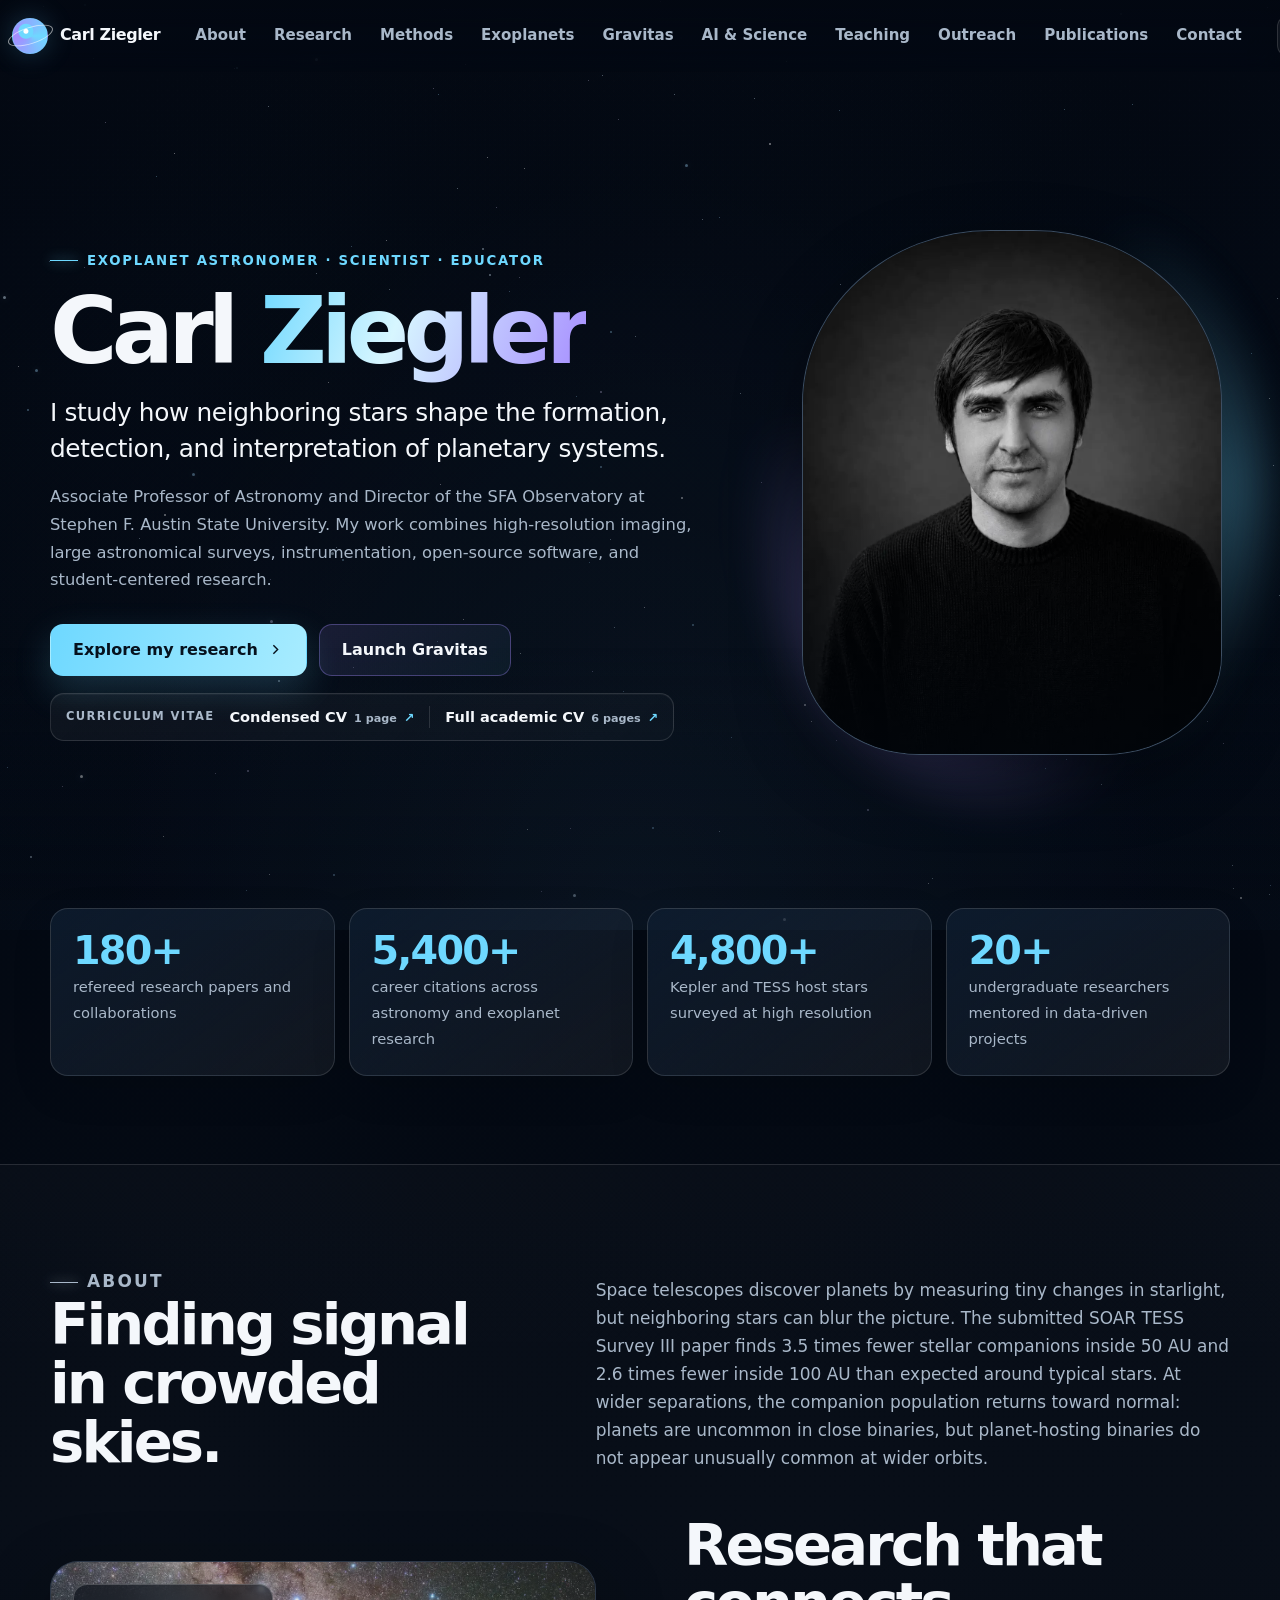
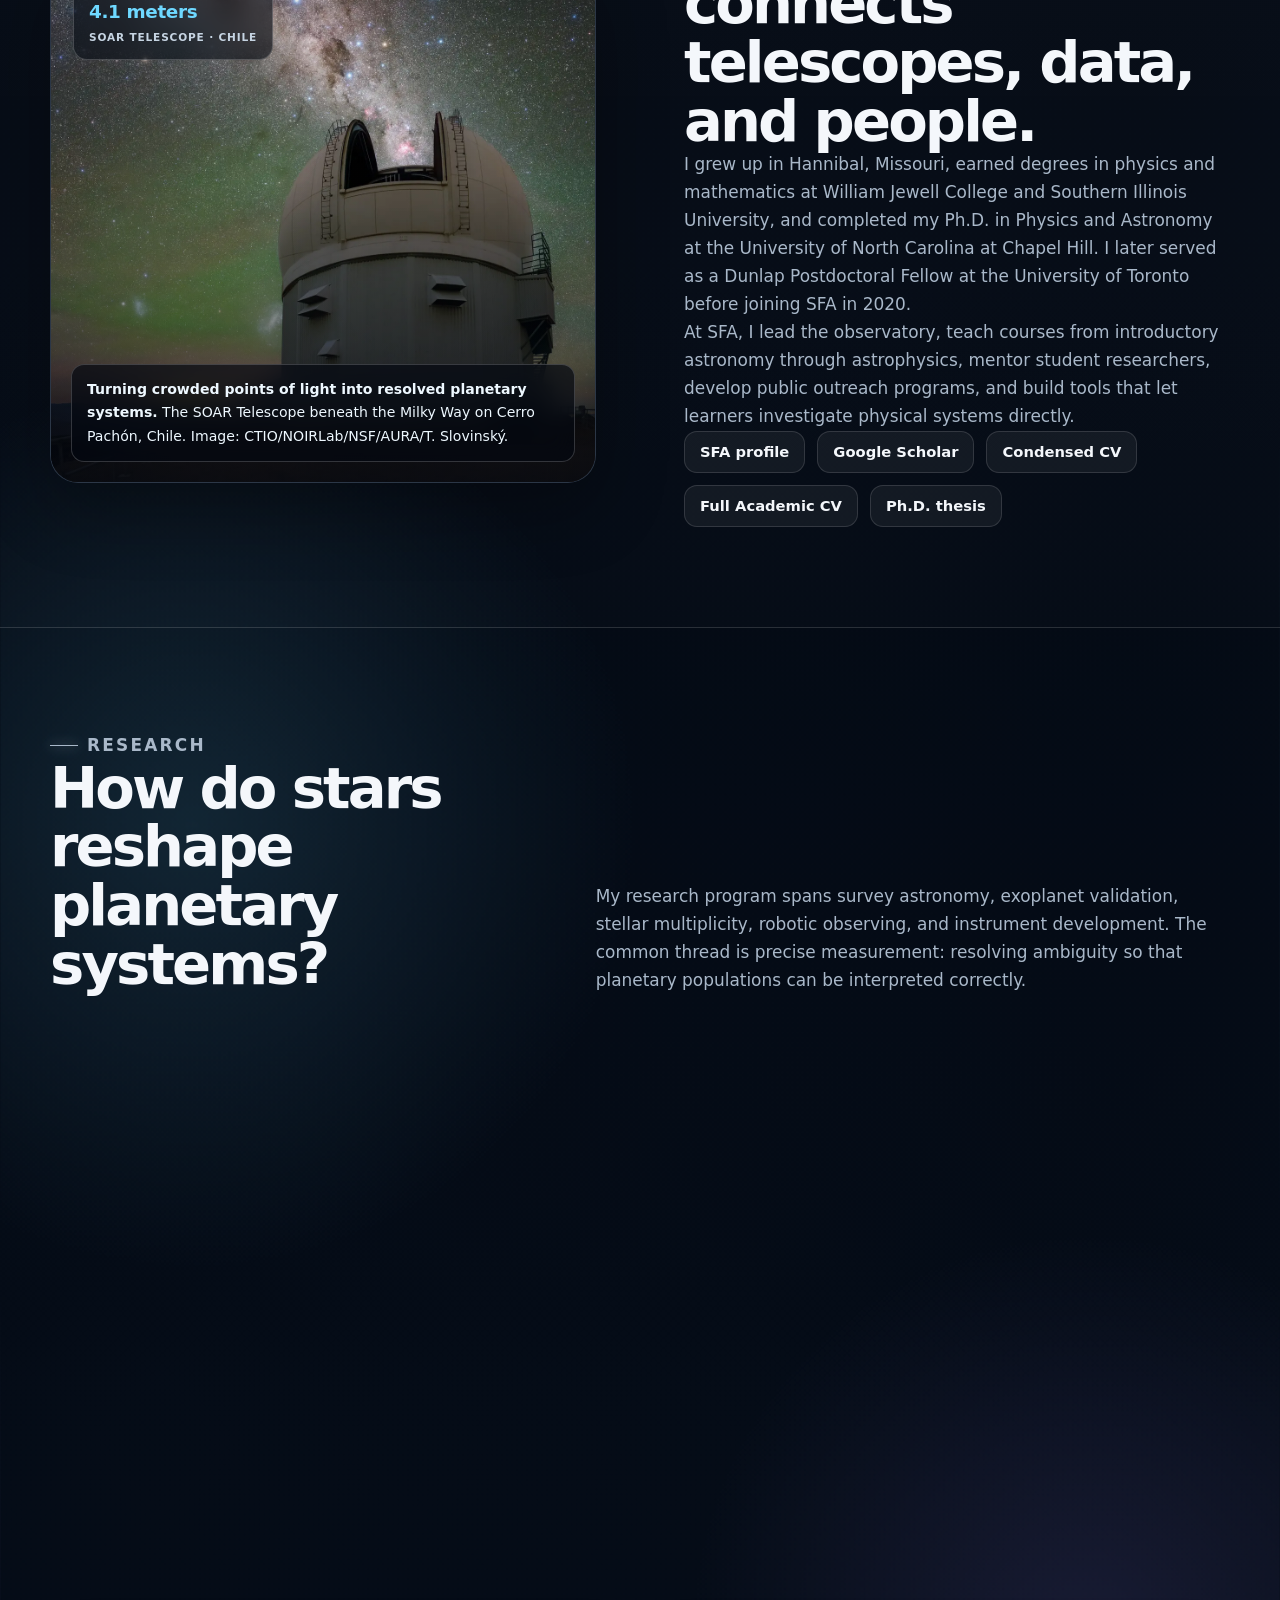
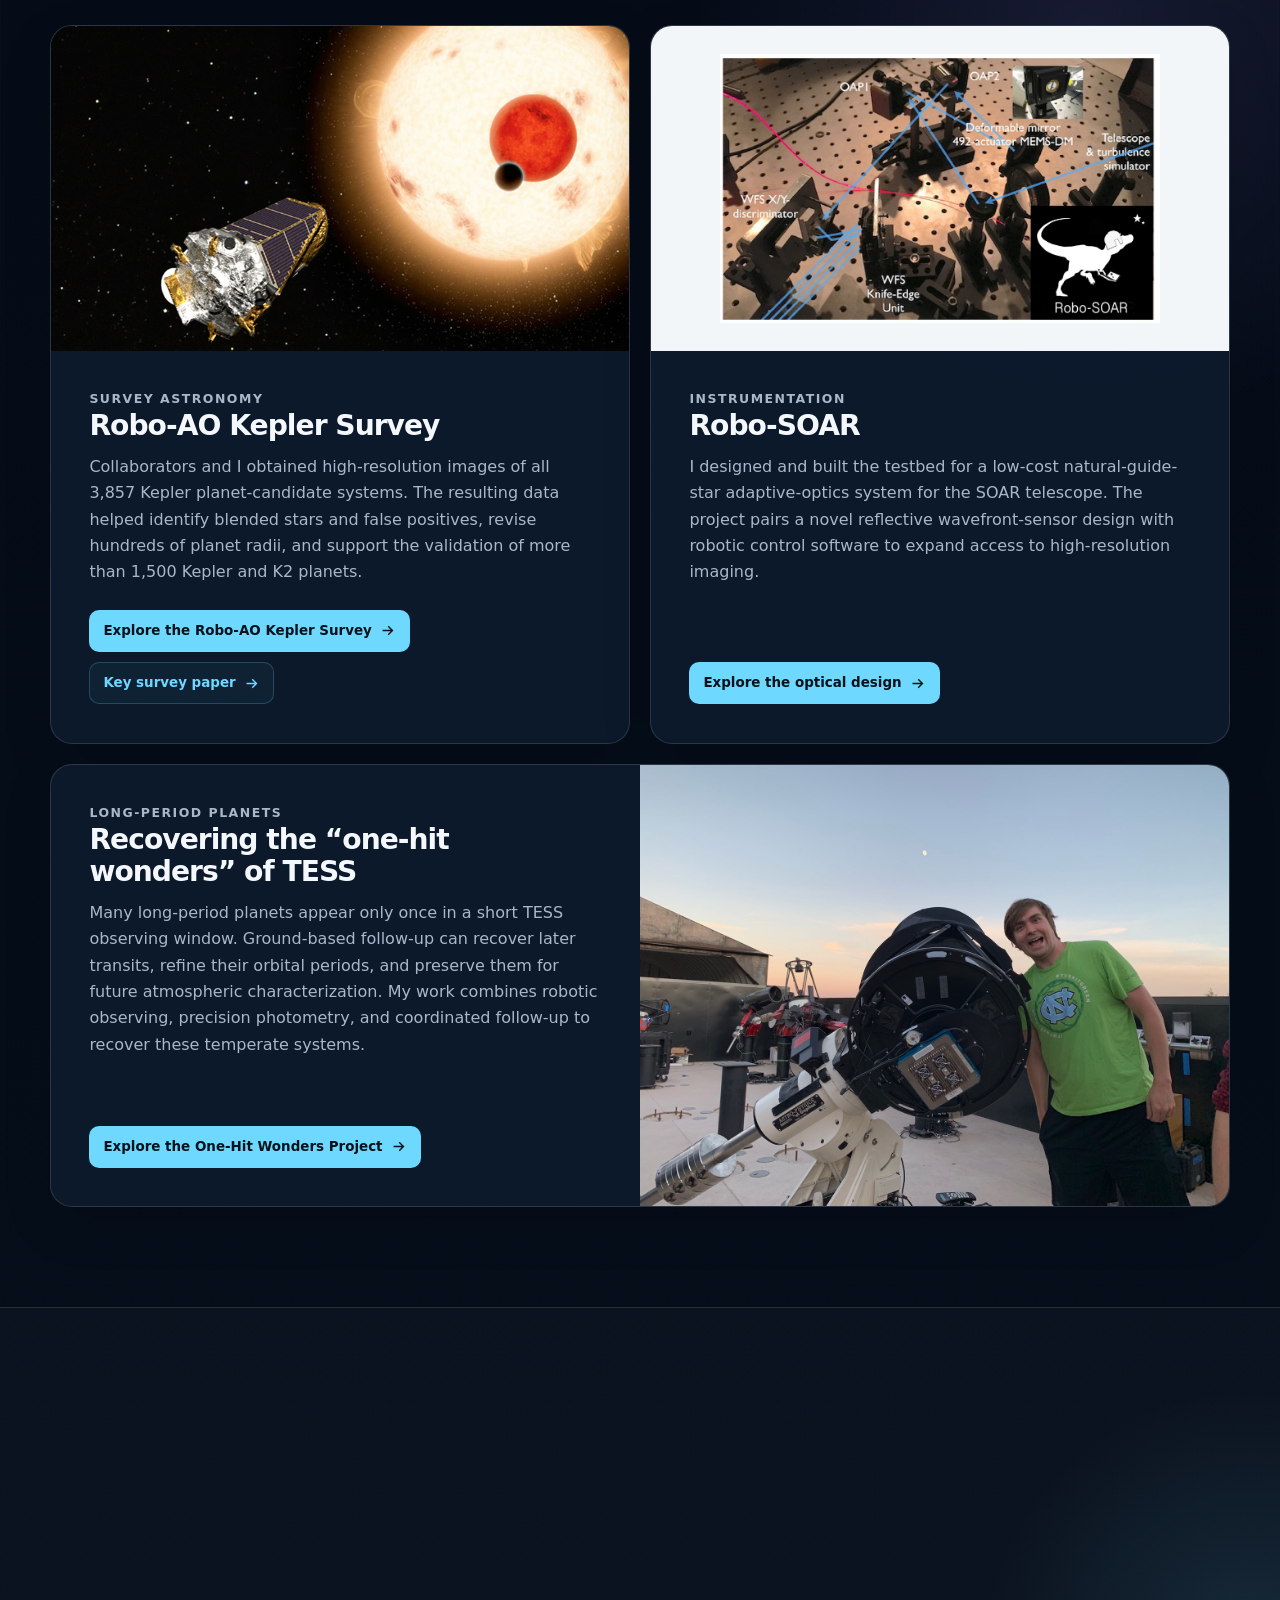
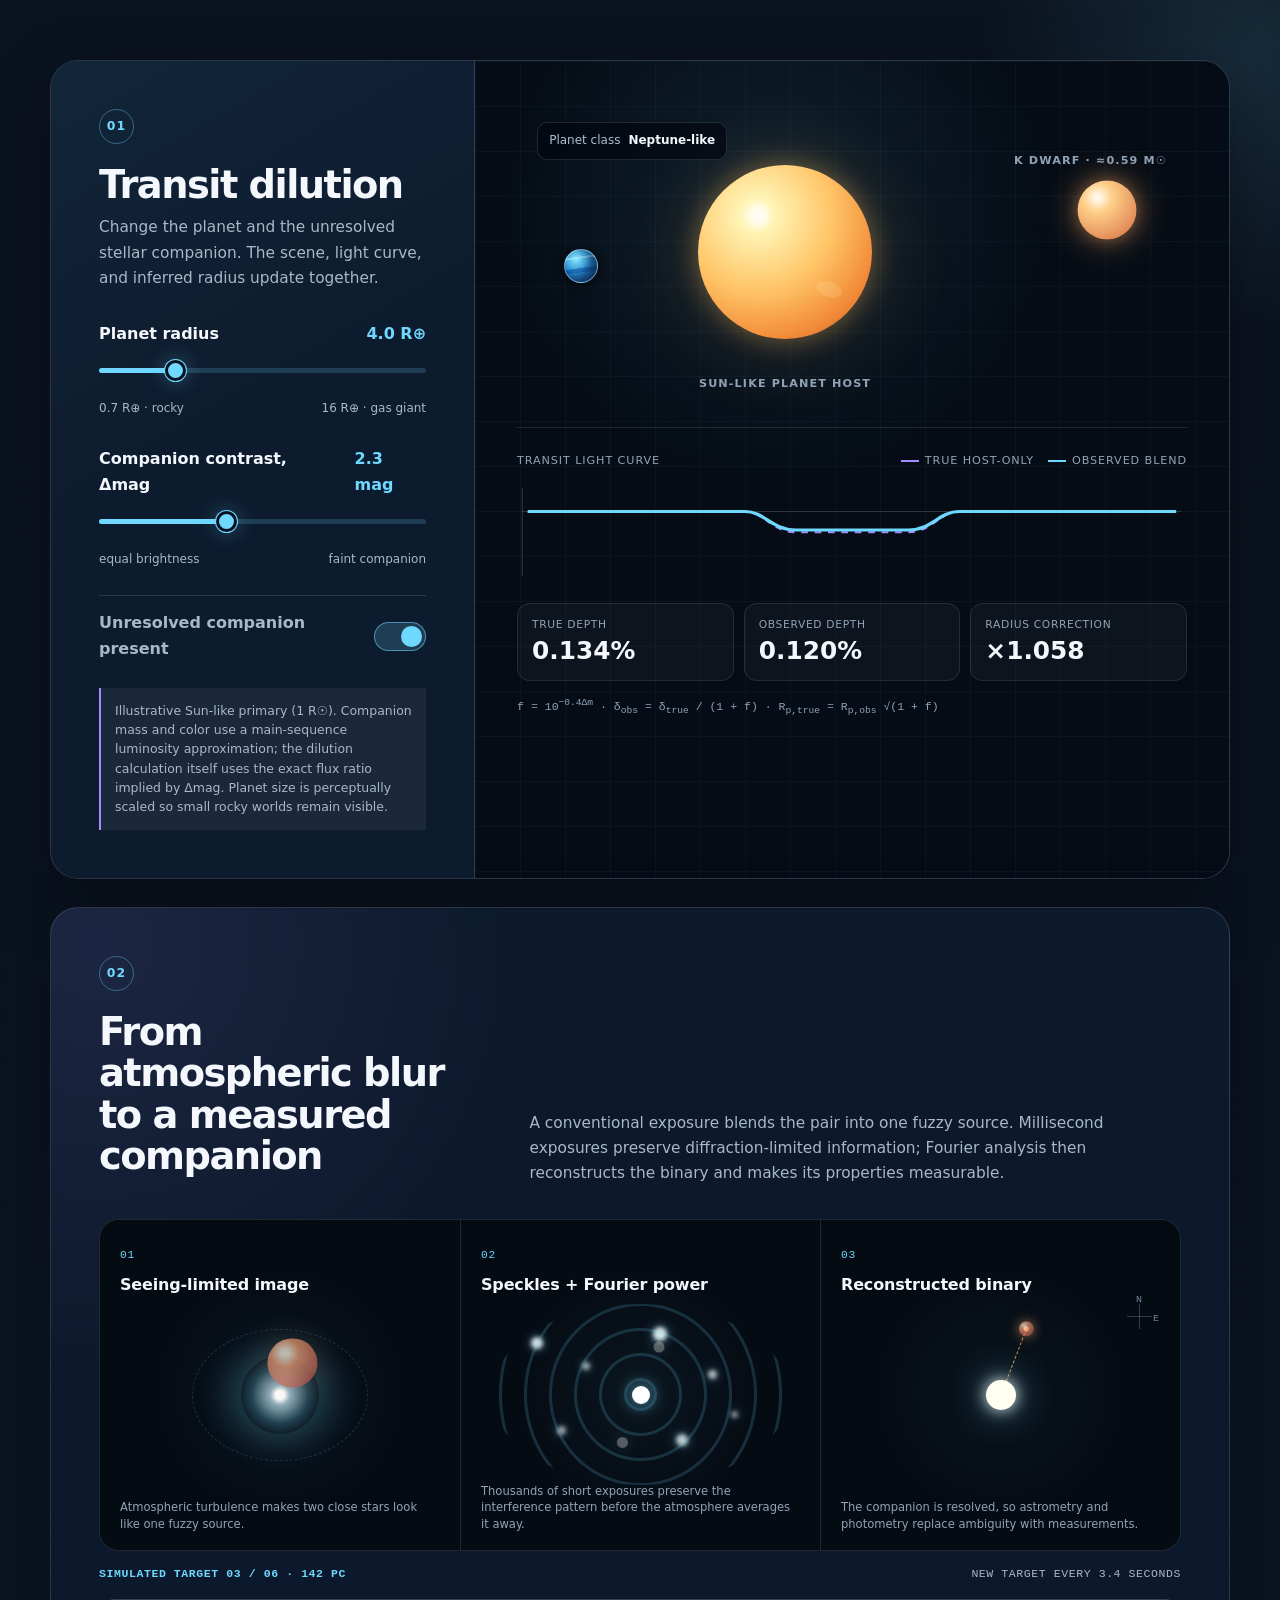
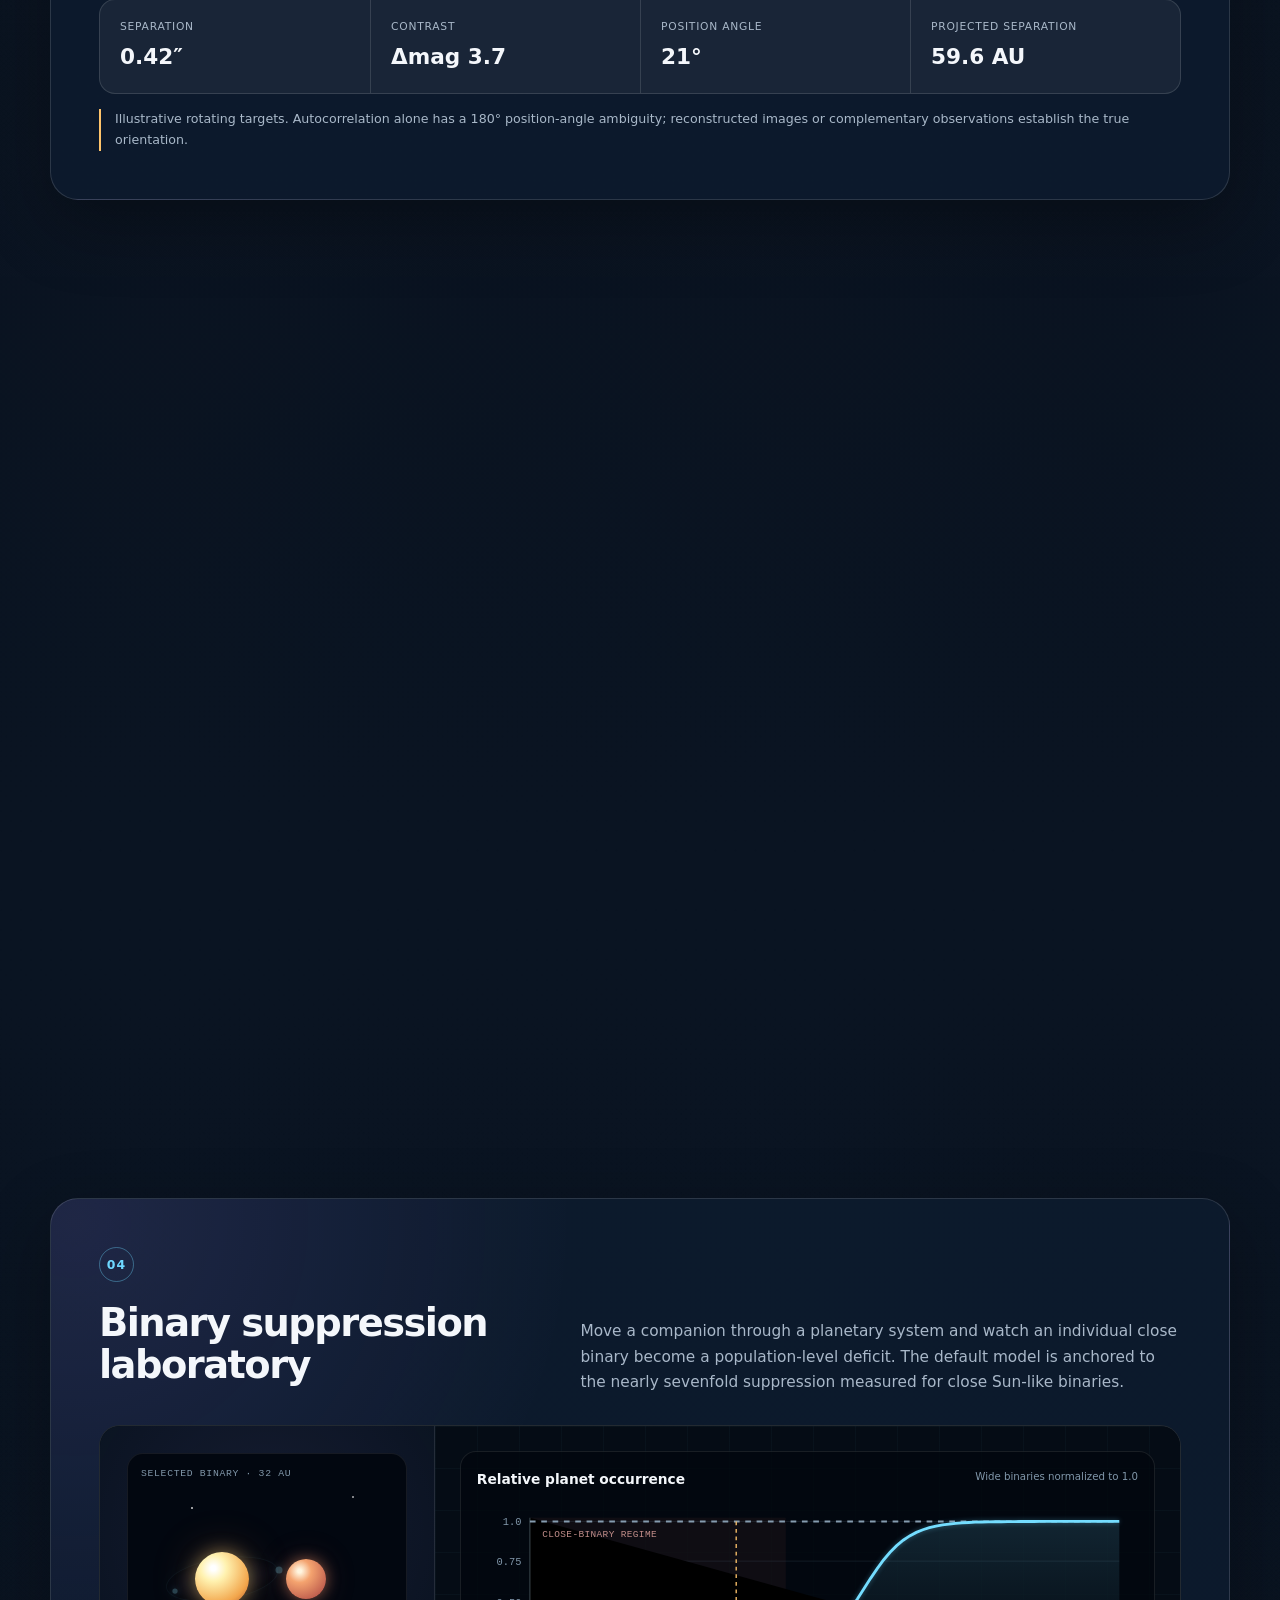
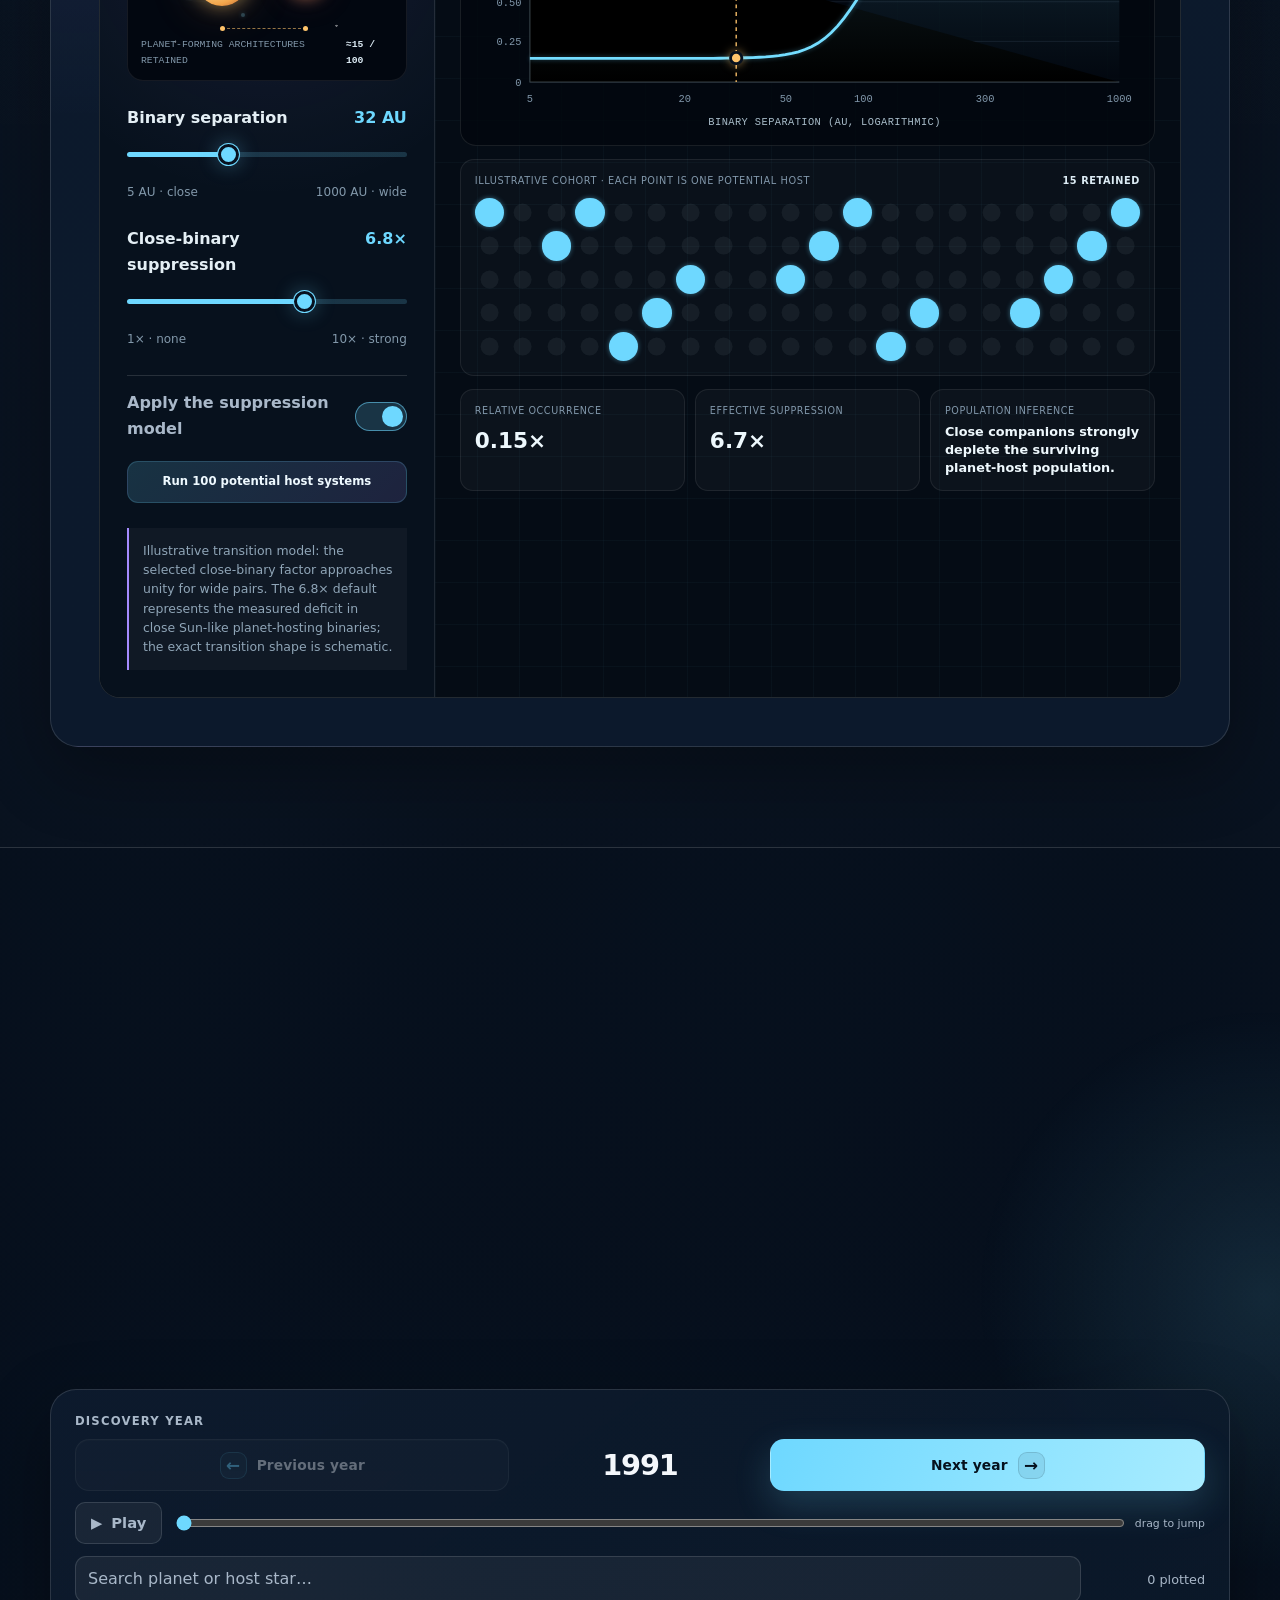
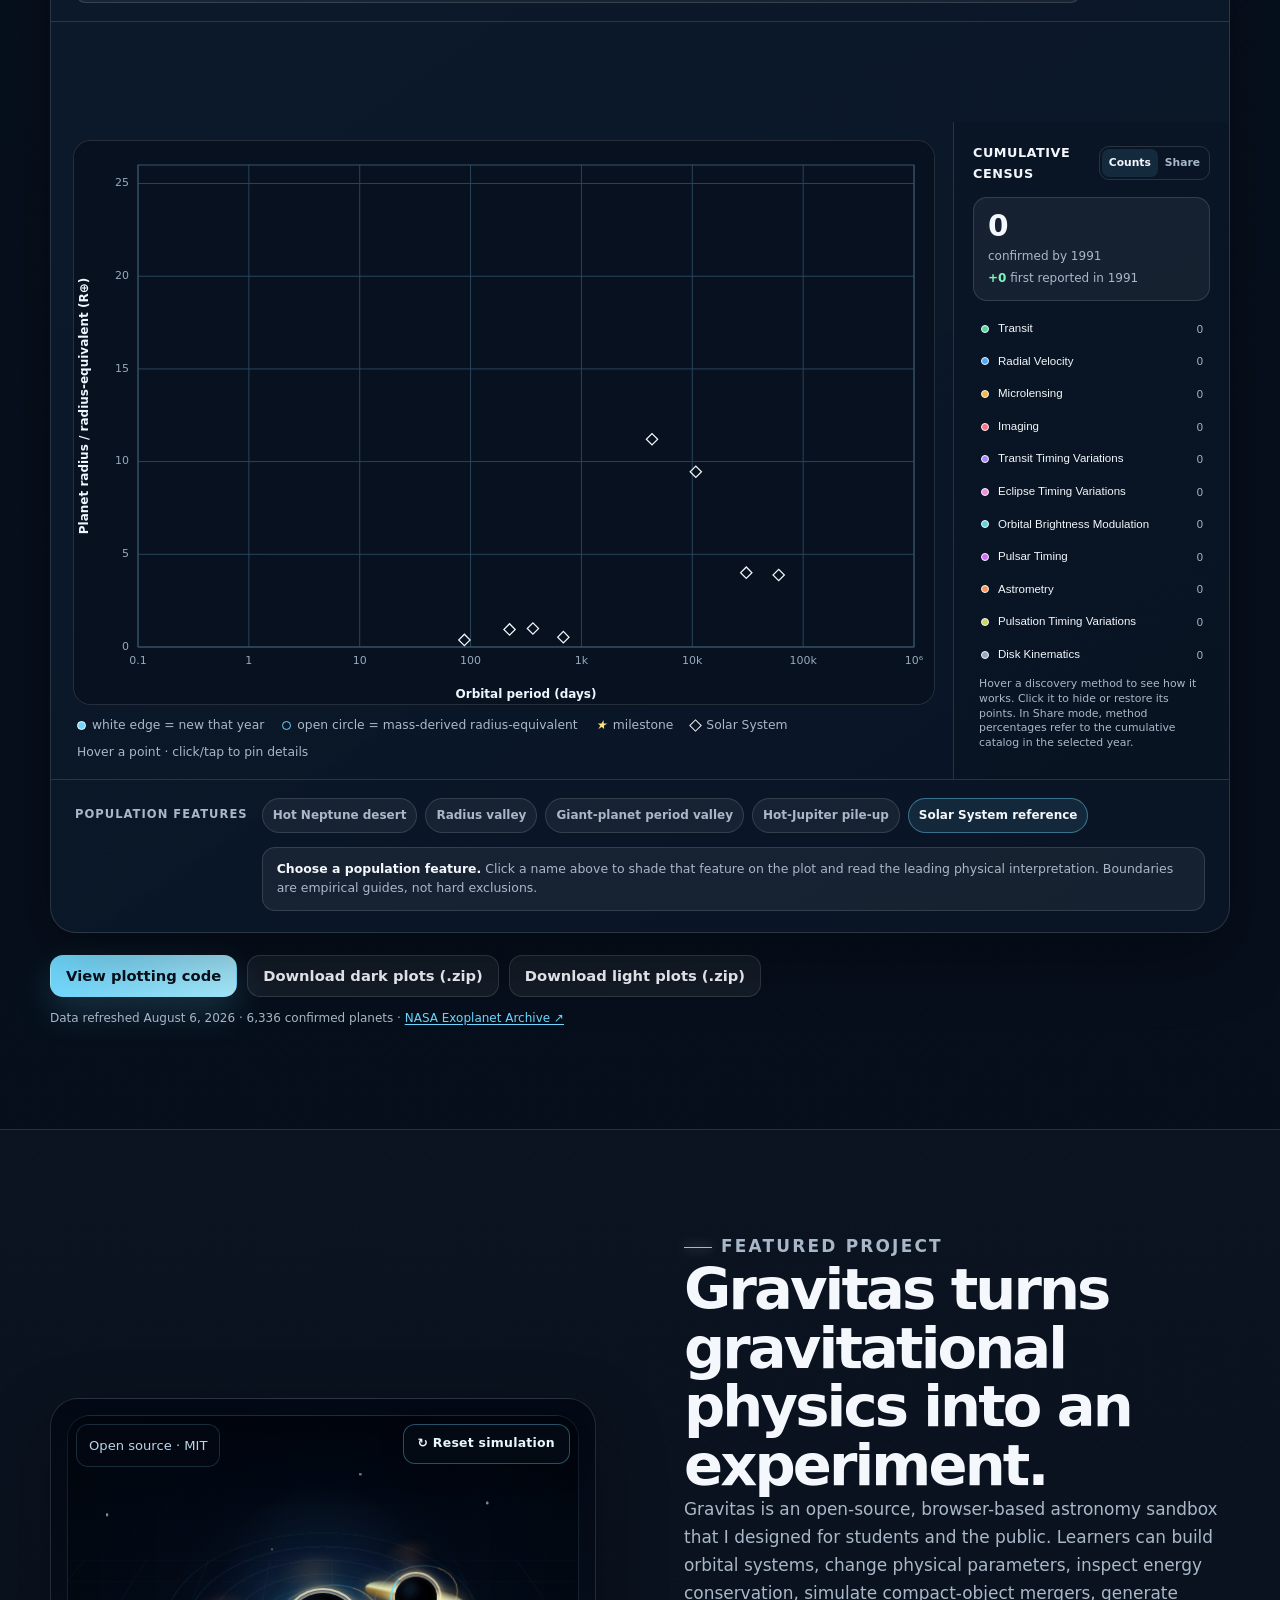
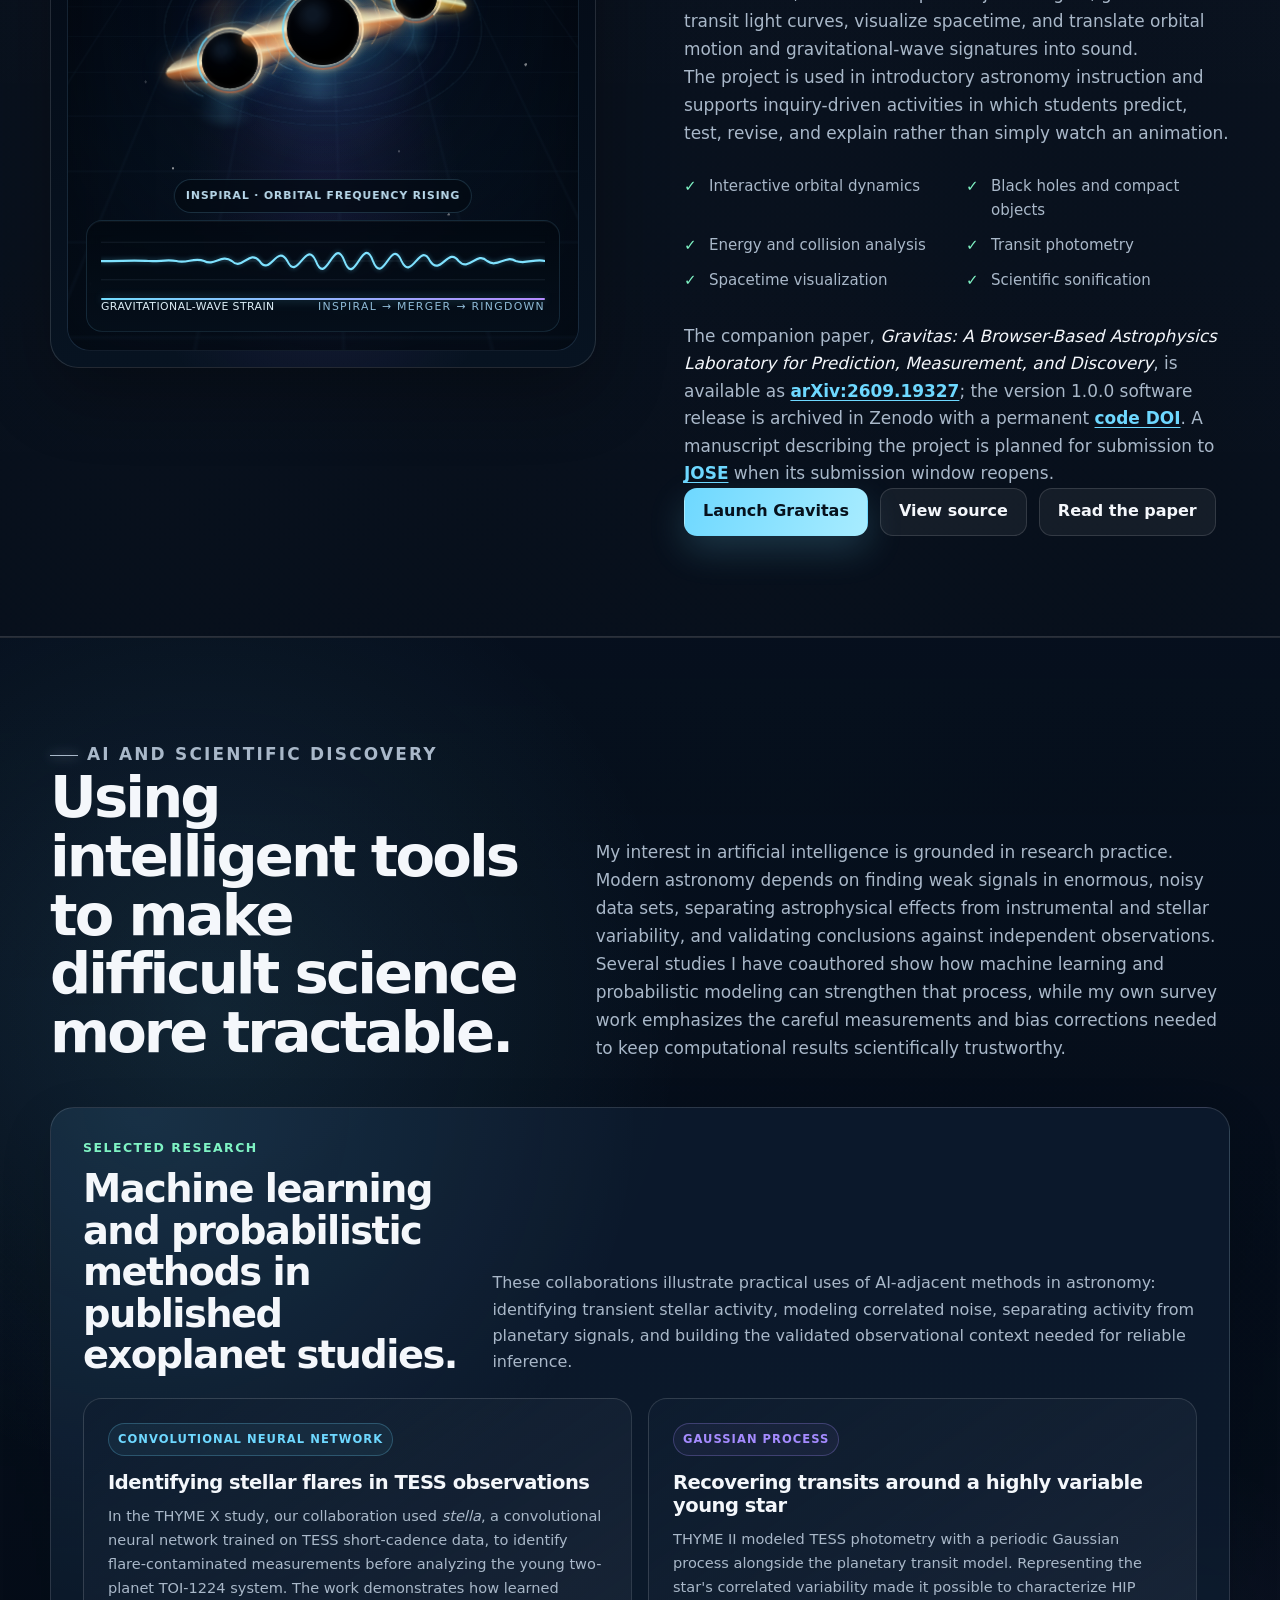
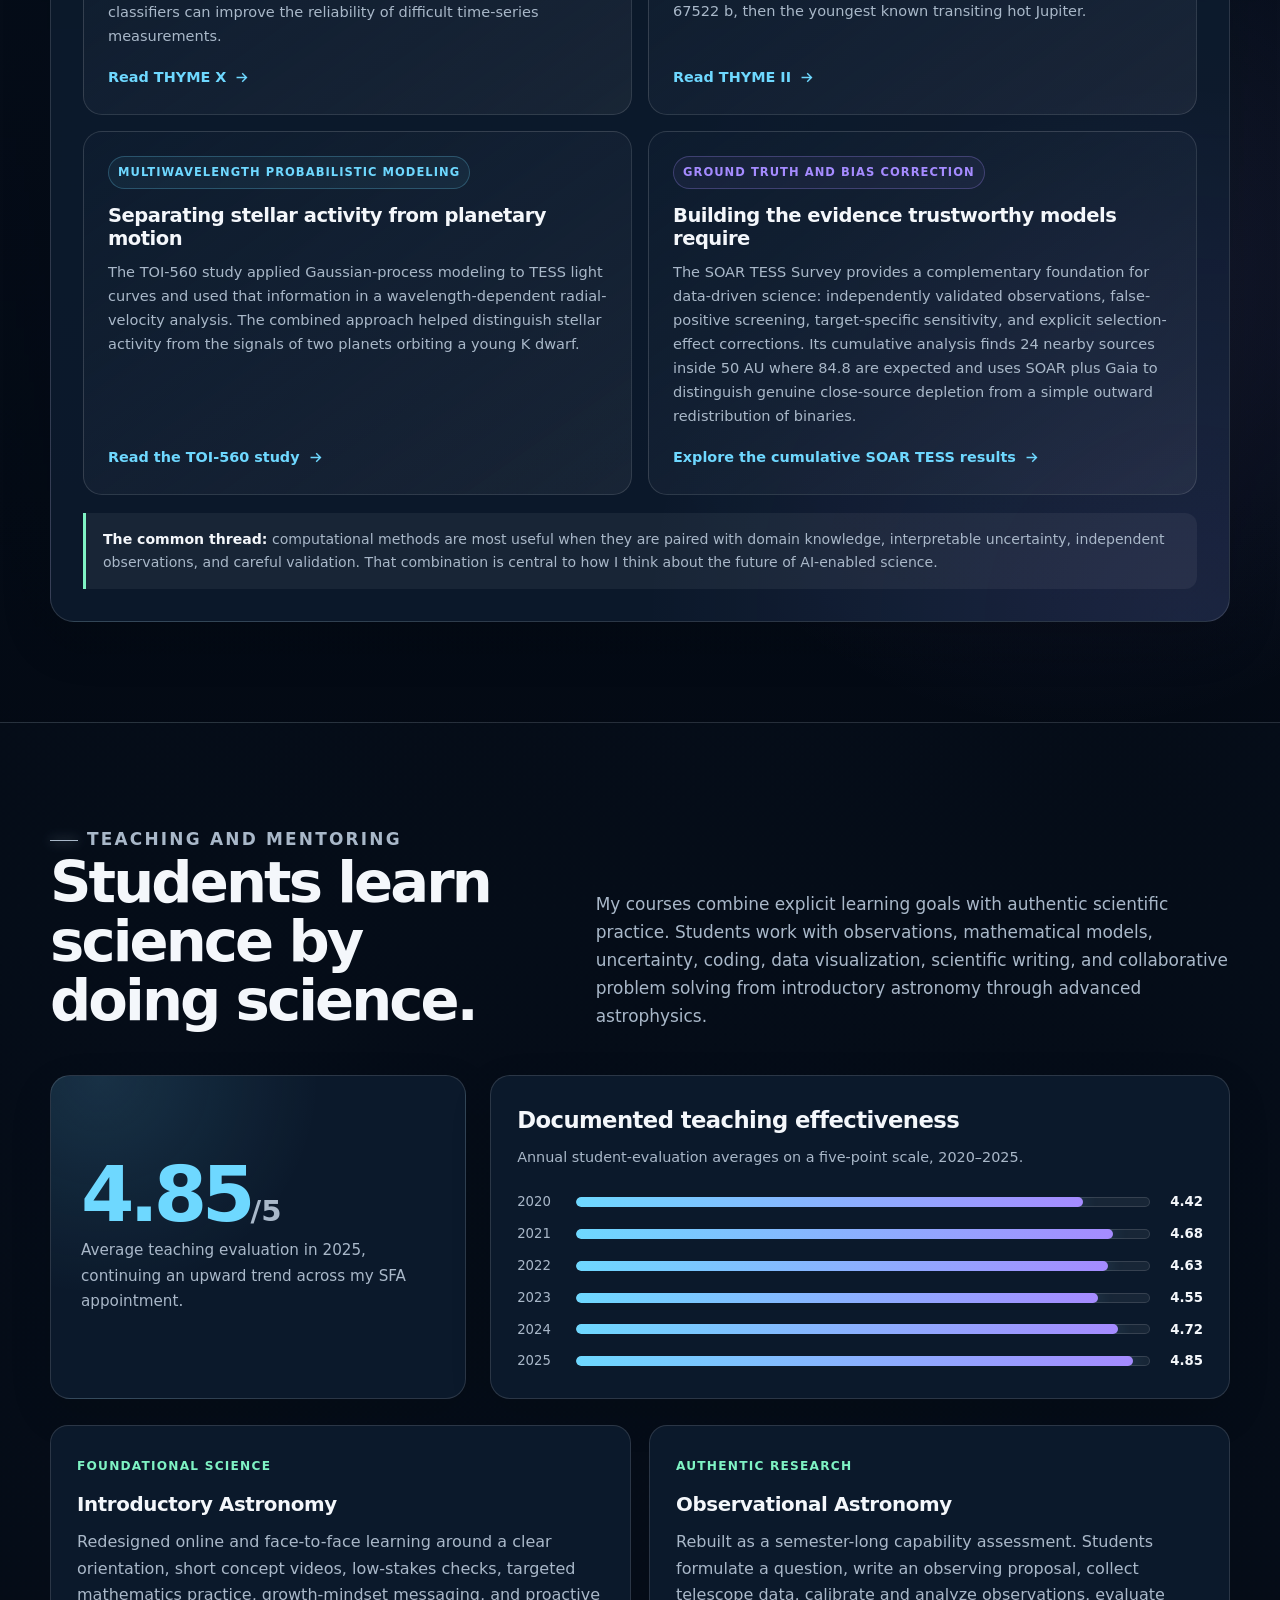
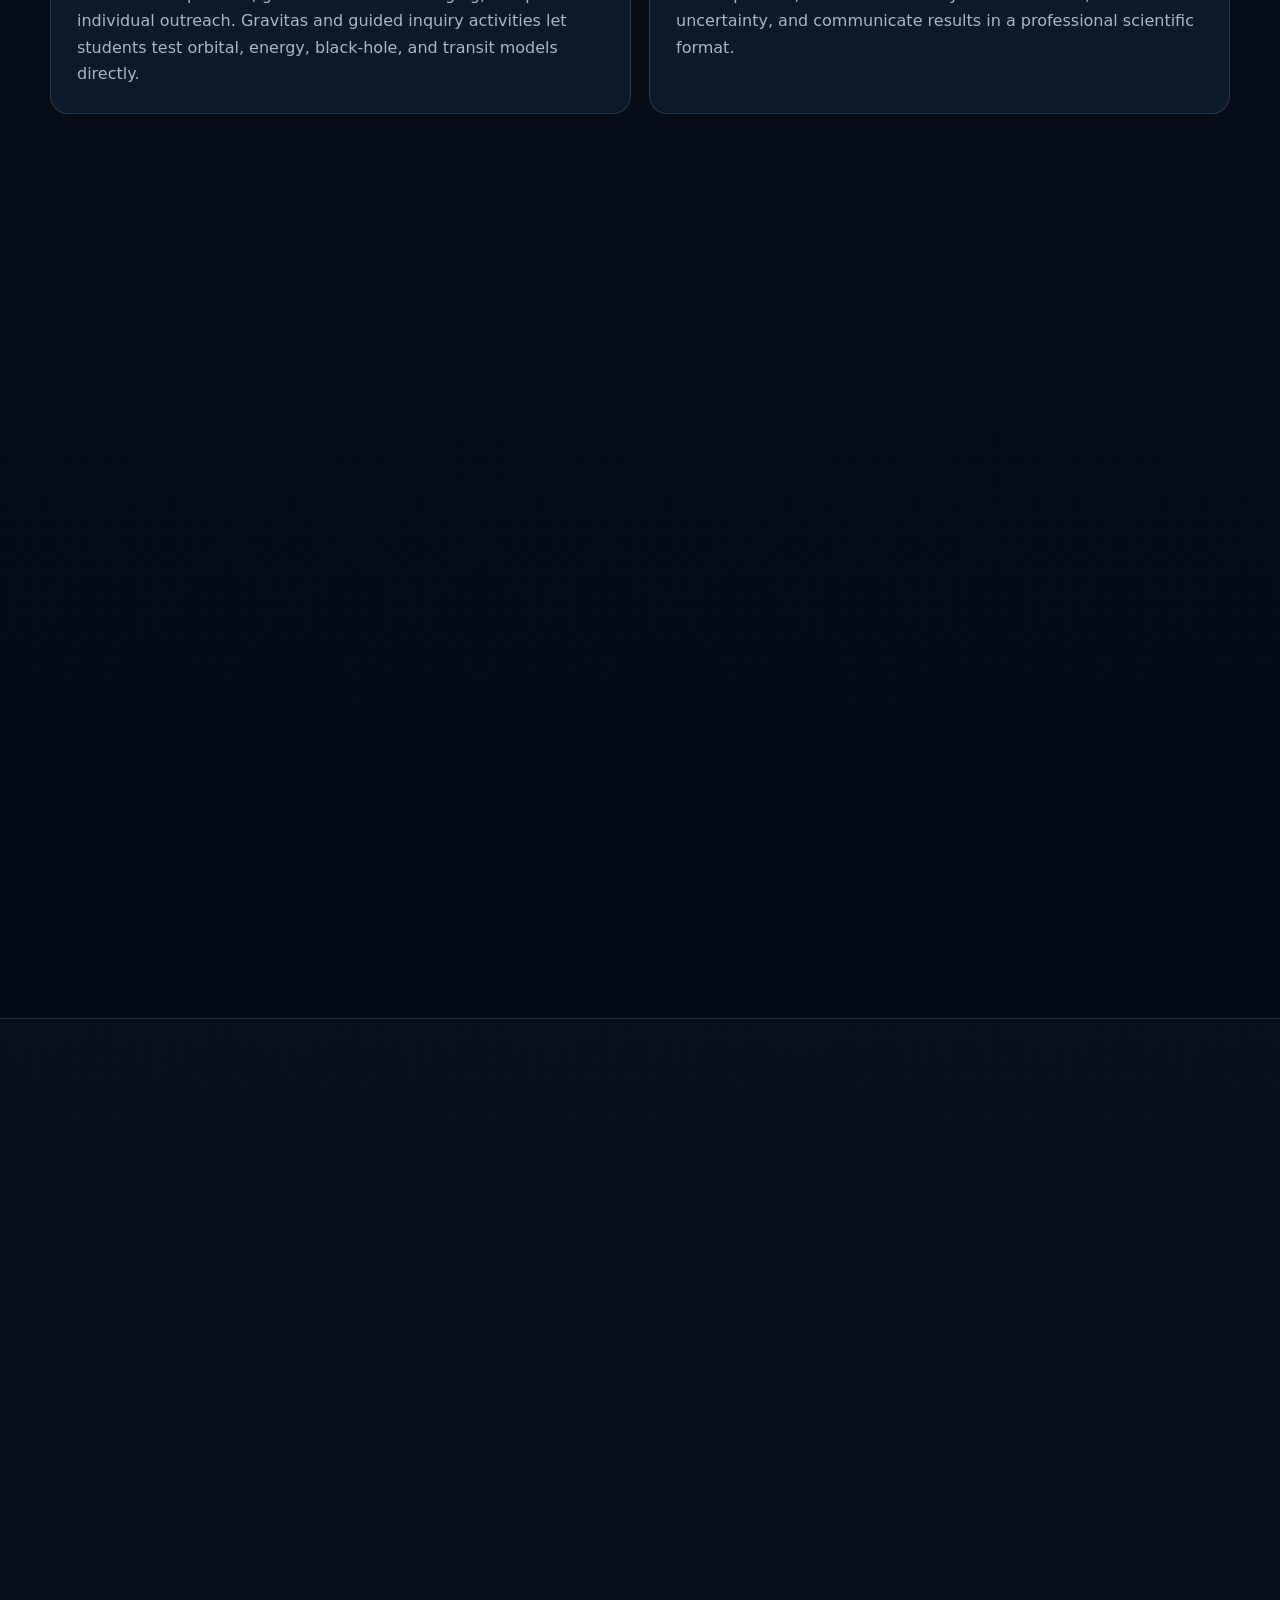
==== commit 2d010edc: "Add files via upload" ====
--- a/index.html
+++ b/index.html
@@ -5,10 +5,10 @@
 <meta charset="utf-8"/>
 <meta content="width=device-width, initial-scale=1" name="viewport"/>
 <meta content="#07111f" name="theme-color"/>
-<meta content="Carl Ziegler is an exoplanet astronomer, Associate Professor of Astronomy, Director of the SFA Observatory, educator, creator of Gravitas, and researcher interested in AI-enabled scientific discovery and learning." name="description"/>
+<meta content="Carl Ziegler is an exoplanet astronomer, Associate Professor of Astronomy, Director of the SFA Observatory, educator, and creator of Gravitas, an open-source astronomy laboratory with a companion paper and versioned Zenodo release." name="description"/>
 <meta content="Carl Ziegler" name="author"/>
 <meta content="Carl Ziegler | Exoplanet Astronomer" property="og:title"/>
-<meta content="Researching exoplanets, stellar multiplicity, high-resolution imaging, astronomical instrumentation, and science education." property="og:description"/>
+<meta content="Exoplanet research, high-resolution imaging, astronomy education, and Gravitas—an open-source browser-based astrophysics laboratory documented in arXiv:2609.19327." property="og:description"/>
 <meta content="website" property="og:type"/>
 <meta content="https://carlziegler.space/" property="og:url"/>
 <meta content="https://carlziegler.space/images/carl-ziegler-headshot.webp" property="og:image"/>
@@ -1560,6 +1560,24 @@
     .gravitas-panel .gravitas-reset {
       top: 25px;
       right: 25px;
+    }
+
+    .gravitas-citation {
+      margin: 23px 0 0;
+      color: var(--muted);
+      font-size: .86rem;
+      line-height: 1.62;
+    }
+
+    .gravitas-citation cite {
+      color: var(--text);
+      font-style: italic;
+    }
+
+    .gravitas-citation a {
+      color: var(--accent);
+      font-weight: 720;
+      text-underline-offset: 3px;
     }
 
     @keyframes gravitas-star-drift {
@@ -4926,7 +4944,30 @@
     "sameAs": [
       "https://scholar.google.com/citations?hl=en&user=T_8uWaMAAAAJ",
       "https://facultyshowcase.sfasu.edu/en/persons/carl-ziegler/",
-      "http://gravitas-sim.online/"
+      "https://gravitas-sim.online/"
+    ]
+  }
+  </script>
+<script type="application/ld+json">
+  {
+    "@context": "https://schema.org",
+    "@type": "SoftwareSourceCode",
+    "@id": "https://gravitas-sim.online/#software",
+    "name": "Gravitas: an interactive astrophysics sandbox for teaching",
+    "description": "A browser-based N-body gravity sandbox and astronomy teaching tool with guided investigations, instructor materials, public physics validation, and offline support.",
+    "url": "https://gravitas-sim.online/",
+    "codeRepository": "https://github.com/gravitas-sim/gravitas-sim.github.io",
+    "version": "1.0.0",
+    "license": "https://opensource.org/license/mit/",
+    "creator": {
+      "@type": "Person",
+      "name": "Carl Andrew Ziegler",
+      "url": "https://carlziegler.space/"
+    },
+    "identifier": "https://doi.org/10.5281/zenodo.22800610",
+    "citation": [
+      "https://arxiv.org/abs/2609.19327",
+      "https://doi.org/10.5281/zenodo.22800610"
     ]
   }
   </script>
@@ -4984,7 +5025,7 @@
               Explore my research
               <svg aria-hidden="true" fill="none" stroke="currentColor" stroke-width="2" viewbox="0 0 24 24"><path d="m9 18 6-6-6-6"></path></svg>
 </a>
-<a class="button hero-gravitas" href="http://gravitas-sim.online/" rel="noopener" target="_blank">Launch Gravitas</a>
+<a class="button hero-gravitas" href="https://gravitas-sim.online/" rel="noopener" target="_blank">Launch Gravitas</a>
 </div>
 <div aria-label="Curriculum vitae" class="hero-cv-row">
 <span class="hero-cv-label">Curriculum vitae</span>
@@ -5603,10 +5644,11 @@
 <li>Spacetime visualization</li>
 <li>Scientific sonification</li>
 </ul>
+<p class="gravitas-citation">The companion paper, <cite>Gravitas: A Browser-Based Astrophysics Laboratory for Prediction, Measurement, and Discovery</cite>, is available as <a href="https://arxiv.org/abs/2609.19327" rel="noopener" target="_blank">arXiv:2609.19327</a>; the version 1.0.0 software release is archived in Zenodo with a permanent <a href="https://doi.org/10.5281/zenodo.22800610" rel="noopener" target="_blank">code DOI</a>. A manuscript describing the project is planned for submission to <a href="https://jose.theoj.org" rel="noopener" target="_blank">JOSE</a> when its submission window reopens.</p>
 <div class="button-row">
-<a class="button primary" href="http://gravitas-sim.online/" rel="noopener" target="_blank">Launch Gravitas</a>
+<a class="button primary" href="https://gravitas-sim.online/" rel="noopener" target="_blank">Launch Gravitas</a>
 <a class="button" href="https://github.com/gravitas-sim/gravitas-sim.github.io" rel="noopener" target="_blank">View source</a>
-<a class="button" href="https://github.com/gravitas-sim/gravitas-sim.github.io/blob/main/Gravitas_User_Manual.pdf" rel="noopener" target="_blank">User manual</a>
+<a class="button" href="https://arxiv.org/abs/2609.19327" rel="noopener" target="_blank">Read the paper</a>
 </div>
 </div>
 </div>
@@ -5904,7 +5946,9 @@
 <div class="footer-links">
 <a href="CV_condensed.pdf" rel="noopener" target="_blank">Condensed CV</a>
 <a href="carlziegler_CV.pdf" rel="noopener" target="_blank">Full Academic CV</a>
-<a href="http://gravitas-sim.online/" rel="noopener" target="_blank">Gravitas</a>
+<a href="https://gravitas-sim.online/" rel="noopener" target="_blank">Gravitas</a>
+<a href="https://arxiv.org/abs/2609.19327" rel="noopener" target="_blank">Gravitas paper</a>
+<a href="https://doi.org/10.5281/zenodo.22800610" rel="noopener" target="_blank">Code DOI</a>
 <a href="https://github.com/gravitas-sim/gravitas-sim.github.io" rel="noopener" target="_blank">GitHub</a>
 <a href="#top">Back to top ↑</a>
 </div>
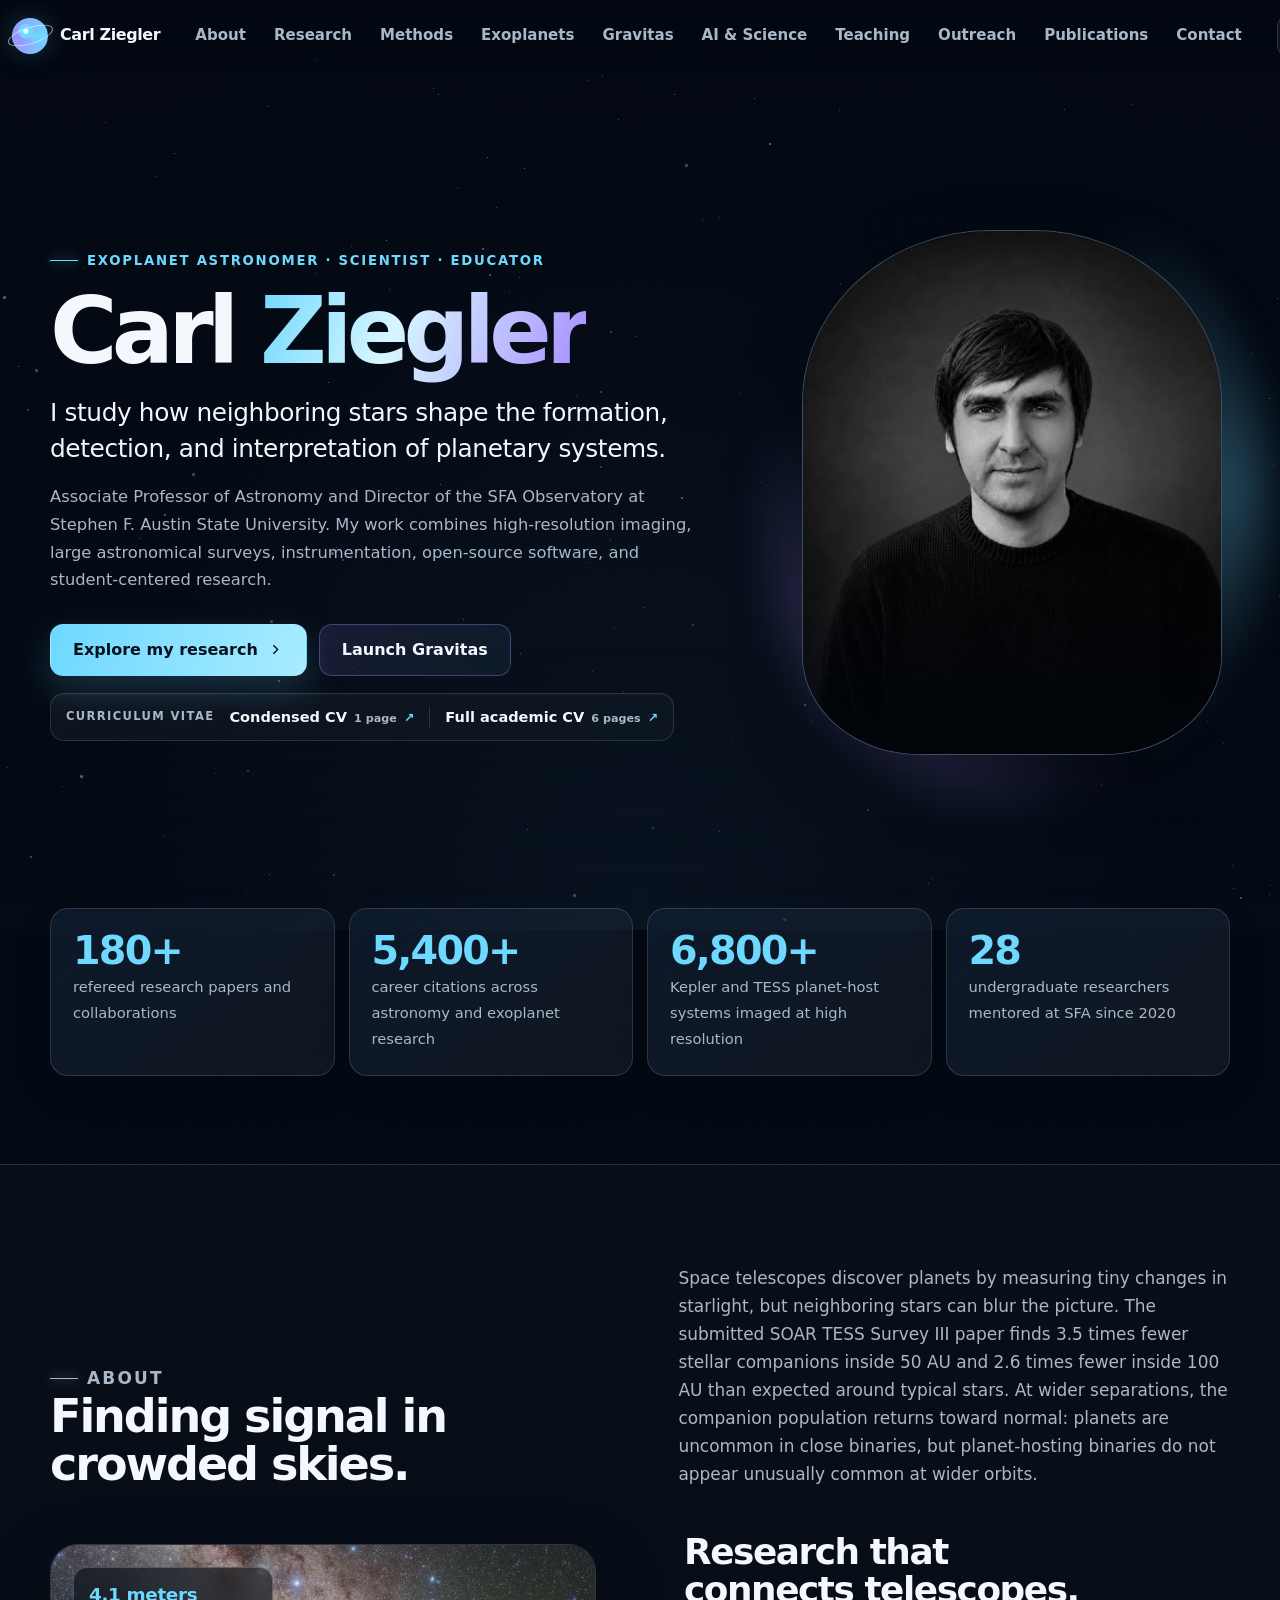
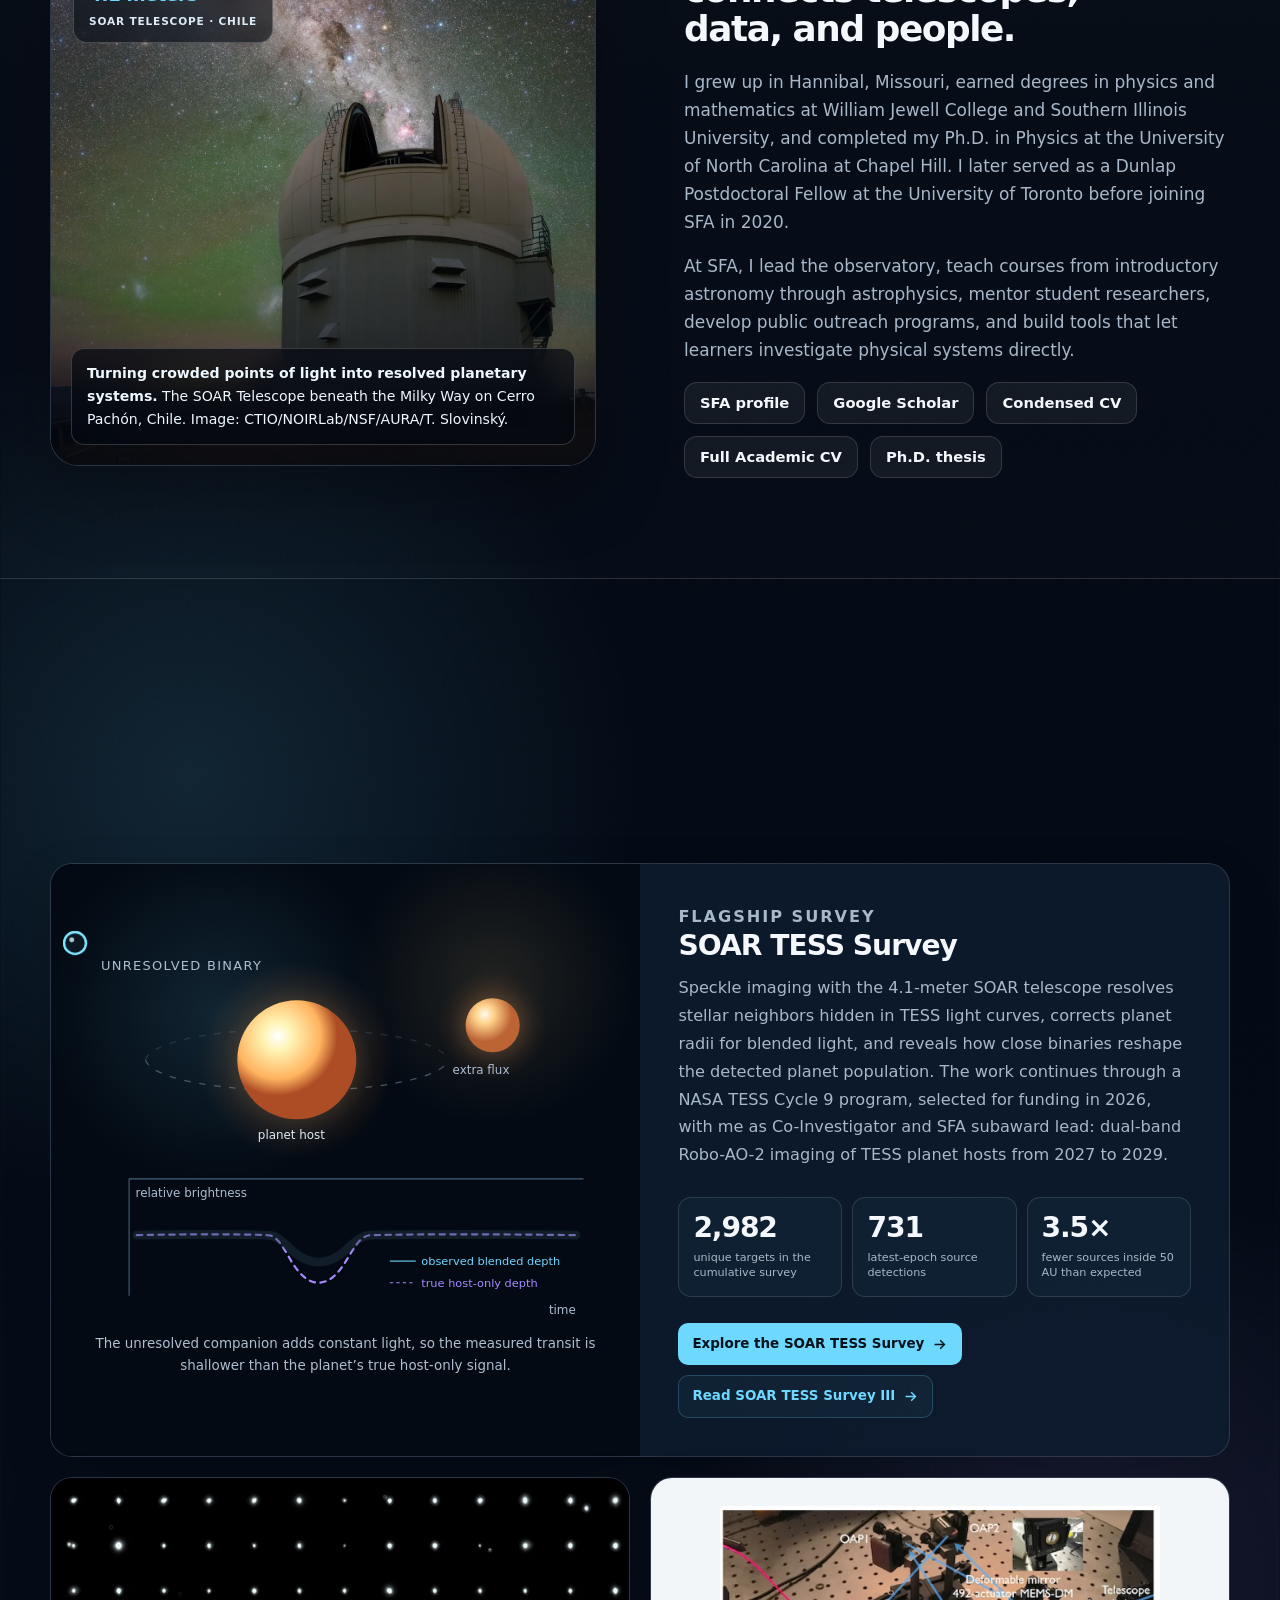
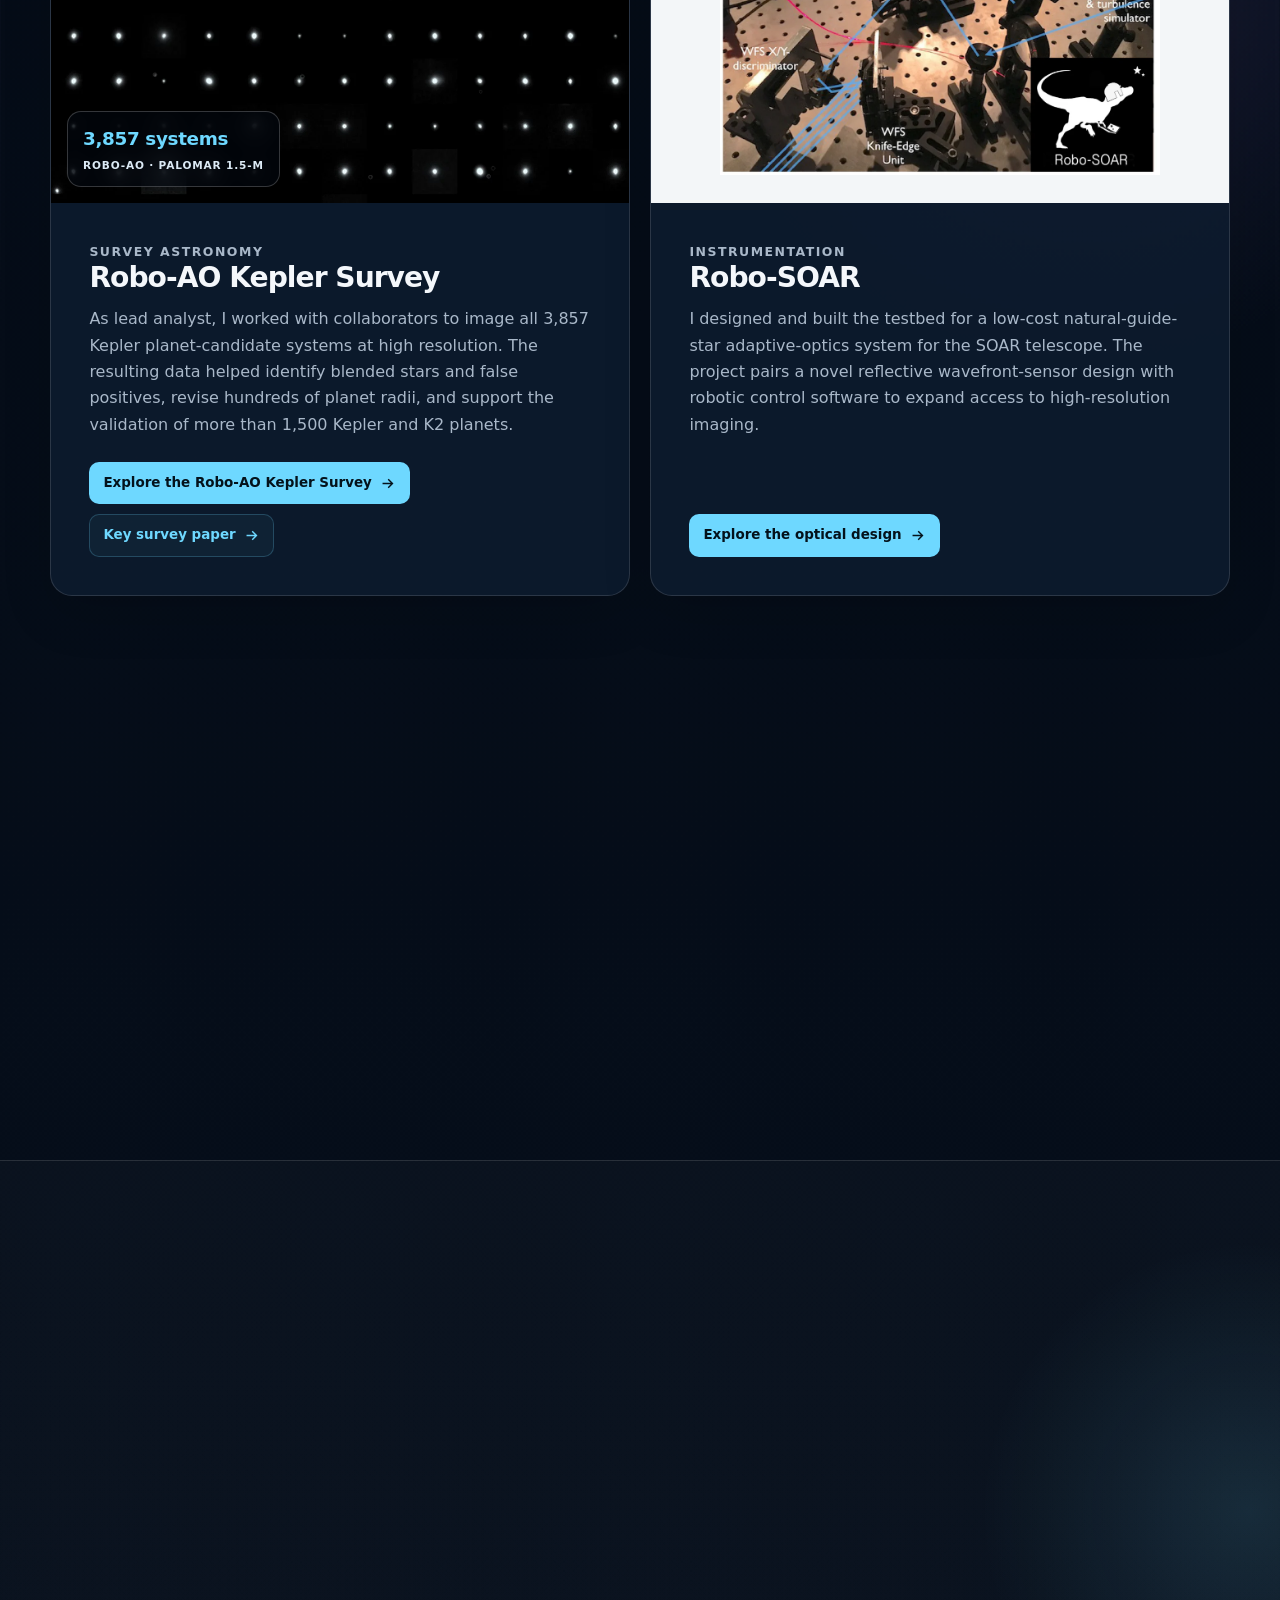
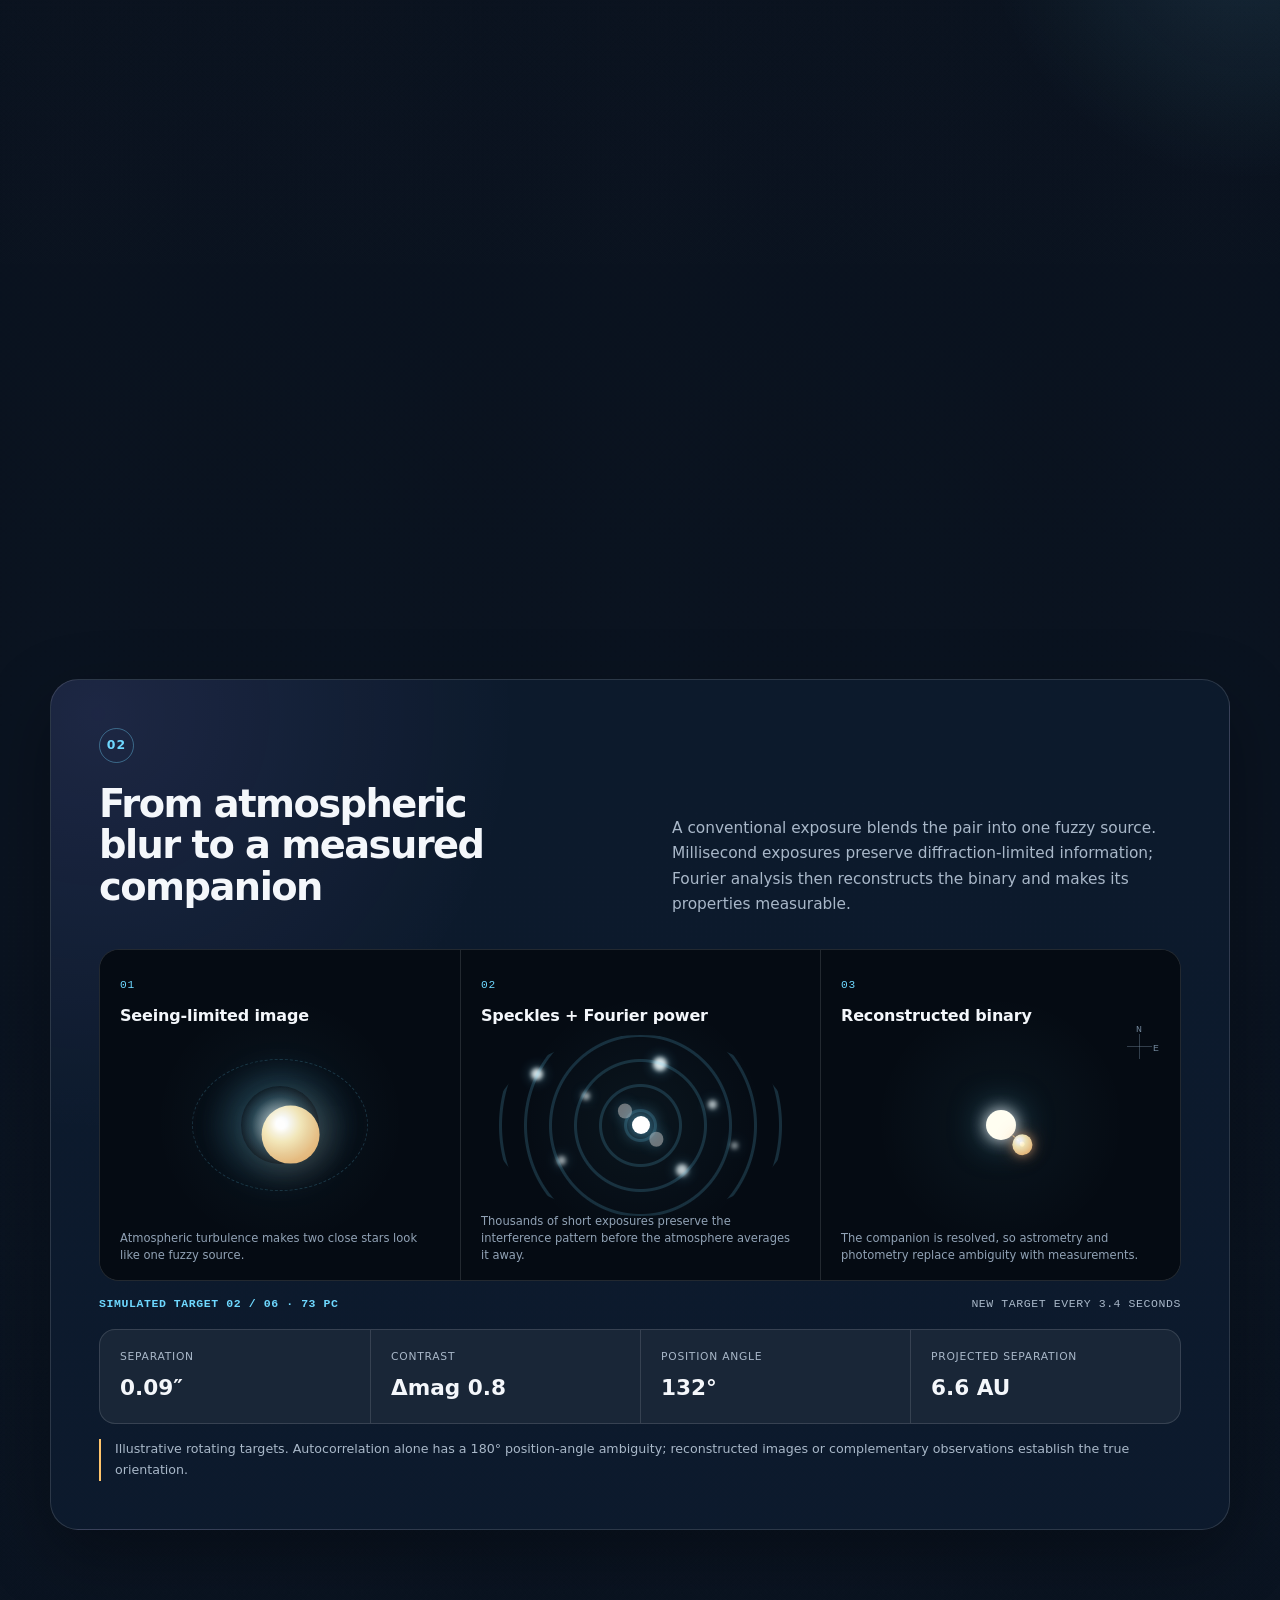
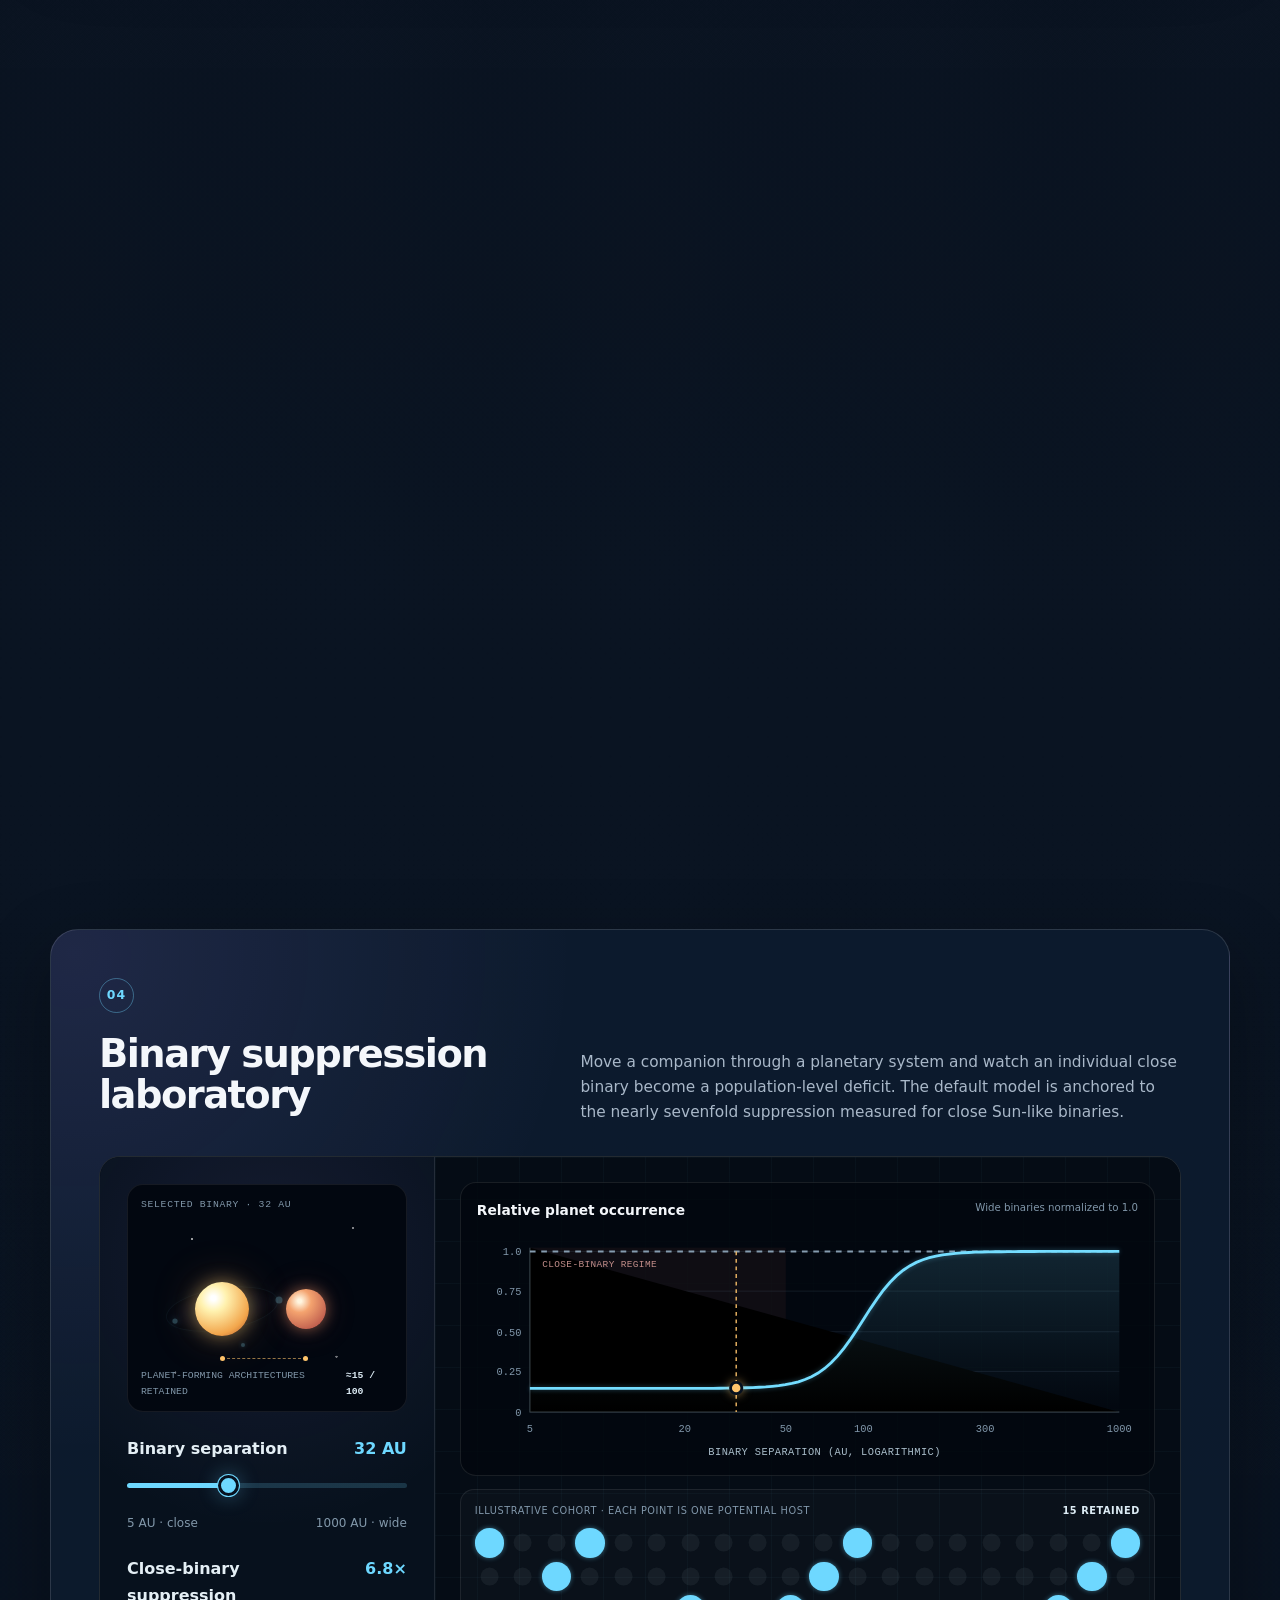
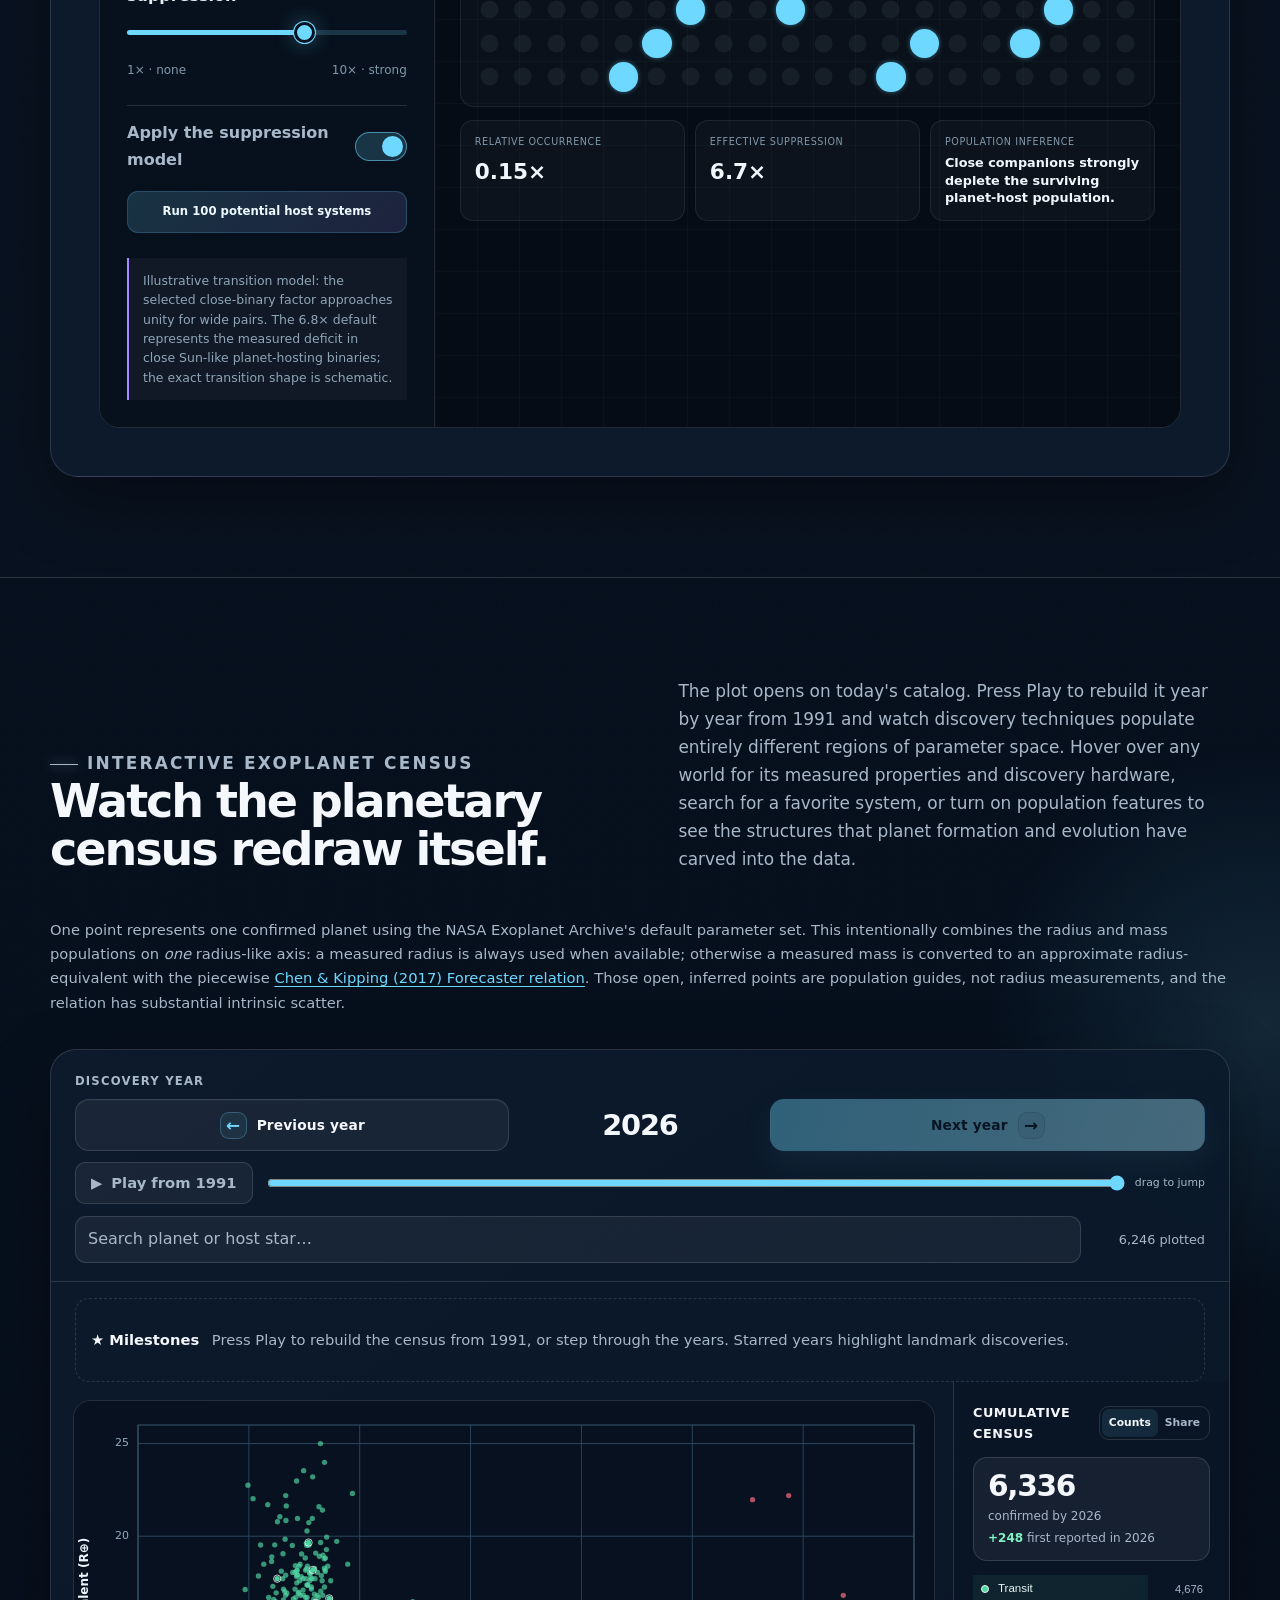
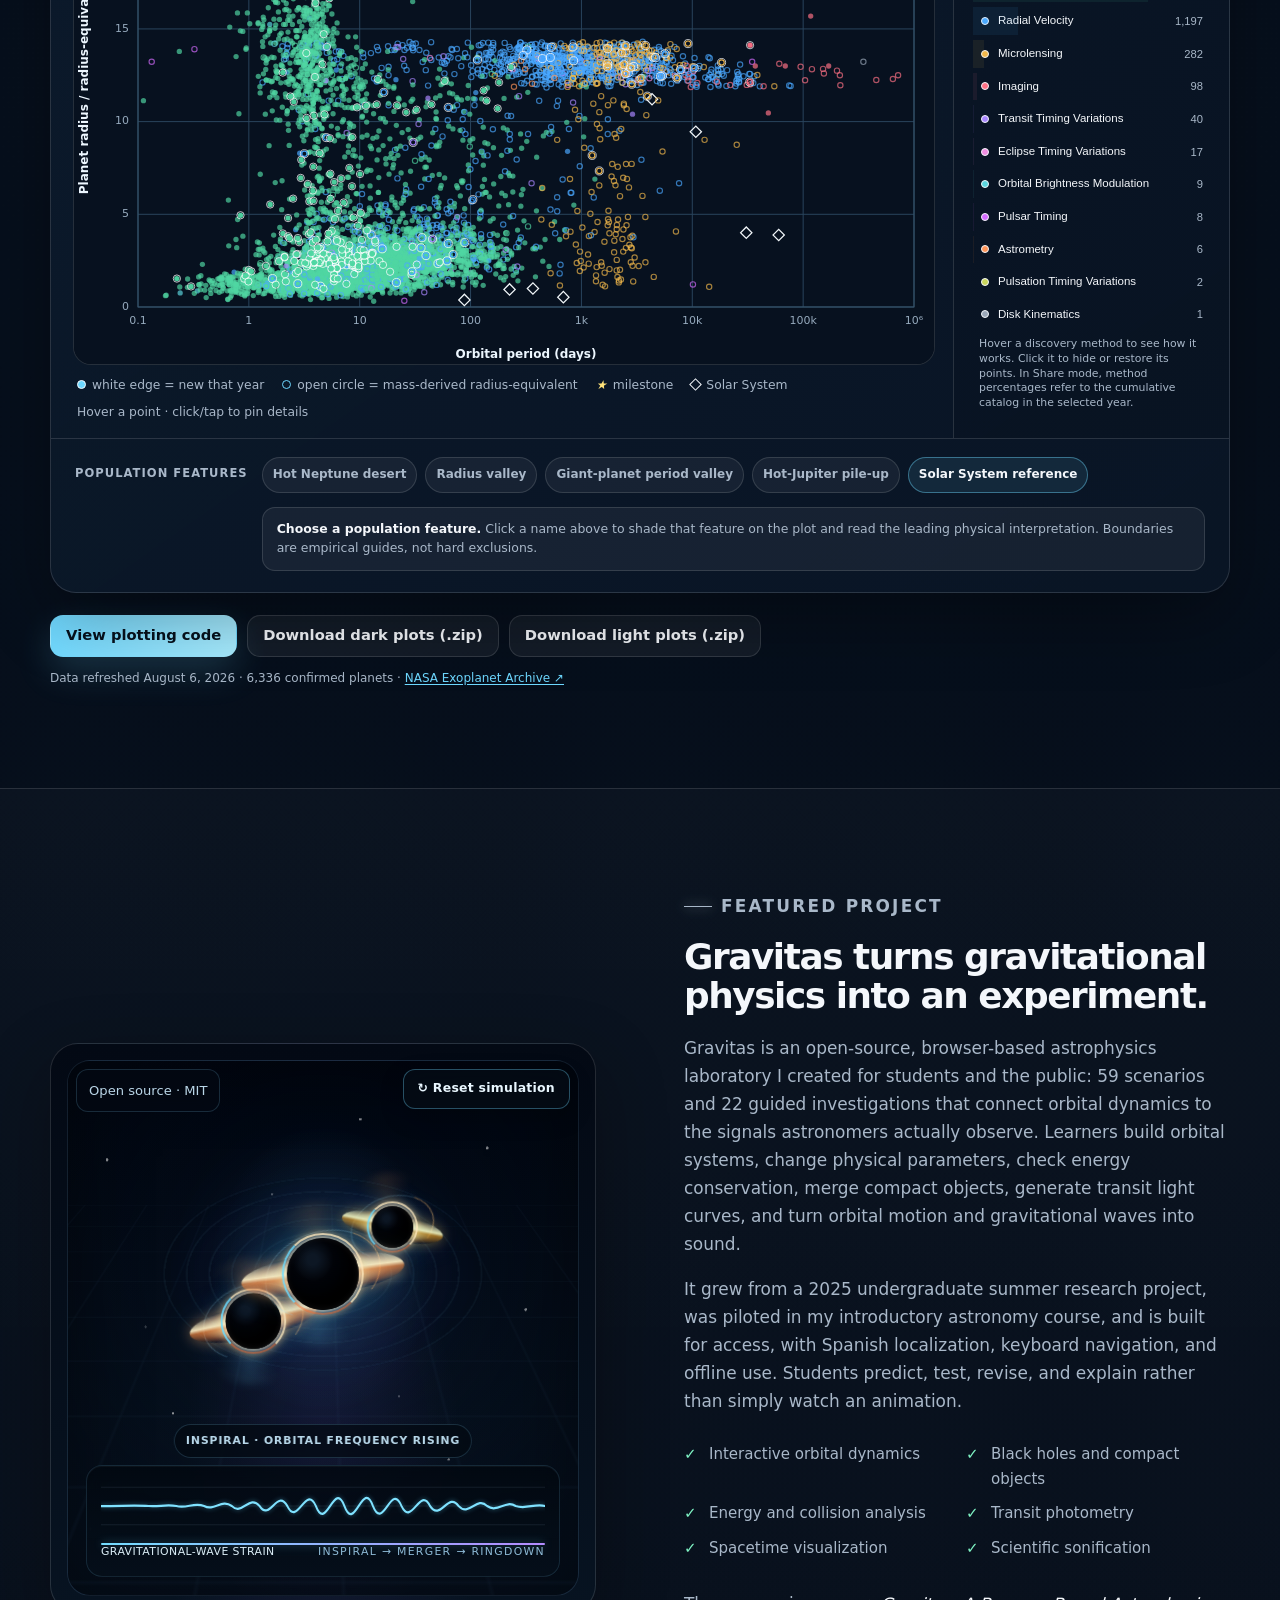
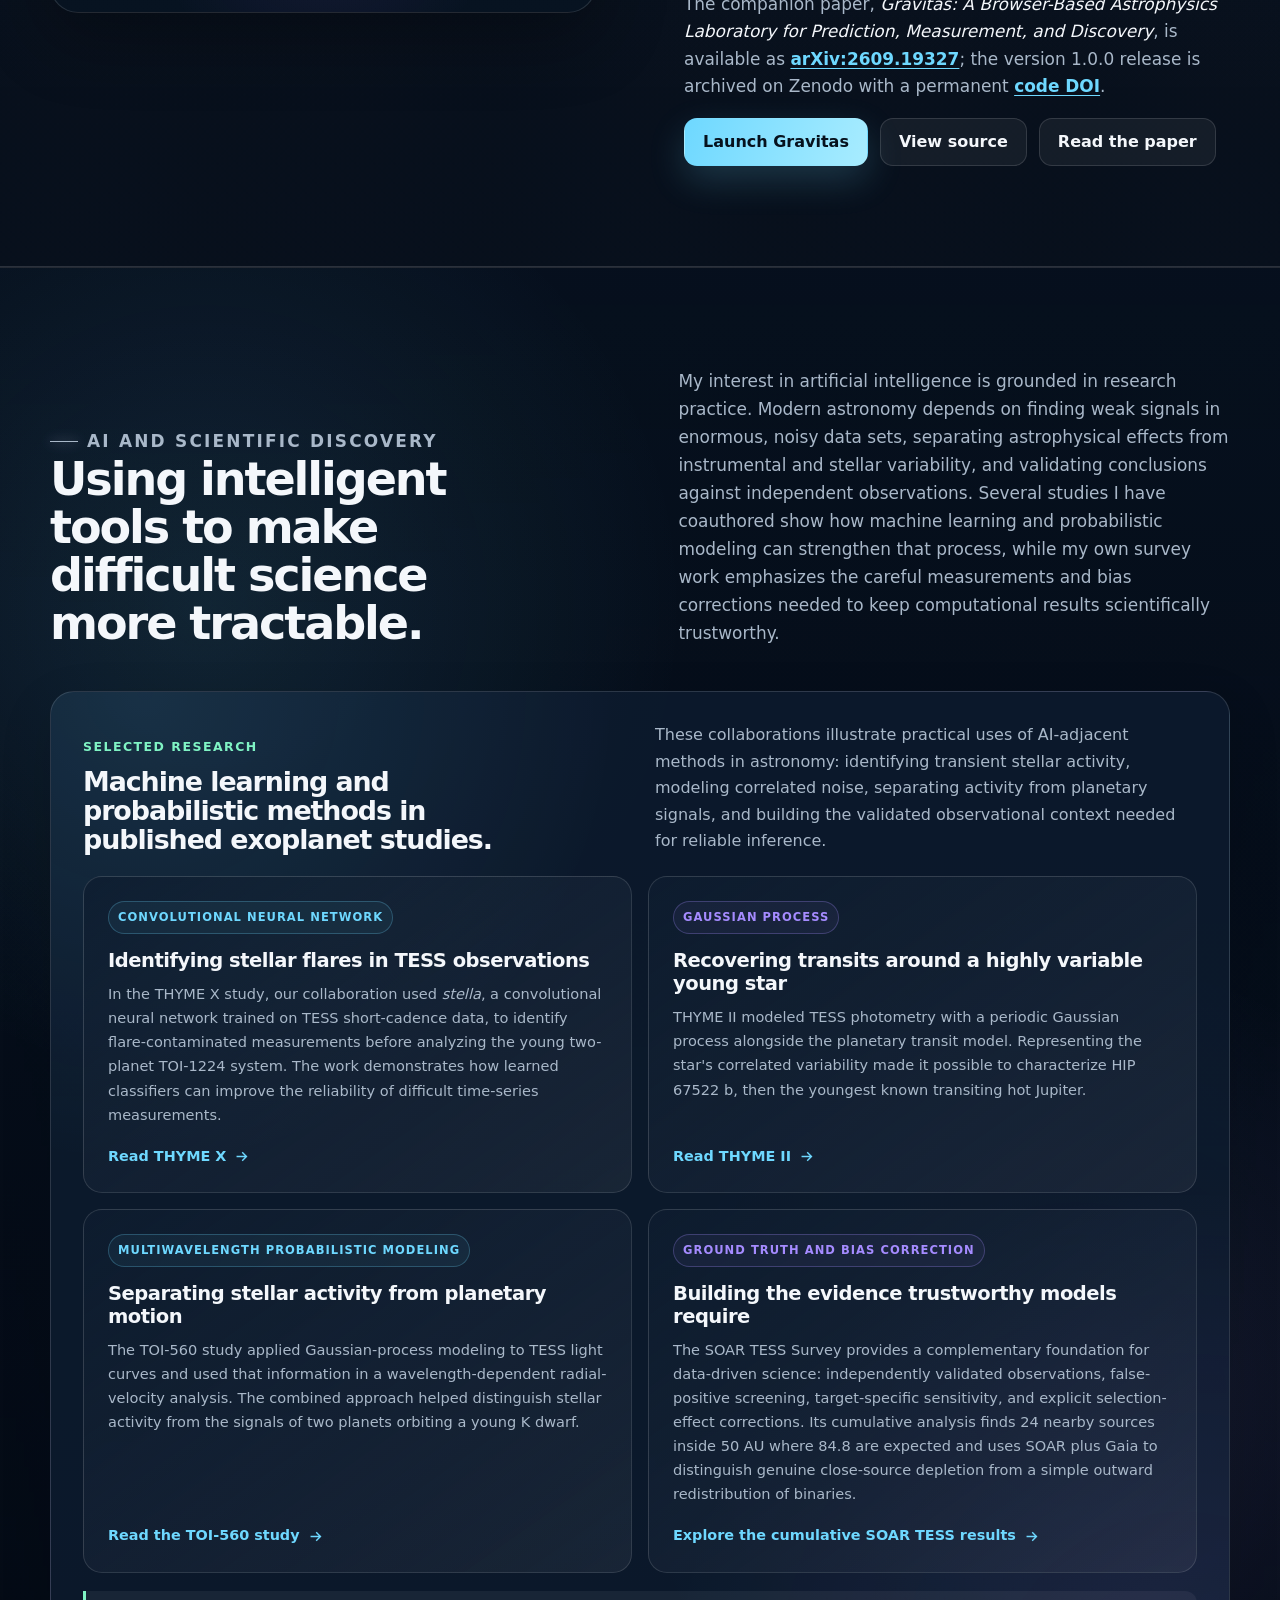
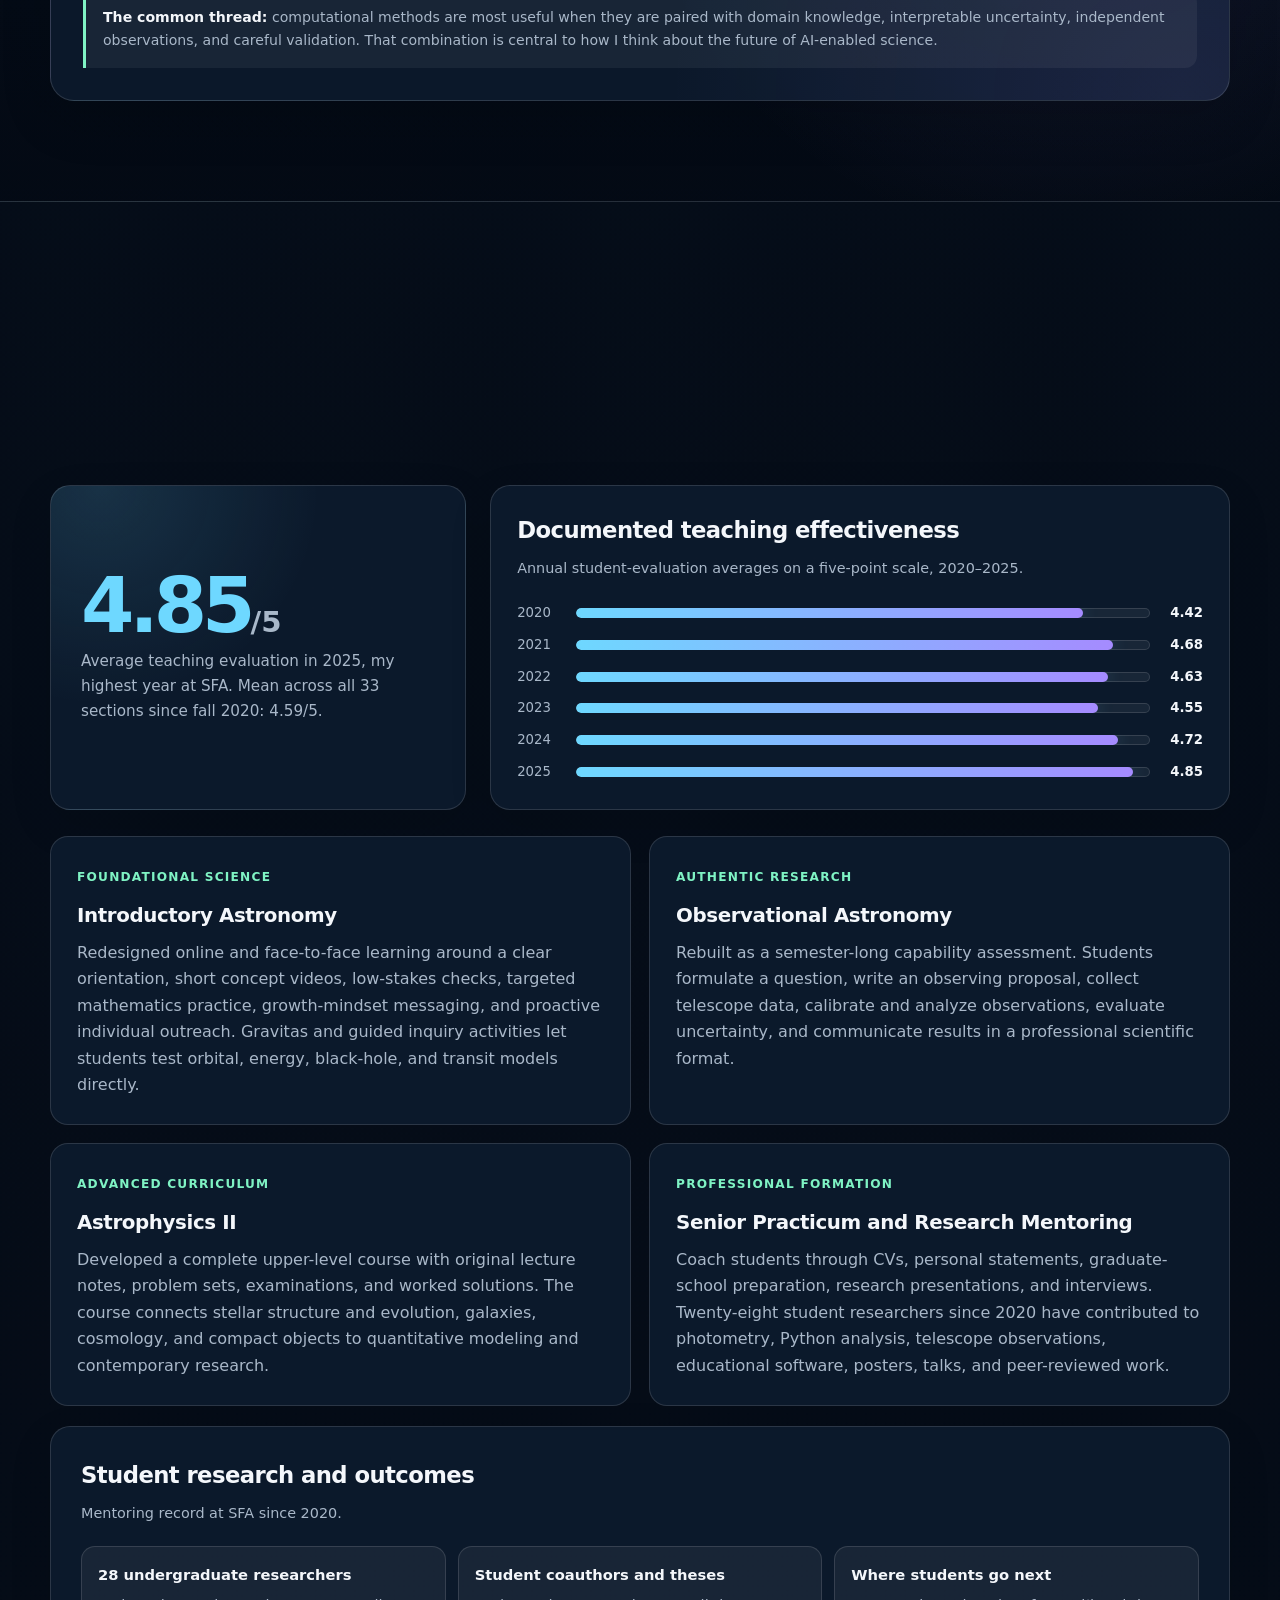
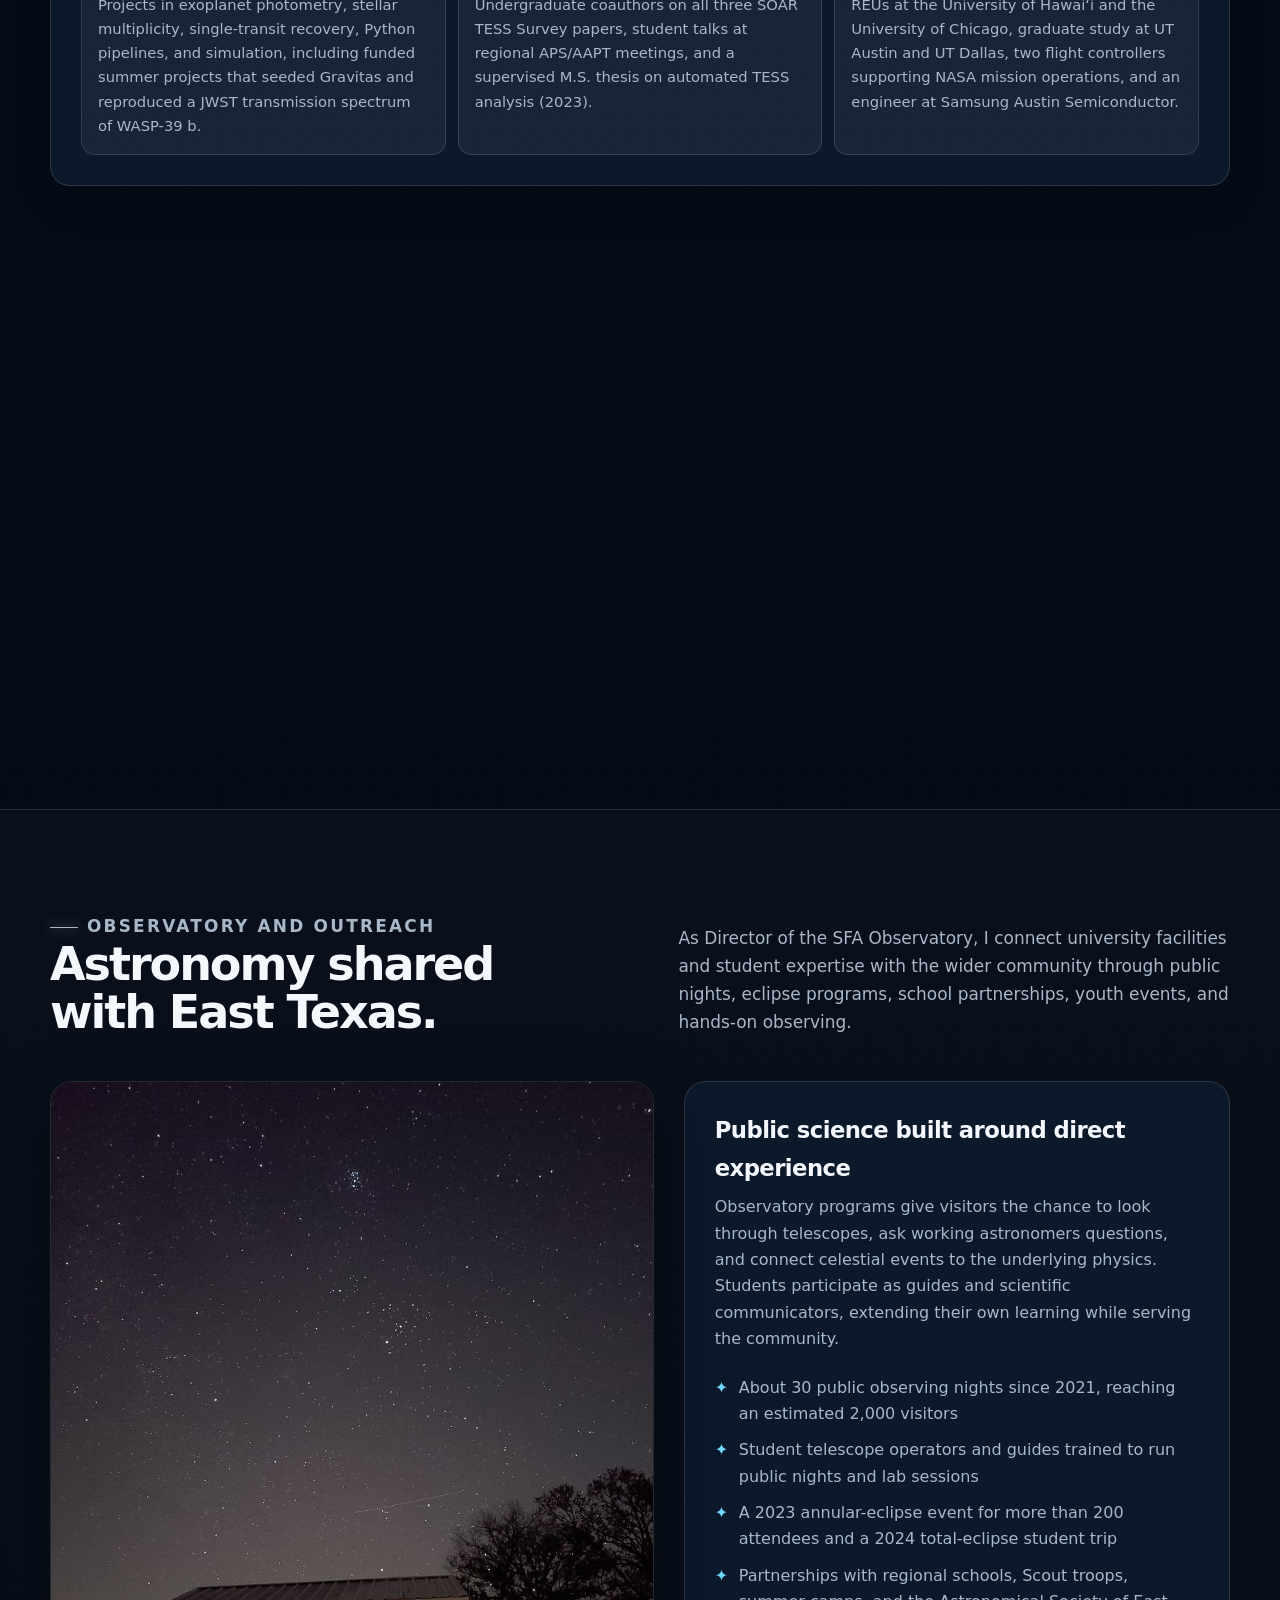
==== commit 444ed63b: "Add files via upload" ====
--- a/index.html
+++ b/index.html
@@ -4915,8 +4915,88 @@
       .transit-visual .planet-rear { display: none; }
       .reveal { opacity: 1; transform: none; }
     }
+
+    /* ---------- Refinements (October 2026) ----------
+       Heading scale, paragraph rhythm, contact layout, and new components.
+       Kept in one block so it is easy to review or remove. */
+
+    .split-copy > h2 { margin-bottom: 20px; }
+    .contact-copy > h2 { margin-bottom: 18px; }
+    .split-copy > p:not(:last-child),
+    .contact-copy > p:not(:last-child) { margin-bottom: 1em; }
+
+    .section-header h2,
+    .split-copy h2,
+    .contact-copy h2,
+    .ai-evidence-header h3,
+    .lab-controls h3,
+    .speckle-copy h3,
+    .interactive-lab-topline h3,
+    .card-body h3 { text-wrap: balance; }
+
+    @media (min-width: 981px) {
+      .section-header {
+        grid-template-columns: minmax(0, 1fr) minmax(0, 1fr);
+        gap: clamp(40px, 6vw, 80px);
+      }
+      .section-header h2 {
+        font-size: clamp(2.4rem, 3.6vw, 3.3rem);
+        line-height: 1.04;
+        letter-spacing: -.045em;
+      }
+      .split-copy h2,
+      .contact-copy h2 {
+        font-size: clamp(2rem, 2.8vw, 2.6rem);
+        line-height: 1.08;
+        letter-spacing: -.04em;
+      }
+      .ai-evidence-header { grid-template-columns: minmax(0, 1fr) minmax(0, 1fr); }
+      .ai-evidence-header h3 { font-size: clamp(1.45rem, 2.1vw, 1.9rem); }
+      .speckle-topline { grid-template-columns: minmax(0, 1fr) minmax(0, 1fr); }
+    }
+
+    /* Stack the contact card until there is room for two real columns. */
+    @media (max-width: 1180px) {
+      .contact-card { grid-template-columns: 1fr; }
+    }
+
+    /* Robo-AO survey mosaic on the research card */
+    .card-image.survey-mosaic { position: relative; background: #000; }
+    .survey-mosaic .observatory-badge { top: auto; bottom: 16px; left: 16px; }
+    /* Photo badges always sit on dark imagery, so keep their text light in both themes. */
+    .observatory-badge strong { color: #6ed8ff; }
+    .observatory-badge span { color: #dceaf5; }
+
+    /* Student outcomes panel (reuses the course-improvement card styles) */
+    .outcomes-panel .innovation-list li { font-size: .92rem; }
+
+    /* Publications */
+    .publication-student { color: var(--accent-3); font-weight: 650; }
+    .publication-note {
+      max-width: 76ch;
+      margin: 22px 0 0;
+      color: var(--muted);
+      font-size: .98rem;
+    }
+    .publication-note a {
+      color: var(--accent);
+      font-weight: 650;
+      text-underline-offset: 3px;
+    }
+
+    @media (max-width: 980px) {
+      .outcomes-panel .innovation-list { grid-template-columns: 1fr; }
+    }
+
+    @media (max-width: 640px) {
+      .split-copy h2,
+      .contact-copy h2 { font-size: clamp(1.75rem, 8vw, 2.3rem); line-height: 1.08; }
+      .split-copy .button-row { grid-template-columns: 1fr 1fr; }
+      .split-copy .button-row .button:last-child:nth-child(odd) { grid-column: 1 / -1; }
+      .survey-mosaic .observatory-badge { bottom: 12px; left: 12px; padding: 9px 12px; }
+    }
   </style><link href="assets/css/parallax-stars.css" rel="stylesheet"/>
-<link href="assets/css/exoplanet-explorer.css?v=20260807-3" rel="stylesheet"/>
+<link href="assets/css/exoplanet-explorer.css?v=20261007-1" rel="stylesheet"/>
 <script type="application/ld+json">
   {
     "@context": "https://schema.org",
@@ -5046,8 +5126,8 @@
 <div class="container metric-grid reveal">
 <div class="metric"><strong>180+</strong><span>refereed research papers and collaborations</span></div>
 <div class="metric"><strong>5,400+</strong><span>career citations across astronomy and exoplanet research</span></div>
-<div class="metric"><strong>4,800+</strong><span>Kepler and TESS host stars surveyed at high resolution</span></div>
-<div class="metric"><strong>20+</strong><span>undergraduate researchers mentored in data-driven projects</span></div>
+<div class="metric"><strong>6,800+</strong><span>Kepler and TESS planet-host systems imaged at high resolution</span></div>
+<div class="metric"><strong>28</strong><span>undergraduate researchers mentored at SFA since 2020</span></div>
 </div>
 </section>
 <section class="section alt" id="about">
@@ -5072,7 +5152,7 @@
 <div class="split-copy">
 <h2>Research that connects telescopes, data, and people.</h2>
 <p>
-              I grew up in Hannibal, Missouri, earned degrees in physics and mathematics at William Jewell College and Southern Illinois University, and completed my Ph.D. in Physics and Astronomy at the University of North Carolina at Chapel Hill. I later served as a Dunlap Postdoctoral Fellow at the University of Toronto before joining SFA in 2020.
+              I grew up in Hannibal, Missouri, earned degrees in physics and mathematics at William Jewell College and Southern Illinois University, and completed my Ph.D. in Physics at the University of North Carolina at Chapel Hill. I later served as a Dunlap Postdoctoral Fellow at the University of Toronto before joining SFA in 2020.
             </p>
 <p>
               At SFA, I lead the observatory, teach courses from introductory astronomy through astrophysics, mentor student researchers, develop public outreach programs, and build tools that let learners investigate physical systems directly.
@@ -5164,7 +5244,7 @@
 <p class="card-kicker">Flagship survey</p>
 <h3>SOAR TESS Survey</h3>
 <p>
-                Speckle imaging with the 4.1-meter SOAR telescope resolves stellar neighbors hidden in TESS light curves, corrects planet radii for blended light, and reveals how close binaries reshape the detected planet population. Follow-up will continue with Robo-AO 2, extending the survey to dual-band visible and near-infrared imaging.
+                Speckle imaging with the 4.1-meter SOAR telescope resolves stellar neighbors hidden in TESS light curves, corrects planet radii for blended light, and reveals how close binaries reshape the detected planet population. The work continues through a NASA TESS Cycle 9 program, selected for funding in 2026, with me as Co-Investigator and SFA subaward lead: dual-band Robo-AO-2 imaging of TESS planet hosts from 2027 to 2029.
               </p>
 <div class="survey-metrics" role="list" aria-label="SOAR TESS Survey highlights">
 <div class="survey-metric" role="listitem"><strong>2,982</strong><span>unique targets in the cumulative survey</span></div>
@@ -5184,14 +5264,15 @@
 </div>
 </article>
 <article class="research-card reveal">
-<div class="card-image">
-<img alt="High-resolution astronomical imaging research" loading="lazy" src="images/research.jpg"/>
+<div class="card-image survey-mosaic">
+<img alt="Grid of Robo-AO adaptive-optics images of Kepler planet-candidate host stars, several showing close stellar companions" height="648" loading="lazy" src="images/roboao-kepler-mosaic.webp" width="1152"/>
+<div class="observatory-badge" aria-hidden="true"><strong>3,857 systems</strong><span>Robo-AO · Palomar 1.5-m</span></div>
 </div>
 <div class="card-body">
 <p class="card-kicker">Survey astronomy</p>
 <h3>Robo-AO Kepler Survey</h3>
 <p>
-                Collaborators and I obtained high-resolution images of all 3,857 Kepler planet-candidate systems. The resulting data helped identify blended stars and false positives, revise hundreds of planet radii, and support the validation of more than 1,500 Kepler and K2 planets.
+                As lead analyst, I worked with collaborators to image all 3,857 Kepler planet-candidate systems at high resolution. The resulting data helped identify blended stars and false positives, revise hundreds of planet radii, and support the validation of more than 1,500 Kepler and K2 planets.
               </p>
 <div class="card-links project-card-links">
 <a class="text-link" href="roboao-kepler/">
@@ -5207,7 +5288,7 @@
 </article>
 <article class="research-card reveal">
 <div class="card-image contain">
-<img alt="Robo-SOAR adaptive optics testbed" loading="lazy" src="images/robosoar_testbed_logo.jpg"/>
+<img alt="Robo-SOAR adaptive optics testbed" loading="lazy" src="images/robosoar_testbed_logo.webp" width="1072" height="655"/>
 </div>
 <div class="card-body">
 <p class="card-kicker">Instrumentation</p>
@@ -5237,7 +5318,7 @@
 </a>
 </div>
 </div>
-<div class="card-image project-photo"><img alt="Carl Ziegler beside a research telescope at sunset" height="1080" loading="lazy" src="images/IMG_0650.jpg" width="1440"/></div>
+<div class="card-image project-photo"><img alt="Carl Ziegler beside a research telescope at sunset" height="1080" loading="lazy" src="images/IMG_0650.webp" width="1440"/></div>
 </article>
 </div>
 </div>
@@ -5511,7 +5592,7 @@
 <h2>Watch the planetary census redraw itself.</h2>
 </div>
 <p>
-            Step from the pre-exoplanet landscape of 1991 through the current catalog and watch discovery techniques populate entirely different regions of parameter space. Hover over any world for its measured properties and discovery hardware, search for a favorite system, or turn on population features to see the structures that planet formation and evolution have carved into the data.
+            The plot opens on today's catalog. Press Play to rebuild it year by year from 1991 and watch discovery techniques populate entirely different regions of parameter space. Hover over any world for its measured properties and discovery hardware, search for a favorite system, or turn on population features to see the structures that planet formation and evolution have carved into the data.
           </p>
 </div>
 <p class="exo-intro-note reveal">One point represents one confirmed planet using the NASA Exoplanet Archive's default parameter set. This intentionally combines the radius and mass populations on <em>one</em> radius-like axis: a measured radius is always used when available; otherwise a measured mass is converted to an approximate radius-equivalent with the piecewise <a href="https://doi.org/10.3847/1538-4357/834/1/17" rel="noopener" target="_blank">Chen &amp; Kipping (2017) Forecaster relation</a>. Those open, inferred points are population guides, not radius measurements, and the relation has substantial intrinsic scatter.</p>
@@ -5522,12 +5603,12 @@
 <span class="exo-toolbar-label">Discovery year</span>
 <div class="exo-year-row">
 <button aria-label="Previous year" class="button exo-step-control" id="exo-year-prev" title="Previous year" type="button"><span aria-hidden="true" class="exo-step-arrow">←</span><span>Previous year</span></button>
-<output aria-live="polite" class="exo-year-badge" id="exo-year" for="exo-year-range">1991</output>
+<output aria-live="polite" class="exo-year-badge" id="exo-year" for="exo-year-range">2026</output>
 <button aria-label="Next year" class="button primary exo-step-control exo-step-next" id="exo-year-next" title="Next year" type="button"><span>Next year</span><span aria-hidden="true" class="exo-step-arrow">→</span></button>
 </div>
 <div class="exo-year-secondary">
 <button aria-label="Play discovery timeline" class="button compact exo-play-control" id="exo-year-play" title="Play timeline" type="button"><span aria-hidden="true">▶</span> Play</button>
-<input aria-label="Jump to discovery year" class="exo-year-range" id="exo-year-range" max="2026" min="1991" step="1" type="range" value="1991"/>
+<input aria-label="Jump to discovery year" class="exo-year-range" id="exo-year-range" max="2026" min="1991" step="1" type="range" value="2026"/>
 <span class="exo-jump-label">drag to jump</span>
 </div>
 <div class="exo-search-row">
@@ -5631,10 +5712,10 @@
 <p class="eyebrow">Featured project</p>
 <h2>Gravitas turns gravitational physics into an experiment.</h2>
 <p>
-            Gravitas is an open-source, browser-based astronomy sandbox that I designed for students and the public. Learners can build orbital systems, change physical parameters, inspect energy conservation, simulate compact-object mergers, generate transit light curves, visualize spacetime, and translate orbital motion and gravitational-wave signatures into sound.
+            Gravitas is an open-source, browser-based astrophysics laboratory I created for students and the public: 59 scenarios and 22 guided investigations that connect orbital dynamics to the signals astronomers actually observe. Learners build orbital systems, change physical parameters, check energy conservation, merge compact objects, generate transit light curves, and turn orbital motion and gravitational waves into sound.
           </p>
 <p>
-            The project is used in introductory astronomy instruction and supports inquiry-driven activities in which students predict, test, revise, and explain rather than simply watch an animation.
+            It grew from a 2025 undergraduate summer research project, was piloted in my introductory astronomy course, and is built for access, with Spanish localization, keyboard navigation, and offline use. Students predict, test, revise, and explain rather than simply watch an animation.
           </p>
 <ul class="check-grid">
 <li>Interactive orbital dynamics</li>
@@ -5644,7 +5725,7 @@
 <li>Spacetime visualization</li>
 <li>Scientific sonification</li>
 </ul>
-<p class="gravitas-citation">The companion paper, <cite>Gravitas: A Browser-Based Astrophysics Laboratory for Prediction, Measurement, and Discovery</cite>, is available as <a href="https://arxiv.org/abs/2609.19327" rel="noopener" target="_blank">arXiv:2609.19327</a>; the version 1.0.0 software release is archived in Zenodo with a permanent <a href="https://doi.org/10.5281/zenodo.22800610" rel="noopener" target="_blank">code DOI</a>. A manuscript describing the project is planned for submission to <a href="https://jose.theoj.org" rel="noopener" target="_blank">JOSE</a> when its submission window reopens.</p>
+<p class="gravitas-citation">The companion paper, <cite>Gravitas: A Browser-Based Astrophysics Laboratory for Prediction, Measurement, and Discovery</cite>, is available as <a href="https://arxiv.org/abs/2609.19327" rel="noopener" target="_blank">arXiv:2609.19327</a>; the version 1.0.0 release is archived on Zenodo with a permanent <a href="https://doi.org/10.5281/zenodo.22800610" rel="noopener" target="_blank">code DOI</a>.</p>
 <div class="button-row">
 <a class="button primary" href="https://gravitas-sim.online/" rel="noopener" target="_blank">Launch Gravitas</a>
 <a class="button" href="https://github.com/gravitas-sim/gravitas-sim.github.io" rel="noopener" target="_blank">View source</a>
@@ -5726,7 +5807,7 @@
 <div class="teaching-evidence reveal">
 <div class="evidence-summary">
 <strong>4.85<span style="font-size:.38em; letter-spacing:0;">/5</span></strong>
-<span>Average teaching evaluation in 2025, continuing an upward trend across my SFA appointment.</span>
+<span>Average teaching evaluation in 2025, my highest year at SFA. Mean across all 33 sections since fall 2020: 4.59/5.</span>
 </div>
 <div class="evaluation-panel">
 <h3>Documented teaching effectiveness</h3>
@@ -5767,9 +5848,18 @@
 <span class="course-level">Professional formation</span>
 <h3>Senior Practicum and Research Mentoring</h3>
 <p>
-              Coach students through CVs, personal statements, graduate-school preparation, research presentations, and interviews. More than 20 student researchers have contributed to photometry, Python analysis, telescope observations, educational software, posters, talks, and peer-reviewed work.
+              Coach students through CVs, personal statements, graduate-school preparation, research presentations, and interviews. Twenty-eight student researchers since 2020 have contributed to photometry, Python analysis, telescope observations, educational software, posters, talks, and peer-reviewed work.
             </p>
 </article>
+</div>
+<div class="innovation-panel outcomes-panel reveal">
+<h3>Student research and outcomes</h3>
+<p>Mentoring record at SFA since 2020.</p>
+<ul class="innovation-list">
+<li><strong>28 undergraduate researchers</strong>Projects in exoplanet photometry, stellar multiplicity, single-transit recovery, Python pipelines, and simulation, including funded summer projects that seeded Gravitas and reproduced a JWST transmission spectrum of WASP-39 b.</li>
+<li><strong>Student coauthors and theses</strong>Undergraduate coauthors on all three SOAR TESS Survey papers, student talks at regional APS/AAPT meetings, and a supervised M.S. thesis on automated TESS analysis (2023).</li>
+<li><strong>Where students go next</strong>REUs at the University of Hawaiʻi and the University of Chicago, graduate study at UT Austin and UT Dallas, two flight controllers supporting NASA mission operations, and an engineer at Samsung Austin Semiconductor.</li>
+</ul>
 </div>
 <div class="innovation-panel reveal">
 <h3>Continuous course improvement</h3>
@@ -5806,24 +5896,21 @@
               Observatory programs give visitors the chance to look through telescopes, ask working astronomers questions, and connect celestial events to the underlying physics. Students participate as guides and scientific communicators, extending their own learning while serving the community.
             </p>
 <ul class="outreach-list">
-<li>Regular public observing nights and campus telescope events</li>
-<li>An annular-eclipse program that brought more than 200 people to campus</li>
-<li>A total-solar-eclipse observing trip for SFA students</li>
-<li>Girl Scouts, STEM Academy, school-group, planetarium, and youth programs</li>
-<li>Hands-on demonstrations using safe solar observing and interactive simulations</li>
+<li>About 30 public observing nights since 2021, reaching an estimated 2,000 visitors</li>
+<li>Student telescope operators and guides trained to run public nights and lab sessions</li>
+<li>A 2023 annular-eclipse event for more than 200 attendees and a 2024 total-eclipse student trip</li>
+<li>Partnerships with regional schools, Scout troops, summer camps, and the Astronomical Society of East Texas</li>
+<li>Student research on the observatory's 1.04-m, 0.46-m, and 0.41-m telescopes: exoplanet transits, asteroids, and eclipsing binaries</li>
 </ul>
-<div class="button-row" style="margin-top:24px;">
-<a class="button compact" href="https://www.sfasu.edu/academics/colleges/sciences-math/physics-engineering-astronomy/facilities-research/observatory" rel="noopener" target="_blank">Explore the SFA Observatory</a>
-</div>
 </div>
 </div>
 <div class="outreach-gallery">
 <figure class="reveal">
-<img alt="A large campus crowd participating in an SFA eclipse-viewing event" height="788" loading="lazy" src="images/eclipse1.png" width="1400"/>
+<img alt="A large campus crowd participating in an SFA eclipse-viewing event" height="788" loading="lazy" src="images/eclipse1.webp" width="1400"/>
 <figcaption>Campus eclipse viewing brings students, families, faculty, and community members together around a shared astronomical event.</figcaption>
 </figure>
 <figure class="reveal">
-<img alt="Visitors viewing the eclipse through a safely filtered telescope on the SFA campus" height="776" loading="lazy" src="images/eclipse2.png" width="1400"/>
+<img alt="Visitors viewing the eclipse through a safely filtered telescope on the SFA campus" height="776" loading="lazy" src="images/eclipse2.webp" width="1400"/>
 <figcaption>Students and visitors use safely filtered telescopes while SFA astronomers explain what they are seeing.</figcaption>
 </figure>
 </div>
@@ -5843,17 +5930,17 @@
 <div class="publications reveal">
 <a class="publication" href="https://arxiv.org/abs/2608.26250" rel="noopener" target="_blank">
 <span class="publication-year">2026</span>
-<span><span class="publication-title">SOAR TESS Survey III: Mapping the Stellar Companion Deficit around TESS Planet Candidates</span><span class="publication-journal">arXiv preprint · submitted to The Astronomical Journal</span></span>
+<span><span class="publication-title">SOAR TESS Survey III: Mapping the Stellar Companion Deficit around TESS Planet Candidates</span><span class="publication-journal">arXiv preprint · submitted to The Astronomical Journal · <span class="publication-student">undergraduate coauthor</span></span></span>
 <span aria-hidden="true" class="publication-arrow">↗</span>
 </a>
 <a class="publication" href="https://ui.adsabs.harvard.edu/abs/2021AJ....162..192Z/abstract" rel="noopener" target="_blank">
 <span class="publication-year">2021</span>
-<span><span class="publication-title">SOAR TESS Survey II: The Impact of Stellar Companions on Planetary Populations</span><span class="publication-journal">The Astronomical Journal, 162, 192</span></span>
+<span><span class="publication-title">SOAR TESS Survey II: The Impact of Stellar Companions on Planetary Populations</span><span class="publication-journal">The Astronomical Journal, 162, 192 · <span class="publication-student">undergraduate coauthor</span></span></span>
 <span aria-hidden="true" class="publication-arrow">↗</span>
 </a>
 <a class="publication" href="https://ui.adsabs.harvard.edu/abs/2020AJ....159...19Z/abstract" rel="noopener" target="_blank">
 <span class="publication-year">2020</span>
-<span><span class="publication-title">SOAR TESS Survey I: Sculpting of TESS Planetary Systems by Stellar Companions</span><span class="publication-journal">The Astronomical Journal, 159, 19</span></span>
+<span><span class="publication-title">SOAR TESS Survey I: Sculpting of TESS Planetary Systems by Stellar Companions</span><span class="publication-journal">The Astronomical Journal, 159, 19 · <span class="publication-student">undergraduate coauthor</span></span></span>
 <span aria-hidden="true" class="publication-arrow">↗</span>
 </a>
 <a class="publication" href="https://ui.adsabs.harvard.edu/abs/2018AJ....156..259Z/abstract" rel="noopener" target="_blank">
@@ -5872,6 +5959,7 @@
 <span aria-hidden="true" class="publication-arrow">↗</span>
 </a>
 </div>
+<p class="publication-note reveal">SOAR imaging also supported high-profile TESS discoveries, including <a href="https://ui.adsabs.harvard.edu/abs/2020AJ....160..116G/abstract" rel="noopener" target="_blank">TOI-700 d</a>, the first habitable-zone Earth-size planet from TESS, and <a href="https://ui.adsabs.harvard.edu/abs/2020AJ....159..253K/abstract" rel="noopener" target="_blank">TOI-1338 b</a>, TESS's first transiting circumbinary planet.</p>
 <div class="publication-footer reveal">
 <a class="button compact" href="https://ui.adsabs.harvard.edu/search/q=author%3A%22Ziegler%2C%20Carl%22&amp;sort=date%20desc%2C%20bibcode%20desc&amp;p_=0" rel="noopener" target="_blank">All publications on ADS</a>
 <a class="button compact" href="https://scholar.google.com/citations?hl=en&amp;user=T_8uWaMAAAAJ" rel="noopener" target="_blank">Google Scholar</a>
@@ -5889,15 +5977,15 @@
 </div>
 <div class="crew-grid">
 <figure class="crew-card reveal">
-<img alt="Young child seated in a blue astronaut suit" height="2048" loading="lazy" src="images/astronaut_max.jpg" width="1536"/>
+<img alt="Young child seated in a blue astronaut suit" height="2048" loading="lazy" src="images/astronaut_max.webp" width="1536"/>
 <figcaption><strong>Mission specialist</strong>Always ready for launch, usually before the checklist is finished.</figcaption>
 </figure>
 <figure class="crew-card reveal">
-<img alt="Smiling young child outdoors in a blue astronaut suit beside a globe" height="1642" loading="lazy" src="images/caroline_astronaut.jpg" width="1356"/>
+<img alt="Smiling young child outdoors in a blue astronaut suit beside a globe" height="1642" loading="lazy" src="images/caroline_astronaut.webp" width="1356"/>
 <figcaption><strong>Planetary scientist</strong>Equipped for fieldwork, sample collection, and ambitious new worlds.</figcaption>
 </figure>
 <figure class="crew-card reveal">
-<img alt="Young child standing in a blue astronaut suit" height="1528" loading="lazy" src="images/samantha_astronaut.jpg" width="1134"/>
+<img alt="Young child standing in a blue astronaut suit" height="1528" loading="lazy" src="images/samantha_astronaut.webp" width="1134"/>
 <figcaption><strong>Flight director</strong>Confidently managing the mission, the crew, and the candy payload.</figcaption>
 </figure>
 </div>
@@ -5907,7 +5995,7 @@
 <div class="container">
 <div class="contact-layout">
 <figure class="contact-portrait reveal">
-<img alt="Carl Ziegler at the SFA Observatory" height="1072" loading="lazy" src="images/IMG_0627.jpg" width="804"/>
+<img alt="Carl Ziegler at the SFA Observatory" height="1072" loading="lazy" src="images/IMG_0627.webp" width="804"/>
 <figcaption>At the SFA Observatory, where research, instrumentation, teaching, and public observing share the same sky.</figcaption>
 </figure>
 <div class="contact-card reveal">
@@ -6776,6 +6864,6 @@
       document.getElementById('year').textContent = new Date().getFullYear();
     })();
   </script>
-<script defer src="assets/js/exoplanet-explorer.js?v=20260807-3"></script>
+<script defer src="assets/js/exoplanet-explorer.js?v=20261007-1"></script>
 </body>
 </html>
--- a/assets/css/exoplanet-explorer.css
+++ b/assets/css/exoplanet-explorer.css
@@ -271,6 +271,18 @@
   background: linear-gradient(90deg, rgba(255,227,122,.09), rgba(165,139,255,.07));
   pointer-events: auto;
 }
+
+.exo-milestone-banner.idle {
+  opacity: 1;
+  visibility: visible;
+  color: var(--muted);
+  font-size: .92rem;
+  border-color: var(--line);
+  border-style: dashed;
+}
+
+.exo-milestone-banner.idle strong { color: var(--text); }
+html[data-theme="light"] .exo-milestone-banner.idle strong { color: var(--text); }
 
 .exo-milestone-banner strong {
   display: inline-block;
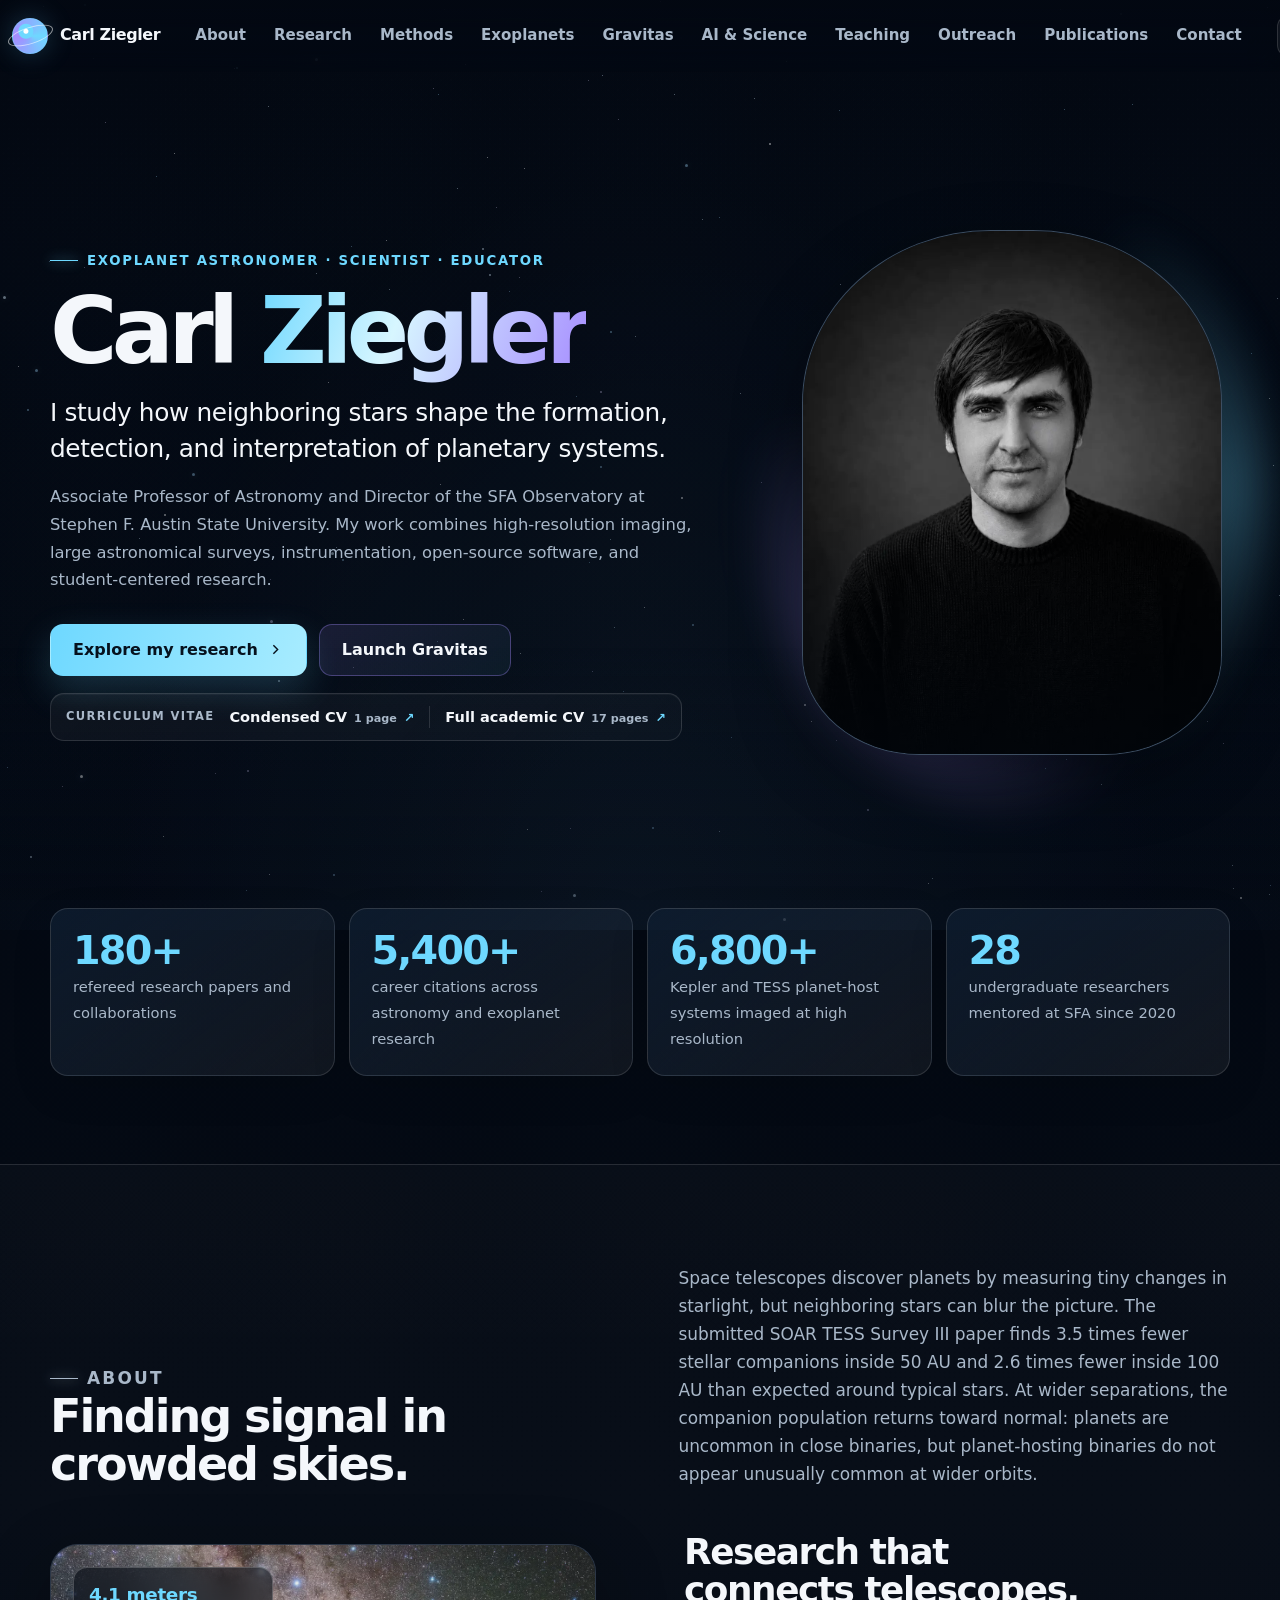
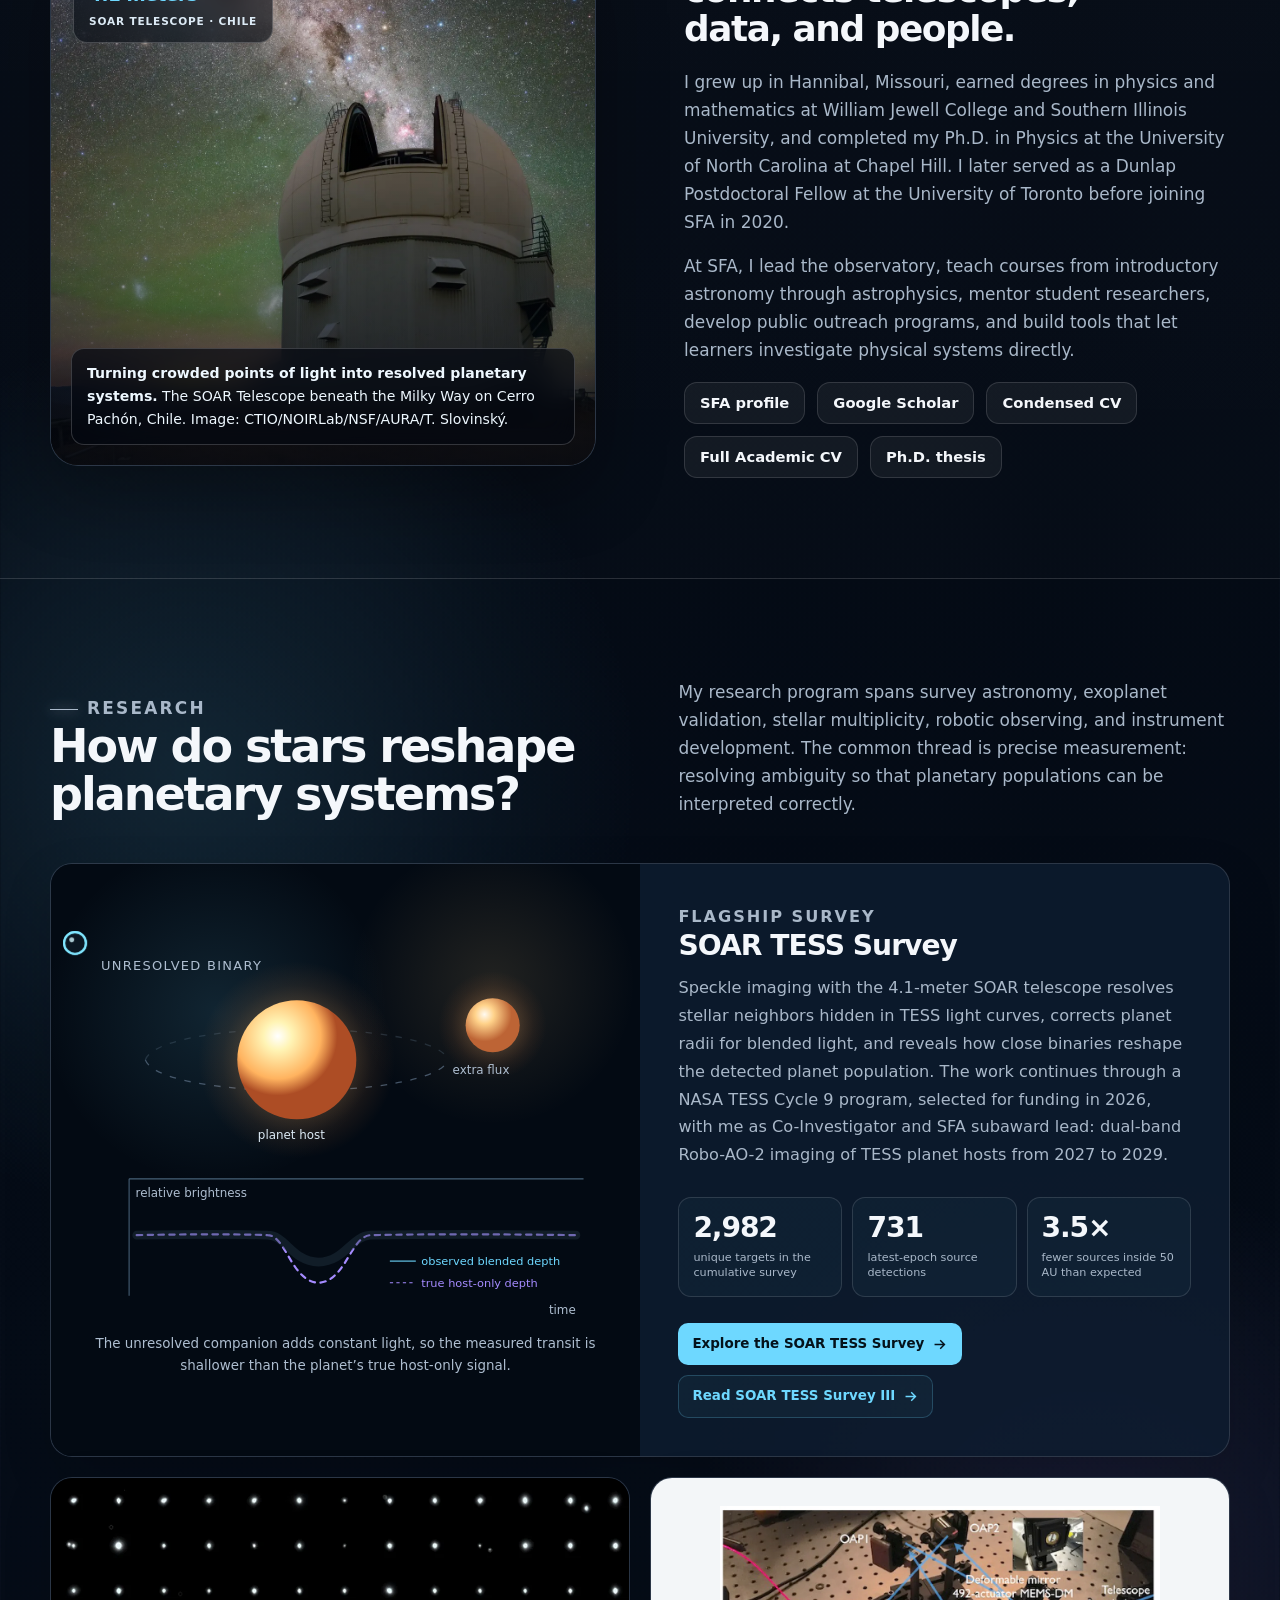
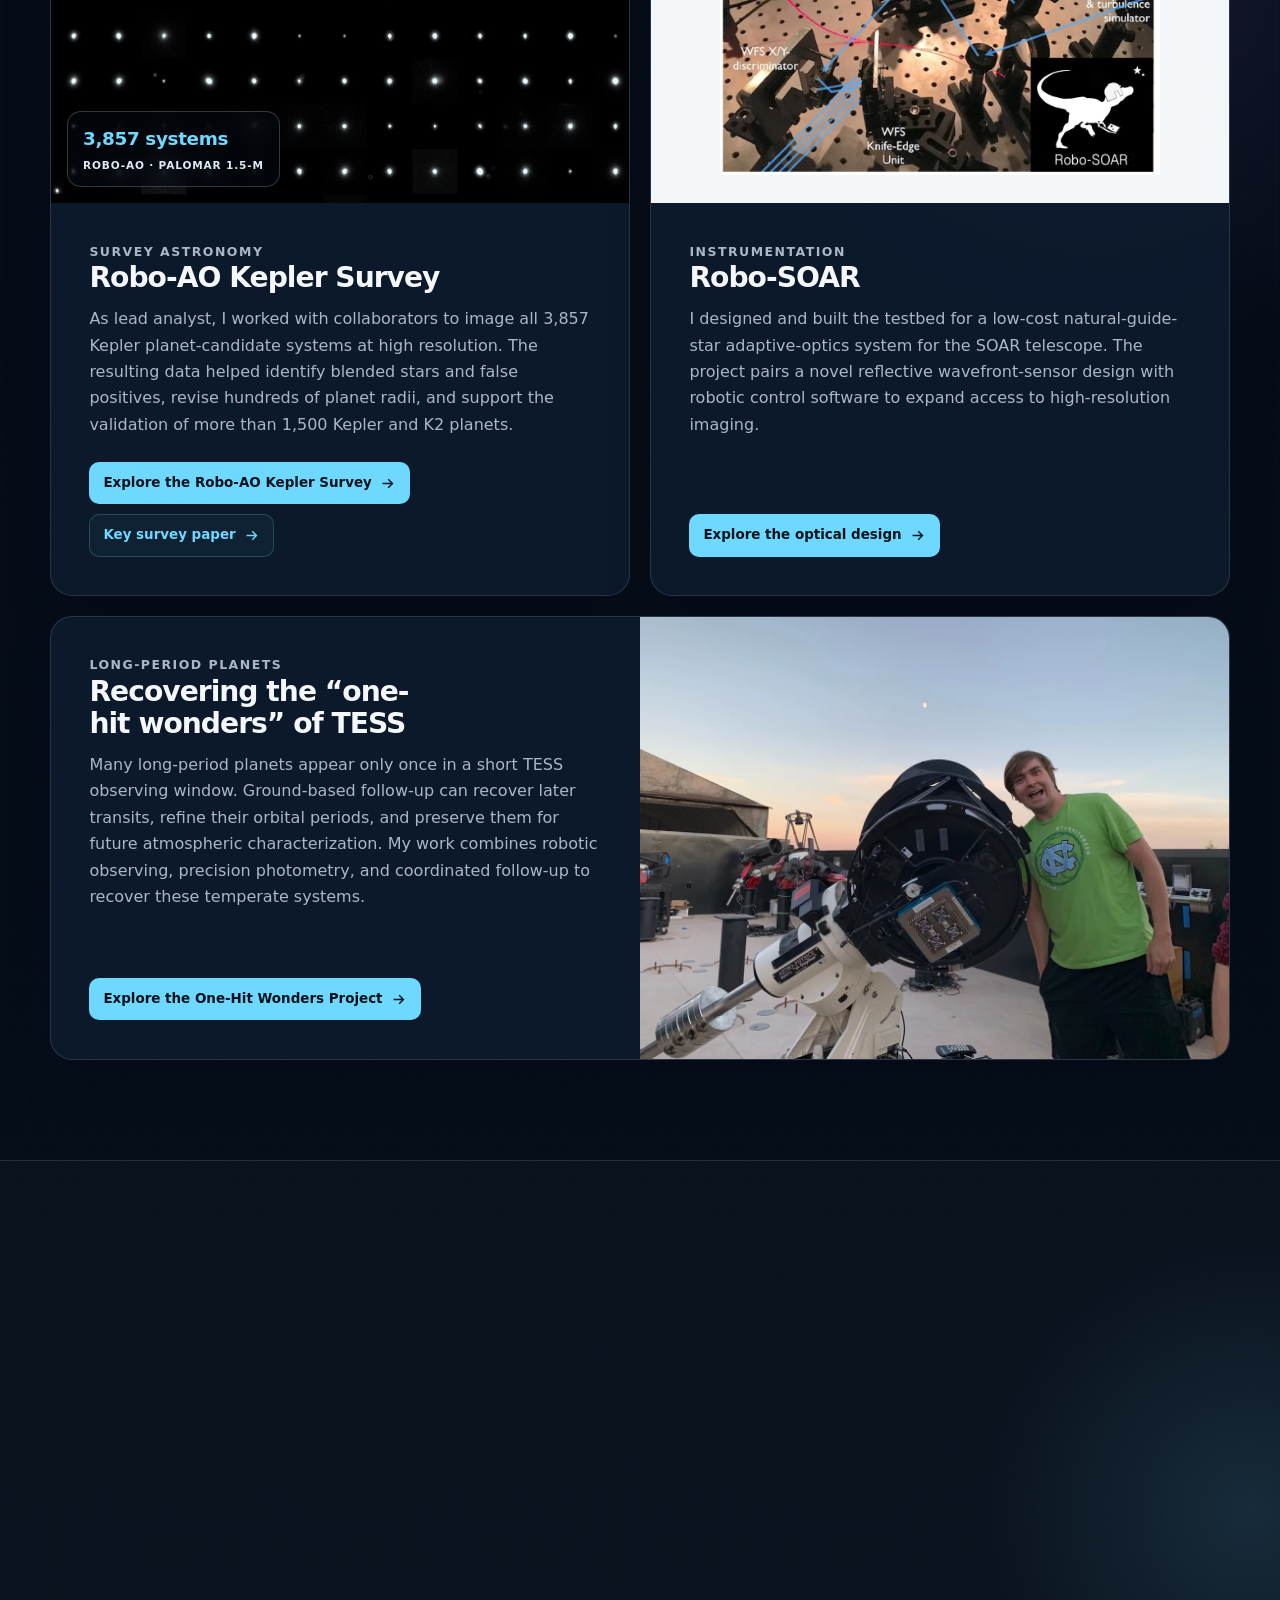
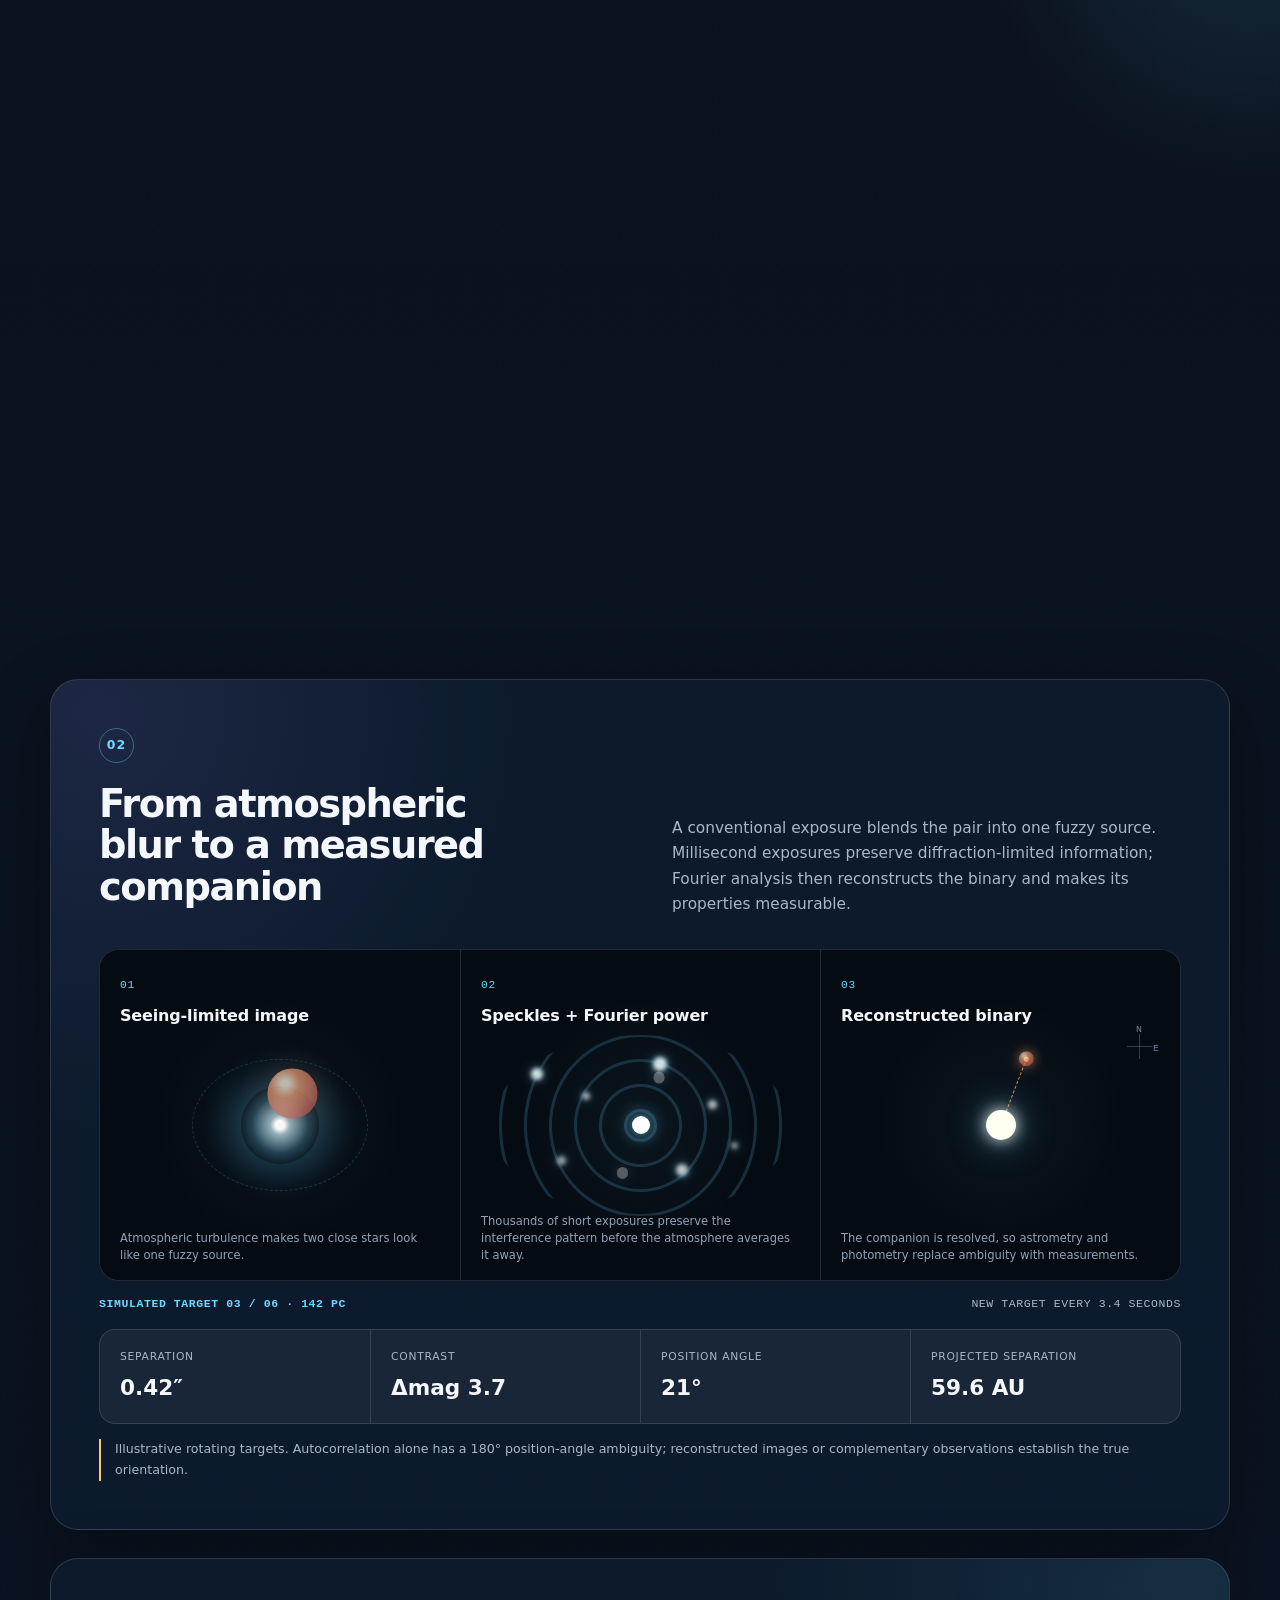
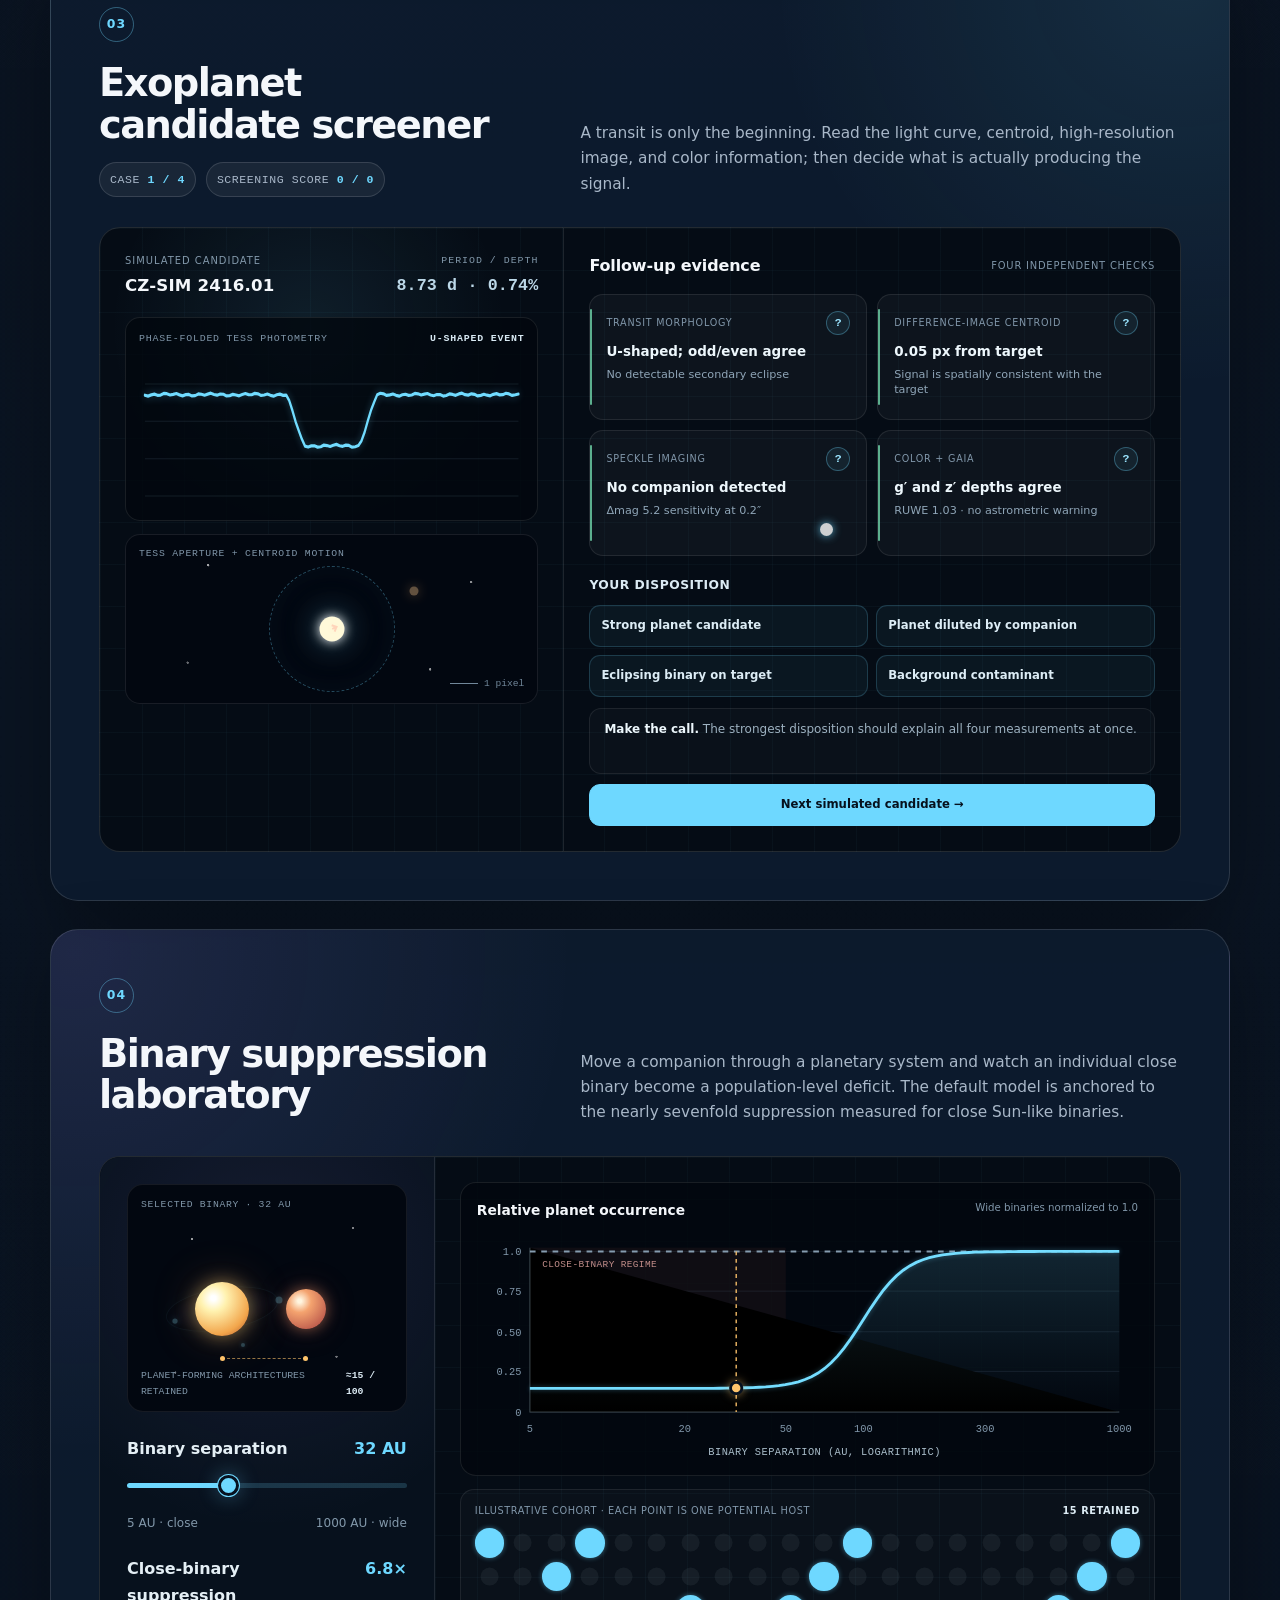
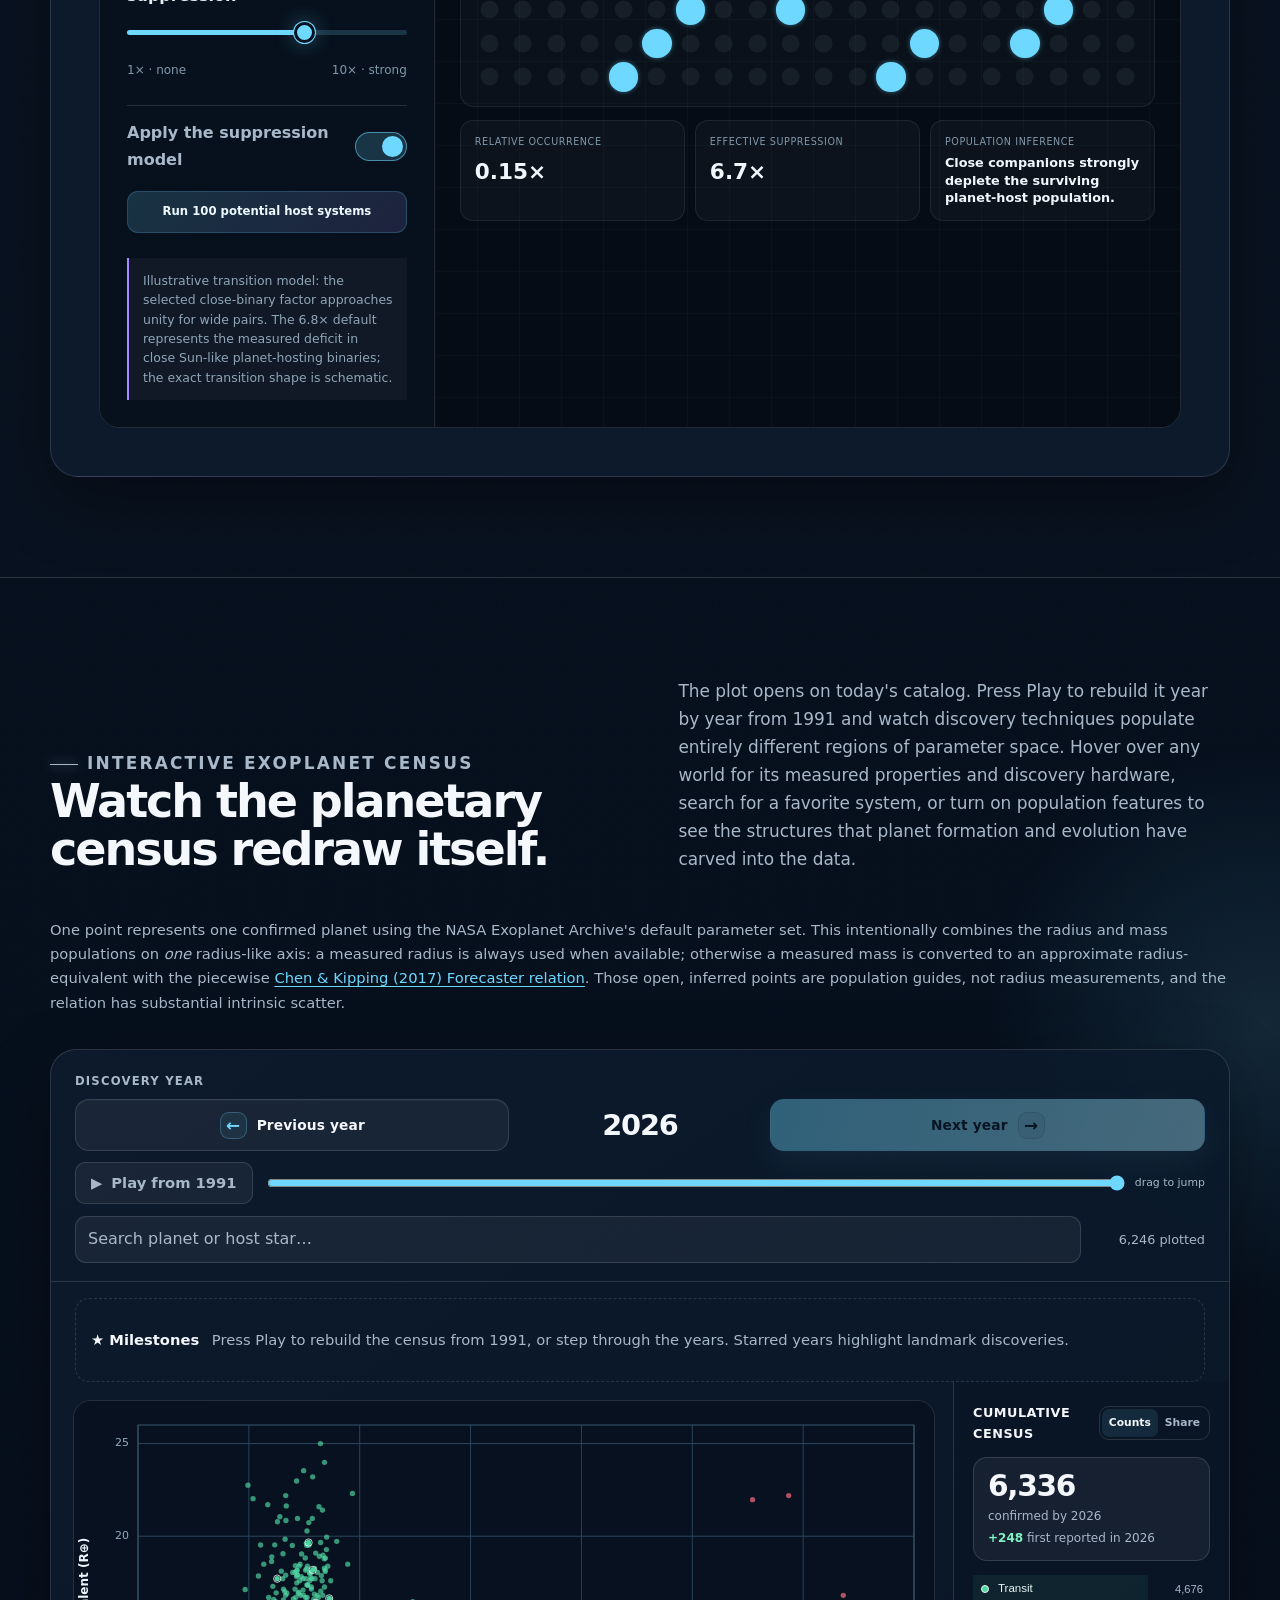
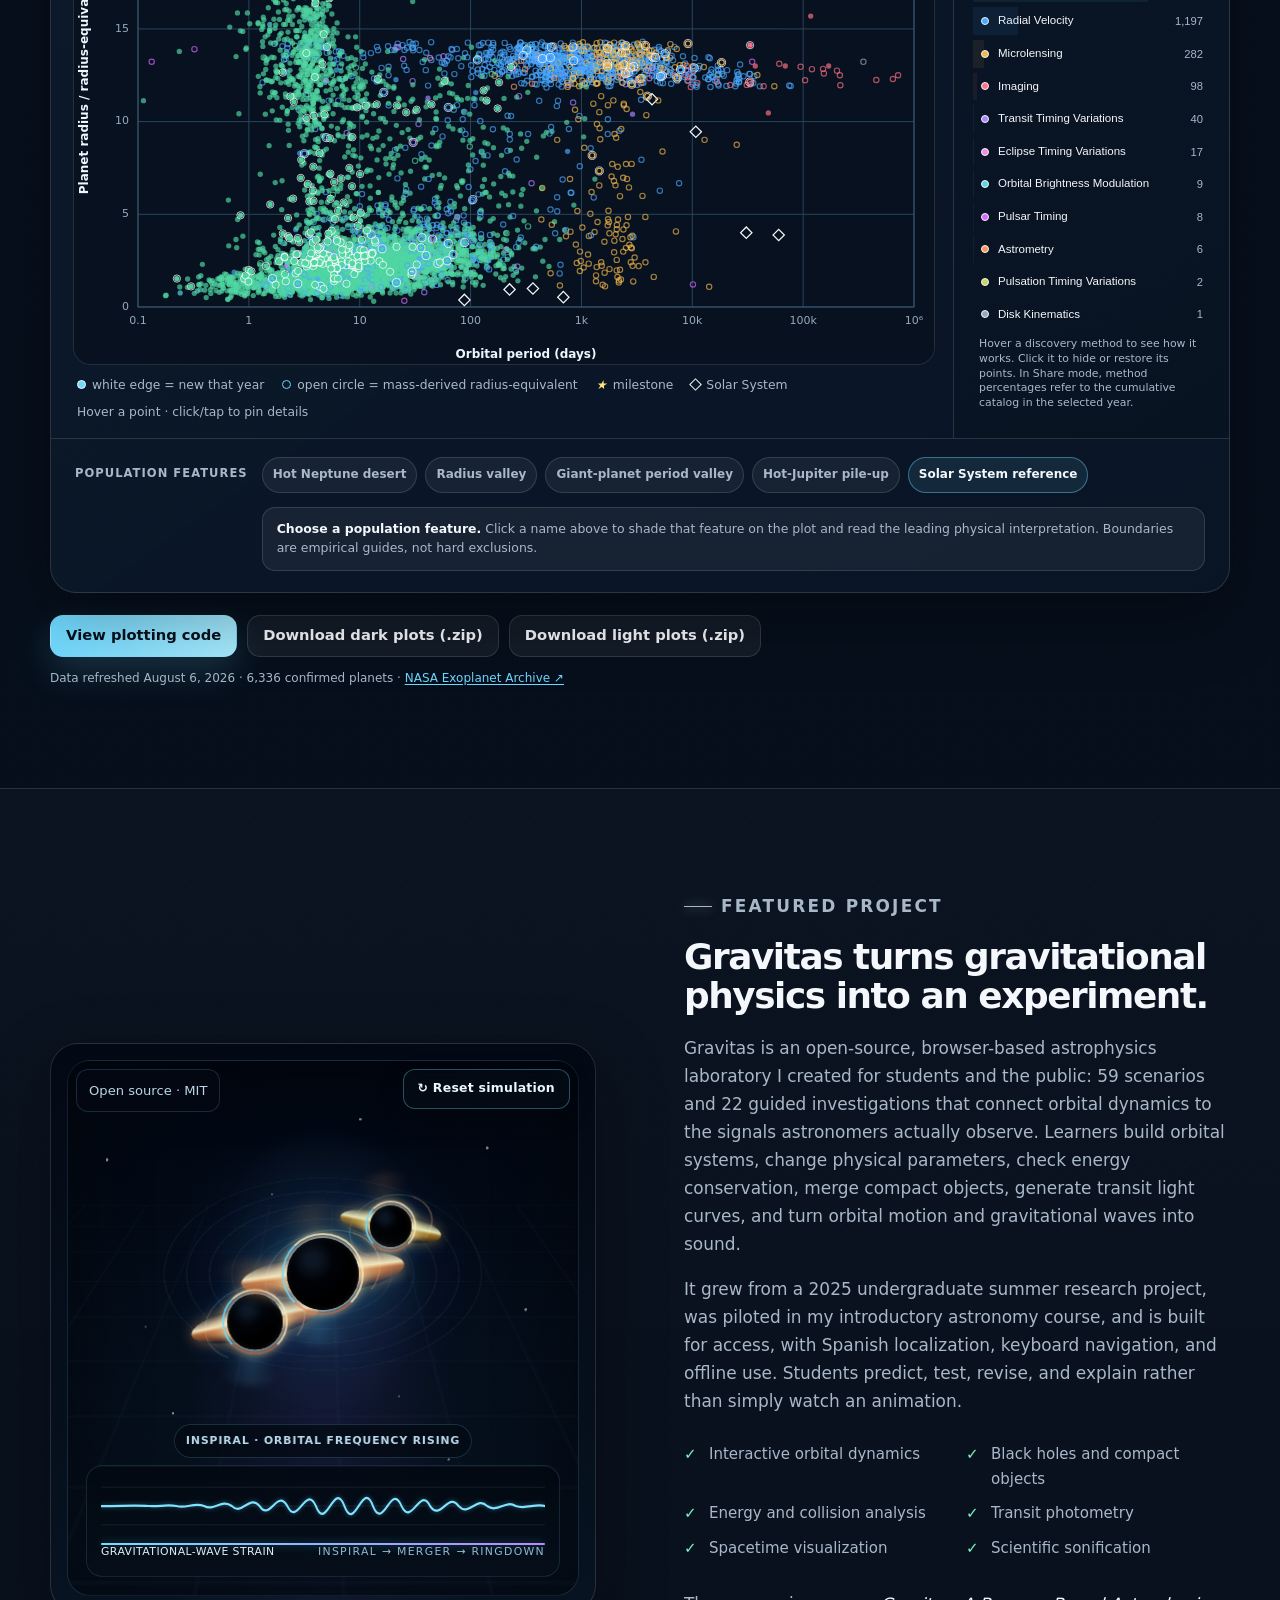
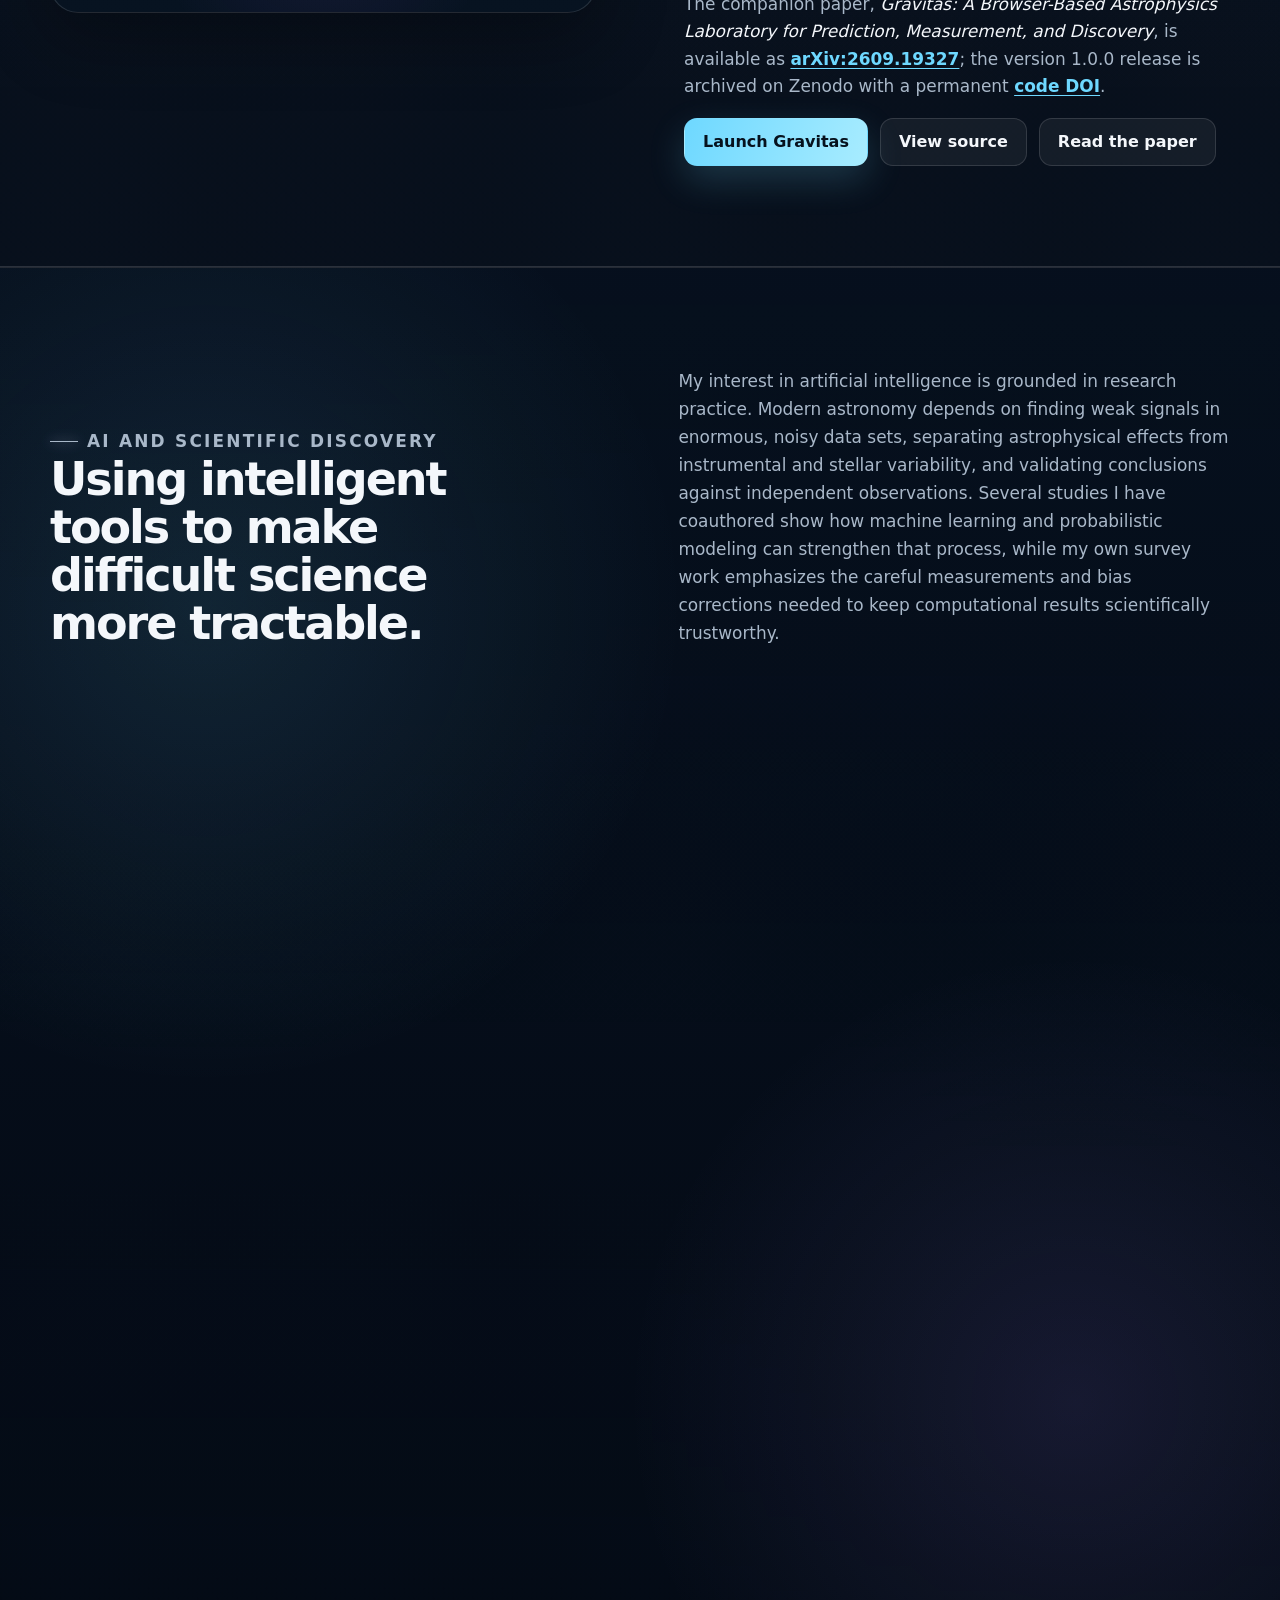
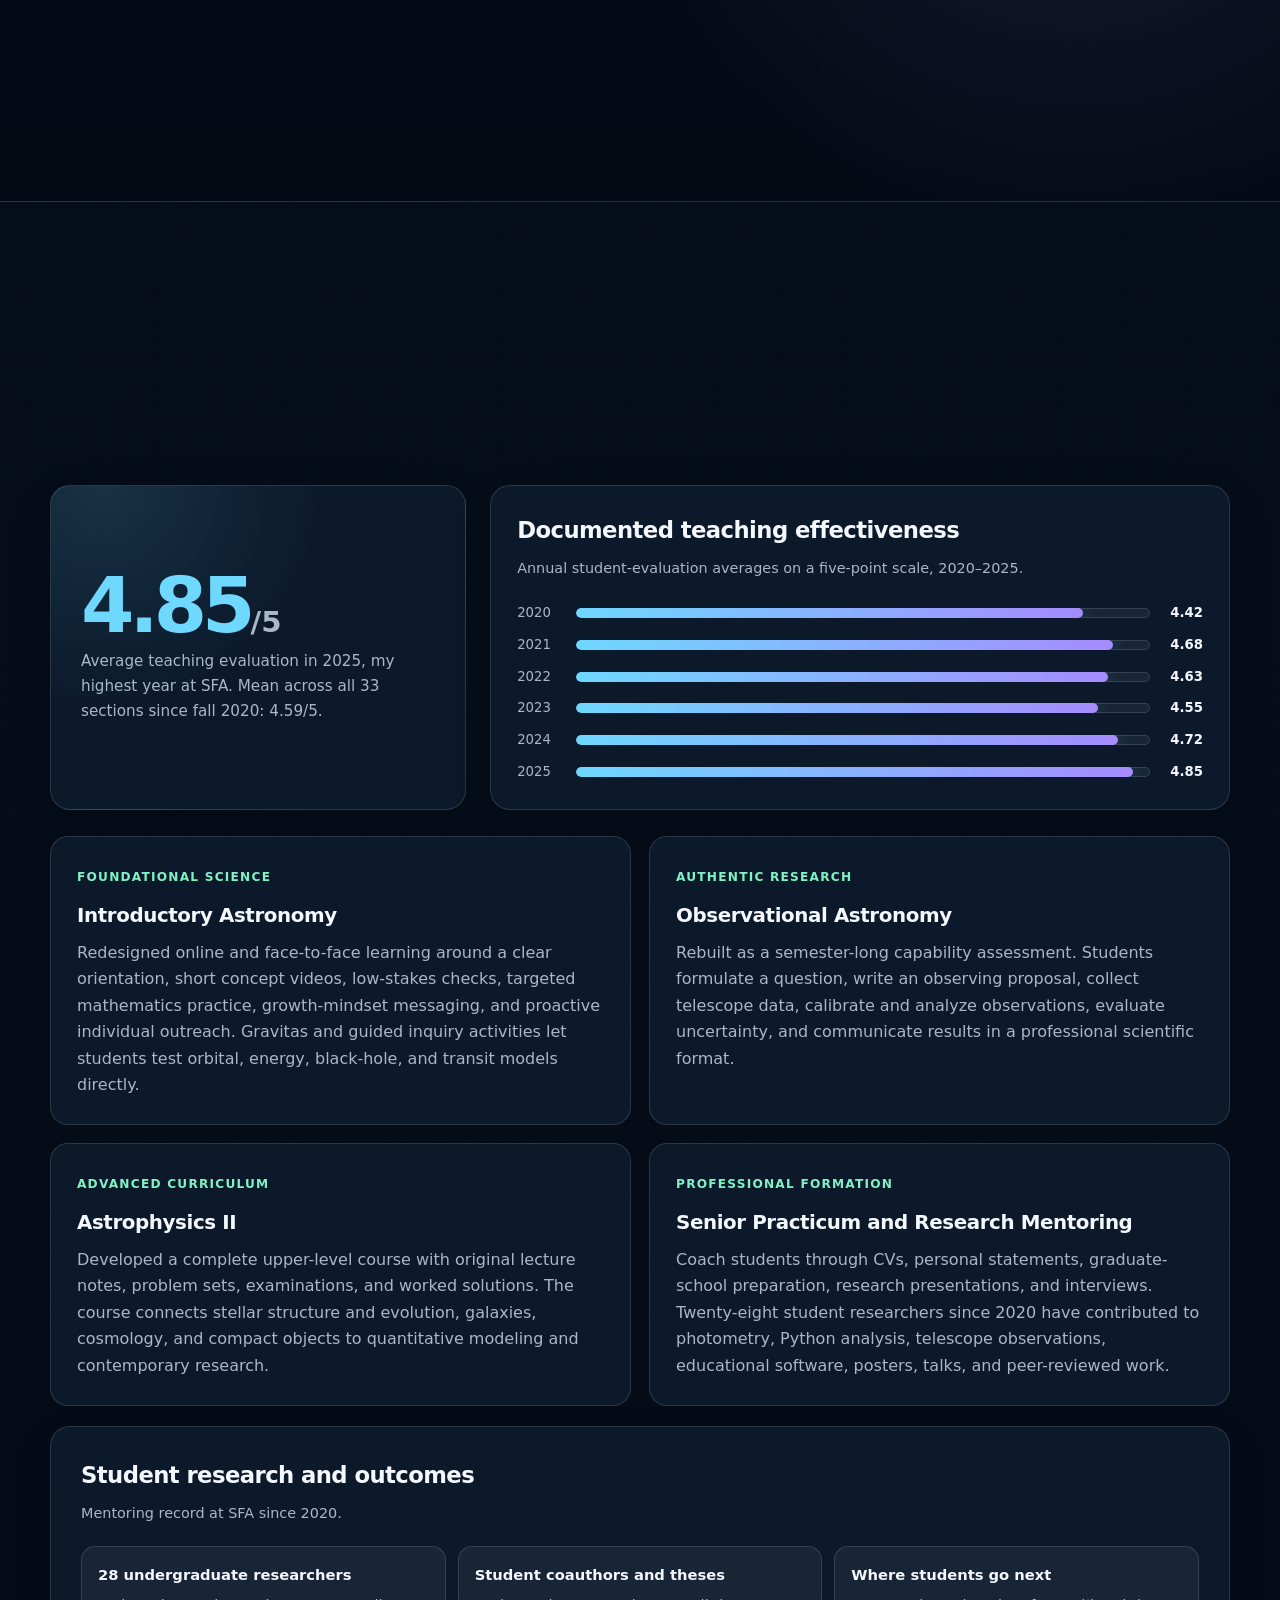
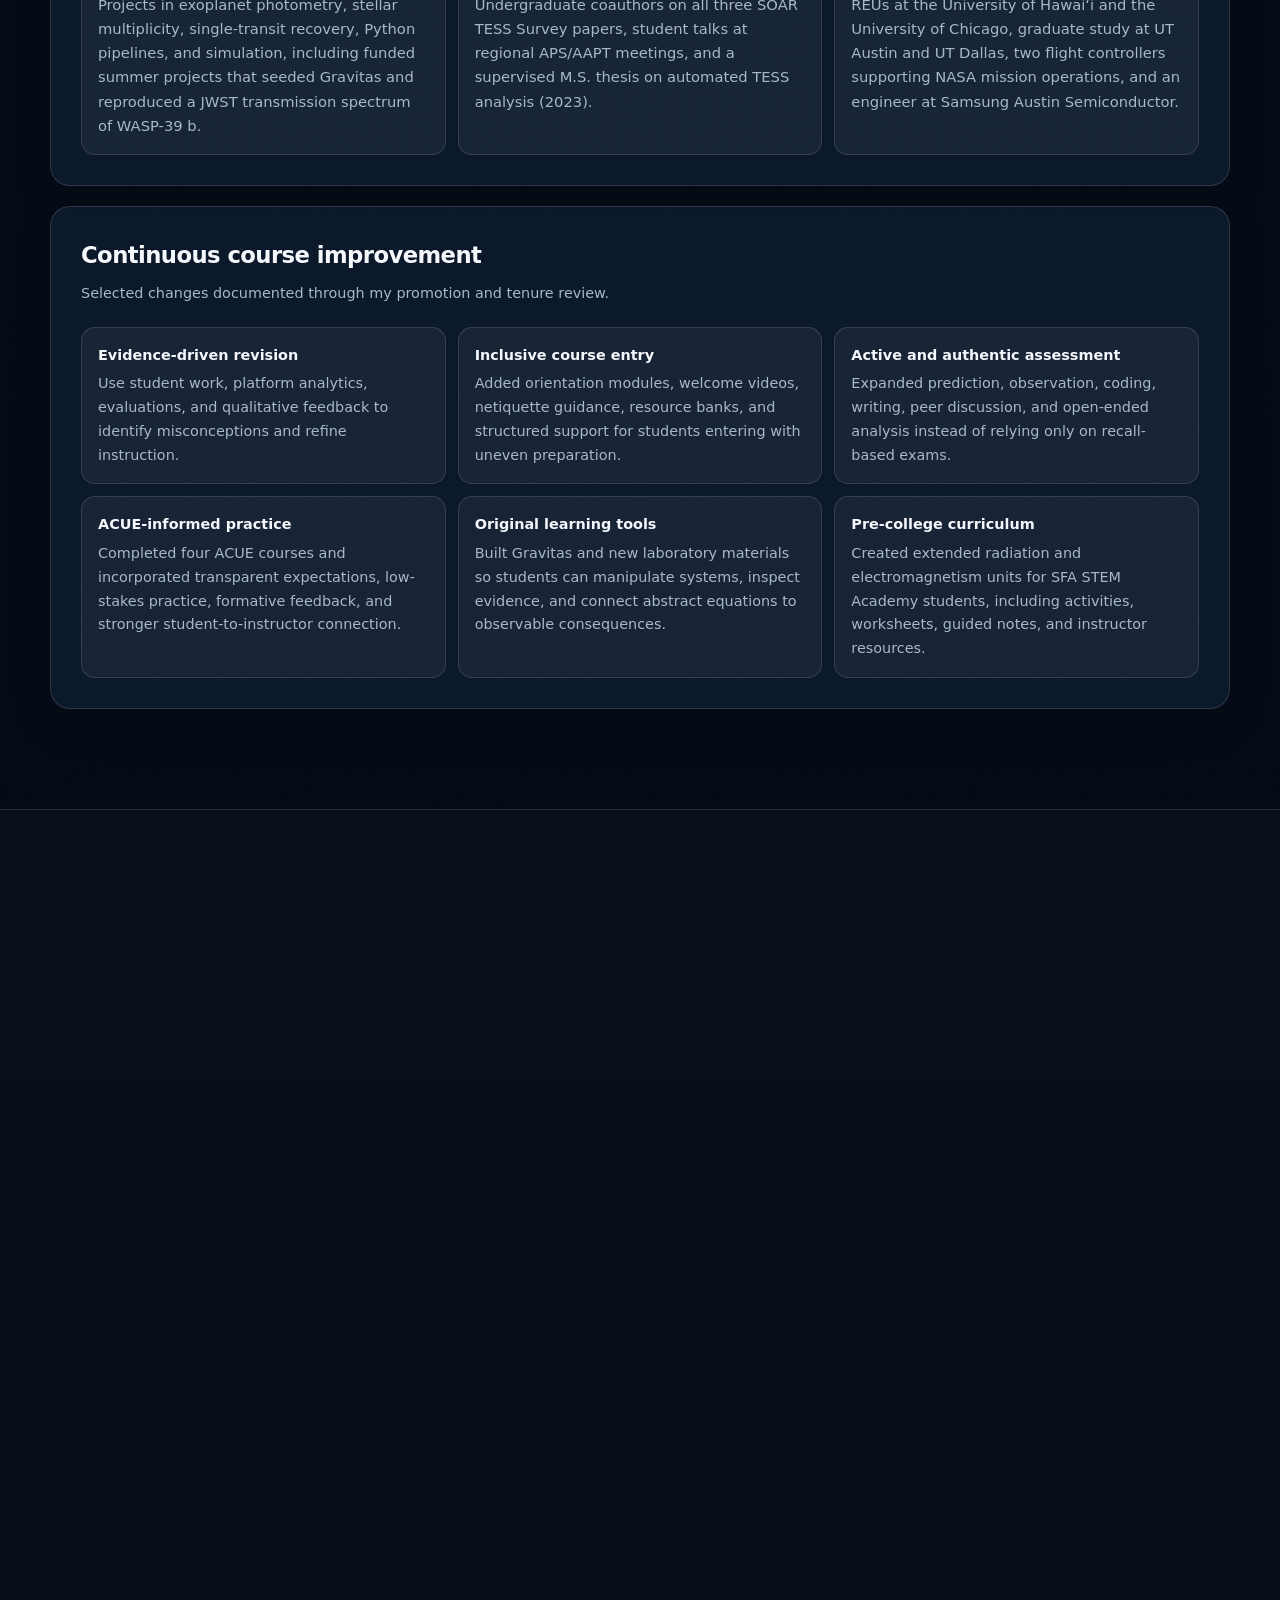
==== commit 7279a047: "Add files via upload" ====
--- a/index.html
+++ b/index.html
@@ -5111,7 +5111,7 @@
 <span class="hero-cv-label">Curriculum vitae</span>
 <a class="hero-cv-link" href="CV_condensed.pdf" rel="noopener" target="_blank"><span>Condensed CV</span><small>1 page</small></a>
 <span aria-hidden="true" class="hero-cv-divider"></span>
-<a class="hero-cv-link" href="carlziegler_CV.pdf" rel="noopener" target="_blank"><span>Full academic CV</span><small>6 pages</small></a>
+<a class="hero-cv-link" href="carlziegler_CV.pdf" rel="noopener" target="_blank"><span>Full academic CV</span><small>17 pages</small></a>
 </div>
 </div>
 </div>
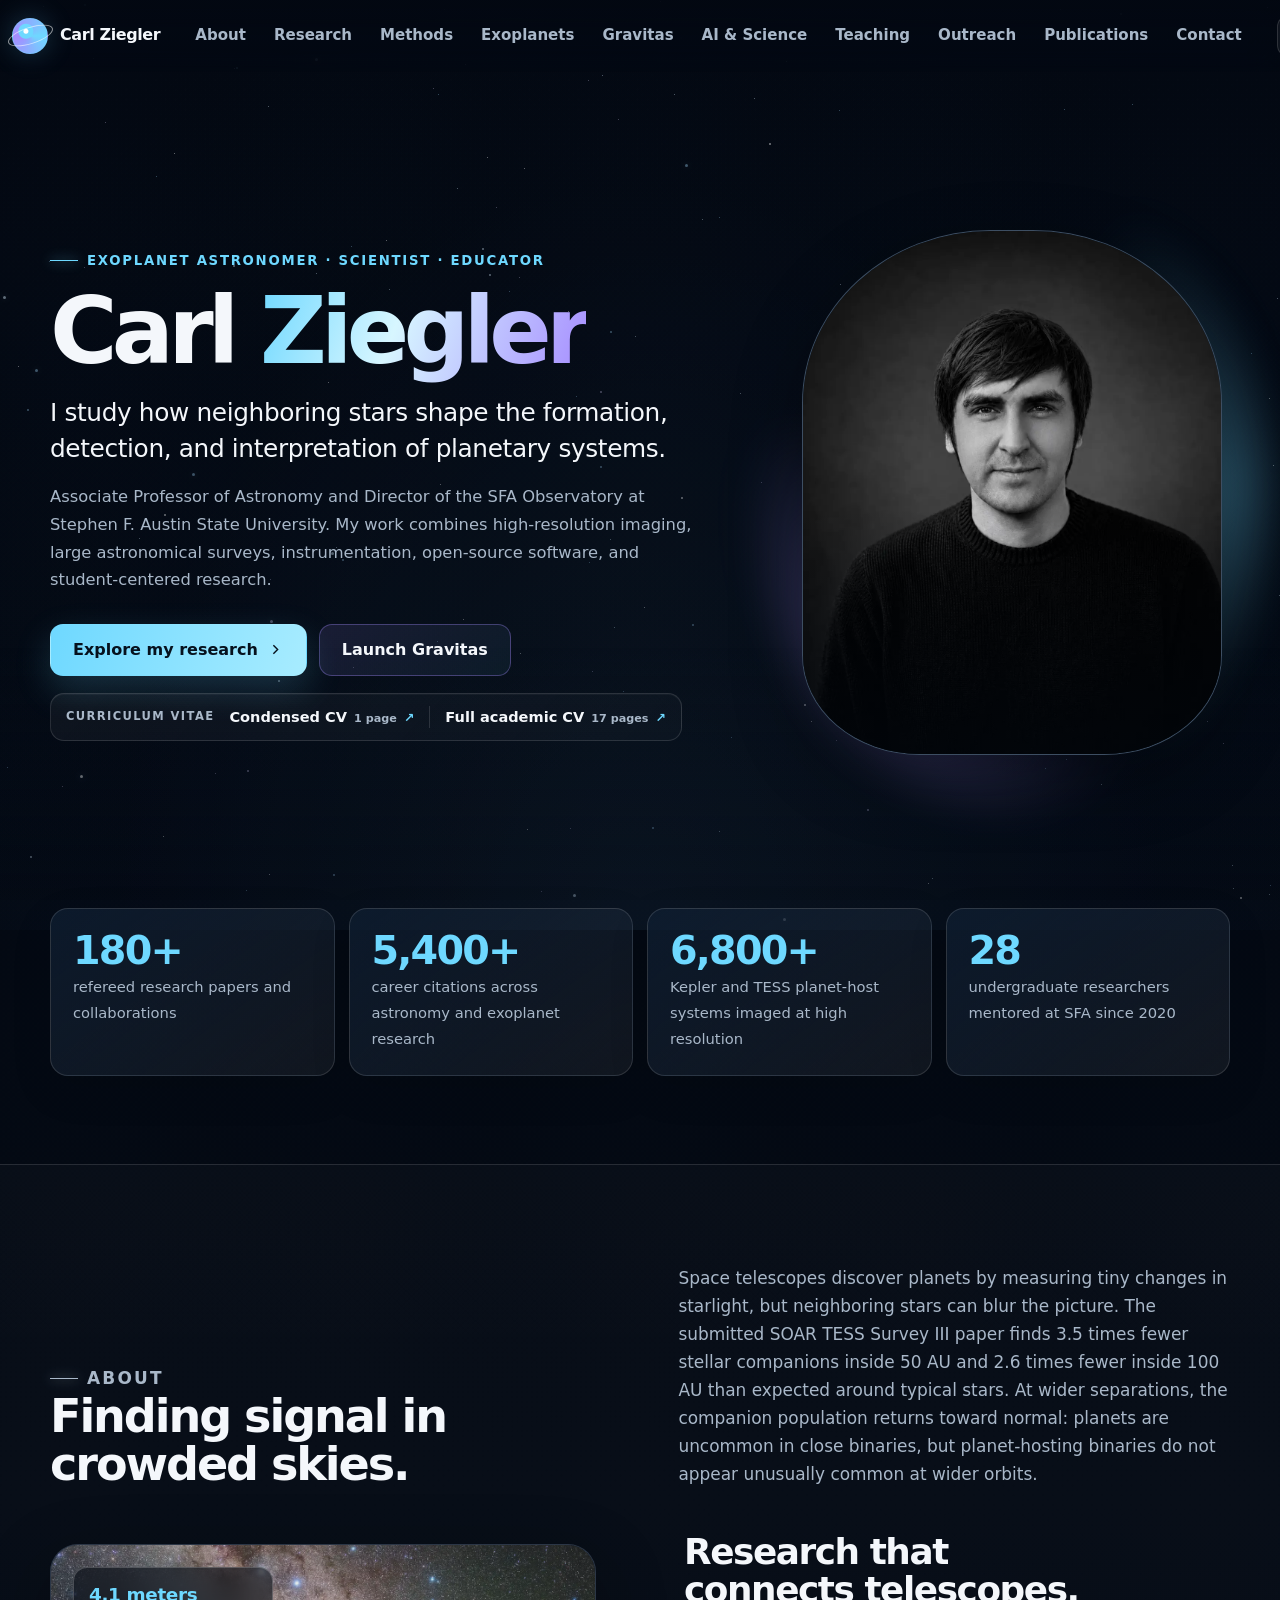
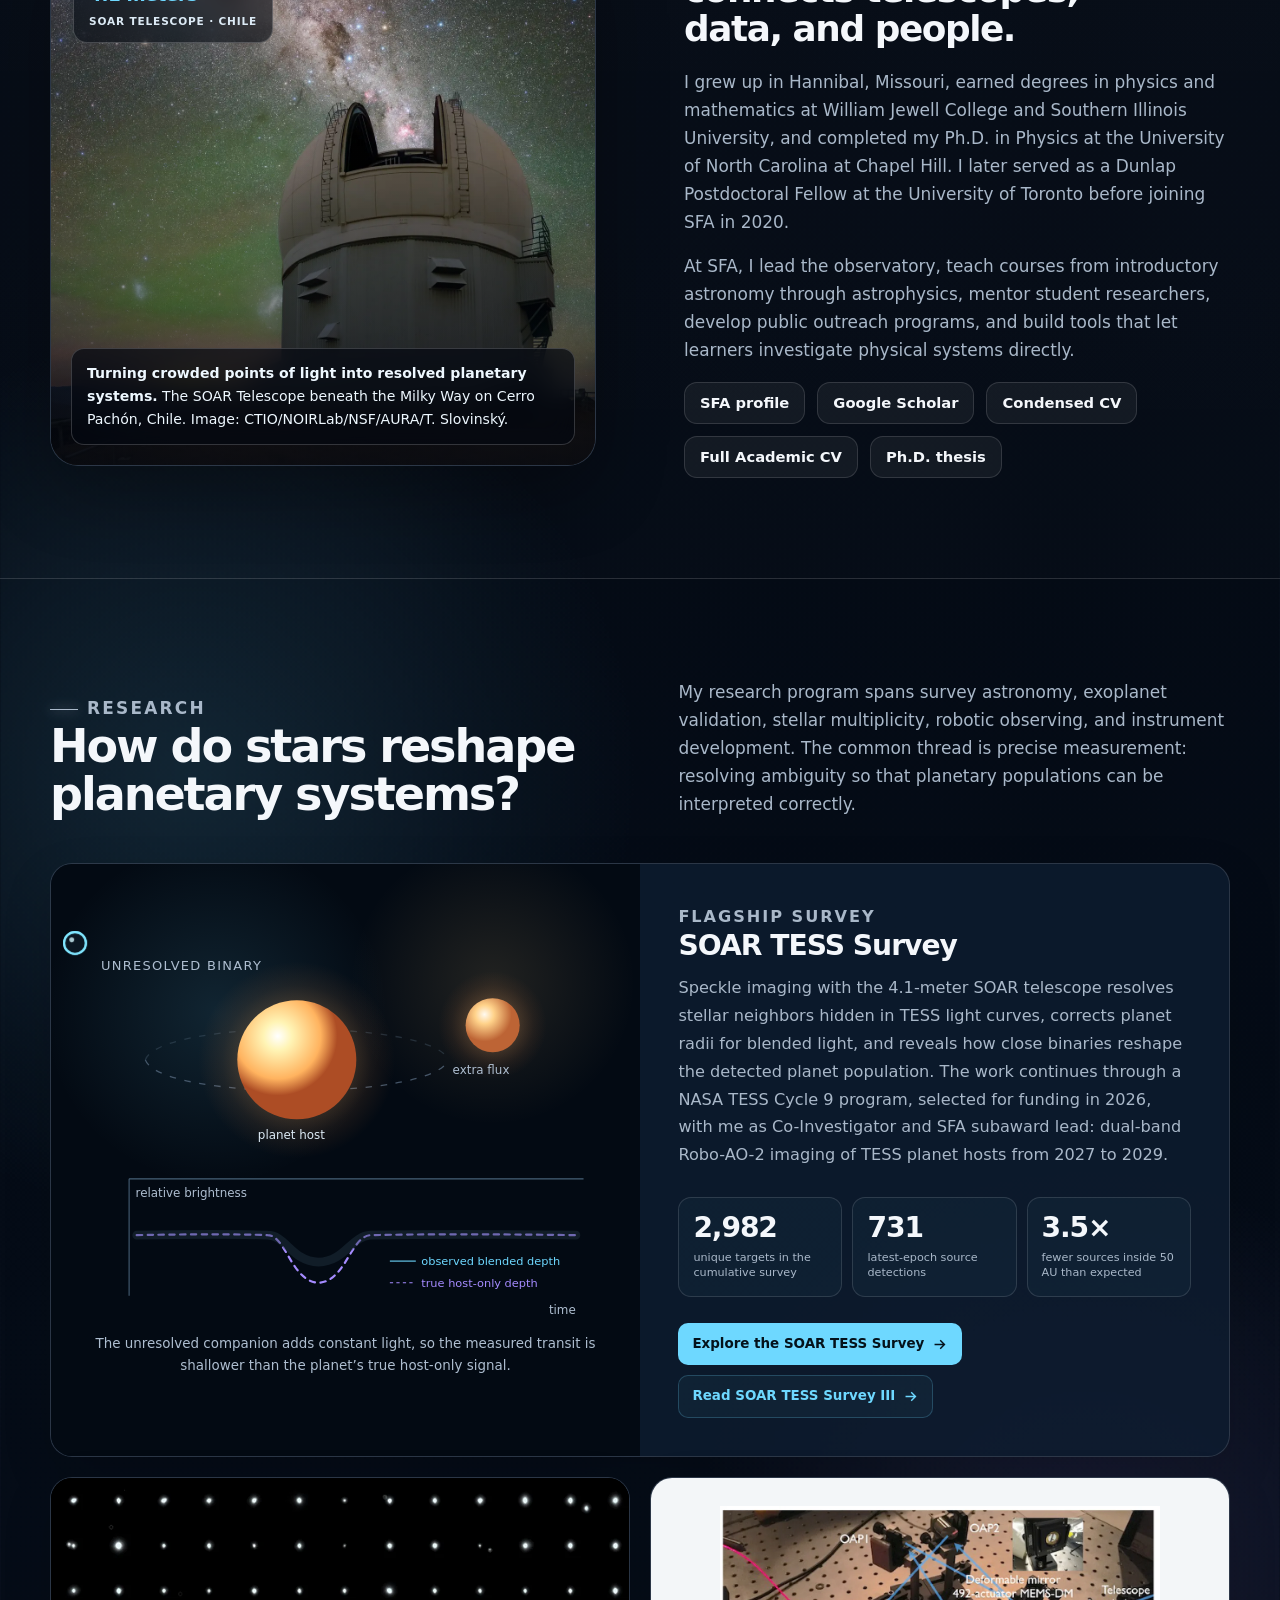
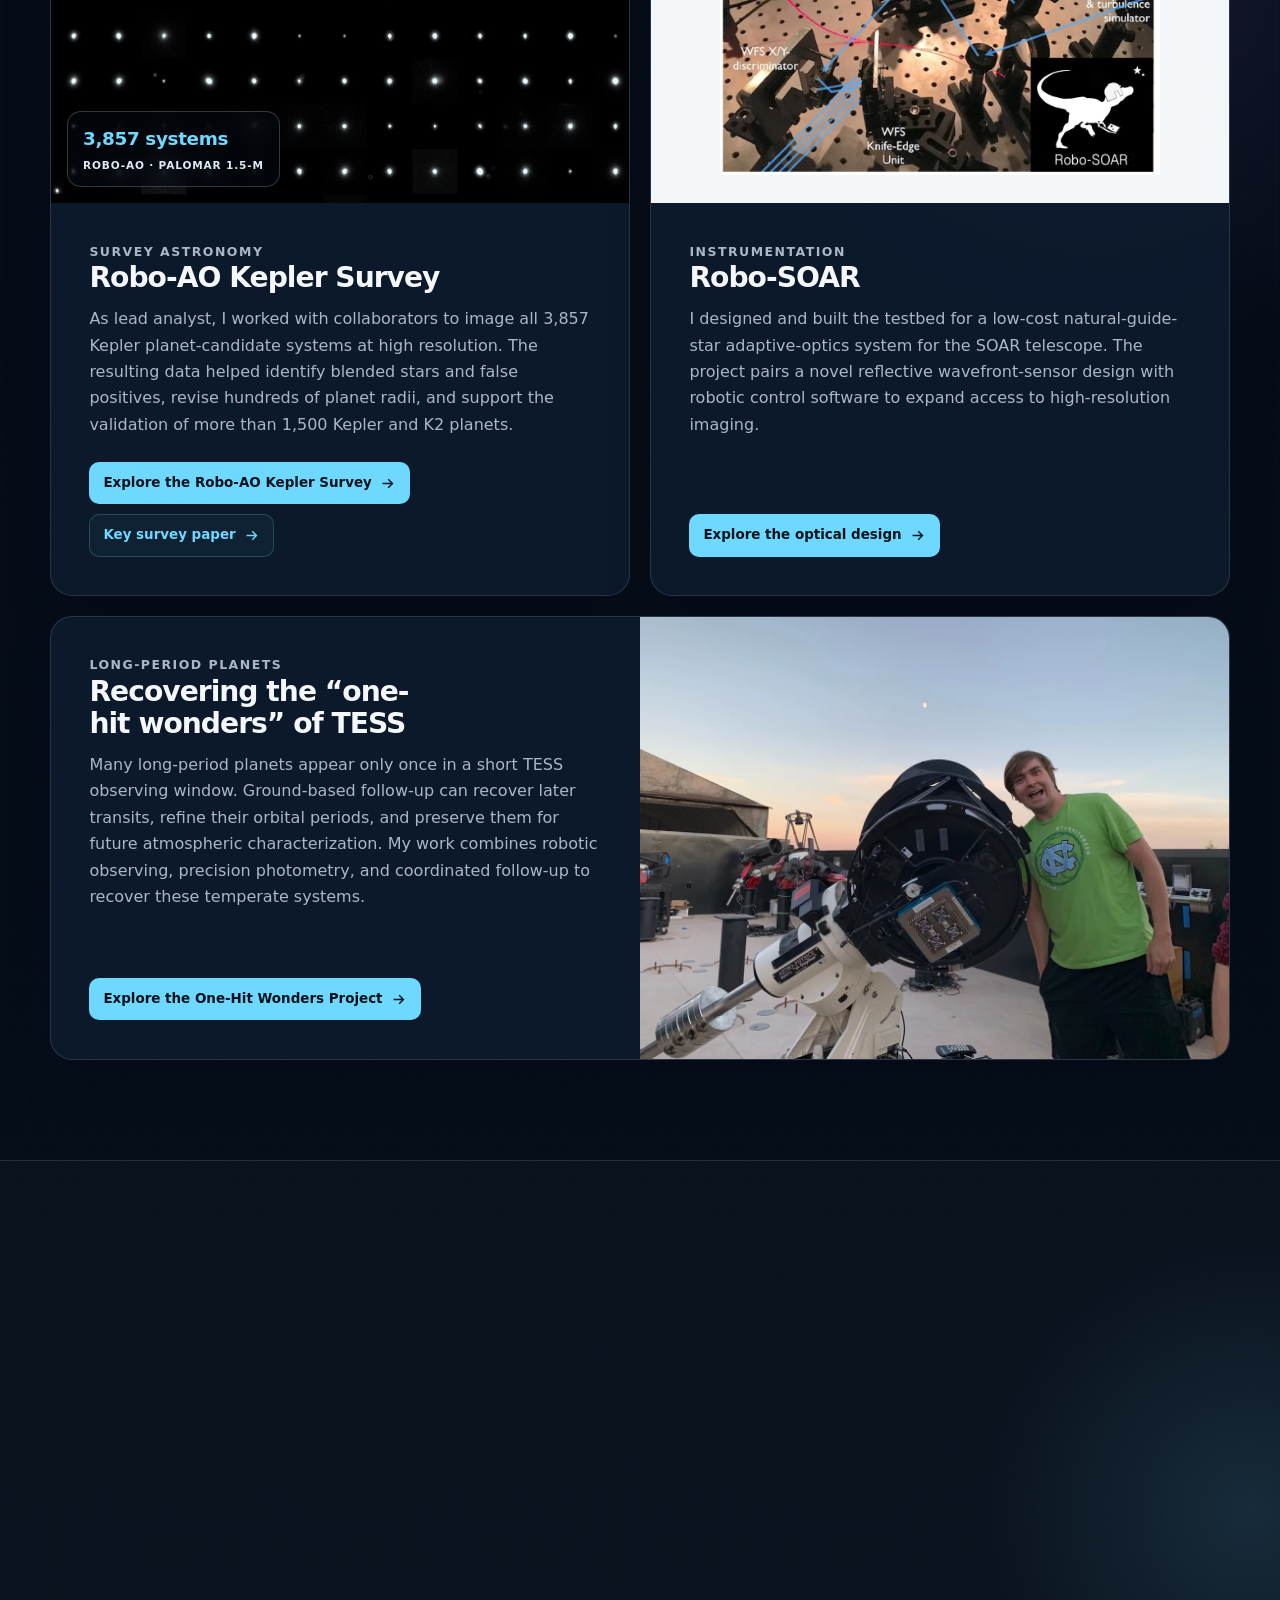
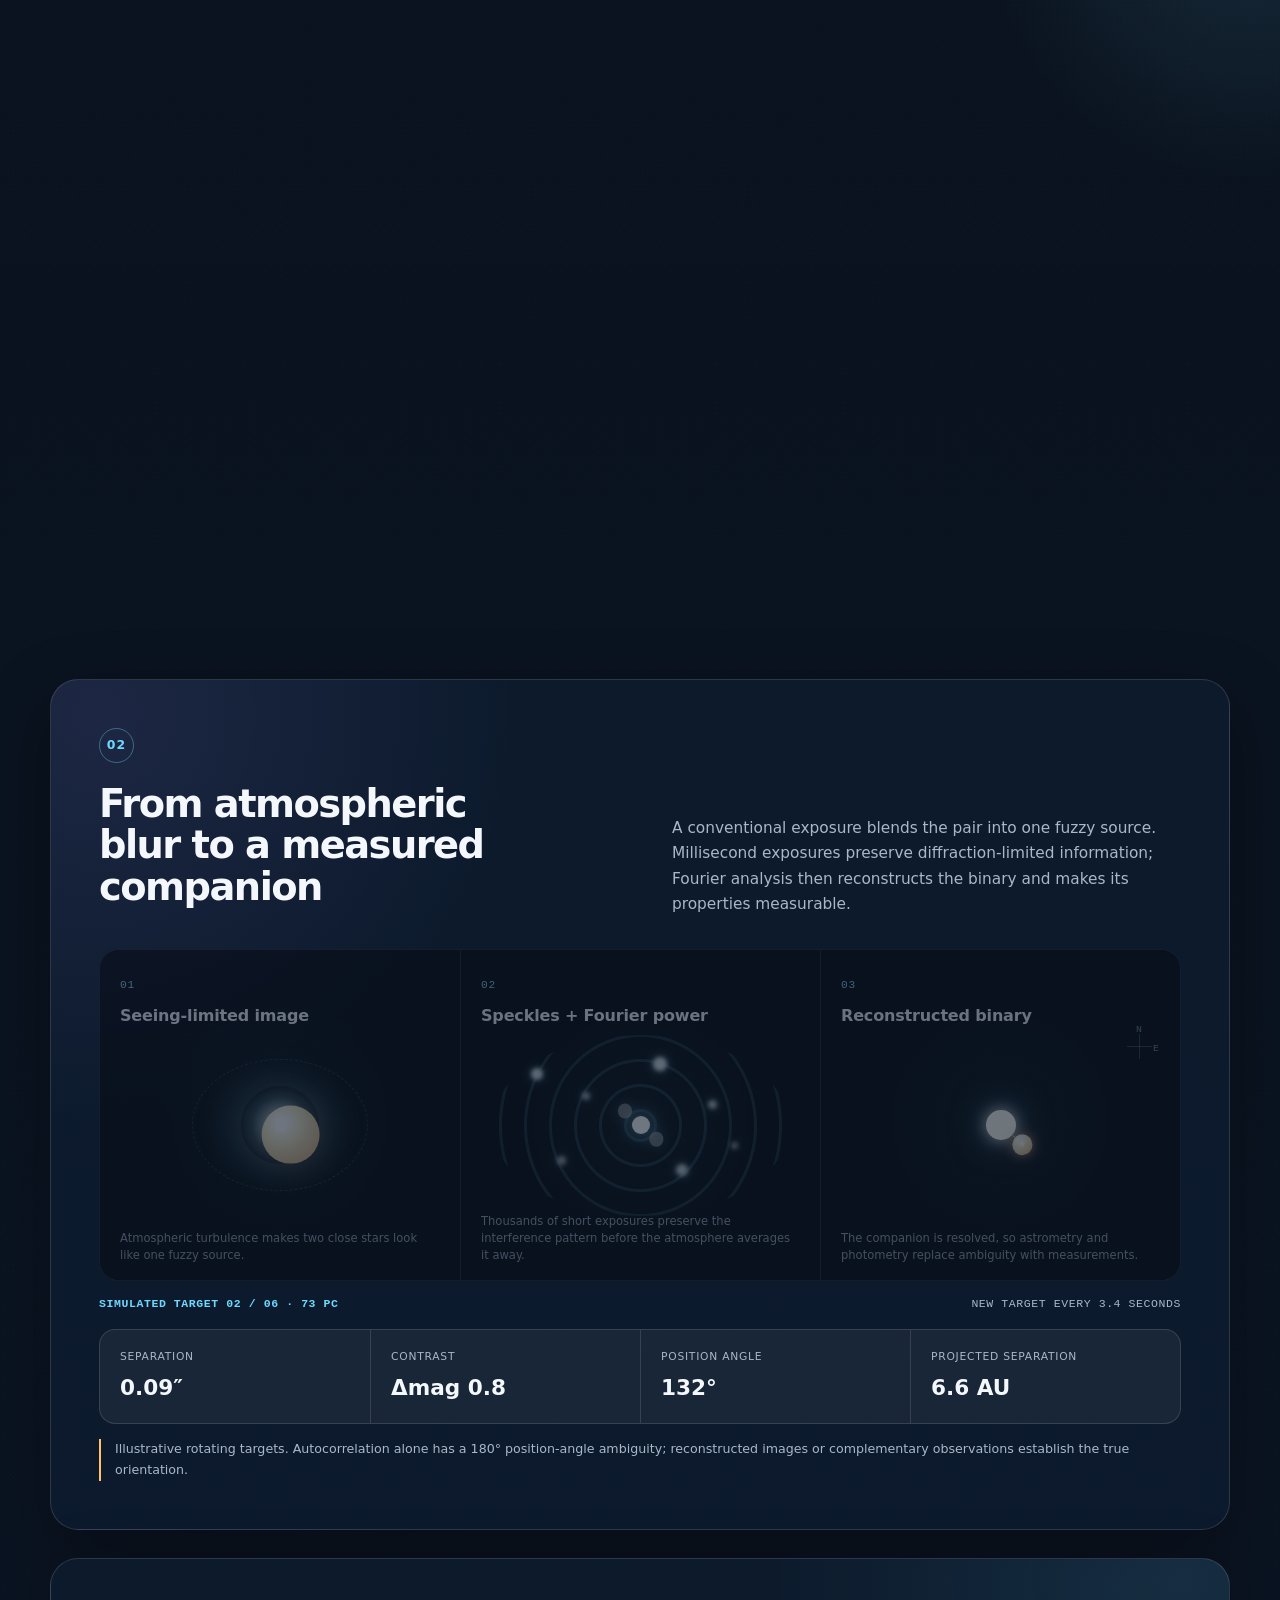
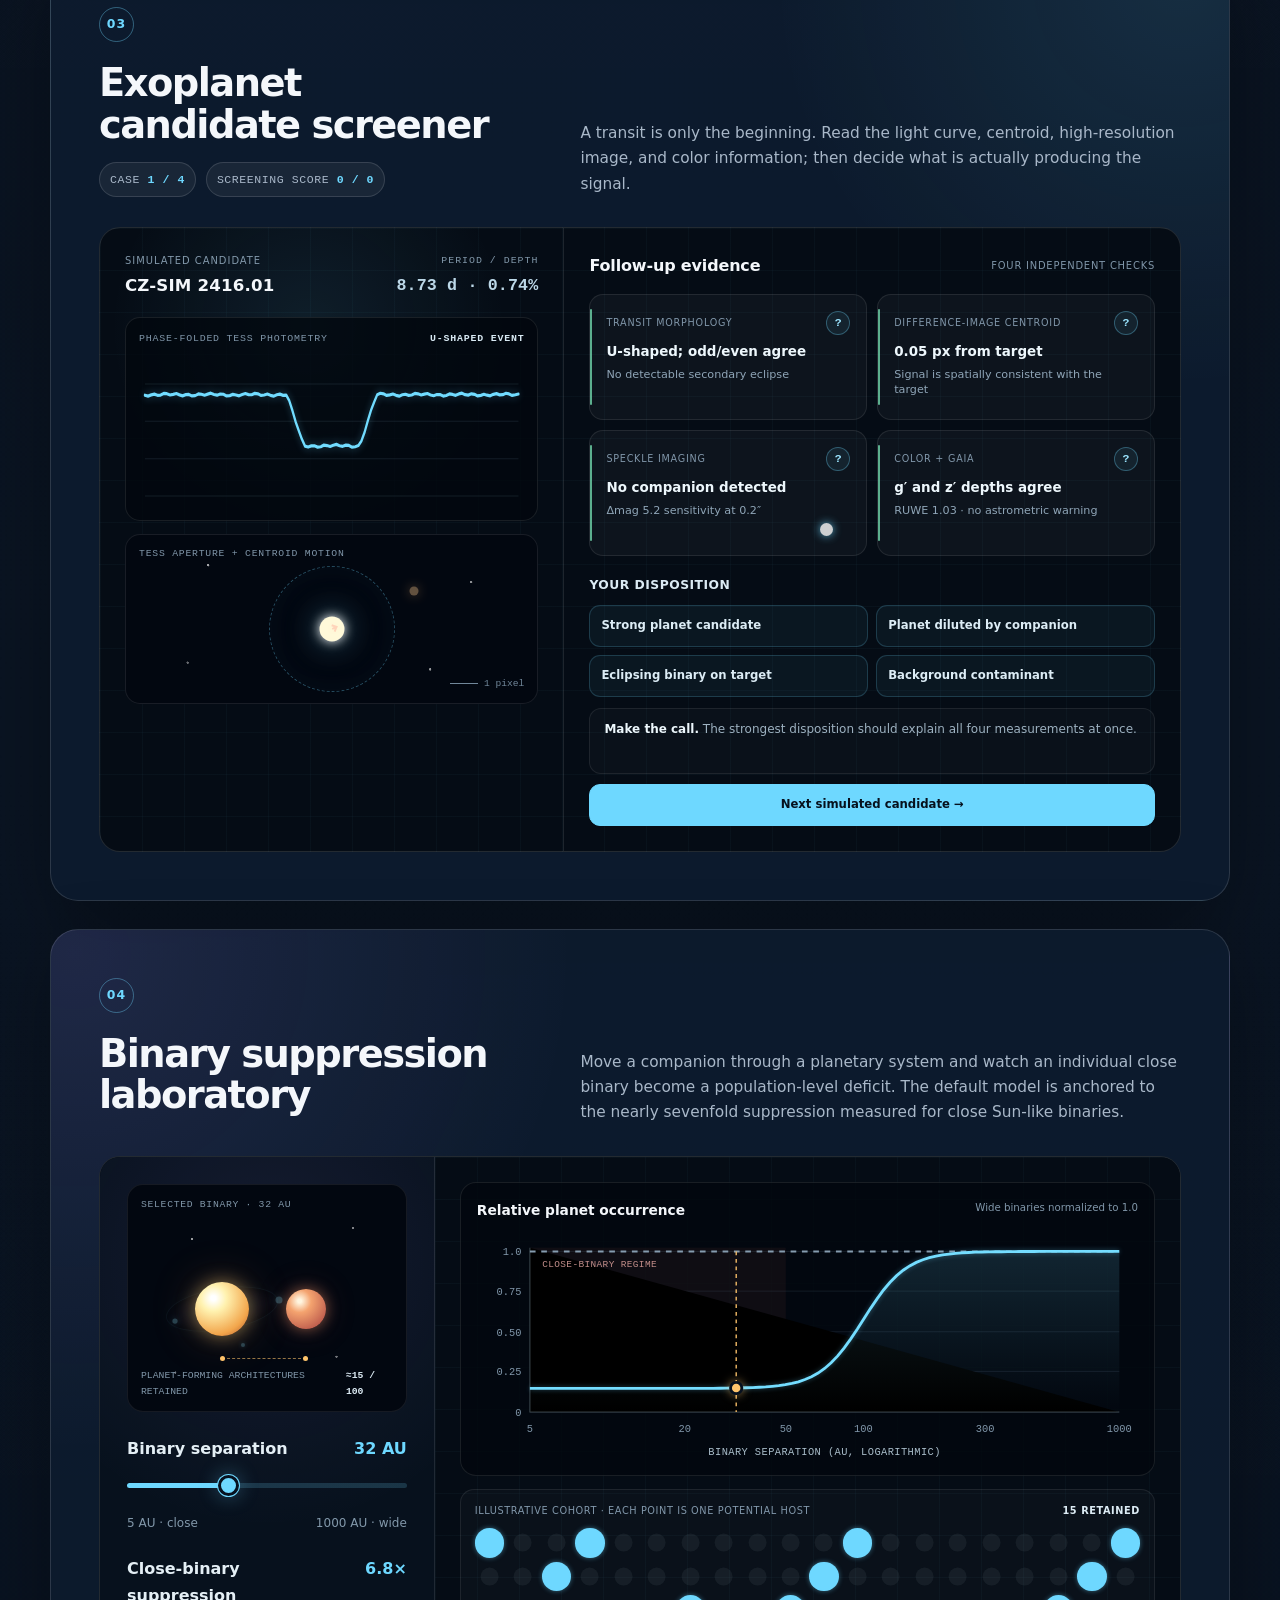
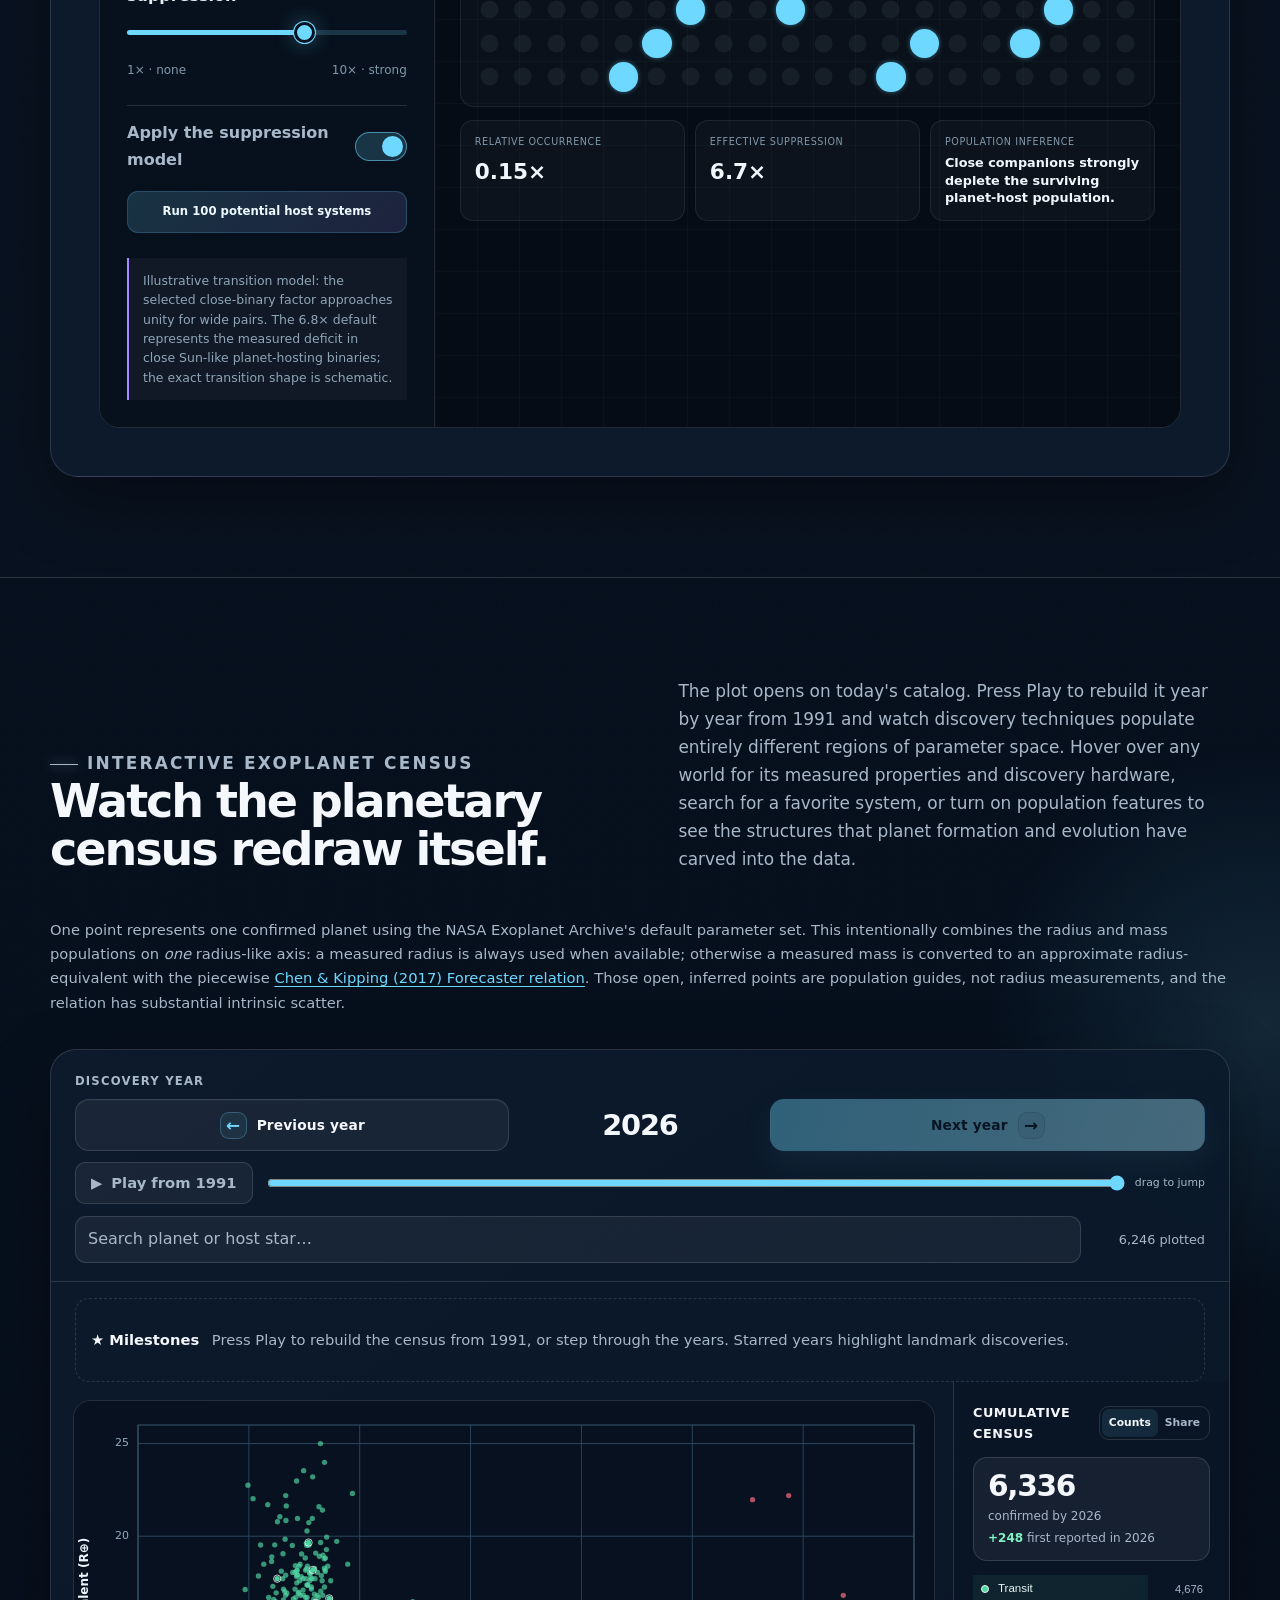
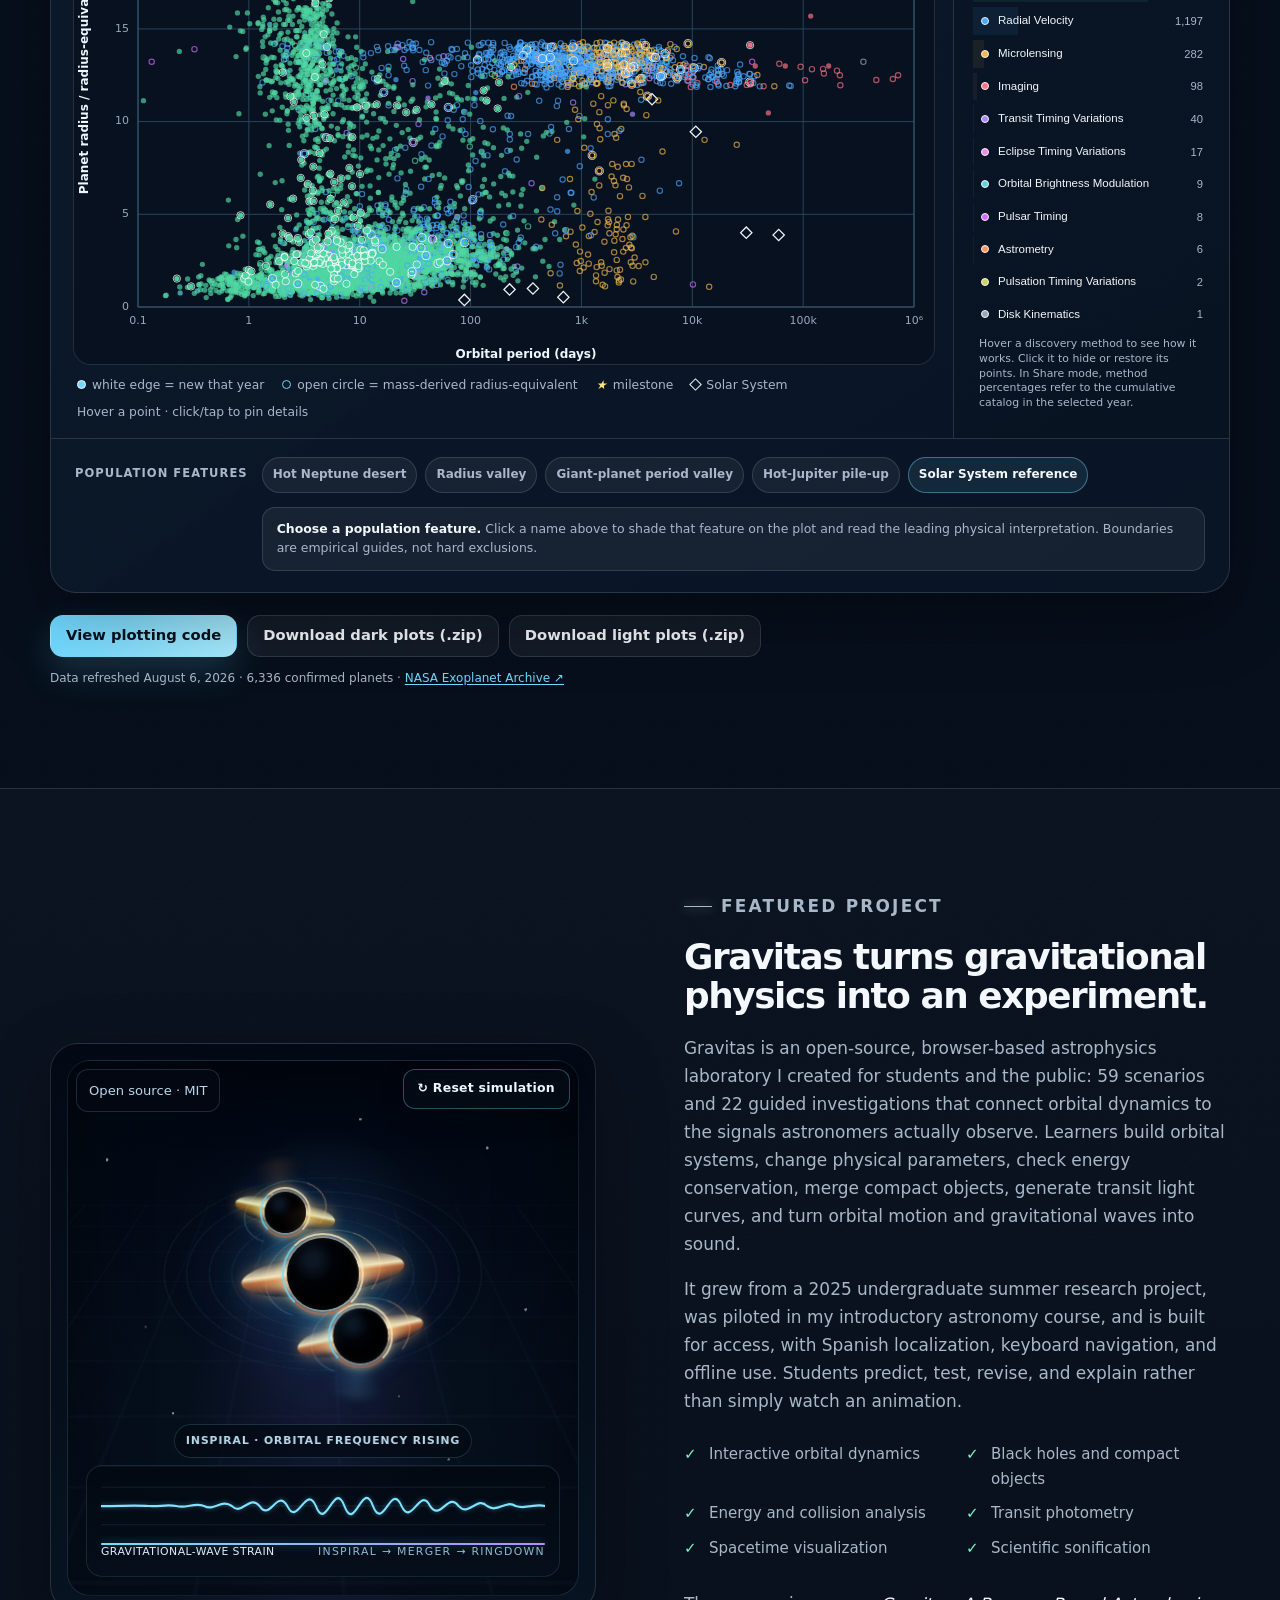
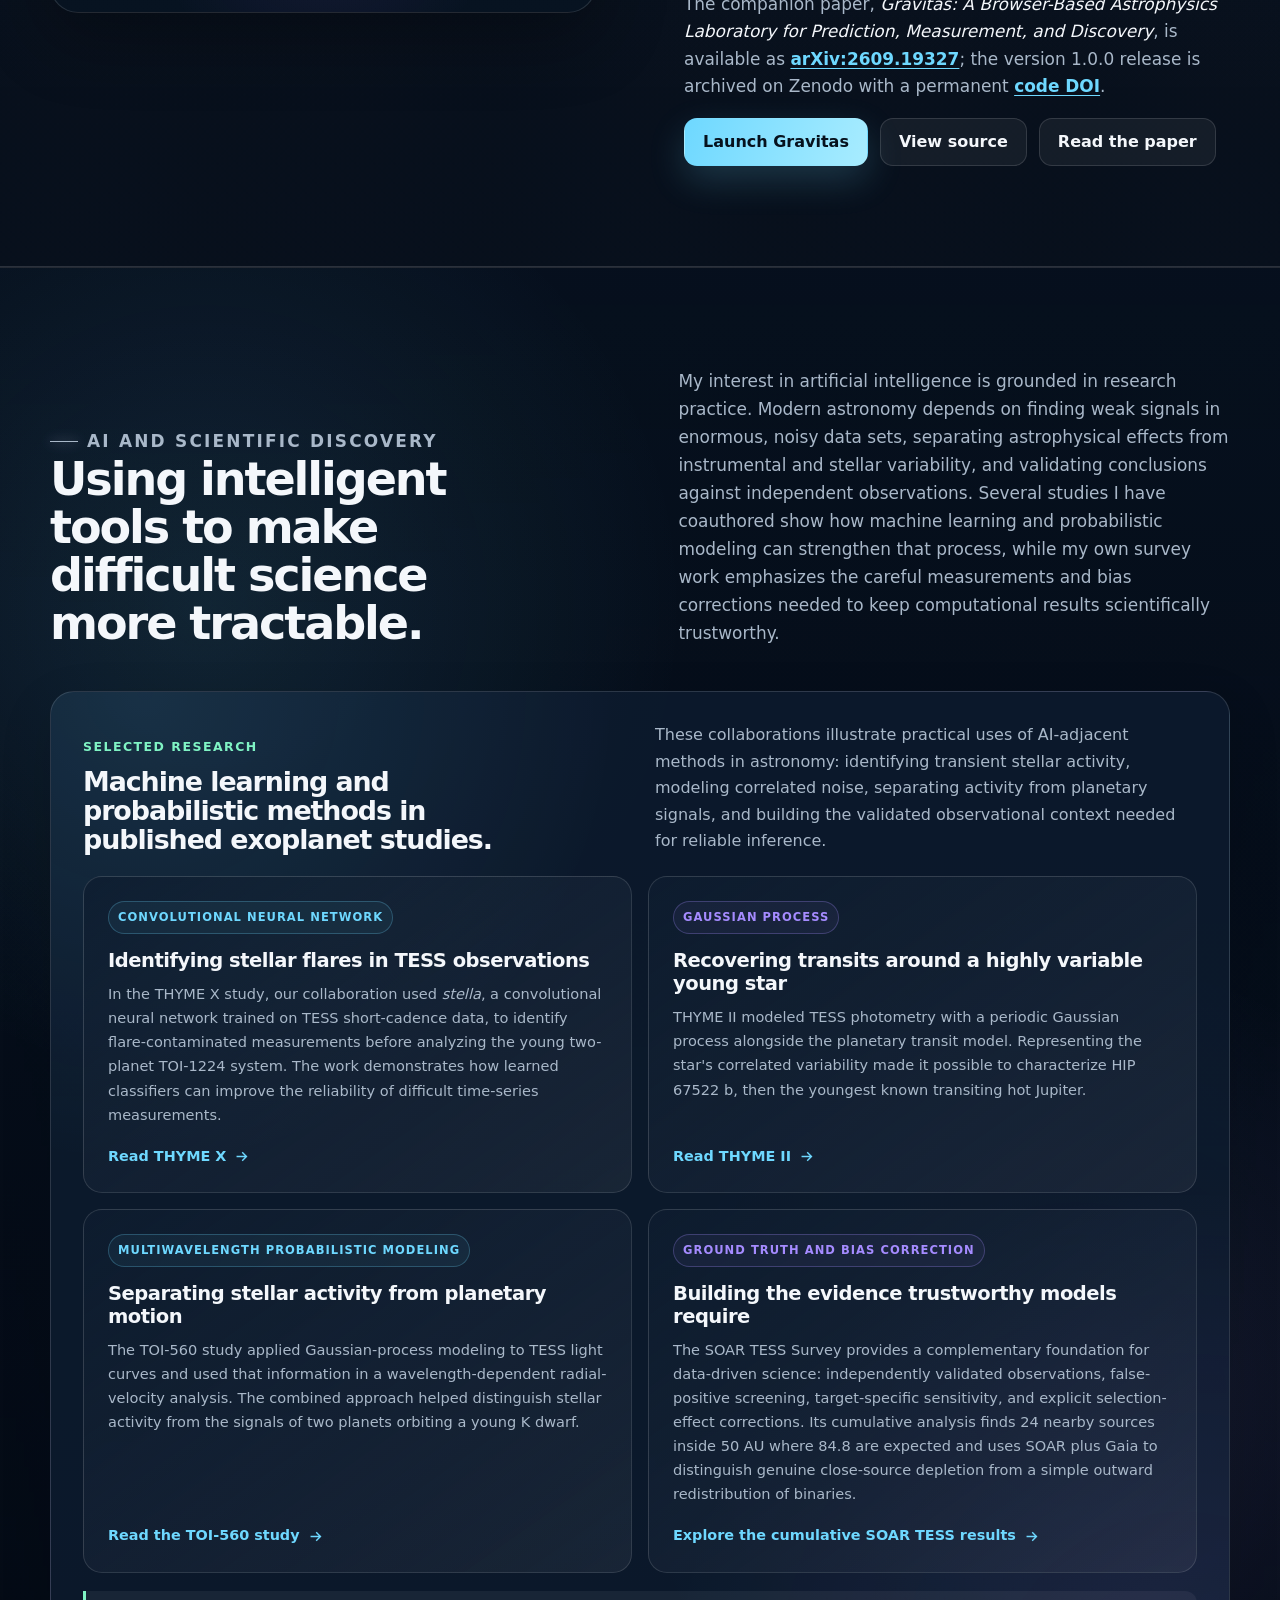
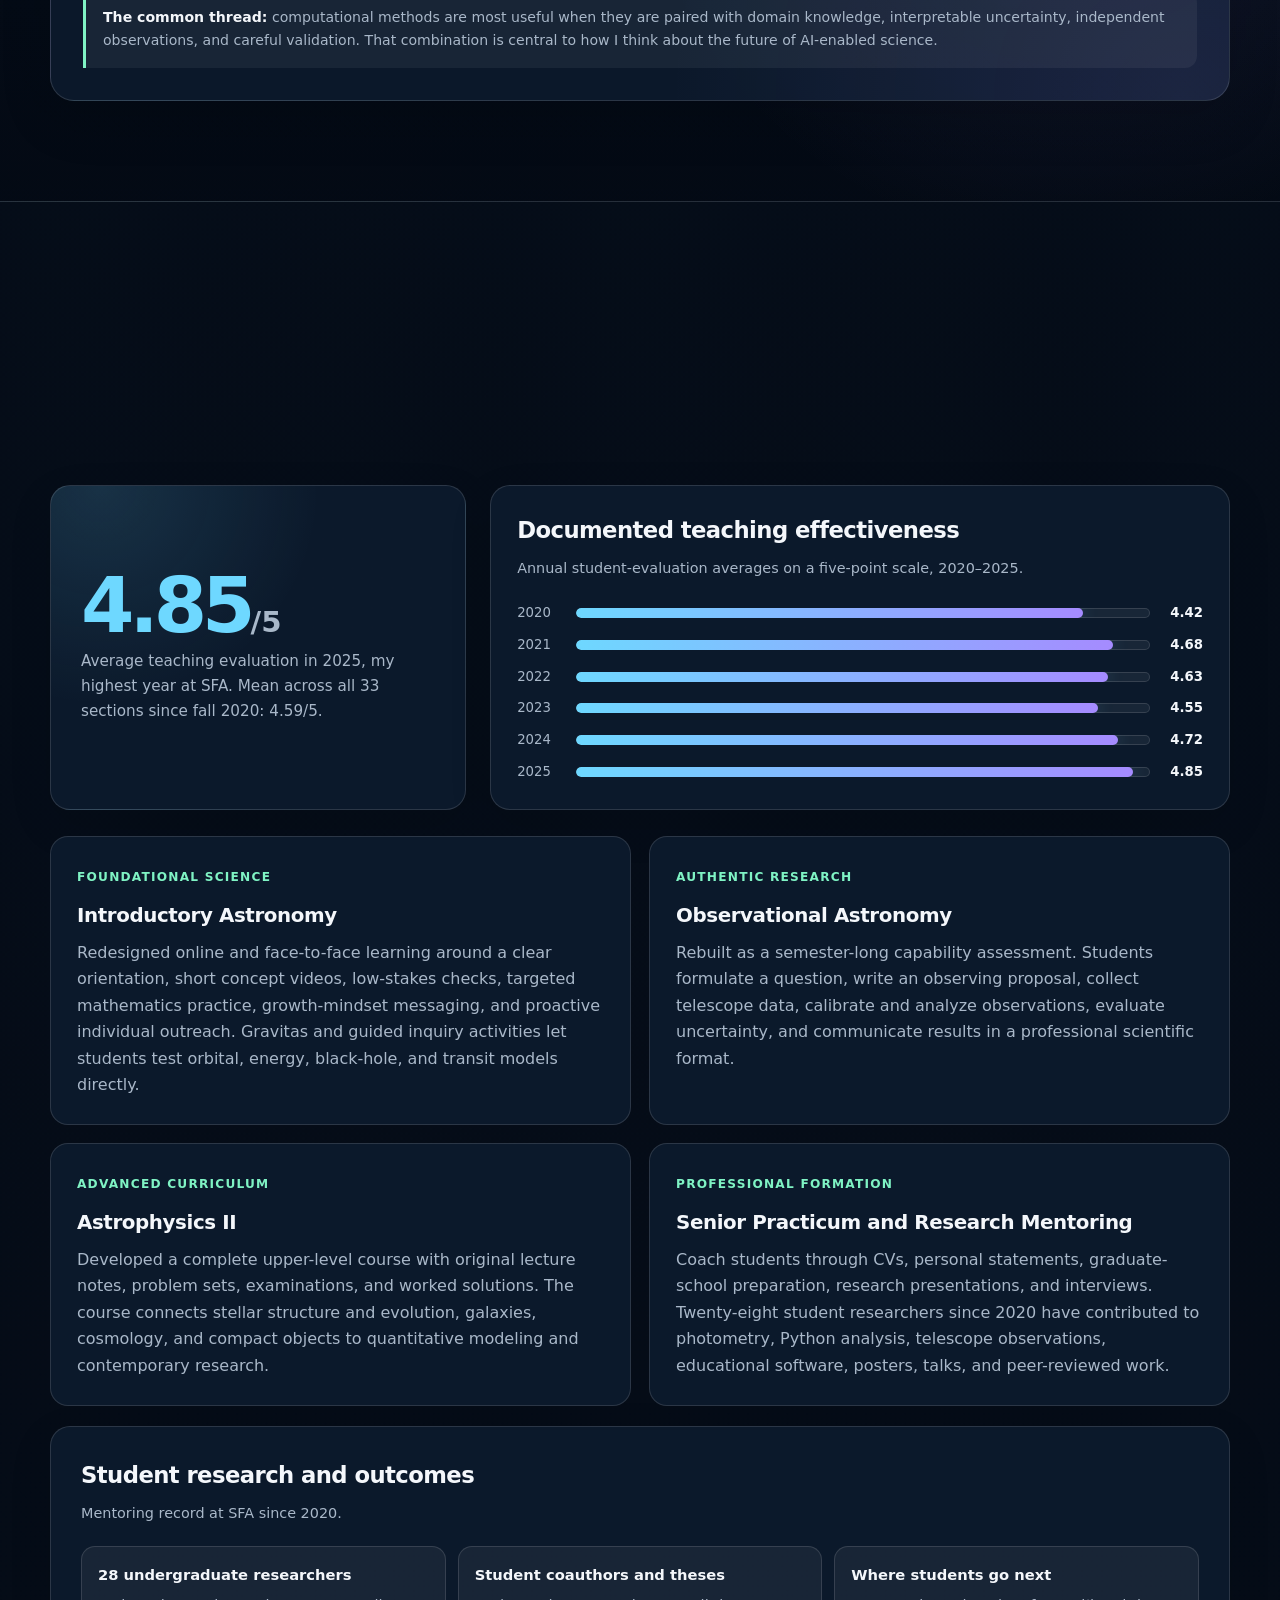
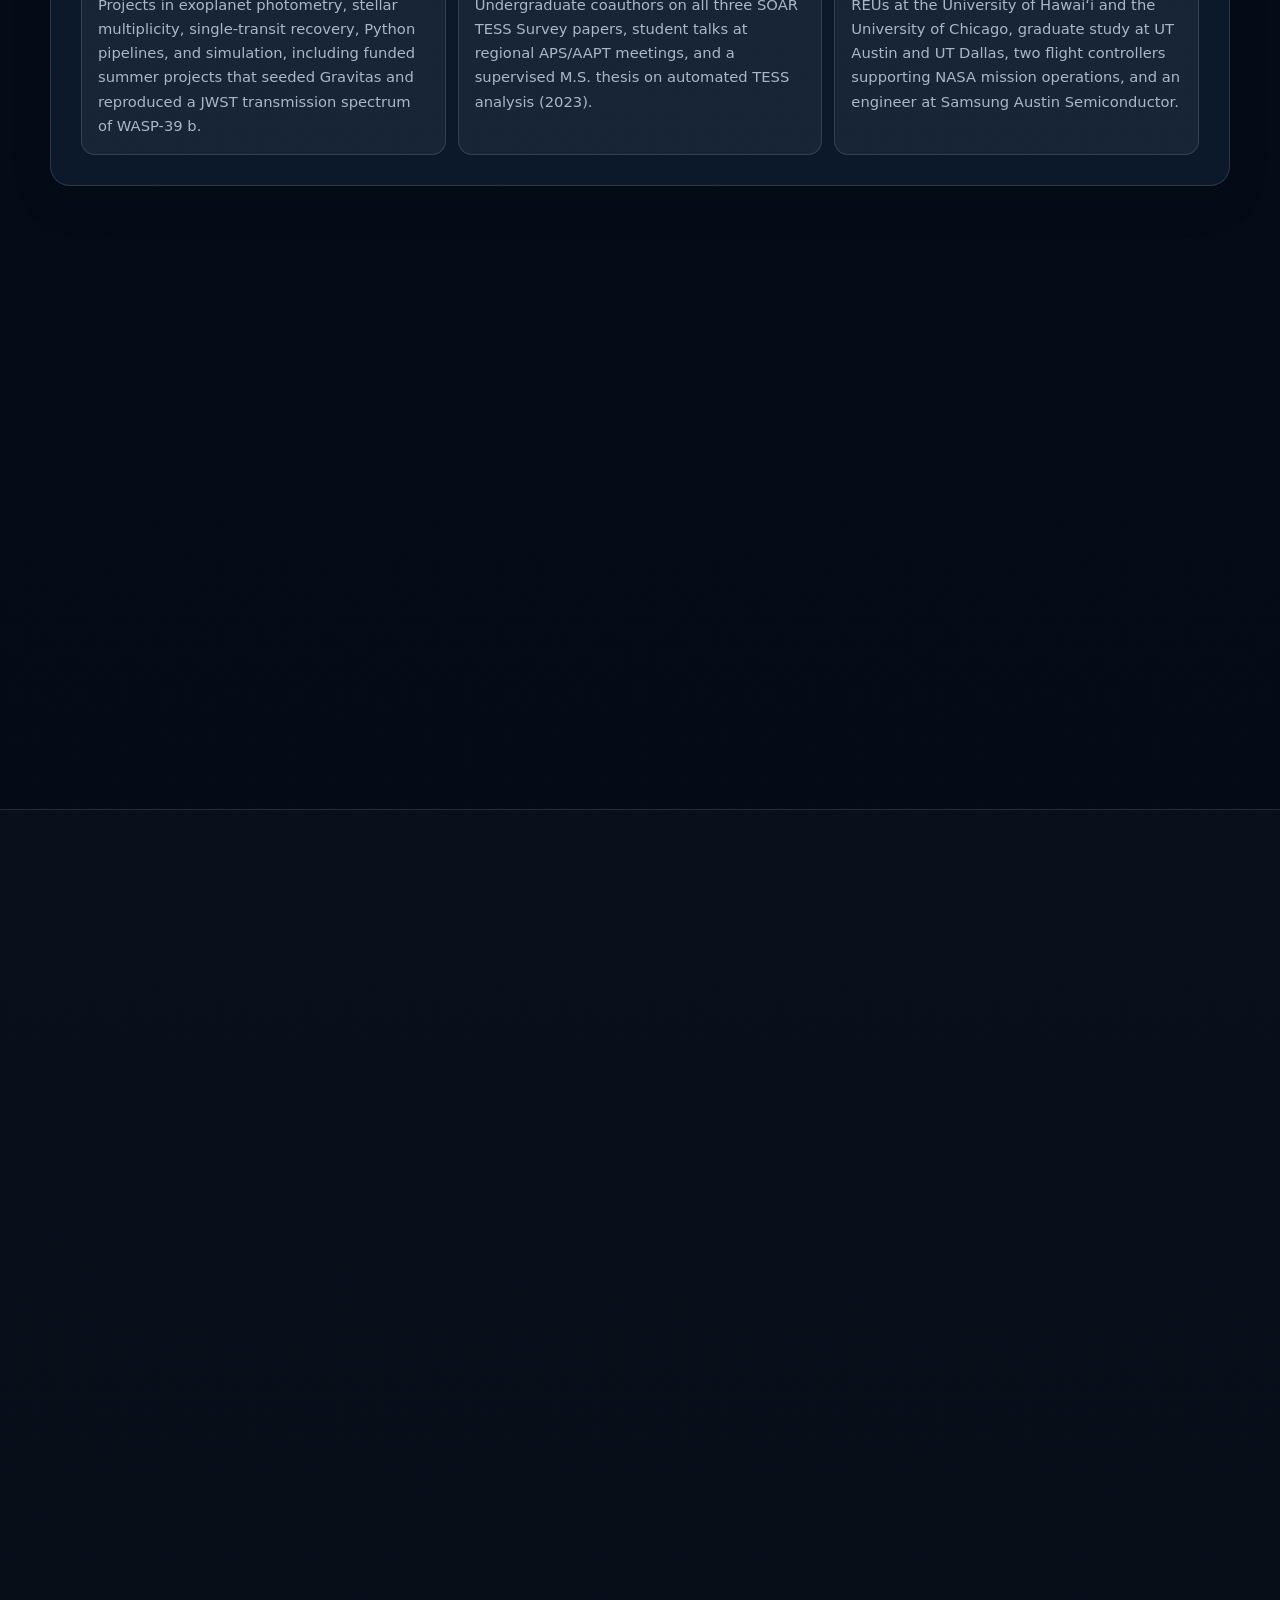
==== commit 7892ddbf: "Add files via upload" ====
--- a/index.html
+++ b/index.html
@@ -4550,8 +4550,11 @@
     }
 
     @media (max-width: 980px) {
-      html.menu-active,
-      html.menu-active body { overflow: hidden; }
+      html.menu-active { overflow: hidden; }
+
+      /* Clip the body without making it a scroll container, so the sticky
+         header stays attached to the viewport when the menu opens. */
+      html.menu-active body { overflow: clip; }
 
       .site-header::after {
         content: "";
